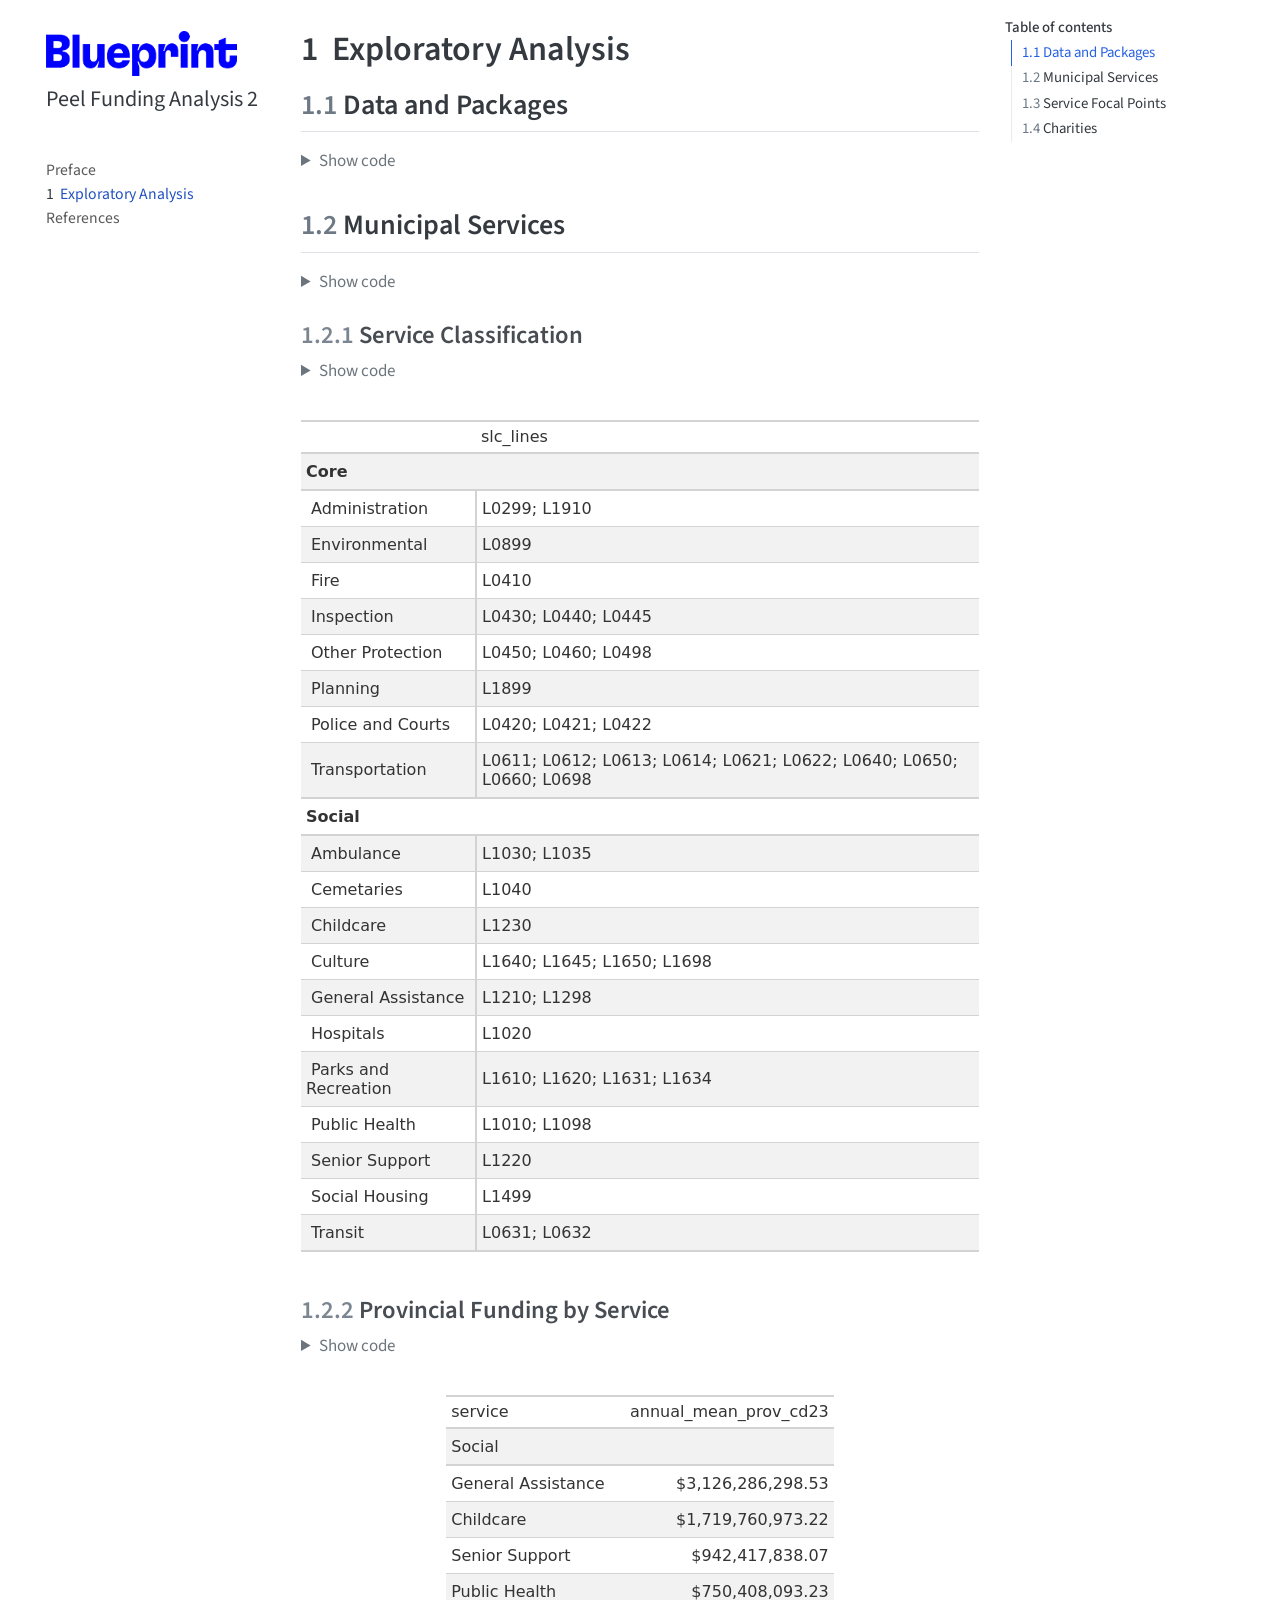
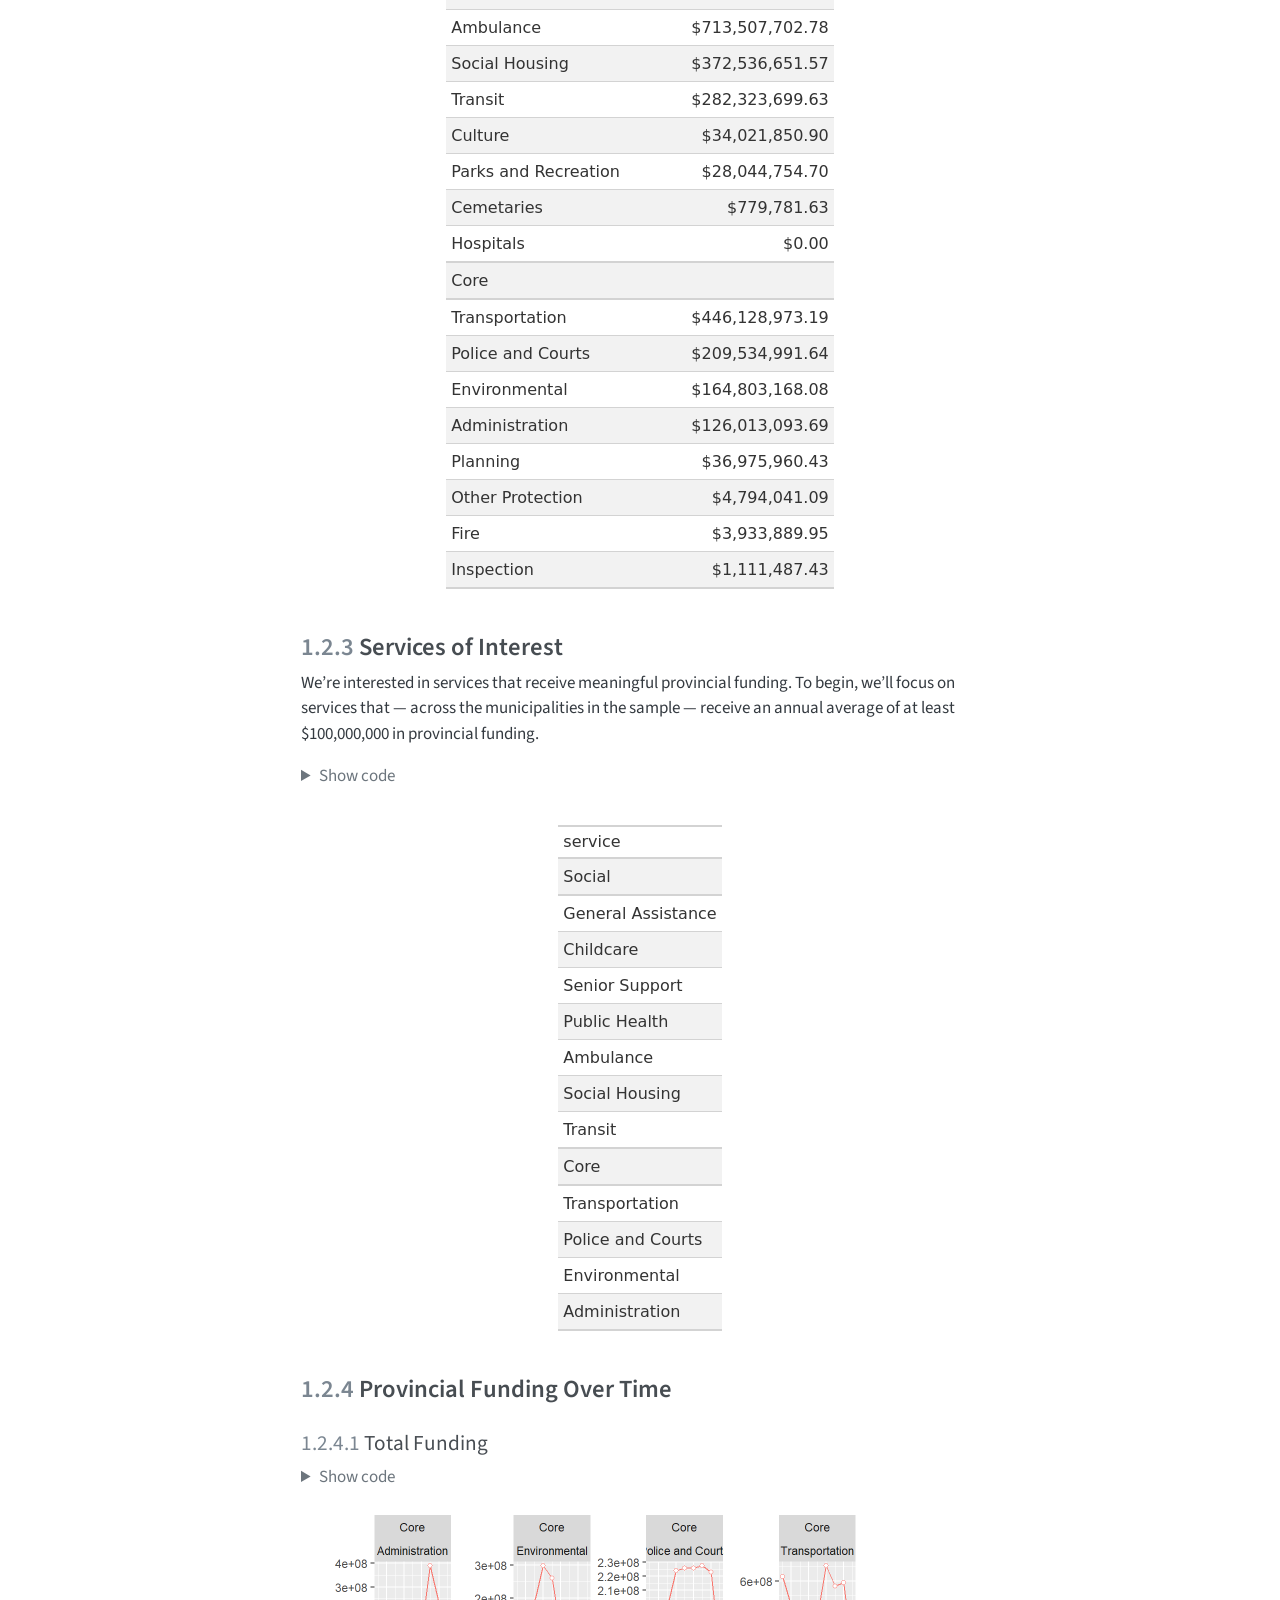
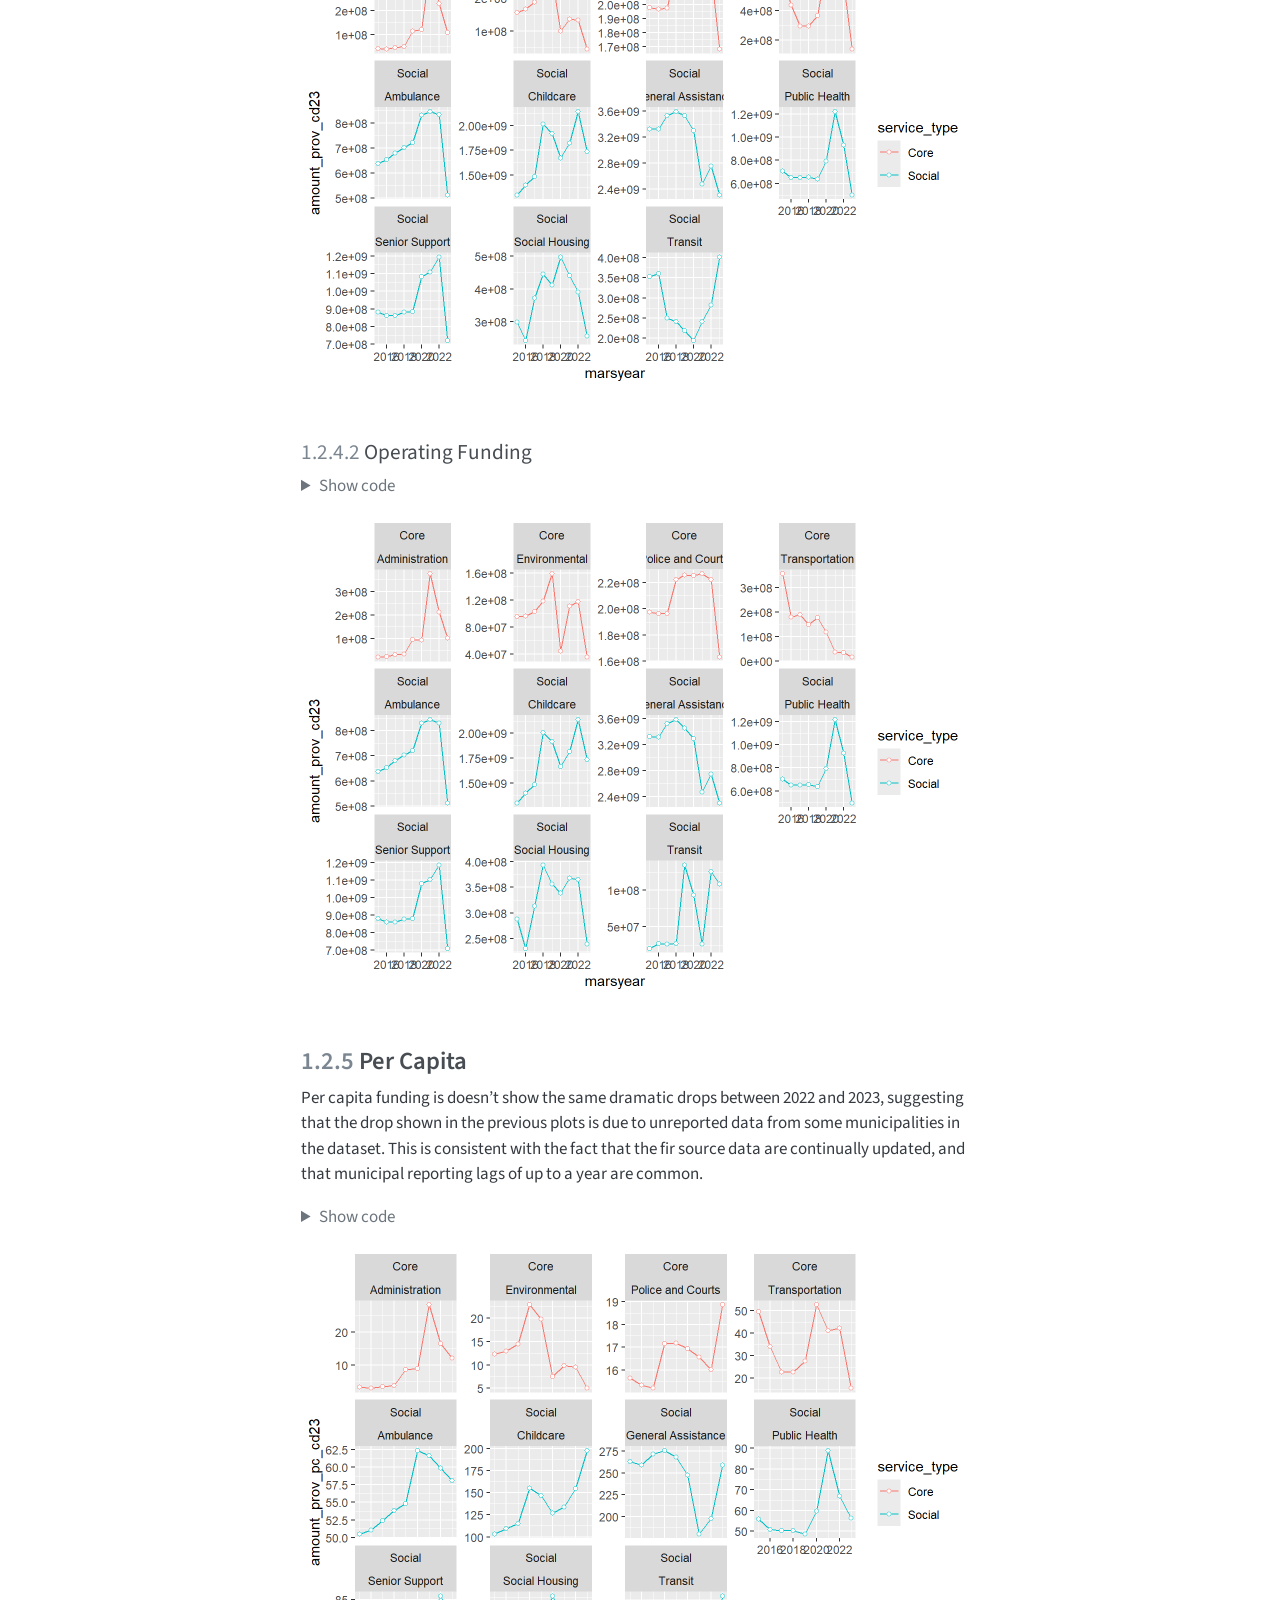
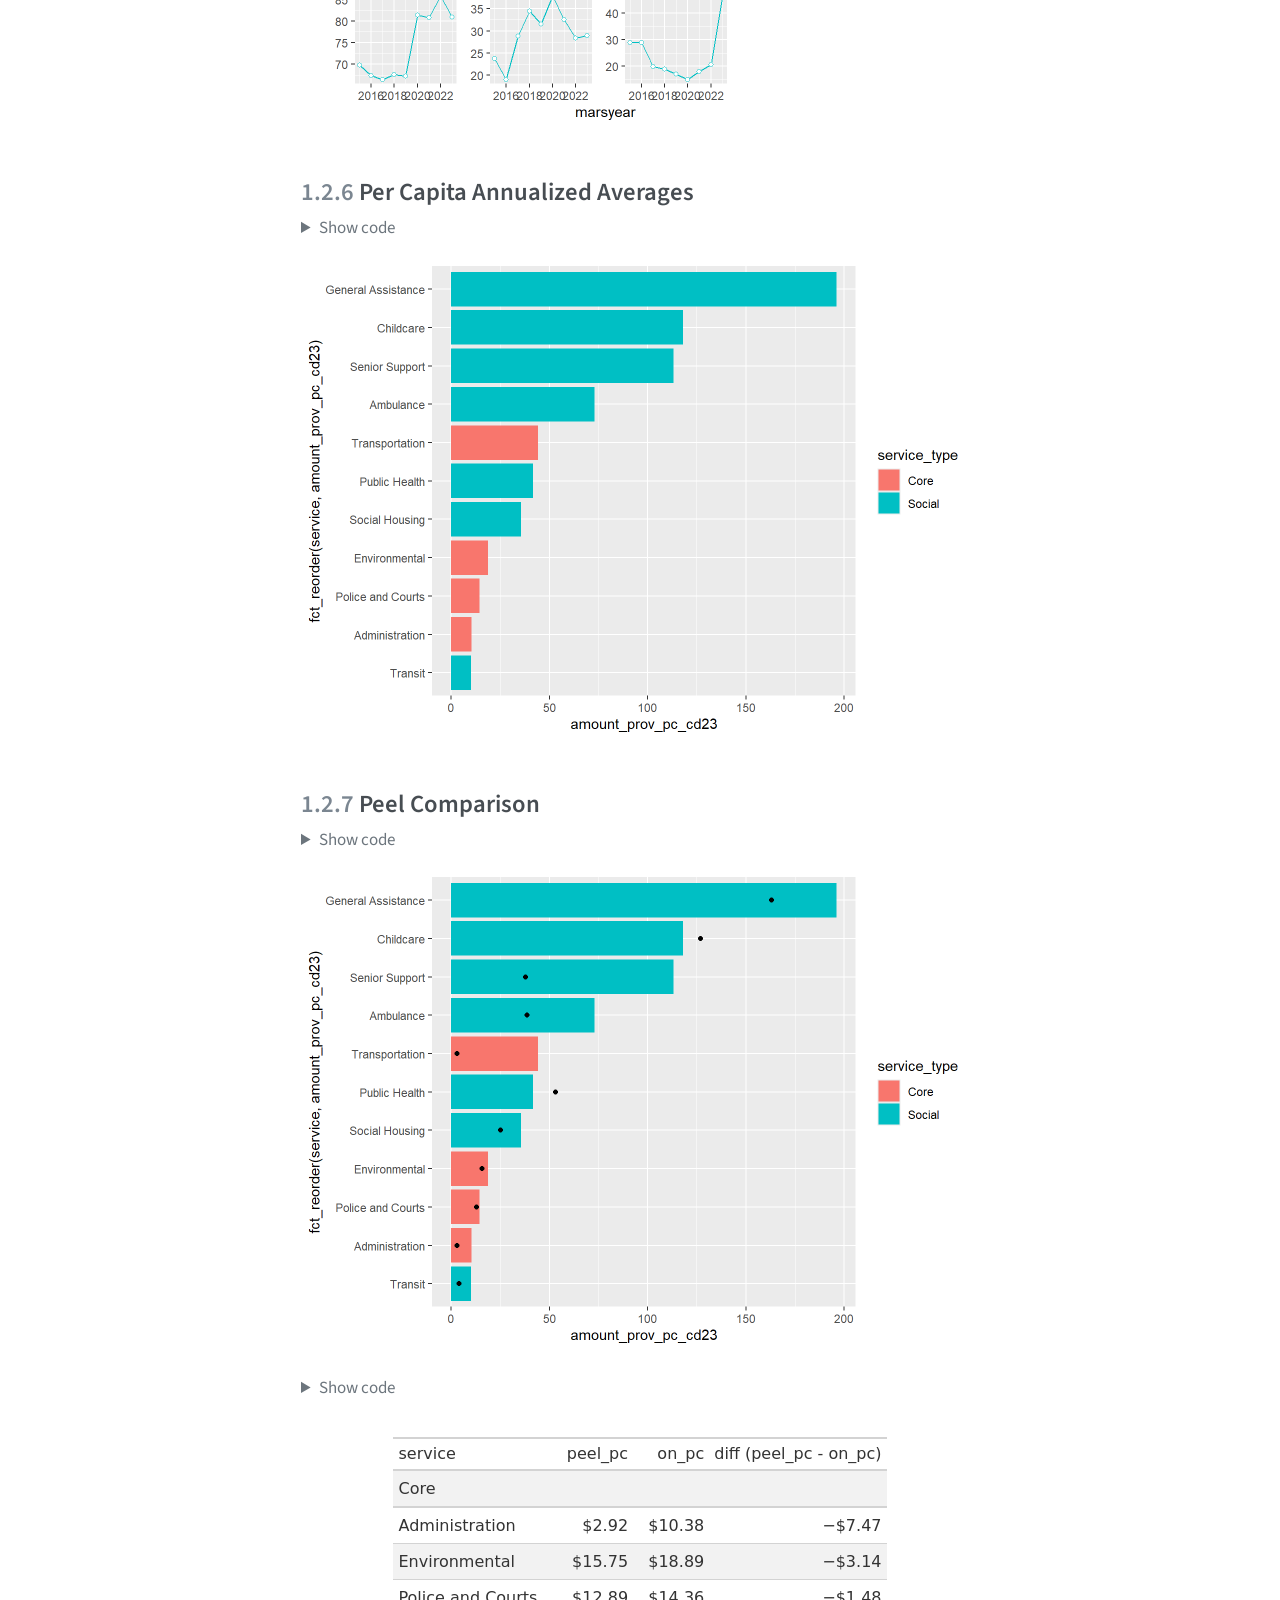
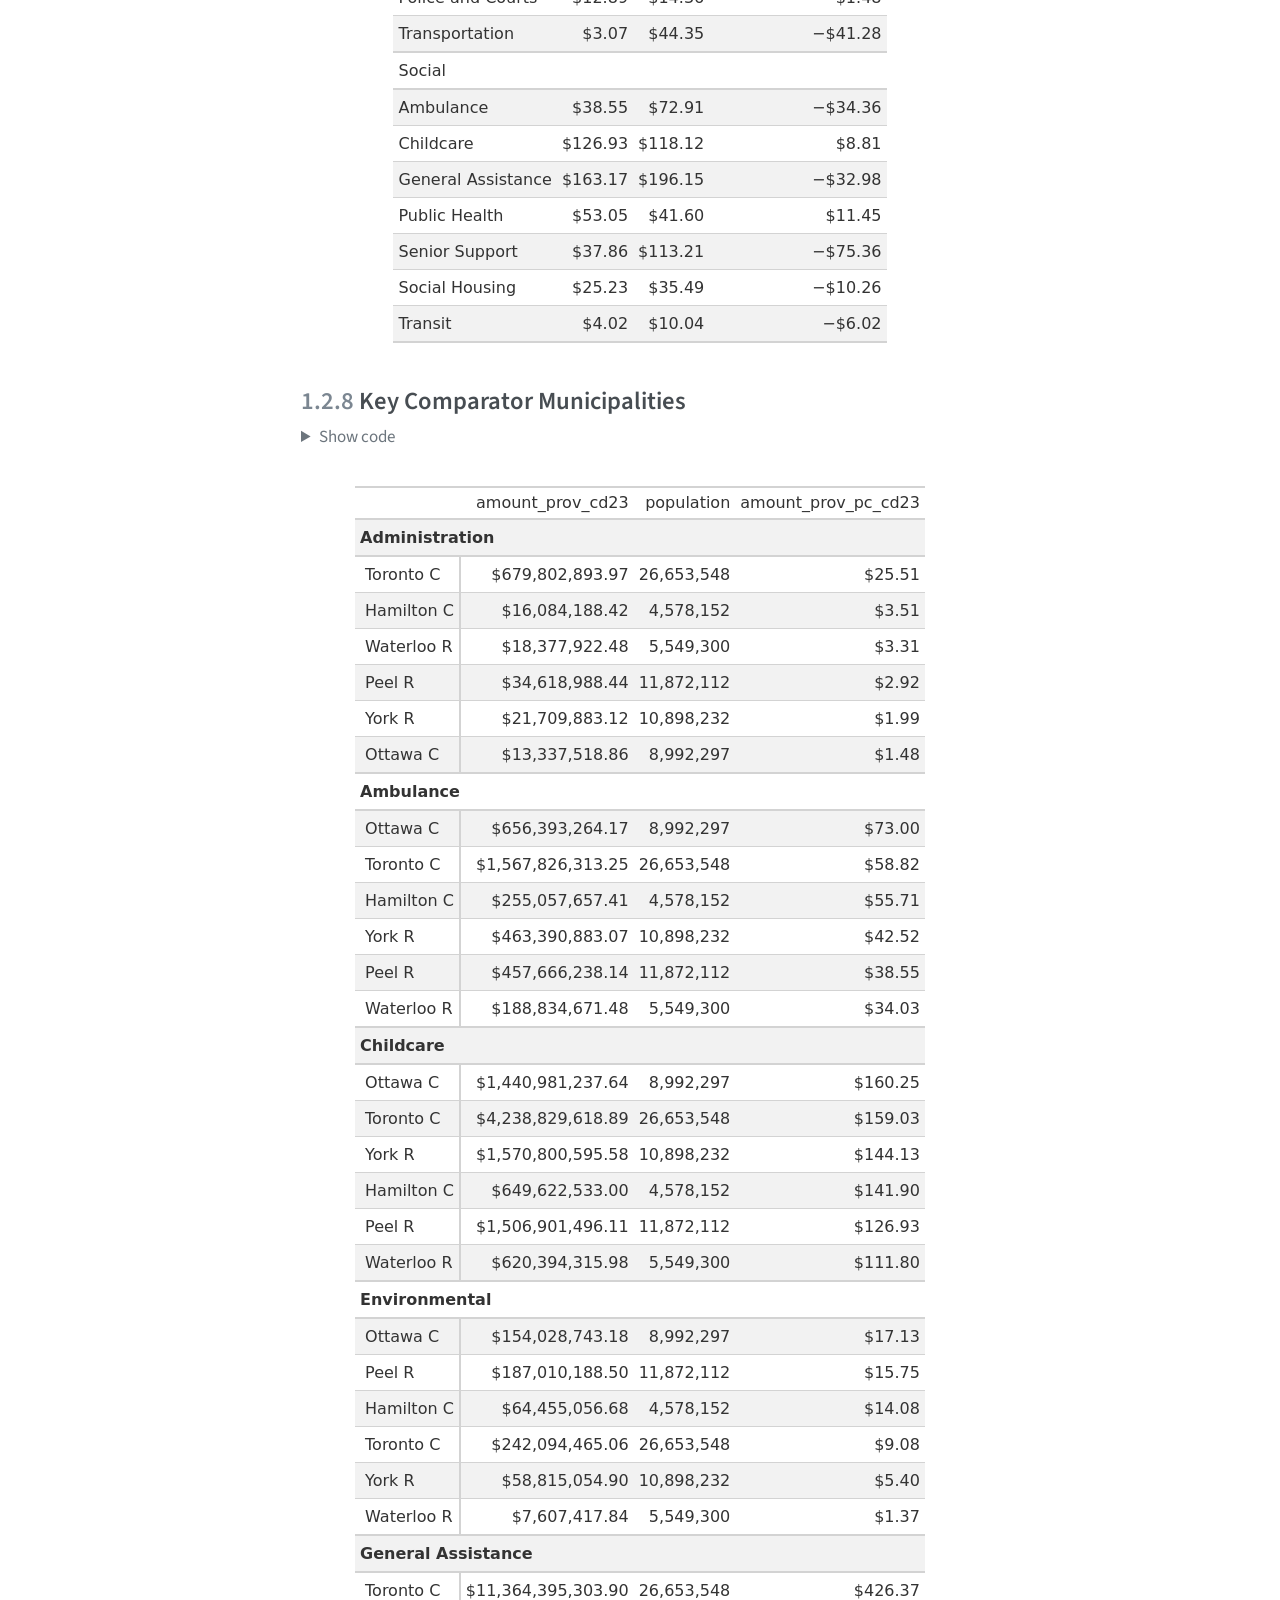
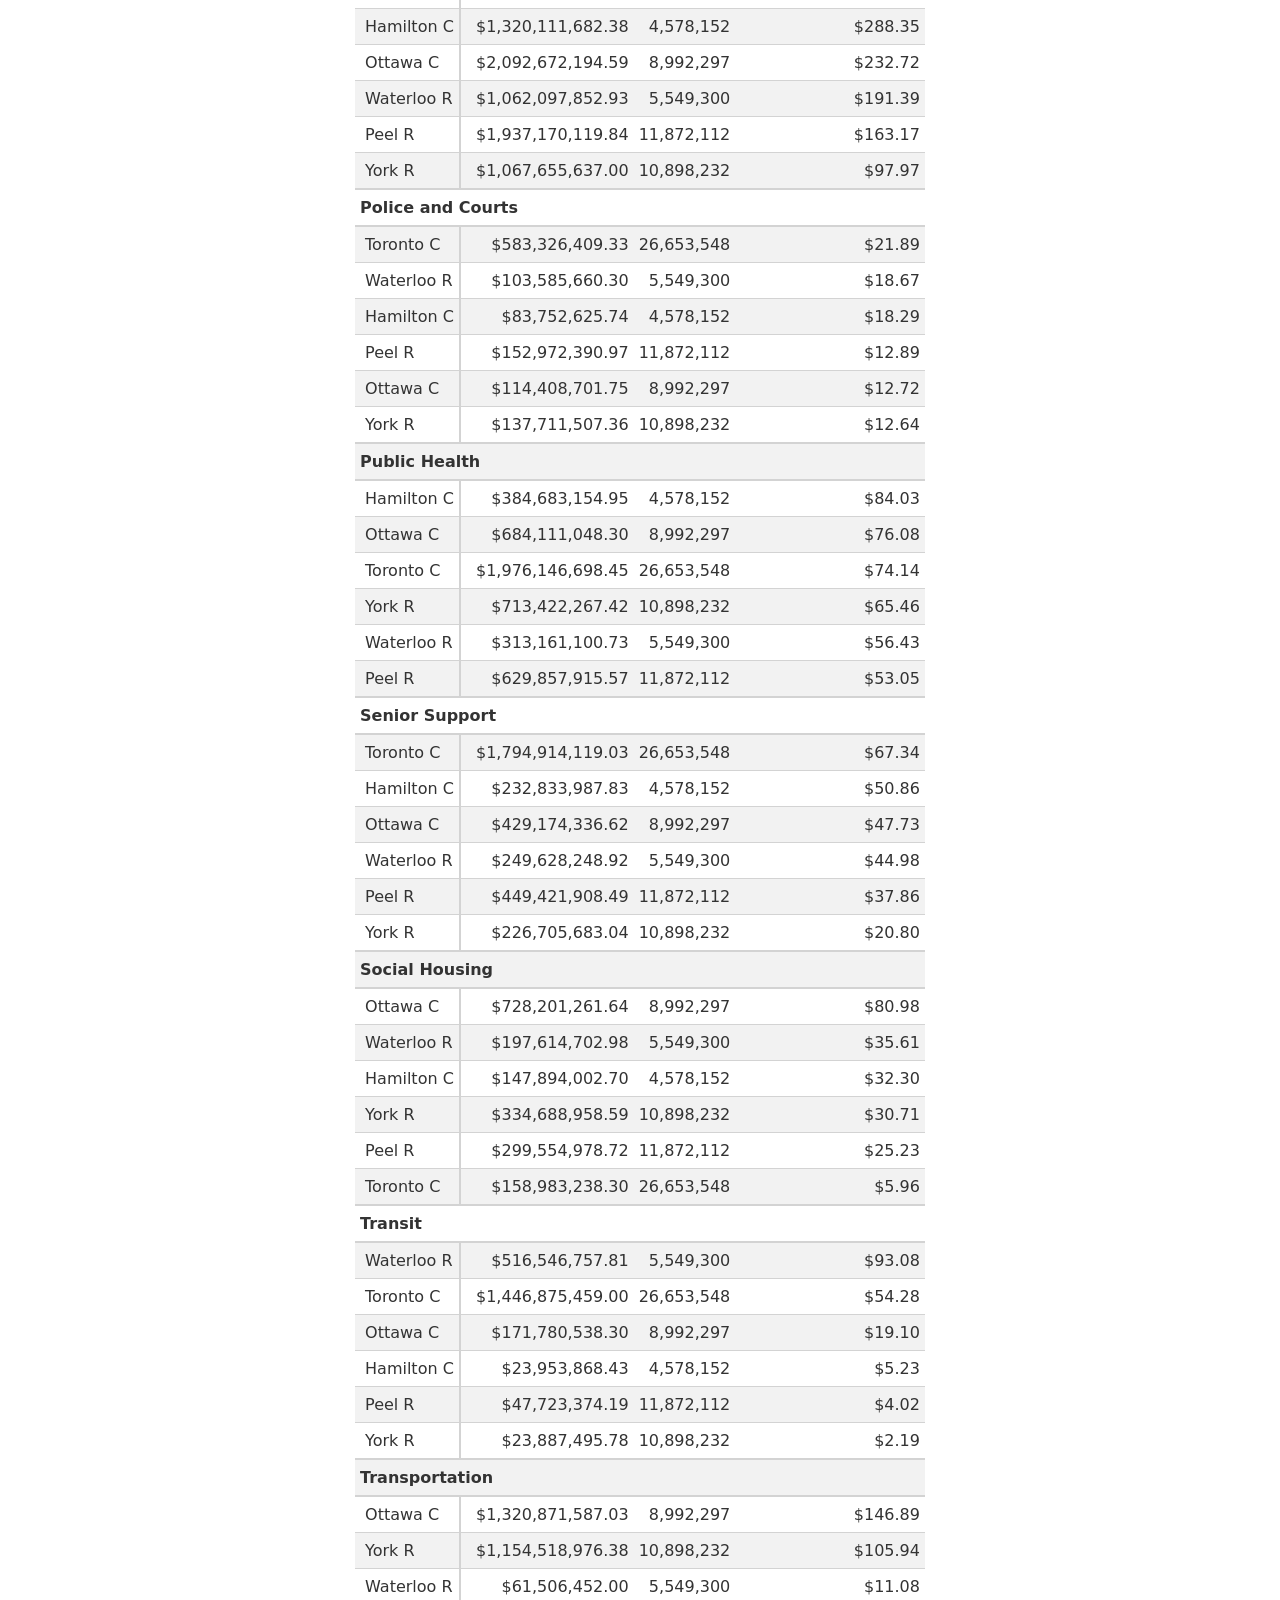
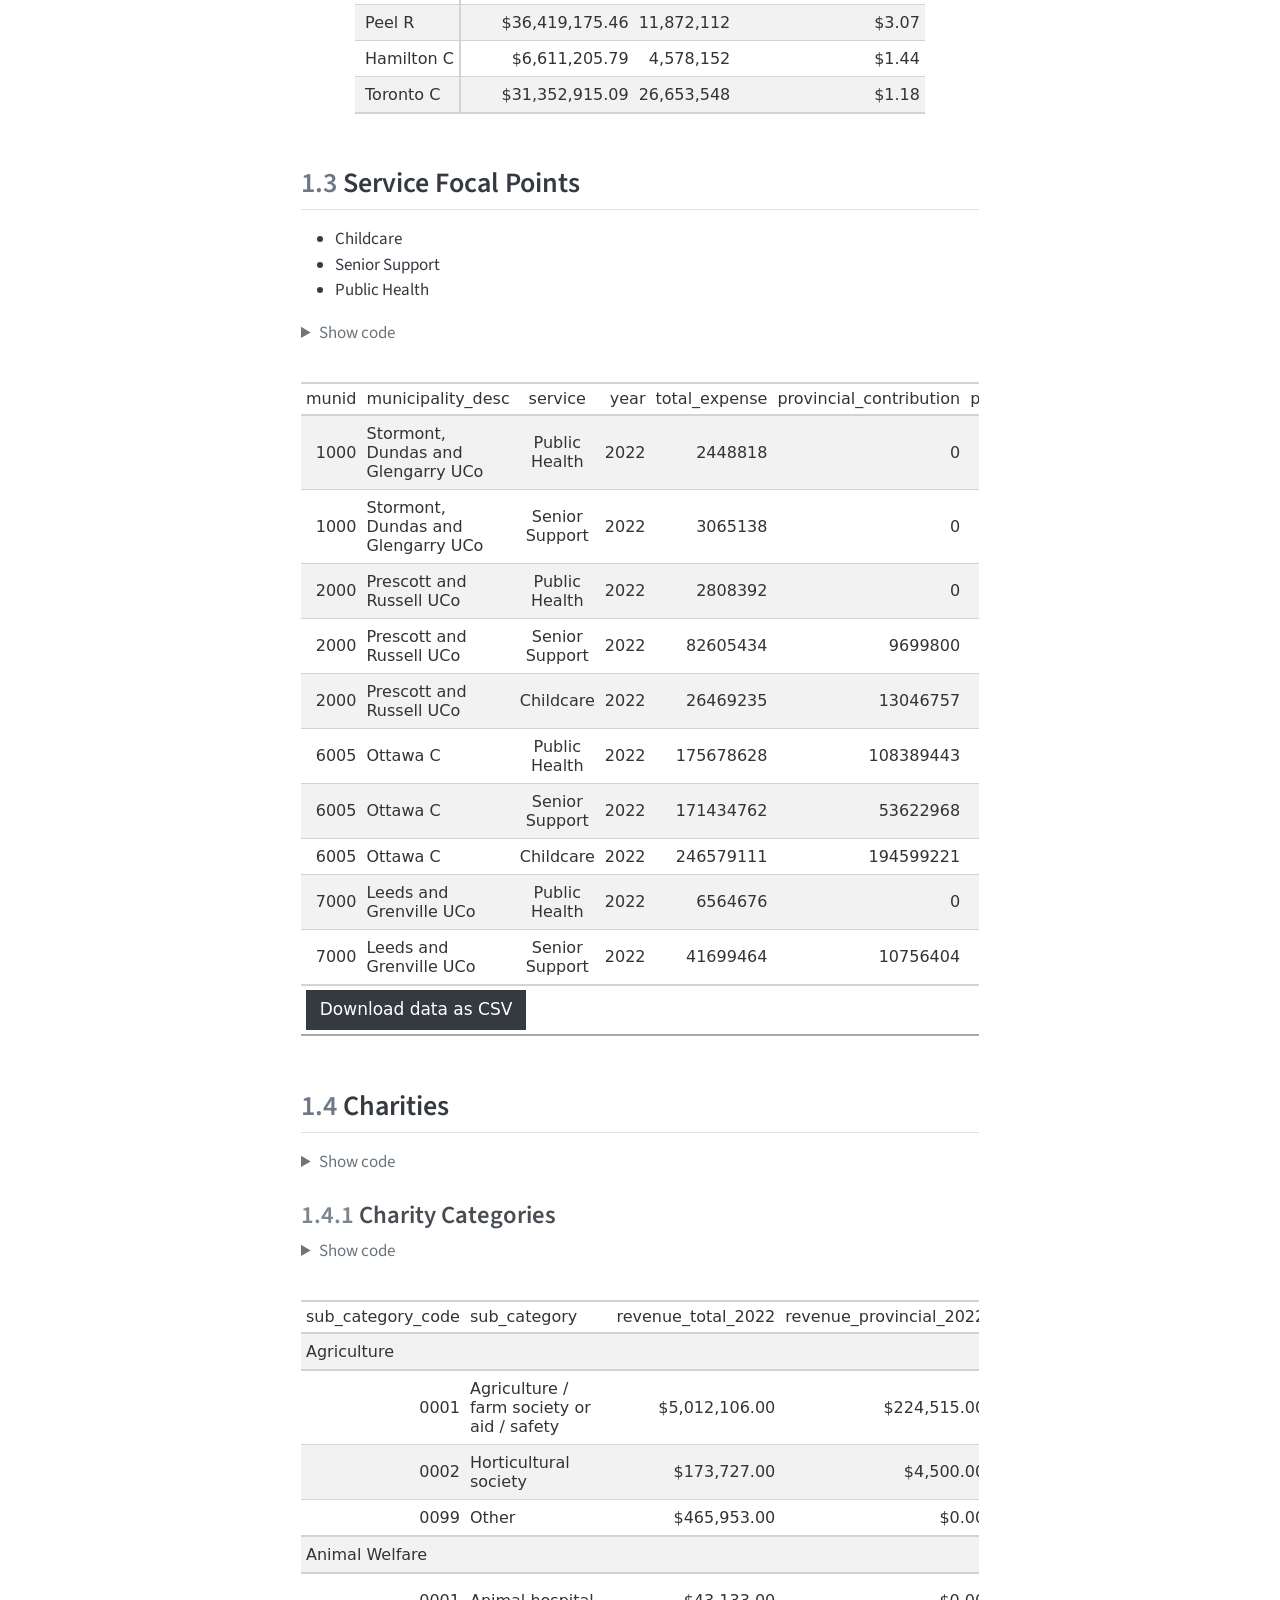
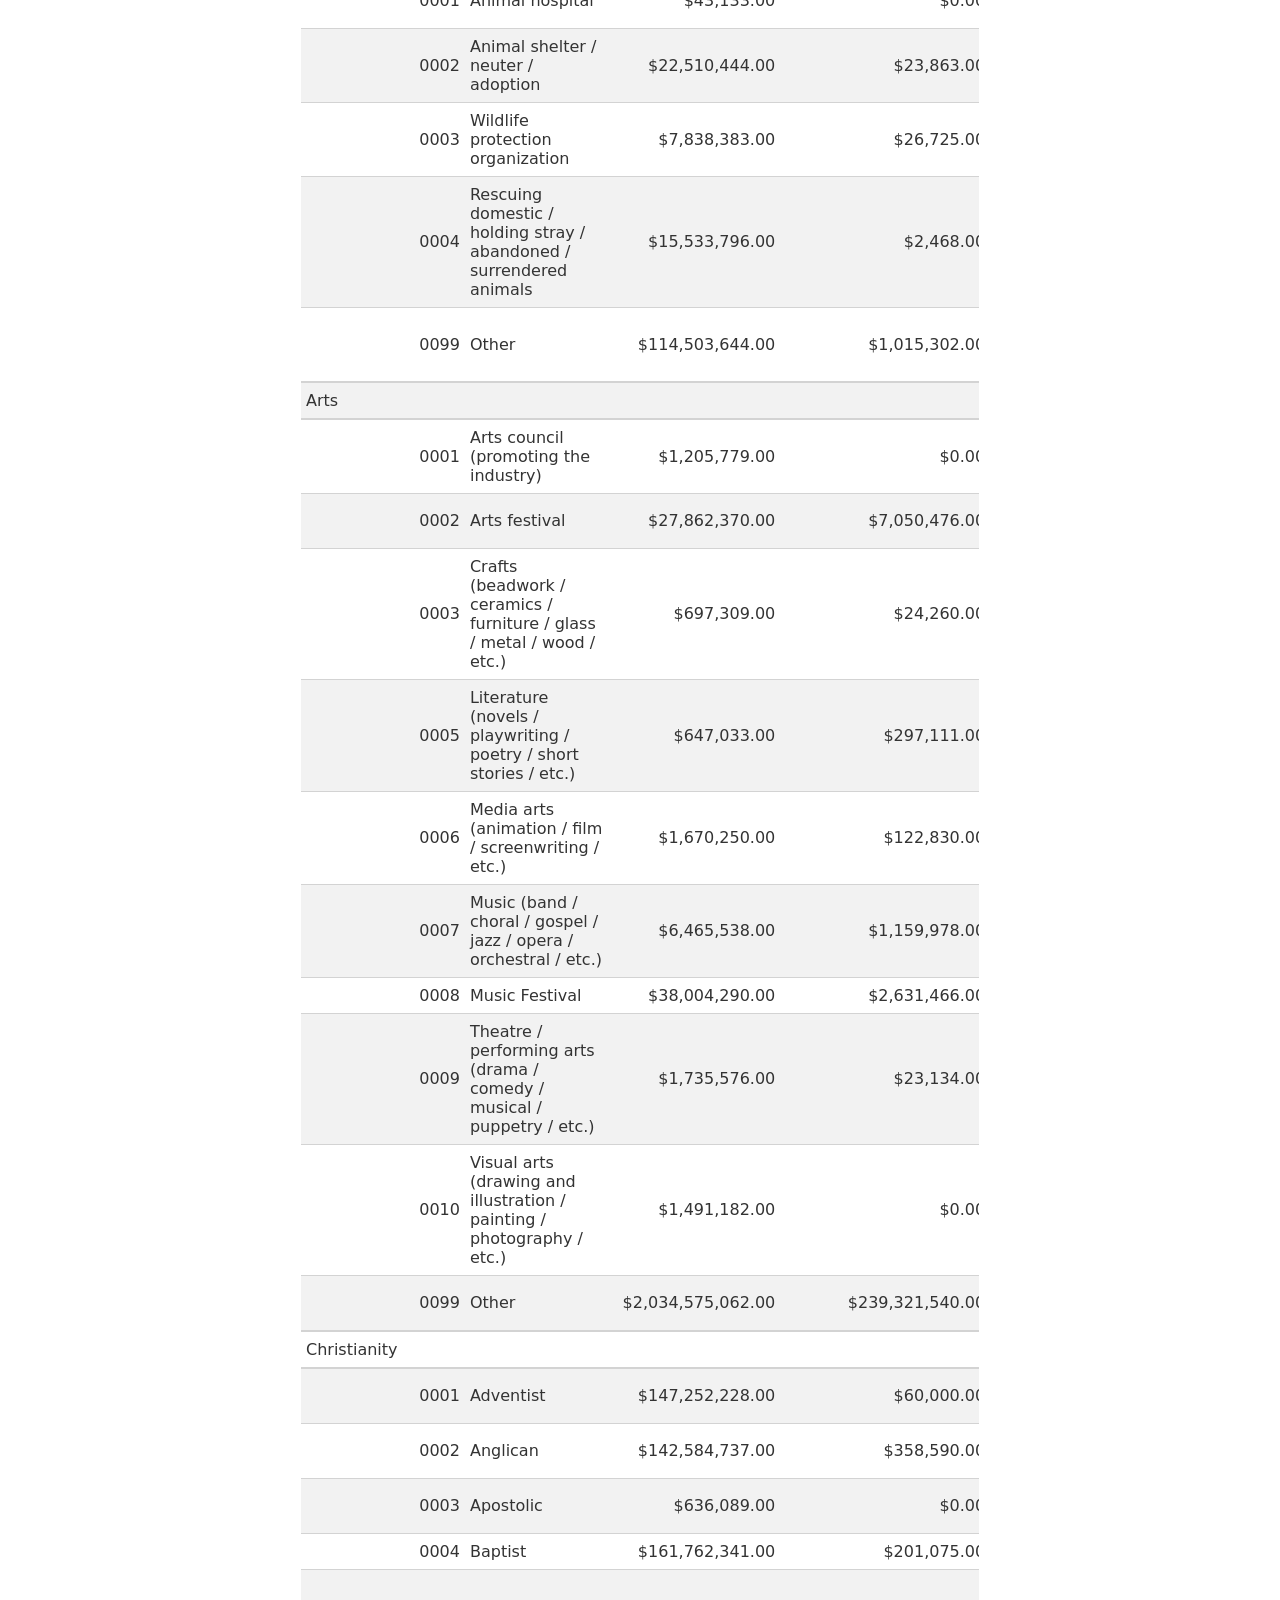
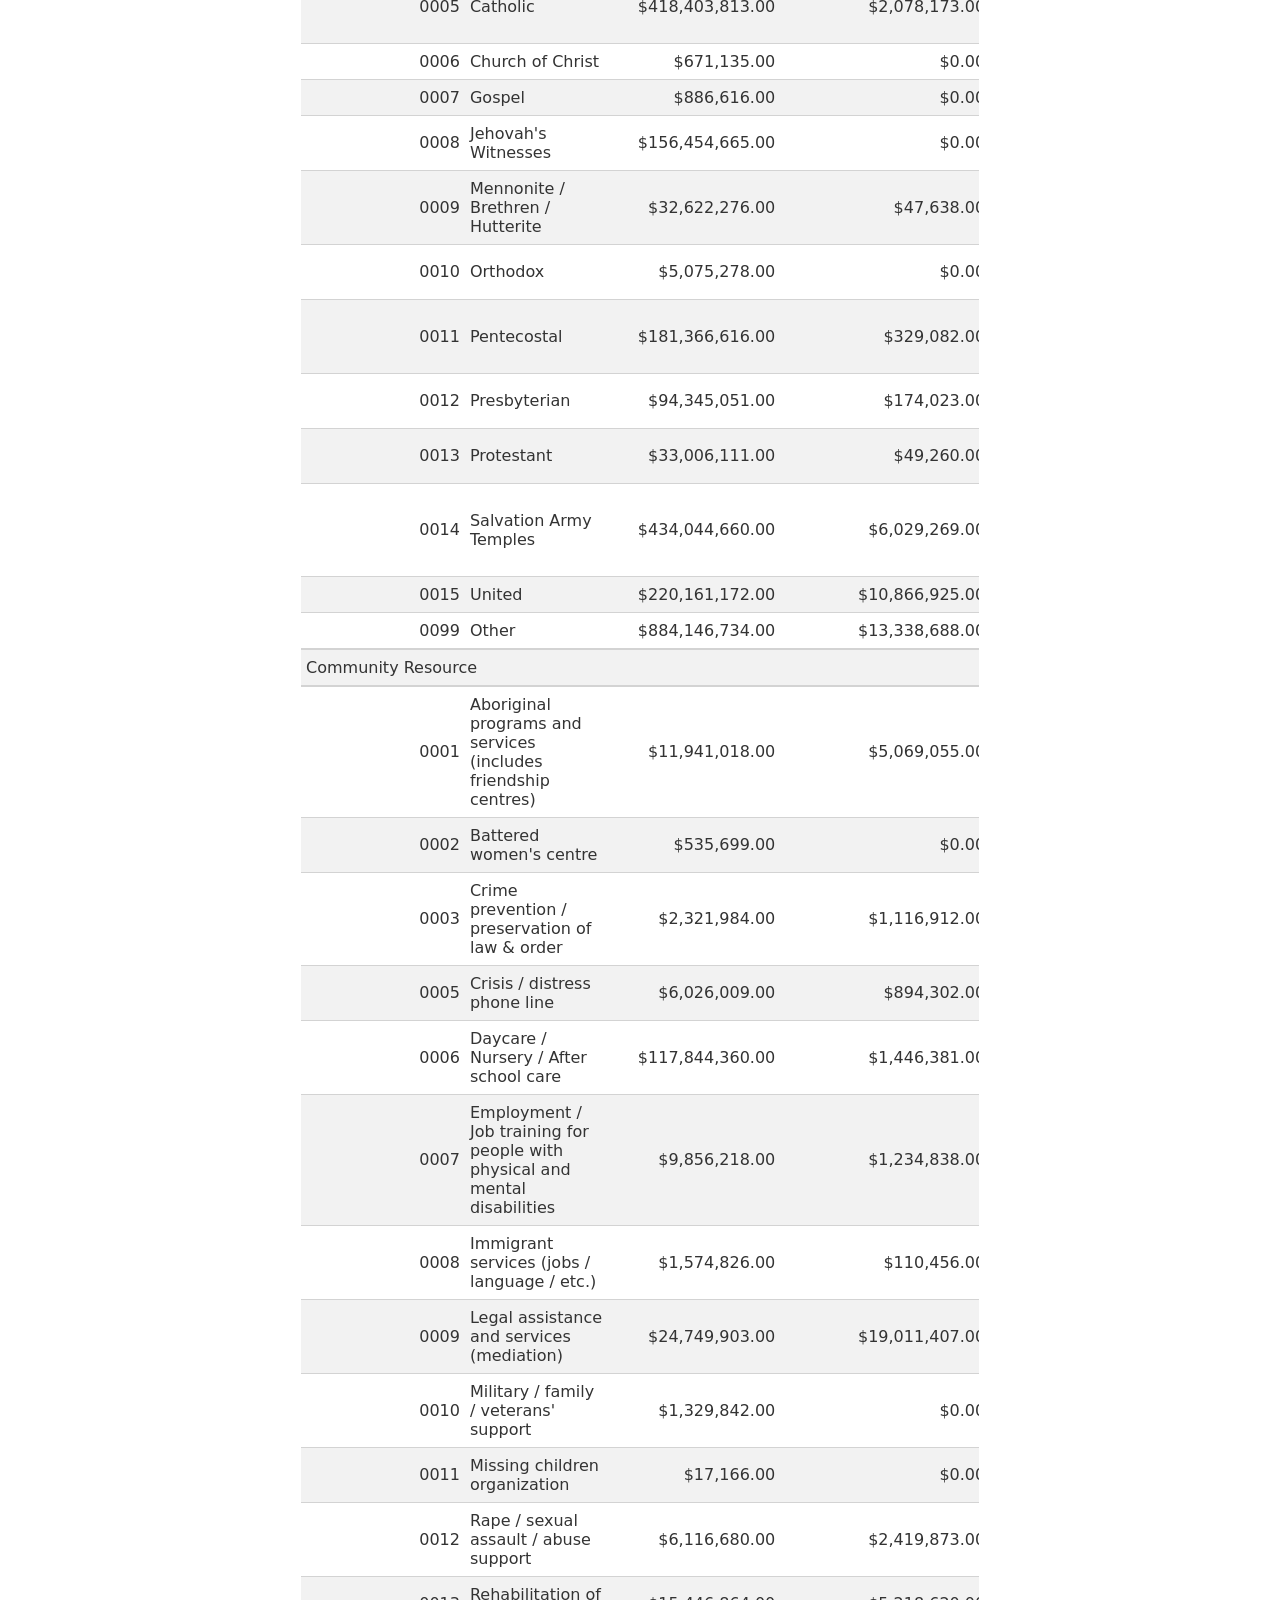
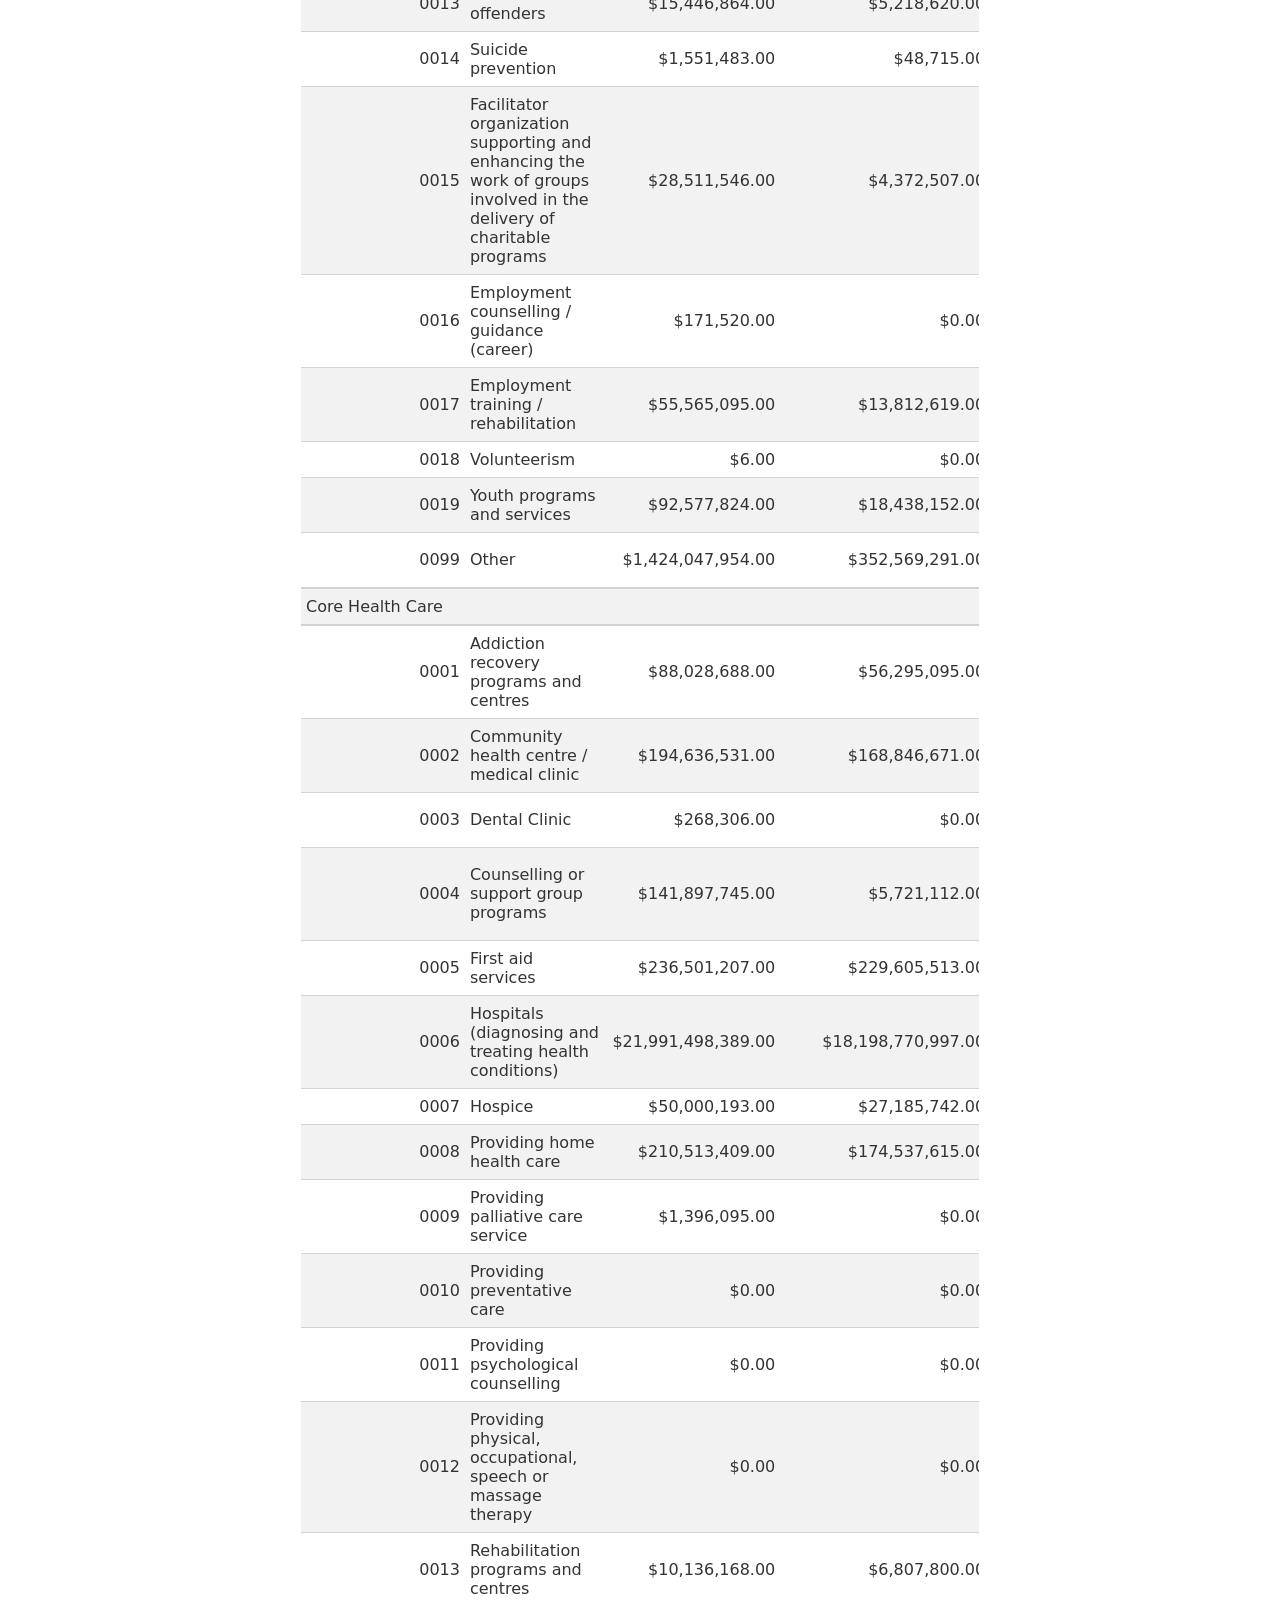
==== docs/exploration.html @ 9a6d300f "rendered results 2024-09-17" ====
<!DOCTYPE html>
<html xmlns="http://www.w3.org/1999/xhtml" lang="en" xml:lang="en"><head>

<meta charset="utf-8">
<meta name="generator" content="quarto-1.4.551">

<meta name="viewport" content="width=device-width, initial-scale=1.0, user-scalable=yes">


<title>Peel Funding Analysis 2 - 1&nbsp; Exploratory Analysis</title>
<style>
code{white-space: pre-wrap;}
span.smallcaps{font-variant: small-caps;}
div.columns{display: flex; gap: min(4vw, 1.5em);}
div.column{flex: auto; overflow-x: auto;}
div.hanging-indent{margin-left: 1.5em; text-indent: -1.5em;}
ul.task-list{list-style: none;}
ul.task-list li input[type="checkbox"] {
  width: 0.8em;
  margin: 0 0.8em 0.2em -1em; /* quarto-specific, see https://github.com/quarto-dev/quarto-cli/issues/4556 */ 
  vertical-align: middle;
}
/* CSS for syntax highlighting */
pre > code.sourceCode { white-space: pre; position: relative; }
pre > code.sourceCode > span { line-height: 1.25; }
pre > code.sourceCode > span:empty { height: 1.2em; }
.sourceCode { overflow: visible; }
code.sourceCode > span { color: inherit; text-decoration: inherit; }
div.sourceCode { margin: 1em 0; }
pre.sourceCode { margin: 0; }
@media screen {
div.sourceCode { overflow: auto; }
}
@media print {
pre > code.sourceCode { white-space: pre-wrap; }
pre > code.sourceCode > span { text-indent: -5em; padding-left: 5em; }
}
pre.numberSource code
  { counter-reset: source-line 0; }
pre.numberSource code > span
  { position: relative; left: -4em; counter-increment: source-line; }
pre.numberSource code > span > a:first-child::before
  { content: counter(source-line);
    position: relative; left: -1em; text-align: right; vertical-align: baseline;
    border: none; display: inline-block;
    -webkit-touch-callout: none; -webkit-user-select: none;
    -khtml-user-select: none; -moz-user-select: none;
    -ms-user-select: none; user-select: none;
    padding: 0 4px; width: 4em;
  }
pre.numberSource { margin-left: 3em;  padding-left: 4px; }
div.sourceCode
  {   }
@media screen {
pre > code.sourceCode > span > a:first-child::before { text-decoration: underline; }
}
</style>


<script src="site_libs/quarto-nav/quarto-nav.js"></script>
<script src="site_libs/quarto-nav/headroom.min.js"></script>
<script src="site_libs/clipboard/clipboard.min.js"></script>
<script src="site_libs/quarto-search/autocomplete.umd.js"></script>
<script src="site_libs/quarto-search/fuse.min.js"></script>
<script src="site_libs/quarto-search/quarto-search.js"></script>
<meta name="quarto:offset" content="./">
<link href="./references.html" rel="next">
<link href="./index.html" rel="prev">
<link href="./favicon.png" rel="icon" type="image/png">
<script src="site_libs/quarto-html/quarto.js"></script>
<script src="site_libs/quarto-html/popper.min.js"></script>
<script src="site_libs/quarto-html/tippy.umd.min.js"></script>
<script src="site_libs/quarto-html/anchor.min.js"></script>
<link href="site_libs/quarto-html/tippy.css" rel="stylesheet">
<link href="site_libs/quarto-html/quarto-syntax-highlighting.css" rel="stylesheet" id="quarto-text-highlighting-styles">
<script src="site_libs/bootstrap/bootstrap.min.js"></script>
<link href="site_libs/bootstrap/bootstrap-icons.css" rel="stylesheet">
<link href="site_libs/bootstrap/bootstrap.min.css" rel="stylesheet" id="quarto-bootstrap" data-mode="light">
<script id="quarto-search-options" type="application/json">{
  "location": "sidebar",
  "copy-button": false,
  "collapse-after": 3,
  "panel-placement": "start",
  "type": "textbox",
  "limit": 50,
  "keyboard-shortcut": [
    "f",
    "/",
    "s"
  ],
  "show-item-context": false,
  "language": {
    "search-no-results-text": "No results",
    "search-matching-documents-text": "matching documents",
    "search-copy-link-title": "Copy link to search",
    "search-hide-matches-text": "Hide additional matches",
    "search-more-match-text": "more match in this document",
    "search-more-matches-text": "more matches in this document",
    "search-clear-button-title": "Clear",
    "search-text-placeholder": "",
    "search-detached-cancel-button-title": "Cancel",
    "search-submit-button-title": "Submit",
    "search-label": "Search"
  }
}</script>


</head>

<body class="nav-sidebar floating">

<div id="quarto-search-results"></div>
  <header id="quarto-header" class="headroom fixed-top">
  <nav class="quarto-secondary-nav">
    <div class="container-fluid d-flex">
      <button type="button" class="quarto-btn-toggle btn" data-bs-toggle="collapse" data-bs-target=".quarto-sidebar-collapse-item" aria-controls="quarto-sidebar" aria-expanded="false" aria-label="Toggle sidebar navigation" onclick="if (window.quartoToggleHeadroom) { window.quartoToggleHeadroom(); }">
        <i class="bi bi-layout-text-sidebar-reverse"></i>
      </button>
        <nav class="quarto-page-breadcrumbs" aria-label="breadcrumb"><ol class="breadcrumb"><li class="breadcrumb-item"><a href="./exploration.html"><span class="chapter-number">1</span>&nbsp; <span class="chapter-title">Exploratory Analysis</span></a></li></ol></nav>
        <a class="flex-grow-1" role="button" data-bs-toggle="collapse" data-bs-target=".quarto-sidebar-collapse-item" aria-controls="quarto-sidebar" aria-expanded="false" aria-label="Toggle sidebar navigation" onclick="if (window.quartoToggleHeadroom) { window.quartoToggleHeadroom(); }">      
        </a>
      <button type="button" class="btn quarto-search-button" aria-label="" onclick="window.quartoOpenSearch();">
        <i class="bi bi-search"></i>
      </button>
    </div>
  </nav>
</header>
<!-- content -->
<div id="quarto-content" class="quarto-container page-columns page-rows-contents page-layout-article">
<!-- sidebar -->
  <nav id="quarto-sidebar" class="sidebar collapse collapse-horizontal quarto-sidebar-collapse-item sidebar-navigation floating overflow-auto">
    <div class="pt-lg-2 mt-2 text-left sidebar-header sidebar-header-stacked">
      <a href="./index.html" class="sidebar-logo-link">
      <img src="./blueprint-logo.png" alt="" class="sidebar-logo py-0 d-lg-inline d-none">
      </a>
    <div class="sidebar-title mb-0 py-0">
      <a href="./">Peel Funding Analysis 2</a> 
    </div>
      </div>
        <div class="mt-2 flex-shrink-0 align-items-center">
        <div class="sidebar-search">
        <div id="quarto-search" class="" title="Search"></div>
        </div>
        </div>
    <div class="sidebar-menu-container"> 
    <ul class="list-unstyled mt-1">
        <li class="sidebar-item">
  <div class="sidebar-item-container"> 
  <a href="./index.html" class="sidebar-item-text sidebar-link">
 <span class="menu-text">Preface</span></a>
  </div>
</li>
        <li class="sidebar-item">
  <div class="sidebar-item-container"> 
  <a href="./exploration.html" class="sidebar-item-text sidebar-link active">
 <span class="menu-text"><span class="chapter-number">1</span>&nbsp; <span class="chapter-title">Exploratory Analysis</span></span></a>
  </div>
</li>
        <li class="sidebar-item">
  <div class="sidebar-item-container"> 
  <a href="./references.html" class="sidebar-item-text sidebar-link">
 <span class="menu-text">References</span></a>
  </div>
</li>
    </ul>
    </div>
</nav>
<div id="quarto-sidebar-glass" class="quarto-sidebar-collapse-item" data-bs-toggle="collapse" data-bs-target=".quarto-sidebar-collapse-item"></div>
<!-- margin-sidebar -->
    <div id="quarto-margin-sidebar" class="sidebar margin-sidebar">
        <nav id="TOC" role="doc-toc" class="toc-active">
    <h2 id="toc-title">Table of contents</h2>
   
  <ul>
  <li><a href="#data-and-packages" id="toc-data-and-packages" class="nav-link active" data-scroll-target="#data-and-packages"><span class="header-section-number">1.1</span> Data and Packages</a></li>
  <li><a href="#municipal-services" id="toc-municipal-services" class="nav-link" data-scroll-target="#municipal-services"><span class="header-section-number">1.2</span> Municipal Services</a>
  <ul class="collapse">
  <li><a href="#service-classification" id="toc-service-classification" class="nav-link" data-scroll-target="#service-classification"><span class="header-section-number">1.2.1</span> Service Classification</a></li>
  <li><a href="#provincial-funding-by-service" id="toc-provincial-funding-by-service" class="nav-link" data-scroll-target="#provincial-funding-by-service"><span class="header-section-number">1.2.2</span> Provincial Funding by Service</a></li>
  <li><a href="#services-of-interest" id="toc-services-of-interest" class="nav-link" data-scroll-target="#services-of-interest"><span class="header-section-number">1.2.3</span> Services of Interest</a></li>
  <li><a href="#provincial-funding-over-time" id="toc-provincial-funding-over-time" class="nav-link" data-scroll-target="#provincial-funding-over-time"><span class="header-section-number">1.2.4</span> Provincial Funding Over Time</a></li>
  <li><a href="#per-capita" id="toc-per-capita" class="nav-link" data-scroll-target="#per-capita"><span class="header-section-number">1.2.5</span> Per Capita</a></li>
  <li><a href="#per-capita-annualized-averages" id="toc-per-capita-annualized-averages" class="nav-link" data-scroll-target="#per-capita-annualized-averages"><span class="header-section-number">1.2.6</span> Per Capita Annualized Averages</a></li>
  <li><a href="#peel-comparison" id="toc-peel-comparison" class="nav-link" data-scroll-target="#peel-comparison"><span class="header-section-number">1.2.7</span> Peel Comparison</a></li>
  <li><a href="#key-comparator-municipalities" id="toc-key-comparator-municipalities" class="nav-link" data-scroll-target="#key-comparator-municipalities"><span class="header-section-number">1.2.8</span> Key Comparator Municipalities</a></li>
  </ul></li>
  <li><a href="#service-focal-points" id="toc-service-focal-points" class="nav-link" data-scroll-target="#service-focal-points"><span class="header-section-number">1.3</span> Service Focal Points</a></li>
  <li><a href="#charities" id="toc-charities" class="nav-link" data-scroll-target="#charities"><span class="header-section-number">1.4</span> Charities</a>
  <ul class="collapse">
  <li><a href="#charity-categories" id="toc-charity-categories" class="nav-link" data-scroll-target="#charity-categories"><span class="header-section-number">1.4.1</span> Charity Categories</a></li>
  <li><a href="#categories-of-interest" id="toc-categories-of-interest" class="nav-link" data-scroll-target="#categories-of-interest"><span class="header-section-number">1.4.2</span> Categories of Interest</a></li>
  <li><a href="#gaps-by-category" id="toc-gaps-by-category" class="nav-link" data-scroll-target="#gaps-by-category"><span class="header-section-number">1.4.3</span> Gaps by Category</a></li>
  <li><a href="#orgs-relieving-poverty" id="toc-orgs-relieving-poverty" class="nav-link" data-scroll-target="#orgs-relieving-poverty"><span class="header-section-number">1.4.4</span> Orgs Relieving Poverty</a></li>
  <li><a href="#core-health-reversal" id="toc-core-health-reversal" class="nav-link" data-scroll-target="#core-health-reversal"><span class="header-section-number">1.4.5</span> Core Health Reversal</a></li>
  <li><a href="#key-comps-on-core-health" id="toc-key-comps-on-core-health" class="nav-link" data-scroll-target="#key-comps-on-core-health"><span class="header-section-number">1.4.6</span> Key Comps on Core Health</a></li>
  <li><a href="#clusters-of-charities" id="toc-clusters-of-charities" class="nav-link" data-scroll-target="#clusters-of-charities"><span class="header-section-number">1.4.7</span> Clusters of Charities</a></li>
  <li><a href="#key-comparator-municipalities-1" id="toc-key-comparator-municipalities-1" class="nav-link" data-scroll-target="#key-comparator-municipalities-1"><span class="header-section-number">1.4.8</span> Key Comparator Municipalities</a></li>
  <li><a href="#updates" id="toc-updates" class="nav-link" data-scroll-target="#updates"><span class="header-section-number">1.4.9</span> Updates</a></li>
  </ul></li>
  </ul>
</nav>
    </div>
<!-- main -->
<main class="content" id="quarto-document-content">

<header id="title-block-header" class="quarto-title-block default">
<div class="quarto-title">
<h1 class="title"><span class="chapter-number">1</span>&nbsp; <span class="chapter-title">Exploratory Analysis</span></h1>
</div>



<div class="quarto-title-meta">

    
  
    
  </div>
  


</header>


<section id="data-and-packages" class="level2" data-number="1.1">
<h2 data-number="1.1" class="anchored" data-anchor-id="data-and-packages"><span class="header-section-number">1.1</span> Data and Packages</h2>
<div class="cell">
<details class="code-fold">
<summary>Show code</summary>
<div class="sourceCode cell-code" id="cb1"><pre class="sourceCode r code-with-copy"><code class="sourceCode r"><span id="cb1-1"><a href="#cb1-1" aria-hidden="true" tabindex="-1"></a><span class="fu">library</span>(tidyverse)</span>
<span id="cb1-2"><a href="#cb1-2" aria-hidden="true" tabindex="-1"></a><span class="fu">library</span>(gt)</span>
<span id="cb1-3"><a href="#cb1-3" aria-hidden="true" tabindex="-1"></a><span class="fu">library</span>(peel.funding.two)</span>
<span id="cb1-4"><a href="#cb1-4" aria-hidden="true" tabindex="-1"></a></span>
<span id="cb1-5"><a href="#cb1-5" aria-hidden="true" tabindex="-1"></a>fetch_clustering <span class="ot">&lt;-</span> memoise<span class="sc">::</span><span class="fu">memoise</span>(<span class="cf">function</span>() {</span>
<span id="cb1-6"><a href="#cb1-6" aria-hidden="true" tabindex="-1"></a>  googlesheets4<span class="sc">::</span><span class="fu">gs4_auth</span>()</span>
<span id="cb1-7"><a href="#cb1-7" aria-hidden="true" tabindex="-1"></a>  googlesheets4<span class="sc">::</span><span class="fu">gs4_find</span>(<span class="st">"t3010-fir-clusters"</span>) <span class="sc">|&gt;</span> </span>
<span id="cb1-8"><a href="#cb1-8" aria-hidden="true" tabindex="-1"></a>    googlesheets4<span class="sc">::</span><span class="fu">read_sheet</span>(<span class="at">sheet =</span> <span class="dv">1</span>)</span>
<span id="cb1-9"><a href="#cb1-9" aria-hidden="true" tabindex="-1"></a>})</span>
<span id="cb1-10"><a href="#cb1-10" aria-hidden="true" tabindex="-1"></a></span>
<span id="cb1-11"><a href="#cb1-11" aria-hidden="true" tabindex="-1"></a>dl_button <span class="ot">&lt;-</span> <span class="cf">function</span>(x, name) {</span>
<span id="cb1-12"><a href="#cb1-12" aria-hidden="true" tabindex="-1"></a>  x <span class="sc">|&gt;</span> </span>
<span id="cb1-13"><a href="#cb1-13" aria-hidden="true" tabindex="-1"></a>    downloadthis<span class="sc">::</span><span class="fu">download_this</span>(</span>
<span id="cb1-14"><a href="#cb1-14" aria-hidden="true" tabindex="-1"></a>      <span class="at">output_name =</span> glue<span class="sc">::</span><span class="fu">glue</span>(<span class="st">"sk-overview_{name}"</span>), </span>
<span id="cb1-15"><a href="#cb1-15" aria-hidden="true" tabindex="-1"></a>      <span class="at">output_extension =</span> <span class="st">".csv"</span>, </span>
<span id="cb1-16"><a href="#cb1-16" aria-hidden="true" tabindex="-1"></a>      <span class="at">button_label =</span> <span class="st">"Download data as CSV"</span>, </span>
<span id="cb1-17"><a href="#cb1-17" aria-hidden="true" tabindex="-1"></a>      <span class="at">button_type =</span> <span class="st">"default"</span>, </span>
<span id="cb1-18"><a href="#cb1-18" aria-hidden="true" tabindex="-1"></a>      <span class="at">has_icon =</span> <span class="cn">TRUE</span>, </span>
<span id="cb1-19"><a href="#cb1-19" aria-hidden="true" tabindex="-1"></a>      <span class="at">icon =</span> <span class="st">"fa fa-save"</span></span>
<span id="cb1-20"><a href="#cb1-20" aria-hidden="true" tabindex="-1"></a>    )</span>
<span id="cb1-21"><a href="#cb1-21" aria-hidden="true" tabindex="-1"></a>}</span>
<span id="cb1-22"><a href="#cb1-22" aria-hidden="true" tabindex="-1"></a></span>
<span id="cb1-23"><a href="#cb1-23" aria-hidden="true" tabindex="-1"></a>key_comps <span class="ot">&lt;-</span> <span class="fu">c</span>(</span>
<span id="cb1-24"><a href="#cb1-24" aria-hidden="true" tabindex="-1"></a>  <span class="dv">21000</span>, <span class="co"># Peel</span></span>
<span id="cb1-25"><a href="#cb1-25" aria-hidden="true" tabindex="-1"></a>  <span class="dv">20002</span>, <span class="co"># Toronto</span></span>
<span id="cb1-26"><a href="#cb1-26" aria-hidden="true" tabindex="-1"></a>  <span class="dv">25005</span>, <span class="co"># Hamilton</span></span>
<span id="cb1-27"><a href="#cb1-27" aria-hidden="true" tabindex="-1"></a>  <span class="dv">19000</span>, <span class="co"># York</span></span>
<span id="cb1-28"><a href="#cb1-28" aria-hidden="true" tabindex="-1"></a>  <span class="dv">6005</span>,  <span class="co"># Ottawa</span></span>
<span id="cb1-29"><a href="#cb1-29" aria-hidden="true" tabindex="-1"></a>  <span class="dv">30000</span> <span class="co"># Waterloo Region</span></span>
<span id="cb1-30"><a href="#cb1-30" aria-hidden="true" tabindex="-1"></a>  <span class="co"># 24000, # Halton</span></span>
<span id="cb1-31"><a href="#cb1-31" aria-hidden="true" tabindex="-1"></a>  <span class="co"># 1000,  # Dundas</span></span>
<span id="cb1-32"><a href="#cb1-32" aria-hidden="true" tabindex="-1"></a>  <span class="co"># 18000, # Durham</span></span>
<span id="cb1-33"><a href="#cb1-33" aria-hidden="true" tabindex="-1"></a>  <span class="co"># 23000, # Wellington</span></span>
<span id="cb1-34"><a href="#cb1-34" aria-hidden="true" tabindex="-1"></a>  <span class="co"># 26000 # Niagara</span></span>
<span id="cb1-35"><a href="#cb1-35" aria-hidden="true" tabindex="-1"></a>)</span></code><button title="Copy to Clipboard" class="code-copy-button"><i class="bi"></i></button></pre></div>
</details>
</div>
</section>
<section id="municipal-services" class="level2" data-number="1.2">
<h2 data-number="1.2" class="anchored" data-anchor-id="municipal-services"><span class="header-section-number">1.2</span> Municipal Services</h2>
<div class="cell">
<details class="code-fold">
<summary>Show code</summary>
<div class="sourceCode cell-code" id="cb2"><pre class="sourceCode r code-with-copy"><code class="sourceCode r"><span id="cb2-1"><a href="#cb2-1" aria-hidden="true" tabindex="-1"></a>fir <span class="ot">&lt;-</span> fir_data <span class="sc">|&gt;</span> </span>
<span id="cb2-2"><a href="#cb2-2" aria-hidden="true" tabindex="-1"></a>  <span class="fu">group_by</span>(munid) <span class="sc">|&gt;</span> </span>
<span id="cb2-3"><a href="#cb2-3" aria-hidden="true" tabindex="-1"></a>  <span class="fu">filter</span>(<span class="fu">min</span>(population) <span class="sc">&gt;</span> <span class="dv">50000</span>)</span></code><button title="Copy to Clipboard" class="code-copy-button"><i class="bi"></i></button></pre></div>
</details>
</div>
<section id="service-classification" class="level3" data-number="1.2.1">
<h3 data-number="1.2.1" class="anchored" data-anchor-id="service-classification"><span class="header-section-number">1.2.1</span> Service Classification</h3>
<div class="cell">
<details class="code-fold">
<summary>Show code</summary>
<div class="sourceCode cell-code" id="cb3"><pre class="sourceCode r code-with-copy"><code class="sourceCode r"><span id="cb3-1"><a href="#cb3-1" aria-hidden="true" tabindex="-1"></a>fir_meta<span class="sc">$</span>service_classification <span class="sc">|&gt;</span> </span>
<span id="cb3-2"><a href="#cb3-2" aria-hidden="true" tabindex="-1"></a>  <span class="fu">group_by</span>(service_type, service, slc_line) <span class="sc">|&gt;</span> </span>
<span id="cb3-3"><a href="#cb3-3" aria-hidden="true" tabindex="-1"></a>  <span class="fu">slice</span>(<span class="dv">1</span>) <span class="sc">|&gt;</span> </span>
<span id="cb3-4"><a href="#cb3-4" aria-hidden="true" tabindex="-1"></a>  <span class="fu">group_by</span>(service_type, service) <span class="sc">|&gt;</span> </span>
<span id="cb3-5"><a href="#cb3-5" aria-hidden="true" tabindex="-1"></a>  <span class="fu">summarize</span>(<span class="at">slc_lines =</span> <span class="fu">str_c</span>(slc_line, <span class="at">collapse =</span> <span class="st">"; "</span>)) <span class="sc">|&gt;</span> </span>
<span id="cb3-6"><a href="#cb3-6" aria-hidden="true" tabindex="-1"></a>  <span class="fu">group_by</span>(service_type) <span class="sc">|&gt;</span> </span>
<span id="cb3-7"><a href="#cb3-7" aria-hidden="true" tabindex="-1"></a>  <span class="fu">gt</span>(<span class="at">rowname_col =</span> <span class="st">"service"</span>) <span class="sc">|&gt;</span> </span>
<span id="cb3-8"><a href="#cb3-8" aria-hidden="true" tabindex="-1"></a>  gt<span class="sc">::</span><span class="fu">tab_stub_indent</span>(<span class="at">rows =</span> <span class="fu">everything</span>()) <span class="sc">|&gt;</span> </span>
<span id="cb3-9"><a href="#cb3-9" aria-hidden="true" tabindex="-1"></a>  gt<span class="sc">::</span><span class="fu">tab_style</span>(</span>
<span id="cb3-10"><a href="#cb3-10" aria-hidden="true" tabindex="-1"></a>    <span class="at">style =</span> gt<span class="sc">::</span><span class="fu">cell_text</span>(<span class="at">weight =</span> <span class="st">"bold"</span>),</span>
<span id="cb3-11"><a href="#cb3-11" aria-hidden="true" tabindex="-1"></a>    <span class="at">locations =</span> gt<span class="sc">::</span><span class="fu">cells_row_groups</span>(<span class="at">groups =</span> <span class="fu">everything</span>())</span>
<span id="cb3-12"><a href="#cb3-12" aria-hidden="true" tabindex="-1"></a>  )</span></code><button title="Copy to Clipboard" class="code-copy-button"><i class="bi"></i></button></pre></div>
</details>
<div class="cell-output-display">
<div>
<div id="jjoulpdprk" style="padding-left:0px;padding-right:0px;padding-top:10px;padding-bottom:10px;overflow-x:auto;overflow-y:auto;width:auto;height:auto;">
<style>#jjoulpdprk table {
  font-family: system-ui, 'Segoe UI', Roboto, Helvetica, Arial, sans-serif, 'Apple Color Emoji', 'Segoe UI Emoji', 'Segoe UI Symbol', 'Noto Color Emoji';
  -webkit-font-smoothing: antialiased;
  -moz-osx-font-smoothing: grayscale;
}

#jjoulpdprk thead, #jjoulpdprk tbody, #jjoulpdprk tfoot, #jjoulpdprk tr, #jjoulpdprk td, #jjoulpdprk th {
  border-style: none;
}

#jjoulpdprk p {
  margin: 0;
  padding: 0;
}

#jjoulpdprk .gt_table {
  display: table;
  border-collapse: collapse;
  line-height: normal;
  margin-left: auto;
  margin-right: auto;
  color: #333333;
  font-size: 16px;
  font-weight: normal;
  font-style: normal;
  background-color: #FFFFFF;
  width: auto;
  border-top-style: solid;
  border-top-width: 2px;
  border-top-color: #A8A8A8;
  border-right-style: none;
  border-right-width: 2px;
  border-right-color: #D3D3D3;
  border-bottom-style: solid;
  border-bottom-width: 2px;
  border-bottom-color: #A8A8A8;
  border-left-style: none;
  border-left-width: 2px;
  border-left-color: #D3D3D3;
}

#jjoulpdprk .gt_caption {
  padding-top: 4px;
  padding-bottom: 4px;
}

#jjoulpdprk .gt_title {
  color: #333333;
  font-size: 125%;
  font-weight: initial;
  padding-top: 4px;
  padding-bottom: 4px;
  padding-left: 5px;
  padding-right: 5px;
  border-bottom-color: #FFFFFF;
  border-bottom-width: 0;
}

#jjoulpdprk .gt_subtitle {
  color: #333333;
  font-size: 85%;
  font-weight: initial;
  padding-top: 3px;
  padding-bottom: 5px;
  padding-left: 5px;
  padding-right: 5px;
  border-top-color: #FFFFFF;
  border-top-width: 0;
}

#jjoulpdprk .gt_heading {
  background-color: #FFFFFF;
  text-align: center;
  border-bottom-color: #FFFFFF;
  border-left-style: none;
  border-left-width: 1px;
  border-left-color: #D3D3D3;
  border-right-style: none;
  border-right-width: 1px;
  border-right-color: #D3D3D3;
}

#jjoulpdprk .gt_bottom_border {
  border-bottom-style: solid;
  border-bottom-width: 2px;
  border-bottom-color: #D3D3D3;
}

#jjoulpdprk .gt_col_headings {
  border-top-style: solid;
  border-top-width: 2px;
  border-top-color: #D3D3D3;
  border-bottom-style: solid;
  border-bottom-width: 2px;
  border-bottom-color: #D3D3D3;
  border-left-style: none;
  border-left-width: 1px;
  border-left-color: #D3D3D3;
  border-right-style: none;
  border-right-width: 1px;
  border-right-color: #D3D3D3;
}

#jjoulpdprk .gt_col_heading {
  color: #333333;
  background-color: #FFFFFF;
  font-size: 100%;
  font-weight: normal;
  text-transform: inherit;
  border-left-style: none;
  border-left-width: 1px;
  border-left-color: #D3D3D3;
  border-right-style: none;
  border-right-width: 1px;
  border-right-color: #D3D3D3;
  vertical-align: bottom;
  padding-top: 5px;
  padding-bottom: 6px;
  padding-left: 5px;
  padding-right: 5px;
  overflow-x: hidden;
}

#jjoulpdprk .gt_column_spanner_outer {
  color: #333333;
  background-color: #FFFFFF;
  font-size: 100%;
  font-weight: normal;
  text-transform: inherit;
  padding-top: 0;
  padding-bottom: 0;
  padding-left: 4px;
  padding-right: 4px;
}

#jjoulpdprk .gt_column_spanner_outer:first-child {
  padding-left: 0;
}

#jjoulpdprk .gt_column_spanner_outer:last-child {
  padding-right: 0;
}

#jjoulpdprk .gt_column_spanner {
  border-bottom-style: solid;
  border-bottom-width: 2px;
  border-bottom-color: #D3D3D3;
  vertical-align: bottom;
  padding-top: 5px;
  padding-bottom: 5px;
  overflow-x: hidden;
  display: inline-block;
  width: 100%;
}

#jjoulpdprk .gt_spanner_row {
  border-bottom-style: hidden;
}

#jjoulpdprk .gt_group_heading {
  padding-top: 8px;
  padding-bottom: 8px;
  padding-left: 5px;
  padding-right: 5px;
  color: #333333;
  background-color: #FFFFFF;
  font-size: 100%;
  font-weight: initial;
  text-transform: inherit;
  border-top-style: solid;
  border-top-width: 2px;
  border-top-color: #D3D3D3;
  border-bottom-style: solid;
  border-bottom-width: 2px;
  border-bottom-color: #D3D3D3;
  border-left-style: none;
  border-left-width: 1px;
  border-left-color: #D3D3D3;
  border-right-style: none;
  border-right-width: 1px;
  border-right-color: #D3D3D3;
  vertical-align: middle;
  text-align: left;
}

#jjoulpdprk .gt_empty_group_heading {
  padding: 0.5px;
  color: #333333;
  background-color: #FFFFFF;
  font-size: 100%;
  font-weight: initial;
  border-top-style: solid;
  border-top-width: 2px;
  border-top-color: #D3D3D3;
  border-bottom-style: solid;
  border-bottom-width: 2px;
  border-bottom-color: #D3D3D3;
  vertical-align: middle;
}

#jjoulpdprk .gt_from_md > :first-child {
  margin-top: 0;
}

#jjoulpdprk .gt_from_md > :last-child {
  margin-bottom: 0;
}

#jjoulpdprk .gt_row {
  padding-top: 8px;
  padding-bottom: 8px;
  padding-left: 5px;
  padding-right: 5px;
  margin: 10px;
  border-top-style: solid;
  border-top-width: 1px;
  border-top-color: #D3D3D3;
  border-left-style: none;
  border-left-width: 1px;
  border-left-color: #D3D3D3;
  border-right-style: none;
  border-right-width: 1px;
  border-right-color: #D3D3D3;
  vertical-align: middle;
  overflow-x: hidden;
}

#jjoulpdprk .gt_stub {
  color: #333333;
  background-color: #FFFFFF;
  font-size: 100%;
  font-weight: initial;
  text-transform: inherit;
  border-right-style: solid;
  border-right-width: 2px;
  border-right-color: #D3D3D3;
  padding-left: 5px;
  padding-right: 5px;
}

#jjoulpdprk .gt_stub_row_group {
  color: #333333;
  background-color: #FFFFFF;
  font-size: 100%;
  font-weight: initial;
  text-transform: inherit;
  border-right-style: solid;
  border-right-width: 2px;
  border-right-color: #D3D3D3;
  padding-left: 5px;
  padding-right: 5px;
  vertical-align: top;
}

#jjoulpdprk .gt_row_group_first td {
  border-top-width: 2px;
}

#jjoulpdprk .gt_row_group_first th {
  border-top-width: 2px;
}

#jjoulpdprk .gt_summary_row {
  color: #333333;
  background-color: #FFFFFF;
  text-transform: inherit;
  padding-top: 8px;
  padding-bottom: 8px;
  padding-left: 5px;
  padding-right: 5px;
}

#jjoulpdprk .gt_first_summary_row {
  border-top-style: solid;
  border-top-color: #D3D3D3;
}

#jjoulpdprk .gt_first_summary_row.thick {
  border-top-width: 2px;
}

#jjoulpdprk .gt_last_summary_row {
  padding-top: 8px;
  padding-bottom: 8px;
  padding-left: 5px;
  padding-right: 5px;
  border-bottom-style: solid;
  border-bottom-width: 2px;
  border-bottom-color: #D3D3D3;
}

#jjoulpdprk .gt_grand_summary_row {
  color: #333333;
  background-color: #FFFFFF;
  text-transform: inherit;
  padding-top: 8px;
  padding-bottom: 8px;
  padding-left: 5px;
  padding-right: 5px;
}

#jjoulpdprk .gt_first_grand_summary_row {
  padding-top: 8px;
  padding-bottom: 8px;
  padding-left: 5px;
  padding-right: 5px;
  border-top-style: double;
  border-top-width: 6px;
  border-top-color: #D3D3D3;
}

#jjoulpdprk .gt_last_grand_summary_row_top {
  padding-top: 8px;
  padding-bottom: 8px;
  padding-left: 5px;
  padding-right: 5px;
  border-bottom-style: double;
  border-bottom-width: 6px;
  border-bottom-color: #D3D3D3;
}

#jjoulpdprk .gt_striped {
  background-color: rgba(128, 128, 128, 0.05);
}

#jjoulpdprk .gt_table_body {
  border-top-style: solid;
  border-top-width: 2px;
  border-top-color: #D3D3D3;
  border-bottom-style: solid;
  border-bottom-width: 2px;
  border-bottom-color: #D3D3D3;
}

#jjoulpdprk .gt_footnotes {
  color: #333333;
  background-color: #FFFFFF;
  border-bottom-style: none;
  border-bottom-width: 2px;
  border-bottom-color: #D3D3D3;
  border-left-style: none;
  border-left-width: 2px;
  border-left-color: #D3D3D3;
  border-right-style: none;
  border-right-width: 2px;
  border-right-color: #D3D3D3;
}

#jjoulpdprk .gt_footnote {
  margin: 0px;
  font-size: 90%;
  padding-top: 4px;
  padding-bottom: 4px;
  padding-left: 5px;
  padding-right: 5px;
}

#jjoulpdprk .gt_sourcenotes {
  color: #333333;
  background-color: #FFFFFF;
  border-bottom-style: none;
  border-bottom-width: 2px;
  border-bottom-color: #D3D3D3;
  border-left-style: none;
  border-left-width: 2px;
  border-left-color: #D3D3D3;
  border-right-style: none;
  border-right-width: 2px;
  border-right-color: #D3D3D3;
}

#jjoulpdprk .gt_sourcenote {
  font-size: 90%;
  padding-top: 4px;
  padding-bottom: 4px;
  padding-left: 5px;
  padding-right: 5px;
}

#jjoulpdprk .gt_left {
  text-align: left;
}

#jjoulpdprk .gt_center {
  text-align: center;
}

#jjoulpdprk .gt_right {
  text-align: right;
  font-variant-numeric: tabular-nums;
}

#jjoulpdprk .gt_font_normal {
  font-weight: normal;
}

#jjoulpdprk .gt_font_bold {
  font-weight: bold;
}

#jjoulpdprk .gt_font_italic {
  font-style: italic;
}

#jjoulpdprk .gt_super {
  font-size: 65%;
}

#jjoulpdprk .gt_footnote_marks {
  font-size: 75%;
  vertical-align: 0.4em;
  position: initial;
}

#jjoulpdprk .gt_asterisk {
  font-size: 100%;
  vertical-align: 0;
}

#jjoulpdprk .gt_indent_1 {
  text-indent: 5px;
}

#jjoulpdprk .gt_indent_2 {
  text-indent: 10px;
}

#jjoulpdprk .gt_indent_3 {
  text-indent: 15px;
}

#jjoulpdprk .gt_indent_4 {
  text-indent: 20px;
}

#jjoulpdprk .gt_indent_5 {
  text-indent: 25px;
}

#jjoulpdprk .katex-display {
  display: inline-flex !important;
  margin-bottom: 0.75em !important;
}

#jjoulpdprk div.Reactable > div.rt-table > div.rt-thead > div.rt-tr.rt-tr-group-header > div.rt-th-group:after {
  height: 0px !important;
}
</style>

<table class="gt_table table table-sm table-striped small" data-quarto-postprocess="true" data-quarto-disable-processing="false" data-quarto-bootstrap="false">
<thead>
<tr class="header gt_col_headings">
<th class="gt_col_heading gt_columns_bottom_border gt_left" data-quarto-table-cell-role="th" scope="col"></th>
<th id="slc_lines" class="gt_col_heading gt_columns_bottom_border gt_left" data-quarto-table-cell-role="th" scope="col">slc_lines</th>
</tr>
</thead>
<tbody class="gt_table_body">
<tr class="odd gt_group_heading_row">
<td colspan="2" id="Core" class="gt_group_heading" data-quarto-table-cell-role="th" style="font-weight: bold" scope="colgroup">Core</td>
</tr>
<tr class="even gt_row_group_first">
<td class="gt_row gt_left gt_stub gt_indent_1" headers="Core stub_1_1 stub_1">Administration</td>
<td class="gt_row gt_left" headers="Core stub_1_1 slc_lines">L0299; L1910</td>
</tr>
<tr class="odd">
<td class="gt_row gt_left gt_stub gt_indent_1" headers="Core stub_1_2 stub_1">Environmental</td>
<td class="gt_row gt_left" headers="Core stub_1_2 slc_lines">L0899</td>
</tr>
<tr class="even">
<td class="gt_row gt_left gt_stub gt_indent_1" headers="Core stub_1_3 stub_1">Fire</td>
<td class="gt_row gt_left" headers="Core stub_1_3 slc_lines">L0410</td>
</tr>
<tr class="odd">
<td class="gt_row gt_left gt_stub gt_indent_1" headers="Core stub_1_4 stub_1">Inspection</td>
<td class="gt_row gt_left" headers="Core stub_1_4 slc_lines">L0430; L0440; L0445</td>
</tr>
<tr class="even">
<td class="gt_row gt_left gt_stub gt_indent_1" headers="Core stub_1_5 stub_1">Other Protection</td>
<td class="gt_row gt_left" headers="Core stub_1_5 slc_lines">L0450; L0460; L0498</td>
</tr>
<tr class="odd">
<td class="gt_row gt_left gt_stub gt_indent_1" headers="Core stub_1_6 stub_1">Planning</td>
<td class="gt_row gt_left" headers="Core stub_1_6 slc_lines">L1899</td>
</tr>
<tr class="even">
<td class="gt_row gt_left gt_stub gt_indent_1" headers="Core stub_1_7 stub_1">Police and Courts</td>
<td class="gt_row gt_left" headers="Core stub_1_7 slc_lines">L0420; L0421; L0422</td>
</tr>
<tr class="odd">
<td class="gt_row gt_left gt_stub gt_indent_1" headers="Core stub_1_8 stub_1">Transportation</td>
<td class="gt_row gt_left" headers="Core stub_1_8 slc_lines">L0611; L0612; L0613; L0614; L0621; L0622; L0640; L0650; L0660; L0698</td>
</tr>
<tr class="even gt_group_heading_row">
<td colspan="2" id="Social" class="gt_group_heading" data-quarto-table-cell-role="th" style="font-weight: bold" scope="colgroup">Social</td>
</tr>
<tr class="odd gt_row_group_first">
<td class="gt_row gt_left gt_stub gt_indent_1" headers="Social stub_1_9 stub_1">Ambulance</td>
<td class="gt_row gt_left" headers="Social stub_1_9 slc_lines">L1030; L1035</td>
</tr>
<tr class="even">
<td class="gt_row gt_left gt_stub gt_indent_1" headers="Social stub_1_10 stub_1">Cemetaries</td>
<td class="gt_row gt_left" headers="Social stub_1_10 slc_lines">L1040</td>
</tr>
<tr class="odd">
<td class="gt_row gt_left gt_stub gt_indent_1" headers="Social stub_1_11 stub_1">Childcare</td>
<td class="gt_row gt_left" headers="Social stub_1_11 slc_lines">L1230</td>
</tr>
<tr class="even">
<td class="gt_row gt_left gt_stub gt_indent_1" headers="Social stub_1_12 stub_1">Culture</td>
<td class="gt_row gt_left" headers="Social stub_1_12 slc_lines">L1640; L1645; L1650; L1698</td>
</tr>
<tr class="odd">
<td class="gt_row gt_left gt_stub gt_indent_1" headers="Social stub_1_13 stub_1">General Assistance</td>
<td class="gt_row gt_left" headers="Social stub_1_13 slc_lines">L1210; L1298</td>
</tr>
<tr class="even">
<td class="gt_row gt_left gt_stub gt_indent_1" headers="Social stub_1_14 stub_1">Hospitals</td>
<td class="gt_row gt_left" headers="Social stub_1_14 slc_lines">L1020</td>
</tr>
<tr class="odd">
<td class="gt_row gt_left gt_stub gt_indent_1" headers="Social stub_1_15 stub_1">Parks and Recreation</td>
<td class="gt_row gt_left" headers="Social stub_1_15 slc_lines">L1610; L1620; L1631; L1634</td>
</tr>
<tr class="even">
<td class="gt_row gt_left gt_stub gt_indent_1" headers="Social stub_1_16 stub_1">Public Health</td>
<td class="gt_row gt_left" headers="Social stub_1_16 slc_lines">L1010; L1098</td>
</tr>
<tr class="odd">
<td class="gt_row gt_left gt_stub gt_indent_1" headers="Social stub_1_17 stub_1">Senior Support</td>
<td class="gt_row gt_left" headers="Social stub_1_17 slc_lines">L1220</td>
</tr>
<tr class="even">
<td class="gt_row gt_left gt_stub gt_indent_1" headers="Social stub_1_18 stub_1">Social Housing</td>
<td class="gt_row gt_left" headers="Social stub_1_18 slc_lines">L1499</td>
</tr>
<tr class="odd">
<td class="gt_row gt_left gt_stub gt_indent_1" headers="Social stub_1_19 stub_1">Transit</td>
<td class="gt_row gt_left" headers="Social stub_1_19 slc_lines">L0631; L0632</td>
</tr>
</tbody>
</table>

</div>
</div>
</div>
</div>
</section>
<section id="provincial-funding-by-service" class="level3" data-number="1.2.2">
<h3 data-number="1.2.2" class="anchored" data-anchor-id="provincial-funding-by-service"><span class="header-section-number">1.2.2</span> Provincial Funding by Service</h3>
<div class="cell">
<details class="code-fold">
<summary>Show code</summary>
<div class="sourceCode cell-code" id="cb4"><pre class="sourceCode r code-with-copy"><code class="sourceCode r"><span id="cb4-1"><a href="#cb4-1" aria-hidden="true" tabindex="-1"></a>prov_contributions <span class="ot">&lt;-</span> fir <span class="sc">|&gt;</span> </span>
<span id="cb4-2"><a href="#cb4-2" aria-hidden="true" tabindex="-1"></a>  <span class="fu">group_by</span>(service_type, service, marsyear) <span class="sc">|&gt;</span> </span>
<span id="cb4-3"><a href="#cb4-3" aria-hidden="true" tabindex="-1"></a>  <span class="fu">filter</span>(cost_payer <span class="sc">==</span> <span class="st">"ontario"</span>) <span class="sc">|&gt;</span></span>
<span id="cb4-4"><a href="#cb4-4" aria-hidden="true" tabindex="-1"></a>  <span class="fu">summarize</span>(</span>
<span id="cb4-5"><a href="#cb4-5" aria-hidden="true" tabindex="-1"></a>    <span class="at">amount_prov_cd23 =</span> <span class="fu">sum</span>(amount_cd23)</span>
<span id="cb4-6"><a href="#cb4-6" aria-hidden="true" tabindex="-1"></a>  ) <span class="sc">|&gt;</span> </span>
<span id="cb4-7"><a href="#cb4-7" aria-hidden="true" tabindex="-1"></a>  <span class="fu">summarize</span>(</span>
<span id="cb4-8"><a href="#cb4-8" aria-hidden="true" tabindex="-1"></a>    <span class="at">annual_mean_prov_cd23 =</span> <span class="fu">mean</span>(amount_prov_cd23, <span class="at">na.rm =</span> <span class="cn">TRUE</span>)</span>
<span id="cb4-9"><a href="#cb4-9" aria-hidden="true" tabindex="-1"></a>  ) <span class="sc">|&gt;</span> </span>
<span id="cb4-10"><a href="#cb4-10" aria-hidden="true" tabindex="-1"></a>  <span class="fu">arrange</span>(<span class="fu">desc</span>(annual_mean_prov_cd23))</span>
<span id="cb4-11"><a href="#cb4-11" aria-hidden="true" tabindex="-1"></a></span>
<span id="cb4-12"><a href="#cb4-12" aria-hidden="true" tabindex="-1"></a>prov_contributions <span class="sc">|&gt;</span> </span>
<span id="cb4-13"><a href="#cb4-13" aria-hidden="true" tabindex="-1"></a>  <span class="fu">gt</span>() <span class="sc">|&gt;</span> </span>
<span id="cb4-14"><a href="#cb4-14" aria-hidden="true" tabindex="-1"></a>  <span class="fu">fmt_currency</span>(<span class="at">columns =</span> <span class="fu">c</span>(annual_mean_prov_cd23))</span></code><button title="Copy to Clipboard" class="code-copy-button"><i class="bi"></i></button></pre></div>
</details>
<div class="cell-output-display">
<div>
<div id="skdmmlxcsq" style="padding-left:0px;padding-right:0px;padding-top:10px;padding-bottom:10px;overflow-x:auto;overflow-y:auto;width:auto;height:auto;">
<style>#skdmmlxcsq table {
  font-family: system-ui, 'Segoe UI', Roboto, Helvetica, Arial, sans-serif, 'Apple Color Emoji', 'Segoe UI Emoji', 'Segoe UI Symbol', 'Noto Color Emoji';
  -webkit-font-smoothing: antialiased;
  -moz-osx-font-smoothing: grayscale;
}

#skdmmlxcsq thead, #skdmmlxcsq tbody, #skdmmlxcsq tfoot, #skdmmlxcsq tr, #skdmmlxcsq td, #skdmmlxcsq th {
  border-style: none;
}

#skdmmlxcsq p {
  margin: 0;
  padding: 0;
}

#skdmmlxcsq .gt_table {
  display: table;
  border-collapse: collapse;
  line-height: normal;
  margin-left: auto;
  margin-right: auto;
  color: #333333;
  font-size: 16px;
  font-weight: normal;
  font-style: normal;
  background-color: #FFFFFF;
  width: auto;
  border-top-style: solid;
  border-top-width: 2px;
  border-top-color: #A8A8A8;
  border-right-style: none;
  border-right-width: 2px;
  border-right-color: #D3D3D3;
  border-bottom-style: solid;
  border-bottom-width: 2px;
  border-bottom-color: #A8A8A8;
  border-left-style: none;
  border-left-width: 2px;
  border-left-color: #D3D3D3;
}

#skdmmlxcsq .gt_caption {
  padding-top: 4px;
  padding-bottom: 4px;
}

#skdmmlxcsq .gt_title {
  color: #333333;
  font-size: 125%;
  font-weight: initial;
  padding-top: 4px;
  padding-bottom: 4px;
  padding-left: 5px;
  padding-right: 5px;
  border-bottom-color: #FFFFFF;
  border-bottom-width: 0;
}

#skdmmlxcsq .gt_subtitle {
  color: #333333;
  font-size: 85%;
  font-weight: initial;
  padding-top: 3px;
  padding-bottom: 5px;
  padding-left: 5px;
  padding-right: 5px;
  border-top-color: #FFFFFF;
  border-top-width: 0;
}

#skdmmlxcsq .gt_heading {
  background-color: #FFFFFF;
  text-align: center;
  border-bottom-color: #FFFFFF;
  border-left-style: none;
  border-left-width: 1px;
  border-left-color: #D3D3D3;
  border-right-style: none;
  border-right-width: 1px;
  border-right-color: #D3D3D3;
}

#skdmmlxcsq .gt_bottom_border {
  border-bottom-style: solid;
  border-bottom-width: 2px;
  border-bottom-color: #D3D3D3;
}

#skdmmlxcsq .gt_col_headings {
  border-top-style: solid;
  border-top-width: 2px;
  border-top-color: #D3D3D3;
  border-bottom-style: solid;
  border-bottom-width: 2px;
  border-bottom-color: #D3D3D3;
  border-left-style: none;
  border-left-width: 1px;
  border-left-color: #D3D3D3;
  border-right-style: none;
  border-right-width: 1px;
  border-right-color: #D3D3D3;
}

#skdmmlxcsq .gt_col_heading {
  color: #333333;
  background-color: #FFFFFF;
  font-size: 100%;
  font-weight: normal;
  text-transform: inherit;
  border-left-style: none;
  border-left-width: 1px;
  border-left-color: #D3D3D3;
  border-right-style: none;
  border-right-width: 1px;
  border-right-color: #D3D3D3;
  vertical-align: bottom;
  padding-top: 5px;
  padding-bottom: 6px;
  padding-left: 5px;
  padding-right: 5px;
  overflow-x: hidden;
}

#skdmmlxcsq .gt_column_spanner_outer {
  color: #333333;
  background-color: #FFFFFF;
  font-size: 100%;
  font-weight: normal;
  text-transform: inherit;
  padding-top: 0;
  padding-bottom: 0;
  padding-left: 4px;
  padding-right: 4px;
}

#skdmmlxcsq .gt_column_spanner_outer:first-child {
  padding-left: 0;
}

#skdmmlxcsq .gt_column_spanner_outer:last-child {
  padding-right: 0;
}

#skdmmlxcsq .gt_column_spanner {
  border-bottom-style: solid;
  border-bottom-width: 2px;
  border-bottom-color: #D3D3D3;
  vertical-align: bottom;
  padding-top: 5px;
  padding-bottom: 5px;
  overflow-x: hidden;
  display: inline-block;
  width: 100%;
}

#skdmmlxcsq .gt_spanner_row {
  border-bottom-style: hidden;
}

#skdmmlxcsq .gt_group_heading {
  padding-top: 8px;
  padding-bottom: 8px;
  padding-left: 5px;
  padding-right: 5px;
  color: #333333;
  background-color: #FFFFFF;
  font-size: 100%;
  font-weight: initial;
  text-transform: inherit;
  border-top-style: solid;
  border-top-width: 2px;
  border-top-color: #D3D3D3;
  border-bottom-style: solid;
  border-bottom-width: 2px;
  border-bottom-color: #D3D3D3;
  border-left-style: none;
  border-left-width: 1px;
  border-left-color: #D3D3D3;
  border-right-style: none;
  border-right-width: 1px;
  border-right-color: #D3D3D3;
  vertical-align: middle;
  text-align: left;
}

#skdmmlxcsq .gt_empty_group_heading {
  padding: 0.5px;
  color: #333333;
  background-color: #FFFFFF;
  font-size: 100%;
  font-weight: initial;
  border-top-style: solid;
  border-top-width: 2px;
  border-top-color: #D3D3D3;
  border-bottom-style: solid;
  border-bottom-width: 2px;
  border-bottom-color: #D3D3D3;
  vertical-align: middle;
}

#skdmmlxcsq .gt_from_md > :first-child {
  margin-top: 0;
}

#skdmmlxcsq .gt_from_md > :last-child {
  margin-bottom: 0;
}

#skdmmlxcsq .gt_row {
  padding-top: 8px;
  padding-bottom: 8px;
  padding-left: 5px;
  padding-right: 5px;
  margin: 10px;
  border-top-style: solid;
  border-top-width: 1px;
  border-top-color: #D3D3D3;
  border-left-style: none;
  border-left-width: 1px;
  border-left-color: #D3D3D3;
  border-right-style: none;
  border-right-width: 1px;
  border-right-color: #D3D3D3;
  vertical-align: middle;
  overflow-x: hidden;
}

#skdmmlxcsq .gt_stub {
  color: #333333;
  background-color: #FFFFFF;
  font-size: 100%;
  font-weight: initial;
  text-transform: inherit;
  border-right-style: solid;
  border-right-width: 2px;
  border-right-color: #D3D3D3;
  padding-left: 5px;
  padding-right: 5px;
}

#skdmmlxcsq .gt_stub_row_group {
  color: #333333;
  background-color: #FFFFFF;
  font-size: 100%;
  font-weight: initial;
  text-transform: inherit;
  border-right-style: solid;
  border-right-width: 2px;
  border-right-color: #D3D3D3;
  padding-left: 5px;
  padding-right: 5px;
  vertical-align: top;
}

#skdmmlxcsq .gt_row_group_first td {
  border-top-width: 2px;
}

#skdmmlxcsq .gt_row_group_first th {
  border-top-width: 2px;
}

#skdmmlxcsq .gt_summary_row {
  color: #333333;
  background-color: #FFFFFF;
  text-transform: inherit;
  padding-top: 8px;
  padding-bottom: 8px;
  padding-left: 5px;
  padding-right: 5px;
}

#skdmmlxcsq .gt_first_summary_row {
  border-top-style: solid;
  border-top-color: #D3D3D3;
}

#skdmmlxcsq .gt_first_summary_row.thick {
  border-top-width: 2px;
}

#skdmmlxcsq .gt_last_summary_row {
  padding-top: 8px;
  padding-bottom: 8px;
  padding-left: 5px;
  padding-right: 5px;
  border-bottom-style: solid;
  border-bottom-width: 2px;
  border-bottom-color: #D3D3D3;
}

#skdmmlxcsq .gt_grand_summary_row {
  color: #333333;
  background-color: #FFFFFF;
  text-transform: inherit;
  padding-top: 8px;
  padding-bottom: 8px;
  padding-left: 5px;
  padding-right: 5px;
}

#skdmmlxcsq .gt_first_grand_summary_row {
  padding-top: 8px;
  padding-bottom: 8px;
  padding-left: 5px;
  padding-right: 5px;
  border-top-style: double;
  border-top-width: 6px;
  border-top-color: #D3D3D3;
}

#skdmmlxcsq .gt_last_grand_summary_row_top {
  padding-top: 8px;
  padding-bottom: 8px;
  padding-left: 5px;
  padding-right: 5px;
  border-bottom-style: double;
  border-bottom-width: 6px;
  border-bottom-color: #D3D3D3;
}

#skdmmlxcsq .gt_striped {
  background-color: rgba(128, 128, 128, 0.05);
}

#skdmmlxcsq .gt_table_body {
  border-top-style: solid;
  border-top-width: 2px;
  border-top-color: #D3D3D3;
  border-bottom-style: solid;
  border-bottom-width: 2px;
  border-bottom-color: #D3D3D3;
}

#skdmmlxcsq .gt_footnotes {
  color: #333333;
  background-color: #FFFFFF;
  border-bottom-style: none;
  border-bottom-width: 2px;
  border-bottom-color: #D3D3D3;
  border-left-style: none;
  border-left-width: 2px;
  border-left-color: #D3D3D3;
  border-right-style: none;
  border-right-width: 2px;
  border-right-color: #D3D3D3;
}

#skdmmlxcsq .gt_footnote {
  margin: 0px;
  font-size: 90%;
  padding-top: 4px;
  padding-bottom: 4px;
  padding-left: 5px;
  padding-right: 5px;
}

#skdmmlxcsq .gt_sourcenotes {
  color: #333333;
  background-color: #FFFFFF;
  border-bottom-style: none;
  border-bottom-width: 2px;
  border-bottom-color: #D3D3D3;
  border-left-style: none;
  border-left-width: 2px;
  border-left-color: #D3D3D3;
  border-right-style: none;
  border-right-width: 2px;
  border-right-color: #D3D3D3;
}

#skdmmlxcsq .gt_sourcenote {
  font-size: 90%;
  padding-top: 4px;
  padding-bottom: 4px;
  padding-left: 5px;
  padding-right: 5px;
}

#skdmmlxcsq .gt_left {
  text-align: left;
}

#skdmmlxcsq .gt_center {
  text-align: center;
}

#skdmmlxcsq .gt_right {
  text-align: right;
  font-variant-numeric: tabular-nums;
}

#skdmmlxcsq .gt_font_normal {
  font-weight: normal;
}

#skdmmlxcsq .gt_font_bold {
  font-weight: bold;
}

#skdmmlxcsq .gt_font_italic {
  font-style: italic;
}

#skdmmlxcsq .gt_super {
  font-size: 65%;
}

#skdmmlxcsq .gt_footnote_marks {
  font-size: 75%;
  vertical-align: 0.4em;
  position: initial;
}

#skdmmlxcsq .gt_asterisk {
  font-size: 100%;
  vertical-align: 0;
}

#skdmmlxcsq .gt_indent_1 {
  text-indent: 5px;
}

#skdmmlxcsq .gt_indent_2 {
  text-indent: 10px;
}

#skdmmlxcsq .gt_indent_3 {
  text-indent: 15px;
}

#skdmmlxcsq .gt_indent_4 {
  text-indent: 20px;
}

#skdmmlxcsq .gt_indent_5 {
  text-indent: 25px;
}

#skdmmlxcsq .katex-display {
  display: inline-flex !important;
  margin-bottom: 0.75em !important;
}

#skdmmlxcsq div.Reactable > div.rt-table > div.rt-thead > div.rt-tr.rt-tr-group-header > div.rt-th-group:after {
  height: 0px !important;
}
</style>

<table class="gt_table table table-sm table-striped small" data-quarto-postprocess="true" data-quarto-disable-processing="false" data-quarto-bootstrap="false">
<thead>
<tr class="header gt_col_headings">
<th id="service" class="gt_col_heading gt_columns_bottom_border gt_left" data-quarto-table-cell-role="th" scope="col">service</th>
<th id="annual_mean_prov_cd23" class="gt_col_heading gt_columns_bottom_border gt_right" data-quarto-table-cell-role="th" scope="col">annual_mean_prov_cd23</th>
</tr>
</thead>
<tbody class="gt_table_body">
<tr class="odd gt_group_heading_row">
<td colspan="2" id="Social" class="gt_group_heading" data-quarto-table-cell-role="th" scope="colgroup">Social</td>
</tr>
<tr class="even gt_row_group_first">
<td class="gt_row gt_left" headers="Social  service">General Assistance</td>
<td class="gt_row gt_right" headers="Social  annual_mean_prov_cd23">$3,126,286,298.53</td>
</tr>
<tr class="odd">
<td class="gt_row gt_left" headers="Social  service">Childcare</td>
<td class="gt_row gt_right" headers="Social  annual_mean_prov_cd23">$1,719,760,973.22</td>
</tr>
<tr class="even">
<td class="gt_row gt_left" headers="Social  service">Senior Support</td>
<td class="gt_row gt_right" headers="Social  annual_mean_prov_cd23">$942,417,838.07</td>
</tr>
<tr class="odd">
<td class="gt_row gt_left" headers="Social  service">Public Health</td>
<td class="gt_row gt_right" headers="Social  annual_mean_prov_cd23">$750,408,093.23</td>
</tr>
<tr class="even">
<td class="gt_row gt_left" headers="Social  service">Ambulance</td>
<td class="gt_row gt_right" headers="Social  annual_mean_prov_cd23">$713,507,702.78</td>
</tr>
<tr class="odd">
<td class="gt_row gt_left" headers="Social  service">Social Housing</td>
<td class="gt_row gt_right" headers="Social  annual_mean_prov_cd23">$372,536,651.57</td>
</tr>
<tr class="even">
<td class="gt_row gt_left" headers="Social  service">Transit</td>
<td class="gt_row gt_right" headers="Social  annual_mean_prov_cd23">$282,323,699.63</td>
</tr>
<tr class="odd">
<td class="gt_row gt_left" headers="Social  service">Culture</td>
<td class="gt_row gt_right" headers="Social  annual_mean_prov_cd23">$34,021,850.90</td>
</tr>
<tr class="even">
<td class="gt_row gt_left" headers="Social  service">Parks and Recreation</td>
<td class="gt_row gt_right" headers="Social  annual_mean_prov_cd23">$28,044,754.70</td>
</tr>
<tr class="odd">
<td class="gt_row gt_left" headers="Social  service">Cemetaries</td>
<td class="gt_row gt_right" headers="Social  annual_mean_prov_cd23">$779,781.63</td>
</tr>
<tr class="even">
<td class="gt_row gt_left" headers="Social  service">Hospitals</td>
<td class="gt_row gt_right" headers="Social  annual_mean_prov_cd23">$0.00</td>
</tr>
<tr class="odd gt_group_heading_row">
<td colspan="2" id="Core" class="gt_group_heading" data-quarto-table-cell-role="th" scope="colgroup">Core</td>
</tr>
<tr class="even gt_row_group_first">
<td class="gt_row gt_left" headers="Core  service">Transportation</td>
<td class="gt_row gt_right" headers="Core  annual_mean_prov_cd23">$446,128,973.19</td>
</tr>
<tr class="odd">
<td class="gt_row gt_left" headers="Core  service">Police and Courts</td>
<td class="gt_row gt_right" headers="Core  annual_mean_prov_cd23">$209,534,991.64</td>
</tr>
<tr class="even">
<td class="gt_row gt_left" headers="Core  service">Environmental</td>
<td class="gt_row gt_right" headers="Core  annual_mean_prov_cd23">$164,803,168.08</td>
</tr>
<tr class="odd">
<td class="gt_row gt_left" headers="Core  service">Administration</td>
<td class="gt_row gt_right" headers="Core  annual_mean_prov_cd23">$126,013,093.69</td>
</tr>
<tr class="even">
<td class="gt_row gt_left" headers="Core  service">Planning</td>
<td class="gt_row gt_right" headers="Core  annual_mean_prov_cd23">$36,975,960.43</td>
</tr>
<tr class="odd">
<td class="gt_row gt_left" headers="Core  service">Other Protection</td>
<td class="gt_row gt_right" headers="Core  annual_mean_prov_cd23">$4,794,041.09</td>
</tr>
<tr class="even">
<td class="gt_row gt_left" headers="Core  service">Fire</td>
<td class="gt_row gt_right" headers="Core  annual_mean_prov_cd23">$3,933,889.95</td>
</tr>
<tr class="odd">
<td class="gt_row gt_left" headers="Core  service">Inspection</td>
<td class="gt_row gt_right" headers="Core  annual_mean_prov_cd23">$1,111,487.43</td>
</tr>
</tbody>
</table>

</div>
</div>
</div>
</div>
</section>
<section id="services-of-interest" class="level3" data-number="1.2.3">
<h3 data-number="1.2.3" class="anchored" data-anchor-id="services-of-interest"><span class="header-section-number">1.2.3</span> Services of Interest</h3>
<p>We’re interested in services that receive meaningful provincial funding. To begin, we’ll focus on services that — across the municipalities in the sample — receive an annual average of at least $100,000,000 in provincial funding.</p>
<div class="cell">
<details class="code-fold">
<summary>Show code</summary>
<div class="sourceCode cell-code" id="cb5"><pre class="sourceCode r code-with-copy"><code class="sourceCode r"><span id="cb5-1"><a href="#cb5-1" aria-hidden="true" tabindex="-1"></a>included_services <span class="ot">&lt;-</span> prov_contributions <span class="sc">|&gt;</span> </span>
<span id="cb5-2"><a href="#cb5-2" aria-hidden="true" tabindex="-1"></a>  <span class="fu">filter</span>(annual_mean_prov_cd23 <span class="sc">&gt;=</span> <span class="fl">1e8</span>)  <span class="sc">|&gt;</span>  </span>
<span id="cb5-3"><a href="#cb5-3" aria-hidden="true" tabindex="-1"></a>  <span class="fu">select</span>(service)</span>
<span id="cb5-4"><a href="#cb5-4" aria-hidden="true" tabindex="-1"></a></span>
<span id="cb5-5"><a href="#cb5-5" aria-hidden="true" tabindex="-1"></a>included_services <span class="sc">|&gt;</span> </span>
<span id="cb5-6"><a href="#cb5-6" aria-hidden="true" tabindex="-1"></a>  <span class="fu">gt</span>()</span></code><button title="Copy to Clipboard" class="code-copy-button"><i class="bi"></i></button></pre></div>
</details>
<div class="cell-output-display">
<div>
<div id="ymboaxyqwc" style="padding-left:0px;padding-right:0px;padding-top:10px;padding-bottom:10px;overflow-x:auto;overflow-y:auto;width:auto;height:auto;">
<style>#ymboaxyqwc table {
  font-family: system-ui, 'Segoe UI', Roboto, Helvetica, Arial, sans-serif, 'Apple Color Emoji', 'Segoe UI Emoji', 'Segoe UI Symbol', 'Noto Color Emoji';
  -webkit-font-smoothing: antialiased;
  -moz-osx-font-smoothing: grayscale;
}

#ymboaxyqwc thead, #ymboaxyqwc tbody, #ymboaxyqwc tfoot, #ymboaxyqwc tr, #ymboaxyqwc td, #ymboaxyqwc th {
  border-style: none;
}

#ymboaxyqwc p {
  margin: 0;
  padding: 0;
}

#ymboaxyqwc .gt_table {
  display: table;
  border-collapse: collapse;
  line-height: normal;
  margin-left: auto;
  margin-right: auto;
  color: #333333;
  font-size: 16px;
  font-weight: normal;
  font-style: normal;
  background-color: #FFFFFF;
  width: auto;
  border-top-style: solid;
  border-top-width: 2px;
  border-top-color: #A8A8A8;
  border-right-style: none;
  border-right-width: 2px;
  border-right-color: #D3D3D3;
  border-bottom-style: solid;
  border-bottom-width: 2px;
  border-bottom-color: #A8A8A8;
  border-left-style: none;
  border-left-width: 2px;
  border-left-color: #D3D3D3;
}

#ymboaxyqwc .gt_caption {
  padding-top: 4px;
  padding-bottom: 4px;
}

#ymboaxyqwc .gt_title {
  color: #333333;
  font-size: 125%;
  font-weight: initial;
  padding-top: 4px;
  padding-bottom: 4px;
  padding-left: 5px;
  padding-right: 5px;
  border-bottom-color: #FFFFFF;
  border-bottom-width: 0;
}

#ymboaxyqwc .gt_subtitle {
  color: #333333;
  font-size: 85%;
  font-weight: initial;
  padding-top: 3px;
  padding-bottom: 5px;
  padding-left: 5px;
  padding-right: 5px;
  border-top-color: #FFFFFF;
  border-top-width: 0;
}

#ymboaxyqwc .gt_heading {
  background-color: #FFFFFF;
  text-align: center;
  border-bottom-color: #FFFFFF;
  border-left-style: none;
  border-left-width: 1px;
  border-left-color: #D3D3D3;
  border-right-style: none;
  border-right-width: 1px;
  border-right-color: #D3D3D3;
}

#ymboaxyqwc .gt_bottom_border {
  border-bottom-style: solid;
  border-bottom-width: 2px;
  border-bottom-color: #D3D3D3;
}

#ymboaxyqwc .gt_col_headings {
  border-top-style: solid;
  border-top-width: 2px;
  border-top-color: #D3D3D3;
  border-bottom-style: solid;
  border-bottom-width: 2px;
  border-bottom-color: #D3D3D3;
  border-left-style: none;
  border-left-width: 1px;
  border-left-color: #D3D3D3;
  border-right-style: none;
  border-right-width: 1px;
  border-right-color: #D3D3D3;
}

#ymboaxyqwc .gt_col_heading {
  color: #333333;
  background-color: #FFFFFF;
  font-size: 100%;
  font-weight: normal;
  text-transform: inherit;
  border-left-style: none;
  border-left-width: 1px;
  border-left-color: #D3D3D3;
  border-right-style: none;
  border-right-width: 1px;
  border-right-color: #D3D3D3;
  vertical-align: bottom;
  padding-top: 5px;
  padding-bottom: 6px;
  padding-left: 5px;
  padding-right: 5px;
  overflow-x: hidden;
}

#ymboaxyqwc .gt_column_spanner_outer {
  color: #333333;
  background-color: #FFFFFF;
  font-size: 100%;
  font-weight: normal;
  text-transform: inherit;
  padding-top: 0;
  padding-bottom: 0;
  padding-left: 4px;
  padding-right: 4px;
}

#ymboaxyqwc .gt_column_spanner_outer:first-child {
  padding-left: 0;
}

#ymboaxyqwc .gt_column_spanner_outer:last-child {
  padding-right: 0;
}

#ymboaxyqwc .gt_column_spanner {
  border-bottom-style: solid;
  border-bottom-width: 2px;
  border-bottom-color: #D3D3D3;
  vertical-align: bottom;
  padding-top: 5px;
  padding-bottom: 5px;
  overflow-x: hidden;
  display: inline-block;
  width: 100%;
}

#ymboaxyqwc .gt_spanner_row {
  border-bottom-style: hidden;
}

#ymboaxyqwc .gt_group_heading {
  padding-top: 8px;
  padding-bottom: 8px;
  padding-left: 5px;
  padding-right: 5px;
  color: #333333;
  background-color: #FFFFFF;
  font-size: 100%;
  font-weight: initial;
  text-transform: inherit;
  border-top-style: solid;
  border-top-width: 2px;
  border-top-color: #D3D3D3;
  border-bottom-style: solid;
  border-bottom-width: 2px;
  border-bottom-color: #D3D3D3;
  border-left-style: none;
  border-left-width: 1px;
  border-left-color: #D3D3D3;
  border-right-style: none;
  border-right-width: 1px;
  border-right-color: #D3D3D3;
  vertical-align: middle;
  text-align: left;
}

#ymboaxyqwc .gt_empty_group_heading {
  padding: 0.5px;
  color: #333333;
  background-color: #FFFFFF;
  font-size: 100%;
  font-weight: initial;
  border-top-style: solid;
  border-top-width: 2px;
  border-top-color: #D3D3D3;
  border-bottom-style: solid;
  border-bottom-width: 2px;
  border-bottom-color: #D3D3D3;
  vertical-align: middle;
}

#ymboaxyqwc .gt_from_md > :first-child {
  margin-top: 0;
}

#ymboaxyqwc .gt_from_md > :last-child {
  margin-bottom: 0;
}

#ymboaxyqwc .gt_row {
  padding-top: 8px;
  padding-bottom: 8px;
  padding-left: 5px;
  padding-right: 5px;
  margin: 10px;
  border-top-style: solid;
  border-top-width: 1px;
  border-top-color: #D3D3D3;
  border-left-style: none;
  border-left-width: 1px;
  border-left-color: #D3D3D3;
  border-right-style: none;
  border-right-width: 1px;
  border-right-color: #D3D3D3;
  vertical-align: middle;
  overflow-x: hidden;
}

#ymboaxyqwc .gt_stub {
  color: #333333;
  background-color: #FFFFFF;
  font-size: 100%;
  font-weight: initial;
  text-transform: inherit;
  border-right-style: solid;
  border-right-width: 2px;
  border-right-color: #D3D3D3;
  padding-left: 5px;
  padding-right: 5px;
}

#ymboaxyqwc .gt_stub_row_group {
  color: #333333;
  background-color: #FFFFFF;
  font-size: 100%;
  font-weight: initial;
  text-transform: inherit;
  border-right-style: solid;
  border-right-width: 2px;
  border-right-color: #D3D3D3;
  padding-left: 5px;
  padding-right: 5px;
  vertical-align: top;
}

#ymboaxyqwc .gt_row_group_first td {
  border-top-width: 2px;
}

#ymboaxyqwc .gt_row_group_first th {
  border-top-width: 2px;
}

#ymboaxyqwc .gt_summary_row {
  color: #333333;
  background-color: #FFFFFF;
  text-transform: inherit;
  padding-top: 8px;
  padding-bottom: 8px;
  padding-left: 5px;
  padding-right: 5px;
}

#ymboaxyqwc .gt_first_summary_row {
  border-top-style: solid;
  border-top-color: #D3D3D3;
}

#ymboaxyqwc .gt_first_summary_row.thick {
  border-top-width: 2px;
}

#ymboaxyqwc .gt_last_summary_row {
  padding-top: 8px;
  padding-bottom: 8px;
  padding-left: 5px;
  padding-right: 5px;
  border-bottom-style: solid;
  border-bottom-width: 2px;
  border-bottom-color: #D3D3D3;
}

#ymboaxyqwc .gt_grand_summary_row {
  color: #333333;
  background-color: #FFFFFF;
  text-transform: inherit;
  padding-top: 8px;
  padding-bottom: 8px;
  padding-left: 5px;
  padding-right: 5px;
}

#ymboaxyqwc .gt_first_grand_summary_row {
  padding-top: 8px;
  padding-bottom: 8px;
  padding-left: 5px;
  padding-right: 5px;
  border-top-style: double;
  border-top-width: 6px;
  border-top-color: #D3D3D3;
}

#ymboaxyqwc .gt_last_grand_summary_row_top {
  padding-top: 8px;
  padding-bottom: 8px;
  padding-left: 5px;
  padding-right: 5px;
  border-bottom-style: double;
  border-bottom-width: 6px;
  border-bottom-color: #D3D3D3;
}

#ymboaxyqwc .gt_striped {
  background-color: rgba(128, 128, 128, 0.05);
}

#ymboaxyqwc .gt_table_body {
  border-top-style: solid;
  border-top-width: 2px;
  border-top-color: #D3D3D3;
  border-bottom-style: solid;
  border-bottom-width: 2px;
  border-bottom-color: #D3D3D3;
}

#ymboaxyqwc .gt_footnotes {
  color: #333333;
  background-color: #FFFFFF;
  border-bottom-style: none;
  border-bottom-width: 2px;
  border-bottom-color: #D3D3D3;
  border-left-style: none;
  border-left-width: 2px;
  border-left-color: #D3D3D3;
  border-right-style: none;
  border-right-width: 2px;
  border-right-color: #D3D3D3;
}

#ymboaxyqwc .gt_footnote {
  margin: 0px;
  font-size: 90%;
  padding-top: 4px;
  padding-bottom: 4px;
  padding-left: 5px;
  padding-right: 5px;
}

#ymboaxyqwc .gt_sourcenotes {
  color: #333333;
  background-color: #FFFFFF;
  border-bottom-style: none;
  border-bottom-width: 2px;
  border-bottom-color: #D3D3D3;
  border-left-style: none;
  border-left-width: 2px;
  border-left-color: #D3D3D3;
  border-right-style: none;
  border-right-width: 2px;
  border-right-color: #D3D3D3;
}

#ymboaxyqwc .gt_sourcenote {
  font-size: 90%;
  padding-top: 4px;
  padding-bottom: 4px;
  padding-left: 5px;
  padding-right: 5px;
}

#ymboaxyqwc .gt_left {
  text-align: left;
}

#ymboaxyqwc .gt_center {
  text-align: center;
}

#ymboaxyqwc .gt_right {
  text-align: right;
  font-variant-numeric: tabular-nums;
}

#ymboaxyqwc .gt_font_normal {
  font-weight: normal;
}

#ymboaxyqwc .gt_font_bold {
  font-weight: bold;
}

#ymboaxyqwc .gt_font_italic {
  font-style: italic;
}

#ymboaxyqwc .gt_super {
  font-size: 65%;
}

#ymboaxyqwc .gt_footnote_marks {
  font-size: 75%;
  vertical-align: 0.4em;
  position: initial;
}

#ymboaxyqwc .gt_asterisk {
  font-size: 100%;
  vertical-align: 0;
}

#ymboaxyqwc .gt_indent_1 {
  text-indent: 5px;
}

#ymboaxyqwc .gt_indent_2 {
  text-indent: 10px;
}

#ymboaxyqwc .gt_indent_3 {
  text-indent: 15px;
}

#ymboaxyqwc .gt_indent_4 {
  text-indent: 20px;
}

#ymboaxyqwc .gt_indent_5 {
  text-indent: 25px;
}

#ymboaxyqwc .katex-display {
  display: inline-flex !important;
  margin-bottom: 0.75em !important;
}

#ymboaxyqwc div.Reactable > div.rt-table > div.rt-thead > div.rt-tr.rt-tr-group-header > div.rt-th-group:after {
  height: 0px !important;
}
</style>

<table class="gt_table table table-sm table-striped small" data-quarto-postprocess="true" data-quarto-disable-processing="false" data-quarto-bootstrap="false">
<thead>
<tr class="header gt_col_headings">
<th id="service" class="gt_col_heading gt_columns_bottom_border gt_left" data-quarto-table-cell-role="th" scope="col">service</th>
</tr>
</thead>
<tbody class="gt_table_body">
<tr class="odd gt_group_heading_row">
<td id="Social" class="gt_group_heading" data-quarto-table-cell-role="th" scope="col">Social</td>
</tr>
<tr class="even gt_row_group_first">
<td class="gt_row gt_left" headers="Social  service">General Assistance</td>
</tr>
<tr class="odd">
<td class="gt_row gt_left" headers="Social  service">Childcare</td>
</tr>
<tr class="even">
<td class="gt_row gt_left" headers="Social  service">Senior Support</td>
</tr>
<tr class="odd">
<td class="gt_row gt_left" headers="Social  service">Public Health</td>
</tr>
<tr class="even">
<td class="gt_row gt_left" headers="Social  service">Ambulance</td>
</tr>
<tr class="odd">
<td class="gt_row gt_left" headers="Social  service">Social Housing</td>
</tr>
<tr class="even">
<td class="gt_row gt_left" headers="Social  service">Transit</td>
</tr>
<tr class="odd gt_group_heading_row">
<td id="Core" class="gt_group_heading" data-quarto-table-cell-role="th" scope="col">Core</td>
</tr>
<tr class="even gt_row_group_first">
<td class="gt_row gt_left" headers="Core  service">Transportation</td>
</tr>
<tr class="odd">
<td class="gt_row gt_left" headers="Core  service">Police and Courts</td>
</tr>
<tr class="even">
<td class="gt_row gt_left" headers="Core  service">Environmental</td>
</tr>
<tr class="odd">
<td class="gt_row gt_left" headers="Core  service">Administration</td>
</tr>
</tbody>
</table>

</div>
</div>
</div>
</div>
</section>
<section id="provincial-funding-over-time" class="level3" data-number="1.2.4">
<h3 data-number="1.2.4" class="anchored" data-anchor-id="provincial-funding-over-time"><span class="header-section-number">1.2.4</span> Provincial Funding Over Time</h3>
<section id="total-funding" class="level4" data-number="1.2.4.1">
<h4 data-number="1.2.4.1" class="anchored" data-anchor-id="total-funding"><span class="header-section-number">1.2.4.1</span> Total Funding</h4>
<div class="cell">
<details class="code-fold">
<summary>Show code</summary>
<div class="sourceCode cell-code" id="cb6"><pre class="sourceCode r code-with-copy"><code class="sourceCode r"><span id="cb6-1"><a href="#cb6-1" aria-hidden="true" tabindex="-1"></a>fir <span class="sc">|&gt;</span> </span>
<span id="cb6-2"><a href="#cb6-2" aria-hidden="true" tabindex="-1"></a>  <span class="fu">semi_join</span>(included_services) <span class="sc">|&gt;</span> </span>
<span id="cb6-3"><a href="#cb6-3" aria-hidden="true" tabindex="-1"></a>  <span class="fu">group_by</span>(marsyear, service_type, service) <span class="sc">|&gt;</span> </span>
<span id="cb6-4"><a href="#cb6-4" aria-hidden="true" tabindex="-1"></a>  <span class="fu">summarize</span>(</span>
<span id="cb6-5"><a href="#cb6-5" aria-hidden="true" tabindex="-1"></a>    <span class="at">amount_prov_cd23 =</span> <span class="fu">sum</span>(amount_cd23 <span class="sc">*</span> (cost_payer <span class="sc">==</span> <span class="st">"ontario"</span>))</span>
<span id="cb6-6"><a href="#cb6-6" aria-hidden="true" tabindex="-1"></a>  ) <span class="sc">|&gt;</span> </span>
<span id="cb6-7"><a href="#cb6-7" aria-hidden="true" tabindex="-1"></a>  <span class="fu">ggplot</span>(<span class="fu">aes</span>(<span class="at">x =</span> marsyear, <span class="at">y =</span> amount_prov_cd23, <span class="at">color =</span> service_type)) <span class="sc">+</span></span>
<span id="cb6-8"><a href="#cb6-8" aria-hidden="true" tabindex="-1"></a>  <span class="fu">geom_path</span>(<span class="fu">aes</span>(<span class="at">group =</span> service)) <span class="sc">+</span> </span>
<span id="cb6-9"><a href="#cb6-9" aria-hidden="true" tabindex="-1"></a>  <span class="fu">geom_point</span>(<span class="at">shape =</span> <span class="dv">21</span>, <span class="at">fill =</span> <span class="st">"white"</span>) <span class="sc">+</span> </span>
<span id="cb6-10"><a href="#cb6-10" aria-hidden="true" tabindex="-1"></a>  <span class="fu">facet_wrap</span>(<span class="sc">~</span>service_type <span class="sc">+</span> service, <span class="at">scales =</span> <span class="st">"free_y"</span>)</span></code><button title="Copy to Clipboard" class="code-copy-button"><i class="bi"></i></button></pre></div>
</details>
<div class="cell-output-display">
<div>
<figure class="figure">
<p><img src="exploration_files/figure-html/fir-prov-over-time-1.png" class="img-fluid figure-img" width="672"></p>
</figure>
</div>
</div>
</div>
</section>
<section id="operating-funding" class="level4" data-number="1.2.4.2">
<h4 data-number="1.2.4.2" class="anchored" data-anchor-id="operating-funding"><span class="header-section-number">1.2.4.2</span> Operating Funding</h4>
<div class="cell">
<details class="code-fold">
<summary>Show code</summary>
<div class="sourceCode cell-code" id="cb7"><pre class="sourceCode r code-with-copy"><code class="sourceCode r"><span id="cb7-1"><a href="#cb7-1" aria-hidden="true" tabindex="-1"></a>fir <span class="sc">|&gt;</span> </span>
<span id="cb7-2"><a href="#cb7-2" aria-hidden="true" tabindex="-1"></a>  <span class="fu">filter</span>(cost_type <span class="sc">==</span> <span class="st">"operating"</span>) <span class="sc">|&gt;</span> </span>
<span id="cb7-3"><a href="#cb7-3" aria-hidden="true" tabindex="-1"></a>  <span class="fu">semi_join</span>(included_services) <span class="sc">|&gt;</span> </span>
<span id="cb7-4"><a href="#cb7-4" aria-hidden="true" tabindex="-1"></a>  <span class="fu">group_by</span>(marsyear, service_type, service) <span class="sc">|&gt;</span> </span>
<span id="cb7-5"><a href="#cb7-5" aria-hidden="true" tabindex="-1"></a>  <span class="fu">summarize</span>(</span>
<span id="cb7-6"><a href="#cb7-6" aria-hidden="true" tabindex="-1"></a>    <span class="at">amount_prov_cd23 =</span> <span class="fu">sum</span>(amount_cd23 <span class="sc">*</span> (cost_payer <span class="sc">==</span> <span class="st">"ontario"</span>))</span>
<span id="cb7-7"><a href="#cb7-7" aria-hidden="true" tabindex="-1"></a>  ) <span class="sc">|&gt;</span> </span>
<span id="cb7-8"><a href="#cb7-8" aria-hidden="true" tabindex="-1"></a>  <span class="fu">ggplot</span>(<span class="fu">aes</span>(<span class="at">x =</span> marsyear, <span class="at">y =</span> amount_prov_cd23, <span class="at">color =</span> service_type)) <span class="sc">+</span></span>
<span id="cb7-9"><a href="#cb7-9" aria-hidden="true" tabindex="-1"></a>  <span class="fu">geom_path</span>(<span class="fu">aes</span>(<span class="at">group =</span> service)) <span class="sc">+</span> </span>
<span id="cb7-10"><a href="#cb7-10" aria-hidden="true" tabindex="-1"></a>  <span class="fu">geom_point</span>(<span class="at">shape =</span> <span class="dv">21</span>, <span class="at">fill =</span> <span class="st">"white"</span>) <span class="sc">+</span> </span>
<span id="cb7-11"><a href="#cb7-11" aria-hidden="true" tabindex="-1"></a>  <span class="fu">facet_wrap</span>(<span class="sc">~</span>service_type <span class="sc">+</span> service, <span class="at">scales =</span> <span class="st">"free_y"</span>)</span></code><button title="Copy to Clipboard" class="code-copy-button"><i class="bi"></i></button></pre></div>
</details>
<div class="cell-output-display">
<div>
<figure class="figure">
<p><img src="exploration_files/figure-html/fir-prov-over-time-opex-1.png" class="img-fluid figure-img" width="672"></p>
</figure>
</div>
</div>
</div>
</section>
</section>
<section id="per-capita" class="level3" data-number="1.2.5">
<h3 data-number="1.2.5" class="anchored" data-anchor-id="per-capita"><span class="header-section-number">1.2.5</span> Per Capita</h3>
<p>Per capita funding is doesn’t show the same dramatic drops between 2022 and 2023, suggesting that the drop shown in the previous plots is due to unreported data from some municipalities in the dataset. This is consistent with the fact that the fir source data are continually updated, and that municipal reporting lags of up to a year are common.</p>
<div class="cell">
<details class="code-fold">
<summary>Show code</summary>
<div class="sourceCode cell-code" id="cb8"><pre class="sourceCode r code-with-copy"><code class="sourceCode r"><span id="cb8-1"><a href="#cb8-1" aria-hidden="true" tabindex="-1"></a>fir <span class="sc">|&gt;</span> </span>
<span id="cb8-2"><a href="#cb8-2" aria-hidden="true" tabindex="-1"></a>  <span class="fu">semi_join</span>(included_services) <span class="sc">|&gt;</span> </span>
<span id="cb8-3"><a href="#cb8-3" aria-hidden="true" tabindex="-1"></a>  <span class="fu">group_by</span>(marsyear, service_type, service, munid) <span class="sc">|&gt;</span> </span>
<span id="cb8-4"><a href="#cb8-4" aria-hidden="true" tabindex="-1"></a>  <span class="fu">summarize</span>(</span>
<span id="cb8-5"><a href="#cb8-5" aria-hidden="true" tabindex="-1"></a>    <span class="at">amount_prov_cd23 =</span> <span class="fu">sum</span>(amount_cd23 <span class="sc">*</span> (cost_payer <span class="sc">==</span> <span class="st">"ontario"</span>)), </span>
<span id="cb8-6"><a href="#cb8-6" aria-hidden="true" tabindex="-1"></a>    <span class="at">population =</span> <span class="fu">first</span>(population),</span>
<span id="cb8-7"><a href="#cb8-7" aria-hidden="true" tabindex="-1"></a>  ) <span class="sc">|&gt;</span> </span>
<span id="cb8-8"><a href="#cb8-8" aria-hidden="true" tabindex="-1"></a>  <span class="fu">summarize</span>(</span>
<span id="cb8-9"><a href="#cb8-9" aria-hidden="true" tabindex="-1"></a>    <span class="at">amount_prov_cd23 =</span> <span class="fu">sum</span>(amount_prov_cd23), </span>
<span id="cb8-10"><a href="#cb8-10" aria-hidden="true" tabindex="-1"></a>    <span class="at">population =</span> <span class="fu">sum</span>(population)</span>
<span id="cb8-11"><a href="#cb8-11" aria-hidden="true" tabindex="-1"></a>  ) <span class="sc">|&gt;</span> </span>
<span id="cb8-12"><a href="#cb8-12" aria-hidden="true" tabindex="-1"></a>  <span class="fu">mutate</span>(</span>
<span id="cb8-13"><a href="#cb8-13" aria-hidden="true" tabindex="-1"></a>    <span class="at">amount_prov_pc_cd23 =</span> amount_prov_cd23 <span class="sc">/</span> population</span>
<span id="cb8-14"><a href="#cb8-14" aria-hidden="true" tabindex="-1"></a>  ) <span class="sc">|&gt;</span> </span>
<span id="cb8-15"><a href="#cb8-15" aria-hidden="true" tabindex="-1"></a>  <span class="fu">ggplot</span>(<span class="fu">aes</span>(<span class="at">x =</span> marsyear, <span class="at">y =</span> amount_prov_pc_cd23, <span class="at">color =</span> service_type)) <span class="sc">+</span></span>
<span id="cb8-16"><a href="#cb8-16" aria-hidden="true" tabindex="-1"></a>  <span class="fu">geom_path</span>(<span class="fu">aes</span>(<span class="at">group =</span> service)) <span class="sc">+</span> </span>
<span id="cb8-17"><a href="#cb8-17" aria-hidden="true" tabindex="-1"></a>  <span class="fu">geom_point</span>(<span class="at">shape =</span> <span class="dv">21</span>, <span class="at">fill =</span> <span class="st">"white"</span>) <span class="sc">+</span> </span>
<span id="cb8-18"><a href="#cb8-18" aria-hidden="true" tabindex="-1"></a>  <span class="fu">facet_wrap</span>(<span class="sc">~</span>service_type <span class="sc">+</span> service, <span class="at">scales =</span> <span class="st">"free_y"</span>)  </span></code><button title="Copy to Clipboard" class="code-copy-button"><i class="bi"></i></button></pre></div>
</details>
<div class="cell-output-display">
<div>
<figure class="figure">
<p><img src="exploration_files/figure-html/fir-prov-per-capita-1.png" class="img-fluid figure-img" width="672"></p>
</figure>
</div>
</div>
</div>
</section>
<section id="per-capita-annualized-averages" class="level3" data-number="1.2.6">
<h3 data-number="1.2.6" class="anchored" data-anchor-id="per-capita-annualized-averages"><span class="header-section-number">1.2.6</span> Per Capita Annualized Averages</h3>
<div class="cell">
<details class="code-fold">
<summary>Show code</summary>
<div class="sourceCode cell-code" id="cb9"><pre class="sourceCode r code-with-copy"><code class="sourceCode r"><span id="cb9-1"><a href="#cb9-1" aria-hidden="true" tabindex="-1"></a>dplt_avg_per_service <span class="ot">&lt;-</span> fir <span class="sc">|&gt;</span> </span>
<span id="cb9-2"><a href="#cb9-2" aria-hidden="true" tabindex="-1"></a>  <span class="fu">semi_join</span>(included_services) <span class="sc">|&gt;</span></span>
<span id="cb9-3"><a href="#cb9-3" aria-hidden="true" tabindex="-1"></a>  <span class="fu">group_by</span>(service_type, service, munid, marsyear) <span class="sc">|&gt;</span> </span>
<span id="cb9-4"><a href="#cb9-4" aria-hidden="true" tabindex="-1"></a>  <span class="fu">summarize</span>(</span>
<span id="cb9-5"><a href="#cb9-5" aria-hidden="true" tabindex="-1"></a>    <span class="at">amount_prov_cd23 =</span> <span class="fu">sum</span>(amount_cd23 <span class="sc">*</span> (cost_payer <span class="sc">==</span> <span class="st">"ontario"</span>)), </span>
<span id="cb9-6"><a href="#cb9-6" aria-hidden="true" tabindex="-1"></a>    <span class="at">population =</span> <span class="fu">first</span>(population),</span>
<span id="cb9-7"><a href="#cb9-7" aria-hidden="true" tabindex="-1"></a>  ) <span class="sc">|&gt;</span> </span>
<span id="cb9-8"><a href="#cb9-8" aria-hidden="true" tabindex="-1"></a>  <span class="fu">summarize</span>(</span>
<span id="cb9-9"><a href="#cb9-9" aria-hidden="true" tabindex="-1"></a>    <span class="at">amount_prov_cd23 =</span> <span class="fu">sum</span>(amount_prov_cd23), </span>
<span id="cb9-10"><a href="#cb9-10" aria-hidden="true" tabindex="-1"></a>    <span class="at">population =</span> <span class="fu">sum</span>(population)</span>
<span id="cb9-11"><a href="#cb9-11" aria-hidden="true" tabindex="-1"></a>  ) <span class="sc">|&gt;</span> </span>
<span id="cb9-12"><a href="#cb9-12" aria-hidden="true" tabindex="-1"></a>  <span class="fu">mutate</span>(</span>
<span id="cb9-13"><a href="#cb9-13" aria-hidden="true" tabindex="-1"></a>    <span class="at">amount_prov_pc_cd23 =</span> amount_prov_cd23 <span class="sc">/</span> population</span>
<span id="cb9-14"><a href="#cb9-14" aria-hidden="true" tabindex="-1"></a>  )  <span class="sc">|&gt;</span> </span>
<span id="cb9-15"><a href="#cb9-15" aria-hidden="true" tabindex="-1"></a>  <span class="fu">summarize</span>(</span>
<span id="cb9-16"><a href="#cb9-16" aria-hidden="true" tabindex="-1"></a>    <span class="fu">across</span>(<span class="fu">matches</span>(<span class="st">"amount_prov"</span>), mean)</span>
<span id="cb9-17"><a href="#cb9-17" aria-hidden="true" tabindex="-1"></a>  ) </span>
<span id="cb9-18"><a href="#cb9-18" aria-hidden="true" tabindex="-1"></a>  </span>
<span id="cb9-19"><a href="#cb9-19" aria-hidden="true" tabindex="-1"></a>dplt_avg_per_service <span class="sc">|&gt;</span> </span>
<span id="cb9-20"><a href="#cb9-20" aria-hidden="true" tabindex="-1"></a>  <span class="fu">ggplot</span>(<span class="fu">aes</span>(<span class="at">x =</span> amount_prov_pc_cd23, <span class="at">y =</span> <span class="fu">fct_reorder</span>(service, amount_prov_pc_cd23))) <span class="sc">+</span> </span>
<span id="cb9-21"><a href="#cb9-21" aria-hidden="true" tabindex="-1"></a>  <span class="fu">geom_col</span>(<span class="fu">aes</span>(<span class="at">fill =</span> service_type))</span></code><button title="Copy to Clipboard" class="code-copy-button"><i class="bi"></i></button></pre></div>
</details>
<div class="cell-output-display">
<div>
<figure class="figure">
<p><img src="exploration_files/figure-html/fir-prov-per-capita-annualized-1.png" class="img-fluid figure-img" width="672"></p>
</figure>
</div>
</div>
</div>
</section>
<section id="peel-comparison" class="level3" data-number="1.2.7">
<h3 data-number="1.2.7" class="anchored" data-anchor-id="peel-comparison"><span class="header-section-number">1.2.7</span> Peel Comparison</h3>
<div class="cell">
<details class="code-fold">
<summary>Show code</summary>
<div class="sourceCode cell-code" id="cb10"><pre class="sourceCode r code-with-copy"><code class="sourceCode r"><span id="cb10-1"><a href="#cb10-1" aria-hidden="true" tabindex="-1"></a>dplt_peel_per_service <span class="ot">&lt;-</span> fir <span class="sc">|&gt;</span> </span>
<span id="cb10-2"><a href="#cb10-2" aria-hidden="true" tabindex="-1"></a>  <span class="fu">filter</span>(municipality_desc <span class="sc">==</span> <span class="st">"Peel R"</span>) <span class="sc">|&gt;</span> </span>
<span id="cb10-3"><a href="#cb10-3" aria-hidden="true" tabindex="-1"></a>  <span class="fu">semi_join</span>(included_services) <span class="sc">|&gt;</span></span>
<span id="cb10-4"><a href="#cb10-4" aria-hidden="true" tabindex="-1"></a>  <span class="fu">group_by</span>(service_type, service, munid, marsyear) <span class="sc">|&gt;</span> </span>
<span id="cb10-5"><a href="#cb10-5" aria-hidden="true" tabindex="-1"></a>  <span class="fu">summarize</span>(</span>
<span id="cb10-6"><a href="#cb10-6" aria-hidden="true" tabindex="-1"></a>    <span class="at">amount_prov_cd23 =</span> <span class="fu">sum</span>(amount_cd23 <span class="sc">*</span> (cost_payer <span class="sc">==</span> <span class="st">"ontario"</span>)), </span>
<span id="cb10-7"><a href="#cb10-7" aria-hidden="true" tabindex="-1"></a>    <span class="at">population =</span> <span class="fu">first</span>(population),</span>
<span id="cb10-8"><a href="#cb10-8" aria-hidden="true" tabindex="-1"></a>  ) <span class="sc">|&gt;</span> </span>
<span id="cb10-9"><a href="#cb10-9" aria-hidden="true" tabindex="-1"></a>  <span class="fu">summarize</span>(</span>
<span id="cb10-10"><a href="#cb10-10" aria-hidden="true" tabindex="-1"></a>    <span class="at">amount_prov_cd23 =</span> <span class="fu">sum</span>(amount_prov_cd23), </span>
<span id="cb10-11"><a href="#cb10-11" aria-hidden="true" tabindex="-1"></a>    <span class="at">population =</span> <span class="fu">sum</span>(population)</span>
<span id="cb10-12"><a href="#cb10-12" aria-hidden="true" tabindex="-1"></a>  ) <span class="sc">|&gt;</span> </span>
<span id="cb10-13"><a href="#cb10-13" aria-hidden="true" tabindex="-1"></a>  <span class="fu">mutate</span>(</span>
<span id="cb10-14"><a href="#cb10-14" aria-hidden="true" tabindex="-1"></a>    <span class="at">amount_prov_pc_cd23 =</span> amount_prov_cd23 <span class="sc">/</span> population</span>
<span id="cb10-15"><a href="#cb10-15" aria-hidden="true" tabindex="-1"></a>  )  <span class="sc">|&gt;</span> </span>
<span id="cb10-16"><a href="#cb10-16" aria-hidden="true" tabindex="-1"></a>  <span class="fu">summarize</span>(</span>
<span id="cb10-17"><a href="#cb10-17" aria-hidden="true" tabindex="-1"></a>    <span class="fu">across</span>(<span class="fu">matches</span>(<span class="st">"amount_prov"</span>), mean)</span>
<span id="cb10-18"><a href="#cb10-18" aria-hidden="true" tabindex="-1"></a>  ) </span>
<span id="cb10-19"><a href="#cb10-19" aria-hidden="true" tabindex="-1"></a></span>
<span id="cb10-20"><a href="#cb10-20" aria-hidden="true" tabindex="-1"></a></span>
<span id="cb10-21"><a href="#cb10-21" aria-hidden="true" tabindex="-1"></a>dplt_avg_per_service <span class="sc">|&gt;</span> </span>
<span id="cb10-22"><a href="#cb10-22" aria-hidden="true" tabindex="-1"></a>  <span class="fu">ggplot</span>(<span class="fu">aes</span>(<span class="at">x =</span> amount_prov_pc_cd23, <span class="at">y =</span> <span class="fu">fct_reorder</span>(service, amount_prov_pc_cd23))) <span class="sc">+</span> </span>
<span id="cb10-23"><a href="#cb10-23" aria-hidden="true" tabindex="-1"></a>  <span class="fu">geom_col</span>(<span class="fu">aes</span>(<span class="at">fill =</span> service_type)) <span class="sc">+</span> </span>
<span id="cb10-24"><a href="#cb10-24" aria-hidden="true" tabindex="-1"></a>  <span class="fu">geom_point</span>(<span class="at">data =</span> dplt_peel_per_service)</span></code><button title="Copy to Clipboard" class="code-copy-button"><i class="bi"></i></button></pre></div>
</details>
<div class="cell-output-display">
<div>
<figure class="figure">
<p><img src="exploration_files/figure-html/fir-peel-comparison-1.png" class="img-fluid figure-img" width="672"></p>
</figure>
</div>
</div>
<details class="code-fold">
<summary>Show code</summary>
<div class="sourceCode cell-code" id="cb11"><pre class="sourceCode r code-with-copy"><code class="sourceCode r"><span id="cb11-1"><a href="#cb11-1" aria-hidden="true" tabindex="-1"></a>dplt_peel_per_service <span class="sc">|&gt;</span> </span>
<span id="cb11-2"><a href="#cb11-2" aria-hidden="true" tabindex="-1"></a>  <span class="fu">select</span>(<span class="sc">-</span>amount_prov_cd23) <span class="sc">|&gt;</span> </span>
<span id="cb11-3"><a href="#cb11-3" aria-hidden="true" tabindex="-1"></a>  <span class="fu">rename</span>(<span class="at">peel_pc =</span> amount_prov_pc_cd23 ) <span class="sc">|&gt;</span> </span>
<span id="cb11-4"><a href="#cb11-4" aria-hidden="true" tabindex="-1"></a>  <span class="fu">left_join</span>(</span>
<span id="cb11-5"><a href="#cb11-5" aria-hidden="true" tabindex="-1"></a>    dplt_avg_per_service <span class="sc">|&gt;</span> </span>
<span id="cb11-6"><a href="#cb11-6" aria-hidden="true" tabindex="-1"></a>      <span class="fu">rename</span>(<span class="at">on_pc =</span> amount_prov_pc_cd23) <span class="sc">|&gt;</span> </span>
<span id="cb11-7"><a href="#cb11-7" aria-hidden="true" tabindex="-1"></a>      <span class="fu">select</span>(service_type, service, on_pc), </span>
<span id="cb11-8"><a href="#cb11-8" aria-hidden="true" tabindex="-1"></a>    <span class="at">by =</span> <span class="fu">c</span>(<span class="st">"service_type"</span>, <span class="st">"service"</span>)</span>
<span id="cb11-9"><a href="#cb11-9" aria-hidden="true" tabindex="-1"></a>  ) <span class="sc">|&gt;</span> </span>
<span id="cb11-10"><a href="#cb11-10" aria-hidden="true" tabindex="-1"></a>  <span class="fu">mutate</span>(</span>
<span id="cb11-11"><a href="#cb11-11" aria-hidden="true" tabindex="-1"></a>    <span class="st">`</span><span class="at">diff (peel_pc - on_pc)</span><span class="st">`</span> <span class="ot">=</span> peel_pc <span class="sc">-</span> on_pc</span>
<span id="cb11-12"><a href="#cb11-12" aria-hidden="true" tabindex="-1"></a>  ) <span class="sc">|&gt;</span> </span>
<span id="cb11-13"><a href="#cb11-13" aria-hidden="true" tabindex="-1"></a>  <span class="fu">gt</span>() <span class="sc">|&gt;</span> </span>
<span id="cb11-14"><a href="#cb11-14" aria-hidden="true" tabindex="-1"></a>  <span class="fu">fmt_currency</span>(<span class="at">columns =</span> <span class="fu">c</span>(<span class="fu">matches</span>(<span class="st">"_pc"</span>)))</span></code><button title="Copy to Clipboard" class="code-copy-button"><i class="bi"></i></button></pre></div>
</details>
<div class="cell-output-display">
<div>
<div id="rntrxjixna" style="padding-left:0px;padding-right:0px;padding-top:10px;padding-bottom:10px;overflow-x:auto;overflow-y:auto;width:auto;height:auto;">
<style>#rntrxjixna table {
  font-family: system-ui, 'Segoe UI', Roboto, Helvetica, Arial, sans-serif, 'Apple Color Emoji', 'Segoe UI Emoji', 'Segoe UI Symbol', 'Noto Color Emoji';
  -webkit-font-smoothing: antialiased;
  -moz-osx-font-smoothing: grayscale;
}

#rntrxjixna thead, #rntrxjixna tbody, #rntrxjixna tfoot, #rntrxjixna tr, #rntrxjixna td, #rntrxjixna th {
  border-style: none;
}

#rntrxjixna p {
  margin: 0;
  padding: 0;
}

#rntrxjixna .gt_table {
  display: table;
  border-collapse: collapse;
  line-height: normal;
  margin-left: auto;
  margin-right: auto;
  color: #333333;
  font-size: 16px;
  font-weight: normal;
  font-style: normal;
  background-color: #FFFFFF;
  width: auto;
  border-top-style: solid;
  border-top-width: 2px;
  border-top-color: #A8A8A8;
  border-right-style: none;
  border-right-width: 2px;
  border-right-color: #D3D3D3;
  border-bottom-style: solid;
  border-bottom-width: 2px;
  border-bottom-color: #A8A8A8;
  border-left-style: none;
  border-left-width: 2px;
  border-left-color: #D3D3D3;
}

#rntrxjixna .gt_caption {
  padding-top: 4px;
  padding-bottom: 4px;
}

#rntrxjixna .gt_title {
  color: #333333;
  font-size: 125%;
  font-weight: initial;
  padding-top: 4px;
  padding-bottom: 4px;
  padding-left: 5px;
  padding-right: 5px;
  border-bottom-color: #FFFFFF;
  border-bottom-width: 0;
}

#rntrxjixna .gt_subtitle {
  color: #333333;
  font-size: 85%;
  font-weight: initial;
  padding-top: 3px;
  padding-bottom: 5px;
  padding-left: 5px;
  padding-right: 5px;
  border-top-color: #FFFFFF;
  border-top-width: 0;
}

#rntrxjixna .gt_heading {
  background-color: #FFFFFF;
  text-align: center;
  border-bottom-color: #FFFFFF;
  border-left-style: none;
  border-left-width: 1px;
  border-left-color: #D3D3D3;
  border-right-style: none;
  border-right-width: 1px;
  border-right-color: #D3D3D3;
}

#rntrxjixna .gt_bottom_border {
  border-bottom-style: solid;
  border-bottom-width: 2px;
  border-bottom-color: #D3D3D3;
}

#rntrxjixna .gt_col_headings {
  border-top-style: solid;
  border-top-width: 2px;
  border-top-color: #D3D3D3;
  border-bottom-style: solid;
  border-bottom-width: 2px;
  border-bottom-color: #D3D3D3;
  border-left-style: none;
  border-left-width: 1px;
  border-left-color: #D3D3D3;
  border-right-style: none;
  border-right-width: 1px;
  border-right-color: #D3D3D3;
}

#rntrxjixna .gt_col_heading {
  color: #333333;
  background-color: #FFFFFF;
  font-size: 100%;
  font-weight: normal;
  text-transform: inherit;
  border-left-style: none;
  border-left-width: 1px;
  border-left-color: #D3D3D3;
  border-right-style: none;
  border-right-width: 1px;
  border-right-color: #D3D3D3;
  vertical-align: bottom;
  padding-top: 5px;
  padding-bottom: 6px;
  padding-left: 5px;
  padding-right: 5px;
  overflow-x: hidden;
}

#rntrxjixna .gt_column_spanner_outer {
  color: #333333;
  background-color: #FFFFFF;
  font-size: 100%;
  font-weight: normal;
  text-transform: inherit;
  padding-top: 0;
  padding-bottom: 0;
  padding-left: 4px;
  padding-right: 4px;
}

#rntrxjixna .gt_column_spanner_outer:first-child {
  padding-left: 0;
}

#rntrxjixna .gt_column_spanner_outer:last-child {
  padding-right: 0;
}

#rntrxjixna .gt_column_spanner {
  border-bottom-style: solid;
  border-bottom-width: 2px;
  border-bottom-color: #D3D3D3;
  vertical-align: bottom;
  padding-top: 5px;
  padding-bottom: 5px;
  overflow-x: hidden;
  display: inline-block;
  width: 100%;
}

#rntrxjixna .gt_spanner_row {
  border-bottom-style: hidden;
}

#rntrxjixna .gt_group_heading {
  padding-top: 8px;
  padding-bottom: 8px;
  padding-left: 5px;
  padding-right: 5px;
  color: #333333;
  background-color: #FFFFFF;
  font-size: 100%;
  font-weight: initial;
  text-transform: inherit;
  border-top-style: solid;
  border-top-width: 2px;
  border-top-color: #D3D3D3;
  border-bottom-style: solid;
  border-bottom-width: 2px;
  border-bottom-color: #D3D3D3;
  border-left-style: none;
  border-left-width: 1px;
  border-left-color: #D3D3D3;
  border-right-style: none;
  border-right-width: 1px;
  border-right-color: #D3D3D3;
  vertical-align: middle;
  text-align: left;
}

#rntrxjixna .gt_empty_group_heading {
  padding: 0.5px;
  color: #333333;
  background-color: #FFFFFF;
  font-size: 100%;
  font-weight: initial;
  border-top-style: solid;
  border-top-width: 2px;
  border-top-color: #D3D3D3;
  border-bottom-style: solid;
  border-bottom-width: 2px;
  border-bottom-color: #D3D3D3;
  vertical-align: middle;
}

#rntrxjixna .gt_from_md > :first-child {
  margin-top: 0;
}

#rntrxjixna .gt_from_md > :last-child {
  margin-bottom: 0;
}

#rntrxjixna .gt_row {
  padding-top: 8px;
  padding-bottom: 8px;
  padding-left: 5px;
  padding-right: 5px;
  margin: 10px;
  border-top-style: solid;
  border-top-width: 1px;
  border-top-color: #D3D3D3;
  border-left-style: none;
  border-left-width: 1px;
  border-left-color: #D3D3D3;
  border-right-style: none;
  border-right-width: 1px;
  border-right-color: #D3D3D3;
  vertical-align: middle;
  overflow-x: hidden;
}

#rntrxjixna .gt_stub {
  color: #333333;
  background-color: #FFFFFF;
  font-size: 100%;
  font-weight: initial;
  text-transform: inherit;
  border-right-style: solid;
  border-right-width: 2px;
  border-right-color: #D3D3D3;
  padding-left: 5px;
  padding-right: 5px;
}

#rntrxjixna .gt_stub_row_group {
  color: #333333;
  background-color: #FFFFFF;
  font-size: 100%;
  font-weight: initial;
  text-transform: inherit;
  border-right-style: solid;
  border-right-width: 2px;
  border-right-color: #D3D3D3;
  padding-left: 5px;
  padding-right: 5px;
  vertical-align: top;
}

#rntrxjixna .gt_row_group_first td {
  border-top-width: 2px;
}

#rntrxjixna .gt_row_group_first th {
  border-top-width: 2px;
}

#rntrxjixna .gt_summary_row {
  color: #333333;
  background-color: #FFFFFF;
  text-transform: inherit;
  padding-top: 8px;
  padding-bottom: 8px;
  padding-left: 5px;
  padding-right: 5px;
}

#rntrxjixna .gt_first_summary_row {
  border-top-style: solid;
  border-top-color: #D3D3D3;
}

#rntrxjixna .gt_first_summary_row.thick {
  border-top-width: 2px;
}

#rntrxjixna .gt_last_summary_row {
  padding-top: 8px;
  padding-bottom: 8px;
  padding-left: 5px;
  padding-right: 5px;
  border-bottom-style: solid;
  border-bottom-width: 2px;
  border-bottom-color: #D3D3D3;
}

#rntrxjixna .gt_grand_summary_row {
  color: #333333;
  background-color: #FFFFFF;
  text-transform: inherit;
  padding-top: 8px;
  padding-bottom: 8px;
  padding-left: 5px;
  padding-right: 5px;
}

#rntrxjixna .gt_first_grand_summary_row {
  padding-top: 8px;
  padding-bottom: 8px;
  padding-left: 5px;
  padding-right: 5px;
  border-top-style: double;
  border-top-width: 6px;
  border-top-color: #D3D3D3;
}

#rntrxjixna .gt_last_grand_summary_row_top {
  padding-top: 8px;
  padding-bottom: 8px;
  padding-left: 5px;
  padding-right: 5px;
  border-bottom-style: double;
  border-bottom-width: 6px;
  border-bottom-color: #D3D3D3;
}

#rntrxjixna .gt_striped {
  background-color: rgba(128, 128, 128, 0.05);
}

#rntrxjixna .gt_table_body {
  border-top-style: solid;
  border-top-width: 2px;
  border-top-color: #D3D3D3;
  border-bottom-style: solid;
  border-bottom-width: 2px;
  border-bottom-color: #D3D3D3;
}

#rntrxjixna .gt_footnotes {
  color: #333333;
  background-color: #FFFFFF;
  border-bottom-style: none;
  border-bottom-width: 2px;
  border-bottom-color: #D3D3D3;
  border-left-style: none;
  border-left-width: 2px;
  border-left-color: #D3D3D3;
  border-right-style: none;
  border-right-width: 2px;
  border-right-color: #D3D3D3;
}

#rntrxjixna .gt_footnote {
  margin: 0px;
  font-size: 90%;
  padding-top: 4px;
  padding-bottom: 4px;
  padding-left: 5px;
  padding-right: 5px;
}

#rntrxjixna .gt_sourcenotes {
  color: #333333;
  background-color: #FFFFFF;
  border-bottom-style: none;
  border-bottom-width: 2px;
  border-bottom-color: #D3D3D3;
  border-left-style: none;
  border-left-width: 2px;
  border-left-color: #D3D3D3;
  border-right-style: none;
  border-right-width: 2px;
  border-right-color: #D3D3D3;
}

#rntrxjixna .gt_sourcenote {
  font-size: 90%;
  padding-top: 4px;
  padding-bottom: 4px;
  padding-left: 5px;
  padding-right: 5px;
}

#rntrxjixna .gt_left {
  text-align: left;
}

#rntrxjixna .gt_center {
  text-align: center;
}

#rntrxjixna .gt_right {
  text-align: right;
  font-variant-numeric: tabular-nums;
}

#rntrxjixna .gt_font_normal {
  font-weight: normal;
}

#rntrxjixna .gt_font_bold {
  font-weight: bold;
}

#rntrxjixna .gt_font_italic {
  font-style: italic;
}

#rntrxjixna .gt_super {
  font-size: 65%;
}

#rntrxjixna .gt_footnote_marks {
  font-size: 75%;
  vertical-align: 0.4em;
  position: initial;
}

#rntrxjixna .gt_asterisk {
  font-size: 100%;
  vertical-align: 0;
}

#rntrxjixna .gt_indent_1 {
  text-indent: 5px;
}

#rntrxjixna .gt_indent_2 {
  text-indent: 10px;
}

#rntrxjixna .gt_indent_3 {
  text-indent: 15px;
}

#rntrxjixna .gt_indent_4 {
  text-indent: 20px;
}

#rntrxjixna .gt_indent_5 {
  text-indent: 25px;
}

#rntrxjixna .katex-display {
  display: inline-flex !important;
  margin-bottom: 0.75em !important;
}

#rntrxjixna div.Reactable > div.rt-table > div.rt-thead > div.rt-tr.rt-tr-group-header > div.rt-th-group:after {
  height: 0px !important;
}
</style>

<table class="gt_table table table-sm table-striped small" data-quarto-postprocess="true" data-quarto-disable-processing="false" data-quarto-bootstrap="false">
<thead>
<tr class="header gt_col_headings">
<th id="service" class="gt_col_heading gt_columns_bottom_border gt_left" data-quarto-table-cell-role="th" scope="col">service</th>
<th id="peel_pc" class="gt_col_heading gt_columns_bottom_border gt_right" data-quarto-table-cell-role="th" scope="col">peel_pc</th>
<th id="on_pc" class="gt_col_heading gt_columns_bottom_border gt_right" data-quarto-table-cell-role="th" scope="col">on_pc</th>
<th id="diff (peel_pc - on_pc)" class="gt_col_heading gt_columns_bottom_border gt_right" data-quarto-table-cell-role="th" scope="col">diff (peel_pc - on_pc)</th>
</tr>
</thead>
<tbody class="gt_table_body">
<tr class="odd gt_group_heading_row">
<td colspan="4" id="Core" class="gt_group_heading" data-quarto-table-cell-role="th" scope="colgroup">Core</td>
</tr>
<tr class="even gt_row_group_first">
<td class="gt_row gt_left" headers="Core  service">Administration</td>
<td class="gt_row gt_right" headers="Core  peel_pc">$2.92</td>
<td class="gt_row gt_right" headers="Core  on_pc">$10.38</td>
<td class="gt_row gt_right" headers="Core  diff (peel_pc - on_pc)">−$7.47</td>
</tr>
<tr class="odd">
<td class="gt_row gt_left" headers="Core  service">Environmental</td>
<td class="gt_row gt_right" headers="Core  peel_pc">$15.75</td>
<td class="gt_row gt_right" headers="Core  on_pc">$18.89</td>
<td class="gt_row gt_right" headers="Core  diff (peel_pc - on_pc)">−$3.14</td>
</tr>
<tr class="even">
<td class="gt_row gt_left" headers="Core  service">Police and Courts</td>
<td class="gt_row gt_right" headers="Core  peel_pc">$12.89</td>
<td class="gt_row gt_right" headers="Core  on_pc">$14.36</td>
<td class="gt_row gt_right" headers="Core  diff (peel_pc - on_pc)">−$1.48</td>
</tr>
<tr class="odd">
<td class="gt_row gt_left" headers="Core  service">Transportation</td>
<td class="gt_row gt_right" headers="Core  peel_pc">$3.07</td>
<td class="gt_row gt_right" headers="Core  on_pc">$44.35</td>
<td class="gt_row gt_right" headers="Core  diff (peel_pc - on_pc)">−$41.28</td>
</tr>
<tr class="even gt_group_heading_row">
<td colspan="4" id="Social" class="gt_group_heading" data-quarto-table-cell-role="th" scope="colgroup">Social</td>
</tr>
<tr class="odd gt_row_group_first">
<td class="gt_row gt_left" headers="Social  service">Ambulance</td>
<td class="gt_row gt_right" headers="Social  peel_pc">$38.55</td>
<td class="gt_row gt_right" headers="Social  on_pc">$72.91</td>
<td class="gt_row gt_right" headers="Social  diff (peel_pc - on_pc)">−$34.36</td>
</tr>
<tr class="even">
<td class="gt_row gt_left" headers="Social  service">Childcare</td>
<td class="gt_row gt_right" headers="Social  peel_pc">$126.93</td>
<td class="gt_row gt_right" headers="Social  on_pc">$118.12</td>
<td class="gt_row gt_right" headers="Social  diff (peel_pc - on_pc)">$8.81</td>
</tr>
<tr class="odd">
<td class="gt_row gt_left" headers="Social  service">General Assistance</td>
<td class="gt_row gt_right" headers="Social  peel_pc">$163.17</td>
<td class="gt_row gt_right" headers="Social  on_pc">$196.15</td>
<td class="gt_row gt_right" headers="Social  diff (peel_pc - on_pc)">−$32.98</td>
</tr>
<tr class="even">
<td class="gt_row gt_left" headers="Social  service">Public Health</td>
<td class="gt_row gt_right" headers="Social  peel_pc">$53.05</td>
<td class="gt_row gt_right" headers="Social  on_pc">$41.60</td>
<td class="gt_row gt_right" headers="Social  diff (peel_pc - on_pc)">$11.45</td>
</tr>
<tr class="odd">
<td class="gt_row gt_left" headers="Social  service">Senior Support</td>
<td class="gt_row gt_right" headers="Social  peel_pc">$37.86</td>
<td class="gt_row gt_right" headers="Social  on_pc">$113.21</td>
<td class="gt_row gt_right" headers="Social  diff (peel_pc - on_pc)">−$75.36</td>
</tr>
<tr class="even">
<td class="gt_row gt_left" headers="Social  service">Social Housing</td>
<td class="gt_row gt_right" headers="Social  peel_pc">$25.23</td>
<td class="gt_row gt_right" headers="Social  on_pc">$35.49</td>
<td class="gt_row gt_right" headers="Social  diff (peel_pc - on_pc)">−$10.26</td>
</tr>
<tr class="odd">
<td class="gt_row gt_left" headers="Social  service">Transit</td>
<td class="gt_row gt_right" headers="Social  peel_pc">$4.02</td>
<td class="gt_row gt_right" headers="Social  on_pc">$10.04</td>
<td class="gt_row gt_right" headers="Social  diff (peel_pc - on_pc)">−$6.02</td>
</tr>
</tbody>
</table>

</div>
</div>
</div>
</div>
</section>
<section id="key-comparator-municipalities" class="level3" data-number="1.2.8">
<h3 data-number="1.2.8" class="anchored" data-anchor-id="key-comparator-municipalities"><span class="header-section-number">1.2.8</span> Key Comparator Municipalities</h3>
<div class="cell">
<details class="code-fold">
<summary>Show code</summary>
<div class="sourceCode cell-code" id="cb12"><pre class="sourceCode r code-with-copy"><code class="sourceCode r"><span id="cb12-1"><a href="#cb12-1" aria-hidden="true" tabindex="-1"></a>dplt_kc_per_service <span class="ot">&lt;-</span> fir <span class="sc">|&gt;</span> </span>
<span id="cb12-2"><a href="#cb12-2" aria-hidden="true" tabindex="-1"></a>  <span class="fu">filter</span>(munid <span class="sc">%in%</span> key_comps) <span class="sc">|&gt;</span> </span>
<span id="cb12-3"><a href="#cb12-3" aria-hidden="true" tabindex="-1"></a>  <span class="fu">semi_join</span>(included_services) <span class="sc">|&gt;</span></span>
<span id="cb12-4"><a href="#cb12-4" aria-hidden="true" tabindex="-1"></a>  <span class="fu">group_by</span>(service_type, service, munid, municipality_desc, marsyear) <span class="sc">|&gt;</span> </span>
<span id="cb12-5"><a href="#cb12-5" aria-hidden="true" tabindex="-1"></a>  <span class="fu">summarize</span>(</span>
<span id="cb12-6"><a href="#cb12-6" aria-hidden="true" tabindex="-1"></a>    <span class="at">amount_prov_cd23 =</span> <span class="fu">sum</span>(amount_cd23 <span class="sc">*</span> (cost_payer <span class="sc">==</span> <span class="st">"ontario"</span>)), </span>
<span id="cb12-7"><a href="#cb12-7" aria-hidden="true" tabindex="-1"></a>    <span class="at">population =</span> <span class="fu">first</span>(population),</span>
<span id="cb12-8"><a href="#cb12-8" aria-hidden="true" tabindex="-1"></a>  ) <span class="sc">|&gt;</span> </span>
<span id="cb12-9"><a href="#cb12-9" aria-hidden="true" tabindex="-1"></a>  <span class="fu">summarize</span>(</span>
<span id="cb12-10"><a href="#cb12-10" aria-hidden="true" tabindex="-1"></a>    <span class="at">amount_prov_cd23 =</span> <span class="fu">sum</span>(amount_prov_cd23), </span>
<span id="cb12-11"><a href="#cb12-11" aria-hidden="true" tabindex="-1"></a>    <span class="at">population =</span> <span class="fu">sum</span>(population)</span>
<span id="cb12-12"><a href="#cb12-12" aria-hidden="true" tabindex="-1"></a>  ) <span class="sc">|&gt;</span> </span>
<span id="cb12-13"><a href="#cb12-13" aria-hidden="true" tabindex="-1"></a>  <span class="fu">mutate</span>(</span>
<span id="cb12-14"><a href="#cb12-14" aria-hidden="true" tabindex="-1"></a>    <span class="at">amount_prov_pc_cd23 =</span> amount_prov_cd23 <span class="sc">/</span> population</span>
<span id="cb12-15"><a href="#cb12-15" aria-hidden="true" tabindex="-1"></a>  )  </span>
<span id="cb12-16"><a href="#cb12-16" aria-hidden="true" tabindex="-1"></a></span>
<span id="cb12-17"><a href="#cb12-17" aria-hidden="true" tabindex="-1"></a>dplt_kc_per_service <span class="sc">|&gt;</span> </span>
<span id="cb12-18"><a href="#cb12-18" aria-hidden="true" tabindex="-1"></a>  <span class="fu">ungroup</span>() <span class="sc">|&gt;</span> </span>
<span id="cb12-19"><a href="#cb12-19" aria-hidden="true" tabindex="-1"></a>  <span class="fu">select</span>(<span class="sc">-</span><span class="fu">c</span>(service_type, munid)) <span class="sc">|&gt;</span> </span>
<span id="cb12-20"><a href="#cb12-20" aria-hidden="true" tabindex="-1"></a>  <span class="fu">arrange</span>(service, <span class="fu">desc</span>(amount_prov_pc_cd23)) <span class="sc">|&gt;</span> </span>
<span id="cb12-21"><a href="#cb12-21" aria-hidden="true" tabindex="-1"></a>  <span class="fu">group_by</span>(service) <span class="sc">|&gt;</span> </span>
<span id="cb12-22"><a href="#cb12-22" aria-hidden="true" tabindex="-1"></a>  <span class="fu">gt</span>(<span class="at">groupname_col =</span> <span class="st">"service"</span>, <span class="at">rowname_col =</span> <span class="st">"municipality_desc"</span>) <span class="sc">|&gt;</span> </span>
<span id="cb12-23"><a href="#cb12-23" aria-hidden="true" tabindex="-1"></a>  gt<span class="sc">::</span><span class="fu">tab_stub_indent</span>(<span class="at">rows =</span> <span class="fu">everything</span>()) <span class="sc">|&gt;</span> </span>
<span id="cb12-24"><a href="#cb12-24" aria-hidden="true" tabindex="-1"></a>  gt<span class="sc">::</span><span class="fu">tab_style</span>(</span>
<span id="cb12-25"><a href="#cb12-25" aria-hidden="true" tabindex="-1"></a>    <span class="at">style =</span> gt<span class="sc">::</span><span class="fu">cell_text</span>(<span class="at">weight =</span> <span class="st">"bold"</span>),</span>
<span id="cb12-26"><a href="#cb12-26" aria-hidden="true" tabindex="-1"></a>    <span class="at">locations =</span> gt<span class="sc">::</span><span class="fu">cells_row_groups</span>(<span class="at">groups =</span> <span class="fu">everything</span>())</span>
<span id="cb12-27"><a href="#cb12-27" aria-hidden="true" tabindex="-1"></a>  ) <span class="sc">|&gt;</span> </span>
<span id="cb12-28"><a href="#cb12-28" aria-hidden="true" tabindex="-1"></a>  <span class="fu">fmt_currency</span>(<span class="at">columns =</span> <span class="fu">c</span>(<span class="fu">matches</span>(<span class="st">"amount"</span>)), <span class="at">decimals =</span> <span class="dv">2</span>) <span class="sc">|&gt;</span></span>
<span id="cb12-29"><a href="#cb12-29" aria-hidden="true" tabindex="-1"></a>  <span class="fu">fmt_number</span>(<span class="at">columns =</span> <span class="fu">c</span>(population), <span class="at">decimals =</span> <span class="dv">0</span>) </span></code><button title="Copy to Clipboard" class="code-copy-button"><i class="bi"></i></button></pre></div>
</details>
<div class="cell-output-display">
<div>
<div id="hmapzboxok" style="padding-left:0px;padding-right:0px;padding-top:10px;padding-bottom:10px;overflow-x:auto;overflow-y:auto;width:auto;height:auto;">
<style>#hmapzboxok table {
  font-family: system-ui, 'Segoe UI', Roboto, Helvetica, Arial, sans-serif, 'Apple Color Emoji', 'Segoe UI Emoji', 'Segoe UI Symbol', 'Noto Color Emoji';
  -webkit-font-smoothing: antialiased;
  -moz-osx-font-smoothing: grayscale;
}

#hmapzboxok thead, #hmapzboxok tbody, #hmapzboxok tfoot, #hmapzboxok tr, #hmapzboxok td, #hmapzboxok th {
  border-style: none;
}

#hmapzboxok p {
  margin: 0;
  padding: 0;
}

#hmapzboxok .gt_table {
  display: table;
  border-collapse: collapse;
  line-height: normal;
  margin-left: auto;
  margin-right: auto;
  color: #333333;
  font-size: 16px;
  font-weight: normal;
  font-style: normal;
  background-color: #FFFFFF;
  width: auto;
  border-top-style: solid;
  border-top-width: 2px;
  border-top-color: #A8A8A8;
  border-right-style: none;
  border-right-width: 2px;
  border-right-color: #D3D3D3;
  border-bottom-style: solid;
  border-bottom-width: 2px;
  border-bottom-color: #A8A8A8;
  border-left-style: none;
  border-left-width: 2px;
  border-left-color: #D3D3D3;
}

#hmapzboxok .gt_caption {
  padding-top: 4px;
  padding-bottom: 4px;
}

#hmapzboxok .gt_title {
  color: #333333;
  font-size: 125%;
  font-weight: initial;
  padding-top: 4px;
  padding-bottom: 4px;
  padding-left: 5px;
  padding-right: 5px;
  border-bottom-color: #FFFFFF;
  border-bottom-width: 0;
}

#hmapzboxok .gt_subtitle {
  color: #333333;
  font-size: 85%;
  font-weight: initial;
  padding-top: 3px;
  padding-bottom: 5px;
  padding-left: 5px;
  padding-right: 5px;
  border-top-color: #FFFFFF;
  border-top-width: 0;
}

#hmapzboxok .gt_heading {
  background-color: #FFFFFF;
  text-align: center;
  border-bottom-color: #FFFFFF;
  border-left-style: none;
  border-left-width: 1px;
  border-left-color: #D3D3D3;
  border-right-style: none;
  border-right-width: 1px;
  border-right-color: #D3D3D3;
}

#hmapzboxok .gt_bottom_border {
  border-bottom-style: solid;
  border-bottom-width: 2px;
  border-bottom-color: #D3D3D3;
}

#hmapzboxok .gt_col_headings {
  border-top-style: solid;
  border-top-width: 2px;
  border-top-color: #D3D3D3;
  border-bottom-style: solid;
  border-bottom-width: 2px;
  border-bottom-color: #D3D3D3;
  border-left-style: none;
  border-left-width: 1px;
  border-left-color: #D3D3D3;
  border-right-style: none;
  border-right-width: 1px;
  border-right-color: #D3D3D3;
}

#hmapzboxok .gt_col_heading {
  color: #333333;
  background-color: #FFFFFF;
  font-size: 100%;
  font-weight: normal;
  text-transform: inherit;
  border-left-style: none;
  border-left-width: 1px;
  border-left-color: #D3D3D3;
  border-right-style: none;
  border-right-width: 1px;
  border-right-color: #D3D3D3;
  vertical-align: bottom;
  padding-top: 5px;
  padding-bottom: 6px;
  padding-left: 5px;
  padding-right: 5px;
  overflow-x: hidden;
}

#hmapzboxok .gt_column_spanner_outer {
  color: #333333;
  background-color: #FFFFFF;
  font-size: 100%;
  font-weight: normal;
  text-transform: inherit;
  padding-top: 0;
  padding-bottom: 0;
  padding-left: 4px;
  padding-right: 4px;
}

#hmapzboxok .gt_column_spanner_outer:first-child {
  padding-left: 0;
}

#hmapzboxok .gt_column_spanner_outer:last-child {
  padding-right: 0;
}

#hmapzboxok .gt_column_spanner {
  border-bottom-style: solid;
  border-bottom-width: 2px;
  border-bottom-color: #D3D3D3;
  vertical-align: bottom;
  padding-top: 5px;
  padding-bottom: 5px;
  overflow-x: hidden;
  display: inline-block;
  width: 100%;
}

#hmapzboxok .gt_spanner_row {
  border-bottom-style: hidden;
}

#hmapzboxok .gt_group_heading {
  padding-top: 8px;
  padding-bottom: 8px;
  padding-left: 5px;
  padding-right: 5px;
  color: #333333;
  background-color: #FFFFFF;
  font-size: 100%;
  font-weight: initial;
  text-transform: inherit;
  border-top-style: solid;
  border-top-width: 2px;
  border-top-color: #D3D3D3;
  border-bottom-style: solid;
  border-bottom-width: 2px;
  border-bottom-color: #D3D3D3;
  border-left-style: none;
  border-left-width: 1px;
  border-left-color: #D3D3D3;
  border-right-style: none;
  border-right-width: 1px;
  border-right-color: #D3D3D3;
  vertical-align: middle;
  text-align: left;
}

#hmapzboxok .gt_empty_group_heading {
  padding: 0.5px;
  color: #333333;
  background-color: #FFFFFF;
  font-size: 100%;
  font-weight: initial;
  border-top-style: solid;
  border-top-width: 2px;
  border-top-color: #D3D3D3;
  border-bottom-style: solid;
  border-bottom-width: 2px;
  border-bottom-color: #D3D3D3;
  vertical-align: middle;
}

#hmapzboxok .gt_from_md > :first-child {
  margin-top: 0;
}

#hmapzboxok .gt_from_md > :last-child {
  margin-bottom: 0;
}

#hmapzboxok .gt_row {
  padding-top: 8px;
  padding-bottom: 8px;
  padding-left: 5px;
  padding-right: 5px;
  margin: 10px;
  border-top-style: solid;
  border-top-width: 1px;
  border-top-color: #D3D3D3;
  border-left-style: none;
  border-left-width: 1px;
  border-left-color: #D3D3D3;
  border-right-style: none;
  border-right-width: 1px;
  border-right-color: #D3D3D3;
  vertical-align: middle;
  overflow-x: hidden;
}

#hmapzboxok .gt_stub {
  color: #333333;
  background-color: #FFFFFF;
  font-size: 100%;
  font-weight: initial;
  text-transform: inherit;
  border-right-style: solid;
  border-right-width: 2px;
  border-right-color: #D3D3D3;
  padding-left: 5px;
  padding-right: 5px;
}

#hmapzboxok .gt_stub_row_group {
  color: #333333;
  background-color: #FFFFFF;
  font-size: 100%;
  font-weight: initial;
  text-transform: inherit;
  border-right-style: solid;
  border-right-width: 2px;
  border-right-color: #D3D3D3;
  padding-left: 5px;
  padding-right: 5px;
  vertical-align: top;
}

#hmapzboxok .gt_row_group_first td {
  border-top-width: 2px;
}

#hmapzboxok .gt_row_group_first th {
  border-top-width: 2px;
}

#hmapzboxok .gt_summary_row {
  color: #333333;
  background-color: #FFFFFF;
  text-transform: inherit;
  padding-top: 8px;
  padding-bottom: 8px;
  padding-left: 5px;
  padding-right: 5px;
}

#hmapzboxok .gt_first_summary_row {
  border-top-style: solid;
  border-top-color: #D3D3D3;
}

#hmapzboxok .gt_first_summary_row.thick {
  border-top-width: 2px;
}

#hmapzboxok .gt_last_summary_row {
  padding-top: 8px;
  padding-bottom: 8px;
  padding-left: 5px;
  padding-right: 5px;
  border-bottom-style: solid;
  border-bottom-width: 2px;
  border-bottom-color: #D3D3D3;
}

#hmapzboxok .gt_grand_summary_row {
  color: #333333;
  background-color: #FFFFFF;
  text-transform: inherit;
  padding-top: 8px;
  padding-bottom: 8px;
  padding-left: 5px;
  padding-right: 5px;
}

#hmapzboxok .gt_first_grand_summary_row {
  padding-top: 8px;
  padding-bottom: 8px;
  padding-left: 5px;
  padding-right: 5px;
  border-top-style: double;
  border-top-width: 6px;
  border-top-color: #D3D3D3;
}

#hmapzboxok .gt_last_grand_summary_row_top {
  padding-top: 8px;
  padding-bottom: 8px;
  padding-left: 5px;
  padding-right: 5px;
  border-bottom-style: double;
  border-bottom-width: 6px;
  border-bottom-color: #D3D3D3;
}

#hmapzboxok .gt_striped {
  background-color: rgba(128, 128, 128, 0.05);
}

#hmapzboxok .gt_table_body {
  border-top-style: solid;
  border-top-width: 2px;
  border-top-color: #D3D3D3;
  border-bottom-style: solid;
  border-bottom-width: 2px;
  border-bottom-color: #D3D3D3;
}

#hmapzboxok .gt_footnotes {
  color: #333333;
  background-color: #FFFFFF;
  border-bottom-style: none;
  border-bottom-width: 2px;
  border-bottom-color: #D3D3D3;
  border-left-style: none;
  border-left-width: 2px;
  border-left-color: #D3D3D3;
  border-right-style: none;
  border-right-width: 2px;
  border-right-color: #D3D3D3;
}

#hmapzboxok .gt_footnote {
  margin: 0px;
  font-size: 90%;
  padding-top: 4px;
  padding-bottom: 4px;
  padding-left: 5px;
  padding-right: 5px;
}

#hmapzboxok .gt_sourcenotes {
  color: #333333;
  background-color: #FFFFFF;
  border-bottom-style: none;
  border-bottom-width: 2px;
  border-bottom-color: #D3D3D3;
  border-left-style: none;
  border-left-width: 2px;
  border-left-color: #D3D3D3;
  border-right-style: none;
  border-right-width: 2px;
  border-right-color: #D3D3D3;
}

#hmapzboxok .gt_sourcenote {
  font-size: 90%;
  padding-top: 4px;
  padding-bottom: 4px;
  padding-left: 5px;
  padding-right: 5px;
}

#hmapzboxok .gt_left {
  text-align: left;
}

#hmapzboxok .gt_center {
  text-align: center;
}

#hmapzboxok .gt_right {
  text-align: right;
  font-variant-numeric: tabular-nums;
}

#hmapzboxok .gt_font_normal {
  font-weight: normal;
}

#hmapzboxok .gt_font_bold {
  font-weight: bold;
}

#hmapzboxok .gt_font_italic {
  font-style: italic;
}

#hmapzboxok .gt_super {
  font-size: 65%;
}

#hmapzboxok .gt_footnote_marks {
  font-size: 75%;
  vertical-align: 0.4em;
  position: initial;
}

#hmapzboxok .gt_asterisk {
  font-size: 100%;
  vertical-align: 0;
}

#hmapzboxok .gt_indent_1 {
  text-indent: 5px;
}

#hmapzboxok .gt_indent_2 {
  text-indent: 10px;
}

#hmapzboxok .gt_indent_3 {
  text-indent: 15px;
}

#hmapzboxok .gt_indent_4 {
  text-indent: 20px;
}

#hmapzboxok .gt_indent_5 {
  text-indent: 25px;
}

#hmapzboxok .katex-display {
  display: inline-flex !important;
  margin-bottom: 0.75em !important;
}

#hmapzboxok div.Reactable > div.rt-table > div.rt-thead > div.rt-tr.rt-tr-group-header > div.rt-th-group:after {
  height: 0px !important;
}
</style>

<table class="gt_table table table-sm table-striped small" data-quarto-postprocess="true" data-quarto-disable-processing="false" data-quarto-bootstrap="false">
<thead>
<tr class="header gt_col_headings">
<th class="gt_col_heading gt_columns_bottom_border gt_left" data-quarto-table-cell-role="th" scope="col"></th>
<th id="amount_prov_cd23" class="gt_col_heading gt_columns_bottom_border gt_right" data-quarto-table-cell-role="th" scope="col">amount_prov_cd23</th>
<th id="population" class="gt_col_heading gt_columns_bottom_border gt_right" data-quarto-table-cell-role="th" scope="col">population</th>
<th id="amount_prov_pc_cd23" class="gt_col_heading gt_columns_bottom_border gt_right" data-quarto-table-cell-role="th" scope="col">amount_prov_pc_cd23</th>
</tr>
</thead>
<tbody class="gt_table_body">
<tr class="odd gt_group_heading_row">
<td colspan="4" id="Administration" class="gt_group_heading" data-quarto-table-cell-role="th" style="font-weight: bold" scope="colgroup">Administration</td>
</tr>
<tr class="even gt_row_group_first">
<td class="gt_row gt_left gt_stub gt_indent_1" headers="Administration stub_1_1 stub_1">Toronto C</td>
<td class="gt_row gt_right" headers="Administration stub_1_1 amount_prov_cd23">$679,802,893.97</td>
<td class="gt_row gt_right" headers="Administration stub_1_1 population">26,653,548</td>
<td class="gt_row gt_right" headers="Administration stub_1_1 amount_prov_pc_cd23">$25.51</td>
</tr>
<tr class="odd">
<td class="gt_row gt_left gt_stub gt_indent_1" headers="Administration stub_1_2 stub_1">Hamilton C</td>
<td class="gt_row gt_right" headers="Administration stub_1_2 amount_prov_cd23">$16,084,188.42</td>
<td class="gt_row gt_right" headers="Administration stub_1_2 population">4,578,152</td>
<td class="gt_row gt_right" headers="Administration stub_1_2 amount_prov_pc_cd23">$3.51</td>
</tr>
<tr class="even">
<td class="gt_row gt_left gt_stub gt_indent_1" headers="Administration stub_1_3 stub_1">Waterloo R</td>
<td class="gt_row gt_right" headers="Administration stub_1_3 amount_prov_cd23">$18,377,922.48</td>
<td class="gt_row gt_right" headers="Administration stub_1_3 population">5,549,300</td>
<td class="gt_row gt_right" headers="Administration stub_1_3 amount_prov_pc_cd23">$3.31</td>
</tr>
<tr class="odd">
<td class="gt_row gt_left gt_stub gt_indent_1" headers="Administration stub_1_4 stub_1">Peel R</td>
<td class="gt_row gt_right" headers="Administration stub_1_4 amount_prov_cd23">$34,618,988.44</td>
<td class="gt_row gt_right" headers="Administration stub_1_4 population">11,872,112</td>
<td class="gt_row gt_right" headers="Administration stub_1_4 amount_prov_pc_cd23">$2.92</td>
</tr>
<tr class="even">
<td class="gt_row gt_left gt_stub gt_indent_1" headers="Administration stub_1_5 stub_1">York R</td>
<td class="gt_row gt_right" headers="Administration stub_1_5 amount_prov_cd23">$21,709,883.12</td>
<td class="gt_row gt_right" headers="Administration stub_1_5 population">10,898,232</td>
<td class="gt_row gt_right" headers="Administration stub_1_5 amount_prov_pc_cd23">$1.99</td>
</tr>
<tr class="odd">
<td class="gt_row gt_left gt_stub gt_indent_1" headers="Administration stub_1_6 stub_1">Ottawa C</td>
<td class="gt_row gt_right" headers="Administration stub_1_6 amount_prov_cd23">$13,337,518.86</td>
<td class="gt_row gt_right" headers="Administration stub_1_6 population">8,992,297</td>
<td class="gt_row gt_right" headers="Administration stub_1_6 amount_prov_pc_cd23">$1.48</td>
</tr>
<tr class="even gt_group_heading_row">
<td colspan="4" id="Ambulance" class="gt_group_heading" data-quarto-table-cell-role="th" style="font-weight: bold" scope="colgroup">Ambulance</td>
</tr>
<tr class="odd gt_row_group_first">
<td class="gt_row gt_left gt_stub gt_indent_1" headers="Ambulance stub_1_7 stub_1">Ottawa C</td>
<td class="gt_row gt_right" headers="Ambulance stub_1_7 amount_prov_cd23">$656,393,264.17</td>
<td class="gt_row gt_right" headers="Ambulance stub_1_7 population">8,992,297</td>
<td class="gt_row gt_right" headers="Ambulance stub_1_7 amount_prov_pc_cd23">$73.00</td>
</tr>
<tr class="even">
<td class="gt_row gt_left gt_stub gt_indent_1" headers="Ambulance stub_1_8 stub_1">Toronto C</td>
<td class="gt_row gt_right" headers="Ambulance stub_1_8 amount_prov_cd23">$1,567,826,313.25</td>
<td class="gt_row gt_right" headers="Ambulance stub_1_8 population">26,653,548</td>
<td class="gt_row gt_right" headers="Ambulance stub_1_8 amount_prov_pc_cd23">$58.82</td>
</tr>
<tr class="odd">
<td class="gt_row gt_left gt_stub gt_indent_1" headers="Ambulance stub_1_9 stub_1">Hamilton C</td>
<td class="gt_row gt_right" headers="Ambulance stub_1_9 amount_prov_cd23">$255,057,657.41</td>
<td class="gt_row gt_right" headers="Ambulance stub_1_9 population">4,578,152</td>
<td class="gt_row gt_right" headers="Ambulance stub_1_9 amount_prov_pc_cd23">$55.71</td>
</tr>
<tr class="even">
<td class="gt_row gt_left gt_stub gt_indent_1" headers="Ambulance stub_1_10 stub_1">York R</td>
<td class="gt_row gt_right" headers="Ambulance stub_1_10 amount_prov_cd23">$463,390,883.07</td>
<td class="gt_row gt_right" headers="Ambulance stub_1_10 population">10,898,232</td>
<td class="gt_row gt_right" headers="Ambulance stub_1_10 amount_prov_pc_cd23">$42.52</td>
</tr>
<tr class="odd">
<td class="gt_row gt_left gt_stub gt_indent_1" headers="Ambulance stub_1_11 stub_1">Peel R</td>
<td class="gt_row gt_right" headers="Ambulance stub_1_11 amount_prov_cd23">$457,666,238.14</td>
<td class="gt_row gt_right" headers="Ambulance stub_1_11 population">11,872,112</td>
<td class="gt_row gt_right" headers="Ambulance stub_1_11 amount_prov_pc_cd23">$38.55</td>
</tr>
<tr class="even">
<td class="gt_row gt_left gt_stub gt_indent_1" headers="Ambulance stub_1_12 stub_1">Waterloo R</td>
<td class="gt_row gt_right" headers="Ambulance stub_1_12 amount_prov_cd23">$188,834,671.48</td>
<td class="gt_row gt_right" headers="Ambulance stub_1_12 population">5,549,300</td>
<td class="gt_row gt_right" headers="Ambulance stub_1_12 amount_prov_pc_cd23">$34.03</td>
</tr>
<tr class="odd gt_group_heading_row">
<td colspan="4" id="Childcare" class="gt_group_heading" data-quarto-table-cell-role="th" style="font-weight: bold" scope="colgroup">Childcare</td>
</tr>
<tr class="even gt_row_group_first">
<td class="gt_row gt_left gt_stub gt_indent_1" headers="Childcare stub_1_13 stub_1">Ottawa C</td>
<td class="gt_row gt_right" headers="Childcare stub_1_13 amount_prov_cd23">$1,440,981,237.64</td>
<td class="gt_row gt_right" headers="Childcare stub_1_13 population">8,992,297</td>
<td class="gt_row gt_right" headers="Childcare stub_1_13 amount_prov_pc_cd23">$160.25</td>
</tr>
<tr class="odd">
<td class="gt_row gt_left gt_stub gt_indent_1" headers="Childcare stub_1_14 stub_1">Toronto C</td>
<td class="gt_row gt_right" headers="Childcare stub_1_14 amount_prov_cd23">$4,238,829,618.89</td>
<td class="gt_row gt_right" headers="Childcare stub_1_14 population">26,653,548</td>
<td class="gt_row gt_right" headers="Childcare stub_1_14 amount_prov_pc_cd23">$159.03</td>
</tr>
<tr class="even">
<td class="gt_row gt_left gt_stub gt_indent_1" headers="Childcare stub_1_15 stub_1">York R</td>
<td class="gt_row gt_right" headers="Childcare stub_1_15 amount_prov_cd23">$1,570,800,595.58</td>
<td class="gt_row gt_right" headers="Childcare stub_1_15 population">10,898,232</td>
<td class="gt_row gt_right" headers="Childcare stub_1_15 amount_prov_pc_cd23">$144.13</td>
</tr>
<tr class="odd">
<td class="gt_row gt_left gt_stub gt_indent_1" headers="Childcare stub_1_16 stub_1">Hamilton C</td>
<td class="gt_row gt_right" headers="Childcare stub_1_16 amount_prov_cd23">$649,622,533.00</td>
<td class="gt_row gt_right" headers="Childcare stub_1_16 population">4,578,152</td>
<td class="gt_row gt_right" headers="Childcare stub_1_16 amount_prov_pc_cd23">$141.90</td>
</tr>
<tr class="even">
<td class="gt_row gt_left gt_stub gt_indent_1" headers="Childcare stub_1_17 stub_1">Peel R</td>
<td class="gt_row gt_right" headers="Childcare stub_1_17 amount_prov_cd23">$1,506,901,496.11</td>
<td class="gt_row gt_right" headers="Childcare stub_1_17 population">11,872,112</td>
<td class="gt_row gt_right" headers="Childcare stub_1_17 amount_prov_pc_cd23">$126.93</td>
</tr>
<tr class="odd">
<td class="gt_row gt_left gt_stub gt_indent_1" headers="Childcare stub_1_18 stub_1">Waterloo R</td>
<td class="gt_row gt_right" headers="Childcare stub_1_18 amount_prov_cd23">$620,394,315.98</td>
<td class="gt_row gt_right" headers="Childcare stub_1_18 population">5,549,300</td>
<td class="gt_row gt_right" headers="Childcare stub_1_18 amount_prov_pc_cd23">$111.80</td>
</tr>
<tr class="even gt_group_heading_row">
<td colspan="4" id="Environmental" class="gt_group_heading" data-quarto-table-cell-role="th" style="font-weight: bold" scope="colgroup">Environmental</td>
</tr>
<tr class="odd gt_row_group_first">
<td class="gt_row gt_left gt_stub gt_indent_1" headers="Environmental stub_1_19 stub_1">Ottawa C</td>
<td class="gt_row gt_right" headers="Environmental stub_1_19 amount_prov_cd23">$154,028,743.18</td>
<td class="gt_row gt_right" headers="Environmental stub_1_19 population">8,992,297</td>
<td class="gt_row gt_right" headers="Environmental stub_1_19 amount_prov_pc_cd23">$17.13</td>
</tr>
<tr class="even">
<td class="gt_row gt_left gt_stub gt_indent_1" headers="Environmental stub_1_20 stub_1">Peel R</td>
<td class="gt_row gt_right" headers="Environmental stub_1_20 amount_prov_cd23">$187,010,188.50</td>
<td class="gt_row gt_right" headers="Environmental stub_1_20 population">11,872,112</td>
<td class="gt_row gt_right" headers="Environmental stub_1_20 amount_prov_pc_cd23">$15.75</td>
</tr>
<tr class="odd">
<td class="gt_row gt_left gt_stub gt_indent_1" headers="Environmental stub_1_21 stub_1">Hamilton C</td>
<td class="gt_row gt_right" headers="Environmental stub_1_21 amount_prov_cd23">$64,455,056.68</td>
<td class="gt_row gt_right" headers="Environmental stub_1_21 population">4,578,152</td>
<td class="gt_row gt_right" headers="Environmental stub_1_21 amount_prov_pc_cd23">$14.08</td>
</tr>
<tr class="even">
<td class="gt_row gt_left gt_stub gt_indent_1" headers="Environmental stub_1_22 stub_1">Toronto C</td>
<td class="gt_row gt_right" headers="Environmental stub_1_22 amount_prov_cd23">$242,094,465.06</td>
<td class="gt_row gt_right" headers="Environmental stub_1_22 population">26,653,548</td>
<td class="gt_row gt_right" headers="Environmental stub_1_22 amount_prov_pc_cd23">$9.08</td>
</tr>
<tr class="odd">
<td class="gt_row gt_left gt_stub gt_indent_1" headers="Environmental stub_1_23 stub_1">York R</td>
<td class="gt_row gt_right" headers="Environmental stub_1_23 amount_prov_cd23">$58,815,054.90</td>
<td class="gt_row gt_right" headers="Environmental stub_1_23 population">10,898,232</td>
<td class="gt_row gt_right" headers="Environmental stub_1_23 amount_prov_pc_cd23">$5.40</td>
</tr>
<tr class="even">
<td class="gt_row gt_left gt_stub gt_indent_1" headers="Environmental stub_1_24 stub_1">Waterloo R</td>
<td class="gt_row gt_right" headers="Environmental stub_1_24 amount_prov_cd23">$7,607,417.84</td>
<td class="gt_row gt_right" headers="Environmental stub_1_24 population">5,549,300</td>
<td class="gt_row gt_right" headers="Environmental stub_1_24 amount_prov_pc_cd23">$1.37</td>
</tr>
<tr class="odd gt_group_heading_row">
<td colspan="4" id="General Assistance" class="gt_group_heading" data-quarto-table-cell-role="th" style="font-weight: bold" scope="colgroup">General Assistance</td>
</tr>
<tr class="even gt_row_group_first">
<td class="gt_row gt_left gt_stub gt_indent_1" headers="General Assistance stub_1_25 stub_1">Toronto C</td>
<td class="gt_row gt_right" headers="General Assistance stub_1_25 amount_prov_cd23">$11,364,395,303.90</td>
<td class="gt_row gt_right" headers="General Assistance stub_1_25 population">26,653,548</td>
<td class="gt_row gt_right" headers="General Assistance stub_1_25 amount_prov_pc_cd23">$426.37</td>
</tr>
<tr class="odd">
<td class="gt_row gt_left gt_stub gt_indent_1" headers="General Assistance stub_1_26 stub_1">Hamilton C</td>
<td class="gt_row gt_right" headers="General Assistance stub_1_26 amount_prov_cd23">$1,320,111,682.38</td>
<td class="gt_row gt_right" headers="General Assistance stub_1_26 population">4,578,152</td>
<td class="gt_row gt_right" headers="General Assistance stub_1_26 amount_prov_pc_cd23">$288.35</td>
</tr>
<tr class="even">
<td class="gt_row gt_left gt_stub gt_indent_1" headers="General Assistance stub_1_27 stub_1">Ottawa C</td>
<td class="gt_row gt_right" headers="General Assistance stub_1_27 amount_prov_cd23">$2,092,672,194.59</td>
<td class="gt_row gt_right" headers="General Assistance stub_1_27 population">8,992,297</td>
<td class="gt_row gt_right" headers="General Assistance stub_1_27 amount_prov_pc_cd23">$232.72</td>
</tr>
<tr class="odd">
<td class="gt_row gt_left gt_stub gt_indent_1" headers="General Assistance stub_1_28 stub_1">Waterloo R</td>
<td class="gt_row gt_right" headers="General Assistance stub_1_28 amount_prov_cd23">$1,062,097,852.93</td>
<td class="gt_row gt_right" headers="General Assistance stub_1_28 population">5,549,300</td>
<td class="gt_row gt_right" headers="General Assistance stub_1_28 amount_prov_pc_cd23">$191.39</td>
</tr>
<tr class="even">
<td class="gt_row gt_left gt_stub gt_indent_1" headers="General Assistance stub_1_29 stub_1">Peel R</td>
<td class="gt_row gt_right" headers="General Assistance stub_1_29 amount_prov_cd23">$1,937,170,119.84</td>
<td class="gt_row gt_right" headers="General Assistance stub_1_29 population">11,872,112</td>
<td class="gt_row gt_right" headers="General Assistance stub_1_29 amount_prov_pc_cd23">$163.17</td>
</tr>
<tr class="odd">
<td class="gt_row gt_left gt_stub gt_indent_1" headers="General Assistance stub_1_30 stub_1">York R</td>
<td class="gt_row gt_right" headers="General Assistance stub_1_30 amount_prov_cd23">$1,067,655,637.00</td>
<td class="gt_row gt_right" headers="General Assistance stub_1_30 population">10,898,232</td>
<td class="gt_row gt_right" headers="General Assistance stub_1_30 amount_prov_pc_cd23">$97.97</td>
</tr>
<tr class="even gt_group_heading_row">
<td colspan="4" id="Police and Courts" class="gt_group_heading" data-quarto-table-cell-role="th" style="font-weight: bold" scope="colgroup">Police and Courts</td>
</tr>
<tr class="odd gt_row_group_first">
<td class="gt_row gt_left gt_stub gt_indent_1" headers="Police and Courts stub_1_31 stub_1">Toronto C</td>
<td class="gt_row gt_right" headers="Police and Courts stub_1_31 amount_prov_cd23">$583,326,409.33</td>
<td class="gt_row gt_right" headers="Police and Courts stub_1_31 population">26,653,548</td>
<td class="gt_row gt_right" headers="Police and Courts stub_1_31 amount_prov_pc_cd23">$21.89</td>
</tr>
<tr class="even">
<td class="gt_row gt_left gt_stub gt_indent_1" headers="Police and Courts stub_1_32 stub_1">Waterloo R</td>
<td class="gt_row gt_right" headers="Police and Courts stub_1_32 amount_prov_cd23">$103,585,660.30</td>
<td class="gt_row gt_right" headers="Police and Courts stub_1_32 population">5,549,300</td>
<td class="gt_row gt_right" headers="Police and Courts stub_1_32 amount_prov_pc_cd23">$18.67</td>
</tr>
<tr class="odd">
<td class="gt_row gt_left gt_stub gt_indent_1" headers="Police and Courts stub_1_33 stub_1">Hamilton C</td>
<td class="gt_row gt_right" headers="Police and Courts stub_1_33 amount_prov_cd23">$83,752,625.74</td>
<td class="gt_row gt_right" headers="Police and Courts stub_1_33 population">4,578,152</td>
<td class="gt_row gt_right" headers="Police and Courts stub_1_33 amount_prov_pc_cd23">$18.29</td>
</tr>
<tr class="even">
<td class="gt_row gt_left gt_stub gt_indent_1" headers="Police and Courts stub_1_34 stub_1">Peel R</td>
<td class="gt_row gt_right" headers="Police and Courts stub_1_34 amount_prov_cd23">$152,972,390.97</td>
<td class="gt_row gt_right" headers="Police and Courts stub_1_34 population">11,872,112</td>
<td class="gt_row gt_right" headers="Police and Courts stub_1_34 amount_prov_pc_cd23">$12.89</td>
</tr>
<tr class="odd">
<td class="gt_row gt_left gt_stub gt_indent_1" headers="Police and Courts stub_1_35 stub_1">Ottawa C</td>
<td class="gt_row gt_right" headers="Police and Courts stub_1_35 amount_prov_cd23">$114,408,701.75</td>
<td class="gt_row gt_right" headers="Police and Courts stub_1_35 population">8,992,297</td>
<td class="gt_row gt_right" headers="Police and Courts stub_1_35 amount_prov_pc_cd23">$12.72</td>
</tr>
<tr class="even">
<td class="gt_row gt_left gt_stub gt_indent_1" headers="Police and Courts stub_1_36 stub_1">York R</td>
<td class="gt_row gt_right" headers="Police and Courts stub_1_36 amount_prov_cd23">$137,711,507.36</td>
<td class="gt_row gt_right" headers="Police and Courts stub_1_36 population">10,898,232</td>
<td class="gt_row gt_right" headers="Police and Courts stub_1_36 amount_prov_pc_cd23">$12.64</td>
</tr>
<tr class="odd gt_group_heading_row">
<td colspan="4" id="Public Health" class="gt_group_heading" data-quarto-table-cell-role="th" style="font-weight: bold" scope="colgroup">Public Health</td>
</tr>
<tr class="even gt_row_group_first">
<td class="gt_row gt_left gt_stub gt_indent_1" headers="Public Health stub_1_37 stub_1">Hamilton C</td>
<td class="gt_row gt_right" headers="Public Health stub_1_37 amount_prov_cd23">$384,683,154.95</td>
<td class="gt_row gt_right" headers="Public Health stub_1_37 population">4,578,152</td>
<td class="gt_row gt_right" headers="Public Health stub_1_37 amount_prov_pc_cd23">$84.03</td>
</tr>
<tr class="odd">
<td class="gt_row gt_left gt_stub gt_indent_1" headers="Public Health stub_1_38 stub_1">Ottawa C</td>
<td class="gt_row gt_right" headers="Public Health stub_1_38 amount_prov_cd23">$684,111,048.30</td>
<td class="gt_row gt_right" headers="Public Health stub_1_38 population">8,992,297</td>
<td class="gt_row gt_right" headers="Public Health stub_1_38 amount_prov_pc_cd23">$76.08</td>
</tr>
<tr class="even">
<td class="gt_row gt_left gt_stub gt_indent_1" headers="Public Health stub_1_39 stub_1">Toronto C</td>
<td class="gt_row gt_right" headers="Public Health stub_1_39 amount_prov_cd23">$1,976,146,698.45</td>
<td class="gt_row gt_right" headers="Public Health stub_1_39 population">26,653,548</td>
<td class="gt_row gt_right" headers="Public Health stub_1_39 amount_prov_pc_cd23">$74.14</td>
</tr>
<tr class="odd">
<td class="gt_row gt_left gt_stub gt_indent_1" headers="Public Health stub_1_40 stub_1">York R</td>
<td class="gt_row gt_right" headers="Public Health stub_1_40 amount_prov_cd23">$713,422,267.42</td>
<td class="gt_row gt_right" headers="Public Health stub_1_40 population">10,898,232</td>
<td class="gt_row gt_right" headers="Public Health stub_1_40 amount_prov_pc_cd23">$65.46</td>
</tr>
<tr class="even">
<td class="gt_row gt_left gt_stub gt_indent_1" headers="Public Health stub_1_41 stub_1">Waterloo R</td>
<td class="gt_row gt_right" headers="Public Health stub_1_41 amount_prov_cd23">$313,161,100.73</td>
<td class="gt_row gt_right" headers="Public Health stub_1_41 population">5,549,300</td>
<td class="gt_row gt_right" headers="Public Health stub_1_41 amount_prov_pc_cd23">$56.43</td>
</tr>
<tr class="odd">
<td class="gt_row gt_left gt_stub gt_indent_1" headers="Public Health stub_1_42 stub_1">Peel R</td>
<td class="gt_row gt_right" headers="Public Health stub_1_42 amount_prov_cd23">$629,857,915.57</td>
<td class="gt_row gt_right" headers="Public Health stub_1_42 population">11,872,112</td>
<td class="gt_row gt_right" headers="Public Health stub_1_42 amount_prov_pc_cd23">$53.05</td>
</tr>
<tr class="even gt_group_heading_row">
<td colspan="4" id="Senior Support" class="gt_group_heading" data-quarto-table-cell-role="th" style="font-weight: bold" scope="colgroup">Senior Support</td>
</tr>
<tr class="odd gt_row_group_first">
<td class="gt_row gt_left gt_stub gt_indent_1" headers="Senior Support stub_1_43 stub_1">Toronto C</td>
<td class="gt_row gt_right" headers="Senior Support stub_1_43 amount_prov_cd23">$1,794,914,119.03</td>
<td class="gt_row gt_right" headers="Senior Support stub_1_43 population">26,653,548</td>
<td class="gt_row gt_right" headers="Senior Support stub_1_43 amount_prov_pc_cd23">$67.34</td>
</tr>
<tr class="even">
<td class="gt_row gt_left gt_stub gt_indent_1" headers="Senior Support stub_1_44 stub_1">Hamilton C</td>
<td class="gt_row gt_right" headers="Senior Support stub_1_44 amount_prov_cd23">$232,833,987.83</td>
<td class="gt_row gt_right" headers="Senior Support stub_1_44 population">4,578,152</td>
<td class="gt_row gt_right" headers="Senior Support stub_1_44 amount_prov_pc_cd23">$50.86</td>
</tr>
<tr class="odd">
<td class="gt_row gt_left gt_stub gt_indent_1" headers="Senior Support stub_1_45 stub_1">Ottawa C</td>
<td class="gt_row gt_right" headers="Senior Support stub_1_45 amount_prov_cd23">$429,174,336.62</td>
<td class="gt_row gt_right" headers="Senior Support stub_1_45 population">8,992,297</td>
<td class="gt_row gt_right" headers="Senior Support stub_1_45 amount_prov_pc_cd23">$47.73</td>
</tr>
<tr class="even">
<td class="gt_row gt_left gt_stub gt_indent_1" headers="Senior Support stub_1_46 stub_1">Waterloo R</td>
<td class="gt_row gt_right" headers="Senior Support stub_1_46 amount_prov_cd23">$249,628,248.92</td>
<td class="gt_row gt_right" headers="Senior Support stub_1_46 population">5,549,300</td>
<td class="gt_row gt_right" headers="Senior Support stub_1_46 amount_prov_pc_cd23">$44.98</td>
</tr>
<tr class="odd">
<td class="gt_row gt_left gt_stub gt_indent_1" headers="Senior Support stub_1_47 stub_1">Peel R</td>
<td class="gt_row gt_right" headers="Senior Support stub_1_47 amount_prov_cd23">$449,421,908.49</td>
<td class="gt_row gt_right" headers="Senior Support stub_1_47 population">11,872,112</td>
<td class="gt_row gt_right" headers="Senior Support stub_1_47 amount_prov_pc_cd23">$37.86</td>
</tr>
<tr class="even">
<td class="gt_row gt_left gt_stub gt_indent_1" headers="Senior Support stub_1_48 stub_1">York R</td>
<td class="gt_row gt_right" headers="Senior Support stub_1_48 amount_prov_cd23">$226,705,683.04</td>
<td class="gt_row gt_right" headers="Senior Support stub_1_48 population">10,898,232</td>
<td class="gt_row gt_right" headers="Senior Support stub_1_48 amount_prov_pc_cd23">$20.80</td>
</tr>
<tr class="odd gt_group_heading_row">
<td colspan="4" id="Social Housing" class="gt_group_heading" data-quarto-table-cell-role="th" style="font-weight: bold" scope="colgroup">Social Housing</td>
</tr>
<tr class="even gt_row_group_first">
<td class="gt_row gt_left gt_stub gt_indent_1" headers="Social Housing stub_1_49 stub_1">Ottawa C</td>
<td class="gt_row gt_right" headers="Social Housing stub_1_49 amount_prov_cd23">$728,201,261.64</td>
<td class="gt_row gt_right" headers="Social Housing stub_1_49 population">8,992,297</td>
<td class="gt_row gt_right" headers="Social Housing stub_1_49 amount_prov_pc_cd23">$80.98</td>
</tr>
<tr class="odd">
<td class="gt_row gt_left gt_stub gt_indent_1" headers="Social Housing stub_1_50 stub_1">Waterloo R</td>
<td class="gt_row gt_right" headers="Social Housing stub_1_50 amount_prov_cd23">$197,614,702.98</td>
<td class="gt_row gt_right" headers="Social Housing stub_1_50 population">5,549,300</td>
<td class="gt_row gt_right" headers="Social Housing stub_1_50 amount_prov_pc_cd23">$35.61</td>
</tr>
<tr class="even">
<td class="gt_row gt_left gt_stub gt_indent_1" headers="Social Housing stub_1_51 stub_1">Hamilton C</td>
<td class="gt_row gt_right" headers="Social Housing stub_1_51 amount_prov_cd23">$147,894,002.70</td>
<td class="gt_row gt_right" headers="Social Housing stub_1_51 population">4,578,152</td>
<td class="gt_row gt_right" headers="Social Housing stub_1_51 amount_prov_pc_cd23">$32.30</td>
</tr>
<tr class="odd">
<td class="gt_row gt_left gt_stub gt_indent_1" headers="Social Housing stub_1_52 stub_1">York R</td>
<td class="gt_row gt_right" headers="Social Housing stub_1_52 amount_prov_cd23">$334,688,958.59</td>
<td class="gt_row gt_right" headers="Social Housing stub_1_52 population">10,898,232</td>
<td class="gt_row gt_right" headers="Social Housing stub_1_52 amount_prov_pc_cd23">$30.71</td>
</tr>
<tr class="even">
<td class="gt_row gt_left gt_stub gt_indent_1" headers="Social Housing stub_1_53 stub_1">Peel R</td>
<td class="gt_row gt_right" headers="Social Housing stub_1_53 amount_prov_cd23">$299,554,978.72</td>
<td class="gt_row gt_right" headers="Social Housing stub_1_53 population">11,872,112</td>
<td class="gt_row gt_right" headers="Social Housing stub_1_53 amount_prov_pc_cd23">$25.23</td>
</tr>
<tr class="odd">
<td class="gt_row gt_left gt_stub gt_indent_1" headers="Social Housing stub_1_54 stub_1">Toronto C</td>
<td class="gt_row gt_right" headers="Social Housing stub_1_54 amount_prov_cd23">$158,983,238.30</td>
<td class="gt_row gt_right" headers="Social Housing stub_1_54 population">26,653,548</td>
<td class="gt_row gt_right" headers="Social Housing stub_1_54 amount_prov_pc_cd23">$5.96</td>
</tr>
<tr class="even gt_group_heading_row">
<td colspan="4" id="Transit" class="gt_group_heading" data-quarto-table-cell-role="th" style="font-weight: bold" scope="colgroup">Transit</td>
</tr>
<tr class="odd gt_row_group_first">
<td class="gt_row gt_left gt_stub gt_indent_1" headers="Transit stub_1_55 stub_1">Waterloo R</td>
<td class="gt_row gt_right" headers="Transit stub_1_55 amount_prov_cd23">$516,546,757.81</td>
<td class="gt_row gt_right" headers="Transit stub_1_55 population">5,549,300</td>
<td class="gt_row gt_right" headers="Transit stub_1_55 amount_prov_pc_cd23">$93.08</td>
</tr>
<tr class="even">
<td class="gt_row gt_left gt_stub gt_indent_1" headers="Transit stub_1_56 stub_1">Toronto C</td>
<td class="gt_row gt_right" headers="Transit stub_1_56 amount_prov_cd23">$1,446,875,459.00</td>
<td class="gt_row gt_right" headers="Transit stub_1_56 population">26,653,548</td>
<td class="gt_row gt_right" headers="Transit stub_1_56 amount_prov_pc_cd23">$54.28</td>
</tr>
<tr class="odd">
<td class="gt_row gt_left gt_stub gt_indent_1" headers="Transit stub_1_57 stub_1">Ottawa C</td>
<td class="gt_row gt_right" headers="Transit stub_1_57 amount_prov_cd23">$171,780,538.30</td>
<td class="gt_row gt_right" headers="Transit stub_1_57 population">8,992,297</td>
<td class="gt_row gt_right" headers="Transit stub_1_57 amount_prov_pc_cd23">$19.10</td>
</tr>
<tr class="even">
<td class="gt_row gt_left gt_stub gt_indent_1" headers="Transit stub_1_58 stub_1">Hamilton C</td>
<td class="gt_row gt_right" headers="Transit stub_1_58 amount_prov_cd23">$23,953,868.43</td>
<td class="gt_row gt_right" headers="Transit stub_1_58 population">4,578,152</td>
<td class="gt_row gt_right" headers="Transit stub_1_58 amount_prov_pc_cd23">$5.23</td>
</tr>
<tr class="odd">
<td class="gt_row gt_left gt_stub gt_indent_1" headers="Transit stub_1_59 stub_1">Peel R</td>
<td class="gt_row gt_right" headers="Transit stub_1_59 amount_prov_cd23">$47,723,374.19</td>
<td class="gt_row gt_right" headers="Transit stub_1_59 population">11,872,112</td>
<td class="gt_row gt_right" headers="Transit stub_1_59 amount_prov_pc_cd23">$4.02</td>
</tr>
<tr class="even">
<td class="gt_row gt_left gt_stub gt_indent_1" headers="Transit stub_1_60 stub_1">York R</td>
<td class="gt_row gt_right" headers="Transit stub_1_60 amount_prov_cd23">$23,887,495.78</td>
<td class="gt_row gt_right" headers="Transit stub_1_60 population">10,898,232</td>
<td class="gt_row gt_right" headers="Transit stub_1_60 amount_prov_pc_cd23">$2.19</td>
</tr>
<tr class="odd gt_group_heading_row">
<td colspan="4" id="Transportation" class="gt_group_heading" data-quarto-table-cell-role="th" style="font-weight: bold" scope="colgroup">Transportation</td>
</tr>
<tr class="even gt_row_group_first">
<td class="gt_row gt_left gt_stub gt_indent_1" headers="Transportation stub_1_61 stub_1">Ottawa C</td>
<td class="gt_row gt_right" headers="Transportation stub_1_61 amount_prov_cd23">$1,320,871,587.03</td>
<td class="gt_row gt_right" headers="Transportation stub_1_61 population">8,992,297</td>
<td class="gt_row gt_right" headers="Transportation stub_1_61 amount_prov_pc_cd23">$146.89</td>
</tr>
<tr class="odd">
<td class="gt_row gt_left gt_stub gt_indent_1" headers="Transportation stub_1_62 stub_1">York R</td>
<td class="gt_row gt_right" headers="Transportation stub_1_62 amount_prov_cd23">$1,154,518,976.38</td>
<td class="gt_row gt_right" headers="Transportation stub_1_62 population">10,898,232</td>
<td class="gt_row gt_right" headers="Transportation stub_1_62 amount_prov_pc_cd23">$105.94</td>
</tr>
<tr class="even">
<td class="gt_row gt_left gt_stub gt_indent_1" headers="Transportation stub_1_63 stub_1">Waterloo R</td>
<td class="gt_row gt_right" headers="Transportation stub_1_63 amount_prov_cd23">$61,506,452.00</td>
<td class="gt_row gt_right" headers="Transportation stub_1_63 population">5,549,300</td>
<td class="gt_row gt_right" headers="Transportation stub_1_63 amount_prov_pc_cd23">$11.08</td>
</tr>
<tr class="odd">
<td class="gt_row gt_left gt_stub gt_indent_1" headers="Transportation stub_1_64 stub_1">Peel R</td>
<td class="gt_row gt_right" headers="Transportation stub_1_64 amount_prov_cd23">$36,419,175.46</td>
<td class="gt_row gt_right" headers="Transportation stub_1_64 population">11,872,112</td>
<td class="gt_row gt_right" headers="Transportation stub_1_64 amount_prov_pc_cd23">$3.07</td>
</tr>
<tr class="even">
<td class="gt_row gt_left gt_stub gt_indent_1" headers="Transportation stub_1_65 stub_1">Hamilton C</td>
<td class="gt_row gt_right" headers="Transportation stub_1_65 amount_prov_cd23">$6,611,205.79</td>
<td class="gt_row gt_right" headers="Transportation stub_1_65 population">4,578,152</td>
<td class="gt_row gt_right" headers="Transportation stub_1_65 amount_prov_pc_cd23">$1.44</td>
</tr>
<tr class="odd">
<td class="gt_row gt_left gt_stub gt_indent_1" headers="Transportation stub_1_66 stub_1">Toronto C</td>
<td class="gt_row gt_right" headers="Transportation stub_1_66 amount_prov_cd23">$31,352,915.09</td>
<td class="gt_row gt_right" headers="Transportation stub_1_66 population">26,653,548</td>
<td class="gt_row gt_right" headers="Transportation stub_1_66 amount_prov_pc_cd23">$1.18</td>
</tr>
</tbody>
</table>

</div>
</div>
</div>
</div>
</section>
</section>
<section id="service-focal-points" class="level2" data-number="1.3">
<h2 data-number="1.3" class="anchored" data-anchor-id="service-focal-points"><span class="header-section-number">1.3</span> Service Focal Points</h2>
<ul>
<li>Childcare</li>
<li>Senior Support</li>
<li>Public Health</li>
</ul>
<div class="cell">
<details class="code-fold">
<summary>Show code</summary>
<div class="sourceCode cell-code" id="cb13"><pre class="sourceCode r code-with-copy"><code class="sourceCode r"><span id="cb13-1"><a href="#cb13-1" aria-hidden="true" tabindex="-1"></a>service_focal_points <span class="ot">&lt;-</span> fir <span class="sc">|&gt;</span> </span>
<span id="cb13-2"><a href="#cb13-2" aria-hidden="true" tabindex="-1"></a>  <span class="fu">filter</span>(</span>
<span id="cb13-3"><a href="#cb13-3" aria-hidden="true" tabindex="-1"></a>    marsyear <span class="sc">==</span> <span class="dv">2022</span>,</span>
<span id="cb13-4"><a href="#cb13-4" aria-hidden="true" tabindex="-1"></a>    service <span class="sc">%in%</span> <span class="fu">c</span>(<span class="st">"Childcare"</span>, <span class="st">"Senior Support"</span>, <span class="st">"Public Health"</span>)) <span class="sc">|&gt;</span></span>
<span id="cb13-5"><a href="#cb13-5" aria-hidden="true" tabindex="-1"></a>  <span class="fu">mutate</span>(<span class="at">service =</span> <span class="fu">factor</span>(service)) <span class="sc">|&gt;</span> </span>
<span id="cb13-6"><a href="#cb13-6" aria-hidden="true" tabindex="-1"></a>  <span class="fu">group_by</span>(munid, municipality_desc, service, <span class="at">year =</span> marsyear) <span class="sc">|&gt;</span> </span>
<span id="cb13-7"><a href="#cb13-7" aria-hidden="true" tabindex="-1"></a>  <span class="fu">summarize</span>(</span>
<span id="cb13-8"><a href="#cb13-8" aria-hidden="true" tabindex="-1"></a>    <span class="at">total_expense =</span> <span class="fu">sum</span>(amount),</span>
<span id="cb13-9"><a href="#cb13-9" aria-hidden="true" tabindex="-1"></a>    <span class="at">provincial_contribution =</span> <span class="fu">sum</span>(amount <span class="sc">*</span> (cost_payer <span class="sc">==</span> <span class="st">"ontario"</span>)), </span>
<span id="cb13-10"><a href="#cb13-10" aria-hidden="true" tabindex="-1"></a>    <span class="at">population =</span> <span class="fu">first</span>(population), </span>
<span id="cb13-11"><a href="#cb13-11" aria-hidden="true" tabindex="-1"></a>    <span class="at">provincial_contribution_pc =</span> provincial_contribution <span class="sc">/</span> population, </span>
<span id="cb13-12"><a href="#cb13-12" aria-hidden="true" tabindex="-1"></a>    <span class="at">.groups =</span> <span class="st">"drop"</span></span>
<span id="cb13-13"><a href="#cb13-13" aria-hidden="true" tabindex="-1"></a>  ) </span>
<span id="cb13-14"><a href="#cb13-14" aria-hidden="true" tabindex="-1"></a></span>
<span id="cb13-15"><a href="#cb13-15" aria-hidden="true" tabindex="-1"></a>service_focal_points <span class="sc">|&gt;</span> </span>
<span id="cb13-16"><a href="#cb13-16" aria-hidden="true" tabindex="-1"></a>  <span class="fu">slice</span>(<span class="dv">1</span><span class="sc">:</span><span class="dv">10</span>) <span class="sc">|&gt;</span> </span>
<span id="cb13-17"><a href="#cb13-17" aria-hidden="true" tabindex="-1"></a>  <span class="fu">gt</span>() <span class="sc">|&gt;</span> </span>
<span id="cb13-18"><a href="#cb13-18" aria-hidden="true" tabindex="-1"></a>  <span class="fu">tab_source_note</span>(</span>
<span id="cb13-19"><a href="#cb13-19" aria-hidden="true" tabindex="-1"></a>    <span class="fu">dl_button</span>(service_focal_points, <span class="st">"tbl-fir-focal-points"</span>)</span>
<span id="cb13-20"><a href="#cb13-20" aria-hidden="true" tabindex="-1"></a>  )</span></code><button title="Copy to Clipboard" class="code-copy-button"><i class="bi"></i></button></pre></div>
</details>
<div class="cell-output-display">
<div>
<div id="dimclyxptr" style="padding-left:0px;padding-right:0px;padding-top:10px;padding-bottom:10px;overflow-x:auto;overflow-y:auto;width:auto;height:auto;">
<style>#dimclyxptr table {
  font-family: system-ui, 'Segoe UI', Roboto, Helvetica, Arial, sans-serif, 'Apple Color Emoji', 'Segoe UI Emoji', 'Segoe UI Symbol', 'Noto Color Emoji';
  -webkit-font-smoothing: antialiased;
  -moz-osx-font-smoothing: grayscale;
}

#dimclyxptr thead, #dimclyxptr tbody, #dimclyxptr tfoot, #dimclyxptr tr, #dimclyxptr td, #dimclyxptr th {
  border-style: none;
}

#dimclyxptr p {
  margin: 0;
  padding: 0;
}

#dimclyxptr .gt_table {
  display: table;
  border-collapse: collapse;
  line-height: normal;
  margin-left: auto;
  margin-right: auto;
  color: #333333;
  font-size: 16px;
  font-weight: normal;
  font-style: normal;
  background-color: #FFFFFF;
  width: auto;
  border-top-style: solid;
  border-top-width: 2px;
  border-top-color: #A8A8A8;
  border-right-style: none;
  border-right-width: 2px;
  border-right-color: #D3D3D3;
  border-bottom-style: solid;
  border-bottom-width: 2px;
  border-bottom-color: #A8A8A8;
  border-left-style: none;
  border-left-width: 2px;
  border-left-color: #D3D3D3;
}

#dimclyxptr .gt_caption {
  padding-top: 4px;
  padding-bottom: 4px;
}

#dimclyxptr .gt_title {
  color: #333333;
  font-size: 125%;
  font-weight: initial;
  padding-top: 4px;
  padding-bottom: 4px;
  padding-left: 5px;
  padding-right: 5px;
  border-bottom-color: #FFFFFF;
  border-bottom-width: 0;
}

#dimclyxptr .gt_subtitle {
  color: #333333;
  font-size: 85%;
  font-weight: initial;
  padding-top: 3px;
  padding-bottom: 5px;
  padding-left: 5px;
  padding-right: 5px;
  border-top-color: #FFFFFF;
  border-top-width: 0;
}

#dimclyxptr .gt_heading {
  background-color: #FFFFFF;
  text-align: center;
  border-bottom-color: #FFFFFF;
  border-left-style: none;
  border-left-width: 1px;
  border-left-color: #D3D3D3;
  border-right-style: none;
  border-right-width: 1px;
  border-right-color: #D3D3D3;
}

#dimclyxptr .gt_bottom_border {
  border-bottom-style: solid;
  border-bottom-width: 2px;
  border-bottom-color: #D3D3D3;
}

#dimclyxptr .gt_col_headings {
  border-top-style: solid;
  border-top-width: 2px;
  border-top-color: #D3D3D3;
  border-bottom-style: solid;
  border-bottom-width: 2px;
  border-bottom-color: #D3D3D3;
  border-left-style: none;
  border-left-width: 1px;
  border-left-color: #D3D3D3;
  border-right-style: none;
  border-right-width: 1px;
  border-right-color: #D3D3D3;
}

#dimclyxptr .gt_col_heading {
  color: #333333;
  background-color: #FFFFFF;
  font-size: 100%;
  font-weight: normal;
  text-transform: inherit;
  border-left-style: none;
  border-left-width: 1px;
  border-left-color: #D3D3D3;
  border-right-style: none;
  border-right-width: 1px;
  border-right-color: #D3D3D3;
  vertical-align: bottom;
  padding-top: 5px;
  padding-bottom: 6px;
  padding-left: 5px;
  padding-right: 5px;
  overflow-x: hidden;
}

#dimclyxptr .gt_column_spanner_outer {
  color: #333333;
  background-color: #FFFFFF;
  font-size: 100%;
  font-weight: normal;
  text-transform: inherit;
  padding-top: 0;
  padding-bottom: 0;
  padding-left: 4px;
  padding-right: 4px;
}

#dimclyxptr .gt_column_spanner_outer:first-child {
  padding-left: 0;
}

#dimclyxptr .gt_column_spanner_outer:last-child {
  padding-right: 0;
}

#dimclyxptr .gt_column_spanner {
  border-bottom-style: solid;
  border-bottom-width: 2px;
  border-bottom-color: #D3D3D3;
  vertical-align: bottom;
  padding-top: 5px;
  padding-bottom: 5px;
  overflow-x: hidden;
  display: inline-block;
  width: 100%;
}

#dimclyxptr .gt_spanner_row {
  border-bottom-style: hidden;
}

#dimclyxptr .gt_group_heading {
  padding-top: 8px;
  padding-bottom: 8px;
  padding-left: 5px;
  padding-right: 5px;
  color: #333333;
  background-color: #FFFFFF;
  font-size: 100%;
  font-weight: initial;
  text-transform: inherit;
  border-top-style: solid;
  border-top-width: 2px;
  border-top-color: #D3D3D3;
  border-bottom-style: solid;
  border-bottom-width: 2px;
  border-bottom-color: #D3D3D3;
  border-left-style: none;
  border-left-width: 1px;
  border-left-color: #D3D3D3;
  border-right-style: none;
  border-right-width: 1px;
  border-right-color: #D3D3D3;
  vertical-align: middle;
  text-align: left;
}

#dimclyxptr .gt_empty_group_heading {
  padding: 0.5px;
  color: #333333;
  background-color: #FFFFFF;
  font-size: 100%;
  font-weight: initial;
  border-top-style: solid;
  border-top-width: 2px;
  border-top-color: #D3D3D3;
  border-bottom-style: solid;
  border-bottom-width: 2px;
  border-bottom-color: #D3D3D3;
  vertical-align: middle;
}

#dimclyxptr .gt_from_md > :first-child {
  margin-top: 0;
}

#dimclyxptr .gt_from_md > :last-child {
  margin-bottom: 0;
}

#dimclyxptr .gt_row {
  padding-top: 8px;
  padding-bottom: 8px;
  padding-left: 5px;
  padding-right: 5px;
  margin: 10px;
  border-top-style: solid;
  border-top-width: 1px;
  border-top-color: #D3D3D3;
  border-left-style: none;
  border-left-width: 1px;
  border-left-color: #D3D3D3;
  border-right-style: none;
  border-right-width: 1px;
  border-right-color: #D3D3D3;
  vertical-align: middle;
  overflow-x: hidden;
}

#dimclyxptr .gt_stub {
  color: #333333;
  background-color: #FFFFFF;
  font-size: 100%;
  font-weight: initial;
  text-transform: inherit;
  border-right-style: solid;
  border-right-width: 2px;
  border-right-color: #D3D3D3;
  padding-left: 5px;
  padding-right: 5px;
}

#dimclyxptr .gt_stub_row_group {
  color: #333333;
  background-color: #FFFFFF;
  font-size: 100%;
  font-weight: initial;
  text-transform: inherit;
  border-right-style: solid;
  border-right-width: 2px;
  border-right-color: #D3D3D3;
  padding-left: 5px;
  padding-right: 5px;
  vertical-align: top;
}

#dimclyxptr .gt_row_group_first td {
  border-top-width: 2px;
}

#dimclyxptr .gt_row_group_first th {
  border-top-width: 2px;
}

#dimclyxptr .gt_summary_row {
  color: #333333;
  background-color: #FFFFFF;
  text-transform: inherit;
  padding-top: 8px;
  padding-bottom: 8px;
  padding-left: 5px;
  padding-right: 5px;
}

#dimclyxptr .gt_first_summary_row {
  border-top-style: solid;
  border-top-color: #D3D3D3;
}

#dimclyxptr .gt_first_summary_row.thick {
  border-top-width: 2px;
}

#dimclyxptr .gt_last_summary_row {
  padding-top: 8px;
  padding-bottom: 8px;
  padding-left: 5px;
  padding-right: 5px;
  border-bottom-style: solid;
  border-bottom-width: 2px;
  border-bottom-color: #D3D3D3;
}

#dimclyxptr .gt_grand_summary_row {
  color: #333333;
  background-color: #FFFFFF;
  text-transform: inherit;
  padding-top: 8px;
  padding-bottom: 8px;
  padding-left: 5px;
  padding-right: 5px;
}

#dimclyxptr .gt_first_grand_summary_row {
  padding-top: 8px;
  padding-bottom: 8px;
  padding-left: 5px;
  padding-right: 5px;
  border-top-style: double;
  border-top-width: 6px;
  border-top-color: #D3D3D3;
}

#dimclyxptr .gt_last_grand_summary_row_top {
  padding-top: 8px;
  padding-bottom: 8px;
  padding-left: 5px;
  padding-right: 5px;
  border-bottom-style: double;
  border-bottom-width: 6px;
  border-bottom-color: #D3D3D3;
}

#dimclyxptr .gt_striped {
  background-color: rgba(128, 128, 128, 0.05);
}

#dimclyxptr .gt_table_body {
  border-top-style: solid;
  border-top-width: 2px;
  border-top-color: #D3D3D3;
  border-bottom-style: solid;
  border-bottom-width: 2px;
  border-bottom-color: #D3D3D3;
}

#dimclyxptr .gt_footnotes {
  color: #333333;
  background-color: #FFFFFF;
  border-bottom-style: none;
  border-bottom-width: 2px;
  border-bottom-color: #D3D3D3;
  border-left-style: none;
  border-left-width: 2px;
  border-left-color: #D3D3D3;
  border-right-style: none;
  border-right-width: 2px;
  border-right-color: #D3D3D3;
}

#dimclyxptr .gt_footnote {
  margin: 0px;
  font-size: 90%;
  padding-top: 4px;
  padding-bottom: 4px;
  padding-left: 5px;
  padding-right: 5px;
}

#dimclyxptr .gt_sourcenotes {
  color: #333333;
  background-color: #FFFFFF;
  border-bottom-style: none;
  border-bottom-width: 2px;
  border-bottom-color: #D3D3D3;
  border-left-style: none;
  border-left-width: 2px;
  border-left-color: #D3D3D3;
  border-right-style: none;
  border-right-width: 2px;
  border-right-color: #D3D3D3;
}

#dimclyxptr .gt_sourcenote {
  font-size: 90%;
  padding-top: 4px;
  padding-bottom: 4px;
  padding-left: 5px;
  padding-right: 5px;
}

#dimclyxptr .gt_left {
  text-align: left;
}

#dimclyxptr .gt_center {
  text-align: center;
}

#dimclyxptr .gt_right {
  text-align: right;
  font-variant-numeric: tabular-nums;
}

#dimclyxptr .gt_font_normal {
  font-weight: normal;
}

#dimclyxptr .gt_font_bold {
  font-weight: bold;
}

#dimclyxptr .gt_font_italic {
  font-style: italic;
}

#dimclyxptr .gt_super {
  font-size: 65%;
}

#dimclyxptr .gt_footnote_marks {
  font-size: 75%;
  vertical-align: 0.4em;
  position: initial;
}

#dimclyxptr .gt_asterisk {
  font-size: 100%;
  vertical-align: 0;
}

#dimclyxptr .gt_indent_1 {
  text-indent: 5px;
}

#dimclyxptr .gt_indent_2 {
  text-indent: 10px;
}

#dimclyxptr .gt_indent_3 {
  text-indent: 15px;
}

#dimclyxptr .gt_indent_4 {
  text-indent: 20px;
}

#dimclyxptr .gt_indent_5 {
  text-indent: 25px;
}

#dimclyxptr .katex-display {
  display: inline-flex !important;
  margin-bottom: 0.75em !important;
}

#dimclyxptr div.Reactable > div.rt-table > div.rt-thead > div.rt-tr.rt-tr-group-header > div.rt-th-group:after {
  height: 0px !important;
}
</style>

<table class="gt_table table table-sm table-striped small" data-quarto-postprocess="true" data-quarto-disable-processing="false" data-quarto-bootstrap="false">
<colgroup>
<col style="width: 12%">
<col style="width: 12%">
<col style="width: 12%">
<col style="width: 12%">
<col style="width: 12%">
<col style="width: 12%">
<col style="width: 12%">
<col style="width: 12%">
</colgroup>
<thead>
<tr class="header gt_col_headings">
<th id="munid" class="gt_col_heading gt_columns_bottom_border gt_right" data-quarto-table-cell-role="th" scope="col">munid</th>
<th id="municipality_desc" class="gt_col_heading gt_columns_bottom_border gt_left" data-quarto-table-cell-role="th" scope="col">municipality_desc</th>
<th id="service" class="gt_col_heading gt_columns_bottom_border gt_center" data-quarto-table-cell-role="th" scope="col">service</th>
<th id="year" class="gt_col_heading gt_columns_bottom_border gt_right" data-quarto-table-cell-role="th" scope="col">year</th>
<th id="total_expense" class="gt_col_heading gt_columns_bottom_border gt_right" data-quarto-table-cell-role="th" scope="col">total_expense</th>
<th id="provincial_contribution" class="gt_col_heading gt_columns_bottom_border gt_right" data-quarto-table-cell-role="th" scope="col">provincial_contribution</th>
<th id="population" class="gt_col_heading gt_columns_bottom_border gt_right" data-quarto-table-cell-role="th" scope="col">population</th>
<th id="provincial_contribution_pc" class="gt_col_heading gt_columns_bottom_border gt_right" data-quarto-table-cell-role="th" scope="col">provincial_contribution_pc</th>
</tr>
</thead>
<tbody class="gt_table_body">
<tr class="odd">
<td class="gt_row gt_right" headers="munid">1000</td>
<td class="gt_row gt_left" headers="municipality_desc">Stormont, Dundas and Glengarry UCo</td>
<td class="gt_row gt_center" headers="service">Public Health</td>
<td class="gt_row gt_right" headers="year">2022</td>
<td class="gt_row gt_right" headers="total_expense">2448818</td>
<td class="gt_row gt_right" headers="provincial_contribution">0</td>
<td class="gt_row gt_right" headers="population">66792</td>
<td class="gt_row gt_right" headers="provincial_contribution_pc">0.00000</td>
</tr>
<tr class="even">
<td class="gt_row gt_right" headers="munid">1000</td>
<td class="gt_row gt_left" headers="municipality_desc">Stormont, Dundas and Glengarry UCo</td>
<td class="gt_row gt_center" headers="service">Senior Support</td>
<td class="gt_row gt_right" headers="year">2022</td>
<td class="gt_row gt_right" headers="total_expense">3065138</td>
<td class="gt_row gt_right" headers="provincial_contribution">0</td>
<td class="gt_row gt_right" headers="population">66792</td>
<td class="gt_row gt_right" headers="provincial_contribution_pc">0.00000</td>
</tr>
<tr class="odd">
<td class="gt_row gt_right" headers="munid">2000</td>
<td class="gt_row gt_left" headers="municipality_desc">Prescott and Russell UCo</td>
<td class="gt_row gt_center" headers="service">Public Health</td>
<td class="gt_row gt_right" headers="year">2022</td>
<td class="gt_row gt_right" headers="total_expense">2808392</td>
<td class="gt_row gt_right" headers="provincial_contribution">0</td>
<td class="gt_row gt_right" headers="population">95639</td>
<td class="gt_row gt_right" headers="provincial_contribution_pc">0.00000</td>
</tr>
<tr class="even">
<td class="gt_row gt_right" headers="munid">2000</td>
<td class="gt_row gt_left" headers="municipality_desc">Prescott and Russell UCo</td>
<td class="gt_row gt_center" headers="service">Senior Support</td>
<td class="gt_row gt_right" headers="year">2022</td>
<td class="gt_row gt_right" headers="total_expense">82605434</td>
<td class="gt_row gt_right" headers="provincial_contribution">9699800</td>
<td class="gt_row gt_right" headers="population">95639</td>
<td class="gt_row gt_right" headers="provincial_contribution_pc">101.42097</td>
</tr>
<tr class="odd">
<td class="gt_row gt_right" headers="munid">2000</td>
<td class="gt_row gt_left" headers="municipality_desc">Prescott and Russell UCo</td>
<td class="gt_row gt_center" headers="service">Childcare</td>
<td class="gt_row gt_right" headers="year">2022</td>
<td class="gt_row gt_right" headers="total_expense">26469235</td>
<td class="gt_row gt_right" headers="provincial_contribution">13046757</td>
<td class="gt_row gt_right" headers="population">95639</td>
<td class="gt_row gt_right" headers="provincial_contribution_pc">136.41670</td>
</tr>
<tr class="even">
<td class="gt_row gt_right" headers="munid">6005</td>
<td class="gt_row gt_left" headers="municipality_desc">Ottawa C</td>
<td class="gt_row gt_center" headers="service">Public Health</td>
<td class="gt_row gt_right" headers="year">2022</td>
<td class="gt_row gt_right" headers="total_expense">175678628</td>
<td class="gt_row gt_right" headers="provincial_contribution">108389443</td>
<td class="gt_row gt_right" headers="population">1067310</td>
<td class="gt_row gt_right" headers="provincial_contribution_pc">101.55385</td>
</tr>
<tr class="odd">
<td class="gt_row gt_right" headers="munid">6005</td>
<td class="gt_row gt_left" headers="municipality_desc">Ottawa C</td>
<td class="gt_row gt_center" headers="service">Senior Support</td>
<td class="gt_row gt_right" headers="year">2022</td>
<td class="gt_row gt_right" headers="total_expense">171434762</td>
<td class="gt_row gt_right" headers="provincial_contribution">53622968</td>
<td class="gt_row gt_right" headers="population">1067310</td>
<td class="gt_row gt_right" headers="provincial_contribution_pc">50.24123</td>
</tr>
<tr class="even">
<td class="gt_row gt_right" headers="munid">6005</td>
<td class="gt_row gt_left" headers="municipality_desc">Ottawa C</td>
<td class="gt_row gt_center" headers="service">Childcare</td>
<td class="gt_row gt_right" headers="year">2022</td>
<td class="gt_row gt_right" headers="total_expense">246579111</td>
<td class="gt_row gt_right" headers="provincial_contribution">194599221</td>
<td class="gt_row gt_right" headers="population">1067310</td>
<td class="gt_row gt_right" headers="provincial_contribution_pc">182.32680</td>
</tr>
<tr class="odd">
<td class="gt_row gt_right" headers="munid">7000</td>
<td class="gt_row gt_left" headers="municipality_desc">Leeds and Grenville UCo</td>
<td class="gt_row gt_center" headers="service">Public Health</td>
<td class="gt_row gt_right" headers="year">2022</td>
<td class="gt_row gt_right" headers="total_expense">6564676</td>
<td class="gt_row gt_right" headers="provincial_contribution">0</td>
<td class="gt_row gt_right" headers="population">56033</td>
<td class="gt_row gt_right" headers="provincial_contribution_pc">0.00000</td>
</tr>
<tr class="even">
<td class="gt_row gt_right" headers="munid">7000</td>
<td class="gt_row gt_left" headers="municipality_desc">Leeds and Grenville UCo</td>
<td class="gt_row gt_center" headers="service">Senior Support</td>
<td class="gt_row gt_right" headers="year">2022</td>
<td class="gt_row gt_right" headers="total_expense">41699464</td>
<td class="gt_row gt_right" headers="provincial_contribution">10756404</td>
<td class="gt_row gt_right" headers="population">56033</td>
<td class="gt_row gt_right" headers="provincial_contribution_pc">191.96552</td>
</tr>
</tbody><tfoot class="gt_sourcenotes">
<tr class="odd">
<td colspan="8" class="gt_sourcenote"><button class="btn btn-default" onclick="
    async function downloadFile(event) {
      event.preventDefault();
      try {
        const response = await fetch('[data-uri]');
        if (!response.ok) throw new Error('Network response failed');
        const blob = await response.blob();
        const blobUrl = window.URL.createObjectURL(blob);
        const a = document.createElement('a');
        a.href = blobUrl;
        a.download = 'sk-overview_tbl-fir-focal-points.csv';
        a.style.display = 'none';
        document.body.appendChild(a);
        a.dispatchEvent(new MouseEvent('click'));
        document.body.removeChild(a);
        setTimeout(() => {
          window.URL.revokeObjectURL(blobUrl);
        }, 100);
        return false;
      } catch (error) {
        console.error('Download failed:', error);
        alert('Download failed. Please try again.');
      }
    }
    downloadFile(event);
  " has_icon="TRUE">
<em></em> Download data as CSV
</button></td>
</tr>
</tfoot>

</table>

</div>
</div>
</div>
</div>
</section>
<section id="charities" class="level2" data-number="1.4">
<h2 data-number="1.4" class="anchored" data-anchor-id="charities"><span class="header-section-number">1.4</span> Charities</h2>
<div class="cell">
<details class="code-fold">
<summary>Show code</summary>
<div class="sourceCode cell-code" id="cb14"><pre class="sourceCode r code-with-copy"><code class="sourceCode r"><span id="cb14-1"><a href="#cb14-1" aria-hidden="true" tabindex="-1"></a>charities <span class="ot">&lt;-</span> t3010 <span class="sc">|&gt;</span> </span>
<span id="cb14-2"><a href="#cb14-2" aria-hidden="true" tabindex="-1"></a>  <span class="fu">filter</span>(data_year <span class="sc">&lt;=</span> <span class="dv">2022</span>) <span class="sc">|&gt;</span> </span>
<span id="cb14-3"><a href="#cb14-3" aria-hidden="true" tabindex="-1"></a>  <span class="fu">mutate</span>(<span class="at">category =</span> <span class="fu">factor</span>(category)) <span class="sc">|&gt;</span> </span>
<span id="cb14-4"><a href="#cb14-4" aria-hidden="true" tabindex="-1"></a>  <span class="fu">left_join</span>(on_cpi, <span class="at">by =</span> <span class="fu">c</span>(<span class="st">"data_year"</span> <span class="ot">=</span> <span class="st">"year"</span>)) <span class="sc">|&gt;</span> </span>
<span id="cb14-5"><a href="#cb14-5" aria-hidden="true" tabindex="-1"></a>  <span class="fu">left_join</span>(fir_statistics, <span class="at">by =</span> <span class="fu">c</span>(<span class="st">"data_year"</span> <span class="ot">=</span> <span class="st">"marsyear"</span>, <span class="st">"munid"</span>)) <span class="sc">|&gt;</span> </span>
<span id="cb14-6"><a href="#cb14-6" aria-hidden="true" tabindex="-1"></a>  <span class="fu">semi_join</span>(fir, <span class="at">by =</span> <span class="fu">c</span>(<span class="st">"munid"</span>)) <span class="sc">|&gt;</span> </span>
<span id="cb14-7"><a href="#cb14-7" aria-hidden="true" tabindex="-1"></a>  <span class="fu">mutate</span>(<span class="fu">across</span>(<span class="fu">matches</span>(<span class="st">"revenue"</span>), <span class="fu">list</span>(<span class="at">cd23 =</span> <span class="sc">~</span> . <span class="sc">*</span> cpi_23f))) <span class="sc">|&gt;</span> </span>
<span id="cb14-8"><a href="#cb14-8" aria-hidden="true" tabindex="-1"></a>  <span class="fu">group_by</span>(munid) <span class="sc">|&gt;</span> </span>
<span id="cb14-9"><a href="#cb14-9" aria-hidden="true" tabindex="-1"></a>  <span class="fu">fill</span>(municipality_desc, <span class="at">.direction =</span> <span class="st">"downup"</span>)</span></code><button title="Copy to Clipboard" class="code-copy-button"><i class="bi"></i></button></pre></div>
</details>
</div>
<section id="charity-categories" class="level3" data-number="1.4.1">
<h3 data-number="1.4.1" class="anchored" data-anchor-id="charity-categories"><span class="header-section-number">1.4.1</span> Charity Categories</h3>
<div class="cell">
<details class="code-fold">
<summary>Show code</summary>
<div class="sourceCode cell-code" id="cb15"><pre class="sourceCode r code-with-copy"><code class="sourceCode r"><span id="cb15-1"><a href="#cb15-1" aria-hidden="true" tabindex="-1"></a>charities <span class="sc">|&gt;</span> </span>
<span id="cb15-2"><a href="#cb15-2" aria-hidden="true" tabindex="-1"></a>  <span class="fu">filter</span>(data_year <span class="sc">==</span> <span class="dv">2022</span>) <span class="sc">|&gt;</span> </span>
<span id="cb15-3"><a href="#cb15-3" aria-hidden="true" tabindex="-1"></a>  <span class="fu">arrange</span>(category_code, sub_category_code, <span class="fu">desc</span>(revenue_total_cd23)) <span class="sc">|&gt;</span> </span>
<span id="cb15-4"><a href="#cb15-4" aria-hidden="true" tabindex="-1"></a>  <span class="fu">group_by</span>(sub_category_code, category, sub_category) <span class="sc">|&gt;</span> </span>
<span id="cb15-5"><a href="#cb15-5" aria-hidden="true" tabindex="-1"></a>  <span class="fu">summarize</span>(</span>
<span id="cb15-6"><a href="#cb15-6" aria-hidden="true" tabindex="-1"></a>    <span class="at">revenue_total_2022 =</span> <span class="fu">sum</span>(revenue_total, <span class="at">na.rm =</span> <span class="cn">TRUE</span>),</span>
<span id="cb15-7"><a href="#cb15-7" aria-hidden="true" tabindex="-1"></a>    <span class="at">revenue_provincial_2022 =</span> <span class="fu">sum</span>(revenue_provincial, <span class="at">na.rm =</span> <span class="cn">TRUE</span>),</span>
<span id="cb15-8"><a href="#cb15-8" aria-hidden="true" tabindex="-1"></a>    <span class="at">example_org =</span> <span class="fu">first</span>(legal_name), </span>
<span id="cb15-9"><a href="#cb15-9" aria-hidden="true" tabindex="-1"></a>  ) <span class="sc">|&gt;</span> </span>
<span id="cb15-10"><a href="#cb15-10" aria-hidden="true" tabindex="-1"></a>  <span class="fu">group_by</span>(category) <span class="sc">|&gt;</span> </span>
<span id="cb15-11"><a href="#cb15-11" aria-hidden="true" tabindex="-1"></a>  <span class="fu">gt</span>() <span class="sc">|&gt;</span> </span>
<span id="cb15-12"><a href="#cb15-12" aria-hidden="true" tabindex="-1"></a>  <span class="fu">fmt_currency</span>(<span class="at">columns =</span> <span class="fu">c</span>(<span class="fu">matches</span>(<span class="st">"revenue"</span>)))</span></code><button title="Copy to Clipboard" class="code-copy-button"><i class="bi"></i></button></pre></div>
</details>
<div class="cell-output-display">
<div>
<div id="gxkvnjkqqv" style="padding-left:0px;padding-right:0px;padding-top:10px;padding-bottom:10px;overflow-x:auto;overflow-y:auto;width:auto;height:auto;">
<style>#gxkvnjkqqv table {
  font-family: system-ui, 'Segoe UI', Roboto, Helvetica, Arial, sans-serif, 'Apple Color Emoji', 'Segoe UI Emoji', 'Segoe UI Symbol', 'Noto Color Emoji';
  -webkit-font-smoothing: antialiased;
  -moz-osx-font-smoothing: grayscale;
}

#gxkvnjkqqv thead, #gxkvnjkqqv tbody, #gxkvnjkqqv tfoot, #gxkvnjkqqv tr, #gxkvnjkqqv td, #gxkvnjkqqv th {
  border-style: none;
}

#gxkvnjkqqv p {
  margin: 0;
  padding: 0;
}

#gxkvnjkqqv .gt_table {
  display: table;
  border-collapse: collapse;
  line-height: normal;
  margin-left: auto;
  margin-right: auto;
  color: #333333;
  font-size: 16px;
  font-weight: normal;
  font-style: normal;
  background-color: #FFFFFF;
  width: auto;
  border-top-style: solid;
  border-top-width: 2px;
  border-top-color: #A8A8A8;
  border-right-style: none;
  border-right-width: 2px;
  border-right-color: #D3D3D3;
  border-bottom-style: solid;
  border-bottom-width: 2px;
  border-bottom-color: #A8A8A8;
  border-left-style: none;
  border-left-width: 2px;
  border-left-color: #D3D3D3;
}

#gxkvnjkqqv .gt_caption {
  padding-top: 4px;
  padding-bottom: 4px;
}

#gxkvnjkqqv .gt_title {
  color: #333333;
  font-size: 125%;
  font-weight: initial;
  padding-top: 4px;
  padding-bottom: 4px;
  padding-left: 5px;
  padding-right: 5px;
  border-bottom-color: #FFFFFF;
  border-bottom-width: 0;
}

#gxkvnjkqqv .gt_subtitle {
  color: #333333;
  font-size: 85%;
  font-weight: initial;
  padding-top: 3px;
  padding-bottom: 5px;
  padding-left: 5px;
  padding-right: 5px;
  border-top-color: #FFFFFF;
  border-top-width: 0;
}

#gxkvnjkqqv .gt_heading {
  background-color: #FFFFFF;
  text-align: center;
  border-bottom-color: #FFFFFF;
  border-left-style: none;
  border-left-width: 1px;
  border-left-color: #D3D3D3;
  border-right-style: none;
  border-right-width: 1px;
  border-right-color: #D3D3D3;
}

#gxkvnjkqqv .gt_bottom_border {
  border-bottom-style: solid;
  border-bottom-width: 2px;
  border-bottom-color: #D3D3D3;
}

#gxkvnjkqqv .gt_col_headings {
  border-top-style: solid;
  border-top-width: 2px;
  border-top-color: #D3D3D3;
  border-bottom-style: solid;
  border-bottom-width: 2px;
  border-bottom-color: #D3D3D3;
  border-left-style: none;
  border-left-width: 1px;
  border-left-color: #D3D3D3;
  border-right-style: none;
  border-right-width: 1px;
  border-right-color: #D3D3D3;
}

#gxkvnjkqqv .gt_col_heading {
  color: #333333;
  background-color: #FFFFFF;
  font-size: 100%;
  font-weight: normal;
  text-transform: inherit;
  border-left-style: none;
  border-left-width: 1px;
  border-left-color: #D3D3D3;
  border-right-style: none;
  border-right-width: 1px;
  border-right-color: #D3D3D3;
  vertical-align: bottom;
  padding-top: 5px;
  padding-bottom: 6px;
  padding-left: 5px;
  padding-right: 5px;
  overflow-x: hidden;
}

#gxkvnjkqqv .gt_column_spanner_outer {
  color: #333333;
  background-color: #FFFFFF;
  font-size: 100%;
  font-weight: normal;
  text-transform: inherit;
  padding-top: 0;
  padding-bottom: 0;
  padding-left: 4px;
  padding-right: 4px;
}

#gxkvnjkqqv .gt_column_spanner_outer:first-child {
  padding-left: 0;
}

#gxkvnjkqqv .gt_column_spanner_outer:last-child {
  padding-right: 0;
}

#gxkvnjkqqv .gt_column_spanner {
  border-bottom-style: solid;
  border-bottom-width: 2px;
  border-bottom-color: #D3D3D3;
  vertical-align: bottom;
  padding-top: 5px;
  padding-bottom: 5px;
  overflow-x: hidden;
  display: inline-block;
  width: 100%;
}

#gxkvnjkqqv .gt_spanner_row {
  border-bottom-style: hidden;
}

#gxkvnjkqqv .gt_group_heading {
  padding-top: 8px;
  padding-bottom: 8px;
  padding-left: 5px;
  padding-right: 5px;
  color: #333333;
  background-color: #FFFFFF;
  font-size: 100%;
  font-weight: initial;
  text-transform: inherit;
  border-top-style: solid;
  border-top-width: 2px;
  border-top-color: #D3D3D3;
  border-bottom-style: solid;
  border-bottom-width: 2px;
  border-bottom-color: #D3D3D3;
  border-left-style: none;
  border-left-width: 1px;
  border-left-color: #D3D3D3;
  border-right-style: none;
  border-right-width: 1px;
  border-right-color: #D3D3D3;
  vertical-align: middle;
  text-align: left;
}

#gxkvnjkqqv .gt_empty_group_heading {
  padding: 0.5px;
  color: #333333;
  background-color: #FFFFFF;
  font-size: 100%;
  font-weight: initial;
  border-top-style: solid;
  border-top-width: 2px;
  border-top-color: #D3D3D3;
  border-bottom-style: solid;
  border-bottom-width: 2px;
  border-bottom-color: #D3D3D3;
  vertical-align: middle;
}

#gxkvnjkqqv .gt_from_md > :first-child {
  margin-top: 0;
}

#gxkvnjkqqv .gt_from_md > :last-child {
  margin-bottom: 0;
}

#gxkvnjkqqv .gt_row {
  padding-top: 8px;
  padding-bottom: 8px;
  padding-left: 5px;
  padding-right: 5px;
  margin: 10px;
  border-top-style: solid;
  border-top-width: 1px;
  border-top-color: #D3D3D3;
  border-left-style: none;
  border-left-width: 1px;
  border-left-color: #D3D3D3;
  border-right-style: none;
  border-right-width: 1px;
  border-right-color: #D3D3D3;
  vertical-align: middle;
  overflow-x: hidden;
}

#gxkvnjkqqv .gt_stub {
  color: #333333;
  background-color: #FFFFFF;
  font-size: 100%;
  font-weight: initial;
  text-transform: inherit;
  border-right-style: solid;
  border-right-width: 2px;
  border-right-color: #D3D3D3;
  padding-left: 5px;
  padding-right: 5px;
}

#gxkvnjkqqv .gt_stub_row_group {
  color: #333333;
  background-color: #FFFFFF;
  font-size: 100%;
  font-weight: initial;
  text-transform: inherit;
  border-right-style: solid;
  border-right-width: 2px;
  border-right-color: #D3D3D3;
  padding-left: 5px;
  padding-right: 5px;
  vertical-align: top;
}

#gxkvnjkqqv .gt_row_group_first td {
  border-top-width: 2px;
}

#gxkvnjkqqv .gt_row_group_first th {
  border-top-width: 2px;
}

#gxkvnjkqqv .gt_summary_row {
  color: #333333;
  background-color: #FFFFFF;
  text-transform: inherit;
  padding-top: 8px;
  padding-bottom: 8px;
  padding-left: 5px;
  padding-right: 5px;
}

#gxkvnjkqqv .gt_first_summary_row {
  border-top-style: solid;
  border-top-color: #D3D3D3;
}

#gxkvnjkqqv .gt_first_summary_row.thick {
  border-top-width: 2px;
}

#gxkvnjkqqv .gt_last_summary_row {
  padding-top: 8px;
  padding-bottom: 8px;
  padding-left: 5px;
  padding-right: 5px;
  border-bottom-style: solid;
  border-bottom-width: 2px;
  border-bottom-color: #D3D3D3;
}

#gxkvnjkqqv .gt_grand_summary_row {
  color: #333333;
  background-color: #FFFFFF;
  text-transform: inherit;
  padding-top: 8px;
  padding-bottom: 8px;
  padding-left: 5px;
  padding-right: 5px;
}

#gxkvnjkqqv .gt_first_grand_summary_row {
  padding-top: 8px;
  padding-bottom: 8px;
  padding-left: 5px;
  padding-right: 5px;
  border-top-style: double;
  border-top-width: 6px;
  border-top-color: #D3D3D3;
}

#gxkvnjkqqv .gt_last_grand_summary_row_top {
  padding-top: 8px;
  padding-bottom: 8px;
  padding-left: 5px;
  padding-right: 5px;
  border-bottom-style: double;
  border-bottom-width: 6px;
  border-bottom-color: #D3D3D3;
}

#gxkvnjkqqv .gt_striped {
  background-color: rgba(128, 128, 128, 0.05);
}

#gxkvnjkqqv .gt_table_body {
  border-top-style: solid;
  border-top-width: 2px;
  border-top-color: #D3D3D3;
  border-bottom-style: solid;
  border-bottom-width: 2px;
  border-bottom-color: #D3D3D3;
}

#gxkvnjkqqv .gt_footnotes {
  color: #333333;
  background-color: #FFFFFF;
  border-bottom-style: none;
  border-bottom-width: 2px;
  border-bottom-color: #D3D3D3;
  border-left-style: none;
  border-left-width: 2px;
  border-left-color: #D3D3D3;
  border-right-style: none;
  border-right-width: 2px;
  border-right-color: #D3D3D3;
}

#gxkvnjkqqv .gt_footnote {
  margin: 0px;
  font-size: 90%;
  padding-top: 4px;
  padding-bottom: 4px;
  padding-left: 5px;
  padding-right: 5px;
}

#gxkvnjkqqv .gt_sourcenotes {
  color: #333333;
  background-color: #FFFFFF;
  border-bottom-style: none;
  border-bottom-width: 2px;
  border-bottom-color: #D3D3D3;
  border-left-style: none;
  border-left-width: 2px;
  border-left-color: #D3D3D3;
  border-right-style: none;
  border-right-width: 2px;
  border-right-color: #D3D3D3;
}

#gxkvnjkqqv .gt_sourcenote {
  font-size: 90%;
  padding-top: 4px;
  padding-bottom: 4px;
  padding-left: 5px;
  padding-right: 5px;
}

#gxkvnjkqqv .gt_left {
  text-align: left;
}

#gxkvnjkqqv .gt_center {
  text-align: center;
}

#gxkvnjkqqv .gt_right {
  text-align: right;
  font-variant-numeric: tabular-nums;
}

#gxkvnjkqqv .gt_font_normal {
  font-weight: normal;
}

#gxkvnjkqqv .gt_font_bold {
  font-weight: bold;
}

#gxkvnjkqqv .gt_font_italic {
  font-style: italic;
}

#gxkvnjkqqv .gt_super {
  font-size: 65%;
}

#gxkvnjkqqv .gt_footnote_marks {
  font-size: 75%;
  vertical-align: 0.4em;
  position: initial;
}

#gxkvnjkqqv .gt_asterisk {
  font-size: 100%;
  vertical-align: 0;
}

#gxkvnjkqqv .gt_indent_1 {
  text-indent: 5px;
}

#gxkvnjkqqv .gt_indent_2 {
  text-indent: 10px;
}

#gxkvnjkqqv .gt_indent_3 {
  text-indent: 15px;
}

#gxkvnjkqqv .gt_indent_4 {
  text-indent: 20px;
}

#gxkvnjkqqv .gt_indent_5 {
  text-indent: 25px;
}

#gxkvnjkqqv .katex-display {
  display: inline-flex !important;
  margin-bottom: 0.75em !important;
}

#gxkvnjkqqv div.Reactable > div.rt-table > div.rt-thead > div.rt-tr.rt-tr-group-header > div.rt-th-group:after {
  height: 0px !important;
}
</style>

<table class="gt_table table table-sm table-striped small" data-quarto-postprocess="true" data-quarto-disable-processing="false" data-quarto-bootstrap="false">
<thead>
<tr class="header gt_col_headings">
<th id="sub_category_code" class="gt_col_heading gt_columns_bottom_border gt_right" data-quarto-table-cell-role="th" scope="col">sub_category_code</th>
<th id="sub_category" class="gt_col_heading gt_columns_bottom_border gt_left" data-quarto-table-cell-role="th" scope="col">sub_category</th>
<th id="revenue_total_2022" class="gt_col_heading gt_columns_bottom_border gt_right" data-quarto-table-cell-role="th" scope="col">revenue_total_2022</th>
<th id="revenue_provincial_2022" class="gt_col_heading gt_columns_bottom_border gt_right" data-quarto-table-cell-role="th" scope="col">revenue_provincial_2022</th>
<th id="example_org" class="gt_col_heading gt_columns_bottom_border gt_left" data-quarto-table-cell-role="th" scope="col">example_org</th>
</tr>
</thead>
<tbody class="gt_table_body">
<tr class="odd gt_group_heading_row">
<td colspan="5" id="Agriculture" class="gt_group_heading" data-quarto-table-cell-role="th" scope="colgroup">Agriculture</td>
</tr>
<tr class="even gt_row_group_first">
<td class="gt_row gt_right" headers="Agriculture  sub_category_code">0001</td>
<td class="gt_row gt_left" headers="Agriculture  sub_category">Agriculture / farm society or aid / safety</td>
<td class="gt_row gt_right" headers="Agriculture  revenue_total_2022">$5,012,106.00</td>
<td class="gt_row gt_right" headers="Agriculture  revenue_provincial_2022">$224,515.00</td>
<td class="gt_row gt_left" headers="Agriculture  example_org">COUNTRY HERITAGE AGRICULTURAL SOCIETY</td>
</tr>
<tr class="odd">
<td class="gt_row gt_right" headers="Agriculture  sub_category_code">0002</td>
<td class="gt_row gt_left" headers="Agriculture  sub_category">Horticultural society</td>
<td class="gt_row gt_right" headers="Agriculture  revenue_total_2022">$173,727.00</td>
<td class="gt_row gt_right" headers="Agriculture  revenue_provincial_2022">$4,500.00</td>
<td class="gt_row gt_left" headers="Agriculture  example_org">ARTHUR AGRICULTURAL SOCIETY</td>
</tr>
<tr class="even">
<td class="gt_row gt_right" headers="Agriculture  sub_category_code">0099</td>
<td class="gt_row gt_left" headers="Agriculture  sub_category">Other</td>
<td class="gt_row gt_right" headers="Agriculture  revenue_total_2022">$465,953.00</td>
<td class="gt_row gt_right" headers="Agriculture  revenue_provincial_2022">$0.00</td>
<td class="gt_row gt_left" headers="Agriculture  example_org">Green Iglu</td>
</tr>
<tr class="odd gt_group_heading_row">
<td colspan="5" id="Animal Welfare" class="gt_group_heading" data-quarto-table-cell-role="th" scope="colgroup">Animal Welfare</td>
</tr>
<tr class="even gt_row_group_first">
<td class="gt_row gt_right" headers="Animal Welfare  sub_category_code">0001</td>
<td class="gt_row gt_left" headers="Animal Welfare  sub_category">Animal hospital</td>
<td class="gt_row gt_right" headers="Animal Welfare  revenue_total_2022">$43,133.00</td>
<td class="gt_row gt_right" headers="Animal Welfare  revenue_provincial_2022">$0.00</td>
<td class="gt_row gt_left" headers="Animal Welfare  example_org">SPAY NEUTER INITIATIVES ASSOCIATION</td>
</tr>
<tr class="odd">
<td class="gt_row gt_right" headers="Animal Welfare  sub_category_code">0002</td>
<td class="gt_row gt_left" headers="Animal Welfare  sub_category">Animal shelter / neuter / adoption</td>
<td class="gt_row gt_right" headers="Animal Welfare  revenue_total_2022">$22,510,444.00</td>
<td class="gt_row gt_right" headers="Animal Welfare  revenue_provincial_2022">$23,863.00</td>
<td class="gt_row gt_left" headers="Animal Welfare  example_org">GEORGIAN TRIANGLE HUMANE SOCIETY</td>
</tr>
<tr class="even">
<td class="gt_row gt_right" headers="Animal Welfare  sub_category_code">0003</td>
<td class="gt_row gt_left" headers="Animal Welfare  sub_category">Wildlife protection organization</td>
<td class="gt_row gt_right" headers="Animal Welfare  revenue_total_2022">$7,838,383.00</td>
<td class="gt_row gt_right" headers="Animal Welfare  revenue_provincial_2022">$26,725.00</td>
<td class="gt_row gt_left" headers="Animal Welfare  example_org">SANDY PINES WILDLIFE CENTRE INCORPORATED</td>
</tr>
<tr class="odd">
<td class="gt_row gt_right" headers="Animal Welfare  sub_category_code">0004</td>
<td class="gt_row gt_left" headers="Animal Welfare  sub_category">Rescuing domestic / holding stray / abandoned / surrendered animals</td>
<td class="gt_row gt_right" headers="Animal Welfare  revenue_total_2022">$15,533,796.00</td>
<td class="gt_row gt_right" headers="Animal Welfare  revenue_provincial_2022">$2,468.00</td>
<td class="gt_row gt_left" headers="Animal Welfare  example_org">Petsmart Charities of Canada - Charités Petsmart du Canada</td>
</tr>
<tr class="even">
<td class="gt_row gt_right" headers="Animal Welfare  sub_category_code">0099</td>
<td class="gt_row gt_left" headers="Animal Welfare  sub_category">Other</td>
<td class="gt_row gt_right" headers="Animal Welfare  revenue_total_2022">$114,503,644.00</td>
<td class="gt_row gt_right" headers="Animal Welfare  revenue_provincial_2022">$1,015,302.00</td>
<td class="gt_row gt_left" headers="Animal Welfare  example_org">WORLD WILDLIFE FUND CANADA FONDS MONDIAL POUR LA NATURE CAN ADA</td>
</tr>
<tr class="odd gt_group_heading_row">
<td colspan="5" id="Arts" class="gt_group_heading" data-quarto-table-cell-role="th" scope="colgroup">Arts</td>
</tr>
<tr class="even gt_row_group_first">
<td class="gt_row gt_right" headers="Arts  sub_category_code">0001</td>
<td class="gt_row gt_left" headers="Arts  sub_category">Arts council (promoting the industry)</td>
<td class="gt_row gt_right" headers="Arts  revenue_total_2022">$1,205,779.00</td>
<td class="gt_row gt_right" headers="Arts  revenue_provincial_2022">$0.00</td>
<td class="gt_row gt_left" headers="Arts  example_org">The Creemore Community Foundation</td>
</tr>
<tr class="odd">
<td class="gt_row gt_right" headers="Arts  sub_category_code">0002</td>
<td class="gt_row gt_left" headers="Arts  sub_category">Arts festival</td>
<td class="gt_row gt_right" headers="Arts  revenue_total_2022">$27,862,370.00</td>
<td class="gt_row gt_right" headers="Arts  revenue_provincial_2022">$7,050,476.00</td>
<td class="gt_row gt_left" headers="Arts  example_org">TORONTO FESTIVAL OF ARTS, CULTURE AND CREATIVITY</td>
</tr>
<tr class="even">
<td class="gt_row gt_right" headers="Arts  sub_category_code">0003</td>
<td class="gt_row gt_left" headers="Arts  sub_category">Crafts (beadwork / ceramics / furniture / glass / metal / wood / etc.)</td>
<td class="gt_row gt_right" headers="Arts  revenue_total_2022">$697,309.00</td>
<td class="gt_row gt_right" headers="Arts  revenue_provincial_2022">$24,260.00</td>
<td class="gt_row gt_left" headers="Arts  example_org">LAKESHORE ARTS COMMITTEE</td>
</tr>
<tr class="odd">
<td class="gt_row gt_right" headers="Arts  sub_category_code">0005</td>
<td class="gt_row gt_left" headers="Arts  sub_category">Literature (novels / playwriting / poetry / short stories / etc.)</td>
<td class="gt_row gt_right" headers="Arts  revenue_total_2022">$647,033.00</td>
<td class="gt_row gt_right" headers="Arts  revenue_provincial_2022">$297,111.00</td>
<td class="gt_row gt_left" headers="Arts  example_org">TORONTO BOOK AND MAGAZINE FAIR</td>
</tr>
<tr class="even">
<td class="gt_row gt_right" headers="Arts  sub_category_code">0006</td>
<td class="gt_row gt_left" headers="Arts  sub_category">Media arts (animation / film / screenwriting / etc.)</td>
<td class="gt_row gt_right" headers="Arts  revenue_total_2022">$1,670,250.00</td>
<td class="gt_row gt_right" headers="Arts  revenue_provincial_2022">$122,830.00</td>
<td class="gt_row gt_left" headers="Arts  example_org">Aurora Films and Performing Arts</td>
</tr>
<tr class="odd">
<td class="gt_row gt_right" headers="Arts  sub_category_code">0007</td>
<td class="gt_row gt_left" headers="Arts  sub_category">Music (band / choral / gospel / jazz / opera / orchestral / etc.)</td>
<td class="gt_row gt_right" headers="Arts  revenue_total_2022">$6,465,538.00</td>
<td class="gt_row gt_right" headers="Arts  revenue_provincial_2022">$1,159,978.00</td>
<td class="gt_row gt_left" headers="Arts  example_org">THE CANADIAN ARABIC ORCHESTRA</td>
</tr>
<tr class="even">
<td class="gt_row gt_right" headers="Arts  sub_category_code">0008</td>
<td class="gt_row gt_left" headers="Arts  sub_category">Music Festival</td>
<td class="gt_row gt_right" headers="Arts  revenue_total_2022">$38,004,290.00</td>
<td class="gt_row gt_right" headers="Arts  revenue_provincial_2022">$2,631,466.00</td>
<td class="gt_row gt_left" headers="Arts  example_org">OTTAWA BLUESFEST</td>
</tr>
<tr class="odd">
<td class="gt_row gt_right" headers="Arts  sub_category_code">0009</td>
<td class="gt_row gt_left" headers="Arts  sub_category">Theatre / performing arts (drama / comedy / musical / puppetry / etc.)</td>
<td class="gt_row gt_right" headers="Arts  revenue_total_2022">$1,735,576.00</td>
<td class="gt_row gt_right" headers="Arts  revenue_provincial_2022">$23,134.00</td>
<td class="gt_row gt_left" headers="Arts  example_org">Art &amp; Water Cultural Group</td>
</tr>
<tr class="even">
<td class="gt_row gt_right" headers="Arts  sub_category_code">0010</td>
<td class="gt_row gt_left" headers="Arts  sub_category">Visual arts (drawing and illustration / painting / photography / etc.)</td>
<td class="gt_row gt_right" headers="Arts  revenue_total_2022">$1,491,182.00</td>
<td class="gt_row gt_right" headers="Arts  revenue_provincial_2022">$0.00</td>
<td class="gt_row gt_left" headers="Arts  example_org">Vega Foundation</td>
</tr>
<tr class="odd">
<td class="gt_row gt_right" headers="Arts  sub_category_code">0099</td>
<td class="gt_row gt_left" headers="Arts  sub_category">Other</td>
<td class="gt_row gt_right" headers="Arts  revenue_total_2022">$2,034,575,062.00</td>
<td class="gt_row gt_right" headers="Arts  revenue_provincial_2022">$239,321,540.00</td>
<td class="gt_row gt_left" headers="Arts  example_org">CANADA COUNCIL FOR THE ARTS CONSEIL DES ARTS DU CANADA</td>
</tr>
<tr class="even gt_group_heading_row">
<td colspan="5" id="Christianity" class="gt_group_heading" data-quarto-table-cell-role="th" scope="colgroup">Christianity</td>
</tr>
<tr class="odd gt_row_group_first">
<td class="gt_row gt_right" headers="Christianity  sub_category_code">0001</td>
<td class="gt_row gt_left" headers="Christianity  sub_category">Adventist</td>
<td class="gt_row gt_right" headers="Christianity  revenue_total_2022">$147,252,228.00</td>
<td class="gt_row gt_right" headers="Christianity  revenue_provincial_2022">$60,000.00</td>
<td class="gt_row gt_left" headers="Christianity  example_org">SEVENTH-DAY ADVENTIST CHURCH IN CANADA</td>
</tr>
<tr class="even">
<td class="gt_row gt_right" headers="Christianity  sub_category_code">0002</td>
<td class="gt_row gt_left" headers="Christianity  sub_category">Anglican</td>
<td class="gt_row gt_right" headers="Christianity  revenue_total_2022">$142,584,737.00</td>
<td class="gt_row gt_right" headers="Christianity  revenue_provincial_2022">$358,590.00</td>
<td class="gt_row gt_left" headers="Christianity  example_org">INCORPORATED SYNOD OF THE DIOCESE OF TORONTO</td>
</tr>
<tr class="odd">
<td class="gt_row gt_right" headers="Christianity  sub_category_code">0003</td>
<td class="gt_row gt_left" headers="Christianity  sub_category">Apostolic</td>
<td class="gt_row gt_right" headers="Christianity  revenue_total_2022">$636,089.00</td>
<td class="gt_row gt_right" headers="Christianity  revenue_provincial_2022">$0.00</td>
<td class="gt_row gt_left" headers="Christianity  example_org">DURHAM HEIGHTS BIBLE RETREAT INC.</td>
</tr>
<tr class="even">
<td class="gt_row gt_right" headers="Christianity  sub_category_code">0004</td>
<td class="gt_row gt_left" headers="Christianity  sub_category">Baptist</td>
<td class="gt_row gt_right" headers="Christianity  revenue_total_2022">$161,762,341.00</td>
<td class="gt_row gt_right" headers="Christianity  revenue_provincial_2022">$201,075.00</td>
<td class="gt_row gt_left" headers="Christianity  example_org">HOPE BIBLE CHURCH OAKVILLE</td>
</tr>
<tr class="odd">
<td class="gt_row gt_right" headers="Christianity  sub_category_code">0005</td>
<td class="gt_row gt_left" headers="Christianity  sub_category">Catholic</td>
<td class="gt_row gt_right" headers="Christianity  revenue_total_2022">$418,403,813.00</td>
<td class="gt_row gt_right" headers="Christianity  revenue_provincial_2022">$2,078,173.00</td>
<td class="gt_row gt_left" headers="Christianity  example_org">ROMAN CATHOLIC EPISCOPAL CORPORATION FOR THE DIOCESE OF TORONTO, IN CANADA</td>
</tr>
<tr class="even">
<td class="gt_row gt_right" headers="Christianity  sub_category_code">0006</td>
<td class="gt_row gt_left" headers="Christianity  sub_category">Church of Christ</td>
<td class="gt_row gt_right" headers="Christianity  revenue_total_2022">$671,135.00</td>
<td class="gt_row gt_right" headers="Christianity  revenue_provincial_2022">$0.00</td>
<td class="gt_row gt_left" headers="Christianity  example_org">YAHWEH MINISTRIES TORONTO INC.</td>
</tr>
<tr class="odd">
<td class="gt_row gt_right" headers="Christianity  sub_category_code">0007</td>
<td class="gt_row gt_left" headers="Christianity  sub_category">Gospel</td>
<td class="gt_row gt_right" headers="Christianity  revenue_total_2022">$886,616.00</td>
<td class="gt_row gt_right" headers="Christianity  revenue_provincial_2022">$0.00</td>
<td class="gt_row gt_left" headers="Christianity  example_org">Gospel of Christ Outreach Church</td>
</tr>
<tr class="even">
<td class="gt_row gt_right" headers="Christianity  sub_category_code">0008</td>
<td class="gt_row gt_left" headers="Christianity  sub_category">Jehovah's Witnesses</td>
<td class="gt_row gt_right" headers="Christianity  revenue_total_2022">$156,454,665.00</td>
<td class="gt_row gt_right" headers="Christianity  revenue_provincial_2022">$0.00</td>
<td class="gt_row gt_left" headers="Christianity  example_org">Watch Tower Bible and Tract Society of Canada</td>
</tr>
<tr class="odd">
<td class="gt_row gt_right" headers="Christianity  sub_category_code">0009</td>
<td class="gt_row gt_left" headers="Christianity  sub_category">Mennonite / Brethren / Hutterite</td>
<td class="gt_row gt_right" headers="Christianity  revenue_total_2022">$32,622,276.00</td>
<td class="gt_row gt_right" headers="Christianity  revenue_provincial_2022">$47,638.00</td>
<td class="gt_row gt_left" headers="Christianity  example_org">OLD ORDER MENNONITE CONFERENCE</td>
</tr>
<tr class="even">
<td class="gt_row gt_right" headers="Christianity  sub_category_code">0010</td>
<td class="gt_row gt_left" headers="Christianity  sub_category">Orthodox</td>
<td class="gt_row gt_right" headers="Christianity  revenue_total_2022">$5,075,278.00</td>
<td class="gt_row gt_right" headers="Christianity  revenue_provincial_2022">$0.00</td>
<td class="gt_row gt_left" headers="Christianity  example_org">ST STEFAN SERBIAN ORTHODOX CHURCH-SCHOOL CONGREGATION</td>
</tr>
<tr class="odd">
<td class="gt_row gt_right" headers="Christianity  sub_category_code">0011</td>
<td class="gt_row gt_left" headers="Christianity  sub_category">Pentecostal</td>
<td class="gt_row gt_right" headers="Christianity  revenue_total_2022">$181,366,616.00</td>
<td class="gt_row gt_right" headers="Christianity  revenue_provincial_2022">$329,082.00</td>
<td class="gt_row gt_left" headers="Christianity  example_org">THE PENTECOSTAL ASSEMBLIES OF CANADA/LES ASSEMBLEES DE LA PENTECOTE DU CANADA</td>
</tr>
<tr class="even">
<td class="gt_row gt_right" headers="Christianity  sub_category_code">0012</td>
<td class="gt_row gt_left" headers="Christianity  sub_category">Presbyterian</td>
<td class="gt_row gt_right" headers="Christianity  revenue_total_2022">$94,345,051.00</td>
<td class="gt_row gt_right" headers="Christianity  revenue_provincial_2022">$174,023.00</td>
<td class="gt_row gt_left" headers="Christianity  example_org">THE EAST FAITH KOREAN PRESBYTERIAN CHURCH</td>
</tr>
<tr class="odd">
<td class="gt_row gt_right" headers="Christianity  sub_category_code">0013</td>
<td class="gt_row gt_left" headers="Christianity  sub_category">Protestant</td>
<td class="gt_row gt_right" headers="Christianity  revenue_total_2022">$33,006,111.00</td>
<td class="gt_row gt_right" headers="Christianity  revenue_provincial_2022">$49,260.00</td>
<td class="gt_row gt_left" headers="Christianity  example_org">CHRIST THE KING LUTHERAN CHURCH</td>
</tr>
<tr class="even">
<td class="gt_row gt_right" headers="Christianity  sub_category_code">0014</td>
<td class="gt_row gt_left" headers="Christianity  sub_category">Salvation Army Temples</td>
<td class="gt_row gt_right" headers="Christianity  revenue_total_2022">$434,044,660.00</td>
<td class="gt_row gt_right" headers="Christianity  revenue_provincial_2022">$6,029,269.00</td>
<td class="gt_row gt_left" headers="Christianity  example_org">THE GOVERNING COUNCIL OF THE SALVATION ARMY IN CANADA/CONSEIL DE DIRECTION DE L'ARMÉE DU SALUT DU CANADA</td>
</tr>
<tr class="odd">
<td class="gt_row gt_right" headers="Christianity  sub_category_code">0015</td>
<td class="gt_row gt_left" headers="Christianity  sub_category">United</td>
<td class="gt_row gt_right" headers="Christianity  revenue_total_2022">$220,161,172.00</td>
<td class="gt_row gt_right" headers="Christianity  revenue_provincial_2022">$10,866,925.00</td>
<td class="gt_row gt_left" headers="Christianity  example_org">THE UNITED CHURCH OF CANADA</td>
</tr>
<tr class="even">
<td class="gt_row gt_right" headers="Christianity  sub_category_code">0099</td>
<td class="gt_row gt_left" headers="Christianity  sub_category">Other</td>
<td class="gt_row gt_right" headers="Christianity  revenue_total_2022">$884,146,734.00</td>
<td class="gt_row gt_right" headers="Christianity  revenue_provincial_2022">$13,338,688.00</td>
<td class="gt_row gt_left" headers="Christianity  example_org">THE SCOTT MISSION</td>
</tr>
<tr class="odd gt_group_heading_row">
<td colspan="5" id="Community Resource" class="gt_group_heading" data-quarto-table-cell-role="th" scope="colgroup">Community Resource</td>
</tr>
<tr class="even gt_row_group_first">
<td class="gt_row gt_right" headers="Community Resource  sub_category_code">0001</td>
<td class="gt_row gt_left" headers="Community Resource  sub_category">Aboriginal programs and services (includes friendship centres)</td>
<td class="gt_row gt_right" headers="Community Resource  revenue_total_2022">$11,941,018.00</td>
<td class="gt_row gt_right" headers="Community Resource  revenue_provincial_2022">$5,069,055.00</td>
<td class="gt_row gt_left" headers="Community Resource  example_org">NOGOJIWANONG FRIENDSHIP CENTRE</td>
</tr>
<tr class="odd">
<td class="gt_row gt_right" headers="Community Resource  sub_category_code">0002</td>
<td class="gt_row gt_left" headers="Community Resource  sub_category">Battered women's centre</td>
<td class="gt_row gt_right" headers="Community Resource  revenue_total_2022">$535,699.00</td>
<td class="gt_row gt_right" headers="Community Resource  revenue_provincial_2022">$0.00</td>
<td class="gt_row gt_left" headers="Community Resource  example_org">SEEDS-SUPPORTING EVERY EVE'S DAUGHTER SAFELY</td>
</tr>
<tr class="even">
<td class="gt_row gt_right" headers="Community Resource  sub_category_code">0003</td>
<td class="gt_row gt_left" headers="Community Resource  sub_category">Crime prevention / preservation of law &amp; order</td>
<td class="gt_row gt_right" headers="Community Resource  revenue_total_2022">$2,321,984.00</td>
<td class="gt_row gt_right" headers="Community Resource  revenue_provincial_2022">$1,116,912.00</td>
<td class="gt_row gt_left" headers="Community Resource  example_org">OTTAWA VICTIM SERVICES INC./SERVICES AUX VICTIMES D'OTTAWA INC.</td>
</tr>
<tr class="odd">
<td class="gt_row gt_right" headers="Community Resource  sub_category_code">0005</td>
<td class="gt_row gt_left" headers="Community Resource  sub_category">Crisis / distress phone line</td>
<td class="gt_row gt_right" headers="Community Resource  revenue_total_2022">$6,026,009.00</td>
<td class="gt_row gt_right" headers="Community Resource  revenue_provincial_2022">$894,302.00</td>
<td class="gt_row gt_left" headers="Community Resource  example_org">CRISIS SERVICES CANADA</td>
</tr>
<tr class="even">
<td class="gt_row gt_right" headers="Community Resource  sub_category_code">0006</td>
<td class="gt_row gt_left" headers="Community Resource  sub_category">Daycare / Nursery / After school care</td>
<td class="gt_row gt_right" headers="Community Resource  revenue_total_2022">$117,844,360.00</td>
<td class="gt_row gt_right" headers="Community Resource  revenue_provincial_2022">$1,446,381.00</td>
<td class="gt_row gt_left" headers="Community Resource  example_org">YORK PROFESSIONAL CARE &amp; EDUCATION INC.</td>
</tr>
<tr class="odd">
<td class="gt_row gt_right" headers="Community Resource  sub_category_code">0007</td>
<td class="gt_row gt_left" headers="Community Resource  sub_category">Employment / Job training for people with physical and mental disabilities</td>
<td class="gt_row gt_right" headers="Community Resource  revenue_total_2022">$9,856,218.00</td>
<td class="gt_row gt_right" headers="Community Resource  revenue_provincial_2022">$1,234,838.00</td>
<td class="gt_row gt_left" headers="Community Resource  example_org">DANI DEVELOPING AND NURTURING INDEPENDENCE</td>
</tr>
<tr class="even">
<td class="gt_row gt_right" headers="Community Resource  sub_category_code">0008</td>
<td class="gt_row gt_left" headers="Community Resource  sub_category">Immigrant services (jobs / language / etc.)</td>
<td class="gt_row gt_right" headers="Community Resource  revenue_total_2022">$1,574,826.00</td>
<td class="gt_row gt_right" headers="Community Resource  revenue_provincial_2022">$110,456.00</td>
<td class="gt_row gt_left" headers="Community Resource  example_org">Pathways International Canada</td>
</tr>
<tr class="odd">
<td class="gt_row gt_right" headers="Community Resource  sub_category_code">0009</td>
<td class="gt_row gt_left" headers="Community Resource  sub_category">Legal assistance and services (mediation)</td>
<td class="gt_row gt_right" headers="Community Resource  revenue_total_2022">$24,749,903.00</td>
<td class="gt_row gt_right" headers="Community Resource  revenue_provincial_2022">$19,011,407.00</td>
<td class="gt_row gt_left" headers="Community Resource  example_org">ASSOCIATED YOUTH SERVICES OF PEEL</td>
</tr>
<tr class="even">
<td class="gt_row gt_right" headers="Community Resource  sub_category_code">0010</td>
<td class="gt_row gt_left" headers="Community Resource  sub_category">Military / family / veterans' support</td>
<td class="gt_row gt_right" headers="Community Resource  revenue_total_2022">$1,329,842.00</td>
<td class="gt_row gt_right" headers="Community Resource  revenue_provincial_2022">$0.00</td>
<td class="gt_row gt_left" headers="Community Resource  example_org">THE V-42 FOUNDATION</td>
</tr>
<tr class="odd">
<td class="gt_row gt_right" headers="Community Resource  sub_category_code">0011</td>
<td class="gt_row gt_left" headers="Community Resource  sub_category">Missing children organization</td>
<td class="gt_row gt_right" headers="Community Resource  revenue_total_2022">$17,166.00</td>
<td class="gt_row gt_right" headers="Community Resource  revenue_provincial_2022">$0.00</td>
<td class="gt_row gt_left" headers="Community Resource  example_org">MASONICHIP FOUNDATION OF ONTARIO</td>
</tr>
<tr class="even">
<td class="gt_row gt_right" headers="Community Resource  sub_category_code">0012</td>
<td class="gt_row gt_left" headers="Community Resource  sub_category">Rape / sexual assault / abuse support</td>
<td class="gt_row gt_right" headers="Community Resource  revenue_total_2022">$6,116,680.00</td>
<td class="gt_row gt_right" headers="Community Resource  revenue_provincial_2022">$2,419,873.00</td>
<td class="gt_row gt_left" headers="Community Resource  example_org">VOICE FOUND</td>
</tr>
<tr class="odd">
<td class="gt_row gt_right" headers="Community Resource  sub_category_code">0013</td>
<td class="gt_row gt_left" headers="Community Resource  sub_category">Rehabilitation of offenders</td>
<td class="gt_row gt_right" headers="Community Resource  revenue_total_2022">$15,446,864.00</td>
<td class="gt_row gt_right" headers="Community Resource  revenue_provincial_2022">$5,218,620.00</td>
<td class="gt_row gt_left" headers="Community Resource  example_org">THUNDER WOMAN HEALING LODGE SOCIETY</td>
</tr>
<tr class="even">
<td class="gt_row gt_right" headers="Community Resource  sub_category_code">0014</td>
<td class="gt_row gt_left" headers="Community Resource  sub_category">Suicide prevention</td>
<td class="gt_row gt_right" headers="Community Resource  revenue_total_2022">$1,551,483.00</td>
<td class="gt_row gt_right" headers="Community Resource  revenue_provincial_2022">$48,715.00</td>
<td class="gt_row gt_left" headers="Community Resource  example_org">SOCIAL SERVICES AND COMMUNAL MATTERS FUND</td>
</tr>
<tr class="odd">
<td class="gt_row gt_right" headers="Community Resource  sub_category_code">0015</td>
<td class="gt_row gt_left" headers="Community Resource  sub_category">Facilitator organization supporting and enhancing the work of groups involved in the delivery of charitable programs</td>
<td class="gt_row gt_right" headers="Community Resource  revenue_total_2022">$28,511,546.00</td>
<td class="gt_row gt_right" headers="Community Resource  revenue_provincial_2022">$4,372,507.00</td>
<td class="gt_row gt_left" headers="Community Resource  example_org">Cornerstone Housing For Women / Le pilier logements pour femmes</td>
</tr>
<tr class="even">
<td class="gt_row gt_right" headers="Community Resource  sub_category_code">0016</td>
<td class="gt_row gt_left" headers="Community Resource  sub_category">Employment counselling / guidance (career)</td>
<td class="gt_row gt_right" headers="Community Resource  revenue_total_2022">$171,520.00</td>
<td class="gt_row gt_right" headers="Community Resource  revenue_provincial_2022">$0.00</td>
<td class="gt_row gt_left" headers="Community Resource  example_org">Innovators and Entrepreneurs Foundation</td>
</tr>
<tr class="odd">
<td class="gt_row gt_right" headers="Community Resource  sub_category_code">0017</td>
<td class="gt_row gt_left" headers="Community Resource  sub_category">Employment training / rehabilitation</td>
<td class="gt_row gt_right" headers="Community Resource  revenue_total_2022">$55,565,095.00</td>
<td class="gt_row gt_right" headers="Community Resource  revenue_provincial_2022">$13,812,619.00</td>
<td class="gt_row gt_left" headers="Community Resource  example_org">MIZIWE BIIK ABORIGINAL EMPLOYMENT AND TRAINING</td>
</tr>
<tr class="even">
<td class="gt_row gt_right" headers="Community Resource  sub_category_code">0018</td>
<td class="gt_row gt_left" headers="Community Resource  sub_category">Volunteerism</td>
<td class="gt_row gt_right" headers="Community Resource  revenue_total_2022">$6.00</td>
<td class="gt_row gt_right" headers="Community Resource  revenue_provincial_2022">$0.00</td>
<td class="gt_row gt_left" headers="Community Resource  example_org">Volunteer Success</td>
</tr>
<tr class="odd">
<td class="gt_row gt_right" headers="Community Resource  sub_category_code">0019</td>
<td class="gt_row gt_left" headers="Community Resource  sub_category">Youth programs and services</td>
<td class="gt_row gt_right" headers="Community Resource  revenue_total_2022">$92,577,824.00</td>
<td class="gt_row gt_right" headers="Community Resource  revenue_provincial_2022">$18,438,152.00</td>
<td class="gt_row gt_left" headers="Community Resource  example_org">RIGHT TO PLAY INTERNATIONAL</td>
</tr>
<tr class="even">
<td class="gt_row gt_right" headers="Community Resource  sub_category_code">0099</td>
<td class="gt_row gt_left" headers="Community Resource  sub_category">Other</td>
<td class="gt_row gt_right" headers="Community Resource  revenue_total_2022">$1,424,047,954.00</td>
<td class="gt_row gt_right" headers="Community Resource  revenue_provincial_2022">$352,569,291.00</td>
<td class="gt_row gt_left" headers="Community Resource  example_org">INTERNATIONAL DEVELOPMENT RESEARCH CENTRE</td>
</tr>
<tr class="odd gt_group_heading_row">
<td colspan="5" id="Core Health Care" class="gt_group_heading" data-quarto-table-cell-role="th" scope="colgroup">Core Health Care</td>
</tr>
<tr class="even gt_row_group_first">
<td class="gt_row gt_right" headers="Core Health Care  sub_category_code">0001</td>
<td class="gt_row gt_left" headers="Core Health Care  sub_category">Addiction recovery programs and centres</td>
<td class="gt_row gt_right" headers="Core Health Care  revenue_total_2022">$88,028,688.00</td>
<td class="gt_row gt_right" headers="Core Health Care  revenue_provincial_2022">$56,295,095.00</td>
<td class="gt_row gt_left" headers="Core Health Care  example_org">ADDICTION SERVICES CENTRAL ONTARIO</td>
</tr>
<tr class="odd">
<td class="gt_row gt_right" headers="Core Health Care  sub_category_code">0002</td>
<td class="gt_row gt_left" headers="Core Health Care  sub_category">Community health centre / medical clinic</td>
<td class="gt_row gt_right" headers="Core Health Care  revenue_total_2022">$194,636,531.00</td>
<td class="gt_row gt_right" headers="Core Health Care  revenue_provincial_2022">$168,846,671.00</td>
<td class="gt_row gt_left" headers="Core Health Care  example_org">YOUTHDALE TREATMENT CENTRES</td>
</tr>
<tr class="even">
<td class="gt_row gt_right" headers="Core Health Care  sub_category_code">0003</td>
<td class="gt_row gt_left" headers="Core Health Care  sub_category">Dental Clinic</td>
<td class="gt_row gt_right" headers="Core Health Care  revenue_total_2022">$268,306.00</td>
<td class="gt_row gt_right" headers="Core Health Care  revenue_provincial_2022">$0.00</td>
<td class="gt_row gt_left" headers="Core Health Care  example_org">DR. BORNA MEISAMI COMMEMORATIVE FOUNDATION</td>
</tr>
<tr class="odd">
<td class="gt_row gt_right" headers="Core Health Care  sub_category_code">0004</td>
<td class="gt_row gt_left" headers="Core Health Care  sub_category">Counselling or support group programs</td>
<td class="gt_row gt_right" headers="Core Health Care  revenue_total_2022">$141,897,745.00</td>
<td class="gt_row gt_right" headers="Core Health Care  revenue_provincial_2022">$5,721,112.00</td>
<td class="gt_row gt_left" headers="Core Health Care  example_org">OTTAWA HOSPITAL RESEARCH INSTITUTE/ INSTITUT DE RECHERCHE DE L'HOPITAL D'OTTAWA</td>
</tr>
<tr class="even">
<td class="gt_row gt_right" headers="Core Health Care  sub_category_code">0005</td>
<td class="gt_row gt_left" headers="Core Health Care  sub_category">First aid services</td>
<td class="gt_row gt_right" headers="Core Health Care  revenue_total_2022">$236,501,207.00</td>
<td class="gt_row gt_right" headers="Core Health Care  revenue_provincial_2022">$229,605,513.00</td>
<td class="gt_row gt_left" headers="Core Health Care  example_org">ORNGE</td>
</tr>
<tr class="odd">
<td class="gt_row gt_right" headers="Core Health Care  sub_category_code">0006</td>
<td class="gt_row gt_left" headers="Core Health Care  sub_category">Hospitals (diagnosing and treating health conditions)</td>
<td class="gt_row gt_right" headers="Core Health Care  revenue_total_2022">$21,991,498,389.00</td>
<td class="gt_row gt_right" headers="Core Health Care  revenue_provincial_2022">$18,198,770,997.00</td>
<td class="gt_row gt_left" headers="Core Health Care  example_org">UNIVERSITY HEALTH NETWORK / RÉSEAU UNIVERSITAIRE DE SANTÉ</td>
</tr>
<tr class="even">
<td class="gt_row gt_right" headers="Core Health Care  sub_category_code">0007</td>
<td class="gt_row gt_left" headers="Core Health Care  sub_category">Hospice</td>
<td class="gt_row gt_right" headers="Core Health Care  revenue_total_2022">$50,000,193.00</td>
<td class="gt_row gt_right" headers="Core Health Care  revenue_provincial_2022">$27,185,742.00</td>
<td class="gt_row gt_left" headers="Core Health Care  example_org">MARIANHILL INC</td>
</tr>
<tr class="odd">
<td class="gt_row gt_right" headers="Core Health Care  sub_category_code">0008</td>
<td class="gt_row gt_left" headers="Core Health Care  sub_category">Providing home health care</td>
<td class="gt_row gt_right" headers="Core Health Care  revenue_total_2022">$210,513,409.00</td>
<td class="gt_row gt_right" headers="Core Health Care  revenue_provincial_2022">$174,537,615.00</td>
<td class="gt_row gt_left" headers="Core Health Care  example_org">VICTORIAN ORDER OF NURSES FOR CANADA-ONTARIO BRANCH</td>
</tr>
<tr class="even">
<td class="gt_row gt_right" headers="Core Health Care  sub_category_code">0009</td>
<td class="gt_row gt_left" headers="Core Health Care  sub_category">Providing palliative care service</td>
<td class="gt_row gt_right" headers="Core Health Care  revenue_total_2022">$1,396,095.00</td>
<td class="gt_row gt_right" headers="Core Health Care  revenue_provincial_2022">$0.00</td>
<td class="gt_row gt_left" headers="Core Health Care  example_org">THE BRIDGE HOSPICE</td>
</tr>
<tr class="odd">
<td class="gt_row gt_right" headers="Core Health Care  sub_category_code">0010</td>
<td class="gt_row gt_left" headers="Core Health Care  sub_category">Providing preventative care</td>
<td class="gt_row gt_right" headers="Core Health Care  revenue_total_2022">$0.00</td>
<td class="gt_row gt_right" headers="Core Health Care  revenue_provincial_2022">$0.00</td>
<td class="gt_row gt_left" headers="Core Health Care  example_org">Aid for Aids Canada</td>
</tr>
<tr class="even">
<td class="gt_row gt_right" headers="Core Health Care  sub_category_code">0011</td>
<td class="gt_row gt_left" headers="Core Health Care  sub_category">Providing psychological counselling</td>
<td class="gt_row gt_right" headers="Core Health Care  revenue_total_2022">$0.00</td>
<td class="gt_row gt_right" headers="Core Health Care  revenue_provincial_2022">$0.00</td>
<td class="gt_row gt_left" headers="Core Health Care  example_org">Bridging With Support.</td>
</tr>
<tr class="odd">
<td class="gt_row gt_right" headers="Core Health Care  sub_category_code">0012</td>
<td class="gt_row gt_left" headers="Core Health Care  sub_category">Providing physical, occupational, speech or massage therapy</td>
<td class="gt_row gt_right" headers="Core Health Care  revenue_total_2022">$0.00</td>
<td class="gt_row gt_right" headers="Core Health Care  revenue_provincial_2022">$0.00</td>
<td class="gt_row gt_left" headers="Core Health Care  example_org">Bryan &amp; Amanda Bickell Foundation</td>
</tr>
<tr class="even">
<td class="gt_row gt_right" headers="Core Health Care  sub_category_code">0013</td>
<td class="gt_row gt_left" headers="Core Health Care  sub_category">Rehabilitation programs and centres</td>
<td class="gt_row gt_right" headers="Core Health Care  revenue_total_2022">$10,136,168.00</td>
<td class="gt_row gt_right" headers="Core Health Care  revenue_provincial_2022">$6,807,800.00</td>
<td class="gt_row gt_left" headers="Core Health Care  example_org">PINE RIVER INSTITUTE</td>
</tr>
<tr class="odd">
<td class="gt_row gt_right" headers="Core Health Care  sub_category_code">0014</td>
<td class="gt_row gt_left" headers="Core Health Care  sub_category">Treatment / preventative care for specific disease / health condition</td>
<td class="gt_row gt_right" headers="Core Health Care  revenue_total_2022">$158,640,424.00</td>
<td class="gt_row gt_right" headers="Core Health Care  revenue_provincial_2022">$63,949,317.00</td>
<td class="gt_row gt_left" headers="Core Health Care  example_org">VISION LOSS REHABILITATION CANADA/ RÉADAPTATION EN DÉFICIENCE VISUELLE CANADA</td>
</tr>
<tr class="even">
<td class="gt_row gt_right" headers="Core Health Care  sub_category_code">0099</td>
<td class="gt_row gt_left" headers="Core Health Care  sub_category">Other</td>
<td class="gt_row gt_right" headers="Core Health Care  revenue_total_2022">$5,305,177,967.00</td>
<td class="gt_row gt_right" headers="Core Health Care  revenue_provincial_2022">$3,469,223,970.00</td>
<td class="gt_row gt_left" headers="Core Health Care  example_org">CENTRE FOR ADDICTION AND MENTAL HEALTH</td>
</tr>
<tr class="odd gt_group_heading_row">
<td colspan="5" id="Education in the arts" class="gt_group_heading" data-quarto-table-cell-role="th" scope="colgroup">Education in the arts</td>
</tr>
<tr class="even gt_row_group_first">
<td class="gt_row gt_right" headers="Education in the arts  sub_category_code">0001</td>
<td class="gt_row gt_left" headers="Education in the arts  sub_category">Art school (painting / sculpture / drawing / forms of visual arts)</td>
<td class="gt_row gt_right" headers="Education in the arts  revenue_total_2022">$6,258,379.00</td>
<td class="gt_row gt_right" headers="Education in the arts  revenue_provincial_2022">$474,609.00</td>
<td class="gt_row gt_left" headers="Education in the arts  example_org">Thrive Youth Development Canada</td>
</tr>
<tr class="odd">
<td class="gt_row gt_right" headers="Education in the arts  sub_category_code">0002</td>
<td class="gt_row gt_left" headers="Education in the arts  sub_category">Music conservatory / school / society</td>
<td class="gt_row gt_right" headers="Education in the arts  revenue_total_2022">$8,825,555.00</td>
<td class="gt_row gt_right" headers="Education in the arts  revenue_provincial_2022">$526,955.00</td>
<td class="gt_row gt_left" headers="Education in the arts  example_org">TORONTO SUMMER MUSIC FOUNDATION - LA FONDATION DE MUSIQUE D'ETE DE TORONTO</td>
</tr>
<tr class="even">
<td class="gt_row gt_right" headers="Education in the arts  sub_category_code">0003</td>
<td class="gt_row gt_left" headers="Education in the arts  sub_category">Theatre / film / drama school / society / company</td>
<td class="gt_row gt_right" headers="Education in the arts  revenue_total_2022">$57,905,274.00</td>
<td class="gt_row gt_right" headers="Education in the arts  revenue_provincial_2022">$7,491,664.00</td>
<td class="gt_row gt_left" headers="Education in the arts  example_org">WHY NOT THEATRE</td>
</tr>
<tr class="odd">
<td class="gt_row gt_right" headers="Education in the arts  sub_category_code">0004</td>
<td class="gt_row gt_left" headers="Education in the arts  sub_category">Scholarships / bursaries / awards (studying performance arts)</td>
<td class="gt_row gt_right" headers="Education in the arts  revenue_total_2022">$266,155.00</td>
<td class="gt_row gt_right" headers="Education in the arts  revenue_provincial_2022">$0.00</td>
<td class="gt_row gt_left" headers="Education in the arts  example_org">CHAMBER FACTORY: WORKS FOR SMALL ENSEMBLES</td>
</tr>
<tr class="even">
<td class="gt_row gt_right" headers="Education in the arts  sub_category_code">0099</td>
<td class="gt_row gt_left" headers="Education in the arts  sub_category">Other</td>
<td class="gt_row gt_right" headers="Education in the arts  revenue_total_2022">$64,884,345.00</td>
<td class="gt_row gt_right" headers="Education in the arts  revenue_provincial_2022">$4,378,126.00</td>
<td class="gt_row gt_left" headers="Education in the arts  example_org">NATIONAL ARTS CENTRE FOUNDATION/FONDATION CENTRE NATIONAL DES ARTS</td>
</tr>
<tr class="odd gt_group_heading_row">
<td colspan="5" id="Educational organizations not elsewhere categorized" class="gt_group_heading" data-quarto-table-cell-role="th" scope="colgroup">Educational organizations not elsewhere categorized</td>
</tr>
<tr class="even gt_row_group_first">
<td class="gt_row gt_right" headers="Educational organizations not elsewhere categorized  sub_category_code">0001</td>
<td class="gt_row gt_left" headers="Educational organizations not elsewhere categorized  sub_category">Cadets</td>
<td class="gt_row gt_right" headers="Educational organizations not elsewhere categorized  revenue_total_2022">$1,472,882.00</td>
<td class="gt_row gt_right" headers="Educational organizations not elsewhere categorized  revenue_provincial_2022">$3,373.00</td>
<td class="gt_row gt_left" headers="Educational organizations not elsewhere categorized  example_org">540 GOLDEN HAWKS - ROYAL CANADIAN AIR CADET SQUADRON SPONSOR COMMITTEE</td>
</tr>
<tr class="odd">
<td class="gt_row gt_right" headers="Educational organizations not elsewhere categorized  sub_category_code">0002</td>
<td class="gt_row gt_left" headers="Educational organizations not elsewhere categorized  sub_category">Guides</td>
<td class="gt_row gt_right" headers="Educational organizations not elsewhere categorized  revenue_total_2022">$31,881,985.00</td>
<td class="gt_row gt_right" headers="Educational organizations not elsewhere categorized  revenue_provincial_2022">$204,217.00</td>
<td class="gt_row gt_left" headers="Educational organizations not elsewhere categorized  example_org">Girl Guides of Canada/Guides Du Canada</td>
</tr>
<tr class="even">
<td class="gt_row gt_right" headers="Educational organizations not elsewhere categorized  sub_category_code">0099</td>
<td class="gt_row gt_left" headers="Educational organizations not elsewhere categorized  sub_category">Other</td>
<td class="gt_row gt_right" headers="Educational organizations not elsewhere categorized  revenue_total_2022">$2,837,884,091.00</td>
<td class="gt_row gt_right" headers="Educational organizations not elsewhere categorized  revenue_provincial_2022">$1,476,193,088.00</td>
<td class="gt_row gt_left" headers="Educational organizations not elsewhere categorized  example_org">YORK REGION DISTRICT SCHOOL BOARD</td>
</tr>
<tr class="odd gt_group_heading_row">
<td colspan="5" id="Environment" class="gt_group_heading" data-quarto-table-cell-role="th" scope="colgroup">Environment</td>
</tr>
<tr class="even gt_row_group_first">
<td class="gt_row gt_right" headers="Environment  sub_category_code">0001</td>
<td class="gt_row gt_left" headers="Environment  sub_category">Conservation of nature / habitat group / ecosystem preservation etc.</td>
<td class="gt_row gt_right" headers="Environment  revenue_total_2022">$82,793,795.00</td>
<td class="gt_row gt_right" headers="Environment  revenue_provincial_2022">$2,891,891.00</td>
<td class="gt_row gt_left" headers="Environment  example_org">ESSEX REGION CONSERVATION AUTHORITY</td>
</tr>
<tr class="odd">
<td class="gt_row gt_right" headers="Environment  sub_category_code">0002</td>
<td class="gt_row gt_left" headers="Environment  sub_category">Pollution Reduction</td>
<td class="gt_row gt_right" headers="Environment  revenue_total_2022">$96,472.00</td>
<td class="gt_row gt_right" headers="Environment  revenue_provincial_2022">$0.00</td>
<td class="gt_row gt_left" headers="Environment  example_org">Don't Mess with the Don</td>
</tr>
<tr class="even">
<td class="gt_row gt_right" headers="Environment  sub_category_code">0099</td>
<td class="gt_row gt_left" headers="Environment  sub_category">Other</td>
<td class="gt_row gt_right" headers="Environment  revenue_total_2022">$22,565,655.00</td>
<td class="gt_row gt_right" headers="Environment  revenue_provincial_2022">$381,686.00</td>
<td class="gt_row gt_left" headers="Environment  example_org">CENTRAL LAKE ONTARIO CONSERVATION AUTHORITY</td>
</tr>
<tr class="odd gt_group_heading_row">
<td colspan="5" id="Foundations" class="gt_group_heading" data-quarto-table-cell-role="th" scope="colgroup">Foundations</td>
</tr>
<tr class="even gt_row_group_first">
<td class="gt_row gt_right" headers="Foundations  sub_category_code">0001</td>
<td class="gt_row gt_left" headers="Foundations  sub_category">Foundations for specified community benefit</td>
<td class="gt_row gt_right" headers="Foundations  revenue_total_2022">$2,421,048,813.00</td>
<td class="gt_row gt_right" headers="Foundations  revenue_provincial_2022">$77,276,427.00</td>
<td class="gt_row gt_left" headers="Foundations  example_org">CANADAHELPS CANADON</td>
</tr>
<tr class="odd">
<td class="gt_row gt_right" headers="Foundations  sub_category_code">0002</td>
<td class="gt_row gt_left" headers="Foundations  sub_category">Foundations funding community benefit QDs in general</td>
<td class="gt_row gt_right" headers="Foundations  revenue_total_2022">$3,785,998,380.00</td>
<td class="gt_row gt_right" headers="Foundations  revenue_provincial_2022">$15,309,395.00</td>
<td class="gt_row gt_left" headers="Foundations  example_org">BAYCREST CENTRE FOR GERIATRIC CARE</td>
</tr>
<tr class="even gt_group_heading_row">
<td colspan="5" id="Foundations Advancing Education" class="gt_group_heading" data-quarto-table-cell-role="th" scope="colgroup">Foundations Advancing Education</td>
</tr>
<tr class="odd gt_row_group_first">
<td class="gt_row gt_right" headers="Foundations Advancing Education  sub_category_code">0001</td>
<td class="gt_row gt_left" headers="Foundations Advancing Education  sub_category">Foundations for specified educational charities</td>
<td class="gt_row gt_right" headers="Foundations Advancing Education  revenue_total_2022">$105,816,754.00</td>
<td class="gt_row gt_right" headers="Foundations Advancing Education  revenue_provincial_2022">$12,222,877.00</td>
<td class="gt_row gt_left" headers="Foundations Advancing Education  example_org">TEMERTY FOUNDATION</td>
</tr>
<tr class="even">
<td class="gt_row gt_right" headers="Foundations Advancing Education  sub_category_code">0002</td>
<td class="gt_row gt_left" headers="Foundations Advancing Education  sub_category">Foundations funding educational QDs in general</td>
<td class="gt_row gt_right" headers="Foundations Advancing Education  revenue_total_2022">$357,802,160.00</td>
<td class="gt_row gt_right" headers="Foundations Advancing Education  revenue_provincial_2022">$72,274,303.00</td>
<td class="gt_row gt_left" headers="Foundations Advancing Education  example_org">JEWISH HERITAGE FOUNDATION OF CANADA</td>
</tr>
<tr class="odd gt_group_heading_row">
<td colspan="5" id="Foundations Advancing Religions" class="gt_group_heading" data-quarto-table-cell-role="th" scope="colgroup">Foundations Advancing Religions</td>
</tr>
<tr class="even gt_row_group_first">
<td class="gt_row gt_right" headers="Foundations Advancing Religions  sub_category_code">0001</td>
<td class="gt_row gt_left" headers="Foundations Advancing Religions  sub_category">Foundations for specified religious charities</td>
<td class="gt_row gt_right" headers="Foundations Advancing Religions  revenue_total_2022">$33,066,256.00</td>
<td class="gt_row gt_right" headers="Foundations Advancing Religions  revenue_provincial_2022">$0.00</td>
<td class="gt_row gt_left" headers="Foundations Advancing Religions  example_org">BOCHASANWASI SHRI AKSHAR PURUSHOTTAM SWAMINARAYAN SANSTHA MANDIR DEVELOPMENT INC.</td>
</tr>
<tr class="odd">
<td class="gt_row gt_right" headers="Foundations Advancing Religions  sub_category_code">0002</td>
<td class="gt_row gt_left" headers="Foundations Advancing Religions  sub_category">Foundations funding religious QDs in general</td>
<td class="gt_row gt_right" headers="Foundations Advancing Religions  revenue_total_2022">$14,836,677.00</td>
<td class="gt_row gt_right" headers="Foundations Advancing Religions  revenue_provincial_2022">$0.00</td>
<td class="gt_row gt_left" headers="Foundations Advancing Religions  example_org">BAHA'I FOUNDATION CANADA / FONDATION BAHA'IE CANADA</td>
</tr>
<tr class="even gt_group_heading_row">
<td colspan="5" id="Foundations Relieving Poverty" class="gt_group_heading" data-quarto-table-cell-role="th" scope="colgroup">Foundations Relieving Poverty</td>
</tr>
<tr class="odd gt_row_group_first">
<td class="gt_row gt_right" headers="Foundations Relieving Poverty  sub_category_code">0001</td>
<td class="gt_row gt_left" headers="Foundations Relieving Poverty  sub_category">Foundations for specified poverty charities</td>
<td class="gt_row gt_right" headers="Foundations Relieving Poverty  revenue_total_2022">$54,699.00</td>
<td class="gt_row gt_right" headers="Foundations Relieving Poverty  revenue_provincial_2022">$0.00</td>
<td class="gt_row gt_left" headers="Foundations Relieving Poverty  example_org">Société de Saint-Vincent de Paul-Conseil national du Canada Society of Saint-Vincent de Paul-National council of Canada</td>
</tr>
<tr class="even">
<td class="gt_row gt_right" headers="Foundations Relieving Poverty  sub_category_code">0002</td>
<td class="gt_row gt_left" headers="Foundations Relieving Poverty  sub_category">Foundations funding poverty QDs in general</td>
<td class="gt_row gt_right" headers="Foundations Relieving Poverty  revenue_total_2022">$490,540.00</td>
<td class="gt_row gt_right" headers="Foundations Relieving Poverty  revenue_provincial_2022">$0.00</td>
<td class="gt_row gt_left" headers="Foundations Relieving Poverty  example_org">VISITING HOMEMAKERS ASSOCIATION FOUNDATION FOR COMMUNITY HEALTH</td>
</tr>
<tr class="odd gt_group_heading_row">
<td colspan="5" id="Islam" class="gt_group_heading" data-quarto-table-cell-role="th" scope="colgroup">Islam</td>
</tr>
<tr class="even gt_row_group_first">
<td class="gt_row gt_right" headers="Islam  sub_category_code">0001</td>
<td class="gt_row gt_left" headers="Islam  sub_category">Ahmadi</td>
<td class="gt_row gt_right" headers="Islam  revenue_total_2022">$593,937.00</td>
<td class="gt_row gt_right" headers="Islam  revenue_provincial_2022">$0.00</td>
<td class="gt_row gt_left" headers="Islam  example_org">Majlis Ansarullah Canada</td>
</tr>
<tr class="odd">
<td class="gt_row gt_right" headers="Islam  sub_category_code">0005</td>
<td class="gt_row gt_left" headers="Islam  sub_category">Shia</td>
<td class="gt_row gt_right" headers="Islam  revenue_total_2022">$282,275.00</td>
<td class="gt_row gt_right" headers="Islam  revenue_provincial_2022">$0.00</td>
<td class="gt_row gt_left" headers="Islam  example_org">IMAM ALI MASJID OF OTTAWA</td>
</tr>
<tr class="even">
<td class="gt_row gt_right" headers="Islam  sub_category_code">0007</td>
<td class="gt_row gt_left" headers="Islam  sub_category">Sunni</td>
<td class="gt_row gt_right" headers="Islam  revenue_total_2022">$148,493.00</td>
<td class="gt_row gt_right" headers="Islam  revenue_provincial_2022">$0.00</td>
<td class="gt_row gt_left" headers="Islam  example_org">SAYYIDUNA UTHMAN ISLAMIC ACADEMY</td>
</tr>
<tr class="odd">
<td class="gt_row gt_right" headers="Islam  sub_category_code">0099</td>
<td class="gt_row gt_left" headers="Islam  sub_category">Other</td>
<td class="gt_row gt_right" headers="Islam  revenue_total_2022">$218,969,492.00</td>
<td class="gt_row gt_right" headers="Islam  revenue_provincial_2022">$4,869,785.00</td>
<td class="gt_row gt_left" headers="Islam  example_org">MUSLIM ASSOCIATION OF CANADA</td>
</tr>
<tr class="even gt_group_heading_row">
<td colspan="5" id="NASO" class="gt_group_heading" data-quarto-table-cell-role="th" scope="colgroup">NASO</td>
</tr>
<tr class="odd gt_row_group_first">
<td class="gt_row gt_right" headers="NASO  sub_category_code">0001</td>
<td class="gt_row gt_left" headers="NASO  sub_category">NASO</td>
<td class="gt_row gt_right" headers="NASO  revenue_total_2022">$13,335,751.00</td>
<td class="gt_row gt_right" headers="NASO  revenue_provincial_2022">$528,523.00</td>
<td class="gt_row gt_left" headers="NASO  example_org">CANADIAN COUNTRY MUSIC ASSOCIATION</td>
</tr>
<tr class="even gt_group_heading_row">
<td colspan="5" id="Organizations Relieving Poverty" class="gt_group_heading" data-quarto-table-cell-role="th" scope="colgroup">Organizations Relieving Poverty</td>
</tr>
<tr class="odd gt_row_group_first">
<td class="gt_row gt_right" headers="Organizations Relieving Poverty  sub_category_code">0001</td>
<td class="gt_row gt_left" headers="Organizations Relieving Poverty  sub_category">Facilitator organization supporting, improving, and enhancing the work of groups involved in the relief of poverty</td>
<td class="gt_row gt_right" headers="Organizations Relieving Poverty  revenue_total_2022">$345,309.00</td>
<td class="gt_row gt_right" headers="Organizations Relieving Poverty  revenue_provincial_2022">$0.00</td>
<td class="gt_row gt_left" headers="Organizations Relieving Poverty  example_org">The Grenadines Initiative</td>
</tr>
<tr class="even">
<td class="gt_row gt_right" headers="Organizations Relieving Poverty  sub_category_code">0002</td>
<td class="gt_row gt_left" headers="Organizations Relieving Poverty  sub_category">Humanitarian assistance (outside of Canada)</td>
<td class="gt_row gt_right" headers="Organizations Relieving Poverty  revenue_total_2022">$7,068,333.00</td>
<td class="gt_row gt_right" headers="Organizations Relieving Poverty  revenue_provincial_2022">$0.00</td>
<td class="gt_row gt_left" headers="Organizations Relieving Poverty  example_org">Muslim Hands</td>
</tr>
<tr class="odd">
<td class="gt_row gt_right" headers="Organizations Relieving Poverty  sub_category_code">0003</td>
<td class="gt_row gt_left" headers="Organizations Relieving Poverty  sub_category">Medical services not otherwise covered by basic health care (dental / optometry / counselling)</td>
<td class="gt_row gt_right" headers="Organizations Relieving Poverty  revenue_total_2022">$268,001.00</td>
<td class="gt_row gt_right" headers="Organizations Relieving Poverty  revenue_provincial_2022">$0.00</td>
<td class="gt_row gt_left" headers="Organizations Relieving Poverty  example_org">The Blue Rose Cancer Foundation</td>
</tr>
<tr class="even">
<td class="gt_row gt_right" headers="Organizations Relieving Poverty  sub_category_code">0004</td>
<td class="gt_row gt_left" headers="Organizations Relieving Poverty  sub_category">Operating a food bank</td>
<td class="gt_row gt_right" headers="Organizations Relieving Poverty  revenue_total_2022">$53,706,831.00</td>
<td class="gt_row gt_right" headers="Organizations Relieving Poverty  revenue_provincial_2022">$649,611.00</td>
<td class="gt_row gt_left" headers="Organizations Relieving Poverty  example_org">ONTARIO ASSOCIATION OF FOOD BANKS</td>
</tr>
<tr class="odd">
<td class="gt_row gt_right" headers="Organizations Relieving Poverty  sub_category_code">0005</td>
<td class="gt_row gt_left" headers="Organizations Relieving Poverty  sub_category">Operating a micro-lending program</td>
<td class="gt_row gt_right" headers="Organizations Relieving Poverty  revenue_total_2022">$150.00</td>
<td class="gt_row gt_right" headers="Organizations Relieving Poverty  revenue_provincial_2022">$0.00</td>
<td class="gt_row gt_left" headers="Organizations Relieving Poverty  example_org">MICROBANK OF JAMAICA/MICROBANQUE DU JAMAIQUE</td>
</tr>
<tr class="even">
<td class="gt_row gt_right" headers="Organizations Relieving Poverty  sub_category_code">0006</td>
<td class="gt_row gt_left" headers="Organizations Relieving Poverty  sub_category">Operating a shelter</td>
<td class="gt_row gt_right" headers="Organizations Relieving Poverty  revenue_total_2022">$19,017,977.00</td>
<td class="gt_row gt_right" headers="Organizations Relieving Poverty  revenue_provincial_2022">$42,778.00</td>
<td class="gt_row gt_left" headers="Organizations Relieving Poverty  example_org">THE GOVERNING COUNCIL OF THE SALVATION ARMY IN CANADA/CONSEIL DE DIRECTION DE L'ARMÉE DU SALUT DU CANADA</td>
</tr>
<tr class="odd">
<td class="gt_row gt_right" headers="Organizations Relieving Poverty  sub_category_code">0007</td>
<td class="gt_row gt_left" headers="Organizations Relieving Poverty  sub_category">Orphanage</td>
<td class="gt_row gt_right" headers="Organizations Relieving Poverty  revenue_total_2022">$7,378,076.00</td>
<td class="gt_row gt_right" headers="Organizations Relieving Poverty  revenue_provincial_2022">$0.00</td>
<td class="gt_row gt_left" headers="Organizations Relieving Poverty  example_org">MULLY CHILDREN'S FAMILY CANADA</td>
</tr>
<tr class="even">
<td class="gt_row gt_right" headers="Organizations Relieving Poverty  sub_category_code">0008</td>
<td class="gt_row gt_left" headers="Organizations Relieving Poverty  sub_category">Pro-bono legal services</td>
<td class="gt_row gt_right" headers="Organizations Relieving Poverty  revenue_total_2022">$0.00</td>
<td class="gt_row gt_right" headers="Organizations Relieving Poverty  revenue_provincial_2022">$0.00</td>
<td class="gt_row gt_left" headers="Organizations Relieving Poverty  example_org">Institute for the Protection of Vulnerable Persons</td>
</tr>
<tr class="odd">
<td class="gt_row gt_right" headers="Organizations Relieving Poverty  sub_category_code">0009</td>
<td class="gt_row gt_left" headers="Organizations Relieving Poverty  sub_category">Providing low-cost housing</td>
<td class="gt_row gt_right" headers="Organizations Relieving Poverty  revenue_total_2022">$140,027,792.00</td>
<td class="gt_row gt_right" headers="Organizations Relieving Poverty  revenue_provincial_2022">$31,597,747.00</td>
<td class="gt_row gt_left" headers="Organizations Relieving Poverty  example_org">HABITAT FOR HUMANITY PETERBOROUGH &amp; KAWARTHA REGION</td>
</tr>
<tr class="even">
<td class="gt_row gt_right" headers="Organizations Relieving Poverty  sub_category_code">0010</td>
<td class="gt_row gt_left" headers="Organizations Relieving Poverty  sub_category">Providing meals (including breakfast programs)</td>
<td class="gt_row gt_right" headers="Organizations Relieving Poverty  revenue_total_2022">$4,638,716.00</td>
<td class="gt_row gt_right" headers="Organizations Relieving Poverty  revenue_provincial_2022">$98,641.00</td>
<td class="gt_row gt_left" headers="Organizations Relieving Poverty  example_org">Terra Bay Food Services Inc.</td>
</tr>
<tr class="odd">
<td class="gt_row gt_right" headers="Organizations Relieving Poverty  sub_category_code">0013</td>
<td class="gt_row gt_left" headers="Organizations Relieving Poverty  sub_category">Providing material assistance (clothing / computers / equipment)</td>
<td class="gt_row gt_right" headers="Organizations Relieving Poverty  revenue_total_2022">$370,369,324.00</td>
<td class="gt_row gt_right" headers="Organizations Relieving Poverty  revenue_provincial_2022">$96,153,839.00</td>
<td class="gt_row gt_left" headers="Organizations Relieving Poverty  example_org">WORLD VISION CANADA-VISION MONDIALE CANADA</td>
</tr>
<tr class="even">
<td class="gt_row gt_right" headers="Organizations Relieving Poverty  sub_category_code">0014</td>
<td class="gt_row gt_left" headers="Organizations Relieving Poverty  sub_category">Providing work related clothing / career development tools / work integration (resume writing / interview tips)</td>
<td class="gt_row gt_right" headers="Organizations Relieving Poverty  revenue_total_2022">$885,689.00</td>
<td class="gt_row gt_right" headers="Organizations Relieving Poverty  revenue_provincial_2022">$0.00</td>
<td class="gt_row gt_left" headers="Organizations Relieving Poverty  example_org">The Prosperity Project</td>
</tr>
<tr class="odd">
<td class="gt_row gt_right" headers="Organizations Relieving Poverty  sub_category_code">0015</td>
<td class="gt_row gt_left" headers="Organizations Relieving Poverty  sub_category">Refugee (support and settlement assistance)</td>
<td class="gt_row gt_right" headers="Organizations Relieving Poverty  revenue_total_2022">$92,331,933.00</td>
<td class="gt_row gt_right" headers="Organizations Relieving Poverty  revenue_provincial_2022">$11,444,982.00</td>
<td class="gt_row gt_left" headers="Organizations Relieving Poverty  example_org">POLYCULTURAL IMMIGRANT AND COMMUNITY SERVICES</td>
</tr>
<tr class="even">
<td class="gt_row gt_right" headers="Organizations Relieving Poverty  sub_category_code">0099</td>
<td class="gt_row gt_left" headers="Organizations Relieving Poverty  sub_category">Other</td>
<td class="gt_row gt_right" headers="Organizations Relieving Poverty  revenue_total_2022">$7,732,050,685.00</td>
<td class="gt_row gt_right" headers="Organizations Relieving Poverty  revenue_provincial_2022">$3,385,064,732.00</td>
<td class="gt_row gt_left" headers="Organizations Relieving Poverty  example_org">FAMILY SERVICE TORONTO</td>
</tr>
<tr class="odd gt_group_heading_row">
<td colspan="5" id="Other Religions" class="gt_group_heading" data-quarto-table-cell-role="th" scope="colgroup">Other Religions</td>
</tr>
<tr class="even gt_row_group_first">
<td class="gt_row gt_right" headers="Other Religions  sub_category_code">0001</td>
<td class="gt_row gt_left" headers="Other Religions  sub_category">Baha'i</td>
<td class="gt_row gt_right" headers="Other Religions  revenue_total_2022">$28,356,997.00</td>
<td class="gt_row gt_right" headers="Other Religions  revenue_provincial_2022">$136.00</td>
<td class="gt_row gt_left" headers="Other Religions  example_org">NATIONAL SPIRITUAL ASSEMBLY OF THE BAHA'IS OF CANADA</td>
</tr>
<tr class="odd">
<td class="gt_row gt_right" headers="Other Religions  sub_category_code">0002</td>
<td class="gt_row gt_left" headers="Other Religions  sub_category">Buddhism</td>
<td class="gt_row gt_right" headers="Other Religions  revenue_total_2022">$28,365,480.00</td>
<td class="gt_row gt_right" headers="Other Religions  revenue_provincial_2022">$156,575.00</td>
<td class="gt_row gt_left" headers="Other Religions  example_org">TAI BAY BUDDHIST TEMPLE OF TORONTO</td>
</tr>
<tr class="even">
<td class="gt_row gt_right" headers="Other Religions  sub_category_code">0003</td>
<td class="gt_row gt_left" headers="Other Religions  sub_category">Hinduism</td>
<td class="gt_row gt_right" headers="Other Religions  revenue_total_2022">$27,081,136.00</td>
<td class="gt_row gt_right" headers="Other Religions  revenue_provincial_2022">$1,000,898.00</td>
<td class="gt_row gt_left" headers="Other Religions  example_org">WORLD ASSOCIATION FOR CHRISTIAN COMMUNICATION</td>
</tr>
<tr class="odd">
<td class="gt_row gt_right" headers="Other Religions  sub_category_code">0004</td>
<td class="gt_row gt_left" headers="Other Religions  sub_category">Jainism</td>
<td class="gt_row gt_right" headers="Other Religions  revenue_total_2022">$255,851.00</td>
<td class="gt_row gt_right" headers="Other Religions  revenue_provincial_2022">$0.00</td>
<td class="gt_row gt_left" headers="Other Religions  example_org">SHRIMAD RAJCHANDRA MISSION DHARAMPUR (CANADA)</td>
</tr>
<tr class="even">
<td class="gt_row gt_right" headers="Other Religions  sub_category_code">0005</td>
<td class="gt_row gt_left" headers="Other Religions  sub_category">Sikhism</td>
<td class="gt_row gt_right" headers="Other Religions  revenue_total_2022">$25,187,565.00</td>
<td class="gt_row gt_right" headers="Other Religions  revenue_provincial_2022">$27,500.00</td>
<td class="gt_row gt_left" headers="Other Religions  example_org">SRI GURU NANAK SIKH CENTRE BRAMPTON</td>
</tr>
<tr class="odd">
<td class="gt_row gt_right" headers="Other Religions  sub_category_code">0099</td>
<td class="gt_row gt_left" headers="Other Religions  sub_category">Other</td>
<td class="gt_row gt_right" headers="Other Religions  revenue_total_2022">$940,058.00</td>
<td class="gt_row gt_right" headers="Other Religions  revenue_provincial_2022">$0.00</td>
<td class="gt_row gt_left" headers="Other Religions  example_org">International Society for Krishna Consciousness (ISKCON Muskoka)</td>
</tr>
<tr class="even gt_group_heading_row">
<td colspan="5" id="Relief of the Aged" class="gt_group_heading" data-quarto-table-cell-role="th" scope="colgroup">Relief of the Aged</td>
</tr>
<tr class="odd gt_row_group_first">
<td class="gt_row gt_right" headers="Relief of the Aged  sub_category_code">0001</td>
<td class="gt_row gt_left" headers="Relief of the Aged  sub_category">Adapting residential accommodation</td>
<td class="gt_row gt_right" headers="Relief of the Aged  revenue_total_2022">$292,691.00</td>
<td class="gt_row gt_right" headers="Relief of the Aged  revenue_provincial_2022">$0.00</td>
<td class="gt_row gt_left" headers="Relief of the Aged  example_org">LANG YI FOUNDATION</td>
</tr>
<tr class="even">
<td class="gt_row gt_right" headers="Relief of the Aged  sub_category_code">0002</td>
<td class="gt_row gt_left" headers="Relief of the Aged  sub_category">Home support/services (personal care / meals / housekeeping / shopping assistance / laundry / home repair)</td>
<td class="gt_row gt_right" headers="Relief of the Aged  revenue_total_2022">$1,436,011.00</td>
<td class="gt_row gt_right" headers="Relief of the Aged  revenue_provincial_2022">$306,350.00</td>
<td class="gt_row gt_left" headers="Relief of the Aged  example_org">BRAMPTON MEALS-ON-WHEELS</td>
</tr>
<tr class="odd">
<td class="gt_row gt_right" headers="Relief of the Aged  sub_category_code">0003</td>
<td class="gt_row gt_left" headers="Relief of the Aged  sub_category">Nursing home / senior's home with care</td>
<td class="gt_row gt_right" headers="Relief of the Aged  revenue_total_2022">$54,042,972.00</td>
<td class="gt_row gt_right" headers="Relief of the Aged  revenue_provincial_2022">$39,191,119.00</td>
<td class="gt_row gt_left" headers="Relief of the Aged  example_org">GLEN HILL TERRACE CHRISTIAN HOMES INC.</td>
</tr>
<tr class="even">
<td class="gt_row gt_right" headers="Relief of the Aged  sub_category_code">0004</td>
<td class="gt_row gt_left" headers="Relief of the Aged  sub_category">Relieving isolation (companionship / accompaniment to social outings)</td>
<td class="gt_row gt_right" headers="Relief of the Aged  revenue_total_2022">$2,391,437.00</td>
<td class="gt_row gt_right" headers="Relief of the Aged  revenue_provincial_2022">$266,538.00</td>
<td class="gt_row gt_left" headers="Relief of the Aged  example_org">Bowmanville Older Adult Association</td>
</tr>
<tr class="odd">
<td class="gt_row gt_right" headers="Relief of the Aged  sub_category_code">0005</td>
<td class="gt_row gt_left" headers="Relief of the Aged  sub_category">Seniors' outreach programs (housekeeping / tax preparation, etc.)</td>
<td class="gt_row gt_right" headers="Relief of the Aged  revenue_total_2022">$38,029,447.00</td>
<td class="gt_row gt_right" headers="Relief of the Aged  revenue_provincial_2022">$26,354,569.00</td>
<td class="gt_row gt_left" headers="Relief of the Aged  example_org">FRIULI LONG TERM CARE</td>
</tr>
<tr class="even">
<td class="gt_row gt_right" headers="Relief of the Aged  sub_category_code">0007</td>
<td class="gt_row gt_left" headers="Relief of the Aged  sub_category">Transportation for seniors</td>
<td class="gt_row gt_right" headers="Relief of the Aged  revenue_total_2022">$672,150.00</td>
<td class="gt_row gt_right" headers="Relief of the Aged  revenue_provincial_2022">$118,000.00</td>
<td class="gt_row gt_left" headers="Relief of the Aged  example_org">RAMESES SHRINE HOSPITAL TRANSPORTATION FUND</td>
</tr>
<tr class="odd">
<td class="gt_row gt_right" headers="Relief of the Aged  sub_category_code">0099</td>
<td class="gt_row gt_left" headers="Relief of the Aged  sub_category">Other</td>
<td class="gt_row gt_right" headers="Relief of the Aged  revenue_total_2022">$441,123.00</td>
<td class="gt_row gt_right" headers="Relief of the Aged  revenue_provincial_2022">$114,395.00</td>
<td class="gt_row gt_left" headers="Relief of the Aged  example_org">RETRAITE EN ACTION</td>
</tr>
<tr class="even gt_group_heading_row">
<td colspan="5" id="Research" class="gt_group_heading" data-quarto-table-cell-role="th" scope="colgroup">Research</td>
</tr>
<tr class="odd gt_row_group_first">
<td class="gt_row gt_right" headers="Research  sub_category_code">0001</td>
<td class="gt_row gt_left" headers="Research  sub_category">Medical research (health sciences / disease)</td>
<td class="gt_row gt_right" headers="Research  revenue_total_2022">$216,473,836.00</td>
<td class="gt_row gt_right" headers="Research  revenue_provincial_2022">$32,583,726.00</td>
<td class="gt_row gt_left" headers="Research  example_org">SUNNYBROOK RESEARCH INSTITUTE</td>
</tr>
<tr class="even">
<td class="gt_row gt_right" headers="Research  sub_category_code">0002</td>
<td class="gt_row gt_left" headers="Research  sub_category">Environmental research (ecosystem / conservation / wildlife)</td>
<td class="gt_row gt_right" headers="Research  revenue_total_2022">$3,285,312.00</td>
<td class="gt_row gt_right" headers="Research  revenue_provincial_2022">$0.00</td>
<td class="gt_row gt_left" headers="Research  example_org">Canadian Climate Institute L'institut climatique du Canada</td>
</tr>
<tr class="odd">
<td class="gt_row gt_right" headers="Research  sub_category_code">0003</td>
<td class="gt_row gt_left" headers="Research  sub_category">Social sciences / humanities research (politics / law / linguistics / economics / psychology)</td>
<td class="gt_row gt_right" headers="Research  revenue_total_2022">$450,221.00</td>
<td class="gt_row gt_right" headers="Research  revenue_provincial_2022">$0.00</td>
<td class="gt_row gt_left" headers="Research  example_org">Remedy Institute</td>
</tr>
<tr class="even">
<td class="gt_row gt_right" headers="Research  sub_category_code">0004</td>
<td class="gt_row gt_left" headers="Research  sub_category">Public policy research institutes economic / social policy</td>
<td class="gt_row gt_right" headers="Research  revenue_total_2022">$2,678,690.00</td>
<td class="gt_row gt_right" headers="Research  revenue_provincial_2022">$0.00</td>
<td class="gt_row gt_left" headers="Research  example_org">Yaqeen Institute for Islamic Research Canada</td>
</tr>
<tr class="odd">
<td class="gt_row gt_right" headers="Research  sub_category_code">0006</td>
<td class="gt_row gt_left" headers="Research  sub_category">Sciences / physics / chemistry</td>
<td class="gt_row gt_right" headers="Research  revenue_total_2022">$37,678,029.00</td>
<td class="gt_row gt_right" headers="Research  revenue_provincial_2022">$66,416.00</td>
<td class="gt_row gt_left" headers="Research  example_org">Quantum Valley Ideas Laboratories</td>
</tr>
<tr class="even">
<td class="gt_row gt_right" headers="Research  sub_category_code">0099</td>
<td class="gt_row gt_left" headers="Research  sub_category">Other</td>
<td class="gt_row gt_right" headers="Research  revenue_total_2022">$1,362,589.00</td>
<td class="gt_row gt_right" headers="Research  revenue_provincial_2022">$17,676.00</td>
<td class="gt_row gt_left" headers="Research  example_org">Historic Jerusalem</td>
</tr>
<tr class="odd gt_group_heading_row">
<td colspan="5" id="Support of Religion" class="gt_group_heading" data-quarto-table-cell-role="th" scope="colgroup">Support of Religion</td>
</tr>
<tr class="even gt_row_group_first">
<td class="gt_row gt_right" headers="Support of Religion  sub_category_code">0001</td>
<td class="gt_row gt_left" headers="Support of Religion  sub_category">Cemeteries (religious)</td>
<td class="gt_row gt_right" headers="Support of Religion  revenue_total_2022">$2,720.00</td>
<td class="gt_row gt_right" headers="Support of Religion  revenue_provincial_2022">$0.00</td>
<td class="gt_row gt_left" headers="Support of Religion  example_org">Ummati Cemetery</td>
</tr>
<tr class="odd">
<td class="gt_row gt_right" headers="Support of Religion  sub_category_code">0002</td>
<td class="gt_row gt_left" headers="Support of Religion  sub_category">Convents and Monasteries</td>
<td class="gt_row gt_right" headers="Support of Religion  revenue_total_2022">$88,610,219.00</td>
<td class="gt_row gt_right" headers="Support of Religion  revenue_provincial_2022">$1,588,606.00</td>
<td class="gt_row gt_left" headers="Support of Religion  example_org">The Sisters of St. Joseph for the Diocese of Toronto, in Upper Canada</td>
</tr>
<tr class="even">
<td class="gt_row gt_right" headers="Support of Religion  sub_category_code">0004</td>
<td class="gt_row gt_left" headers="Support of Religion  sub_category">Crusade - one-time event</td>
<td class="gt_row gt_right" headers="Support of Religion  revenue_total_2022">$29,779.00</td>
<td class="gt_row gt_right" headers="Support of Religion  revenue_provincial_2022">$0.00</td>
<td class="gt_row gt_left" headers="Support of Religion  example_org">WORDFIRST MINISTRIES OF CANADA</td>
</tr>
<tr class="odd">
<td class="gt_row gt_right" headers="Support of Religion  sub_category_code">0005</td>
<td class="gt_row gt_left" headers="Support of Religion  sub_category">Mission / Missionary organization</td>
<td class="gt_row gt_right" headers="Support of Religion  revenue_total_2022">$264,110,276.00</td>
<td class="gt_row gt_right" headers="Support of Religion  revenue_provincial_2022">$1,158,122.00</td>
<td class="gt_row gt_left" headers="Support of Religion  example_org">MSC CANADA</td>
</tr>
<tr class="even">
<td class="gt_row gt_right" headers="Support of Religion  sub_category_code">0006</td>
<td class="gt_row gt_left" headers="Support of Religion  sub_category">Fund / endowment for specific faith based organization</td>
<td class="gt_row gt_right" headers="Support of Religion  revenue_total_2022">−$4,850,590.00</td>
<td class="gt_row gt_right" headers="Support of Religion  revenue_provincial_2022">$0.00</td>
<td class="gt_row gt_left" headers="Support of Religion  example_org">Adoration United Reformed Church</td>
</tr>
<tr class="odd">
<td class="gt_row gt_right" headers="Support of Religion  sub_category_code">0007</td>
<td class="gt_row gt_left" headers="Support of Religion  sub_category">Music - ministries / religious festivals</td>
<td class="gt_row gt_right" headers="Support of Religion  revenue_total_2022">$10,885.00</td>
<td class="gt_row gt_right" headers="Support of Religion  revenue_provincial_2022">$0.00</td>
<td class="gt_row gt_left" headers="Support of Religion  example_org">DOULOS GOSPEL MUSIC MINISTRY</td>
</tr>
<tr class="even">
<td class="gt_row gt_right" headers="Support of Religion  sub_category_code">0010</td>
<td class="gt_row gt_left" headers="Support of Religion  sub_category">Pastoral care - hospice / hospital / prison</td>
<td class="gt_row gt_right" headers="Support of Religion  revenue_total_2022">$5,696.00</td>
<td class="gt_row gt_right" headers="Support of Religion  revenue_provincial_2022">$0.00</td>
<td class="gt_row gt_left" headers="Support of Religion  example_org">Jewish Services Canada-Chabad</td>
</tr>
<tr class="odd">
<td class="gt_row gt_right" headers="Support of Religion  sub_category_code">0012</td>
<td class="gt_row gt_left" headers="Support of Religion  sub_category">Prayer fellowships / ministries / circles</td>
<td class="gt_row gt_right" headers="Support of Religion  revenue_total_2022">$6,170,346.00</td>
<td class="gt_row gt_right" headers="Support of Religion  revenue_provincial_2022">$7,500.00</td>
<td class="gt_row gt_left" headers="Support of Religion  example_org">Jesus Alive Gospel Outreach Canada</td>
</tr>
<tr class="even">
<td class="gt_row gt_right" headers="Support of Religion  sub_category_code">0013</td>
<td class="gt_row gt_left" headers="Support of Religion  sub_category">Providing and maintaining facilities / title-holding entities</td>
<td class="gt_row gt_right" headers="Support of Religion  revenue_total_2022">$2,168,752.00</td>
<td class="gt_row gt_right" headers="Support of Religion  revenue_provincial_2022">$0.00</td>
<td class="gt_row gt_left" headers="Support of Religion  example_org">WOODVALE PENTECOSTAL CHURCH PROPERTY CORPORATION</td>
</tr>
<tr class="odd">
<td class="gt_row gt_right" headers="Support of Religion  sub_category_code">0014</td>
<td class="gt_row gt_left" headers="Support of Religion  sub_category">Religious education classes (bible study)</td>
<td class="gt_row gt_right" headers="Support of Religion  revenue_total_2022">$462,622.00</td>
<td class="gt_row gt_right" headers="Support of Religion  revenue_provincial_2022">$0.00</td>
<td class="gt_row gt_left" headers="Support of Religion  example_org">TORONTO HIFZ ACADEMY</td>
</tr>
<tr class="even">
<td class="gt_row gt_right" headers="Support of Religion  sub_category_code">0016</td>
<td class="gt_row gt_left" headers="Support of Religion  sub_category">Retreats - marriage encounter / spiritual / youth</td>
<td class="gt_row gt_right" headers="Support of Religion  revenue_total_2022">$13,815,150.00</td>
<td class="gt_row gt_right" headers="Support of Religion  revenue_provincial_2022">$0.00</td>
<td class="gt_row gt_left" headers="Support of Religion  example_org">OORAH CHARITABLE ORGANIZATION OEUVRE DE BIENFAISANCE OORAH</td>
</tr>
<tr class="odd">
<td class="gt_row gt_right" headers="Support of Religion  sub_category_code">0017</td>
<td class="gt_row gt_left" headers="Support of Religion  sub_category">Scholarships / bursaries / awards (religious courses)</td>
<td class="gt_row gt_right" headers="Support of Religion  revenue_total_2022">$83,038.00</td>
<td class="gt_row gt_right" headers="Support of Religion  revenue_provincial_2022">$0.00</td>
<td class="gt_row gt_left" headers="Support of Religion  example_org">Canadian Priests for the Third Millennium</td>
</tr>
<tr class="even">
<td class="gt_row gt_right" headers="Support of Religion  sub_category_code">0018</td>
<td class="gt_row gt_left" headers="Support of Religion  sub_category">Facilitator organization supporting and enhancing the work of groups involved in the advancement of religion</td>
<td class="gt_row gt_right" headers="Support of Religion  revenue_total_2022">$7,624,930.00</td>
<td class="gt_row gt_right" headers="Support of Religion  revenue_provincial_2022">$0.00</td>
<td class="gt_row gt_left" headers="Support of Religion  example_org">CANADIAN RELIGIOUS ADMINISTRATIVE SERVICES INC./SERVICES ADMINISTRATIFS RELIGIEUX CANADIENS INC.</td>
</tr>
<tr class="odd">
<td class="gt_row gt_right" headers="Support of Religion  sub_category_code">0019</td>
<td class="gt_row gt_left" headers="Support of Religion  sub_category">Youth ministries / camps</td>
<td class="gt_row gt_right" headers="Support of Religion  revenue_total_2022">$9,547,072.00</td>
<td class="gt_row gt_right" headers="Support of Religion  revenue_provincial_2022">$56,215.00</td>
<td class="gt_row gt_left" headers="Support of Religion  example_org">Jewish Youth Network</td>
</tr>
<tr class="even">
<td class="gt_row gt_right" headers="Support of Religion  sub_category_code">0099</td>
<td class="gt_row gt_left" headers="Support of Religion  sub_category">Other</td>
<td class="gt_row gt_right" headers="Support of Religion  revenue_total_2022">$998,391,096.00</td>
<td class="gt_row gt_right" headers="Support of Religion  revenue_provincial_2022">$277,059,576.00</td>
<td class="gt_row gt_left" headers="Support of Religion  example_org">YMCA OF GREATER TORONTO</td>
</tr>
<tr class="odd gt_group_heading_row">
<td colspan="5" id="Support of schools and education" class="gt_group_heading" data-quarto-table-cell-role="th" scope="colgroup">Support of schools and education</td>
</tr>
<tr class="even gt_row_group_first">
<td class="gt_row gt_right" headers="Support of schools and education  sub_category_code">0001</td>
<td class="gt_row gt_left" headers="Support of schools and education  sub_category">School councils (parent-teacher associations)</td>
<td class="gt_row gt_right" headers="Support of schools and education  revenue_total_2022">$649,066.00</td>
<td class="gt_row gt_right" headers="Support of schools and education  revenue_provincial_2022">$0.00</td>
<td class="gt_row gt_left" headers="Support of schools and education  example_org">O L P H PARENT-SCHOOL EDUCATION FUTURE FUND</td>
</tr>
<tr class="odd">
<td class="gt_row gt_right" headers="Support of schools and education  sub_category_code">0002</td>
<td class="gt_row gt_left" headers="Support of schools and education  sub_category">Tutoring programs or services</td>
<td class="gt_row gt_right" headers="Support of schools and education  revenue_total_2022">$959,149.00</td>
<td class="gt_row gt_right" headers="Support of schools and education  revenue_provincial_2022">$30,177.00</td>
<td class="gt_row gt_left" headers="Support of schools and education  example_org">CHAPTER ONE CANADA</td>
</tr>
<tr class="even">
<td class="gt_row gt_right" headers="Support of schools and education  sub_category_code">0003</td>
<td class="gt_row gt_left" headers="Support of schools and education  sub_category">Scholarships / bursaries / awards (scholastic achievement)</td>
<td class="gt_row gt_right" headers="Support of schools and education  revenue_total_2022">$34,410,586.00</td>
<td class="gt_row gt_right" headers="Support of schools and education  revenue_provincial_2022">$5,661,816.00</td>
<td class="gt_row gt_left" headers="Support of schools and education  example_org">HESEG FOUNDATION</td>
</tr>
<tr class="odd">
<td class="gt_row gt_right" headers="Support of schools and education  sub_category_code">0004</td>
<td class="gt_row gt_left" headers="Support of schools and education  sub_category">Literary / debating society</td>
<td class="gt_row gt_right" headers="Support of schools and education  revenue_total_2022">$4,955,221.00</td>
<td class="gt_row gt_right" headers="Support of schools and education  revenue_provincial_2022">$50,113.00</td>
<td class="gt_row gt_left" headers="Support of schools and education  example_org">MACDONALD-LAURIER INSTITUTE / L'INSTITUT MACDONALD-LAURIER</td>
</tr>
<tr class="even">
<td class="gt_row gt_right" headers="Support of schools and education  sub_category_code">0005</td>
<td class="gt_row gt_left" headers="Support of schools and education  sub_category">Literacy groups</td>
<td class="gt_row gt_right" headers="Support of schools and education  revenue_total_2022">$8,351,761.00</td>
<td class="gt_row gt_right" headers="Support of schools and education  revenue_provincial_2022">$2,000,984.00</td>
<td class="gt_row gt_left" headers="Support of schools and education  example_org">INDIGO LOVE OF READING FOUNDATION/FONDATION INDIGO POUR L'AMOUR DE LA LECTURE</td>
</tr>
<tr class="odd">
<td class="gt_row gt_right" headers="Support of schools and education  sub_category_code">0006</td>
<td class="gt_row gt_left" headers="Support of schools and education  sub_category">Construction of schools / Renovations / building supplies</td>
<td class="gt_row gt_right" headers="Support of schools and education  revenue_total_2022">$44,077.00</td>
<td class="gt_row gt_right" headers="Support of schools and education  revenue_provincial_2022">$0.00</td>
<td class="gt_row gt_left" headers="Support of schools and education  example_org">GVAMS Foundation</td>
</tr>
<tr class="even">
<td class="gt_row gt_right" headers="Support of schools and education  sub_category_code">0007</td>
<td class="gt_row gt_left" headers="Support of schools and education  sub_category">Educational aids / school supplies</td>
<td class="gt_row gt_right" headers="Support of schools and education  revenue_total_2022">$226,363.00</td>
<td class="gt_row gt_right" headers="Support of schools and education  revenue_provincial_2022">$0.00</td>
<td class="gt_row gt_left" headers="Support of schools and education  example_org">IGNITE DURHAM LEARNING FOUNDATION</td>
</tr>
<tr class="odd">
<td class="gt_row gt_right" headers="Support of schools and education  sub_category_code">0008</td>
<td class="gt_row gt_left" headers="Support of schools and education  sub_category">Fund for specific college / university / school</td>
<td class="gt_row gt_right" headers="Support of schools and education  revenue_total_2022">$2,446,390.00</td>
<td class="gt_row gt_right" headers="Support of schools and education  revenue_provincial_2022">$0.00</td>
<td class="gt_row gt_left" headers="Support of schools and education  example_org">THE P E &amp; E HART TRUST</td>
</tr>
<tr class="even">
<td class="gt_row gt_right" headers="Support of schools and education  sub_category_code">0009</td>
<td class="gt_row gt_left" headers="Support of schools and education  sub_category">Facilitator organization supporting and enhancing the work of groups involved in the advancement of education</td>
<td class="gt_row gt_right" headers="Support of schools and education  revenue_total_2022">$15,428,796.00</td>
<td class="gt_row gt_right" headers="Support of schools and education  revenue_provincial_2022">$0.00</td>
<td class="gt_row gt_left" headers="Support of schools and education  example_org">Project Learning Tree Canada Apprendre par les arbres Canada</td>
</tr>
<tr class="odd">
<td class="gt_row gt_right" headers="Support of schools and education  sub_category_code">0099</td>
<td class="gt_row gt_left" headers="Support of schools and education  sub_category">Other</td>
<td class="gt_row gt_right" headers="Support of schools and education  revenue_total_2022">$2,448,950,457.00</td>
<td class="gt_row gt_right" headers="Support of schools and education  revenue_provincial_2022">$802,392,095.00</td>
<td class="gt_row gt_left" headers="Support of schools and education  example_org">HALTON CATHOLIC DISTRICT SCHOOL BOARD</td>
</tr>
<tr class="even gt_group_heading_row">
<td colspan="5" id="Teaching Institutions" class="gt_group_heading" data-quarto-table-cell-role="th" scope="colgroup">Teaching Institutions</td>
</tr>
<tr class="odd gt_row_group_first">
<td class="gt_row gt_right" headers="Teaching Institutions  sub_category_code">0001</td>
<td class="gt_row gt_left" headers="Teaching Institutions  sub_category">Preschool (early-childhood education / junior kindergarten)</td>
<td class="gt_row gt_right" headers="Teaching Institutions  revenue_total_2022">$32,028,466.00</td>
<td class="gt_row gt_right" headers="Teaching Institutions  revenue_provincial_2022">$2,741,546.00</td>
<td class="gt_row gt_left" headers="Teaching Institutions  example_org">INUUQATIGIIT CENTRE FOR INUIT CHILDREN, YOUTH AND FAMILIES</td>
</tr>
<tr class="even">
<td class="gt_row gt_right" headers="Teaching Institutions  sub_category_code">0002</td>
<td class="gt_row gt_left" headers="Teaching Institutions  sub_category">Kindergarten</td>
<td class="gt_row gt_right" headers="Teaching Institutions  revenue_total_2022">$736,686.00</td>
<td class="gt_row gt_right" headers="Teaching Institutions  revenue_provincial_2022">$0.00</td>
<td class="gt_row gt_left" headers="Teaching Institutions  example_org">ENGLISH AT FIRST</td>
</tr>
<tr class="odd">
<td class="gt_row gt_right" headers="Teaching Institutions  sub_category_code">0003</td>
<td class="gt_row gt_left" headers="Teaching Institutions  sub_category">Public elementary school</td>
<td class="gt_row gt_right" headers="Teaching Institutions  revenue_total_2022">$4,115,146.00</td>
<td class="gt_row gt_right" headers="Teaching Institutions  revenue_provincial_2022">$0.00</td>
<td class="gt_row gt_left" headers="Teaching Institutions  example_org">THE KITCHENER-WATERLOO BILINGUAL SCHOOL</td>
</tr>
<tr class="even">
<td class="gt_row gt_right" headers="Teaching Institutions  sub_category_code">0004</td>
<td class="gt_row gt_left" headers="Teaching Institutions  sub_category">Independent elementary schools (includes religious)</td>
<td class="gt_row gt_right" headers="Teaching Institutions  revenue_total_2022">$48,572,247.00</td>
<td class="gt_row gt_right" headers="Teaching Institutions  revenue_provincial_2022">$76,834.00</td>
<td class="gt_row gt_left" headers="Teaching Institutions  example_org">BIALIK HEBREW DAY SCHOOL</td>
</tr>
<tr class="odd">
<td class="gt_row gt_right" headers="Teaching Institutions  sub_category_code">0007</td>
<td class="gt_row gt_left" headers="Teaching Institutions  sub_category">Public secondary school</td>
<td class="gt_row gt_right" headers="Teaching Institutions  revenue_total_2022">$1,613,409.00</td>
<td class="gt_row gt_right" headers="Teaching Institutions  revenue_provincial_2022">$0.00</td>
<td class="gt_row gt_left" headers="Teaching Institutions  example_org">BAIS CHOMESH HIGH SCHOOL FOR GIRLS</td>
</tr>
<tr class="even">
<td class="gt_row gt_right" headers="Teaching Institutions  sub_category_code">0008</td>
<td class="gt_row gt_left" headers="Teaching Institutions  sub_category">Independent secondary school (including religious)</td>
<td class="gt_row gt_right" headers="Teaching Institutions  revenue_total_2022">$27,369,584.00</td>
<td class="gt_row gt_right" headers="Teaching Institutions  revenue_provincial_2022">$0.00</td>
<td class="gt_row gt_left" headers="Teaching Institutions  example_org">KING'S CHRISTIAN COLLEGIATE</td>
</tr>
<tr class="odd">
<td class="gt_row gt_right" headers="Teaching Institutions  sub_category_code">0009</td>
<td class="gt_row gt_left" headers="Teaching Institutions  sub_category">Public district board (all grades)</td>
<td class="gt_row gt_right" headers="Teaching Institutions  revenue_total_2022">$4,675,314,830.00</td>
<td class="gt_row gt_right" headers="Teaching Institutions  revenue_provincial_2022">$3,736,372,487.00</td>
<td class="gt_row gt_left" headers="Teaching Institutions  example_org">OTTAWA-CARLETON DISTRICT SCHOOL BOARD</td>
</tr>
<tr class="even">
<td class="gt_row gt_right" headers="Teaching Institutions  sub_category_code">0011</td>
<td class="gt_row gt_left" headers="Teaching Institutions  sub_category">School association / board / district</td>
<td class="gt_row gt_right" headers="Teaching Institutions  revenue_total_2022">$3,658,564,465.00</td>
<td class="gt_row gt_right" headers="Teaching Institutions  revenue_provincial_2022">$1,657,404,470.00</td>
<td class="gt_row gt_left" headers="Teaching Institutions  example_org">TORONTO DISTRICT SCHOOL BOARD</td>
</tr>
<tr class="odd">
<td class="gt_row gt_right" headers="Teaching Institutions  sub_category_code">0012</td>
<td class="gt_row gt_left" headers="Teaching Institutions  sub_category">Schools for students with intellectual disabilities (physical / communicative / mental or social learning difficulties)</td>
<td class="gt_row gt_right" headers="Teaching Institutions  revenue_total_2022">$21,750,796.00</td>
<td class="gt_row gt_right" headers="Teaching Institutions  revenue_provincial_2022">$8,953,919.00</td>
<td class="gt_row gt_left" headers="Teaching Institutions  example_org">BLOORVIEW MACMILLAN SCHOOL AUTHORITY</td>
</tr>
<tr class="even">
<td class="gt_row gt_right" headers="Teaching Institutions  sub_category_code">0013</td>
<td class="gt_row gt_left" headers="Teaching Institutions  sub_category">Vocational / technical school</td>
<td class="gt_row gt_right" headers="Teaching Institutions  revenue_total_2022">$29,228,724.00</td>
<td class="gt_row gt_right" headers="Teaching Institutions  revenue_provincial_2022">$6,715,078.00</td>
<td class="gt_row gt_left" headers="Teaching Institutions  example_org">Toronto Leadership Centre</td>
</tr>
<tr class="odd">
<td class="gt_row gt_right" headers="Teaching Institutions  sub_category_code">0014</td>
<td class="gt_row gt_left" headers="Teaching Institutions  sub_category">College (includes religious)</td>
<td class="gt_row gt_right" headers="Teaching Institutions  revenue_total_2022">$499,936,374.00</td>
<td class="gt_row gt_right" headers="Teaching Institutions  revenue_provincial_2022">$186,156,951.00</td>
<td class="gt_row gt_left" headers="Teaching Institutions  example_org">UNIVERSITY OF ONTARIO INSTITUTE OF TECHNOLOGY</td>
</tr>
<tr class="even">
<td class="gt_row gt_right" headers="Teaching Institutions  sub_category_code">0016</td>
<td class="gt_row gt_left" headers="Teaching Institutions  sub_category">Educational camps</td>
<td class="gt_row gt_right" headers="Teaching Institutions  revenue_total_2022">$1,798,991.00</td>
<td class="gt_row gt_right" headers="Teaching Institutions  revenue_provincial_2022">$114,986.00</td>
<td class="gt_row gt_left" headers="Teaching Institutions  example_org">CAMP SOLELIM</td>
</tr>
<tr class="odd">
<td class="gt_row gt_right" headers="Teaching Institutions  sub_category_code">0099</td>
<td class="gt_row gt_left" headers="Teaching Institutions  sub_category">Other</td>
<td class="gt_row gt_right" headers="Teaching Institutions  revenue_total_2022">$21,990,633,419.00</td>
<td class="gt_row gt_right" headers="Teaching Institutions  revenue_provincial_2022">$8,688,492,744.00</td>
<td class="gt_row gt_left" headers="Teaching Institutions  example_org">THE GOVERNING COUNCIL OF THE UNIVERSITY OF TORONTO</td>
</tr>
<tr class="even gt_group_heading_row">
<td colspan="5" id="Upholding Human Rights" class="gt_group_heading" data-quarto-table-cell-role="th" scope="colgroup">Upholding Human Rights</td>
</tr>
<tr class="odd gt_row_group_first">
<td class="gt_row gt_right" headers="Upholding Human Rights  sub_category_code">0001</td>
<td class="gt_row gt_left" headers="Upholding Human Rights  sub_category">Increasing public awareness and promoting respect of human rights issues</td>
<td class="gt_row gt_right" headers="Upholding Human Rights  revenue_total_2022">$4,193,800.00</td>
<td class="gt_row gt_right" headers="Upholding Human Rights  revenue_provincial_2022">$0.00</td>
<td class="gt_row gt_left" headers="Upholding Human Rights  example_org">The Democracy Fund</td>
</tr>
<tr class="even">
<td class="gt_row gt_right" headers="Upholding Human Rights  sub_category_code">0003</td>
<td class="gt_row gt_left" headers="Upholding Human Rights  sub_category">Upholding human rights law / administration and enforcement of human rights law</td>
<td class="gt_row gt_right" headers="Upholding Human Rights  revenue_total_2022">$158,780.00</td>
<td class="gt_row gt_right" headers="Upholding Human Rights  revenue_provincial_2022">$0.00</td>
<td class="gt_row gt_left" headers="Upholding Human Rights  example_org">Foundation for Public Policy Development (FPPD)</td>
</tr>
<tr class="odd">
<td class="gt_row gt_right" headers="Upholding Human Rights  sub_category_code">0099</td>
<td class="gt_row gt_left" headers="Upholding Human Rights  sub_category">Other</td>
<td class="gt_row gt_right" headers="Upholding Human Rights  revenue_total_2022">$11,970,226.00</td>
<td class="gt_row gt_right" headers="Upholding Human Rights  revenue_provincial_2022">$0.00</td>
<td class="gt_row gt_left" headers="Upholding Human Rights  example_org">WE Charity</td>
</tr>
<tr class="even gt_group_heading_row">
<td colspan="5" id="Health Care Products" class="gt_group_heading" data-quarto-table-cell-role="th" scope="colgroup">Health Care Products</td>
</tr>
<tr class="odd gt_row_group_first">
<td class="gt_row gt_right" headers="Health Care Products  sub_category_code">0002</td>
<td class="gt_row gt_left" headers="Health Care Products  sub_category">Medical equipment / supplies (for use inside or outside Canada)</td>
<td class="gt_row gt_right" headers="Health Care Products  revenue_total_2022">$458,915.00</td>
<td class="gt_row gt_right" headers="Health Care Products  revenue_provincial_2022">$0.00</td>
<td class="gt_row gt_left" headers="Health Care Products  example_org">Purinapaq - Mobility Without Borders</td>
</tr>
<tr class="even">
<td class="gt_row gt_right" headers="Health Care Products  sub_category_code">0099</td>
<td class="gt_row gt_left" headers="Health Care Products  sub_category">Other</td>
<td class="gt_row gt_right" headers="Health Care Products  revenue_total_2022">$965,173.00</td>
<td class="gt_row gt_right" headers="Health Care Products  revenue_provincial_2022">$0.00</td>
<td class="gt_row gt_left" headers="Health Care Products  example_org">Evidence-Based Social Enterprises Canada</td>
</tr>
<tr class="odd gt_group_heading_row">
<td colspan="5" id="Protective Health Care" class="gt_group_heading" data-quarto-table-cell-role="th" scope="colgroup">Protective Health Care</td>
</tr>
<tr class="even gt_row_group_first">
<td class="gt_row gt_right" headers="Protective Health Care  sub_category_code">0002</td>
<td class="gt_row gt_left" headers="Protective Health Care  sub_category">Disaster relief</td>
<td class="gt_row gt_right" headers="Protective Health Care  revenue_total_2022">$111,444,497.00</td>
<td class="gt_row gt_right" headers="Protective Health Care  revenue_provincial_2022">$679,308.00</td>
<td class="gt_row gt_left" headers="Protective Health Care  example_org">ISLAMIC RELIEF - IR CANADA</td>
</tr>
<tr class="odd">
<td class="gt_row gt_right" headers="Protective Health Care  sub_category_code">0003</td>
<td class="gt_row gt_left" headers="Protective Health Care  sub_category">Voluntary Fire-fighting services</td>
<td class="gt_row gt_right" headers="Protective Health Care  revenue_total_2022">$15,292,823.00</td>
<td class="gt_row gt_right" headers="Protective Health Care  revenue_provincial_2022">$544,426.00</td>
<td class="gt_row gt_left" headers="Protective Health Care  example_org">NIAGARA PENINSULA CONSERVATION AUTHORITY</td>
</tr>
<tr class="even">
<td class="gt_row gt_right" headers="Protective Health Care  sub_category_code">0005</td>
<td class="gt_row gt_left" headers="Protective Health Care  sub_category">Safety council / society</td>
<td class="gt_row gt_right" headers="Protective Health Care  revenue_total_2022">$881,438.00</td>
<td class="gt_row gt_right" headers="Protective Health Care  revenue_provincial_2022">$0.00</td>
<td class="gt_row gt_left" headers="Protective Health Care  example_org">CHILDREN'S SAFETY VILLAGE OF WINDSOR AND ESSEX COUNTY</td>
</tr>
<tr class="odd">
<td class="gt_row gt_right" headers="Protective Health Care  sub_category_code">0006</td>
<td class="gt_row gt_left" headers="Protective Health Care  sub_category">Search and rescue / lifesaving services</td>
<td class="gt_row gt_right" headers="Protective Health Care  revenue_total_2022">$1,491,200.00</td>
<td class="gt_row gt_right" headers="Protective Health Care  revenue_provincial_2022">$0.00</td>
<td class="gt_row gt_left" headers="Protective Health Care  example_org">CANADIAN COAST GUARD AUXILIARY (NATIONAL) INC</td>
</tr>
<tr class="even">
<td class="gt_row gt_right" headers="Protective Health Care  sub_category_code">0099</td>
<td class="gt_row gt_left" headers="Protective Health Care  sub_category">Other</td>
<td class="gt_row gt_right" headers="Protective Health Care  revenue_total_2022">$2,951.00</td>
<td class="gt_row gt_right" headers="Protective Health Care  revenue_provincial_2022">$0.00</td>
<td class="gt_row gt_left" headers="Protective Health Care  example_org">Safe Food Matters Inc.</td>
</tr>
<tr class="odd gt_group_heading_row">
<td colspan="5" id="Public Amenities" class="gt_group_heading" data-quarto-table-cell-role="th" scope="colgroup">Public Amenities</td>
</tr>
<tr class="even gt_row_group_first">
<td class="gt_row gt_right" headers="Public Amenities  sub_category_code">0002</td>
<td class="gt_row gt_left" headers="Public Amenities  sub_category">Archives</td>
<td class="gt_row gt_right" headers="Public Amenities  revenue_total_2022">$1,010,417.00</td>
<td class="gt_row gt_right" headers="Public Amenities  revenue_provincial_2022">$0.00</td>
<td class="gt_row gt_left" headers="Public Amenities  example_org">ESTONIAN MUSEUM CANADA</td>
</tr>
<tr class="odd">
<td class="gt_row gt_right" headers="Public Amenities  sub_category_code">0003</td>
<td class="gt_row gt_left" headers="Public Amenities  sub_category">Art gallery</td>
<td class="gt_row gt_right" headers="Public Amenities  revenue_total_2022">$8,747,020.00</td>
<td class="gt_row gt_right" headers="Public Amenities  revenue_provincial_2022">$783,714.00</td>
<td class="gt_row gt_left" headers="Public Amenities  example_org">MUSEUM OF CONTEMPORARY NTO_CANADA/MUSEE D'ART CONTEMPORAIN_TORONTO_CANADA</td>
</tr>
<tr class="even">
<td class="gt_row gt_right" headers="Public Amenities  sub_category_code">0004</td>
<td class="gt_row gt_left" headers="Public Amenities  sub_category">Botanical garden</td>
<td class="gt_row gt_right" headers="Public Amenities  revenue_total_2022">$183,111.00</td>
<td class="gt_row gt_right" headers="Public Amenities  revenue_provincial_2022">$0.00</td>
<td class="gt_row gt_left" headers="Public Amenities  example_org">CANADENSIS BOTANICAL GARDEN SOCIETY / SOCIÉTÉ DU JARDIN BOTANIQUE CANADENSIS</td>
</tr>
<tr class="odd">
<td class="gt_row gt_right" headers="Public Amenities  sub_category_code">0005</td>
<td class="gt_row gt_left" headers="Public Amenities  sub_category">Camps / recreation</td>
<td class="gt_row gt_right" headers="Public Amenities  revenue_total_2022">$288,759,717.00</td>
<td class="gt_row gt_right" headers="Public Amenities  revenue_provincial_2022">$65,993,245.00</td>
<td class="gt_row gt_left" headers="Public Amenities  example_org">WOODGREEN COMMUNITY SERVICES</td>
</tr>
<tr class="even">
<td class="gt_row gt_right" headers="Public Amenities  sub_category_code">0006</td>
<td class="gt_row gt_left" headers="Public Amenities  sub_category">Cemetery (secular)</td>
<td class="gt_row gt_right" headers="Public Amenities  revenue_total_2022">$4,203,973.00</td>
<td class="gt_row gt_right" headers="Public Amenities  revenue_provincial_2022">$0.00</td>
<td class="gt_row gt_left" headers="Public Amenities  example_org">BATHURST LAWN MEMORIAL PARK</td>
</tr>
<tr class="odd">
<td class="gt_row gt_right" headers="Public Amenities  sub_category_code">0007</td>
<td class="gt_row gt_left" headers="Public Amenities  sub_category">Community Centre / hall</td>
<td class="gt_row gt_right" headers="Public Amenities  revenue_total_2022">$62,945,237.00</td>
<td class="gt_row gt_right" headers="Public Amenities  revenue_provincial_2022">$8,209,263.00</td>
<td class="gt_row gt_left" headers="Public Amenities  example_org">PROSSERMAN JEWISH COMMUNITY CENTRE</td>
</tr>
<tr class="even">
<td class="gt_row gt_right" headers="Public Amenities  sub_category_code">0008</td>
<td class="gt_row gt_left" headers="Public Amenities  sub_category">Hall of fame</td>
<td class="gt_row gt_right" headers="Public Amenities  revenue_total_2022">$3,642,437.00</td>
<td class="gt_row gt_right" headers="Public Amenities  revenue_provincial_2022">$0.00</td>
<td class="gt_row gt_left" headers="Public Amenities  example_org">CANADA'S WALK OF FAME - ALLÉE DES CÉLÉBRITÉS CANADIENNES</td>
</tr>
<tr class="odd">
<td class="gt_row gt_right" headers="Public Amenities  sub_category_code">0009</td>
<td class="gt_row gt_left" headers="Public Amenities  sub_category">Heritage / Historical site</td>
<td class="gt_row gt_right" headers="Public Amenities  revenue_total_2022">$596,229,215.00</td>
<td class="gt_row gt_right" headers="Public Amenities  revenue_provincial_2022">$40,949,882.00</td>
<td class="gt_row gt_left" headers="Public Amenities  example_org">THE NATURE CONSERVANCY OF CANADA/LA SOCIETE CANADIENNE POUR LA CONSERVATION DE LA NATURE</td>
</tr>
<tr class="even">
<td class="gt_row gt_right" headers="Public Amenities  sub_category_code">0010</td>
<td class="gt_row gt_left" headers="Public Amenities  sub_category">Library</td>
<td class="gt_row gt_right" headers="Public Amenities  revenue_total_2022">$233,474,000.00</td>
<td class="gt_row gt_right" headers="Public Amenities  revenue_provincial_2022">$5,986,593.00</td>
<td class="gt_row gt_left" headers="Public Amenities  example_org">TORONTO PUBLIC LIBRARY BOARD</td>
</tr>
<tr class="odd">
<td class="gt_row gt_right" headers="Public Amenities  sub_category_code">0011</td>
<td class="gt_row gt_left" headers="Public Amenities  sub_category">Memorial</td>
<td class="gt_row gt_right" headers="Public Amenities  revenue_total_2022">$261,253.00</td>
<td class="gt_row gt_right" headers="Public Amenities  revenue_provincial_2022">$0.00</td>
<td class="gt_row gt_left" headers="Public Amenities  example_org">SHREE GANESH YAG PARIWAR</td>
</tr>
<tr class="even">
<td class="gt_row gt_right" headers="Public Amenities  sub_category_code">0012</td>
<td class="gt_row gt_left" headers="Public Amenities  sub_category">Museum</td>
<td class="gt_row gt_right" headers="Public Amenities  revenue_total_2022">$28,673,891.00</td>
<td class="gt_row gt_right" headers="Public Amenities  revenue_provincial_2022">$1,048,049.00</td>
<td class="gt_row gt_left" headers="Public Amenities  example_org">THE AGA KHAN MUSEUM - LE MUSEE AGA KHAN</td>
</tr>
<tr class="odd">
<td class="gt_row gt_right" headers="Public Amenities  sub_category_code">0013</td>
<td class="gt_row gt_left" headers="Public Amenities  sub_category">National and provincial parks</td>
<td class="gt_row gt_right" headers="Public Amenities  revenue_total_2022">$46,584.00</td>
<td class="gt_row gt_right" headers="Public Amenities  revenue_provincial_2022">$0.00</td>
<td class="gt_row gt_left" headers="Public Amenities  example_org">THE FRIENDS OF NANCY ISLAND HISTORIC SITE AND WASAGA BEACH P</td>
</tr>
<tr class="even">
<td class="gt_row gt_right" headers="Public Amenities  sub_category_code">0014</td>
<td class="gt_row gt_left" headers="Public Amenities  sub_category">Nature centre / society / trails</td>
<td class="gt_row gt_right" headers="Public Amenities  revenue_total_2022">$1,480,537.00</td>
<td class="gt_row gt_right" headers="Public Amenities  revenue_provincial_2022">$374,227.00</td>
<td class="gt_row gt_left" headers="Public Amenities  example_org">EASTERN ONTARIO TRAILS ALLIANCE</td>
</tr>
<tr class="odd">
<td class="gt_row gt_right" headers="Public Amenities  sub_category_code">0015</td>
<td class="gt_row gt_left" headers="Public Amenities  sub_category">Performing arts centre / facility</td>
<td class="gt_row gt_right" headers="Public Amenities  revenue_total_2022">$417,070.00</td>
<td class="gt_row gt_right" headers="Public Amenities  revenue_provincial_2022">$32,200.00</td>
<td class="gt_row gt_left" headers="Public Amenities  example_org">FOCUS MEDIA ARTS CENTRE</td>
</tr>
<tr class="even">
<td class="gt_row gt_right" headers="Public Amenities  sub_category_code">0016</td>
<td class="gt_row gt_left" headers="Public Amenities  sub_category">Public recreation / arenas / parks / playgrounds / pools</td>
<td class="gt_row gt_right" headers="Public Amenities  revenue_total_2022">$9,911,603.00</td>
<td class="gt_row gt_right" headers="Public Amenities  revenue_provincial_2022">$496,647.00</td>
<td class="gt_row gt_left" headers="Public Amenities  example_org">YOUTH CENTRE FOR SPORTS DEVELOPMENT</td>
</tr>
<tr class="odd">
<td class="gt_row gt_right" headers="Public Amenities  sub_category_code">0017</td>
<td class="gt_row gt_left" headers="Public Amenities  sub_category">Zoo / zoological society</td>
<td class="gt_row gt_right" headers="Public Amenities  revenue_total_2022">$1,137,051.00</td>
<td class="gt_row gt_right" headers="Public Amenities  revenue_provincial_2022">$0.00</td>
<td class="gt_row gt_left" headers="Public Amenities  example_org">INDIAN RIVER REPTILE ZOO</td>
</tr>
<tr class="even">
<td class="gt_row gt_right" headers="Public Amenities  sub_category_code">0099</td>
<td class="gt_row gt_left" headers="Public Amenities  sub_category">Other</td>
<td class="gt_row gt_right" headers="Public Amenities  revenue_total_2022">$470,038,454.00</td>
<td class="gt_row gt_right" headers="Public Amenities  revenue_provincial_2022">$78,054,351.00</td>
<td class="gt_row gt_left" headers="Public Amenities  example_org">ROYAL ONTARIO MUSEUM</td>
</tr>
<tr class="odd gt_group_heading_row">
<td colspan="5" id="Judaism" class="gt_group_heading" data-quarto-table-cell-role="th" scope="colgroup">Judaism</td>
</tr>
<tr class="even gt_row_group_first">
<td class="gt_row gt_right" headers="Judaism  sub_category_code">0003</td>
<td class="gt_row gt_left" headers="Judaism  sub_category">Orthodox</td>
<td class="gt_row gt_right" headers="Judaism  revenue_total_2022">$1,046,489.00</td>
<td class="gt_row gt_right" headers="Judaism  revenue_provincial_2022">$0.00</td>
<td class="gt_row gt_left" headers="Judaism  example_org">MISASKIM CANADA</td>
</tr>
<tr class="odd">
<td class="gt_row gt_right" headers="Judaism  sub_category_code">0099</td>
<td class="gt_row gt_left" headers="Judaism  sub_category">Other</td>
<td class="gt_row gt_right" headers="Judaism  revenue_total_2022">$154,793,096.00</td>
<td class="gt_row gt_right" headers="Judaism  revenue_provincial_2022">$944,245.00</td>
<td class="gt_row gt_left" headers="Judaism  example_org">YESHIVAT YESODEI HATORA</td>
</tr>
<tr class="even gt_group_heading_row">
<td colspan="5" id="Supportive Health Care" class="gt_group_heading" data-quarto-table-cell-role="th" scope="colgroup">Supportive Health Care</td>
</tr>
<tr class="odd gt_row_group_first">
<td class="gt_row gt_right" headers="Supportive Health Care  sub_category_code">0003</td>
<td class="gt_row gt_left" headers="Supportive Health Care  sub_category">Family planning / birth control / pregnancy crisis counseling</td>
<td class="gt_row gt_right" headers="Supportive Health Care  revenue_total_2022">$3,152,357.00</td>
<td class="gt_row gt_right" headers="Supportive Health Care  revenue_provincial_2022">$0.00</td>
<td class="gt_row gt_left" headers="Supportive Health Care  example_org">NIAGARA LIFE WELLAND CENTRE</td>
</tr>
<tr class="even">
<td class="gt_row gt_right" headers="Supportive Health Care  sub_category_code">0004</td>
<td class="gt_row gt_left" headers="Supportive Health Care  sub_category">General health promotion / prevention</td>
<td class="gt_row gt_right" headers="Supportive Health Care  revenue_total_2022">$59,214,514.00</td>
<td class="gt_row gt_right" headers="Supportive Health Care  revenue_provincial_2022">$22,512,870.00</td>
<td class="gt_row gt_left" headers="Supportive Health Care  example_org">MOVEMBER CANADA</td>
</tr>
<tr class="odd">
<td class="gt_row gt_right" headers="Supportive Health Care  sub_category_code">0005</td>
<td class="gt_row gt_left" headers="Supportive Health Care  sub_category">Health Boards - established by province</td>
<td class="gt_row gt_right" headers="Supportive Health Care  revenue_total_2022">$17,493,888.00</td>
<td class="gt_row gt_right" headers="Supportive Health Care  revenue_provincial_2022">$14,504,783.00</td>
<td class="gt_row gt_left" headers="Supportive Health Care  example_org">BOARD OF HEALTH FOR THE PETERBOROUGH COUNTY-CITY HEALTH UNIT</td>
</tr>
<tr class="even">
<td class="gt_row gt_right" headers="Supportive Health Care  sub_category_code">0007</td>
<td class="gt_row gt_left" headers="Supportive Health Care  sub_category">Health counselling and group support programs</td>
<td class="gt_row gt_right" headers="Supportive Health Care  revenue_total_2022">$1,762,314.00</td>
<td class="gt_row gt_right" headers="Supportive Health Care  revenue_provincial_2022">$0.00</td>
<td class="gt_row gt_left" headers="Supportive Health Care  example_org">Birth Mark</td>
</tr>
<tr class="odd">
<td class="gt_row gt_right" headers="Supportive Health Care  sub_category_code">0009</td>
<td class="gt_row gt_left" headers="Supportive Health Care  sub_category">Health / medical conference / seminars</td>
<td class="gt_row gt_right" headers="Supportive Health Care  revenue_total_2022">$8,842,981.00</td>
<td class="gt_row gt_right" headers="Supportive Health Care  revenue_provincial_2022">$395,436.00</td>
<td class="gt_row gt_left" headers="Supportive Health Care  example_org">Jack.org</td>
</tr>
<tr class="even">
<td class="gt_row gt_right" headers="Supportive Health Care  sub_category_code">0010</td>
<td class="gt_row gt_left" headers="Supportive Health Care  sub_category">Hospital auxiliaries</td>
<td class="gt_row gt_right" headers="Supportive Health Care  revenue_total_2022">−$220,361.00</td>
<td class="gt_row gt_right" headers="Supportive Health Care  revenue_provincial_2022">$0.00</td>
<td class="gt_row gt_left" headers="Supportive Health Care  example_org">THE AUXILIARY OF LAKERIDGE HEALTH OSHAWA</td>
</tr>
<tr class="odd">
<td class="gt_row gt_right" headers="Supportive Health Care  sub_category_code">0011</td>
<td class="gt_row gt_left" headers="Supportive Health Care  sub_category">Providing comfort items (cope with hospitalization / health condition)</td>
<td class="gt_row gt_right" headers="Supportive Health Care  revenue_total_2022">$23,805,956.00</td>
<td class="gt_row gt_right" headers="Supportive Health Care  revenue_provincial_2022">$0.00</td>
<td class="gt_row gt_left" headers="Supportive Health Care  example_org">Make-A-Wish Foundation of Canada Fondation Rêves d'enfants Canada</td>
</tr>
<tr class="even">
<td class="gt_row gt_right" headers="Supportive Health Care  sub_category_code">0012</td>
<td class="gt_row gt_left" headers="Supportive Health Care  sub_category">Respite for caregivers of persons with serious health conditions</td>
<td class="gt_row gt_right" headers="Supportive Health Care  revenue_total_2022">$17,971,530.00</td>
<td class="gt_row gt_right" headers="Supportive Health Care  revenue_provincial_2022">$11,420,042.00</td>
<td class="gt_row gt_left" headers="Supportive Health Care  example_org">THE GOVERNING COUNCIL OF THE SALVATION ARMY IN CANADA/CONSEIL DE DIRECTION DE L'ARMÉE DU SALUT DU CANADA</td>
</tr>
<tr class="odd">
<td class="gt_row gt_right" headers="Supportive Health Care  sub_category_code">0013</td>
<td class="gt_row gt_left" headers="Supportive Health Care  sub_category">Services that facilitate the delivery of health care</td>
<td class="gt_row gt_right" headers="Supportive Health Care  revenue_total_2022">$137,618.00</td>
<td class="gt_row gt_right" headers="Supportive Health Care  revenue_provincial_2022">$0.00</td>
<td class="gt_row gt_left" headers="Supportive Health Care  example_org">Love Them All</td>
</tr>
<tr class="even">
<td class="gt_row gt_right" headers="Supportive Health Care  sub_category_code">0014</td>
<td class="gt_row gt_left" headers="Supportive Health Care  sub_category">Services for adults and children with developmental disabilities</td>
<td class="gt_row gt_right" headers="Supportive Health Care  revenue_total_2022">$45,044,403.00</td>
<td class="gt_row gt_right" headers="Supportive Health Care  revenue_provincial_2022">$37,368,593.00</td>
<td class="gt_row gt_left" headers="Supportive Health Care  example_org">VITA COMMUNITY LIVING SERVICES OF TORONTO INC</td>
</tr>
<tr class="odd">
<td class="gt_row gt_right" headers="Supportive Health Care  sub_category_code">0015</td>
<td class="gt_row gt_left" headers="Supportive Health Care  sub_category">Transportation to medical appointments</td>
<td class="gt_row gt_right" headers="Supportive Health Care  revenue_total_2022">$0.00</td>
<td class="gt_row gt_right" headers="Supportive Health Care  revenue_provincial_2022">$0.00</td>
<td class="gt_row gt_left" headers="Supportive Health Care  example_org">Aeromedical</td>
</tr>
<tr class="even">
<td class="gt_row gt_right" headers="Supportive Health Care  sub_category_code">0016</td>
<td class="gt_row gt_left" headers="Supportive Health Care  sub_category">Voluntary Association for specific hospital / home</td>
<td class="gt_row gt_right" headers="Supportive Health Care  revenue_total_2022">$16,717,040.00</td>
<td class="gt_row gt_right" headers="Supportive Health Care  revenue_provincial_2022">$8,932,779.00</td>
<td class="gt_row gt_left" headers="Supportive Health Care  example_org">WABANO CENTRE FOR ABORIGINAL HEALTH INC</td>
</tr>
<tr class="odd">
<td class="gt_row gt_right" headers="Supportive Health Care  sub_category_code">0099</td>
<td class="gt_row gt_left" headers="Supportive Health Care  sub_category">Other</td>
<td class="gt_row gt_right" headers="Supportive Health Care  revenue_total_2022">$2,138,877,627.00</td>
<td class="gt_row gt_right" headers="Supportive Health Care  revenue_provincial_2022">$1,594,531,126.00</td>
<td class="gt_row gt_left" headers="Supportive Health Care  example_org">CANADIAN BLOOD SERVICES / SOCIETE CANADIENNE DU SANG</td>
</tr>
<tr class="even gt_group_heading_row">
<td colspan="5" id="Complementary or Alternative Health Care" class="gt_group_heading" data-quarto-table-cell-role="th" scope="colgroup">Complementary or Alternative Health Care</td>
</tr>
<tr class="odd gt_row_group_first">
<td class="gt_row gt_right" headers="Complementary or Alternative Health Care  sub_category_code">0005</td>
<td class="gt_row gt_left" headers="Complementary or Alternative Health Care  sub_category">Therapeutic programs for persons with disabilities</td>
<td class="gt_row gt_right" headers="Complementary or Alternative Health Care  revenue_total_2022">$11,121,391.00</td>
<td class="gt_row gt_right" headers="Complementary or Alternative Health Care  revenue_provincial_2022">$3,141,451.00</td>
<td class="gt_row gt_left" headers="Complementary or Alternative Health Care  example_org">ABILITIES CENTRE DURHAM</td>
</tr>
<tr class="even">
<td class="gt_row gt_right" headers="Complementary or Alternative Health Care  sub_category_code">0007</td>
<td class="gt_row gt_left" headers="Complementary or Alternative Health Care  sub_category">Providing physical fitness and wellness facilities / programs</td>
<td class="gt_row gt_right" headers="Complementary or Alternative Health Care  revenue_total_2022">$72,607.00</td>
<td class="gt_row gt_right" headers="Complementary or Alternative Health Care  revenue_provincial_2022">$0.00</td>
<td class="gt_row gt_left" headers="Complementary or Alternative Health Care  example_org">DWARF ATHLETIC ASSOCIATION OF CANADA INC.</td>
</tr>
<tr class="odd">
<td class="gt_row gt_right" headers="Complementary or Alternative Health Care  sub_category_code">0099</td>
<td class="gt_row gt_left" headers="Complementary or Alternative Health Care  sub_category">Other</td>
<td class="gt_row gt_right" headers="Complementary or Alternative Health Care  revenue_total_2022">$672,419.00</td>
<td class="gt_row gt_right" headers="Complementary or Alternative Health Care  revenue_provincial_2022">$0.00</td>
<td class="gt_row gt_left" headers="Complementary or Alternative Health Care  example_org">CROW SHIELD LODGE</td>
</tr>
</tbody>
</table>

</div>
</div>
</div>
</div>
</section>
<section id="categories-of-interest" class="level3" data-number="1.4.2">
<h3 data-number="1.4.2" class="anchored" data-anchor-id="categories-of-interest"><span class="header-section-number">1.4.2</span> Categories of Interest</h3>
<p>We’re interested in categories of charity that meet the following criteria:</p>
<ul>
<li>The category receives a meaningful amount of provincial funding.</li>
<li>The category implies that most of its member organizations deliver some form of universally accessible social service.</li>
</ul>
<div class="cell">
<details class="code-fold">
<summary>Show code</summary>
<div class="sourceCode cell-code" id="cb16"><pre class="sourceCode r code-with-copy"><code class="sourceCode r"><span id="cb16-1"><a href="#cb16-1" aria-hidden="true" tabindex="-1"></a>dplt_ch_cat <span class="ot">&lt;-</span> charities <span class="sc">|&gt;</span> </span>
<span id="cb16-2"><a href="#cb16-2" aria-hidden="true" tabindex="-1"></a>  <span class="fu">group_by</span>(category, data_year, munid) <span class="sc">|&gt;</span> </span>
<span id="cb16-3"><a href="#cb16-3" aria-hidden="true" tabindex="-1"></a>  <span class="fu">summarize</span>(</span>
<span id="cb16-4"><a href="#cb16-4" aria-hidden="true" tabindex="-1"></a>    <span class="at">n =</span> <span class="fu">n</span>(), </span>
<span id="cb16-5"><a href="#cb16-5" aria-hidden="true" tabindex="-1"></a>    <span class="at">revenue_total_cd23 =</span> <span class="fu">sum</span>(revenue_total_cd23, <span class="at">na.rm =</span> <span class="cn">TRUE</span>), </span>
<span id="cb16-6"><a href="#cb16-6" aria-hidden="true" tabindex="-1"></a>    <span class="at">revenue_provincial_cd23 =</span> <span class="fu">sum</span>(revenue_provincial_cd23, <span class="at">na.rm =</span> <span class="cn">TRUE</span>), </span>
<span id="cb16-7"><a href="#cb16-7" aria-hidden="true" tabindex="-1"></a>    <span class="at">population =</span> <span class="fu">first</span>(population)</span>
<span id="cb16-8"><a href="#cb16-8" aria-hidden="true" tabindex="-1"></a>  ) <span class="sc">|&gt;</span> </span>
<span id="cb16-9"><a href="#cb16-9" aria-hidden="true" tabindex="-1"></a>  <span class="fu">summarize</span>(</span>
<span id="cb16-10"><a href="#cb16-10" aria-hidden="true" tabindex="-1"></a>    <span class="fu">across</span>(<span class="fu">matches</span>(<span class="st">"revenue|^n$|population"</span>), <span class="sc">~</span><span class="fu">sum</span>(.x, <span class="at">na.rm =</span> <span class="cn">TRUE</span>)), </span>
<span id="cb16-11"><a href="#cb16-11" aria-hidden="true" tabindex="-1"></a>  ) <span class="sc">|&gt;</span></span>
<span id="cb16-12"><a href="#cb16-12" aria-hidden="true" tabindex="-1"></a>  <span class="fu">mutate</span>(</span>
<span id="cb16-13"><a href="#cb16-13" aria-hidden="true" tabindex="-1"></a>    <span class="at">revenue_provincial_pc_cd23 =</span> revenue_provincial_cd23 <span class="sc">/</span> population,</span>
<span id="cb16-14"><a href="#cb16-14" aria-hidden="true" tabindex="-1"></a>    <span class="at">revenue_total_pc_cd23 =</span> revenue_total_cd23 <span class="sc">/</span> population</span>
<span id="cb16-15"><a href="#cb16-15" aria-hidden="true" tabindex="-1"></a>  ) <span class="sc">|&gt;</span> </span>
<span id="cb16-16"><a href="#cb16-16" aria-hidden="true" tabindex="-1"></a>  <span class="fu">summarize</span>(</span>
<span id="cb16-17"><a href="#cb16-17" aria-hidden="true" tabindex="-1"></a>    <span class="fu">across</span>(<span class="fu">matches</span>(<span class="st">"revenue|n"</span>), mean)</span>
<span id="cb16-18"><a href="#cb16-18" aria-hidden="true" tabindex="-1"></a>  )</span>
<span id="cb16-19"><a href="#cb16-19" aria-hidden="true" tabindex="-1"></a></span>
<span id="cb16-20"><a href="#cb16-20" aria-hidden="true" tabindex="-1"></a>fir <span class="sc">|&gt;</span> </span>
<span id="cb16-21"><a href="#cb16-21" aria-hidden="true" tabindex="-1"></a>  <span class="fu">anti_join</span>(charities, <span class="at">by =</span> <span class="fu">c</span>(<span class="st">"munid"</span>)) <span class="sc">|&gt;</span> </span>
<span id="cb16-22"><a href="#cb16-22" aria-hidden="true" tabindex="-1"></a>  <span class="fu">count</span>(munid)</span></code><button title="Copy to Clipboard" class="code-copy-button"><i class="bi"></i></button></pre></div>
</details>
<div class="cell-output cell-output-stdout">
<pre><code># A tibble: 1 × 2
# Groups:   munid [1]
  munid     n
  &lt;int&gt; &lt;int&gt;
1 23008  1512</code></pre>
</div>
<details class="code-fold">
<summary>Show code</summary>
<div class="sourceCode cell-code" id="cb18"><pre class="sourceCode r code-with-copy"><code class="sourceCode r"><span id="cb18-1"><a href="#cb18-1" aria-hidden="true" tabindex="-1"></a>dplt_ch_cat <span class="sc">|&gt;</span> </span>
<span id="cb18-2"><a href="#cb18-2" aria-hidden="true" tabindex="-1"></a>  <span class="fu">arrange</span>(<span class="fu">desc</span>(revenue_provincial_cd23)) <span class="sc">|&gt;</span> </span>
<span id="cb18-3"><a href="#cb18-3" aria-hidden="true" tabindex="-1"></a>  <span class="fu">gt</span>() <span class="sc">|&gt;</span> </span>
<span id="cb18-4"><a href="#cb18-4" aria-hidden="true" tabindex="-1"></a>  <span class="fu">fmt_currency</span>(<span class="at">columns =</span> <span class="fu">c</span>(<span class="fu">matches</span>(<span class="st">"revenue_(prov|total)"</span>)), <span class="at">decimals =</span> <span class="dv">0</span>) <span class="sc">|&gt;</span> </span>
<span id="cb18-5"><a href="#cb18-5" aria-hidden="true" tabindex="-1"></a>  <span class="fu">fmt_currency</span>(<span class="at">columns =</span> <span class="fu">c</span>(<span class="fu">matches</span>(<span class="st">"_pc_"</span>)), <span class="at">decimals =</span> <span class="dv">2</span>) <span class="sc">|&gt;</span> </span>
<span id="cb18-6"><a href="#cb18-6" aria-hidden="true" tabindex="-1"></a>  <span class="fu">fmt_number</span>(<span class="at">columns =</span> <span class="fu">c</span>(n), <span class="at">decimals =</span> <span class="dv">0</span>)  </span></code><button title="Copy to Clipboard" class="code-copy-button"><i class="bi"></i></button></pre></div>
</details>
<div class="cell-output-display">
<div>
<div id="xsnpaxmdvp" style="padding-left:0px;padding-right:0px;padding-top:10px;padding-bottom:10px;overflow-x:auto;overflow-y:auto;width:auto;height:auto;">
<style>#xsnpaxmdvp table {
  font-family: system-ui, 'Segoe UI', Roboto, Helvetica, Arial, sans-serif, 'Apple Color Emoji', 'Segoe UI Emoji', 'Segoe UI Symbol', 'Noto Color Emoji';
  -webkit-font-smoothing: antialiased;
  -moz-osx-font-smoothing: grayscale;
}

#xsnpaxmdvp thead, #xsnpaxmdvp tbody, #xsnpaxmdvp tfoot, #xsnpaxmdvp tr, #xsnpaxmdvp td, #xsnpaxmdvp th {
  border-style: none;
}

#xsnpaxmdvp p {
  margin: 0;
  padding: 0;
}

#xsnpaxmdvp .gt_table {
  display: table;
  border-collapse: collapse;
  line-height: normal;
  margin-left: auto;
  margin-right: auto;
  color: #333333;
  font-size: 16px;
  font-weight: normal;
  font-style: normal;
  background-color: #FFFFFF;
  width: auto;
  border-top-style: solid;
  border-top-width: 2px;
  border-top-color: #A8A8A8;
  border-right-style: none;
  border-right-width: 2px;
  border-right-color: #D3D3D3;
  border-bottom-style: solid;
  border-bottom-width: 2px;
  border-bottom-color: #A8A8A8;
  border-left-style: none;
  border-left-width: 2px;
  border-left-color: #D3D3D3;
}

#xsnpaxmdvp .gt_caption {
  padding-top: 4px;
  padding-bottom: 4px;
}

#xsnpaxmdvp .gt_title {
  color: #333333;
  font-size: 125%;
  font-weight: initial;
  padding-top: 4px;
  padding-bottom: 4px;
  padding-left: 5px;
  padding-right: 5px;
  border-bottom-color: #FFFFFF;
  border-bottom-width: 0;
}

#xsnpaxmdvp .gt_subtitle {
  color: #333333;
  font-size: 85%;
  font-weight: initial;
  padding-top: 3px;
  padding-bottom: 5px;
  padding-left: 5px;
  padding-right: 5px;
  border-top-color: #FFFFFF;
  border-top-width: 0;
}

#xsnpaxmdvp .gt_heading {
  background-color: #FFFFFF;
  text-align: center;
  border-bottom-color: #FFFFFF;
  border-left-style: none;
  border-left-width: 1px;
  border-left-color: #D3D3D3;
  border-right-style: none;
  border-right-width: 1px;
  border-right-color: #D3D3D3;
}

#xsnpaxmdvp .gt_bottom_border {
  border-bottom-style: solid;
  border-bottom-width: 2px;
  border-bottom-color: #D3D3D3;
}

#xsnpaxmdvp .gt_col_headings {
  border-top-style: solid;
  border-top-width: 2px;
  border-top-color: #D3D3D3;
  border-bottom-style: solid;
  border-bottom-width: 2px;
  border-bottom-color: #D3D3D3;
  border-left-style: none;
  border-left-width: 1px;
  border-left-color: #D3D3D3;
  border-right-style: none;
  border-right-width: 1px;
  border-right-color: #D3D3D3;
}

#xsnpaxmdvp .gt_col_heading {
  color: #333333;
  background-color: #FFFFFF;
  font-size: 100%;
  font-weight: normal;
  text-transform: inherit;
  border-left-style: none;
  border-left-width: 1px;
  border-left-color: #D3D3D3;
  border-right-style: none;
  border-right-width: 1px;
  border-right-color: #D3D3D3;
  vertical-align: bottom;
  padding-top: 5px;
  padding-bottom: 6px;
  padding-left: 5px;
  padding-right: 5px;
  overflow-x: hidden;
}

#xsnpaxmdvp .gt_column_spanner_outer {
  color: #333333;
  background-color: #FFFFFF;
  font-size: 100%;
  font-weight: normal;
  text-transform: inherit;
  padding-top: 0;
  padding-bottom: 0;
  padding-left: 4px;
  padding-right: 4px;
}

#xsnpaxmdvp .gt_column_spanner_outer:first-child {
  padding-left: 0;
}

#xsnpaxmdvp .gt_column_spanner_outer:last-child {
  padding-right: 0;
}

#xsnpaxmdvp .gt_column_spanner {
  border-bottom-style: solid;
  border-bottom-width: 2px;
  border-bottom-color: #D3D3D3;
  vertical-align: bottom;
  padding-top: 5px;
  padding-bottom: 5px;
  overflow-x: hidden;
  display: inline-block;
  width: 100%;
}

#xsnpaxmdvp .gt_spanner_row {
  border-bottom-style: hidden;
}

#xsnpaxmdvp .gt_group_heading {
  padding-top: 8px;
  padding-bottom: 8px;
  padding-left: 5px;
  padding-right: 5px;
  color: #333333;
  background-color: #FFFFFF;
  font-size: 100%;
  font-weight: initial;
  text-transform: inherit;
  border-top-style: solid;
  border-top-width: 2px;
  border-top-color: #D3D3D3;
  border-bottom-style: solid;
  border-bottom-width: 2px;
  border-bottom-color: #D3D3D3;
  border-left-style: none;
  border-left-width: 1px;
  border-left-color: #D3D3D3;
  border-right-style: none;
  border-right-width: 1px;
  border-right-color: #D3D3D3;
  vertical-align: middle;
  text-align: left;
}

#xsnpaxmdvp .gt_empty_group_heading {
  padding: 0.5px;
  color: #333333;
  background-color: #FFFFFF;
  font-size: 100%;
  font-weight: initial;
  border-top-style: solid;
  border-top-width: 2px;
  border-top-color: #D3D3D3;
  border-bottom-style: solid;
  border-bottom-width: 2px;
  border-bottom-color: #D3D3D3;
  vertical-align: middle;
}

#xsnpaxmdvp .gt_from_md > :first-child {
  margin-top: 0;
}

#xsnpaxmdvp .gt_from_md > :last-child {
  margin-bottom: 0;
}

#xsnpaxmdvp .gt_row {
  padding-top: 8px;
  padding-bottom: 8px;
  padding-left: 5px;
  padding-right: 5px;
  margin: 10px;
  border-top-style: solid;
  border-top-width: 1px;
  border-top-color: #D3D3D3;
  border-left-style: none;
  border-left-width: 1px;
  border-left-color: #D3D3D3;
  border-right-style: none;
  border-right-width: 1px;
  border-right-color: #D3D3D3;
  vertical-align: middle;
  overflow-x: hidden;
}

#xsnpaxmdvp .gt_stub {
  color: #333333;
  background-color: #FFFFFF;
  font-size: 100%;
  font-weight: initial;
  text-transform: inherit;
  border-right-style: solid;
  border-right-width: 2px;
  border-right-color: #D3D3D3;
  padding-left: 5px;
  padding-right: 5px;
}

#xsnpaxmdvp .gt_stub_row_group {
  color: #333333;
  background-color: #FFFFFF;
  font-size: 100%;
  font-weight: initial;
  text-transform: inherit;
  border-right-style: solid;
  border-right-width: 2px;
  border-right-color: #D3D3D3;
  padding-left: 5px;
  padding-right: 5px;
  vertical-align: top;
}

#xsnpaxmdvp .gt_row_group_first td {
  border-top-width: 2px;
}

#xsnpaxmdvp .gt_row_group_first th {
  border-top-width: 2px;
}

#xsnpaxmdvp .gt_summary_row {
  color: #333333;
  background-color: #FFFFFF;
  text-transform: inherit;
  padding-top: 8px;
  padding-bottom: 8px;
  padding-left: 5px;
  padding-right: 5px;
}

#xsnpaxmdvp .gt_first_summary_row {
  border-top-style: solid;
  border-top-color: #D3D3D3;
}

#xsnpaxmdvp .gt_first_summary_row.thick {
  border-top-width: 2px;
}

#xsnpaxmdvp .gt_last_summary_row {
  padding-top: 8px;
  padding-bottom: 8px;
  padding-left: 5px;
  padding-right: 5px;
  border-bottom-style: solid;
  border-bottom-width: 2px;
  border-bottom-color: #D3D3D3;
}

#xsnpaxmdvp .gt_grand_summary_row {
  color: #333333;
  background-color: #FFFFFF;
  text-transform: inherit;
  padding-top: 8px;
  padding-bottom: 8px;
  padding-left: 5px;
  padding-right: 5px;
}

#xsnpaxmdvp .gt_first_grand_summary_row {
  padding-top: 8px;
  padding-bottom: 8px;
  padding-left: 5px;
  padding-right: 5px;
  border-top-style: double;
  border-top-width: 6px;
  border-top-color: #D3D3D3;
}

#xsnpaxmdvp .gt_last_grand_summary_row_top {
  padding-top: 8px;
  padding-bottom: 8px;
  padding-left: 5px;
  padding-right: 5px;
  border-bottom-style: double;
  border-bottom-width: 6px;
  border-bottom-color: #D3D3D3;
}

#xsnpaxmdvp .gt_striped {
  background-color: rgba(128, 128, 128, 0.05);
}

#xsnpaxmdvp .gt_table_body {
  border-top-style: solid;
  border-top-width: 2px;
  border-top-color: #D3D3D3;
  border-bottom-style: solid;
  border-bottom-width: 2px;
  border-bottom-color: #D3D3D3;
}

#xsnpaxmdvp .gt_footnotes {
  color: #333333;
  background-color: #FFFFFF;
  border-bottom-style: none;
  border-bottom-width: 2px;
  border-bottom-color: #D3D3D3;
  border-left-style: none;
  border-left-width: 2px;
  border-left-color: #D3D3D3;
  border-right-style: none;
  border-right-width: 2px;
  border-right-color: #D3D3D3;
}

#xsnpaxmdvp .gt_footnote {
  margin: 0px;
  font-size: 90%;
  padding-top: 4px;
  padding-bottom: 4px;
  padding-left: 5px;
  padding-right: 5px;
}

#xsnpaxmdvp .gt_sourcenotes {
  color: #333333;
  background-color: #FFFFFF;
  border-bottom-style: none;
  border-bottom-width: 2px;
  border-bottom-color: #D3D3D3;
  border-left-style: none;
  border-left-width: 2px;
  border-left-color: #D3D3D3;
  border-right-style: none;
  border-right-width: 2px;
  border-right-color: #D3D3D3;
}

#xsnpaxmdvp .gt_sourcenote {
  font-size: 90%;
  padding-top: 4px;
  padding-bottom: 4px;
  padding-left: 5px;
  padding-right: 5px;
}

#xsnpaxmdvp .gt_left {
  text-align: left;
}

#xsnpaxmdvp .gt_center {
  text-align: center;
}

#xsnpaxmdvp .gt_right {
  text-align: right;
  font-variant-numeric: tabular-nums;
}

#xsnpaxmdvp .gt_font_normal {
  font-weight: normal;
}

#xsnpaxmdvp .gt_font_bold {
  font-weight: bold;
}

#xsnpaxmdvp .gt_font_italic {
  font-style: italic;
}

#xsnpaxmdvp .gt_super {
  font-size: 65%;
}

#xsnpaxmdvp .gt_footnote_marks {
  font-size: 75%;
  vertical-align: 0.4em;
  position: initial;
}

#xsnpaxmdvp .gt_asterisk {
  font-size: 100%;
  vertical-align: 0;
}

#xsnpaxmdvp .gt_indent_1 {
  text-indent: 5px;
}

#xsnpaxmdvp .gt_indent_2 {
  text-indent: 10px;
}

#xsnpaxmdvp .gt_indent_3 {
  text-indent: 15px;
}

#xsnpaxmdvp .gt_indent_4 {
  text-indent: 20px;
}

#xsnpaxmdvp .gt_indent_5 {
  text-indent: 25px;
}

#xsnpaxmdvp .katex-display {
  display: inline-flex !important;
  margin-bottom: 0.75em !important;
}

#xsnpaxmdvp div.Reactable > div.rt-table > div.rt-thead > div.rt-tr.rt-tr-group-header > div.rt-th-group:after {
  height: 0px !important;
}
</style>

<table class="gt_table table table-sm table-striped small" data-quarto-postprocess="true" data-quarto-disable-processing="false" data-quarto-bootstrap="false">
<thead>
<tr class="header gt_col_headings">
<th id="category" class="gt_col_heading gt_columns_bottom_border gt_center" data-quarto-table-cell-role="th" scope="col">category</th>
<th id="n" class="gt_col_heading gt_columns_bottom_border gt_right" data-quarto-table-cell-role="th" scope="col">n</th>
<th id="revenue_total_cd23" class="gt_col_heading gt_columns_bottom_border gt_right" data-quarto-table-cell-role="th" scope="col">revenue_total_cd23</th>
<th id="revenue_provincial_cd23" class="gt_col_heading gt_columns_bottom_border gt_right" data-quarto-table-cell-role="th" scope="col">revenue_provincial_cd23</th>
<th id="population" class="gt_col_heading gt_columns_bottom_border gt_right" data-quarto-table-cell-role="th" scope="col">population</th>
<th id="revenue_provincial_pc_cd23" class="gt_col_heading gt_columns_bottom_border gt_right" data-quarto-table-cell-role="th" scope="col">revenue_provincial_pc_cd23</th>
<th id="revenue_total_pc_cd23" class="gt_col_heading gt_columns_bottom_border gt_right" data-quarto-table-cell-role="th" scope="col">revenue_total_pc_cd23</th>
</tr>
</thead>
<tbody class="gt_table_body">
<tr class="odd">
<td class="gt_row gt_center" headers="category">Core Health Care</td>
<td class="gt_row gt_right" headers="n">818</td>
<td class="gt_row gt_right" headers="revenue_total_cd23">$29,312,056,509</td>
<td class="gt_row gt_right" headers="revenue_provincial_cd23">$23,157,541,353</td>
<td class="gt_row gt_right" headers="population">12616369</td>
<td class="gt_row gt_right" headers="revenue_provincial_pc_cd23">$1,836.15</td>
<td class="gt_row gt_right" headers="revenue_total_pc_cd23">$2,324.18</td>
</tr>
<tr class="even">
<td class="gt_row gt_center" headers="category">Teaching Institutions</td>
<td class="gt_row gt_right" headers="n">761</td>
<td class="gt_row gt_right" headers="revenue_total_cd23">$33,655,730,140</td>
<td class="gt_row gt_right" headers="revenue_provincial_cd23">$16,682,438,542</td>
<td class="gt_row gt_right" headers="population">12869055</td>
<td class="gt_row gt_right" headers="revenue_provincial_pc_cd23">$1,298.24</td>
<td class="gt_row gt_right" headers="revenue_total_pc_cd23">$2,617.36</td>
</tr>
<tr class="odd">
<td class="gt_row gt_center" headers="category">Organizations Relieving Poverty</td>
<td class="gt_row gt_right" headers="n">2,336</td>
<td class="gt_row gt_right" headers="revenue_total_cd23">$14,864,085,585</td>
<td class="gt_row gt_right" headers="revenue_provincial_cd23">$3,651,190,034</td>
<td class="gt_row gt_right" headers="population">12779019</td>
<td class="gt_row gt_right" headers="revenue_provincial_pc_cd23">$285.69</td>
<td class="gt_row gt_right" headers="revenue_total_pc_cd23">$1,173.84</td>
</tr>
<tr class="even">
<td class="gt_row gt_center" headers="category">Supportive Health Care</td>
<td class="gt_row gt_right" headers="n">420</td>
<td class="gt_row gt_right" headers="revenue_total_cd23">$2,445,713,403</td>
<td class="gt_row gt_right" headers="revenue_provincial_cd23">$1,761,508,374</td>
<td class="gt_row gt_right" headers="population">12230566</td>
<td class="gt_row gt_right" headers="revenue_provincial_pc_cd23">$144.06</td>
<td class="gt_row gt_right" headers="revenue_total_pc_cd23">$200.07</td>
</tr>
<tr class="odd">
<td class="gt_row gt_center" headers="category">Educational organizations not elsewhere categorized</td>
<td class="gt_row gt_right" headers="n">328</td>
<td class="gt_row gt_right" headers="revenue_total_cd23">$3,083,495,283</td>
<td class="gt_row gt_right" headers="revenue_provincial_cd23">$1,540,264,491</td>
<td class="gt_row gt_right" headers="population">12325879</td>
<td class="gt_row gt_right" headers="revenue_provincial_pc_cd23">$124.98</td>
<td class="gt_row gt_right" headers="revenue_total_pc_cd23">$250.31</td>
</tr>
<tr class="even">
<td class="gt_row gt_center" headers="category">Support of schools and education</td>
<td class="gt_row gt_right" headers="n">1,012</td>
<td class="gt_row gt_right" headers="revenue_total_cd23">$2,913,344,236</td>
<td class="gt_row gt_right" headers="revenue_provincial_cd23">$825,180,984</td>
<td class="gt_row gt_right" headers="population">13064588</td>
<td class="gt_row gt_right" headers="revenue_provincial_pc_cd23">$63.18</td>
<td class="gt_row gt_right" headers="revenue_total_pc_cd23">$223.84</td>
</tr>
<tr class="odd">
<td class="gt_row gt_center" headers="category">Community Resource</td>
<td class="gt_row gt_right" headers="n">831</td>
<td class="gt_row gt_right" headers="revenue_total_cd23">$1,841,595,437</td>
<td class="gt_row gt_right" headers="revenue_provincial_cd23">$480,570,903</td>
<td class="gt_row gt_right" headers="population">13162938</td>
<td class="gt_row gt_right" headers="revenue_provincial_pc_cd23">$36.61</td>
<td class="gt_row gt_right" headers="revenue_total_pc_cd23">$140.12</td>
</tr>
<tr class="even">
<td class="gt_row gt_center" headers="category">Support of Religion</td>
<td class="gt_row gt_right" headers="n">1,136</td>
<td class="gt_row gt_right" headers="revenue_total_cd23">$1,662,759,676</td>
<td class="gt_row gt_right" headers="revenue_provincial_cd23">$294,118,471</td>
<td class="gt_row gt_right" headers="population">13029779</td>
<td class="gt_row gt_right" headers="revenue_provincial_pc_cd23">$22.57</td>
<td class="gt_row gt_right" headers="revenue_total_pc_cd23">$127.67</td>
</tr>
<tr class="odd">
<td class="gt_row gt_center" headers="category">Arts</td>
<td class="gt_row gt_right" headers="n">623</td>
<td class="gt_row gt_right" headers="revenue_total_cd23">$2,028,335,001</td>
<td class="gt_row gt_right" headers="revenue_provincial_cd23">$268,687,849</td>
<td class="gt_row gt_right" headers="population">12396495</td>
<td class="gt_row gt_right" headers="revenue_provincial_pc_cd23">$21.70</td>
<td class="gt_row gt_right" headers="revenue_total_pc_cd23">$163.65</td>
</tr>
<tr class="even">
<td class="gt_row gt_center" headers="category">Foundations</td>
<td class="gt_row gt_right" headers="n">2,887</td>
<td class="gt_row gt_right" headers="revenue_total_cd23">$8,256,937,091</td>
<td class="gt_row gt_right" headers="revenue_provincial_cd23">$205,167,982</td>
<td class="gt_row gt_right" headers="population">13198479</td>
<td class="gt_row gt_right" headers="revenue_provincial_pc_cd23">$15.59</td>
<td class="gt_row gt_right" headers="revenue_total_pc_cd23">$625.93</td>
</tr>
<tr class="odd">
<td class="gt_row gt_center" headers="category">Public Amenities</td>
<td class="gt_row gt_right" headers="n">1,011</td>
<td class="gt_row gt_right" headers="revenue_total_cd23">$1,796,814,860</td>
<td class="gt_row gt_right" headers="revenue_provincial_cd23">$195,503,031</td>
<td class="gt_row gt_right" headers="population">12907336</td>
<td class="gt_row gt_right" headers="revenue_provincial_pc_cd23">$15.14</td>
<td class="gt_row gt_right" headers="revenue_total_pc_cd23">$139.32</td>
</tr>
<tr class="even">
<td class="gt_row gt_center" headers="category">Foundations Advancing Education</td>
<td class="gt_row gt_right" headers="n">362</td>
<td class="gt_row gt_right" headers="revenue_total_cd23">$897,496,264</td>
<td class="gt_row gt_right" headers="revenue_provincial_cd23">$101,362,204</td>
<td class="gt_row gt_right" headers="population">11611568</td>
<td class="gt_row gt_right" headers="revenue_provincial_pc_cd23">$8.74</td>
<td class="gt_row gt_right" headers="revenue_total_pc_cd23">$77.53</td>
</tr>
<tr class="odd">
<td class="gt_row gt_center" headers="category">Relief of the Aged</td>
<td class="gt_row gt_right" headers="n">77</td>
<td class="gt_row gt_right" headers="revenue_total_cd23">$117,421,947</td>
<td class="gt_row gt_right" headers="revenue_provincial_cd23">$76,906,132</td>
<td class="gt_row gt_right" headers="population">10311295</td>
<td class="gt_row gt_right" headers="revenue_provincial_pc_cd23">$7.49</td>
<td class="gt_row gt_right" headers="revenue_total_pc_cd23">$11.43</td>
</tr>
<tr class="even">
<td class="gt_row gt_center" headers="category">Christianity</td>
<td class="gt_row gt_right" headers="n">6,429</td>
<td class="gt_row gt_right" headers="revenue_total_cd23">$3,285,966,153</td>
<td class="gt_row gt_right" headers="revenue_provincial_cd23">$32,857,600</td>
<td class="gt_row gt_right" headers="population">13320746</td>
<td class="gt_row gt_right" headers="revenue_provincial_pc_cd23">$2.46</td>
<td class="gt_row gt_right" headers="revenue_total_pc_cd23">$246.87</td>
</tr>
<tr class="odd">
<td class="gt_row gt_center" headers="category">Research</td>
<td class="gt_row gt_right" headers="n">83</td>
<td class="gt_row gt_right" headers="revenue_total_cd23">$256,352,386</td>
<td class="gt_row gt_right" headers="revenue_provincial_cd23">$22,282,212</td>
<td class="gt_row gt_right" headers="population">10192311</td>
<td class="gt_row gt_right" headers="revenue_provincial_pc_cd23">$2.18</td>
<td class="gt_row gt_right" headers="revenue_total_pc_cd23">$25.21</td>
</tr>
<tr class="even">
<td class="gt_row gt_center" headers="category">Education in the arts</td>
<td class="gt_row gt_right" headers="n">504</td>
<td class="gt_row gt_right" headers="revenue_total_cd23">$134,862,913</td>
<td class="gt_row gt_right" headers="revenue_provincial_cd23">$10,581,914</td>
<td class="gt_row gt_right" headers="population">12305588</td>
<td class="gt_row gt_right" headers="revenue_provincial_pc_cd23">$0.86</td>
<td class="gt_row gt_right" headers="revenue_total_pc_cd23">$10.97</td>
</tr>
<tr class="odd">
<td class="gt_row gt_center" headers="category">Islam</td>
<td class="gt_row gt_right" headers="n">180</td>
<td class="gt_row gt_right" headers="revenue_total_cd23">$202,955,992</td>
<td class="gt_row gt_right" headers="revenue_provincial_cd23">$4,473,296</td>
<td class="gt_row gt_right" headers="population">10985190</td>
<td class="gt_row gt_right" headers="revenue_provincial_pc_cd23">$0.41</td>
<td class="gt_row gt_right" headers="revenue_total_pc_cd23">$18.44</td>
</tr>
<tr class="even">
<td class="gt_row gt_center" headers="category">Environment</td>
<td class="gt_row gt_right" headers="n">80</td>
<td class="gt_row gt_right" headers="revenue_total_cd23">$88,853,943</td>
<td class="gt_row gt_right" headers="revenue_provincial_cd23">$3,027,206</td>
<td class="gt_row gt_right" headers="population">11016974</td>
<td class="gt_row gt_right" headers="revenue_provincial_pc_cd23">$0.27</td>
<td class="gt_row gt_right" headers="revenue_total_pc_cd23">$8.02</td>
</tr>
<tr class="odd">
<td class="gt_row gt_center" headers="category">Complementary or Alternative Health Care</td>
<td class="gt_row gt_right" headers="n">37</td>
<td class="gt_row gt_right" headers="revenue_total_cd23">$10,239,915</td>
<td class="gt_row gt_right" headers="revenue_provincial_cd23">$2,048,190</td>
<td class="gt_row gt_right" headers="population">9601798</td>
<td class="gt_row gt_right" headers="revenue_provincial_pc_cd23">$0.21</td>
<td class="gt_row gt_right" headers="revenue_total_pc_cd23">$1.07</td>
</tr>
<tr class="even">
<td class="gt_row gt_center" headers="category">Animal Welfare</td>
<td class="gt_row gt_right" headers="n">222</td>
<td class="gt_row gt_right" headers="revenue_total_cd23">$163,949,626</td>
<td class="gt_row gt_right" headers="revenue_provincial_cd23">$1,164,137</td>
<td class="gt_row gt_right" headers="population">12515125</td>
<td class="gt_row gt_right" headers="revenue_provincial_pc_cd23">$0.09</td>
<td class="gt_row gt_right" headers="revenue_total_pc_cd23">$13.10</td>
</tr>
<tr class="odd">
<td class="gt_row gt_center" headers="category">Judaism</td>
<td class="gt_row gt_right" headers="n">178</td>
<td class="gt_row gt_right" headers="revenue_total_cd23">$162,749,100</td>
<td class="gt_row gt_right" headers="revenue_provincial_cd23">$707,993</td>
<td class="gt_row gt_right" headers="population">9858229</td>
<td class="gt_row gt_right" headers="revenue_provincial_pc_cd23">$0.07</td>
<td class="gt_row gt_right" headers="revenue_total_pc_cd23">$16.51</td>
</tr>
<tr class="even">
<td class="gt_row gt_center" headers="category">Protective Health Care</td>
<td class="gt_row gt_right" headers="n">60</td>
<td class="gt_row gt_right" headers="revenue_total_cd23">$130,639,722</td>
<td class="gt_row gt_right" headers="revenue_provincial_cd23">$657,891</td>
<td class="gt_row gt_right" headers="population">9383080</td>
<td class="gt_row gt_right" headers="revenue_provincial_pc_cd23">$0.07</td>
<td class="gt_row gt_right" headers="revenue_total_pc_cd23">$13.93</td>
</tr>
<tr class="odd">
<td class="gt_row gt_center" headers="category">NASO</td>
<td class="gt_row gt_right" headers="n">23</td>
<td class="gt_row gt_right" headers="revenue_total_cd23">$12,913,659</td>
<td class="gt_row gt_right" headers="revenue_provincial_cd23">$650,865</td>
<td class="gt_row gt_right" headers="population">5225950</td>
<td class="gt_row gt_right" headers="revenue_provincial_pc_cd23">$0.12</td>
<td class="gt_row gt_right" headers="revenue_total_pc_cd23">$2.47</td>
</tr>
<tr class="even">
<td class="gt_row gt_center" headers="category">Other Religions</td>
<td class="gt_row gt_right" headers="n">331</td>
<td class="gt_row gt_right" headers="revenue_total_cd23">$112,595,906</td>
<td class="gt_row gt_right" headers="revenue_provincial_cd23">$478,362</td>
<td class="gt_row gt_right" headers="population">12071680</td>
<td class="gt_row gt_right" headers="revenue_provincial_pc_cd23">$0.04</td>
<td class="gt_row gt_right" headers="revenue_total_pc_cd23">$9.33</td>
</tr>
<tr class="odd">
<td class="gt_row gt_center" headers="category">Upholding Human Rights</td>
<td class="gt_row gt_right" headers="n">14</td>
<td class="gt_row gt_right" headers="revenue_total_cd23">$58,260,132</td>
<td class="gt_row gt_right" headers="revenue_provincial_cd23">$452,824</td>
<td class="gt_row gt_right" headers="population">6272833</td>
<td class="gt_row gt_right" headers="revenue_provincial_pc_cd23">$0.08</td>
<td class="gt_row gt_right" headers="revenue_total_pc_cd23">$9.76</td>
</tr>
<tr class="even">
<td class="gt_row gt_center" headers="category">Agriculture</td>
<td class="gt_row gt_right" headers="n">21</td>
<td class="gt_row gt_right" headers="revenue_total_cd23">$3,800,202</td>
<td class="gt_row gt_right" headers="revenue_provincial_cd23">$222,029</td>
<td class="gt_row gt_right" headers="population">8379281</td>
<td class="gt_row gt_right" headers="revenue_provincial_pc_cd23">$0.03</td>
<td class="gt_row gt_right" headers="revenue_total_pc_cd23">$0.48</td>
</tr>
<tr class="odd">
<td class="gt_row gt_center" headers="category">Foundations Advancing Religions</td>
<td class="gt_row gt_right" headers="n">100</td>
<td class="gt_row gt_right" headers="revenue_total_cd23">$53,127,474</td>
<td class="gt_row gt_right" headers="revenue_provincial_cd23">$30,682</td>
<td class="gt_row gt_right" headers="population">10505352</td>
<td class="gt_row gt_right" headers="revenue_provincial_pc_cd23">$0.00</td>
<td class="gt_row gt_right" headers="revenue_total_pc_cd23">$5.07</td>
</tr>
<tr class="even">
<td class="gt_row gt_center" headers="category">Foundations Relieving Poverty</td>
<td class="gt_row gt_right" headers="n">5</td>
<td class="gt_row gt_right" headers="revenue_total_cd23">$698,597</td>
<td class="gt_row gt_right" headers="revenue_provincial_cd23">$0</td>
<td class="gt_row gt_right" headers="population">5486457</td>
<td class="gt_row gt_right" headers="revenue_provincial_pc_cd23">$0.00</td>
<td class="gt_row gt_right" headers="revenue_total_pc_cd23">$0.13</td>
</tr>
<tr class="odd">
<td class="gt_row gt_center" headers="category">Health Care Products</td>
<td class="gt_row gt_right" headers="n">4</td>
<td class="gt_row gt_right" headers="revenue_total_cd23">$1,043,842</td>
<td class="gt_row gt_right" headers="revenue_provincial_cd23">$0</td>
<td class="gt_row gt_right" headers="population">4076275</td>
<td class="gt_row gt_right" headers="revenue_provincial_pc_cd23">$0.00</td>
<td class="gt_row gt_right" headers="revenue_total_pc_cd23">$0.25</td>
</tr>
</tbody>
</table>

</div>
</div>
</div>
</div>
</section>
<section id="gaps-by-category" class="level3" data-number="1.4.3">
<h3 data-number="1.4.3" class="anchored" data-anchor-id="gaps-by-category"><span class="header-section-number">1.4.3</span> Gaps by Category</h3>
<div class="cell">
<details class="code-fold">
<summary>Show code</summary>
<div class="sourceCode cell-code" id="cb19"><pre class="sourceCode r code-with-copy"><code class="sourceCode r"><span id="cb19-1"><a href="#cb19-1" aria-hidden="true" tabindex="-1"></a>dplt_ch_cat_peel <span class="ot">&lt;-</span> charities <span class="sc">|&gt;</span> </span>
<span id="cb19-2"><a href="#cb19-2" aria-hidden="true" tabindex="-1"></a>  <span class="fu">filter</span>(municipality_desc <span class="sc">==</span> <span class="st">"Peel R"</span>) <span class="sc">|&gt;</span> </span>
<span id="cb19-3"><a href="#cb19-3" aria-hidden="true" tabindex="-1"></a>  <span class="fu">group_by</span>(category, data_year) <span class="sc">|&gt;</span> </span>
<span id="cb19-4"><a href="#cb19-4" aria-hidden="true" tabindex="-1"></a>  <span class="fu">summarize</span>(</span>
<span id="cb19-5"><a href="#cb19-5" aria-hidden="true" tabindex="-1"></a>    <span class="at">n =</span> <span class="fu">n</span>(), </span>
<span id="cb19-6"><a href="#cb19-6" aria-hidden="true" tabindex="-1"></a>    <span class="at">revenue_provincial_cd23 =</span> <span class="fu">sum</span>(revenue_provincial_cd23, <span class="at">na.rm =</span> <span class="cn">TRUE</span>), </span>
<span id="cb19-7"><a href="#cb19-7" aria-hidden="true" tabindex="-1"></a>    <span class="at">population =</span> <span class="fu">first</span>(population)</span>
<span id="cb19-8"><a href="#cb19-8" aria-hidden="true" tabindex="-1"></a>  ) <span class="sc">|&gt;</span></span>
<span id="cb19-9"><a href="#cb19-9" aria-hidden="true" tabindex="-1"></a>  <span class="fu">mutate</span>(</span>
<span id="cb19-10"><a href="#cb19-10" aria-hidden="true" tabindex="-1"></a>    <span class="at">peel_pc_cd23 =</span> revenue_provincial_cd23 <span class="sc">/</span> population</span>
<span id="cb19-11"><a href="#cb19-11" aria-hidden="true" tabindex="-1"></a>  ) <span class="sc">|&gt;</span> </span>
<span id="cb19-12"><a href="#cb19-12" aria-hidden="true" tabindex="-1"></a>  <span class="fu">summarize</span>(</span>
<span id="cb19-13"><a href="#cb19-13" aria-hidden="true" tabindex="-1"></a>    <span class="at">peel_pc_cd23 =</span> <span class="fu">mean</span>(peel_pc_cd23)</span>
<span id="cb19-14"><a href="#cb19-14" aria-hidden="true" tabindex="-1"></a>  ) </span>
<span id="cb19-15"><a href="#cb19-15" aria-hidden="true" tabindex="-1"></a></span>
<span id="cb19-16"><a href="#cb19-16" aria-hidden="true" tabindex="-1"></a>dplt_ch_cat <span class="sc">|&gt;</span> </span>
<span id="cb19-17"><a href="#cb19-17" aria-hidden="true" tabindex="-1"></a>  <span class="fu">ungroup</span>() <span class="sc">|&gt;</span> </span>
<span id="cb19-18"><a href="#cb19-18" aria-hidden="true" tabindex="-1"></a>  <span class="fu">select</span>(</span>
<span id="cb19-19"><a href="#cb19-19" aria-hidden="true" tabindex="-1"></a>    category, </span>
<span id="cb19-20"><a href="#cb19-20" aria-hidden="true" tabindex="-1"></a>    <span class="at">on_pc_cd23 =</span> revenue_provincial_pc_cd23</span>
<span id="cb19-21"><a href="#cb19-21" aria-hidden="true" tabindex="-1"></a>  ) <span class="sc">|&gt;</span> </span>
<span id="cb19-22"><a href="#cb19-22" aria-hidden="true" tabindex="-1"></a>  <span class="fu">left_join</span>(</span>
<span id="cb19-23"><a href="#cb19-23" aria-hidden="true" tabindex="-1"></a>    dplt_ch_cat_peel, </span>
<span id="cb19-24"><a href="#cb19-24" aria-hidden="true" tabindex="-1"></a>    <span class="at">by =</span> <span class="fu">c</span>(<span class="st">"category"</span>)</span>
<span id="cb19-25"><a href="#cb19-25" aria-hidden="true" tabindex="-1"></a>  ) <span class="sc">|&gt;</span></span>
<span id="cb19-26"><a href="#cb19-26" aria-hidden="true" tabindex="-1"></a>  <span class="fu">mutate</span>(</span>
<span id="cb19-27"><a href="#cb19-27" aria-hidden="true" tabindex="-1"></a>    <span class="at">peel_pc_cd23 =</span> <span class="fu">case_when</span>(</span>
<span id="cb19-28"><a href="#cb19-28" aria-hidden="true" tabindex="-1"></a>      <span class="fu">is.na</span>(peel_pc_cd23) <span class="sc">~</span> <span class="dv">0</span>, </span>
<span id="cb19-29"><a href="#cb19-29" aria-hidden="true" tabindex="-1"></a>      <span class="cn">TRUE</span> <span class="sc">~</span> peel_pc_cd23</span>
<span id="cb19-30"><a href="#cb19-30" aria-hidden="true" tabindex="-1"></a>    ),</span>
<span id="cb19-31"><a href="#cb19-31" aria-hidden="true" tabindex="-1"></a>    <span class="st">`</span><span class="at">diff (peel_pc - on_pc)</span><span class="st">`</span> <span class="ot">=</span> peel_pc_cd23 <span class="sc">-</span> on_pc_cd23</span>
<span id="cb19-32"><a href="#cb19-32" aria-hidden="true" tabindex="-1"></a>  ) <span class="sc">|&gt;</span></span>
<span id="cb19-33"><a href="#cb19-33" aria-hidden="true" tabindex="-1"></a>  <span class="fu">arrange</span>(<span class="st">`</span><span class="at">diff (peel_pc - on_pc)</span><span class="st">`</span>) <span class="sc">|&gt;</span></span>
<span id="cb19-34"><a href="#cb19-34" aria-hidden="true" tabindex="-1"></a>  <span class="fu">gt</span>() <span class="sc">|&gt;</span> </span>
<span id="cb19-35"><a href="#cb19-35" aria-hidden="true" tabindex="-1"></a>  <span class="fu">fmt_currency</span>(<span class="at">columns =</span> <span class="fu">c</span>(<span class="fu">matches</span>(<span class="st">"_pc"</span>)))</span></code><button title="Copy to Clipboard" class="code-copy-button"><i class="bi"></i></button></pre></div>
</details>
<div class="cell-output-display">
<div>
<div id="fhwbcrhdhq" style="padding-left:0px;padding-right:0px;padding-top:10px;padding-bottom:10px;overflow-x:auto;overflow-y:auto;width:auto;height:auto;">
<style>#fhwbcrhdhq table {
  font-family: system-ui, 'Segoe UI', Roboto, Helvetica, Arial, sans-serif, 'Apple Color Emoji', 'Segoe UI Emoji', 'Segoe UI Symbol', 'Noto Color Emoji';
  -webkit-font-smoothing: antialiased;
  -moz-osx-font-smoothing: grayscale;
}

#fhwbcrhdhq thead, #fhwbcrhdhq tbody, #fhwbcrhdhq tfoot, #fhwbcrhdhq tr, #fhwbcrhdhq td, #fhwbcrhdhq th {
  border-style: none;
}

#fhwbcrhdhq p {
  margin: 0;
  padding: 0;
}

#fhwbcrhdhq .gt_table {
  display: table;
  border-collapse: collapse;
  line-height: normal;
  margin-left: auto;
  margin-right: auto;
  color: #333333;
  font-size: 16px;
  font-weight: normal;
  font-style: normal;
  background-color: #FFFFFF;
  width: auto;
  border-top-style: solid;
  border-top-width: 2px;
  border-top-color: #A8A8A8;
  border-right-style: none;
  border-right-width: 2px;
  border-right-color: #D3D3D3;
  border-bottom-style: solid;
  border-bottom-width: 2px;
  border-bottom-color: #A8A8A8;
  border-left-style: none;
  border-left-width: 2px;
  border-left-color: #D3D3D3;
}

#fhwbcrhdhq .gt_caption {
  padding-top: 4px;
  padding-bottom: 4px;
}

#fhwbcrhdhq .gt_title {
  color: #333333;
  font-size: 125%;
  font-weight: initial;
  padding-top: 4px;
  padding-bottom: 4px;
  padding-left: 5px;
  padding-right: 5px;
  border-bottom-color: #FFFFFF;
  border-bottom-width: 0;
}

#fhwbcrhdhq .gt_subtitle {
  color: #333333;
  font-size: 85%;
  font-weight: initial;
  padding-top: 3px;
  padding-bottom: 5px;
  padding-left: 5px;
  padding-right: 5px;
  border-top-color: #FFFFFF;
  border-top-width: 0;
}

#fhwbcrhdhq .gt_heading {
  background-color: #FFFFFF;
  text-align: center;
  border-bottom-color: #FFFFFF;
  border-left-style: none;
  border-left-width: 1px;
  border-left-color: #D3D3D3;
  border-right-style: none;
  border-right-width: 1px;
  border-right-color: #D3D3D3;
}

#fhwbcrhdhq .gt_bottom_border {
  border-bottom-style: solid;
  border-bottom-width: 2px;
  border-bottom-color: #D3D3D3;
}

#fhwbcrhdhq .gt_col_headings {
  border-top-style: solid;
  border-top-width: 2px;
  border-top-color: #D3D3D3;
  border-bottom-style: solid;
  border-bottom-width: 2px;
  border-bottom-color: #D3D3D3;
  border-left-style: none;
  border-left-width: 1px;
  border-left-color: #D3D3D3;
  border-right-style: none;
  border-right-width: 1px;
  border-right-color: #D3D3D3;
}

#fhwbcrhdhq .gt_col_heading {
  color: #333333;
  background-color: #FFFFFF;
  font-size: 100%;
  font-weight: normal;
  text-transform: inherit;
  border-left-style: none;
  border-left-width: 1px;
  border-left-color: #D3D3D3;
  border-right-style: none;
  border-right-width: 1px;
  border-right-color: #D3D3D3;
  vertical-align: bottom;
  padding-top: 5px;
  padding-bottom: 6px;
  padding-left: 5px;
  padding-right: 5px;
  overflow-x: hidden;
}

#fhwbcrhdhq .gt_column_spanner_outer {
  color: #333333;
  background-color: #FFFFFF;
  font-size: 100%;
  font-weight: normal;
  text-transform: inherit;
  padding-top: 0;
  padding-bottom: 0;
  padding-left: 4px;
  padding-right: 4px;
}

#fhwbcrhdhq .gt_column_spanner_outer:first-child {
  padding-left: 0;
}

#fhwbcrhdhq .gt_column_spanner_outer:last-child {
  padding-right: 0;
}

#fhwbcrhdhq .gt_column_spanner {
  border-bottom-style: solid;
  border-bottom-width: 2px;
  border-bottom-color: #D3D3D3;
  vertical-align: bottom;
  padding-top: 5px;
  padding-bottom: 5px;
  overflow-x: hidden;
  display: inline-block;
  width: 100%;
}

#fhwbcrhdhq .gt_spanner_row {
  border-bottom-style: hidden;
}

#fhwbcrhdhq .gt_group_heading {
  padding-top: 8px;
  padding-bottom: 8px;
  padding-left: 5px;
  padding-right: 5px;
  color: #333333;
  background-color: #FFFFFF;
  font-size: 100%;
  font-weight: initial;
  text-transform: inherit;
  border-top-style: solid;
  border-top-width: 2px;
  border-top-color: #D3D3D3;
  border-bottom-style: solid;
  border-bottom-width: 2px;
  border-bottom-color: #D3D3D3;
  border-left-style: none;
  border-left-width: 1px;
  border-left-color: #D3D3D3;
  border-right-style: none;
  border-right-width: 1px;
  border-right-color: #D3D3D3;
  vertical-align: middle;
  text-align: left;
}

#fhwbcrhdhq .gt_empty_group_heading {
  padding: 0.5px;
  color: #333333;
  background-color: #FFFFFF;
  font-size: 100%;
  font-weight: initial;
  border-top-style: solid;
  border-top-width: 2px;
  border-top-color: #D3D3D3;
  border-bottom-style: solid;
  border-bottom-width: 2px;
  border-bottom-color: #D3D3D3;
  vertical-align: middle;
}

#fhwbcrhdhq .gt_from_md > :first-child {
  margin-top: 0;
}

#fhwbcrhdhq .gt_from_md > :last-child {
  margin-bottom: 0;
}

#fhwbcrhdhq .gt_row {
  padding-top: 8px;
  padding-bottom: 8px;
  padding-left: 5px;
  padding-right: 5px;
  margin: 10px;
  border-top-style: solid;
  border-top-width: 1px;
  border-top-color: #D3D3D3;
  border-left-style: none;
  border-left-width: 1px;
  border-left-color: #D3D3D3;
  border-right-style: none;
  border-right-width: 1px;
  border-right-color: #D3D3D3;
  vertical-align: middle;
  overflow-x: hidden;
}

#fhwbcrhdhq .gt_stub {
  color: #333333;
  background-color: #FFFFFF;
  font-size: 100%;
  font-weight: initial;
  text-transform: inherit;
  border-right-style: solid;
  border-right-width: 2px;
  border-right-color: #D3D3D3;
  padding-left: 5px;
  padding-right: 5px;
}

#fhwbcrhdhq .gt_stub_row_group {
  color: #333333;
  background-color: #FFFFFF;
  font-size: 100%;
  font-weight: initial;
  text-transform: inherit;
  border-right-style: solid;
  border-right-width: 2px;
  border-right-color: #D3D3D3;
  padding-left: 5px;
  padding-right: 5px;
  vertical-align: top;
}

#fhwbcrhdhq .gt_row_group_first td {
  border-top-width: 2px;
}

#fhwbcrhdhq .gt_row_group_first th {
  border-top-width: 2px;
}

#fhwbcrhdhq .gt_summary_row {
  color: #333333;
  background-color: #FFFFFF;
  text-transform: inherit;
  padding-top: 8px;
  padding-bottom: 8px;
  padding-left: 5px;
  padding-right: 5px;
}

#fhwbcrhdhq .gt_first_summary_row {
  border-top-style: solid;
  border-top-color: #D3D3D3;
}

#fhwbcrhdhq .gt_first_summary_row.thick {
  border-top-width: 2px;
}

#fhwbcrhdhq .gt_last_summary_row {
  padding-top: 8px;
  padding-bottom: 8px;
  padding-left: 5px;
  padding-right: 5px;
  border-bottom-style: solid;
  border-bottom-width: 2px;
  border-bottom-color: #D3D3D3;
}

#fhwbcrhdhq .gt_grand_summary_row {
  color: #333333;
  background-color: #FFFFFF;
  text-transform: inherit;
  padding-top: 8px;
  padding-bottom: 8px;
  padding-left: 5px;
  padding-right: 5px;
}

#fhwbcrhdhq .gt_first_grand_summary_row {
  padding-top: 8px;
  padding-bottom: 8px;
  padding-left: 5px;
  padding-right: 5px;
  border-top-style: double;
  border-top-width: 6px;
  border-top-color: #D3D3D3;
}

#fhwbcrhdhq .gt_last_grand_summary_row_top {
  padding-top: 8px;
  padding-bottom: 8px;
  padding-left: 5px;
  padding-right: 5px;
  border-bottom-style: double;
  border-bottom-width: 6px;
  border-bottom-color: #D3D3D3;
}

#fhwbcrhdhq .gt_striped {
  background-color: rgba(128, 128, 128, 0.05);
}

#fhwbcrhdhq .gt_table_body {
  border-top-style: solid;
  border-top-width: 2px;
  border-top-color: #D3D3D3;
  border-bottom-style: solid;
  border-bottom-width: 2px;
  border-bottom-color: #D3D3D3;
}

#fhwbcrhdhq .gt_footnotes {
  color: #333333;
  background-color: #FFFFFF;
  border-bottom-style: none;
  border-bottom-width: 2px;
  border-bottom-color: #D3D3D3;
  border-left-style: none;
  border-left-width: 2px;
  border-left-color: #D3D3D3;
  border-right-style: none;
  border-right-width: 2px;
  border-right-color: #D3D3D3;
}

#fhwbcrhdhq .gt_footnote {
  margin: 0px;
  font-size: 90%;
  padding-top: 4px;
  padding-bottom: 4px;
  padding-left: 5px;
  padding-right: 5px;
}

#fhwbcrhdhq .gt_sourcenotes {
  color: #333333;
  background-color: #FFFFFF;
  border-bottom-style: none;
  border-bottom-width: 2px;
  border-bottom-color: #D3D3D3;
  border-left-style: none;
  border-left-width: 2px;
  border-left-color: #D3D3D3;
  border-right-style: none;
  border-right-width: 2px;
  border-right-color: #D3D3D3;
}

#fhwbcrhdhq .gt_sourcenote {
  font-size: 90%;
  padding-top: 4px;
  padding-bottom: 4px;
  padding-left: 5px;
  padding-right: 5px;
}

#fhwbcrhdhq .gt_left {
  text-align: left;
}

#fhwbcrhdhq .gt_center {
  text-align: center;
}

#fhwbcrhdhq .gt_right {
  text-align: right;
  font-variant-numeric: tabular-nums;
}

#fhwbcrhdhq .gt_font_normal {
  font-weight: normal;
}

#fhwbcrhdhq .gt_font_bold {
  font-weight: bold;
}

#fhwbcrhdhq .gt_font_italic {
  font-style: italic;
}

#fhwbcrhdhq .gt_super {
  font-size: 65%;
}

#fhwbcrhdhq .gt_footnote_marks {
  font-size: 75%;
  vertical-align: 0.4em;
  position: initial;
}

#fhwbcrhdhq .gt_asterisk {
  font-size: 100%;
  vertical-align: 0;
}

#fhwbcrhdhq .gt_indent_1 {
  text-indent: 5px;
}

#fhwbcrhdhq .gt_indent_2 {
  text-indent: 10px;
}

#fhwbcrhdhq .gt_indent_3 {
  text-indent: 15px;
}

#fhwbcrhdhq .gt_indent_4 {
  text-indent: 20px;
}

#fhwbcrhdhq .gt_indent_5 {
  text-indent: 25px;
}

#fhwbcrhdhq .katex-display {
  display: inline-flex !important;
  margin-bottom: 0.75em !important;
}

#fhwbcrhdhq div.Reactable > div.rt-table > div.rt-thead > div.rt-tr.rt-tr-group-header > div.rt-th-group:after {
  height: 0px !important;
}
</style>

<table class="gt_table table table-sm table-striped small" data-quarto-postprocess="true" data-quarto-disable-processing="false" data-quarto-bootstrap="false">
<thead>
<tr class="header gt_col_headings">
<th id="category" class="gt_col_heading gt_columns_bottom_border gt_center" data-quarto-table-cell-role="th" scope="col">category</th>
<th id="on_pc_cd23" class="gt_col_heading gt_columns_bottom_border gt_right" data-quarto-table-cell-role="th" scope="col">on_pc_cd23</th>
<th id="peel_pc_cd23" class="gt_col_heading gt_columns_bottom_border gt_right" data-quarto-table-cell-role="th" scope="col">peel_pc_cd23</th>
<th id="diff (peel_pc - on_pc)" class="gt_col_heading gt_columns_bottom_border gt_right" data-quarto-table-cell-role="th" scope="col">diff (peel_pc - on_pc)</th>
</tr>
</thead>
<tbody class="gt_table_body">
<tr class="odd">
<td class="gt_row gt_center" headers="category">Core Health Care</td>
<td class="gt_row gt_right" headers="on_pc_cd23">$1,836.15</td>
<td class="gt_row gt_right" headers="peel_pc_cd23">$983.83</td>
<td class="gt_row gt_right" headers="diff (peel_pc - on_pc)">−$852.32</td>
</tr>
<tr class="even">
<td class="gt_row gt_center" headers="category">Supportive Health Care</td>
<td class="gt_row gt_right" headers="on_pc_cd23">$144.06</td>
<td class="gt_row gt_right" headers="peel_pc_cd23">$1.75</td>
<td class="gt_row gt_right" headers="diff (peel_pc - on_pc)">−$142.31</td>
</tr>
<tr class="odd">
<td class="gt_row gt_center" headers="category">Organizations Relieving Poverty</td>
<td class="gt_row gt_right" headers="on_pc_cd23">$285.69</td>
<td class="gt_row gt_right" headers="peel_pc_cd23">$158.52</td>
<td class="gt_row gt_right" headers="diff (peel_pc - on_pc)">−$127.17</td>
</tr>
<tr class="even">
<td class="gt_row gt_center" headers="category">Educational organizations not elsewhere categorized</td>
<td class="gt_row gt_right" headers="on_pc_cd23">$124.98</td>
<td class="gt_row gt_right" headers="peel_pc_cd23">$0.00</td>
<td class="gt_row gt_right" headers="diff (peel_pc - on_pc)">−$124.98</td>
</tr>
<tr class="odd">
<td class="gt_row gt_center" headers="category">Support of schools and education</td>
<td class="gt_row gt_right" headers="on_pc_cd23">$63.18</td>
<td class="gt_row gt_right" headers="peel_pc_cd23">$0.93</td>
<td class="gt_row gt_right" headers="diff (peel_pc - on_pc)">−$62.25</td>
</tr>
<tr class="even">
<td class="gt_row gt_center" headers="category">Support of Religion</td>
<td class="gt_row gt_right" headers="on_pc_cd23">$22.57</td>
<td class="gt_row gt_right" headers="peel_pc_cd23">$0.18</td>
<td class="gt_row gt_right" headers="diff (peel_pc - on_pc)">−$22.39</td>
</tr>
<tr class="odd">
<td class="gt_row gt_center" headers="category">Arts</td>
<td class="gt_row gt_right" headers="on_pc_cd23">$21.70</td>
<td class="gt_row gt_right" headers="peel_pc_cd23">$0.63</td>
<td class="gt_row gt_right" headers="diff (peel_pc - on_pc)">−$21.07</td>
</tr>
<tr class="even">
<td class="gt_row gt_center" headers="category">Community Resource</td>
<td class="gt_row gt_right" headers="on_pc_cd23">$36.61</td>
<td class="gt_row gt_right" headers="peel_pc_cd23">$22.54</td>
<td class="gt_row gt_right" headers="diff (peel_pc - on_pc)">−$14.07</td>
</tr>
<tr class="odd">
<td class="gt_row gt_center" headers="category">Public Amenities</td>
<td class="gt_row gt_right" headers="on_pc_cd23">$15.14</td>
<td class="gt_row gt_right" headers="peel_pc_cd23">$2.14</td>
<td class="gt_row gt_right" headers="diff (peel_pc - on_pc)">−$12.99</td>
</tr>
<tr class="even">
<td class="gt_row gt_center" headers="category">Foundations Advancing Education</td>
<td class="gt_row gt_right" headers="on_pc_cd23">$8.74</td>
<td class="gt_row gt_right" headers="peel_pc_cd23">$0.00</td>
<td class="gt_row gt_right" headers="diff (peel_pc - on_pc)">−$8.74</td>
</tr>
<tr class="odd">
<td class="gt_row gt_center" headers="category">Relief of the Aged</td>
<td class="gt_row gt_right" headers="on_pc_cd23">$7.49</td>
<td class="gt_row gt_right" headers="peel_pc_cd23">$0.47</td>
<td class="gt_row gt_right" headers="diff (peel_pc - on_pc)">−$7.02</td>
</tr>
<tr class="even">
<td class="gt_row gt_center" headers="category">Foundations</td>
<td class="gt_row gt_right" headers="on_pc_cd23">$15.59</td>
<td class="gt_row gt_right" headers="peel_pc_cd23">$9.15</td>
<td class="gt_row gt_right" headers="diff (peel_pc - on_pc)">−$6.44</td>
</tr>
<tr class="odd">
<td class="gt_row gt_center" headers="category">Research</td>
<td class="gt_row gt_right" headers="on_pc_cd23">$2.18</td>
<td class="gt_row gt_right" headers="peel_pc_cd23">$0.21</td>
<td class="gt_row gt_right" headers="diff (peel_pc - on_pc)">−$1.97</td>
</tr>
<tr class="even">
<td class="gt_row gt_center" headers="category">Christianity</td>
<td class="gt_row gt_right" headers="on_pc_cd23">$2.46</td>
<td class="gt_row gt_right" headers="peel_pc_cd23">$0.52</td>
<td class="gt_row gt_right" headers="diff (peel_pc - on_pc)">−$1.94</td>
</tr>
<tr class="odd">
<td class="gt_row gt_center" headers="category">Education in the arts</td>
<td class="gt_row gt_right" headers="on_pc_cd23">$0.86</td>
<td class="gt_row gt_right" headers="peel_pc_cd23">$0.09</td>
<td class="gt_row gt_right" headers="diff (peel_pc - on_pc)">−$0.77</td>
</tr>
<tr class="even">
<td class="gt_row gt_center" headers="category">Environment</td>
<td class="gt_row gt_right" headers="on_pc_cd23">$0.27</td>
<td class="gt_row gt_right" headers="peel_pc_cd23">$0.03</td>
<td class="gt_row gt_right" headers="diff (peel_pc - on_pc)">−$0.25</td>
</tr>
<tr class="odd">
<td class="gt_row gt_center" headers="category">Complementary or Alternative Health Care</td>
<td class="gt_row gt_right" headers="on_pc_cd23">$0.21</td>
<td class="gt_row gt_right" headers="peel_pc_cd23">$0.00</td>
<td class="gt_row gt_right" headers="diff (peel_pc - on_pc)">−$0.21</td>
</tr>
<tr class="even">
<td class="gt_row gt_center" headers="category">NASO</td>
<td class="gt_row gt_right" headers="on_pc_cd23">$0.12</td>
<td class="gt_row gt_right" headers="peel_pc_cd23">$0.00</td>
<td class="gt_row gt_right" headers="diff (peel_pc - on_pc)">−$0.12</td>
</tr>
<tr class="odd">
<td class="gt_row gt_center" headers="category">Animal Welfare</td>
<td class="gt_row gt_right" headers="on_pc_cd23">$0.09</td>
<td class="gt_row gt_right" headers="peel_pc_cd23">$0.00</td>
<td class="gt_row gt_right" headers="diff (peel_pc - on_pc)">−$0.09</td>
</tr>
<tr class="even">
<td class="gt_row gt_center" headers="category">Upholding Human Rights</td>
<td class="gt_row gt_right" headers="on_pc_cd23">$0.08</td>
<td class="gt_row gt_right" headers="peel_pc_cd23">$0.00</td>
<td class="gt_row gt_right" headers="diff (peel_pc - on_pc)">−$0.08</td>
</tr>
<tr class="odd">
<td class="gt_row gt_center" headers="category">Judaism</td>
<td class="gt_row gt_right" headers="on_pc_cd23">$0.07</td>
<td class="gt_row gt_right" headers="peel_pc_cd23">$0.00</td>
<td class="gt_row gt_right" headers="diff (peel_pc - on_pc)">−$0.07</td>
</tr>
<tr class="even">
<td class="gt_row gt_center" headers="category">Agriculture</td>
<td class="gt_row gt_right" headers="on_pc_cd23">$0.03</td>
<td class="gt_row gt_right" headers="peel_pc_cd23">$0.00</td>
<td class="gt_row gt_right" headers="diff (peel_pc - on_pc)">−$0.03</td>
</tr>
<tr class="odd">
<td class="gt_row gt_center" headers="category">Foundations Advancing Religions</td>
<td class="gt_row gt_right" headers="on_pc_cd23">$0.00</td>
<td class="gt_row gt_right" headers="peel_pc_cd23">$0.00</td>
<td class="gt_row gt_right" headers="diff (peel_pc - on_pc)">−$0.00</td>
</tr>
<tr class="even">
<td class="gt_row gt_center" headers="category">Foundations Relieving Poverty</td>
<td class="gt_row gt_right" headers="on_pc_cd23">$0.00</td>
<td class="gt_row gt_right" headers="peel_pc_cd23">$0.00</td>
<td class="gt_row gt_right" headers="diff (peel_pc - on_pc)">$0.00</td>
</tr>
<tr class="odd">
<td class="gt_row gt_center" headers="category">Health Care Products</td>
<td class="gt_row gt_right" headers="on_pc_cd23">$0.00</td>
<td class="gt_row gt_right" headers="peel_pc_cd23">$0.00</td>
<td class="gt_row gt_right" headers="diff (peel_pc - on_pc)">$0.00</td>
</tr>
<tr class="even">
<td class="gt_row gt_center" headers="category">Protective Health Care</td>
<td class="gt_row gt_right" headers="on_pc_cd23">$0.07</td>
<td class="gt_row gt_right" headers="peel_pc_cd23">$0.12</td>
<td class="gt_row gt_right" headers="diff (peel_pc - on_pc)">$0.06</td>
</tr>
<tr class="odd">
<td class="gt_row gt_center" headers="category">Other Religions</td>
<td class="gt_row gt_right" headers="on_pc_cd23">$0.04</td>
<td class="gt_row gt_right" headers="peel_pc_cd23">$0.16</td>
<td class="gt_row gt_right" headers="diff (peel_pc - on_pc)">$0.12</td>
</tr>
<tr class="even">
<td class="gt_row gt_center" headers="category">Islam</td>
<td class="gt_row gt_right" headers="on_pc_cd23">$0.41</td>
<td class="gt_row gt_right" headers="peel_pc_cd23">$2.81</td>
<td class="gt_row gt_right" headers="diff (peel_pc - on_pc)">$2.41</td>
</tr>
<tr class="odd">
<td class="gt_row gt_center" headers="category">Teaching Institutions</td>
<td class="gt_row gt_right" headers="on_pc_cd23">$1,298.24</td>
<td class="gt_row gt_right" headers="peel_pc_cd23">$1,470.02</td>
<td class="gt_row gt_right" headers="diff (peel_pc - on_pc)">$171.78</td>
</tr>
</tbody>
</table>

</div>
</div>
</div>
</div>
</section>
<section id="orgs-relieving-poverty" class="level3" data-number="1.4.4">
<h3 data-number="1.4.4" class="anchored" data-anchor-id="orgs-relieving-poverty"><span class="header-section-number">1.4.4</span> Orgs Relieving Poverty</h3>
<div class="cell">
<details class="code-fold">
<summary>Show code</summary>
<div class="sourceCode cell-code" id="cb20"><pre class="sourceCode r code-with-copy"><code class="sourceCode r"><span id="cb20-1"><a href="#cb20-1" aria-hidden="true" tabindex="-1"></a>tbl_orps <span class="ot">&lt;-</span> charities <span class="sc">|&gt;</span> </span>
<span id="cb20-2"><a href="#cb20-2" aria-hidden="true" tabindex="-1"></a>  <span class="fu">filter</span>(municipality_desc <span class="sc">==</span> <span class="st">"Peel R"</span>, category <span class="sc">==</span> <span class="st">"Organizations Relieving Poverty"</span>) <span class="sc">|&gt;</span></span>
<span id="cb20-3"><a href="#cb20-3" aria-hidden="true" tabindex="-1"></a>  <span class="fu">group_by</span>(legal_name, sub_category) <span class="sc">|&gt;</span> </span>
<span id="cb20-4"><a href="#cb20-4" aria-hidden="true" tabindex="-1"></a>  <span class="fu">summarize</span>(</span>
<span id="cb20-5"><a href="#cb20-5" aria-hidden="true" tabindex="-1"></a>    <span class="at">revenue_total_cd23 =</span> <span class="fu">mean</span>(revenue_total_cd23)</span>
<span id="cb20-6"><a href="#cb20-6" aria-hidden="true" tabindex="-1"></a>  ) <span class="sc">|&gt;</span></span>
<span id="cb20-7"><a href="#cb20-7" aria-hidden="true" tabindex="-1"></a>  <span class="fu">arrange</span>(sub_category, <span class="fu">desc</span>(revenue_total_cd23))  <span class="sc">|&gt;</span> </span>
<span id="cb20-8"><a href="#cb20-8" aria-hidden="true" tabindex="-1"></a>  <span class="fu">select</span>(legal_name, sub_category, revenue_total_cd23) </span>
<span id="cb20-9"><a href="#cb20-9" aria-hidden="true" tabindex="-1"></a></span>
<span id="cb20-10"><a href="#cb20-10" aria-hidden="true" tabindex="-1"></a></span>
<span id="cb20-11"><a href="#cb20-11" aria-hidden="true" tabindex="-1"></a>tbl_orps <span class="sc">|&gt;</span>  </span>
<span id="cb20-12"><a href="#cb20-12" aria-hidden="true" tabindex="-1"></a>  <span class="fu">group_by</span>(sub_category) <span class="sc">|&gt;</span> </span>
<span id="cb20-13"><a href="#cb20-13" aria-hidden="true" tabindex="-1"></a>  <span class="fu">slice</span>(<span class="dv">1</span><span class="sc">:</span><span class="dv">3</span>) <span class="sc">|&gt;</span> </span>
<span id="cb20-14"><a href="#cb20-14" aria-hidden="true" tabindex="-1"></a>  <span class="fu">ungroup</span>() <span class="sc">|&gt;</span> </span>
<span id="cb20-15"><a href="#cb20-15" aria-hidden="true" tabindex="-1"></a>  <span class="fu">gt</span>() <span class="sc">|&gt;</span> </span>
<span id="cb20-16"><a href="#cb20-16" aria-hidden="true" tabindex="-1"></a>  <span class="fu">fmt_currency</span>(<span class="at">columns =</span> <span class="fu">c</span>(revenue_total_cd23)) <span class="sc">|&gt;</span> </span>
<span id="cb20-17"><a href="#cb20-17" aria-hidden="true" tabindex="-1"></a>  <span class="fu">tab_source_note</span>(</span>
<span id="cb20-18"><a href="#cb20-18" aria-hidden="true" tabindex="-1"></a>    <span class="fu">dl_button</span>(tbl_orps, <span class="st">"tbl-peel-charities-orps"</span>)</span>
<span id="cb20-19"><a href="#cb20-19" aria-hidden="true" tabindex="-1"></a>  )</span></code><button title="Copy to Clipboard" class="code-copy-button"><i class="bi"></i></button></pre></div>
</details>
<div class="cell-output-display">
<div>
<div id="mkzgeubvgg" style="padding-left:0px;padding-right:0px;padding-top:10px;padding-bottom:10px;overflow-x:auto;overflow-y:auto;width:auto;height:auto;">
<style>#mkzgeubvgg table {
  font-family: system-ui, 'Segoe UI', Roboto, Helvetica, Arial, sans-serif, 'Apple Color Emoji', 'Segoe UI Emoji', 'Segoe UI Symbol', 'Noto Color Emoji';
  -webkit-font-smoothing: antialiased;
  -moz-osx-font-smoothing: grayscale;
}

#mkzgeubvgg thead, #mkzgeubvgg tbody, #mkzgeubvgg tfoot, #mkzgeubvgg tr, #mkzgeubvgg td, #mkzgeubvgg th {
  border-style: none;
}

#mkzgeubvgg p {
  margin: 0;
  padding: 0;
}

#mkzgeubvgg .gt_table {
  display: table;
  border-collapse: collapse;
  line-height: normal;
  margin-left: auto;
  margin-right: auto;
  color: #333333;
  font-size: 16px;
  font-weight: normal;
  font-style: normal;
  background-color: #FFFFFF;
  width: auto;
  border-top-style: solid;
  border-top-width: 2px;
  border-top-color: #A8A8A8;
  border-right-style: none;
  border-right-width: 2px;
  border-right-color: #D3D3D3;
  border-bottom-style: solid;
  border-bottom-width: 2px;
  border-bottom-color: #A8A8A8;
  border-left-style: none;
  border-left-width: 2px;
  border-left-color: #D3D3D3;
}

#mkzgeubvgg .gt_caption {
  padding-top: 4px;
  padding-bottom: 4px;
}

#mkzgeubvgg .gt_title {
  color: #333333;
  font-size: 125%;
  font-weight: initial;
  padding-top: 4px;
  padding-bottom: 4px;
  padding-left: 5px;
  padding-right: 5px;
  border-bottom-color: #FFFFFF;
  border-bottom-width: 0;
}

#mkzgeubvgg .gt_subtitle {
  color: #333333;
  font-size: 85%;
  font-weight: initial;
  padding-top: 3px;
  padding-bottom: 5px;
  padding-left: 5px;
  padding-right: 5px;
  border-top-color: #FFFFFF;
  border-top-width: 0;
}

#mkzgeubvgg .gt_heading {
  background-color: #FFFFFF;
  text-align: center;
  border-bottom-color: #FFFFFF;
  border-left-style: none;
  border-left-width: 1px;
  border-left-color: #D3D3D3;
  border-right-style: none;
  border-right-width: 1px;
  border-right-color: #D3D3D3;
}

#mkzgeubvgg .gt_bottom_border {
  border-bottom-style: solid;
  border-bottom-width: 2px;
  border-bottom-color: #D3D3D3;
}

#mkzgeubvgg .gt_col_headings {
  border-top-style: solid;
  border-top-width: 2px;
  border-top-color: #D3D3D3;
  border-bottom-style: solid;
  border-bottom-width: 2px;
  border-bottom-color: #D3D3D3;
  border-left-style: none;
  border-left-width: 1px;
  border-left-color: #D3D3D3;
  border-right-style: none;
  border-right-width: 1px;
  border-right-color: #D3D3D3;
}

#mkzgeubvgg .gt_col_heading {
  color: #333333;
  background-color: #FFFFFF;
  font-size: 100%;
  font-weight: normal;
  text-transform: inherit;
  border-left-style: none;
  border-left-width: 1px;
  border-left-color: #D3D3D3;
  border-right-style: none;
  border-right-width: 1px;
  border-right-color: #D3D3D3;
  vertical-align: bottom;
  padding-top: 5px;
  padding-bottom: 6px;
  padding-left: 5px;
  padding-right: 5px;
  overflow-x: hidden;
}

#mkzgeubvgg .gt_column_spanner_outer {
  color: #333333;
  background-color: #FFFFFF;
  font-size: 100%;
  font-weight: normal;
  text-transform: inherit;
  padding-top: 0;
  padding-bottom: 0;
  padding-left: 4px;
  padding-right: 4px;
}

#mkzgeubvgg .gt_column_spanner_outer:first-child {
  padding-left: 0;
}

#mkzgeubvgg .gt_column_spanner_outer:last-child {
  padding-right: 0;
}

#mkzgeubvgg .gt_column_spanner {
  border-bottom-style: solid;
  border-bottom-width: 2px;
  border-bottom-color: #D3D3D3;
  vertical-align: bottom;
  padding-top: 5px;
  padding-bottom: 5px;
  overflow-x: hidden;
  display: inline-block;
  width: 100%;
}

#mkzgeubvgg .gt_spanner_row {
  border-bottom-style: hidden;
}

#mkzgeubvgg .gt_group_heading {
  padding-top: 8px;
  padding-bottom: 8px;
  padding-left: 5px;
  padding-right: 5px;
  color: #333333;
  background-color: #FFFFFF;
  font-size: 100%;
  font-weight: initial;
  text-transform: inherit;
  border-top-style: solid;
  border-top-width: 2px;
  border-top-color: #D3D3D3;
  border-bottom-style: solid;
  border-bottom-width: 2px;
  border-bottom-color: #D3D3D3;
  border-left-style: none;
  border-left-width: 1px;
  border-left-color: #D3D3D3;
  border-right-style: none;
  border-right-width: 1px;
  border-right-color: #D3D3D3;
  vertical-align: middle;
  text-align: left;
}

#mkzgeubvgg .gt_empty_group_heading {
  padding: 0.5px;
  color: #333333;
  background-color: #FFFFFF;
  font-size: 100%;
  font-weight: initial;
  border-top-style: solid;
  border-top-width: 2px;
  border-top-color: #D3D3D3;
  border-bottom-style: solid;
  border-bottom-width: 2px;
  border-bottom-color: #D3D3D3;
  vertical-align: middle;
}

#mkzgeubvgg .gt_from_md > :first-child {
  margin-top: 0;
}

#mkzgeubvgg .gt_from_md > :last-child {
  margin-bottom: 0;
}

#mkzgeubvgg .gt_row {
  padding-top: 8px;
  padding-bottom: 8px;
  padding-left: 5px;
  padding-right: 5px;
  margin: 10px;
  border-top-style: solid;
  border-top-width: 1px;
  border-top-color: #D3D3D3;
  border-left-style: none;
  border-left-width: 1px;
  border-left-color: #D3D3D3;
  border-right-style: none;
  border-right-width: 1px;
  border-right-color: #D3D3D3;
  vertical-align: middle;
  overflow-x: hidden;
}

#mkzgeubvgg .gt_stub {
  color: #333333;
  background-color: #FFFFFF;
  font-size: 100%;
  font-weight: initial;
  text-transform: inherit;
  border-right-style: solid;
  border-right-width: 2px;
  border-right-color: #D3D3D3;
  padding-left: 5px;
  padding-right: 5px;
}

#mkzgeubvgg .gt_stub_row_group {
  color: #333333;
  background-color: #FFFFFF;
  font-size: 100%;
  font-weight: initial;
  text-transform: inherit;
  border-right-style: solid;
  border-right-width: 2px;
  border-right-color: #D3D3D3;
  padding-left: 5px;
  padding-right: 5px;
  vertical-align: top;
}

#mkzgeubvgg .gt_row_group_first td {
  border-top-width: 2px;
}

#mkzgeubvgg .gt_row_group_first th {
  border-top-width: 2px;
}

#mkzgeubvgg .gt_summary_row {
  color: #333333;
  background-color: #FFFFFF;
  text-transform: inherit;
  padding-top: 8px;
  padding-bottom: 8px;
  padding-left: 5px;
  padding-right: 5px;
}

#mkzgeubvgg .gt_first_summary_row {
  border-top-style: solid;
  border-top-color: #D3D3D3;
}

#mkzgeubvgg .gt_first_summary_row.thick {
  border-top-width: 2px;
}

#mkzgeubvgg .gt_last_summary_row {
  padding-top: 8px;
  padding-bottom: 8px;
  padding-left: 5px;
  padding-right: 5px;
  border-bottom-style: solid;
  border-bottom-width: 2px;
  border-bottom-color: #D3D3D3;
}

#mkzgeubvgg .gt_grand_summary_row {
  color: #333333;
  background-color: #FFFFFF;
  text-transform: inherit;
  padding-top: 8px;
  padding-bottom: 8px;
  padding-left: 5px;
  padding-right: 5px;
}

#mkzgeubvgg .gt_first_grand_summary_row {
  padding-top: 8px;
  padding-bottom: 8px;
  padding-left: 5px;
  padding-right: 5px;
  border-top-style: double;
  border-top-width: 6px;
  border-top-color: #D3D3D3;
}

#mkzgeubvgg .gt_last_grand_summary_row_top {
  padding-top: 8px;
  padding-bottom: 8px;
  padding-left: 5px;
  padding-right: 5px;
  border-bottom-style: double;
  border-bottom-width: 6px;
  border-bottom-color: #D3D3D3;
}

#mkzgeubvgg .gt_striped {
  background-color: rgba(128, 128, 128, 0.05);
}

#mkzgeubvgg .gt_table_body {
  border-top-style: solid;
  border-top-width: 2px;
  border-top-color: #D3D3D3;
  border-bottom-style: solid;
  border-bottom-width: 2px;
  border-bottom-color: #D3D3D3;
}

#mkzgeubvgg .gt_footnotes {
  color: #333333;
  background-color: #FFFFFF;
  border-bottom-style: none;
  border-bottom-width: 2px;
  border-bottom-color: #D3D3D3;
  border-left-style: none;
  border-left-width: 2px;
  border-left-color: #D3D3D3;
  border-right-style: none;
  border-right-width: 2px;
  border-right-color: #D3D3D3;
}

#mkzgeubvgg .gt_footnote {
  margin: 0px;
  font-size: 90%;
  padding-top: 4px;
  padding-bottom: 4px;
  padding-left: 5px;
  padding-right: 5px;
}

#mkzgeubvgg .gt_sourcenotes {
  color: #333333;
  background-color: #FFFFFF;
  border-bottom-style: none;
  border-bottom-width: 2px;
  border-bottom-color: #D3D3D3;
  border-left-style: none;
  border-left-width: 2px;
  border-left-color: #D3D3D3;
  border-right-style: none;
  border-right-width: 2px;
  border-right-color: #D3D3D3;
}

#mkzgeubvgg .gt_sourcenote {
  font-size: 90%;
  padding-top: 4px;
  padding-bottom: 4px;
  padding-left: 5px;
  padding-right: 5px;
}

#mkzgeubvgg .gt_left {
  text-align: left;
}

#mkzgeubvgg .gt_center {
  text-align: center;
}

#mkzgeubvgg .gt_right {
  text-align: right;
  font-variant-numeric: tabular-nums;
}

#mkzgeubvgg .gt_font_normal {
  font-weight: normal;
}

#mkzgeubvgg .gt_font_bold {
  font-weight: bold;
}

#mkzgeubvgg .gt_font_italic {
  font-style: italic;
}

#mkzgeubvgg .gt_super {
  font-size: 65%;
}

#mkzgeubvgg .gt_footnote_marks {
  font-size: 75%;
  vertical-align: 0.4em;
  position: initial;
}

#mkzgeubvgg .gt_asterisk {
  font-size: 100%;
  vertical-align: 0;
}

#mkzgeubvgg .gt_indent_1 {
  text-indent: 5px;
}

#mkzgeubvgg .gt_indent_2 {
  text-indent: 10px;
}

#mkzgeubvgg .gt_indent_3 {
  text-indent: 15px;
}

#mkzgeubvgg .gt_indent_4 {
  text-indent: 20px;
}

#mkzgeubvgg .gt_indent_5 {
  text-indent: 25px;
}

#mkzgeubvgg .katex-display {
  display: inline-flex !important;
  margin-bottom: 0.75em !important;
}

#mkzgeubvgg div.Reactable > div.rt-table > div.rt-thead > div.rt-tr.rt-tr-group-header > div.rt-th-group:after {
  height: 0px !important;
}
</style>

<table class="gt_table table table-sm table-striped small" data-quarto-postprocess="true" data-quarto-disable-processing="false" data-quarto-bootstrap="false">
<colgroup>
<col style="width: 33%">
<col style="width: 33%">
<col style="width: 33%">
</colgroup>
<thead>
<tr class="header gt_col_headings">
<th id="legal_name" class="gt_col_heading gt_columns_bottom_border gt_left" data-quarto-table-cell-role="th" scope="col">legal_name</th>
<th id="sub_category" class="gt_col_heading gt_columns_bottom_border gt_left" data-quarto-table-cell-role="th" scope="col">sub_category</th>
<th id="revenue_total_cd23" class="gt_col_heading gt_columns_bottom_border gt_right" data-quarto-table-cell-role="th" scope="col">revenue_total_cd23</th>
</tr>
</thead>
<tbody class="gt_table_body">
<tr class="odd">
<td class="gt_row gt_left" headers="legal_name">Muslim Hands</td>
<td class="gt_row gt_left" headers="sub_category">Humanitarian assistance (outside of Canada)</td>
<td class="gt_row gt_right" headers="revenue_total_cd23">$2,538,519.28</td>
</tr>
<tr class="even">
<td class="gt_row gt_left" headers="legal_name">EEKAI FOUNDATION</td>
<td class="gt_row gt_left" headers="sub_category">Humanitarian assistance (outside of Canada)</td>
<td class="gt_row gt_right" headers="revenue_total_cd23">$177,930.83</td>
</tr>
<tr class="odd">
<td class="gt_row gt_left" headers="legal_name">Rebuild Hope</td>
<td class="gt_row gt_left" headers="sub_category">Humanitarian assistance (outside of Canada)</td>
<td class="gt_row gt_right" headers="revenue_total_cd23">$65,147.12</td>
</tr>
<tr class="even">
<td class="gt_row gt_left" headers="legal_name">SIKHS SERVING CANADA ASSOCIATION</td>
<td class="gt_row gt_left" headers="sub_category">Operating a food bank</td>
<td class="gt_row gt_right" headers="revenue_total_cd23">$1,698,898.67</td>
</tr>
<tr class="odd">
<td class="gt_row gt_left" headers="legal_name">EDEN FOOD FOR CHANGE</td>
<td class="gt_row gt_left" headers="sub_category">Operating a food bank</td>
<td class="gt_row gt_right" headers="revenue_total_cd23">$1,478,208.10</td>
</tr>
<tr class="even">
<td class="gt_row gt_left" headers="legal_name">PEEL POVERTY MANAGEMENT CENTRE</td>
<td class="gt_row gt_left" headers="sub_category">Operating a food bank</td>
<td class="gt_row gt_right" headers="revenue_total_cd23">$168,643.88</td>
</tr>
<tr class="odd">
<td class="gt_row gt_left" headers="legal_name">THE GOVERNING COUNCIL OF THE SALVATION ARMY IN CANADA/CONSEIL DE DIRECTION DE L'ARMÉE DU SALUT DU CANADA</td>
<td class="gt_row gt_left" headers="sub_category">Operating a shelter</td>
<td class="gt_row gt_right" headers="revenue_total_cd23">$15,722,990.36</td>
</tr>
<tr class="even">
<td class="gt_row gt_left" headers="legal_name">TEAMWORK CHILDREN'S SERVICES INTERNATIONAL</td>
<td class="gt_row gt_left" headers="sub_category">Orphanage</td>
<td class="gt_row gt_right" headers="revenue_total_cd23">$71,518.14</td>
</tr>
<tr class="odd">
<td class="gt_row gt_left" headers="legal_name">Food Banks Canada/Banques Alimentaires Canada</td>
<td class="gt_row gt_left" headers="sub_category">Other</td>
<td class="gt_row gt_right" headers="revenue_total_cd23">$104,974,023.34</td>
</tr>
<tr class="even">
<td class="gt_row gt_left" headers="legal_name">THE CHILDREN'S AID SOCIETY OF THE REGION OF PEEL</td>
<td class="gt_row gt_left" headers="sub_category">Other</td>
<td class="gt_row gt_right" headers="revenue_total_cd23">$83,302,638.61</td>
</tr>
<tr class="odd">
<td class="gt_row gt_left" headers="legal_name">PLASP CHILD CARE SERVICES</td>
<td class="gt_row gt_left" headers="sub_category">Other</td>
<td class="gt_row gt_right" headers="revenue_total_cd23">$68,906,136.12</td>
</tr>
<tr class="even">
<td class="gt_row gt_left" headers="legal_name">Brampton Bramalea Christian Fellowship Residences Ltd.</td>
<td class="gt_row gt_left" headers="sub_category">Providing low-cost housing</td>
<td class="gt_row gt_right" headers="revenue_total_cd23">$1,605,144.60</td>
</tr>
<tr class="odd">
<td class="gt_row gt_left" headers="legal_name">BRAMPTON CALEDON COMMUNITY HOUSING</td>
<td class="gt_row gt_left" headers="sub_category">Providing low-cost housing</td>
<td class="gt_row gt_right" headers="revenue_total_cd23">$692,206.53</td>
</tr>
<tr class="even">
<td class="gt_row gt_left" headers="legal_name">ABBEYFIELD HOUSES SOCIETY OF CALEDON</td>
<td class="gt_row gt_left" headers="sub_category">Providing low-cost housing</td>
<td class="gt_row gt_right" headers="revenue_total_cd23">$325,116.84</td>
</tr>
<tr class="odd">
<td class="gt_row gt_left" headers="legal_name">WORLD VISION CANADA-VISION MONDIALE CANADA</td>
<td class="gt_row gt_left" headers="sub_category">Providing material assistance (clothing / computers / equipment)</td>
<td class="gt_row gt_right" headers="revenue_total_cd23">$468,209,339.56</td>
</tr>
<tr class="even">
<td class="gt_row gt_left" headers="legal_name">JAKES HOUSE FOR AUTISTIC CHILDREN</td>
<td class="gt_row gt_left" headers="sub_category">Providing material assistance (clothing / computers / equipment)</td>
<td class="gt_row gt_right" headers="revenue_total_cd23">$1,742,203.20</td>
</tr>
<tr class="odd">
<td class="gt_row gt_left" headers="legal_name">LAKESHORE COMMUNITY OUTREACH CENTRE INC.</td>
<td class="gt_row gt_left" headers="sub_category">Providing material assistance (clothing / computers / equipment)</td>
<td class="gt_row gt_right" headers="revenue_total_cd23">$1,340,422.75</td>
</tr>
<tr class="even">
<td class="gt_row gt_left" headers="legal_name">HOPE 4 HUMANITY ISLAMIC CHARITY</td>
<td class="gt_row gt_left" headers="sub_category">Providing meals (including breakfast programs)</td>
<td class="gt_row gt_right" headers="revenue_total_cd23">$65,218.78</td>
</tr>
<tr class="odd">
<td class="gt_row gt_left" headers="legal_name">Road to Zero Waste (RZW)</td>
<td class="gt_row gt_left" headers="sub_category">Providing meals (including breakfast programs)</td>
<td class="gt_row gt_right" headers="revenue_total_cd23">$24,408.26</td>
</tr>
<tr class="even">
<td class="gt_row gt_left" headers="legal_name">SOTERIAH INTERNATIONAL</td>
<td class="gt_row gt_left" headers="sub_category">Providing meals (including breakfast programs)</td>
<td class="gt_row gt_right" headers="revenue_total_cd23">$6,227.60</td>
</tr>
<tr class="odd">
<td class="gt_row gt_left" headers="legal_name">The Bartley Skills Development Program</td>
<td class="gt_row gt_left" headers="sub_category">Providing work related clothing / career development tools / work integration (resume writing / interview tips)</td>
<td class="gt_row gt_right" headers="revenue_total_cd23">$46,716.34</td>
</tr>
<tr class="even">
<td class="gt_row gt_left" headers="legal_name">NEWCOMER CENTRE OF PEEL</td>
<td class="gt_row gt_left" headers="sub_category">Refugee (support and settlement assistance)</td>
<td class="gt_row gt_right" headers="revenue_total_cd23">$11,219,992.20</td>
</tr>
<tr class="odd">
<td class="gt_row gt_left" headers="legal_name">Refugee Girls Worldwide</td>
<td class="gt_row gt_left" headers="sub_category">Refugee (support and settlement assistance)</td>
<td class="gt_row gt_right" headers="revenue_total_cd23">$231,926.61</td>
</tr>
<tr class="even">
<td class="gt_row gt_left" headers="legal_name">Ontario Inter-Cultural Community Services</td>
<td class="gt_row gt_left" headers="sub_category">Refugee (support and settlement assistance)</td>
<td class="gt_row gt_right" headers="revenue_total_cd23">$187,455.04</td>
</tr>
</tbody><tfoot class="gt_sourcenotes">
<tr class="odd">
<td colspan="3" class="gt_sourcenote"><button class="btn btn-default" onclick="
    async function downloadFile(event) {
      event.preventDefault();
      try {
        const response = await fetch('[data-uri]');
        if (!response.ok) throw new Error('Network response failed');
        const blob = await response.blob();
        const blobUrl = window.URL.createObjectURL(blob);
        const a = document.createElement('a');
        a.href = blobUrl;
        a.download = 'sk-overview_tbl-peel-charities-orps.csv';
        a.style.display = 'none';
        document.body.appendChild(a);
        a.dispatchEvent(new MouseEvent('click'));
        document.body.removeChild(a);
        setTimeout(() => {
          window.URL.revokeObjectURL(blobUrl);
        }, 100);
        return false;
      } catch (error) {
        console.error('Download failed:', error);
        alert('Download failed. Please try again.');
      }
    }
    downloadFile(event);
  " has_icon="TRUE">
<em></em> Download data as CSV
</button></td>
</tr>
</tfoot>

</table>

</div>
</div>
</div>
</div>
</section>
<section id="core-health-reversal" class="level3" data-number="1.4.5">
<h3 data-number="1.4.5" class="anchored" data-anchor-id="core-health-reversal"><span class="header-section-number">1.4.5</span> Core Health Reversal</h3>
<div class="cell">
<details class="code-fold">
<summary>Show code</summary>
<div class="sourceCode cell-code" id="cb21"><pre class="sourceCode r code-with-copy"><code class="sourceCode r"><span id="cb21-1"><a href="#cb21-1" aria-hidden="true" tabindex="-1"></a>charities <span class="sc">|&gt;</span> </span>
<span id="cb21-2"><a href="#cb21-2" aria-hidden="true" tabindex="-1"></a>  <span class="fu">filter</span>(municipality_desc <span class="sc">==</span> <span class="st">"Peel R"</span>, category <span class="sc">==</span> <span class="st">"Core Health Care"</span>) <span class="sc">|&gt;</span></span>
<span id="cb21-3"><a href="#cb21-3" aria-hidden="true" tabindex="-1"></a>  <span class="fu">group_by</span>(legal_name, sub_category) <span class="sc">|&gt;</span> </span>
<span id="cb21-4"><a href="#cb21-4" aria-hidden="true" tabindex="-1"></a>  <span class="fu">summarize</span>(</span>
<span id="cb21-5"><a href="#cb21-5" aria-hidden="true" tabindex="-1"></a>    <span class="at">revenue_provincial_cd23 =</span> <span class="fu">mean</span>(revenue_provincial_cd23)</span>
<span id="cb21-6"><a href="#cb21-6" aria-hidden="true" tabindex="-1"></a>  ) <span class="sc">|&gt;</span></span>
<span id="cb21-7"><a href="#cb21-7" aria-hidden="true" tabindex="-1"></a>  <span class="fu">arrange</span>(<span class="fu">desc</span>(revenue_provincial_cd23))  <span class="sc">|&gt;</span> </span>
<span id="cb21-8"><a href="#cb21-8" aria-hidden="true" tabindex="-1"></a>  <span class="fu">select</span>(legal_name, sub_category, revenue_provincial_cd23) <span class="sc">|&gt;</span> </span>
<span id="cb21-9"><a href="#cb21-9" aria-hidden="true" tabindex="-1"></a>  <span class="fu">ungroup</span>() <span class="sc">|&gt;</span> </span>
<span id="cb21-10"><a href="#cb21-10" aria-hidden="true" tabindex="-1"></a>  <span class="fu">head</span>() <span class="sc">|&gt;</span> </span>
<span id="cb21-11"><a href="#cb21-11" aria-hidden="true" tabindex="-1"></a>  <span class="fu">gt</span>() <span class="sc">|&gt;</span> </span>
<span id="cb21-12"><a href="#cb21-12" aria-hidden="true" tabindex="-1"></a>  <span class="fu">fmt_currency</span>(<span class="at">columns =</span> <span class="fu">c</span>(revenue_provincial_cd23))</span></code><button title="Copy to Clipboard" class="code-copy-button"><i class="bi"></i></button></pre></div>
</details>
<div class="cell-output-display">
<div>
<div id="nrpkbfldkd" style="padding-left:0px;padding-right:0px;padding-top:10px;padding-bottom:10px;overflow-x:auto;overflow-y:auto;width:auto;height:auto;">
<style>#nrpkbfldkd table {
  font-family: system-ui, 'Segoe UI', Roboto, Helvetica, Arial, sans-serif, 'Apple Color Emoji', 'Segoe UI Emoji', 'Segoe UI Symbol', 'Noto Color Emoji';
  -webkit-font-smoothing: antialiased;
  -moz-osx-font-smoothing: grayscale;
}

#nrpkbfldkd thead, #nrpkbfldkd tbody, #nrpkbfldkd tfoot, #nrpkbfldkd tr, #nrpkbfldkd td, #nrpkbfldkd th {
  border-style: none;
}

#nrpkbfldkd p {
  margin: 0;
  padding: 0;
}

#nrpkbfldkd .gt_table {
  display: table;
  border-collapse: collapse;
  line-height: normal;
  margin-left: auto;
  margin-right: auto;
  color: #333333;
  font-size: 16px;
  font-weight: normal;
  font-style: normal;
  background-color: #FFFFFF;
  width: auto;
  border-top-style: solid;
  border-top-width: 2px;
  border-top-color: #A8A8A8;
  border-right-style: none;
  border-right-width: 2px;
  border-right-color: #D3D3D3;
  border-bottom-style: solid;
  border-bottom-width: 2px;
  border-bottom-color: #A8A8A8;
  border-left-style: none;
  border-left-width: 2px;
  border-left-color: #D3D3D3;
}

#nrpkbfldkd .gt_caption {
  padding-top: 4px;
  padding-bottom: 4px;
}

#nrpkbfldkd .gt_title {
  color: #333333;
  font-size: 125%;
  font-weight: initial;
  padding-top: 4px;
  padding-bottom: 4px;
  padding-left: 5px;
  padding-right: 5px;
  border-bottom-color: #FFFFFF;
  border-bottom-width: 0;
}

#nrpkbfldkd .gt_subtitle {
  color: #333333;
  font-size: 85%;
  font-weight: initial;
  padding-top: 3px;
  padding-bottom: 5px;
  padding-left: 5px;
  padding-right: 5px;
  border-top-color: #FFFFFF;
  border-top-width: 0;
}

#nrpkbfldkd .gt_heading {
  background-color: #FFFFFF;
  text-align: center;
  border-bottom-color: #FFFFFF;
  border-left-style: none;
  border-left-width: 1px;
  border-left-color: #D3D3D3;
  border-right-style: none;
  border-right-width: 1px;
  border-right-color: #D3D3D3;
}

#nrpkbfldkd .gt_bottom_border {
  border-bottom-style: solid;
  border-bottom-width: 2px;
  border-bottom-color: #D3D3D3;
}

#nrpkbfldkd .gt_col_headings {
  border-top-style: solid;
  border-top-width: 2px;
  border-top-color: #D3D3D3;
  border-bottom-style: solid;
  border-bottom-width: 2px;
  border-bottom-color: #D3D3D3;
  border-left-style: none;
  border-left-width: 1px;
  border-left-color: #D3D3D3;
  border-right-style: none;
  border-right-width: 1px;
  border-right-color: #D3D3D3;
}

#nrpkbfldkd .gt_col_heading {
  color: #333333;
  background-color: #FFFFFF;
  font-size: 100%;
  font-weight: normal;
  text-transform: inherit;
  border-left-style: none;
  border-left-width: 1px;
  border-left-color: #D3D3D3;
  border-right-style: none;
  border-right-width: 1px;
  border-right-color: #D3D3D3;
  vertical-align: bottom;
  padding-top: 5px;
  padding-bottom: 6px;
  padding-left: 5px;
  padding-right: 5px;
  overflow-x: hidden;
}

#nrpkbfldkd .gt_column_spanner_outer {
  color: #333333;
  background-color: #FFFFFF;
  font-size: 100%;
  font-weight: normal;
  text-transform: inherit;
  padding-top: 0;
  padding-bottom: 0;
  padding-left: 4px;
  padding-right: 4px;
}

#nrpkbfldkd .gt_column_spanner_outer:first-child {
  padding-left: 0;
}

#nrpkbfldkd .gt_column_spanner_outer:last-child {
  padding-right: 0;
}

#nrpkbfldkd .gt_column_spanner {
  border-bottom-style: solid;
  border-bottom-width: 2px;
  border-bottom-color: #D3D3D3;
  vertical-align: bottom;
  padding-top: 5px;
  padding-bottom: 5px;
  overflow-x: hidden;
  display: inline-block;
  width: 100%;
}

#nrpkbfldkd .gt_spanner_row {
  border-bottom-style: hidden;
}

#nrpkbfldkd .gt_group_heading {
  padding-top: 8px;
  padding-bottom: 8px;
  padding-left: 5px;
  padding-right: 5px;
  color: #333333;
  background-color: #FFFFFF;
  font-size: 100%;
  font-weight: initial;
  text-transform: inherit;
  border-top-style: solid;
  border-top-width: 2px;
  border-top-color: #D3D3D3;
  border-bottom-style: solid;
  border-bottom-width: 2px;
  border-bottom-color: #D3D3D3;
  border-left-style: none;
  border-left-width: 1px;
  border-left-color: #D3D3D3;
  border-right-style: none;
  border-right-width: 1px;
  border-right-color: #D3D3D3;
  vertical-align: middle;
  text-align: left;
}

#nrpkbfldkd .gt_empty_group_heading {
  padding: 0.5px;
  color: #333333;
  background-color: #FFFFFF;
  font-size: 100%;
  font-weight: initial;
  border-top-style: solid;
  border-top-width: 2px;
  border-top-color: #D3D3D3;
  border-bottom-style: solid;
  border-bottom-width: 2px;
  border-bottom-color: #D3D3D3;
  vertical-align: middle;
}

#nrpkbfldkd .gt_from_md > :first-child {
  margin-top: 0;
}

#nrpkbfldkd .gt_from_md > :last-child {
  margin-bottom: 0;
}

#nrpkbfldkd .gt_row {
  padding-top: 8px;
  padding-bottom: 8px;
  padding-left: 5px;
  padding-right: 5px;
  margin: 10px;
  border-top-style: solid;
  border-top-width: 1px;
  border-top-color: #D3D3D3;
  border-left-style: none;
  border-left-width: 1px;
  border-left-color: #D3D3D3;
  border-right-style: none;
  border-right-width: 1px;
  border-right-color: #D3D3D3;
  vertical-align: middle;
  overflow-x: hidden;
}

#nrpkbfldkd .gt_stub {
  color: #333333;
  background-color: #FFFFFF;
  font-size: 100%;
  font-weight: initial;
  text-transform: inherit;
  border-right-style: solid;
  border-right-width: 2px;
  border-right-color: #D3D3D3;
  padding-left: 5px;
  padding-right: 5px;
}

#nrpkbfldkd .gt_stub_row_group {
  color: #333333;
  background-color: #FFFFFF;
  font-size: 100%;
  font-weight: initial;
  text-transform: inherit;
  border-right-style: solid;
  border-right-width: 2px;
  border-right-color: #D3D3D3;
  padding-left: 5px;
  padding-right: 5px;
  vertical-align: top;
}

#nrpkbfldkd .gt_row_group_first td {
  border-top-width: 2px;
}

#nrpkbfldkd .gt_row_group_first th {
  border-top-width: 2px;
}

#nrpkbfldkd .gt_summary_row {
  color: #333333;
  background-color: #FFFFFF;
  text-transform: inherit;
  padding-top: 8px;
  padding-bottom: 8px;
  padding-left: 5px;
  padding-right: 5px;
}

#nrpkbfldkd .gt_first_summary_row {
  border-top-style: solid;
  border-top-color: #D3D3D3;
}

#nrpkbfldkd .gt_first_summary_row.thick {
  border-top-width: 2px;
}

#nrpkbfldkd .gt_last_summary_row {
  padding-top: 8px;
  padding-bottom: 8px;
  padding-left: 5px;
  padding-right: 5px;
  border-bottom-style: solid;
  border-bottom-width: 2px;
  border-bottom-color: #D3D3D3;
}

#nrpkbfldkd .gt_grand_summary_row {
  color: #333333;
  background-color: #FFFFFF;
  text-transform: inherit;
  padding-top: 8px;
  padding-bottom: 8px;
  padding-left: 5px;
  padding-right: 5px;
}

#nrpkbfldkd .gt_first_grand_summary_row {
  padding-top: 8px;
  padding-bottom: 8px;
  padding-left: 5px;
  padding-right: 5px;
  border-top-style: double;
  border-top-width: 6px;
  border-top-color: #D3D3D3;
}

#nrpkbfldkd .gt_last_grand_summary_row_top {
  padding-top: 8px;
  padding-bottom: 8px;
  padding-left: 5px;
  padding-right: 5px;
  border-bottom-style: double;
  border-bottom-width: 6px;
  border-bottom-color: #D3D3D3;
}

#nrpkbfldkd .gt_striped {
  background-color: rgba(128, 128, 128, 0.05);
}

#nrpkbfldkd .gt_table_body {
  border-top-style: solid;
  border-top-width: 2px;
  border-top-color: #D3D3D3;
  border-bottom-style: solid;
  border-bottom-width: 2px;
  border-bottom-color: #D3D3D3;
}

#nrpkbfldkd .gt_footnotes {
  color: #333333;
  background-color: #FFFFFF;
  border-bottom-style: none;
  border-bottom-width: 2px;
  border-bottom-color: #D3D3D3;
  border-left-style: none;
  border-left-width: 2px;
  border-left-color: #D3D3D3;
  border-right-style: none;
  border-right-width: 2px;
  border-right-color: #D3D3D3;
}

#nrpkbfldkd .gt_footnote {
  margin: 0px;
  font-size: 90%;
  padding-top: 4px;
  padding-bottom: 4px;
  padding-left: 5px;
  padding-right: 5px;
}

#nrpkbfldkd .gt_sourcenotes {
  color: #333333;
  background-color: #FFFFFF;
  border-bottom-style: none;
  border-bottom-width: 2px;
  border-bottom-color: #D3D3D3;
  border-left-style: none;
  border-left-width: 2px;
  border-left-color: #D3D3D3;
  border-right-style: none;
  border-right-width: 2px;
  border-right-color: #D3D3D3;
}

#nrpkbfldkd .gt_sourcenote {
  font-size: 90%;
  padding-top: 4px;
  padding-bottom: 4px;
  padding-left: 5px;
  padding-right: 5px;
}

#nrpkbfldkd .gt_left {
  text-align: left;
}

#nrpkbfldkd .gt_center {
  text-align: center;
}

#nrpkbfldkd .gt_right {
  text-align: right;
  font-variant-numeric: tabular-nums;
}

#nrpkbfldkd .gt_font_normal {
  font-weight: normal;
}

#nrpkbfldkd .gt_font_bold {
  font-weight: bold;
}

#nrpkbfldkd .gt_font_italic {
  font-style: italic;
}

#nrpkbfldkd .gt_super {
  font-size: 65%;
}

#nrpkbfldkd .gt_footnote_marks {
  font-size: 75%;
  vertical-align: 0.4em;
  position: initial;
}

#nrpkbfldkd .gt_asterisk {
  font-size: 100%;
  vertical-align: 0;
}

#nrpkbfldkd .gt_indent_1 {
  text-indent: 5px;
}

#nrpkbfldkd .gt_indent_2 {
  text-indent: 10px;
}

#nrpkbfldkd .gt_indent_3 {
  text-indent: 15px;
}

#nrpkbfldkd .gt_indent_4 {
  text-indent: 20px;
}

#nrpkbfldkd .gt_indent_5 {
  text-indent: 25px;
}

#nrpkbfldkd .katex-display {
  display: inline-flex !important;
  margin-bottom: 0.75em !important;
}

#nrpkbfldkd div.Reactable > div.rt-table > div.rt-thead > div.rt-tr.rt-tr-group-header > div.rt-th-group:after {
  height: 0px !important;
}
</style>

<table class="gt_table table table-sm table-striped small" data-quarto-postprocess="true" data-quarto-disable-processing="false" data-quarto-bootstrap="false">
<thead>
<tr class="header gt_col_headings">
<th id="legal_name" class="gt_col_heading gt_columns_bottom_border gt_left" data-quarto-table-cell-role="th" scope="col">legal_name</th>
<th id="sub_category" class="gt_col_heading gt_columns_bottom_border gt_left" data-quarto-table-cell-role="th" scope="col">sub_category</th>
<th id="revenue_provincial_cd23" class="gt_col_heading gt_columns_bottom_border gt_right" data-quarto-table-cell-role="th" scope="col">revenue_provincial_cd23</th>
</tr>
</thead>
<tbody class="gt_table_body">
<tr class="odd">
<td class="gt_row gt_left" headers="legal_name">WILLIAM OSLER HEALTH SYSTEM</td>
<td class="gt_row gt_left" headers="sub_category">Hospitals (diagnosing and treating health conditions)</td>
<td class="gt_row gt_right" headers="revenue_provincial_cd23">$942,062,875.67</td>
</tr>
<tr class="even">
<td class="gt_row gt_left" headers="legal_name">ORNGE</td>
<td class="gt_row gt_left" headers="sub_category">First aid services</td>
<td class="gt_row gt_right" headers="revenue_provincial_cd23">$243,941,687.68</td>
</tr>
<tr class="odd">
<td class="gt_row gt_left" headers="legal_name">ERINOAKKIDS CENTRE FOR TREATMENT AND DEVELOPMENT</td>
<td class="gt_row gt_left" headers="sub_category">Other</td>
<td class="gt_row gt_right" headers="revenue_provincial_cd23">$114,905,615.23</td>
</tr>
<tr class="even">
<td class="gt_row gt_left" headers="legal_name">HEADWATERS HEALTH CARE CENTRE</td>
<td class="gt_row gt_left" headers="sub_category">Hospitals (diagnosing and treating health conditions)</td>
<td class="gt_row gt_right" headers="revenue_provincial_cd23">$76,858,160.48</td>
</tr>
<tr class="odd">
<td class="gt_row gt_left" headers="legal_name">COMMUNITY LIVING MISSISSAUGA</td>
<td class="gt_row gt_left" headers="sub_category">Other</td>
<td class="gt_row gt_right" headers="revenue_provincial_cd23">$38,187,641.10</td>
</tr>
<tr class="even">
<td class="gt_row gt_left" headers="legal_name">BRAMPTON CALEDON COMMUNITY LIVING</td>
<td class="gt_row gt_left" headers="sub_category">Other</td>
<td class="gt_row gt_right" headers="revenue_provincial_cd23">$29,070,305.19</td>
</tr>
</tbody>
</table>

</div>
</div>
</div>
</div>
</section>
<section id="key-comps-on-core-health" class="level3" data-number="1.4.6">
<h3 data-number="1.4.6" class="anchored" data-anchor-id="key-comps-on-core-health"><span class="header-section-number">1.4.6</span> Key Comps on Core Health</h3>
<div class="cell">
<details class="code-fold">
<summary>Show code</summary>
<div class="sourceCode cell-code" id="cb22"><pre class="sourceCode r code-with-copy"><code class="sourceCode r"><span id="cb22-1"><a href="#cb22-1" aria-hidden="true" tabindex="-1"></a>charities <span class="sc">|&gt;</span> </span>
<span id="cb22-2"><a href="#cb22-2" aria-hidden="true" tabindex="-1"></a>  <span class="fu">filter</span>(category <span class="sc">==</span> <span class="st">"Core Health Care"</span>) <span class="sc">|&gt;</span> </span>
<span id="cb22-3"><a href="#cb22-3" aria-hidden="true" tabindex="-1"></a>  <span class="fu">group_by</span>(munid, municipality_desc, data_year) <span class="sc">|&gt;</span> </span>
<span id="cb22-4"><a href="#cb22-4" aria-hidden="true" tabindex="-1"></a>  <span class="fu">summarize</span>(</span>
<span id="cb22-5"><a href="#cb22-5" aria-hidden="true" tabindex="-1"></a>    <span class="at">revenue_provincial_cd23 =</span> <span class="fu">sum</span>(revenue_provincial_cd23, <span class="at">na.rm =</span> <span class="cn">TRUE</span>), </span>
<span id="cb22-6"><a href="#cb22-6" aria-hidden="true" tabindex="-1"></a>    <span class="at">population =</span> <span class="fu">first</span>(population)</span>
<span id="cb22-7"><a href="#cb22-7" aria-hidden="true" tabindex="-1"></a>  ) </span></code><button title="Copy to Clipboard" class="code-copy-button"><i class="bi"></i></button></pre></div>
</details>
<div class="cell-output cell-output-stdout">
<pre><code># A tibble: 144 × 5
# Groups:   munid, municipality_desc [36]
   munid municipality_desc           data_year revenue_provincial_c…¹ population
   &lt;int&gt; &lt;chr&gt;                           &lt;dbl&gt;                  &lt;dbl&gt;      &lt;dbl&gt;
 1  1000 Stormont, Dundas and Gleng…      2019              72544265.      65353
 2  1000 Stormont, Dundas and Gleng…      2020              74594785.      65353
 3  1000 Stormont, Dundas and Gleng…      2021              80096506.      65353
 4  1000 Stormont, Dundas and Gleng…      2022              73998636       66792
 5  2000 Prescott and Russell UCo         2019                     0       89333
 6  2000 Prescott and Russell UCo         2020                     0       89333
 7  2000 Prescott and Russell UCo         2021                     0       95639
 8  2000 Prescott and Russell UCo         2022                     0       95639
 9  6005 Ottawa C                         2019            2902791850.     934243
10  6005 Ottawa C                         2020            2965148415.    1018001
# ℹ 134 more rows
# ℹ abbreviated name: ¹​revenue_provincial_cd23</code></pre>
</div>
</div>
</section>
<section id="clusters-of-charities" class="level3" data-number="1.4.7">
<h3 data-number="1.4.7" class="anchored" data-anchor-id="clusters-of-charities"><span class="header-section-number">1.4.7</span> Clusters of Charities</h3>
<div class="cell">
<details class="code-fold">
<summary>Show code</summary>
<div class="sourceCode cell-code" id="cb24"><pre class="sourceCode r code-with-copy"><code class="sourceCode r"><span id="cb24-1"><a href="#cb24-1" aria-hidden="true" tabindex="-1"></a>clusters <span class="ot">&lt;-</span> <span class="fu">fetch_clustering</span>() <span class="sc">|&gt;</span> </span>
<span id="cb24-2"><a href="#cb24-2" aria-hidden="true" tabindex="-1"></a>  <span class="fu">mutate</span>(<span class="fu">across</span>(<span class="fu">matches</span>(<span class="st">"code|line"</span>), str_trim))</span>
<span id="cb24-3"><a href="#cb24-3" aria-hidden="true" tabindex="-1"></a></span>
<span id="cb24-4"><a href="#cb24-4" aria-hidden="true" tabindex="-1"></a>charities <span class="sc">|&gt;</span> </span>
<span id="cb24-5"><a href="#cb24-5" aria-hidden="true" tabindex="-1"></a>  <span class="fu">count</span>(category_code, sub_category_code) </span></code><button title="Copy to Clipboard" class="code-copy-button"><i class="bi"></i></button></pre></div>
</details>
<div class="cell-output cell-output-stdout">
<pre><code># A tibble: 2,406 × 4
# Groups:   munid [40]
   munid category_code sub_category_code     n
   &lt;int&gt; &lt;chr&gt;         &lt;chr&gt;             &lt;int&gt;
 1  1000 0001          0009                  6
 2  1000 0001          0099                 33
 3  1000 0010          0004                  4
 4  1000 0011          0099                  4
 5  1000 0012          0002                  8
 6  1000 0012          0003                  8
 7  1000 0013          0001                  3
 8  1000 0015          0002                  8
 9  1000 0030          0002                  8
10  1000 0030          0004                  8
# ℹ 2,396 more rows</code></pre>
</div>
<details class="code-fold">
<summary>Show code</summary>
<div class="sourceCode cell-code" id="cb26"><pre class="sourceCode r code-with-copy"><code class="sourceCode r"><span id="cb26-1"><a href="#cb26-1" aria-hidden="true" tabindex="-1"></a>t3010_clusters <span class="ot">&lt;-</span> clusters <span class="sc">|&gt;</span> </span>
<span id="cb26-2"><a href="#cb26-2" aria-hidden="true" tabindex="-1"></a>  <span class="fu">filter</span>(data_source <span class="sc">==</span> <span class="st">"cra"</span>) <span class="sc">|&gt;</span> </span>
<span id="cb26-3"><a href="#cb26-3" aria-hidden="true" tabindex="-1"></a>  <span class="fu">select</span>(<span class="sc">-</span>slc_line) </span>
<span id="cb26-4"><a href="#cb26-4" aria-hidden="true" tabindex="-1"></a></span>
<span id="cb26-5"><a href="#cb26-5" aria-hidden="true" tabindex="-1"></a>missing <span class="ot">&lt;-</span> t3010_clusters <span class="sc">|&gt;</span> </span>
<span id="cb26-6"><a href="#cb26-6" aria-hidden="true" tabindex="-1"></a>  <span class="fu">anti_join</span>(charities, <span class="at">by =</span> <span class="fu">c</span>(<span class="st">"category_code"</span>, <span class="st">"sub_category_code"</span>))  <span class="sc">|&gt;</span> </span>
<span id="cb26-7"><a href="#cb26-7" aria-hidden="true" tabindex="-1"></a>  <span class="fu">mutate</span>(<span class="at">in_data =</span> <span class="st">"Not in T3010 data"</span>)</span>
<span id="cb26-8"><a href="#cb26-8" aria-hidden="true" tabindex="-1"></a></span>
<span id="cb26-9"><a href="#cb26-9" aria-hidden="true" tabindex="-1"></a>present <span class="ot">&lt;-</span> t3010_clusters <span class="sc">|&gt;</span> </span>
<span id="cb26-10"><a href="#cb26-10" aria-hidden="true" tabindex="-1"></a>  <span class="fu">semi_join</span>(charities, <span class="at">by =</span> <span class="fu">c</span>(<span class="st">"category_code"</span>, <span class="st">"sub_category_code"</span>)) <span class="sc">|&gt;</span> </span>
<span id="cb26-11"><a href="#cb26-11" aria-hidden="true" tabindex="-1"></a>  <span class="fu">mutate</span>(<span class="at">in_data =</span> <span class="st">"In T3010 data"</span>)</span>
<span id="cb26-12"><a href="#cb26-12" aria-hidden="true" tabindex="-1"></a></span>
<span id="cb26-13"><a href="#cb26-13" aria-hidden="true" tabindex="-1"></a><span class="fu">bind_rows</span>(missing, present) <span class="sc">|&gt;</span> </span>
<span id="cb26-14"><a href="#cb26-14" aria-hidden="true" tabindex="-1"></a>  <span class="fu">select</span>(<span class="sc">-</span>data_source) <span class="sc">|&gt;</span> </span>
<span id="cb26-15"><a href="#cb26-15" aria-hidden="true" tabindex="-1"></a>  <span class="fu">group_by</span>(in_data) <span class="sc">|&gt;</span> </span>
<span id="cb26-16"><a href="#cb26-16" aria-hidden="true" tabindex="-1"></a>  <span class="fu">gt</span>(<span class="at">groupname_col =</span> <span class="st">"in_data"</span>, <span class="at">rowname_col =</span> <span class="st">"cluster"</span>) <span class="sc">|&gt;</span> </span>
<span id="cb26-17"><a href="#cb26-17" aria-hidden="true" tabindex="-1"></a>  gt<span class="sc">::</span><span class="fu">tab_stub_indent</span>(<span class="at">rows =</span> <span class="fu">everything</span>()) <span class="sc">|&gt;</span> </span>
<span id="cb26-18"><a href="#cb26-18" aria-hidden="true" tabindex="-1"></a>  gt<span class="sc">::</span><span class="fu">tab_style</span>(</span>
<span id="cb26-19"><a href="#cb26-19" aria-hidden="true" tabindex="-1"></a>    <span class="at">style =</span> gt<span class="sc">::</span><span class="fu">cell_text</span>(<span class="at">weight =</span> <span class="st">"bold"</span>),</span>
<span id="cb26-20"><a href="#cb26-20" aria-hidden="true" tabindex="-1"></a>    <span class="at">locations =</span> gt<span class="sc">::</span><span class="fu">cells_row_groups</span>(<span class="at">groups =</span> <span class="fu">everything</span>())</span>
<span id="cb26-21"><a href="#cb26-21" aria-hidden="true" tabindex="-1"></a>  )</span></code><button title="Copy to Clipboard" class="code-copy-button"><i class="bi"></i></button></pre></div>
</details>
<div class="cell-output-display">
<div>
<div id="sqpffdkuqz" style="padding-left:0px;padding-right:0px;padding-top:10px;padding-bottom:10px;overflow-x:auto;overflow-y:auto;width:auto;height:auto;">
<style>#sqpffdkuqz table {
  font-family: system-ui, 'Segoe UI', Roboto, Helvetica, Arial, sans-serif, 'Apple Color Emoji', 'Segoe UI Emoji', 'Segoe UI Symbol', 'Noto Color Emoji';
  -webkit-font-smoothing: antialiased;
  -moz-osx-font-smoothing: grayscale;
}

#sqpffdkuqz thead, #sqpffdkuqz tbody, #sqpffdkuqz tfoot, #sqpffdkuqz tr, #sqpffdkuqz td, #sqpffdkuqz th {
  border-style: none;
}

#sqpffdkuqz p {
  margin: 0;
  padding: 0;
}

#sqpffdkuqz .gt_table {
  display: table;
  border-collapse: collapse;
  line-height: normal;
  margin-left: auto;
  margin-right: auto;
  color: #333333;
  font-size: 16px;
  font-weight: normal;
  font-style: normal;
  background-color: #FFFFFF;
  width: auto;
  border-top-style: solid;
  border-top-width: 2px;
  border-top-color: #A8A8A8;
  border-right-style: none;
  border-right-width: 2px;
  border-right-color: #D3D3D3;
  border-bottom-style: solid;
  border-bottom-width: 2px;
  border-bottom-color: #A8A8A8;
  border-left-style: none;
  border-left-width: 2px;
  border-left-color: #D3D3D3;
}

#sqpffdkuqz .gt_caption {
  padding-top: 4px;
  padding-bottom: 4px;
}

#sqpffdkuqz .gt_title {
  color: #333333;
  font-size: 125%;
  font-weight: initial;
  padding-top: 4px;
  padding-bottom: 4px;
  padding-left: 5px;
  padding-right: 5px;
  border-bottom-color: #FFFFFF;
  border-bottom-width: 0;
}

#sqpffdkuqz .gt_subtitle {
  color: #333333;
  font-size: 85%;
  font-weight: initial;
  padding-top: 3px;
  padding-bottom: 5px;
  padding-left: 5px;
  padding-right: 5px;
  border-top-color: #FFFFFF;
  border-top-width: 0;
}

#sqpffdkuqz .gt_heading {
  background-color: #FFFFFF;
  text-align: center;
  border-bottom-color: #FFFFFF;
  border-left-style: none;
  border-left-width: 1px;
  border-left-color: #D3D3D3;
  border-right-style: none;
  border-right-width: 1px;
  border-right-color: #D3D3D3;
}

#sqpffdkuqz .gt_bottom_border {
  border-bottom-style: solid;
  border-bottom-width: 2px;
  border-bottom-color: #D3D3D3;
}

#sqpffdkuqz .gt_col_headings {
  border-top-style: solid;
  border-top-width: 2px;
  border-top-color: #D3D3D3;
  border-bottom-style: solid;
  border-bottom-width: 2px;
  border-bottom-color: #D3D3D3;
  border-left-style: none;
  border-left-width: 1px;
  border-left-color: #D3D3D3;
  border-right-style: none;
  border-right-width: 1px;
  border-right-color: #D3D3D3;
}

#sqpffdkuqz .gt_col_heading {
  color: #333333;
  background-color: #FFFFFF;
  font-size: 100%;
  font-weight: normal;
  text-transform: inherit;
  border-left-style: none;
  border-left-width: 1px;
  border-left-color: #D3D3D3;
  border-right-style: none;
  border-right-width: 1px;
  border-right-color: #D3D3D3;
  vertical-align: bottom;
  padding-top: 5px;
  padding-bottom: 6px;
  padding-left: 5px;
  padding-right: 5px;
  overflow-x: hidden;
}

#sqpffdkuqz .gt_column_spanner_outer {
  color: #333333;
  background-color: #FFFFFF;
  font-size: 100%;
  font-weight: normal;
  text-transform: inherit;
  padding-top: 0;
  padding-bottom: 0;
  padding-left: 4px;
  padding-right: 4px;
}

#sqpffdkuqz .gt_column_spanner_outer:first-child {
  padding-left: 0;
}

#sqpffdkuqz .gt_column_spanner_outer:last-child {
  padding-right: 0;
}

#sqpffdkuqz .gt_column_spanner {
  border-bottom-style: solid;
  border-bottom-width: 2px;
  border-bottom-color: #D3D3D3;
  vertical-align: bottom;
  padding-top: 5px;
  padding-bottom: 5px;
  overflow-x: hidden;
  display: inline-block;
  width: 100%;
}

#sqpffdkuqz .gt_spanner_row {
  border-bottom-style: hidden;
}

#sqpffdkuqz .gt_group_heading {
  padding-top: 8px;
  padding-bottom: 8px;
  padding-left: 5px;
  padding-right: 5px;
  color: #333333;
  background-color: #FFFFFF;
  font-size: 100%;
  font-weight: initial;
  text-transform: inherit;
  border-top-style: solid;
  border-top-width: 2px;
  border-top-color: #D3D3D3;
  border-bottom-style: solid;
  border-bottom-width: 2px;
  border-bottom-color: #D3D3D3;
  border-left-style: none;
  border-left-width: 1px;
  border-left-color: #D3D3D3;
  border-right-style: none;
  border-right-width: 1px;
  border-right-color: #D3D3D3;
  vertical-align: middle;
  text-align: left;
}

#sqpffdkuqz .gt_empty_group_heading {
  padding: 0.5px;
  color: #333333;
  background-color: #FFFFFF;
  font-size: 100%;
  font-weight: initial;
  border-top-style: solid;
  border-top-width: 2px;
  border-top-color: #D3D3D3;
  border-bottom-style: solid;
  border-bottom-width: 2px;
  border-bottom-color: #D3D3D3;
  vertical-align: middle;
}

#sqpffdkuqz .gt_from_md > :first-child {
  margin-top: 0;
}

#sqpffdkuqz .gt_from_md > :last-child {
  margin-bottom: 0;
}

#sqpffdkuqz .gt_row {
  padding-top: 8px;
  padding-bottom: 8px;
  padding-left: 5px;
  padding-right: 5px;
  margin: 10px;
  border-top-style: solid;
  border-top-width: 1px;
  border-top-color: #D3D3D3;
  border-left-style: none;
  border-left-width: 1px;
  border-left-color: #D3D3D3;
  border-right-style: none;
  border-right-width: 1px;
  border-right-color: #D3D3D3;
  vertical-align: middle;
  overflow-x: hidden;
}

#sqpffdkuqz .gt_stub {
  color: #333333;
  background-color: #FFFFFF;
  font-size: 100%;
  font-weight: initial;
  text-transform: inherit;
  border-right-style: solid;
  border-right-width: 2px;
  border-right-color: #D3D3D3;
  padding-left: 5px;
  padding-right: 5px;
}

#sqpffdkuqz .gt_stub_row_group {
  color: #333333;
  background-color: #FFFFFF;
  font-size: 100%;
  font-weight: initial;
  text-transform: inherit;
  border-right-style: solid;
  border-right-width: 2px;
  border-right-color: #D3D3D3;
  padding-left: 5px;
  padding-right: 5px;
  vertical-align: top;
}

#sqpffdkuqz .gt_row_group_first td {
  border-top-width: 2px;
}

#sqpffdkuqz .gt_row_group_first th {
  border-top-width: 2px;
}

#sqpffdkuqz .gt_summary_row {
  color: #333333;
  background-color: #FFFFFF;
  text-transform: inherit;
  padding-top: 8px;
  padding-bottom: 8px;
  padding-left: 5px;
  padding-right: 5px;
}

#sqpffdkuqz .gt_first_summary_row {
  border-top-style: solid;
  border-top-color: #D3D3D3;
}

#sqpffdkuqz .gt_first_summary_row.thick {
  border-top-width: 2px;
}

#sqpffdkuqz .gt_last_summary_row {
  padding-top: 8px;
  padding-bottom: 8px;
  padding-left: 5px;
  padding-right: 5px;
  border-bottom-style: solid;
  border-bottom-width: 2px;
  border-bottom-color: #D3D3D3;
}

#sqpffdkuqz .gt_grand_summary_row {
  color: #333333;
  background-color: #FFFFFF;
  text-transform: inherit;
  padding-top: 8px;
  padding-bottom: 8px;
  padding-left: 5px;
  padding-right: 5px;
}

#sqpffdkuqz .gt_first_grand_summary_row {
  padding-top: 8px;
  padding-bottom: 8px;
  padding-left: 5px;
  padding-right: 5px;
  border-top-style: double;
  border-top-width: 6px;
  border-top-color: #D3D3D3;
}

#sqpffdkuqz .gt_last_grand_summary_row_top {
  padding-top: 8px;
  padding-bottom: 8px;
  padding-left: 5px;
  padding-right: 5px;
  border-bottom-style: double;
  border-bottom-width: 6px;
  border-bottom-color: #D3D3D3;
}

#sqpffdkuqz .gt_striped {
  background-color: rgba(128, 128, 128, 0.05);
}

#sqpffdkuqz .gt_table_body {
  border-top-style: solid;
  border-top-width: 2px;
  border-top-color: #D3D3D3;
  border-bottom-style: solid;
  border-bottom-width: 2px;
  border-bottom-color: #D3D3D3;
}

#sqpffdkuqz .gt_footnotes {
  color: #333333;
  background-color: #FFFFFF;
  border-bottom-style: none;
  border-bottom-width: 2px;
  border-bottom-color: #D3D3D3;
  border-left-style: none;
  border-left-width: 2px;
  border-left-color: #D3D3D3;
  border-right-style: none;
  border-right-width: 2px;
  border-right-color: #D3D3D3;
}

#sqpffdkuqz .gt_footnote {
  margin: 0px;
  font-size: 90%;
  padding-top: 4px;
  padding-bottom: 4px;
  padding-left: 5px;
  padding-right: 5px;
}

#sqpffdkuqz .gt_sourcenotes {
  color: #333333;
  background-color: #FFFFFF;
  border-bottom-style: none;
  border-bottom-width: 2px;
  border-bottom-color: #D3D3D3;
  border-left-style: none;
  border-left-width: 2px;
  border-left-color: #D3D3D3;
  border-right-style: none;
  border-right-width: 2px;
  border-right-color: #D3D3D3;
}

#sqpffdkuqz .gt_sourcenote {
  font-size: 90%;
  padding-top: 4px;
  padding-bottom: 4px;
  padding-left: 5px;
  padding-right: 5px;
}

#sqpffdkuqz .gt_left {
  text-align: left;
}

#sqpffdkuqz .gt_center {
  text-align: center;
}

#sqpffdkuqz .gt_right {
  text-align: right;
  font-variant-numeric: tabular-nums;
}

#sqpffdkuqz .gt_font_normal {
  font-weight: normal;
}

#sqpffdkuqz .gt_font_bold {
  font-weight: bold;
}

#sqpffdkuqz .gt_font_italic {
  font-style: italic;
}

#sqpffdkuqz .gt_super {
  font-size: 65%;
}

#sqpffdkuqz .gt_footnote_marks {
  font-size: 75%;
  vertical-align: 0.4em;
  position: initial;
}

#sqpffdkuqz .gt_asterisk {
  font-size: 100%;
  vertical-align: 0;
}

#sqpffdkuqz .gt_indent_1 {
  text-indent: 5px;
}

#sqpffdkuqz .gt_indent_2 {
  text-indent: 10px;
}

#sqpffdkuqz .gt_indent_3 {
  text-indent: 15px;
}

#sqpffdkuqz .gt_indent_4 {
  text-indent: 20px;
}

#sqpffdkuqz .gt_indent_5 {
  text-indent: 25px;
}

#sqpffdkuqz .katex-display {
  display: inline-flex !important;
  margin-bottom: 0.75em !important;
}

#sqpffdkuqz div.Reactable > div.rt-table > div.rt-thead > div.rt-tr.rt-tr-group-header > div.rt-th-group:after {
  height: 0px !important;
}
</style>

<table class="gt_table table table-sm table-striped small" data-quarto-postprocess="true" data-quarto-disable-processing="false" data-quarto-bootstrap="false">
<thead>
<tr class="header gt_col_headings">
<th class="gt_col_heading gt_columns_bottom_border gt_left" data-quarto-table-cell-role="th" scope="col"></th>
<th id="category_code" class="gt_col_heading gt_columns_bottom_border gt_right" data-quarto-table-cell-role="th" scope="col">category_code</th>
<th id="sub_category_code" class="gt_col_heading gt_columns_bottom_border gt_right" data-quarto-table-cell-role="th" scope="col">sub_category_code</th>
</tr>
</thead>
<tbody class="gt_table_body">
<tr class="odd gt_group_heading_row">
<td colspan="3" id="Not in T3010 data" class="gt_group_heading" data-quarto-table-cell-role="th" style="font-weight: bold" scope="colgroup">Not in T3010 data</td>
</tr>
<tr class="even gt_row_group_first">
<td class="gt_row gt_left gt_stub gt_indent_1" headers="Not in T3010 data stub_1_1 stub_1">General Assistance</td>
<td class="gt_row gt_right" headers="Not in T3010 data stub_1_1 category_code">0001</td>
<td class="gt_row gt_right" headers="Not in T3010 data stub_1_1 sub_category_code">0012</td>
</tr>
<tr class="odd">
<td class="gt_row gt_left gt_stub gt_indent_1" headers="Not in T3010 data stub_1_2 stub_1">Senior and Disability Support</td>
<td class="gt_row gt_right" headers="Not in T3010 data stub_1_2 category_code">0110</td>
<td class="gt_row gt_right" headers="Not in T3010 data stub_1_2 sub_category_code">0006</td>
</tr>
<tr class="even">
<td class="gt_row gt_left gt_stub gt_indent_1" headers="Not in T3010 data stub_1_3 stub_1">Senior and Disability Support</td>
<td class="gt_row gt_right" headers="Not in T3010 data stub_1_3 category_code">0150</td>
<td class="gt_row gt_right" headers="Not in T3010 data stub_1_3 sub_category_code">0006</td>
</tr>
<tr class="odd">
<td class="gt_row gt_left gt_stub gt_indent_1" headers="Not in T3010 data stub_1_4 stub_1">Emergency Services</td>
<td class="gt_row gt_right" headers="Not in T3010 data stub_1_4 category_code">0120</td>
<td class="gt_row gt_right" headers="Not in T3010 data stub_1_4 sub_category_code">0001</td>
</tr>
<tr class="even">
<td class="gt_row gt_left gt_stub gt_indent_1" headers="Not in T3010 data stub_1_5 stub_1">Public Health</td>
<td class="gt_row gt_right" headers="Not in T3010 data stub_1_5 category_code">0001</td>
<td class="gt_row gt_right" headers="Not in T3010 data stub_1_5 sub_category_code">0011</td>
</tr>
<tr class="odd">
<td class="gt_row gt_left gt_stub gt_indent_1" headers="Not in T3010 data stub_1_6 stub_1">Public Health</td>
<td class="gt_row gt_right" headers="Not in T3010 data stub_1_6 category_code">0110</td>
<td class="gt_row gt_right" headers="Not in T3010 data stub_1_6 sub_category_code">0001</td>
</tr>
<tr class="even">
<td class="gt_row gt_left gt_stub gt_indent_1" headers="Not in T3010 data stub_1_7 stub_1">Public Health</td>
<td class="gt_row gt_right" headers="Not in T3010 data stub_1_7 category_code">0110</td>
<td class="gt_row gt_right" headers="Not in T3010 data stub_1_7 sub_category_code">0002</td>
</tr>
<tr class="odd gt_group_heading_row">
<td colspan="3" id="In T3010 data" class="gt_group_heading" data-quarto-table-cell-role="th" style="font-weight: bold" scope="colgroup">In T3010 data</td>
</tr>
<tr class="even gt_row_group_first">
<td class="gt_row gt_left gt_stub gt_indent_1" headers="In T3010 data stub_1_8 stub_1">Food Security</td>
<td class="gt_row gt_right" headers="In T3010 data stub_1_8 category_code">0001</td>
<td class="gt_row gt_right" headers="In T3010 data stub_1_8 sub_category_code">0004</td>
</tr>
<tr class="odd">
<td class="gt_row gt_left gt_stub gt_indent_1" headers="In T3010 data stub_1_9 stub_1">Food Security</td>
<td class="gt_row gt_right" headers="In T3010 data stub_1_9 category_code">0001</td>
<td class="gt_row gt_right" headers="In T3010 data stub_1_9 sub_category_code">0010</td>
</tr>
<tr class="even">
<td class="gt_row gt_left gt_stub gt_indent_1" headers="In T3010 data stub_1_10 stub_1">General Assistance</td>
<td class="gt_row gt_right" headers="In T3010 data stub_1_10 category_code">0001</td>
<td class="gt_row gt_right" headers="In T3010 data stub_1_10 sub_category_code">0013</td>
</tr>
<tr class="odd">
<td class="gt_row gt_left gt_stub gt_indent_1" headers="In T3010 data stub_1_11 stub_1">General Assistance</td>
<td class="gt_row gt_right" headers="In T3010 data stub_1_11 category_code">0001</td>
<td class="gt_row gt_right" headers="In T3010 data stub_1_11 sub_category_code">0014</td>
</tr>
<tr class="even">
<td class="gt_row gt_left gt_stub gt_indent_1" headers="In T3010 data stub_1_12 stub_1">General Assistance</td>
<td class="gt_row gt_right" headers="In T3010 data stub_1_12 category_code">0002</td>
<td class="gt_row gt_right" headers="In T3010 data stub_1_12 sub_category_code">0001</td>
</tr>
<tr class="odd">
<td class="gt_row gt_left gt_stub gt_indent_1" headers="In T3010 data stub_1_13 stub_1">General Assistance</td>
<td class="gt_row gt_right" headers="In T3010 data stub_1_13 category_code">0002</td>
<td class="gt_row gt_right" headers="In T3010 data stub_1_13 sub_category_code">0002</td>
</tr>
<tr class="even">
<td class="gt_row gt_left gt_stub gt_indent_1" headers="In T3010 data stub_1_14 stub_1">Housing</td>
<td class="gt_row gt_right" headers="In T3010 data stub_1_14 category_code">0001</td>
<td class="gt_row gt_right" headers="In T3010 data stub_1_14 sub_category_code">0006</td>
</tr>
<tr class="odd">
<td class="gt_row gt_left gt_stub gt_indent_1" headers="In T3010 data stub_1_15 stub_1">Housing</td>
<td class="gt_row gt_right" headers="In T3010 data stub_1_15 category_code">0001</td>
<td class="gt_row gt_right" headers="In T3010 data stub_1_15 sub_category_code">0009</td>
</tr>
<tr class="even">
<td class="gt_row gt_left gt_stub gt_indent_1" headers="In T3010 data stub_1_16 stub_1">Senior and Disability Support</td>
<td class="gt_row gt_right" headers="In T3010 data stub_1_16 category_code">0110</td>
<td class="gt_row gt_right" headers="In T3010 data stub_1_16 sub_category_code">0012</td>
</tr>
<tr class="odd">
<td class="gt_row gt_left gt_stub gt_indent_1" headers="In T3010 data stub_1_17 stub_1">Senior and Disability Support</td>
<td class="gt_row gt_right" headers="In T3010 data stub_1_17 category_code">0001</td>
<td class="gt_row gt_right" headers="In T3010 data stub_1_17 sub_category_code">0001</td>
</tr>
<tr class="even">
<td class="gt_row gt_left gt_stub gt_indent_1" headers="In T3010 data stub_1_18 stub_1">Senior and Disability Support</td>
<td class="gt_row gt_right" headers="In T3010 data stub_1_18 category_code">0100</td>
<td class="gt_row gt_right" headers="In T3010 data stub_1_18 sub_category_code">0008</td>
</tr>
<tr class="odd">
<td class="gt_row gt_left gt_stub gt_indent_1" headers="In T3010 data stub_1_19 stub_1">Senior and Disability Support</td>
<td class="gt_row gt_right" headers="In T3010 data stub_1_19 category_code">0100</td>
<td class="gt_row gt_right" headers="In T3010 data stub_1_19 sub_category_code">0009</td>
</tr>
<tr class="even">
<td class="gt_row gt_left gt_stub gt_indent_1" headers="In T3010 data stub_1_20 stub_1">Senior and Disability Support</td>
<td class="gt_row gt_right" headers="In T3010 data stub_1_20 category_code">0100</td>
<td class="gt_row gt_right" headers="In T3010 data stub_1_20 sub_category_code">0010</td>
</tr>
<tr class="odd">
<td class="gt_row gt_left gt_stub gt_indent_1" headers="In T3010 data stub_1_21 stub_1">Senior and Disability Support</td>
<td class="gt_row gt_right" headers="In T3010 data stub_1_21 category_code">0110</td>
<td class="gt_row gt_right" headers="In T3010 data stub_1_21 sub_category_code">0014</td>
</tr>
<tr class="even">
<td class="gt_row gt_left gt_stub gt_indent_1" headers="In T3010 data stub_1_22 stub_1">Senior and Disability Support</td>
<td class="gt_row gt_right" headers="In T3010 data stub_1_22 category_code">0110</td>
<td class="gt_row gt_right" headers="In T3010 data stub_1_22 sub_category_code">0015</td>
</tr>
<tr class="odd">
<td class="gt_row gt_left gt_stub gt_indent_1" headers="In T3010 data stub_1_23 stub_1">Senior and Disability Support</td>
<td class="gt_row gt_right" headers="In T3010 data stub_1_23 category_code">0150</td>
<td class="gt_row gt_right" headers="In T3010 data stub_1_23 sub_category_code">0002</td>
</tr>
<tr class="even">
<td class="gt_row gt_left gt_stub gt_indent_1" headers="In T3010 data stub_1_24 stub_1">Senior and Disability Support</td>
<td class="gt_row gt_right" headers="In T3010 data stub_1_24 category_code">0150</td>
<td class="gt_row gt_right" headers="In T3010 data stub_1_24 sub_category_code">0003</td>
</tr>
<tr class="odd">
<td class="gt_row gt_left gt_stub gt_indent_1" headers="In T3010 data stub_1_25 stub_1">Senior and Disability Support</td>
<td class="gt_row gt_right" headers="In T3010 data stub_1_25 category_code">0150</td>
<td class="gt_row gt_right" headers="In T3010 data stub_1_25 sub_category_code">0004</td>
</tr>
<tr class="even">
<td class="gt_row gt_left gt_stub gt_indent_1" headers="In T3010 data stub_1_26 stub_1">Senior and Disability Support</td>
<td class="gt_row gt_right" headers="In T3010 data stub_1_26 category_code">0150</td>
<td class="gt_row gt_right" headers="In T3010 data stub_1_26 sub_category_code">0005</td>
</tr>
<tr class="odd">
<td class="gt_row gt_left gt_stub gt_indent_1" headers="In T3010 data stub_1_27 stub_1">Senior and Disability Support</td>
<td class="gt_row gt_right" headers="In T3010 data stub_1_27 category_code">0150</td>
<td class="gt_row gt_right" headers="In T3010 data stub_1_27 sub_category_code">0007</td>
</tr>
<tr class="even">
<td class="gt_row gt_left gt_stub gt_indent_1" headers="In T3010 data stub_1_28 stub_1">Childcare</td>
<td class="gt_row gt_right" headers="In T3010 data stub_1_28 category_code">0160</td>
<td class="gt_row gt_right" headers="In T3010 data stub_1_28 sub_category_code">0006</td>
</tr>
<tr class="odd">
<td class="gt_row gt_left gt_stub gt_indent_1" headers="In T3010 data stub_1_29 stub_1">Public Health</td>
<td class="gt_row gt_right" headers="In T3010 data stub_1_29 category_code">0100</td>
<td class="gt_row gt_right" headers="In T3010 data stub_1_29 sub_category_code">0001</td>
</tr>
<tr class="even">
<td class="gt_row gt_left gt_stub gt_indent_1" headers="In T3010 data stub_1_30 stub_1">Public Health</td>
<td class="gt_row gt_right" headers="In T3010 data stub_1_30 category_code">0100</td>
<td class="gt_row gt_right" headers="In T3010 data stub_1_30 sub_category_code">0004</td>
</tr>
<tr class="odd">
<td class="gt_row gt_left gt_stub gt_indent_1" headers="In T3010 data stub_1_31 stub_1">Public Health</td>
<td class="gt_row gt_right" headers="In T3010 data stub_1_31 category_code">0100</td>
<td class="gt_row gt_right" headers="In T3010 data stub_1_31 sub_category_code">0011</td>
</tr>
<tr class="even">
<td class="gt_row gt_left gt_stub gt_indent_1" headers="In T3010 data stub_1_32 stub_1">Employment Supports</td>
<td class="gt_row gt_right" headers="In T3010 data stub_1_32 category_code">0160</td>
<td class="gt_row gt_right" headers="In T3010 data stub_1_32 sub_category_code">0007</td>
</tr>
<tr class="odd">
<td class="gt_row gt_left gt_stub gt_indent_1" headers="In T3010 data stub_1_33 stub_1">Employment Supports</td>
<td class="gt_row gt_right" headers="In T3010 data stub_1_33 category_code">0160</td>
<td class="gt_row gt_right" headers="In T3010 data stub_1_33 sub_category_code">0008</td>
</tr>
<tr class="even">
<td class="gt_row gt_left gt_stub gt_indent_1" headers="In T3010 data stub_1_34 stub_1">Public Health</td>
<td class="gt_row gt_right" headers="In T3010 data stub_1_34 category_code">0110</td>
<td class="gt_row gt_right" headers="In T3010 data stub_1_34 sub_category_code">0007</td>
</tr>
<tr class="odd">
<td class="gt_row gt_left gt_stub gt_indent_1" headers="In T3010 data stub_1_35 stub_1">Public Health</td>
<td class="gt_row gt_right" headers="In T3010 data stub_1_35 category_code">0110</td>
<td class="gt_row gt_right" headers="In T3010 data stub_1_35 sub_category_code">0011</td>
</tr>
<tr class="even">
<td class="gt_row gt_left gt_stub gt_indent_1" headers="In T3010 data stub_1_36 stub_1">Public Health</td>
<td class="gt_row gt_right" headers="In T3010 data stub_1_36 category_code">0100</td>
<td class="gt_row gt_right" headers="In T3010 data stub_1_36 sub_category_code">0014</td>
</tr>
<tr class="odd">
<td class="gt_row gt_left gt_stub gt_indent_1" headers="In T3010 data stub_1_37 stub_1">Public Health</td>
<td class="gt_row gt_right" headers="In T3010 data stub_1_37 category_code">0110</td>
<td class="gt_row gt_right" headers="In T3010 data stub_1_37 sub_category_code">0004</td>
</tr>
<tr class="even">
<td class="gt_row gt_left gt_stub gt_indent_1" headers="In T3010 data stub_1_38 stub_1">Legal Aid</td>
<td class="gt_row gt_right" headers="In T3010 data stub_1_38 category_code">0160</td>
<td class="gt_row gt_right" headers="In T3010 data stub_1_38 sub_category_code">0009</td>
</tr>
<tr class="odd">
<td class="gt_row gt_left gt_stub gt_indent_1" headers="In T3010 data stub_1_39 stub_1">Legal Aid</td>
<td class="gt_row gt_right" headers="In T3010 data stub_1_39 category_code">0001</td>
<td class="gt_row gt_right" headers="In T3010 data stub_1_39 sub_category_code">0008</td>
</tr>
<tr class="even">
<td class="gt_row gt_left gt_stub gt_indent_1" headers="In T3010 data stub_1_40 stub_1">Community Programs</td>
<td class="gt_row gt_right" headers="In T3010 data stub_1_40 category_code">0011</td>
<td class="gt_row gt_right" headers="In T3010 data stub_1_40 sub_category_code">0002</td>
</tr>
<tr class="odd">
<td class="gt_row gt_left gt_stub gt_indent_1" headers="In T3010 data stub_1_41 stub_1">Community Programs</td>
<td class="gt_row gt_right" headers="In T3010 data stub_1_41 category_code">0011</td>
<td class="gt_row gt_right" headers="In T3010 data stub_1_41 sub_category_code">0005</td>
</tr>
<tr class="even">
<td class="gt_row gt_left gt_stub gt_indent_1" headers="In T3010 data stub_1_42 stub_1">Public Health</td>
<td class="gt_row gt_right" headers="In T3010 data stub_1_42 category_code">0110</td>
<td class="gt_row gt_right" headers="In T3010 data stub_1_42 sub_category_code">0003</td>
</tr>
<tr class="odd">
<td class="gt_row gt_left gt_stub gt_indent_1" headers="In T3010 data stub_1_43 stub_1">Housing</td>
<td class="gt_row gt_right" headers="In T3010 data stub_1_43 category_code">0160</td>
<td class="gt_row gt_right" headers="In T3010 data stub_1_43 sub_category_code">0002</td>
</tr>
</tbody>
</table>

</div>
</div>
</div>
</div>
</section>
<section id="key-comparator-municipalities-1" class="level3" data-number="1.4.8">
<h3 data-number="1.4.8" class="anchored" data-anchor-id="key-comparator-municipalities-1"><span class="header-section-number">1.4.8</span> Key Comparator Municipalities</h3>
<div class="cell">
<details class="code-fold">
<summary>Show code</summary>
<div class="sourceCode cell-code" id="cb27"><pre class="sourceCode r code-with-copy"><code class="sourceCode r"><span id="cb27-1"><a href="#cb27-1" aria-hidden="true" tabindex="-1"></a>kc_sample_pop <span class="ot">&lt;-</span> fir <span class="sc">|&gt;</span> </span>
<span id="cb27-2"><a href="#cb27-2" aria-hidden="true" tabindex="-1"></a>  <span class="fu">filter</span>(munid <span class="sc">%in%</span> key_comps) <span class="sc">|&gt;</span> </span>
<span id="cb27-3"><a href="#cb27-3" aria-hidden="true" tabindex="-1"></a>  <span class="fu">group_by</span>(marsyear, munid) <span class="sc">|&gt;</span> </span>
<span id="cb27-4"><a href="#cb27-4" aria-hidden="true" tabindex="-1"></a>  <span class="fu">slice</span>(<span class="dv">1</span>) <span class="sc">|&gt;</span> </span>
<span id="cb27-5"><a href="#cb27-5" aria-hidden="true" tabindex="-1"></a>  <span class="fu">pull</span>(population) <span class="sc">|&gt;</span> </span>
<span id="cb27-6"><a href="#cb27-6" aria-hidden="true" tabindex="-1"></a>  <span class="fu">sum</span>()</span>
<span id="cb27-7"><a href="#cb27-7" aria-hidden="true" tabindex="-1"></a></span>
<span id="cb27-8"><a href="#cb27-8" aria-hidden="true" tabindex="-1"></a>dplt_ch_cat_kc <span class="ot">&lt;-</span> charities <span class="sc">|&gt;</span></span>
<span id="cb27-9"><a href="#cb27-9" aria-hidden="true" tabindex="-1"></a>  <span class="fu">filter</span>(munid <span class="sc">%in%</span> key_comps, data_year <span class="sc">&lt;=</span> <span class="dv">2022</span>) <span class="sc">|&gt;</span> </span>
<span id="cb27-10"><a href="#cb27-10" aria-hidden="true" tabindex="-1"></a>  <span class="fu">group_by</span>(category, municipality_desc, munid, data_year) <span class="sc">|&gt;</span> </span>
<span id="cb27-11"><a href="#cb27-11" aria-hidden="true" tabindex="-1"></a>  <span class="fu">summarize</span>(</span>
<span id="cb27-12"><a href="#cb27-12" aria-hidden="true" tabindex="-1"></a>    <span class="at">n =</span> <span class="fu">n</span>(), </span>
<span id="cb27-13"><a href="#cb27-13" aria-hidden="true" tabindex="-1"></a>    <span class="at">revenue_total_cd23 =</span> <span class="fu">sum</span>(revenue_total_cd23, <span class="at">na.rm =</span> <span class="cn">TRUE</span>), </span>
<span id="cb27-14"><a href="#cb27-14" aria-hidden="true" tabindex="-1"></a>    <span class="at">revenue_provincial_cd23 =</span> <span class="fu">sum</span>(revenue_provincial_cd23, <span class="at">na.rm =</span> <span class="cn">TRUE</span>), </span>
<span id="cb27-15"><a href="#cb27-15" aria-hidden="true" tabindex="-1"></a>    <span class="at">population =</span> <span class="fu">first</span>(population)</span>
<span id="cb27-16"><a href="#cb27-16" aria-hidden="true" tabindex="-1"></a>  ) <span class="sc">|&gt;</span></span>
<span id="cb27-17"><a href="#cb27-17" aria-hidden="true" tabindex="-1"></a>  <span class="fu">group_by</span>(category, municipality_desc) <span class="sc">|&gt;</span> </span>
<span id="cb27-18"><a href="#cb27-18" aria-hidden="true" tabindex="-1"></a>  <span class="fu">summarize</span>(</span>
<span id="cb27-19"><a href="#cb27-19" aria-hidden="true" tabindex="-1"></a>    <span class="fu">across</span>(<span class="fu">matches</span>(<span class="st">"revenue|population"</span>), mean)</span>
<span id="cb27-20"><a href="#cb27-20" aria-hidden="true" tabindex="-1"></a>  ) <span class="sc">|&gt;</span> </span>
<span id="cb27-21"><a href="#cb27-21" aria-hidden="true" tabindex="-1"></a>  <span class="fu">mutate</span>(</span>
<span id="cb27-22"><a href="#cb27-22" aria-hidden="true" tabindex="-1"></a>    <span class="at">revenue_provincial_pc_cd23 =</span> revenue_provincial_cd23 <span class="sc">/</span> population,</span>
<span id="cb27-23"><a href="#cb27-23" aria-hidden="true" tabindex="-1"></a>    <span class="at">revenue_total_pc_cd23 =</span> revenue_total_cd23 <span class="sc">/</span> population</span>
<span id="cb27-24"><a href="#cb27-24" aria-hidden="true" tabindex="-1"></a>  )</span>
<span id="cb27-25"><a href="#cb27-25" aria-hidden="true" tabindex="-1"></a></span>
<span id="cb27-26"><a href="#cb27-26" aria-hidden="true" tabindex="-1"></a></span>
<span id="cb27-27"><a href="#cb27-27" aria-hidden="true" tabindex="-1"></a>dplt_ch_cat_kc <span class="sc">|&gt;</span> </span>
<span id="cb27-28"><a href="#cb27-28" aria-hidden="true" tabindex="-1"></a>  <span class="fu">filter</span>(category <span class="sc">%in%</span> <span class="fu">c</span>(<span class="st">"Community Resource"</span>, <span class="st">"Organizations Relieving Poverty"</span>, <span class="st">"Core Health Care"</span>, <span class="st">"Teaching Institutions"</span>)) <span class="sc">|&gt;</span> </span>
<span id="cb27-29"><a href="#cb27-29" aria-hidden="true" tabindex="-1"></a>  <span class="fu">ggplot</span>(<span class="fu">aes</span>(<span class="at">x =</span> revenue_provincial_pc_cd23, <span class="at">y =</span> category)) <span class="sc">+</span> </span>
<span id="cb27-30"><a href="#cb27-30" aria-hidden="true" tabindex="-1"></a>  <span class="fu">geom_col</span>(<span class="fu">aes</span>(<span class="at">x =</span> weighted_mean), <span class="at">data =</span> <span class="cf">function</span>(d) d <span class="sc">|&gt;</span> <span class="fu">group_by</span>(category) <span class="sc">|&gt;</span> <span class="fu">summarize</span>(<span class="at">weighted_mean =</span> <span class="fu">weighted.mean</span>(revenue_provincial_pc_cd23, population))) <span class="sc">+</span></span>
<span id="cb27-31"><a href="#cb27-31" aria-hidden="true" tabindex="-1"></a>  <span class="fu">geom_point</span>(<span class="fu">aes</span>(<span class="at">color =</span> municipality_desc), <span class="at">size =</span> <span class="dv">3</span>, <span class="at">shape =</span> <span class="dv">21</span>, <span class="at">stroke =</span> <span class="dv">2</span>)</span></code><button title="Copy to Clipboard" class="code-copy-button"><i class="bi"></i></button></pre></div>
</details>
<div class="cell-output-display">
<div>
<figure class="figure">
<p><img src="exploration_files/figure-html/ch-key-comps-1.png" class="img-fluid figure-img" width="672"></p>
</figure>
</div>
</div>
<details class="code-fold">
<summary>Show code</summary>
<div class="sourceCode cell-code" id="cb28"><pre class="sourceCode r code-with-copy"><code class="sourceCode r"><span id="cb28-1"><a href="#cb28-1" aria-hidden="true" tabindex="-1"></a>dplt_ch_cat_kc <span class="sc">|&gt;</span></span>
<span id="cb28-2"><a href="#cb28-2" aria-hidden="true" tabindex="-1"></a>  <span class="fu">ungroup</span>() <span class="sc">|&gt;</span> </span>
<span id="cb28-3"><a href="#cb28-3" aria-hidden="true" tabindex="-1"></a>  <span class="fu">filter</span>(category <span class="sc">%in%</span> <span class="fu">c</span>(<span class="st">"Community Resource"</span>, <span class="st">"Organizations Relieving Poverty"</span>, <span class="st">"Core Health Care"</span>, <span class="st">"Teaching Institutions"</span>)) <span class="sc">|&gt;</span> </span>
<span id="cb28-4"><a href="#cb28-4" aria-hidden="true" tabindex="-1"></a>  <span class="fu">select</span>(category, municipality_desc, revenue_provincial_pc_cd23) <span class="sc">|&gt;</span></span>
<span id="cb28-5"><a href="#cb28-5" aria-hidden="true" tabindex="-1"></a>  <span class="fu">pivot_wider</span>(<span class="at">names_from =</span> municipality_desc, <span class="at">values_from =</span> revenue_provincial_pc_cd23) <span class="sc">|&gt;</span></span>
<span id="cb28-6"><a href="#cb28-6" aria-hidden="true" tabindex="-1"></a>  <span class="fu">gt</span>(<span class="at">rowname_col =</span> <span class="st">"category"</span>) <span class="sc">|&gt;</span> </span>
<span id="cb28-7"><a href="#cb28-7" aria-hidden="true" tabindex="-1"></a>  <span class="fu">tab_stub_indent</span>(<span class="at">rows =</span> <span class="fu">everything</span>()) <span class="sc">|&gt;</span></span>
<span id="cb28-8"><a href="#cb28-8" aria-hidden="true" tabindex="-1"></a>  <span class="fu">fmt_currency</span>(<span class="at">columns =</span> <span class="fu">c</span>(<span class="fu">matches</span>(<span class="st">"(R|C)$"</span>)), <span class="at">decimals =</span> <span class="dv">0</span>) <span class="sc">|&gt;</span> </span>
<span id="cb28-9"><a href="#cb28-9" aria-hidden="true" tabindex="-1"></a>  <span class="fu">fmt_currency</span>(<span class="at">columns =</span> <span class="fu">c</span>(<span class="fu">matches</span>(<span class="st">"_pc_"</span>)), <span class="at">decimals =</span> <span class="dv">2</span>) <span class="sc">|&gt;</span> </span>
<span id="cb28-10"><a href="#cb28-10" aria-hidden="true" tabindex="-1"></a>  <span class="fu">tab_source_note</span>(</span>
<span id="cb28-11"><a href="#cb28-11" aria-hidden="true" tabindex="-1"></a>    <span class="fu">dl_button</span>(dplt_ch_cat_kc, <span class="st">"tbl-charities-key-comps"</span>)</span>
<span id="cb28-12"><a href="#cb28-12" aria-hidden="true" tabindex="-1"></a>  )</span></code><button title="Copy to Clipboard" class="code-copy-button"><i class="bi"></i></button></pre></div>
</details>
<div class="cell-output-display">
<div>
<div id="iszwzuvwvz" style="padding-left:0px;padding-right:0px;padding-top:10px;padding-bottom:10px;overflow-x:auto;overflow-y:auto;width:auto;height:auto;">
<style>#iszwzuvwvz table {
  font-family: system-ui, 'Segoe UI', Roboto, Helvetica, Arial, sans-serif, 'Apple Color Emoji', 'Segoe UI Emoji', 'Segoe UI Symbol', 'Noto Color Emoji';
  -webkit-font-smoothing: antialiased;
  -moz-osx-font-smoothing: grayscale;
}

#iszwzuvwvz thead, #iszwzuvwvz tbody, #iszwzuvwvz tfoot, #iszwzuvwvz tr, #iszwzuvwvz td, #iszwzuvwvz th {
  border-style: none;
}

#iszwzuvwvz p {
  margin: 0;
  padding: 0;
}

#iszwzuvwvz .gt_table {
  display: table;
  border-collapse: collapse;
  line-height: normal;
  margin-left: auto;
  margin-right: auto;
  color: #333333;
  font-size: 16px;
  font-weight: normal;
  font-style: normal;
  background-color: #FFFFFF;
  width: auto;
  border-top-style: solid;
  border-top-width: 2px;
  border-top-color: #A8A8A8;
  border-right-style: none;
  border-right-width: 2px;
  border-right-color: #D3D3D3;
  border-bottom-style: solid;
  border-bottom-width: 2px;
  border-bottom-color: #A8A8A8;
  border-left-style: none;
  border-left-width: 2px;
  border-left-color: #D3D3D3;
}

#iszwzuvwvz .gt_caption {
  padding-top: 4px;
  padding-bottom: 4px;
}

#iszwzuvwvz .gt_title {
  color: #333333;
  font-size: 125%;
  font-weight: initial;
  padding-top: 4px;
  padding-bottom: 4px;
  padding-left: 5px;
  padding-right: 5px;
  border-bottom-color: #FFFFFF;
  border-bottom-width: 0;
}

#iszwzuvwvz .gt_subtitle {
  color: #333333;
  font-size: 85%;
  font-weight: initial;
  padding-top: 3px;
  padding-bottom: 5px;
  padding-left: 5px;
  padding-right: 5px;
  border-top-color: #FFFFFF;
  border-top-width: 0;
}

#iszwzuvwvz .gt_heading {
  background-color: #FFFFFF;
  text-align: center;
  border-bottom-color: #FFFFFF;
  border-left-style: none;
  border-left-width: 1px;
  border-left-color: #D3D3D3;
  border-right-style: none;
  border-right-width: 1px;
  border-right-color: #D3D3D3;
}

#iszwzuvwvz .gt_bottom_border {
  border-bottom-style: solid;
  border-bottom-width: 2px;
  border-bottom-color: #D3D3D3;
}

#iszwzuvwvz .gt_col_headings {
  border-top-style: solid;
  border-top-width: 2px;
  border-top-color: #D3D3D3;
  border-bottom-style: solid;
  border-bottom-width: 2px;
  border-bottom-color: #D3D3D3;
  border-left-style: none;
  border-left-width: 1px;
  border-left-color: #D3D3D3;
  border-right-style: none;
  border-right-width: 1px;
  border-right-color: #D3D3D3;
}

#iszwzuvwvz .gt_col_heading {
  color: #333333;
  background-color: #FFFFFF;
  font-size: 100%;
  font-weight: normal;
  text-transform: inherit;
  border-left-style: none;
  border-left-width: 1px;
  border-left-color: #D3D3D3;
  border-right-style: none;
  border-right-width: 1px;
  border-right-color: #D3D3D3;
  vertical-align: bottom;
  padding-top: 5px;
  padding-bottom: 6px;
  padding-left: 5px;
  padding-right: 5px;
  overflow-x: hidden;
}

#iszwzuvwvz .gt_column_spanner_outer {
  color: #333333;
  background-color: #FFFFFF;
  font-size: 100%;
  font-weight: normal;
  text-transform: inherit;
  padding-top: 0;
  padding-bottom: 0;
  padding-left: 4px;
  padding-right: 4px;
}

#iszwzuvwvz .gt_column_spanner_outer:first-child {
  padding-left: 0;
}

#iszwzuvwvz .gt_column_spanner_outer:last-child {
  padding-right: 0;
}

#iszwzuvwvz .gt_column_spanner {
  border-bottom-style: solid;
  border-bottom-width: 2px;
  border-bottom-color: #D3D3D3;
  vertical-align: bottom;
  padding-top: 5px;
  padding-bottom: 5px;
  overflow-x: hidden;
  display: inline-block;
  width: 100%;
}

#iszwzuvwvz .gt_spanner_row {
  border-bottom-style: hidden;
}

#iszwzuvwvz .gt_group_heading {
  padding-top: 8px;
  padding-bottom: 8px;
  padding-left: 5px;
  padding-right: 5px;
  color: #333333;
  background-color: #FFFFFF;
  font-size: 100%;
  font-weight: initial;
  text-transform: inherit;
  border-top-style: solid;
  border-top-width: 2px;
  border-top-color: #D3D3D3;
  border-bottom-style: solid;
  border-bottom-width: 2px;
  border-bottom-color: #D3D3D3;
  border-left-style: none;
  border-left-width: 1px;
  border-left-color: #D3D3D3;
  border-right-style: none;
  border-right-width: 1px;
  border-right-color: #D3D3D3;
  vertical-align: middle;
  text-align: left;
}

#iszwzuvwvz .gt_empty_group_heading {
  padding: 0.5px;
  color: #333333;
  background-color: #FFFFFF;
  font-size: 100%;
  font-weight: initial;
  border-top-style: solid;
  border-top-width: 2px;
  border-top-color: #D3D3D3;
  border-bottom-style: solid;
  border-bottom-width: 2px;
  border-bottom-color: #D3D3D3;
  vertical-align: middle;
}

#iszwzuvwvz .gt_from_md > :first-child {
  margin-top: 0;
}

#iszwzuvwvz .gt_from_md > :last-child {
  margin-bottom: 0;
}

#iszwzuvwvz .gt_row {
  padding-top: 8px;
  padding-bottom: 8px;
  padding-left: 5px;
  padding-right: 5px;
  margin: 10px;
  border-top-style: solid;
  border-top-width: 1px;
  border-top-color: #D3D3D3;
  border-left-style: none;
  border-left-width: 1px;
  border-left-color: #D3D3D3;
  border-right-style: none;
  border-right-width: 1px;
  border-right-color: #D3D3D3;
  vertical-align: middle;
  overflow-x: hidden;
}

#iszwzuvwvz .gt_stub {
  color: #333333;
  background-color: #FFFFFF;
  font-size: 100%;
  font-weight: initial;
  text-transform: inherit;
  border-right-style: solid;
  border-right-width: 2px;
  border-right-color: #D3D3D3;
  padding-left: 5px;
  padding-right: 5px;
}

#iszwzuvwvz .gt_stub_row_group {
  color: #333333;
  background-color: #FFFFFF;
  font-size: 100%;
  font-weight: initial;
  text-transform: inherit;
  border-right-style: solid;
  border-right-width: 2px;
  border-right-color: #D3D3D3;
  padding-left: 5px;
  padding-right: 5px;
  vertical-align: top;
}

#iszwzuvwvz .gt_row_group_first td {
  border-top-width: 2px;
}

#iszwzuvwvz .gt_row_group_first th {
  border-top-width: 2px;
}

#iszwzuvwvz .gt_summary_row {
  color: #333333;
  background-color: #FFFFFF;
  text-transform: inherit;
  padding-top: 8px;
  padding-bottom: 8px;
  padding-left: 5px;
  padding-right: 5px;
}

#iszwzuvwvz .gt_first_summary_row {
  border-top-style: solid;
  border-top-color: #D3D3D3;
}

#iszwzuvwvz .gt_first_summary_row.thick {
  border-top-width: 2px;
}

#iszwzuvwvz .gt_last_summary_row {
  padding-top: 8px;
  padding-bottom: 8px;
  padding-left: 5px;
  padding-right: 5px;
  border-bottom-style: solid;
  border-bottom-width: 2px;
  border-bottom-color: #D3D3D3;
}

#iszwzuvwvz .gt_grand_summary_row {
  color: #333333;
  background-color: #FFFFFF;
  text-transform: inherit;
  padding-top: 8px;
  padding-bottom: 8px;
  padding-left: 5px;
  padding-right: 5px;
}

#iszwzuvwvz .gt_first_grand_summary_row {
  padding-top: 8px;
  padding-bottom: 8px;
  padding-left: 5px;
  padding-right: 5px;
  border-top-style: double;
  border-top-width: 6px;
  border-top-color: #D3D3D3;
}

#iszwzuvwvz .gt_last_grand_summary_row_top {
  padding-top: 8px;
  padding-bottom: 8px;
  padding-left: 5px;
  padding-right: 5px;
  border-bottom-style: double;
  border-bottom-width: 6px;
  border-bottom-color: #D3D3D3;
}

#iszwzuvwvz .gt_striped {
  background-color: rgba(128, 128, 128, 0.05);
}

#iszwzuvwvz .gt_table_body {
  border-top-style: solid;
  border-top-width: 2px;
  border-top-color: #D3D3D3;
  border-bottom-style: solid;
  border-bottom-width: 2px;
  border-bottom-color: #D3D3D3;
}

#iszwzuvwvz .gt_footnotes {
  color: #333333;
  background-color: #FFFFFF;
  border-bottom-style: none;
  border-bottom-width: 2px;
  border-bottom-color: #D3D3D3;
  border-left-style: none;
  border-left-width: 2px;
  border-left-color: #D3D3D3;
  border-right-style: none;
  border-right-width: 2px;
  border-right-color: #D3D3D3;
}

#iszwzuvwvz .gt_footnote {
  margin: 0px;
  font-size: 90%;
  padding-top: 4px;
  padding-bottom: 4px;
  padding-left: 5px;
  padding-right: 5px;
}

#iszwzuvwvz .gt_sourcenotes {
  color: #333333;
  background-color: #FFFFFF;
  border-bottom-style: none;
  border-bottom-width: 2px;
  border-bottom-color: #D3D3D3;
  border-left-style: none;
  border-left-width: 2px;
  border-left-color: #D3D3D3;
  border-right-style: none;
  border-right-width: 2px;
  border-right-color: #D3D3D3;
}

#iszwzuvwvz .gt_sourcenote {
  font-size: 90%;
  padding-top: 4px;
  padding-bottom: 4px;
  padding-left: 5px;
  padding-right: 5px;
}

#iszwzuvwvz .gt_left {
  text-align: left;
}

#iszwzuvwvz .gt_center {
  text-align: center;
}

#iszwzuvwvz .gt_right {
  text-align: right;
  font-variant-numeric: tabular-nums;
}

#iszwzuvwvz .gt_font_normal {
  font-weight: normal;
}

#iszwzuvwvz .gt_font_bold {
  font-weight: bold;
}

#iszwzuvwvz .gt_font_italic {
  font-style: italic;
}

#iszwzuvwvz .gt_super {
  font-size: 65%;
}

#iszwzuvwvz .gt_footnote_marks {
  font-size: 75%;
  vertical-align: 0.4em;
  position: initial;
}

#iszwzuvwvz .gt_asterisk {
  font-size: 100%;
  vertical-align: 0;
}

#iszwzuvwvz .gt_indent_1 {
  text-indent: 5px;
}

#iszwzuvwvz .gt_indent_2 {
  text-indent: 10px;
}

#iszwzuvwvz .gt_indent_3 {
  text-indent: 15px;
}

#iszwzuvwvz .gt_indent_4 {
  text-indent: 20px;
}

#iszwzuvwvz .gt_indent_5 {
  text-indent: 25px;
}

#iszwzuvwvz .katex-display {
  display: inline-flex !important;
  margin-bottom: 0.75em !important;
}

#iszwzuvwvz div.Reactable > div.rt-table > div.rt-thead > div.rt-tr.rt-tr-group-header > div.rt-th-group:after {
  height: 0px !important;
}
</style>

<table class="gt_table table table-sm table-striped small" data-quarto-postprocess="true" data-quarto-disable-processing="false" data-quarto-bootstrap="false">
<colgroup>
<col style="width: 14%">
<col style="width: 14%">
<col style="width: 14%">
<col style="width: 14%">
<col style="width: 14%">
<col style="width: 14%">
<col style="width: 14%">
</colgroup>
<thead>
<tr class="header gt_col_headings">
<th class="gt_col_heading gt_columns_bottom_border gt_left" data-quarto-table-cell-role="th" scope="col"></th>
<th id="Hamilton C" class="gt_col_heading gt_columns_bottom_border gt_right" data-quarto-table-cell-role="th" scope="col">Hamilton C</th>
<th id="Ottawa C" class="gt_col_heading gt_columns_bottom_border gt_right" data-quarto-table-cell-role="th" scope="col">Ottawa C</th>
<th id="Peel R" class="gt_col_heading gt_columns_bottom_border gt_right" data-quarto-table-cell-role="th" scope="col">Peel R</th>
<th id="Toronto C" class="gt_col_heading gt_columns_bottom_border gt_right" data-quarto-table-cell-role="th" scope="col">Toronto C</th>
<th id="Waterloo R" class="gt_col_heading gt_columns_bottom_border gt_right" data-quarto-table-cell-role="th" scope="col">Waterloo R</th>
<th id="York R" class="gt_col_heading gt_columns_bottom_border gt_right" data-quarto-table-cell-role="th" scope="col">York R</th>
</tr>
</thead>
<tbody class="gt_table_body">
<tr class="odd">
<td class="gt_row gt_center gt_stub gt_indent_1" headers="stub_1_1 stub_1">Community Resource</td>
<td class="gt_row gt_right" headers="stub_1_1 Hamilton C">$5</td>
<td class="gt_row gt_right" headers="stub_1_1 Ottawa C">$35</td>
<td class="gt_row gt_right" headers="stub_1_1 Peel R">$23</td>
<td class="gt_row gt_right" headers="stub_1_1 Toronto C">$60</td>
<td class="gt_row gt_right" headers="stub_1_1 Waterloo R">$38</td>
<td class="gt_row gt_right" headers="stub_1_1 York R">$48</td>
</tr>
<tr class="even">
<td class="gt_row gt_center gt_stub gt_indent_1" headers="stub_1_2 stub_1">Core Health Care</td>
<td class="gt_row gt_right" headers="stub_1_2 Hamilton C">$43</td>
<td class="gt_row gt_right" headers="stub_1_2 Ottawa C">$2,921</td>
<td class="gt_row gt_right" headers="stub_1_2 Peel R">$984</td>
<td class="gt_row gt_right" headers="stub_1_2 Toronto C">$3,563</td>
<td class="gt_row gt_right" headers="stub_1_2 Waterloo R">$324</td>
<td class="gt_row gt_right" headers="stub_1_2 York R">$1,122</td>
</tr>
<tr class="odd">
<td class="gt_row gt_center gt_stub gt_indent_1" headers="stub_1_3 stub_1">Organizations Relieving Poverty</td>
<td class="gt_row gt_right" headers="stub_1_3 Hamilton C">$69</td>
<td class="gt_row gt_right" headers="stub_1_3 Ottawa C">$401</td>
<td class="gt_row gt_right" headers="stub_1_3 Peel R">$159</td>
<td class="gt_row gt_right" headers="stub_1_3 Toronto C">$497</td>
<td class="gt_row gt_right" headers="stub_1_3 Waterloo R">$78</td>
<td class="gt_row gt_right" headers="stub_1_3 York R">$123</td>
</tr>
<tr class="even">
<td class="gt_row gt_center gt_stub gt_indent_1" headers="stub_1_4 stub_1">Teaching Institutions</td>
<td class="gt_row gt_right" headers="stub_1_4 Hamilton C">$11</td>
<td class="gt_row gt_right" headers="stub_1_4 Ottawa C">$2,876</td>
<td class="gt_row gt_right" headers="stub_1_4 Peel R">$1,470</td>
<td class="gt_row gt_right" headers="stub_1_4 Toronto C">$1,973</td>
<td class="gt_row gt_right" headers="stub_1_4 Waterloo R">$672</td>
<td class="gt_row gt_right" headers="stub_1_4 York R">$590</td>
</tr>
</tbody><tfoot class="gt_sourcenotes">
<tr class="odd">
<td colspan="7" class="gt_sourcenote"><button class="btn btn-default" onclick="
    async function downloadFile(event) {
      event.preventDefault();
      try {
        const response = await fetch('[data-uri]');
        if (!response.ok) throw new Error('Network response failed');
        const blob = await response.blob();
        const blobUrl = window.URL.createObjectURL(blob);
        const a = document.createElement('a');
        a.href = blobUrl;
        a.download = 'sk-overview_tbl-charities-key-comps.csv';
        a.style.display = 'none';
        document.body.appendChild(a);
        a.dispatchEvent(new MouseEvent('click'));
        document.body.removeChild(a);
        setTimeout(() => {
          window.URL.revokeObjectURL(blobUrl);
        }, 100);
        return false;
      } catch (error) {
        console.error('Download failed:', error);
        alert('Download failed. Please try again.');
      }
    }
    downloadFile(event);
  " has_icon="TRUE">
<em></em> Download data as CSV
</button></td>
</tr>
</tfoot>

</table>

</div>
</div>
</div>
</div>
</section>
<section id="updates" class="level3" data-number="1.4.9">
<h3 data-number="1.4.9" class="anchored" data-anchor-id="updates"><span class="header-section-number">1.4.9</span> Updates</h3>
<ul>
<li>Changes from year to year</li>
</ul>


</section>
</section>

</main> <!-- /main -->
<script id="quarto-html-after-body" type="application/javascript">
window.document.addEventListener("DOMContentLoaded", function (event) {
  const toggleBodyColorMode = (bsSheetEl) => {
    const mode = bsSheetEl.getAttribute("data-mode");
    const bodyEl = window.document.querySelector("body");
    if (mode === "dark") {
      bodyEl.classList.add("quarto-dark");
      bodyEl.classList.remove("quarto-light");
    } else {
      bodyEl.classList.add("quarto-light");
      bodyEl.classList.remove("quarto-dark");
    }
  }
  const toggleBodyColorPrimary = () => {
    const bsSheetEl = window.document.querySelector("link#quarto-bootstrap");
    if (bsSheetEl) {
      toggleBodyColorMode(bsSheetEl);
    }
  }
  toggleBodyColorPrimary();  
  const icon = "";
  const anchorJS = new window.AnchorJS();
  anchorJS.options = {
    placement: 'right',
    icon: icon
  };
  anchorJS.add('.anchored');
  const isCodeAnnotation = (el) => {
    for (const clz of el.classList) {
      if (clz.startsWith('code-annotation-')) {                     
        return true;
      }
    }
    return false;
  }
  const clipboard = new window.ClipboardJS('.code-copy-button', {
    text: function(trigger) {
      const codeEl = trigger.previousElementSibling.cloneNode(true);
      for (const childEl of codeEl.children) {
        if (isCodeAnnotation(childEl)) {
          childEl.remove();
        }
      }
      return codeEl.innerText;
    }
  });
  clipboard.on('success', function(e) {
    // button target
    const button = e.trigger;
    // don't keep focus
    button.blur();
    // flash "checked"
    button.classList.add('code-copy-button-checked');
    var currentTitle = button.getAttribute("title");
    button.setAttribute("title", "Copied!");
    let tooltip;
    if (window.bootstrap) {
      button.setAttribute("data-bs-toggle", "tooltip");
      button.setAttribute("data-bs-placement", "left");
      button.setAttribute("data-bs-title", "Copied!");
      tooltip = new bootstrap.Tooltip(button, 
        { trigger: "manual", 
          customClass: "code-copy-button-tooltip",
          offset: [0, -8]});
      tooltip.show();    
    }
    setTimeout(function() {
      if (tooltip) {
        tooltip.hide();
        button.removeAttribute("data-bs-title");
        button.removeAttribute("data-bs-toggle");
        button.removeAttribute("data-bs-placement");
      }
      button.setAttribute("title", currentTitle);
      button.classList.remove('code-copy-button-checked');
    }, 1000);
    // clear code selection
    e.clearSelection();
  });
    var localhostRegex = new RegExp(/^(?:http|https):\/\/localhost\:?[0-9]*\//);
    var mailtoRegex = new RegExp(/^mailto:/);
      var filterRegex = new RegExp('/' + window.location.host + '/');
    var isInternal = (href) => {
        return filterRegex.test(href) || localhostRegex.test(href) || mailtoRegex.test(href);
    }
    // Inspect non-navigation links and adorn them if external
 	var links = window.document.querySelectorAll('a[href]:not(.nav-link):not(.navbar-brand):not(.toc-action):not(.sidebar-link):not(.sidebar-item-toggle):not(.pagination-link):not(.no-external):not([aria-hidden]):not(.dropdown-item):not(.quarto-navigation-tool)');
    for (var i=0; i<links.length; i++) {
      const link = links[i];
      if (!isInternal(link.href)) {
        // undo the damage that might have been done by quarto-nav.js in the case of
        // links that we want to consider external
        if (link.dataset.originalHref !== undefined) {
          link.href = link.dataset.originalHref;
        }
      }
    }
  function tippyHover(el, contentFn, onTriggerFn, onUntriggerFn) {
    const config = {
      allowHTML: true,
      maxWidth: 500,
      delay: 100,
      arrow: false,
      appendTo: function(el) {
          return el.parentElement;
      },
      interactive: true,
      interactiveBorder: 10,
      theme: 'quarto',
      placement: 'bottom-start',
    };
    if (contentFn) {
      config.content = contentFn;
    }
    if (onTriggerFn) {
      config.onTrigger = onTriggerFn;
    }
    if (onUntriggerFn) {
      config.onUntrigger = onUntriggerFn;
    }
    window.tippy(el, config); 
  }
  const noterefs = window.document.querySelectorAll('a[role="doc-noteref"]');
  for (var i=0; i<noterefs.length; i++) {
    const ref = noterefs[i];
    tippyHover(ref, function() {
      // use id or data attribute instead here
      let href = ref.getAttribute('data-footnote-href') || ref.getAttribute('href');
      try { href = new URL(href).hash; } catch {}
      const id = href.replace(/^#\/?/, "");
      const note = window.document.getElementById(id);
      if (note) {
        return note.innerHTML;
      } else {
        return "";
      }
    });
  }
  const xrefs = window.document.querySelectorAll('a.quarto-xref');
  const processXRef = (id, note) => {
    // Strip column container classes
    const stripColumnClz = (el) => {
      el.classList.remove("page-full", "page-columns");
      if (el.children) {
        for (const child of el.children) {
          stripColumnClz(child);
        }
      }
    }
    stripColumnClz(note)
    if (id === null || id.startsWith('sec-')) {
      // Special case sections, only their first couple elements
      const container = document.createElement("div");
      if (note.children && note.children.length > 2) {
        container.appendChild(note.children[0].cloneNode(true));
        for (let i = 1; i < note.children.length; i++) {
          const child = note.children[i];
          if (child.tagName === "P" && child.innerText === "") {
            continue;
          } else {
            container.appendChild(child.cloneNode(true));
            break;
          }
        }
        if (window.Quarto?.typesetMath) {
          window.Quarto.typesetMath(container);
        }
        return container.innerHTML
      } else {
        if (window.Quarto?.typesetMath) {
          window.Quarto.typesetMath(note);
        }
        return note.innerHTML;
      }
    } else {
      // Remove any anchor links if they are present
      const anchorLink = note.querySelector('a.anchorjs-link');
      if (anchorLink) {
        anchorLink.remove();
      }
      if (window.Quarto?.typesetMath) {
        window.Quarto.typesetMath(note);
      }
      // TODO in 1.5, we should make sure this works without a callout special case
      if (note.classList.contains("callout")) {
        return note.outerHTML;
      } else {
        return note.innerHTML;
      }
    }
  }
  for (var i=0; i<xrefs.length; i++) {
    const xref = xrefs[i];
    tippyHover(xref, undefined, function(instance) {
      instance.disable();
      let url = xref.getAttribute('href');
      let hash = undefined; 
      if (url.startsWith('#')) {
        hash = url;
      } else {
        try { hash = new URL(url).hash; } catch {}
      }
      if (hash) {
        const id = hash.replace(/^#\/?/, "");
        const note = window.document.getElementById(id);
        if (note !== null) {
          try {
            const html = processXRef(id, note.cloneNode(true));
            instance.setContent(html);
          } finally {
            instance.enable();
            instance.show();
          }
        } else {
          // See if we can fetch this
          fetch(url.split('#')[0])
          .then(res => res.text())
          .then(html => {
            const parser = new DOMParser();
            const htmlDoc = parser.parseFromString(html, "text/html");
            const note = htmlDoc.getElementById(id);
            if (note !== null) {
              const html = processXRef(id, note);
              instance.setContent(html);
            } 
          }).finally(() => {
            instance.enable();
            instance.show();
          });
        }
      } else {
        // See if we can fetch a full url (with no hash to target)
        // This is a special case and we should probably do some content thinning / targeting
        fetch(url)
        .then(res => res.text())
        .then(html => {
          const parser = new DOMParser();
          const htmlDoc = parser.parseFromString(html, "text/html");
          const note = htmlDoc.querySelector('main.content');
          if (note !== null) {
            // This should only happen for chapter cross references
            // (since there is no id in the URL)
            // remove the first header
            if (note.children.length > 0 && note.children[0].tagName === "HEADER") {
              note.children[0].remove();
            }
            const html = processXRef(null, note);
            instance.setContent(html);
          } 
        }).finally(() => {
          instance.enable();
          instance.show();
        });
      }
    }, function(instance) {
    });
  }
      let selectedAnnoteEl;
      const selectorForAnnotation = ( cell, annotation) => {
        let cellAttr = 'data-code-cell="' + cell + '"';
        let lineAttr = 'data-code-annotation="' +  annotation + '"';
        const selector = 'span[' + cellAttr + '][' + lineAttr + ']';
        return selector;
      }
      const selectCodeLines = (annoteEl) => {
        const doc = window.document;
        const targetCell = annoteEl.getAttribute("data-target-cell");
        const targetAnnotation = annoteEl.getAttribute("data-target-annotation");
        const annoteSpan = window.document.querySelector(selectorForAnnotation(targetCell, targetAnnotation));
        const lines = annoteSpan.getAttribute("data-code-lines").split(",");
        const lineIds = lines.map((line) => {
          return targetCell + "-" + line;
        })
        let top = null;
        let height = null;
        let parent = null;
        if (lineIds.length > 0) {
            //compute the position of the single el (top and bottom and make a div)
            const el = window.document.getElementById(lineIds[0]);
            top = el.offsetTop;
            height = el.offsetHeight;
            parent = el.parentElement.parentElement;
          if (lineIds.length > 1) {
            const lastEl = window.document.getElementById(lineIds[lineIds.length - 1]);
            const bottom = lastEl.offsetTop + lastEl.offsetHeight;
            height = bottom - top;
          }
          if (top !== null && height !== null && parent !== null) {
            // cook up a div (if necessary) and position it 
            let div = window.document.getElementById("code-annotation-line-highlight");
            if (div === null) {
              div = window.document.createElement("div");
              div.setAttribute("id", "code-annotation-line-highlight");
              div.style.position = 'absolute';
              parent.appendChild(div);
            }
            div.style.top = top - 2 + "px";
            div.style.height = height + 4 + "px";
            div.style.left = 0;
            let gutterDiv = window.document.getElementById("code-annotation-line-highlight-gutter");
            if (gutterDiv === null) {
              gutterDiv = window.document.createElement("div");
              gutterDiv.setAttribute("id", "code-annotation-line-highlight-gutter");
              gutterDiv.style.position = 'absolute';
              const codeCell = window.document.getElementById(targetCell);
              const gutter = codeCell.querySelector('.code-annotation-gutter');
              gutter.appendChild(gutterDiv);
            }
            gutterDiv.style.top = top - 2 + "px";
            gutterDiv.style.height = height + 4 + "px";
          }
          selectedAnnoteEl = annoteEl;
        }
      };
      const unselectCodeLines = () => {
        const elementsIds = ["code-annotation-line-highlight", "code-annotation-line-highlight-gutter"];
        elementsIds.forEach((elId) => {
          const div = window.document.getElementById(elId);
          if (div) {
            div.remove();
          }
        });
        selectedAnnoteEl = undefined;
      };
        // Handle positioning of the toggle
    window.addEventListener(
      "resize",
      throttle(() => {
        elRect = undefined;
        if (selectedAnnoteEl) {
          selectCodeLines(selectedAnnoteEl);
        }
      }, 10)
    );
    function throttle(fn, ms) {
    let throttle = false;
    let timer;
      return (...args) => {
        if(!throttle) { // first call gets through
            fn.apply(this, args);
            throttle = true;
        } else { // all the others get throttled
            if(timer) clearTimeout(timer); // cancel #2
            timer = setTimeout(() => {
              fn.apply(this, args);
              timer = throttle = false;
            }, ms);
        }
      };
    }
      // Attach click handler to the DT
      const annoteDls = window.document.querySelectorAll('dt[data-target-cell]');
      for (const annoteDlNode of annoteDls) {
        annoteDlNode.addEventListener('click', (event) => {
          const clickedEl = event.target;
          if (clickedEl !== selectedAnnoteEl) {
            unselectCodeLines();
            const activeEl = window.document.querySelector('dt[data-target-cell].code-annotation-active');
            if (activeEl) {
              activeEl.classList.remove('code-annotation-active');
            }
            selectCodeLines(clickedEl);
            clickedEl.classList.add('code-annotation-active');
          } else {
            // Unselect the line
            unselectCodeLines();
            clickedEl.classList.remove('code-annotation-active');
          }
        });
      }
  const findCites = (el) => {
    const parentEl = el.parentElement;
    if (parentEl) {
      const cites = parentEl.dataset.cites;
      if (cites) {
        return {
          el,
          cites: cites.split(' ')
        };
      } else {
        return findCites(el.parentElement)
      }
    } else {
      return undefined;
    }
  };
  var bibliorefs = window.document.querySelectorAll('a[role="doc-biblioref"]');
  for (var i=0; i<bibliorefs.length; i++) {
    const ref = bibliorefs[i];
    const citeInfo = findCites(ref);
    if (citeInfo) {
      tippyHover(citeInfo.el, function() {
        var popup = window.document.createElement('div');
        citeInfo.cites.forEach(function(cite) {
          var citeDiv = window.document.createElement('div');
          citeDiv.classList.add('hanging-indent');
          citeDiv.classList.add('csl-entry');
          var biblioDiv = window.document.getElementById('ref-' + cite);
          if (biblioDiv) {
            citeDiv.innerHTML = biblioDiv.innerHTML;
          }
          popup.appendChild(citeDiv);
        });
        return popup.innerHTML;
      });
    }
  }
});
</script>
<nav class="page-navigation">
  <div class="nav-page nav-page-previous">
      <a href="./index.html" class="pagination-link" aria-label="Preface">
        <i class="bi bi-arrow-left-short"></i> <span class="nav-page-text">Preface</span>
      </a>          
  </div>
  <div class="nav-page nav-page-next">
      <a href="./references.html" class="pagination-link" aria-label="References">
        <span class="nav-page-text">References</span> <i class="bi bi-arrow-right-short"></i>
      </a>
  </div>
</nav>
</div> <!-- /content -->




</body></html>
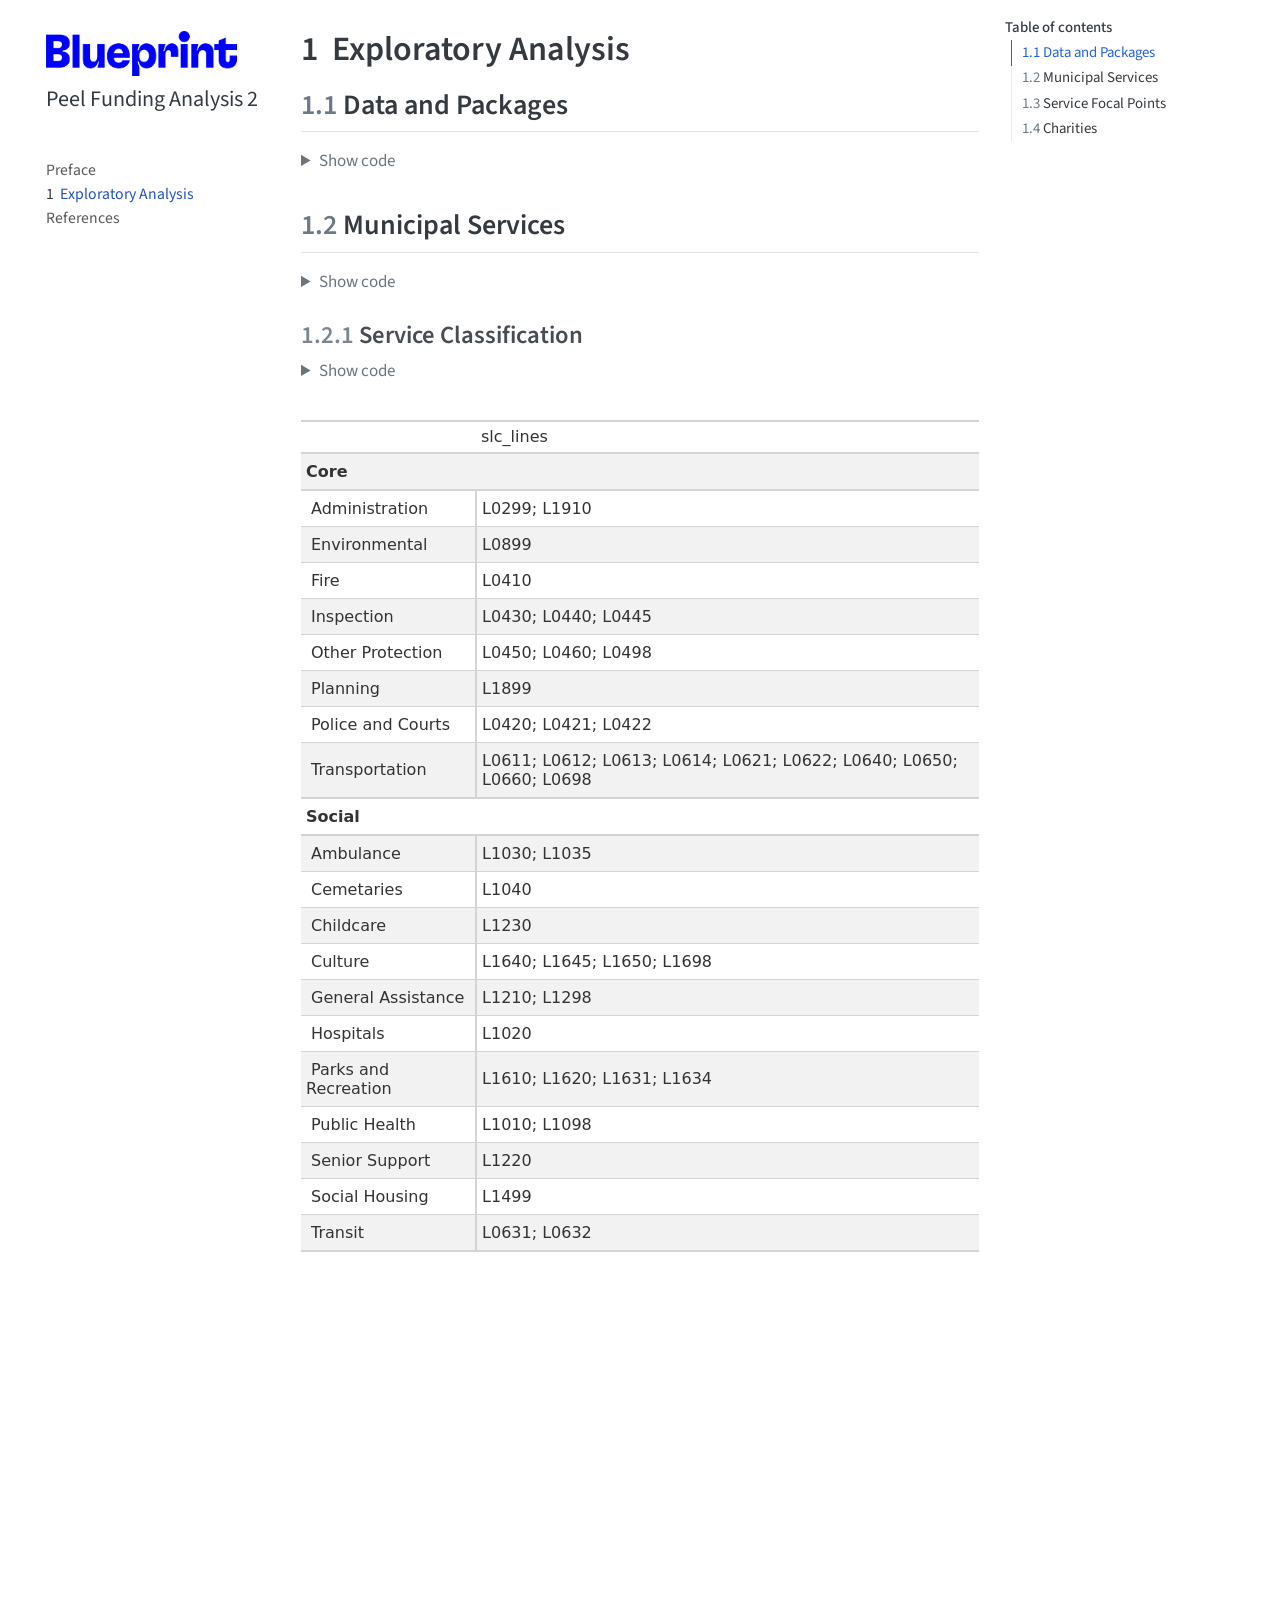
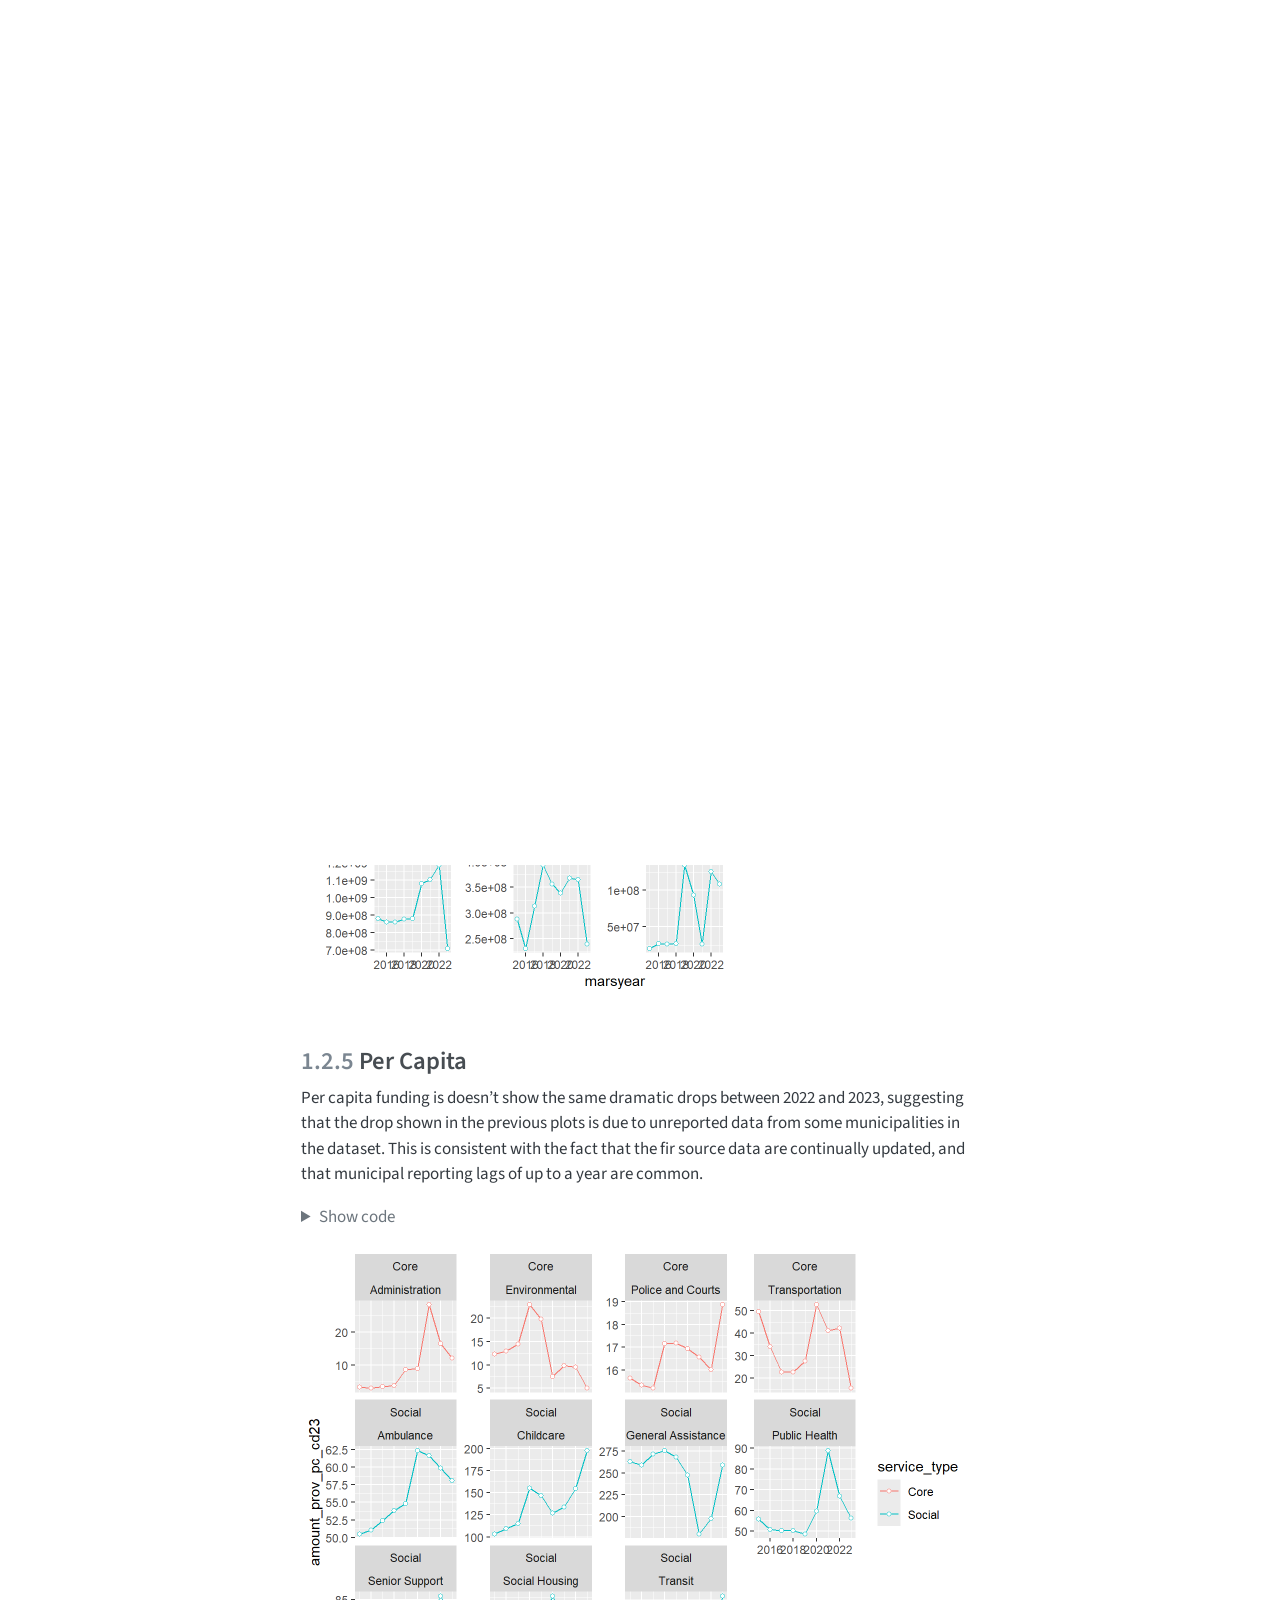
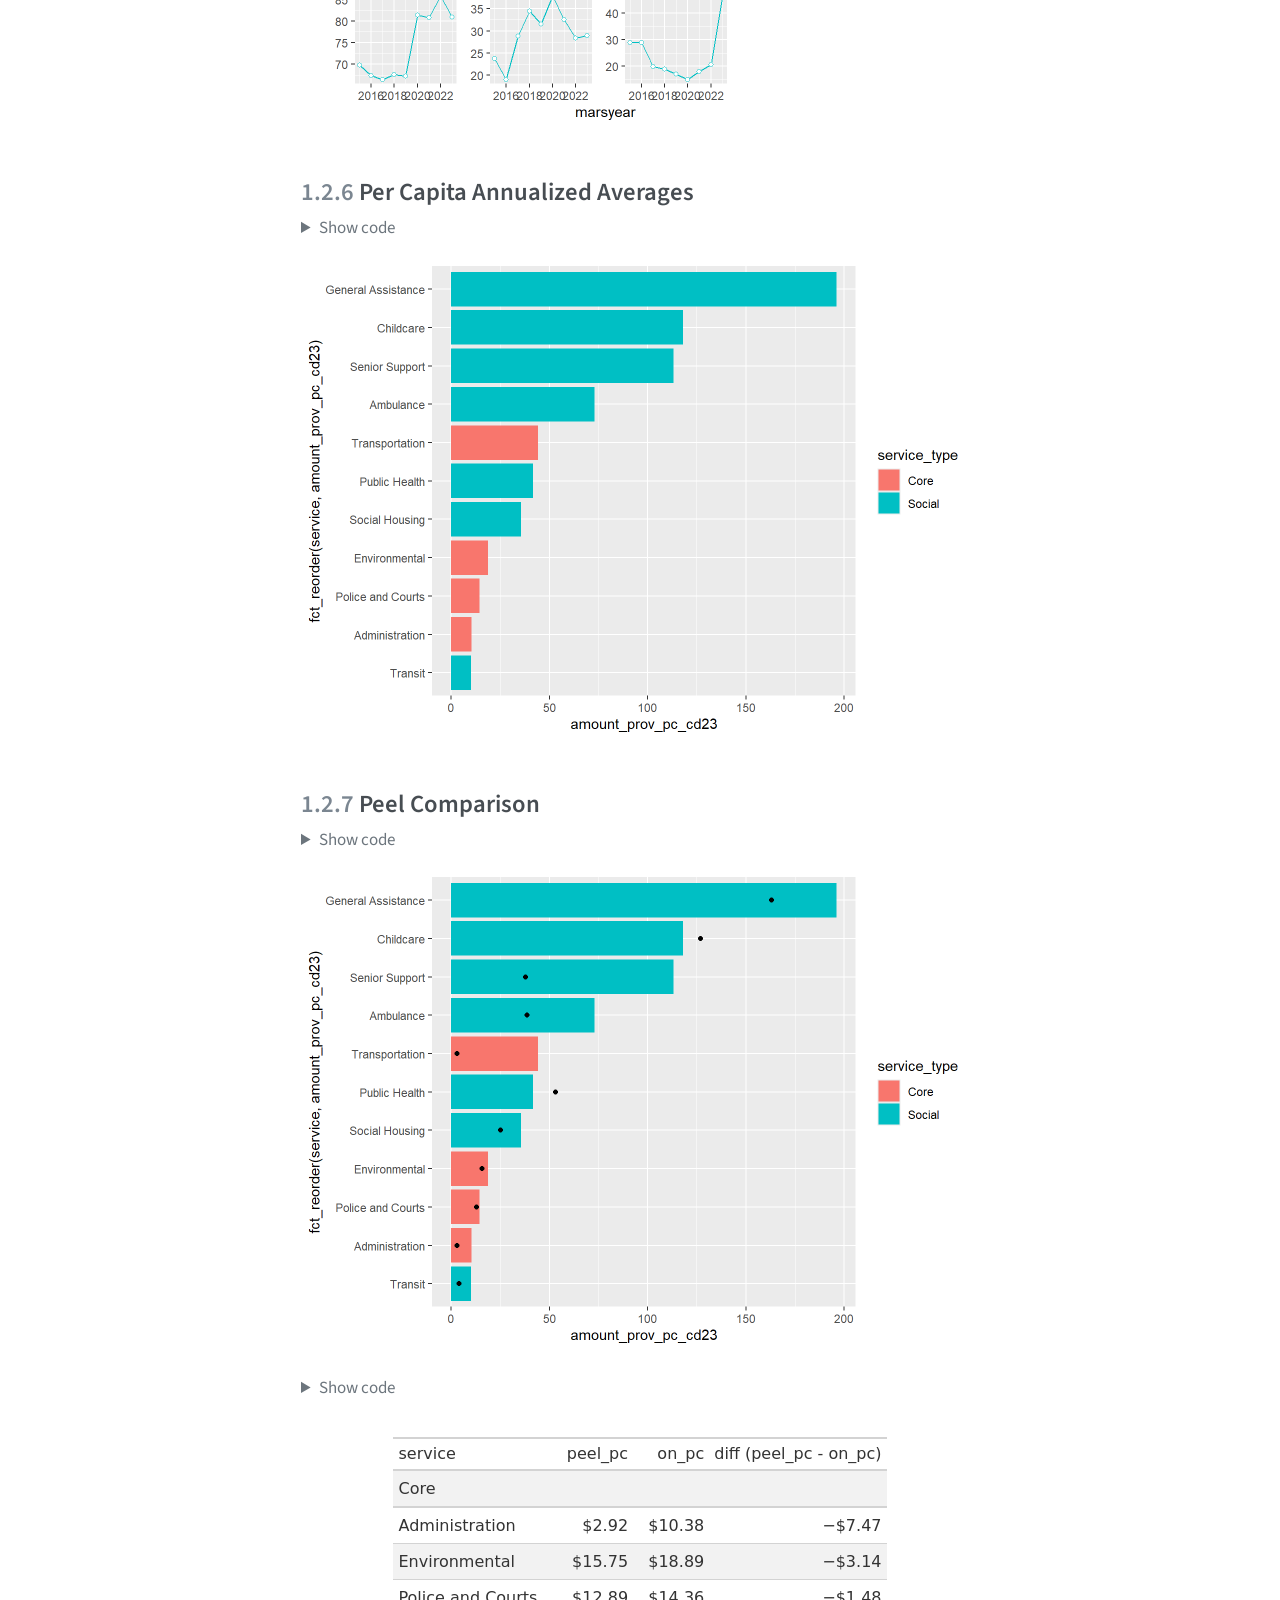
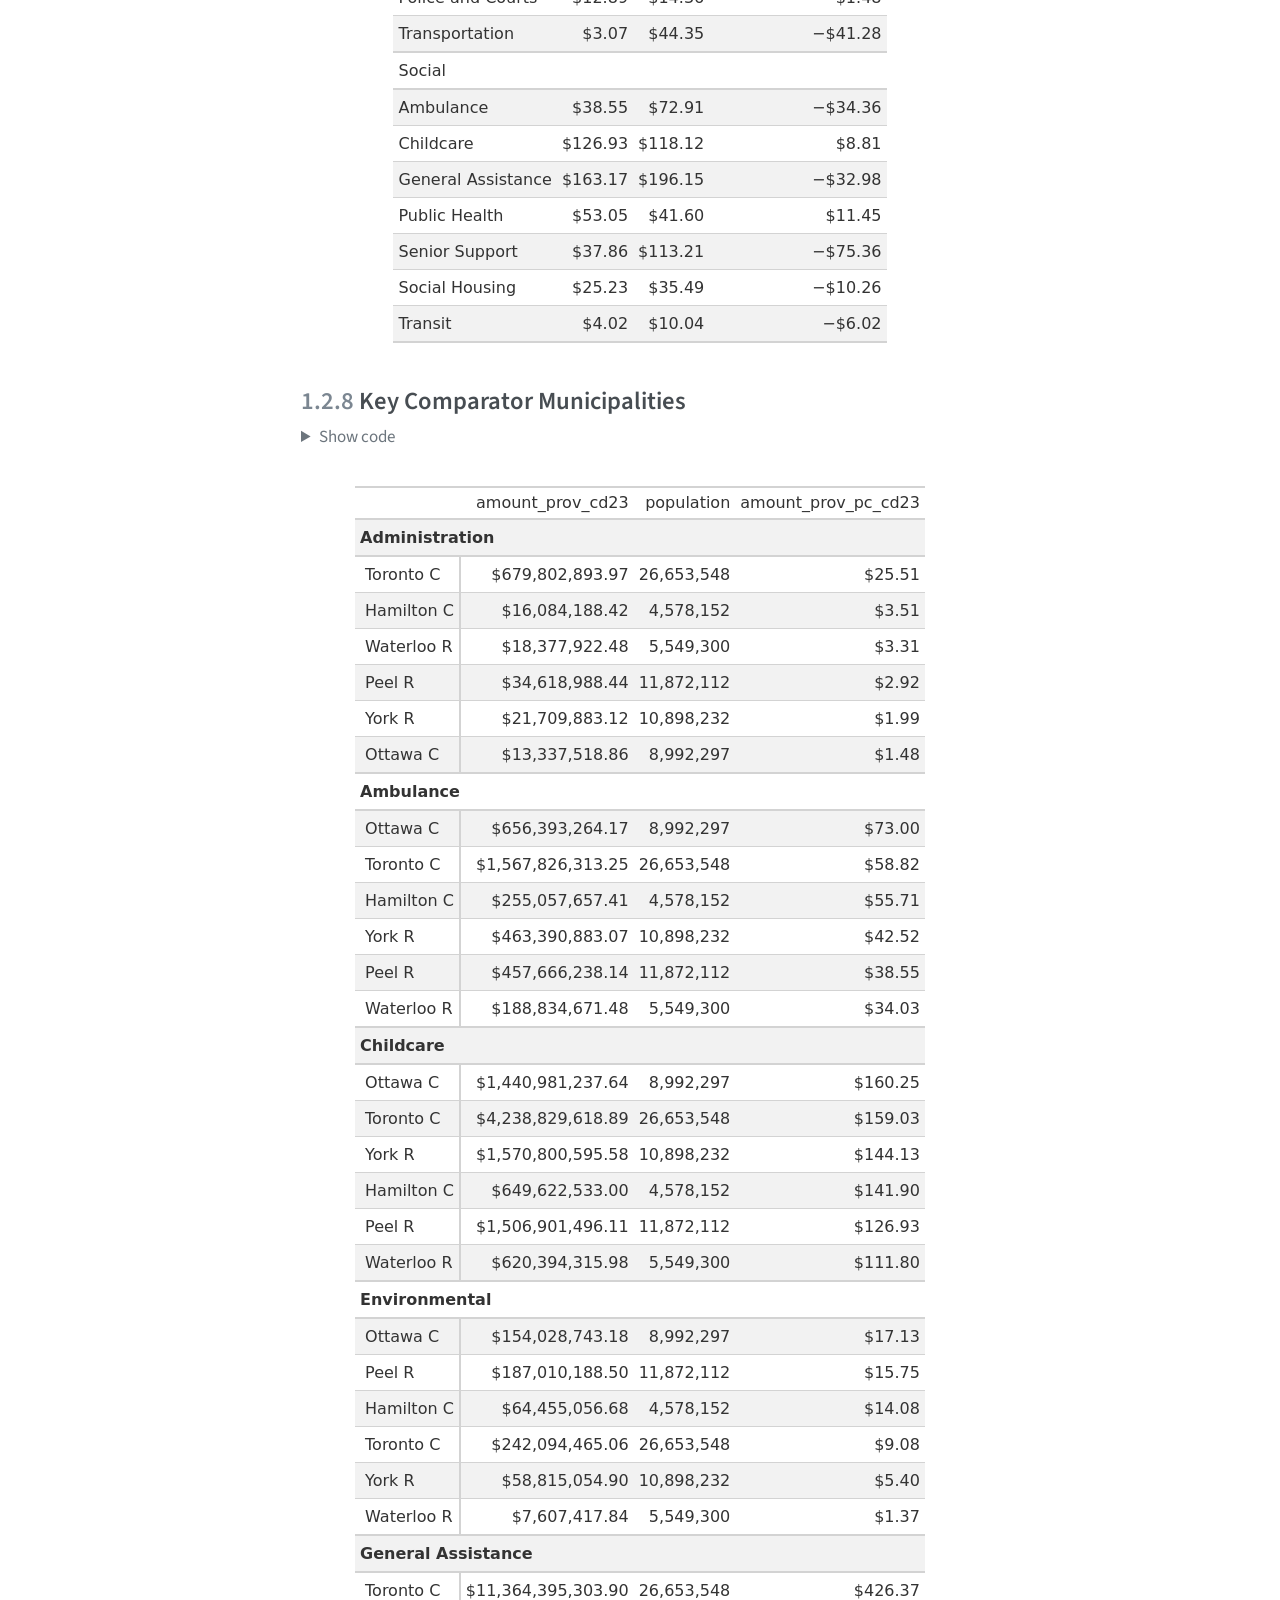
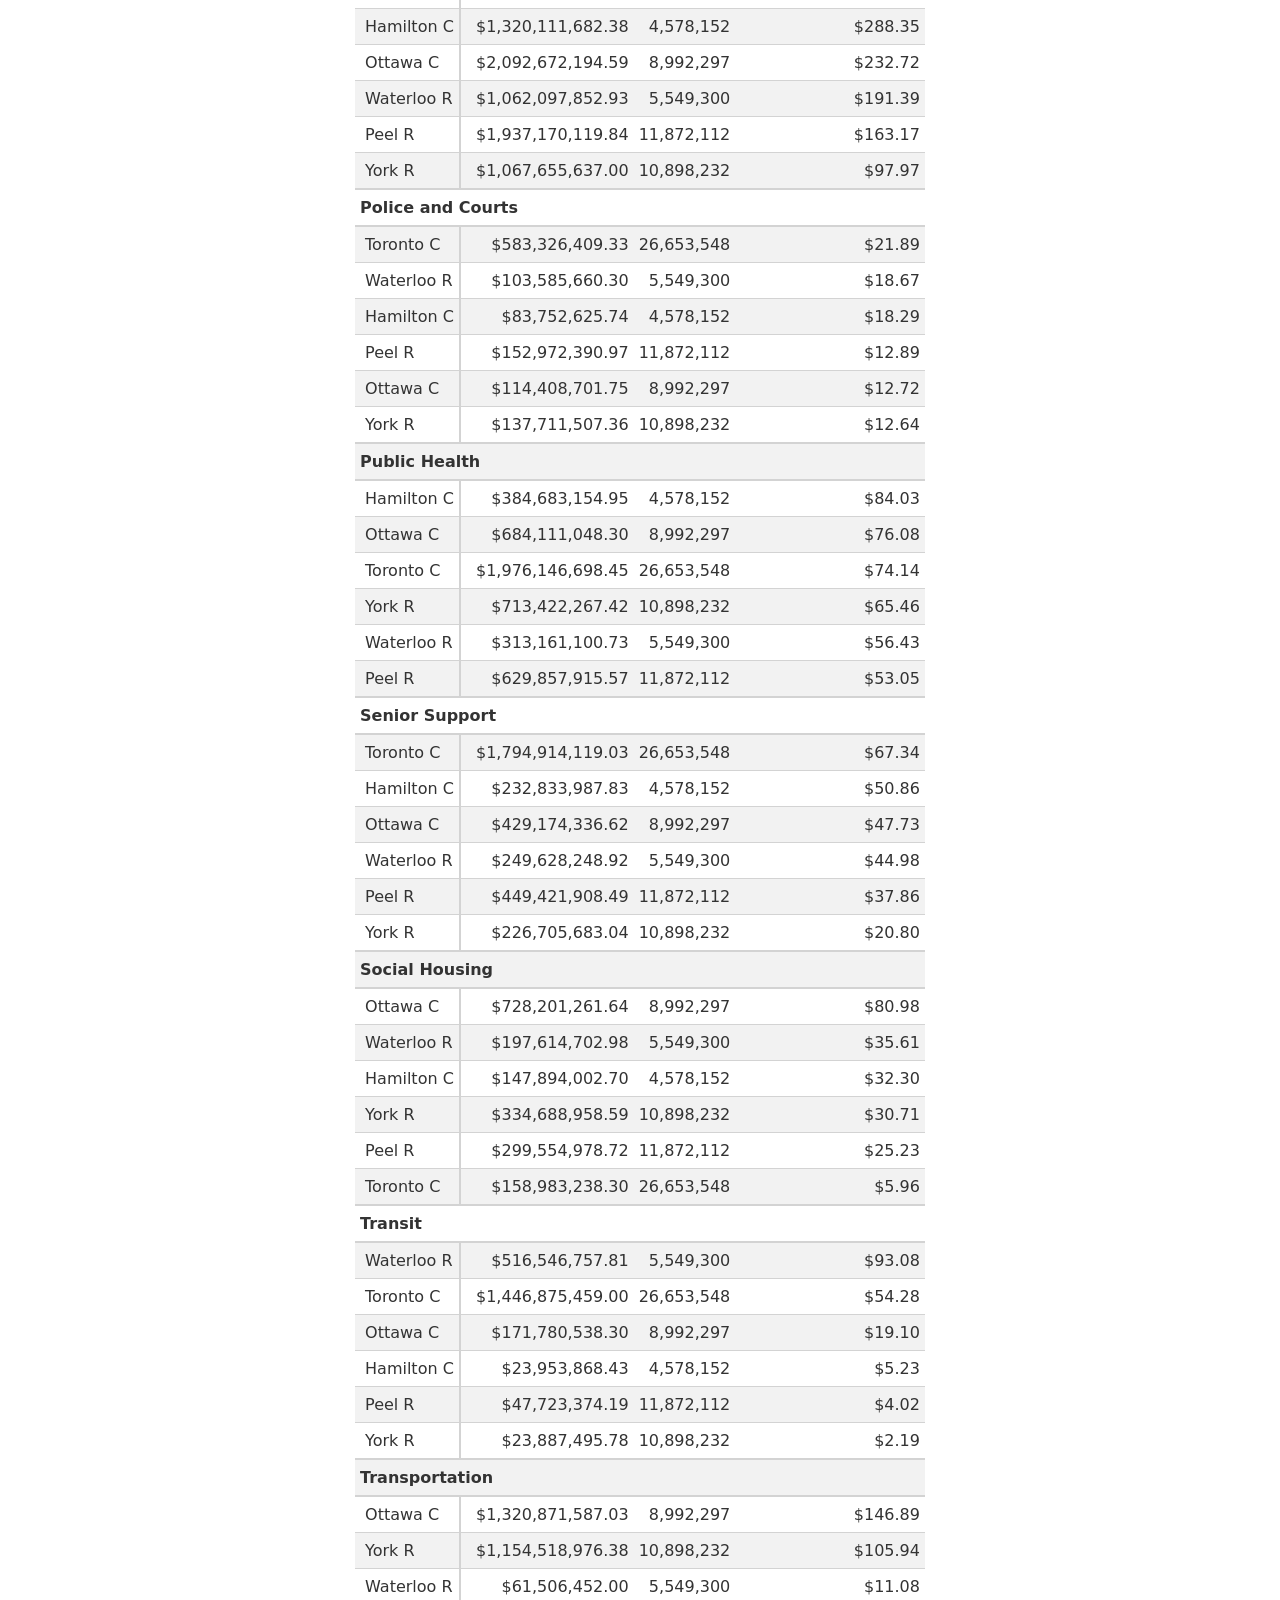
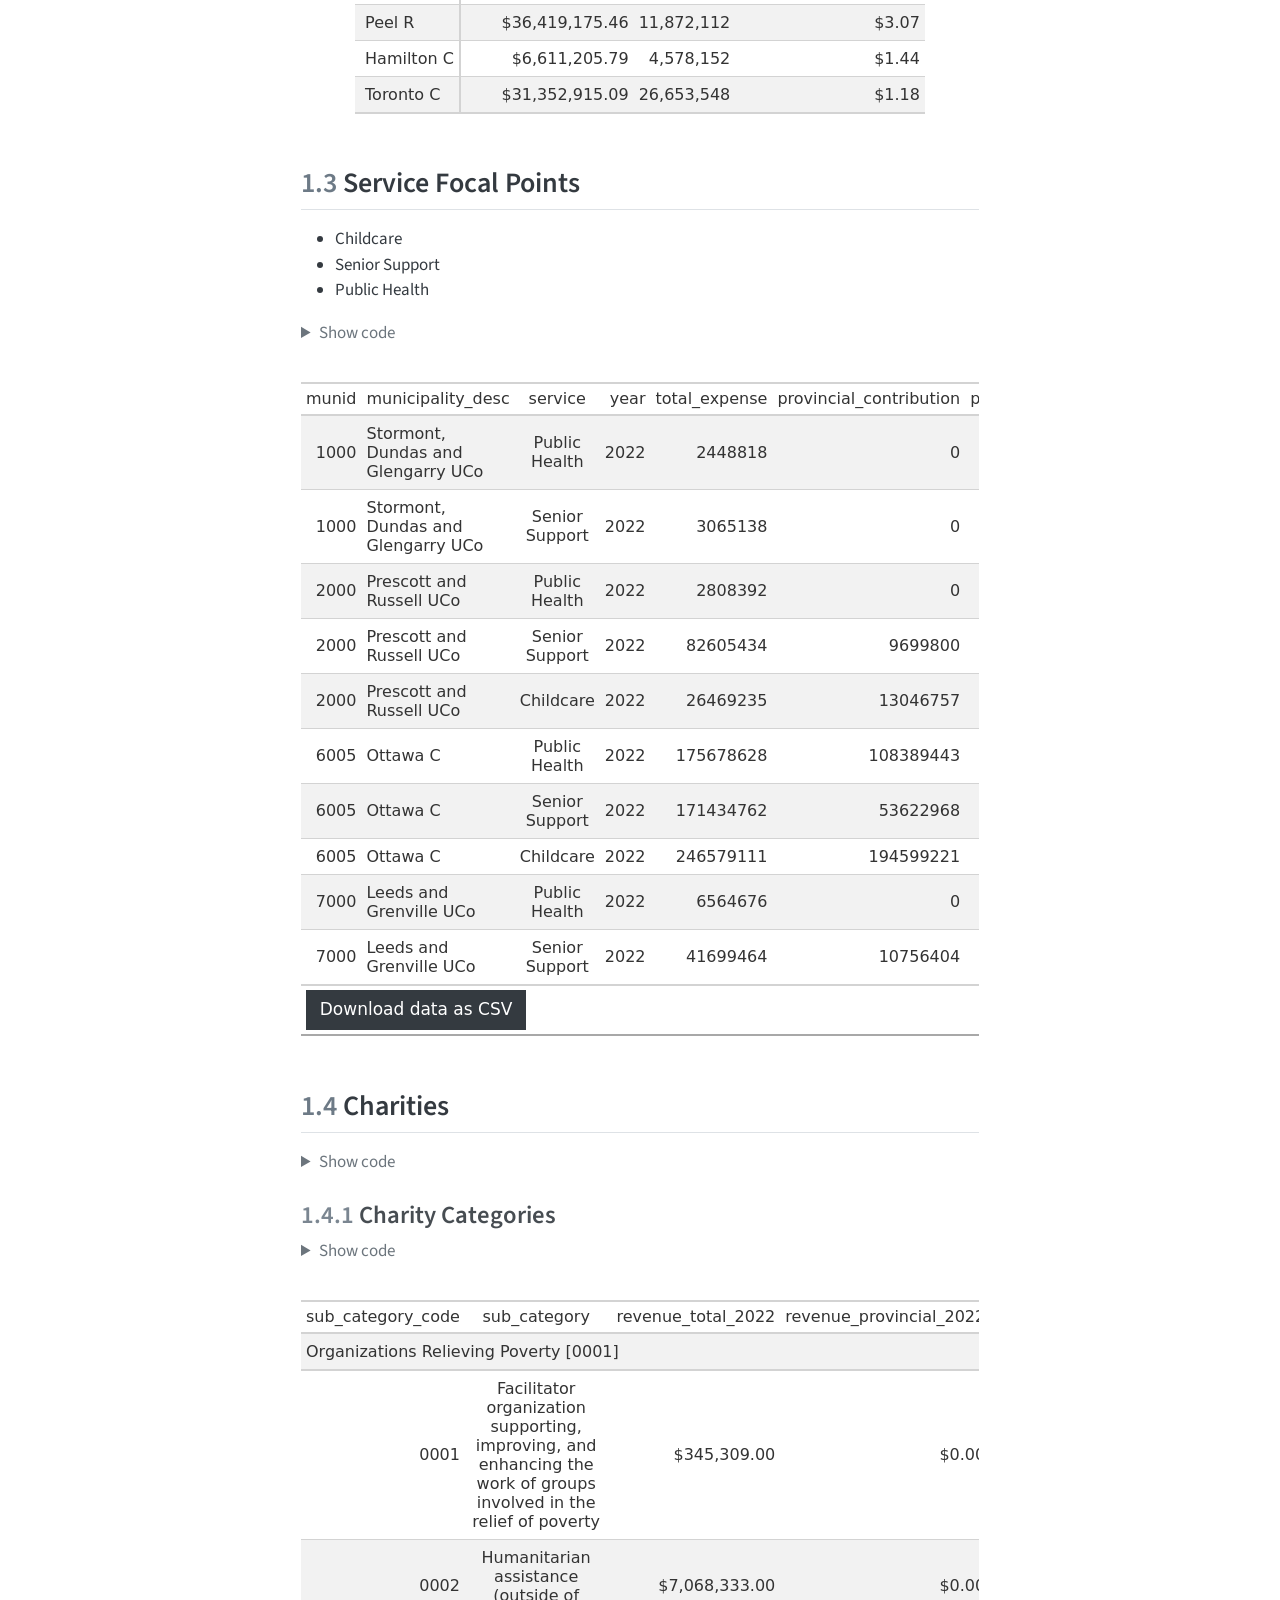
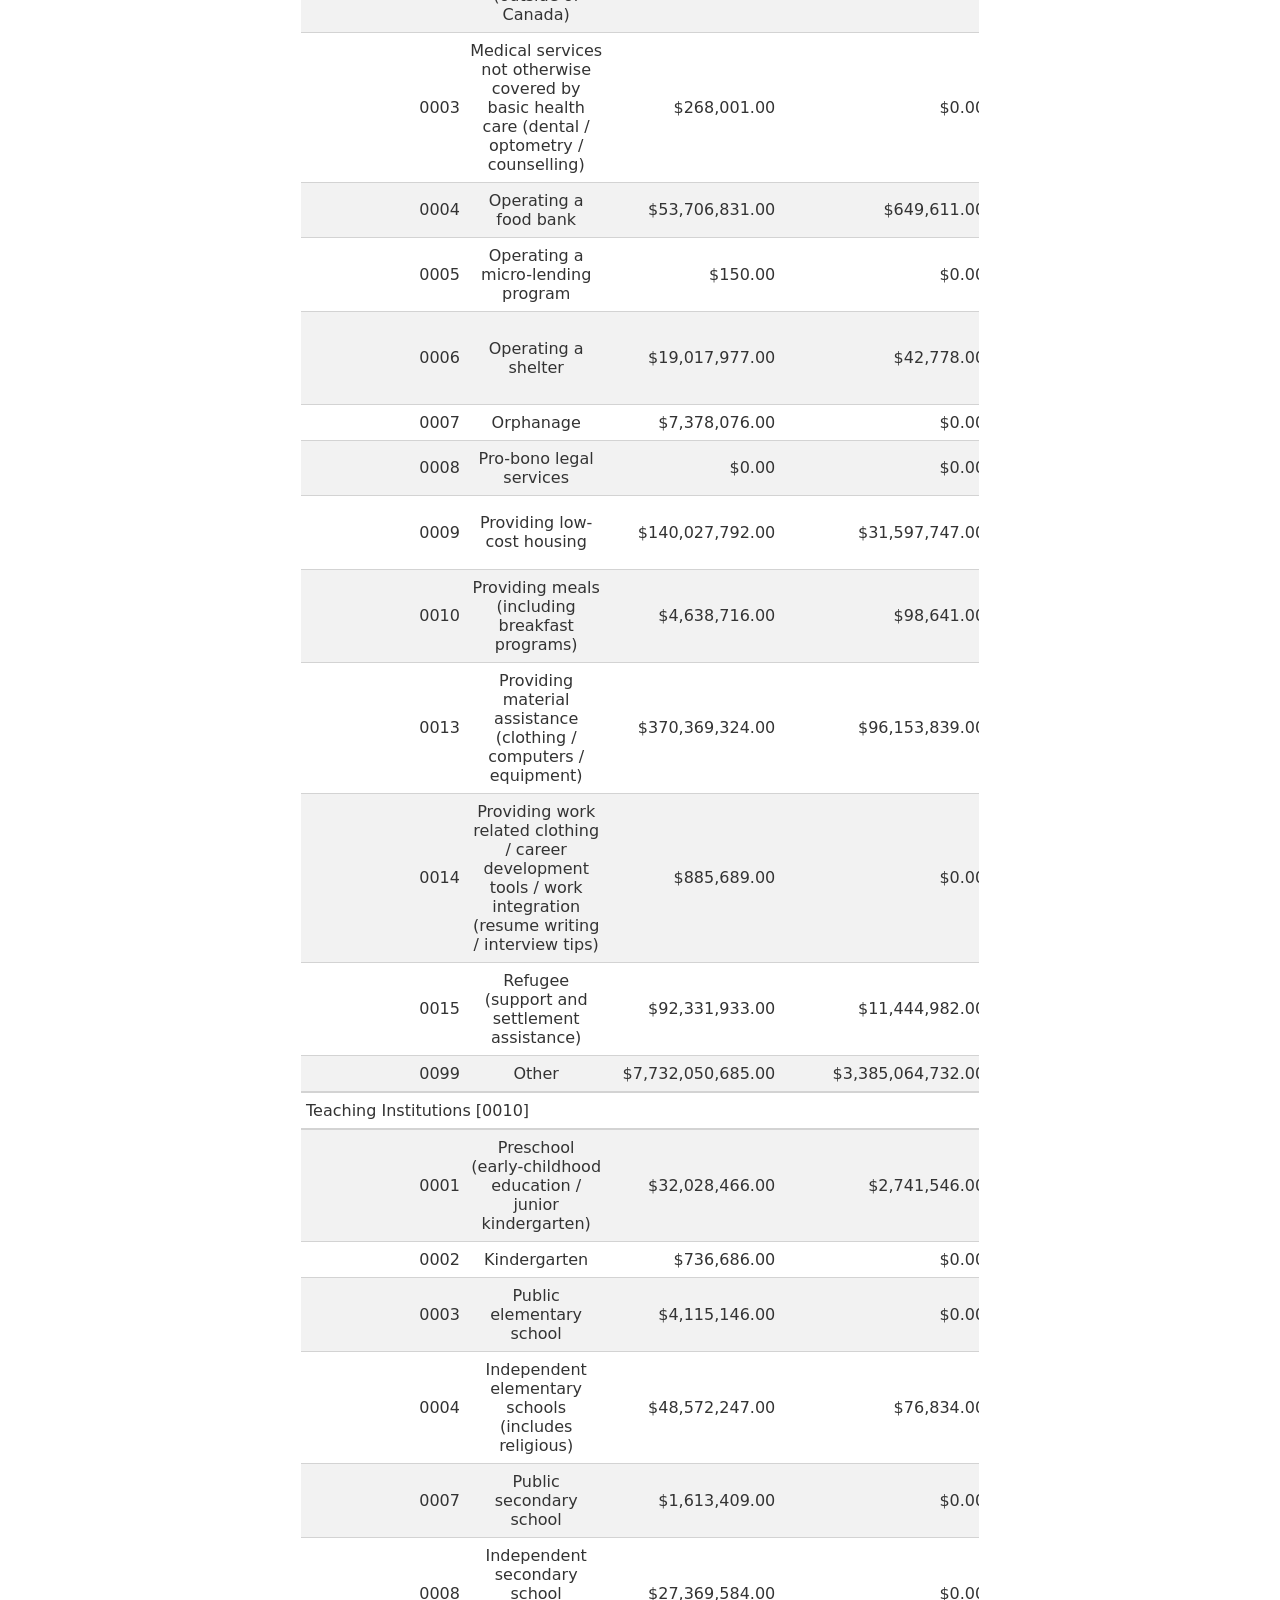
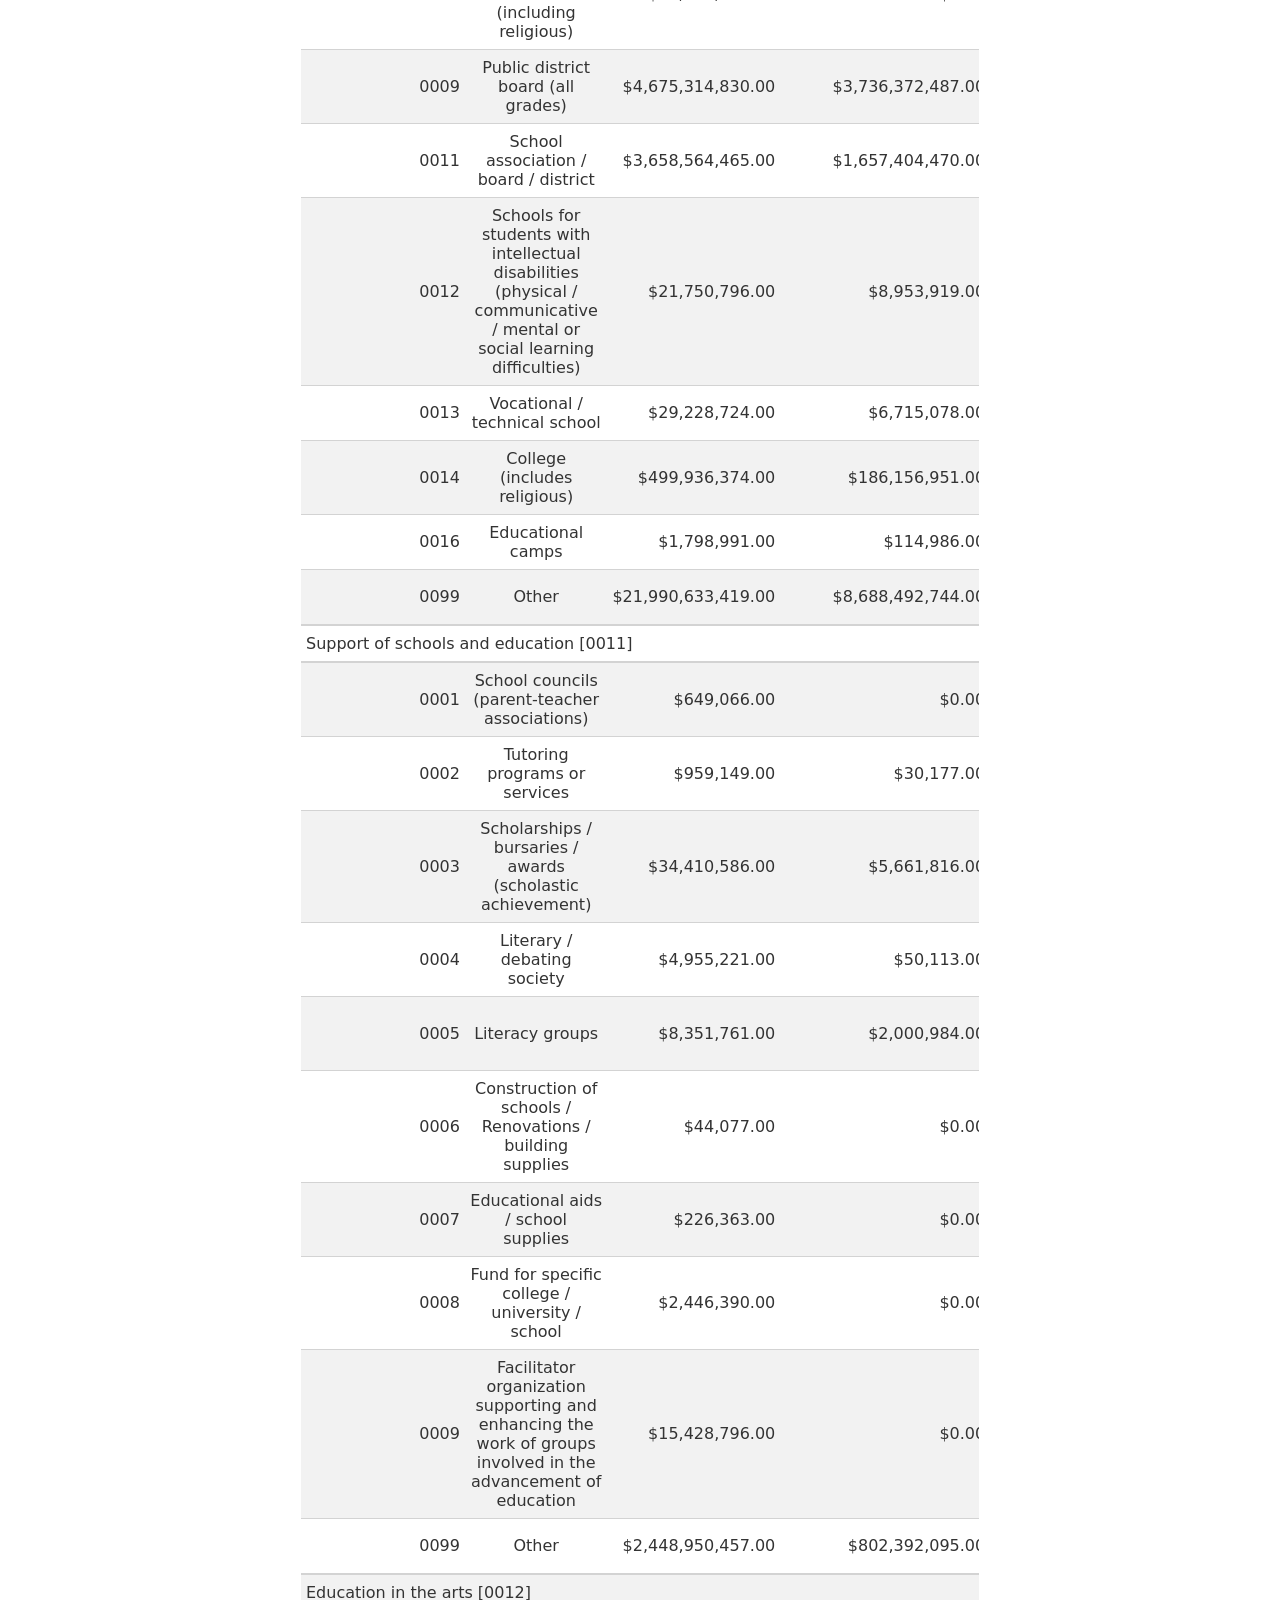
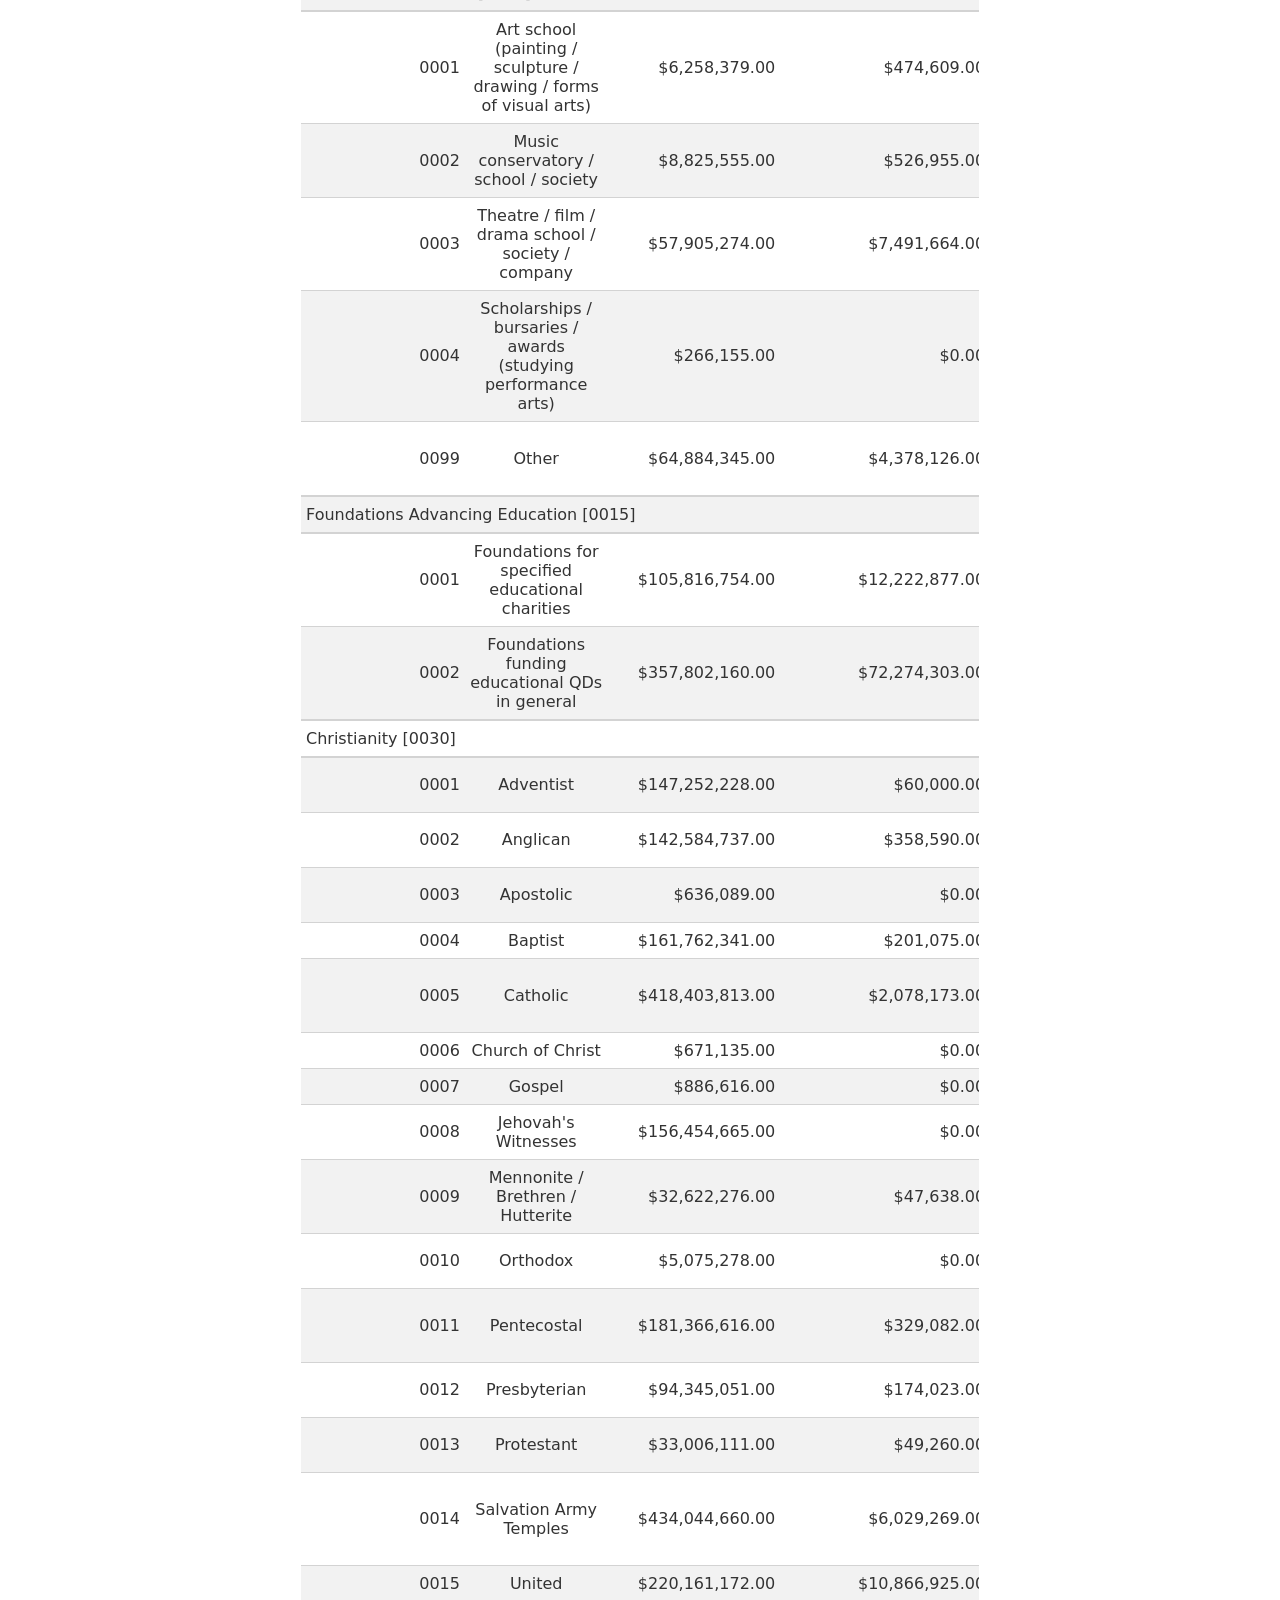
==== commit 567d3a50: "Draft clustering" ====
--- a/docs/exploration.html
+++ b/docs/exploration.html
@@ -194,8 +194,9 @@
   <li><a href="#core-health-reversal" id="toc-core-health-reversal" class="nav-link" data-scroll-target="#core-health-reversal"><span class="header-section-number">1.4.5</span> Core Health Reversal</a></li>
   <li><a href="#key-comps-on-core-health" id="toc-key-comps-on-core-health" class="nav-link" data-scroll-target="#key-comps-on-core-health"><span class="header-section-number">1.4.6</span> Key Comps on Core Health</a></li>
   <li><a href="#clusters-of-charities" id="toc-clusters-of-charities" class="nav-link" data-scroll-target="#clusters-of-charities"><span class="header-section-number">1.4.7</span> Clusters of Charities</a></li>
-  <li><a href="#key-comparator-municipalities-1" id="toc-key-comparator-municipalities-1" class="nav-link" data-scroll-target="#key-comparator-municipalities-1"><span class="header-section-number">1.4.8</span> Key Comparator Municipalities</a></li>
-  <li><a href="#updates" id="toc-updates" class="nav-link" data-scroll-target="#updates"><span class="header-section-number">1.4.9</span> Updates</a></li>
+  <li><a href="#example-organizations-in-peel-by-cluster" id="toc-example-organizations-in-peel-by-cluster" class="nav-link" data-scroll-target="#example-organizations-in-peel-by-cluster"><span class="header-section-number">1.4.8</span> Example Organizations in Peel by Cluster</a></li>
+  <li><a href="#key-comparator-municipalities-1" id="toc-key-comparator-municipalities-1" class="nav-link" data-scroll-target="#key-comparator-municipalities-1"><span class="header-section-number">1.4.9</span> Key Comparator Municipalities</a></li>
+  <li><a href="#updates" id="toc-updates" class="nav-link" data-scroll-target="#updates"><span class="header-section-number">1.4.10</span> Updates</a></li>
   </ul></li>
   </ul>
 </nav>
@@ -234,34 +235,52 @@
 <span id="cb1-5"><a href="#cb1-5" aria-hidden="true" tabindex="-1"></a>fetch_clustering <span class="ot">&lt;-</span> memoise<span class="sc">::</span><span class="fu">memoise</span>(<span class="cf">function</span>() {</span>
 <span id="cb1-6"><a href="#cb1-6" aria-hidden="true" tabindex="-1"></a>  googlesheets4<span class="sc">::</span><span class="fu">gs4_auth</span>()</span>
 <span id="cb1-7"><a href="#cb1-7" aria-hidden="true" tabindex="-1"></a>  googlesheets4<span class="sc">::</span><span class="fu">gs4_find</span>(<span class="st">"t3010-fir-clusters"</span>) <span class="sc">|&gt;</span> </span>
-<span id="cb1-8"><a href="#cb1-8" aria-hidden="true" tabindex="-1"></a>    googlesheets4<span class="sc">::</span><span class="fu">read_sheet</span>(<span class="at">sheet =</span> <span class="dv">1</span>)</span>
-<span id="cb1-9"><a href="#cb1-9" aria-hidden="true" tabindex="-1"></a>})</span>
-<span id="cb1-10"><a href="#cb1-10" aria-hidden="true" tabindex="-1"></a></span>
-<span id="cb1-11"><a href="#cb1-11" aria-hidden="true" tabindex="-1"></a>dl_button <span class="ot">&lt;-</span> <span class="cf">function</span>(x, name) {</span>
-<span id="cb1-12"><a href="#cb1-12" aria-hidden="true" tabindex="-1"></a>  x <span class="sc">|&gt;</span> </span>
-<span id="cb1-13"><a href="#cb1-13" aria-hidden="true" tabindex="-1"></a>    downloadthis<span class="sc">::</span><span class="fu">download_this</span>(</span>
-<span id="cb1-14"><a href="#cb1-14" aria-hidden="true" tabindex="-1"></a>      <span class="at">output_name =</span> glue<span class="sc">::</span><span class="fu">glue</span>(<span class="st">"sk-overview_{name}"</span>), </span>
-<span id="cb1-15"><a href="#cb1-15" aria-hidden="true" tabindex="-1"></a>      <span class="at">output_extension =</span> <span class="st">".csv"</span>, </span>
-<span id="cb1-16"><a href="#cb1-16" aria-hidden="true" tabindex="-1"></a>      <span class="at">button_label =</span> <span class="st">"Download data as CSV"</span>, </span>
-<span id="cb1-17"><a href="#cb1-17" aria-hidden="true" tabindex="-1"></a>      <span class="at">button_type =</span> <span class="st">"default"</span>, </span>
-<span id="cb1-18"><a href="#cb1-18" aria-hidden="true" tabindex="-1"></a>      <span class="at">has_icon =</span> <span class="cn">TRUE</span>, </span>
-<span id="cb1-19"><a href="#cb1-19" aria-hidden="true" tabindex="-1"></a>      <span class="at">icon =</span> <span class="st">"fa fa-save"</span></span>
-<span id="cb1-20"><a href="#cb1-20" aria-hidden="true" tabindex="-1"></a>    )</span>
-<span id="cb1-21"><a href="#cb1-21" aria-hidden="true" tabindex="-1"></a>}</span>
-<span id="cb1-22"><a href="#cb1-22" aria-hidden="true" tabindex="-1"></a></span>
-<span id="cb1-23"><a href="#cb1-23" aria-hidden="true" tabindex="-1"></a>key_comps <span class="ot">&lt;-</span> <span class="fu">c</span>(</span>
-<span id="cb1-24"><a href="#cb1-24" aria-hidden="true" tabindex="-1"></a>  <span class="dv">21000</span>, <span class="co"># Peel</span></span>
-<span id="cb1-25"><a href="#cb1-25" aria-hidden="true" tabindex="-1"></a>  <span class="dv">20002</span>, <span class="co"># Toronto</span></span>
-<span id="cb1-26"><a href="#cb1-26" aria-hidden="true" tabindex="-1"></a>  <span class="dv">25005</span>, <span class="co"># Hamilton</span></span>
-<span id="cb1-27"><a href="#cb1-27" aria-hidden="true" tabindex="-1"></a>  <span class="dv">19000</span>, <span class="co"># York</span></span>
-<span id="cb1-28"><a href="#cb1-28" aria-hidden="true" tabindex="-1"></a>  <span class="dv">6005</span>,  <span class="co"># Ottawa</span></span>
-<span id="cb1-29"><a href="#cb1-29" aria-hidden="true" tabindex="-1"></a>  <span class="dv">30000</span> <span class="co"># Waterloo Region</span></span>
-<span id="cb1-30"><a href="#cb1-30" aria-hidden="true" tabindex="-1"></a>  <span class="co"># 24000, # Halton</span></span>
-<span id="cb1-31"><a href="#cb1-31" aria-hidden="true" tabindex="-1"></a>  <span class="co"># 1000,  # Dundas</span></span>
-<span id="cb1-32"><a href="#cb1-32" aria-hidden="true" tabindex="-1"></a>  <span class="co"># 18000, # Durham</span></span>
-<span id="cb1-33"><a href="#cb1-33" aria-hidden="true" tabindex="-1"></a>  <span class="co"># 23000, # Wellington</span></span>
-<span id="cb1-34"><a href="#cb1-34" aria-hidden="true" tabindex="-1"></a>  <span class="co"># 26000 # Niagara</span></span>
-<span id="cb1-35"><a href="#cb1-35" aria-hidden="true" tabindex="-1"></a>)</span></code><button title="Copy to Clipboard" class="code-copy-button"><i class="bi"></i></button></pre></div>
+<span id="cb1-8"><a href="#cb1-8" aria-hidden="true" tabindex="-1"></a>    googlesheets4<span class="sc">::</span><span class="fu">read_sheet</span>(<span class="at">sheet =</span> <span class="st">"t3010"</span>) <span class="sc">|&gt;</span> </span>
+<span id="cb1-9"><a href="#cb1-9" aria-hidden="true" tabindex="-1"></a>    dplyr<span class="sc">::</span><span class="fu">mutate</span>(<span class="at">analysis_category =</span> <span class="fu">fct_relevel</span>(</span>
+<span id="cb1-10"><a href="#cb1-10" aria-hidden="true" tabindex="-1"></a>      analysis_category, </span>
+<span id="cb1-11"><a href="#cb1-11" aria-hidden="true" tabindex="-1"></a>      <span class="st">"Public Health"</span>, </span>
+<span id="cb1-12"><a href="#cb1-12" aria-hidden="true" tabindex="-1"></a>      <span class="st">"Childcare"</span>, </span>
+<span id="cb1-13"><a href="#cb1-13" aria-hidden="true" tabindex="-1"></a>      <span class="st">"Senior Support"</span>, </span>
+<span id="cb1-14"><a href="#cb1-14" aria-hidden="true" tabindex="-1"></a>      <span class="st">"General Assistance"</span>, </span>
+<span id="cb1-15"><a href="#cb1-15" aria-hidden="true" tabindex="-1"></a>      <span class="st">"Social Housing"</span>, </span>
+<span id="cb1-16"><a href="#cb1-16" aria-hidden="true" tabindex="-1"></a>      <span class="st">"Legal Aid"</span>, </span>
+<span id="cb1-17"><a href="#cb1-17" aria-hidden="true" tabindex="-1"></a>      <span class="st">"Environment"</span>, </span>
+<span id="cb1-18"><a href="#cb1-18" aria-hidden="true" tabindex="-1"></a>      <span class="st">"Emergency Services"</span>, </span>
+<span id="cb1-19"><a href="#cb1-19" aria-hidden="true" tabindex="-1"></a>      <span class="st">"Employment Programs"</span>, </span>
+<span id="cb1-20"><a href="#cb1-20" aria-hidden="true" tabindex="-1"></a>      <span class="st">"Hospitals"</span>, </span>
+<span id="cb1-21"><a href="#cb1-21" aria-hidden="true" tabindex="-1"></a>      <span class="st">"Immigrant Services"</span>, </span>
+<span id="cb1-22"><a href="#cb1-22" aria-hidden="true" tabindex="-1"></a>      <span class="st">"Indigenous Services"</span>, </span>
+<span id="cb1-23"><a href="#cb1-23" aria-hidden="true" tabindex="-1"></a>      <span class="st">"Protection"</span>,</span>
+<span id="cb1-24"><a href="#cb1-24" aria-hidden="true" tabindex="-1"></a>      <span class="st">"INVESTIGATE"</span>, </span>
+<span id="cb1-25"><a href="#cb1-25" aria-hidden="true" tabindex="-1"></a>      <span class="st">"EXCLUDE"</span></span>
+<span id="cb1-26"><a href="#cb1-26" aria-hidden="true" tabindex="-1"></a>    ))</span>
+<span id="cb1-27"><a href="#cb1-27" aria-hidden="true" tabindex="-1"></a>})</span>
+<span id="cb1-28"><a href="#cb1-28" aria-hidden="true" tabindex="-1"></a></span>
+<span id="cb1-29"><a href="#cb1-29" aria-hidden="true" tabindex="-1"></a>dl_button <span class="ot">&lt;-</span> <span class="cf">function</span>(x, name) {</span>
+<span id="cb1-30"><a href="#cb1-30" aria-hidden="true" tabindex="-1"></a>  x <span class="sc">|&gt;</span> </span>
+<span id="cb1-31"><a href="#cb1-31" aria-hidden="true" tabindex="-1"></a>    downloadthis<span class="sc">::</span><span class="fu">download_this</span>(</span>
+<span id="cb1-32"><a href="#cb1-32" aria-hidden="true" tabindex="-1"></a>      <span class="at">output_name =</span> glue<span class="sc">::</span><span class="fu">glue</span>(<span class="st">"sk-overview_{name}"</span>), </span>
+<span id="cb1-33"><a href="#cb1-33" aria-hidden="true" tabindex="-1"></a>      <span class="at">output_extension =</span> <span class="st">".csv"</span>, </span>
+<span id="cb1-34"><a href="#cb1-34" aria-hidden="true" tabindex="-1"></a>      <span class="at">button_label =</span> <span class="st">"Download data as CSV"</span>, </span>
+<span id="cb1-35"><a href="#cb1-35" aria-hidden="true" tabindex="-1"></a>      <span class="at">button_type =</span> <span class="st">"default"</span>, </span>
+<span id="cb1-36"><a href="#cb1-36" aria-hidden="true" tabindex="-1"></a>      <span class="at">has_icon =</span> <span class="cn">TRUE</span>, </span>
+<span id="cb1-37"><a href="#cb1-37" aria-hidden="true" tabindex="-1"></a>      <span class="at">icon =</span> <span class="st">"fa fa-save"</span></span>
+<span id="cb1-38"><a href="#cb1-38" aria-hidden="true" tabindex="-1"></a>    )</span>
+<span id="cb1-39"><a href="#cb1-39" aria-hidden="true" tabindex="-1"></a>}</span>
+<span id="cb1-40"><a href="#cb1-40" aria-hidden="true" tabindex="-1"></a></span>
+<span id="cb1-41"><a href="#cb1-41" aria-hidden="true" tabindex="-1"></a>key_comps <span class="ot">&lt;-</span> <span class="fu">c</span>(</span>
+<span id="cb1-42"><a href="#cb1-42" aria-hidden="true" tabindex="-1"></a>  <span class="dv">21000</span>, <span class="co"># Peel</span></span>
+<span id="cb1-43"><a href="#cb1-43" aria-hidden="true" tabindex="-1"></a>  <span class="dv">20002</span>, <span class="co"># Toronto</span></span>
+<span id="cb1-44"><a href="#cb1-44" aria-hidden="true" tabindex="-1"></a>  <span class="dv">25005</span>, <span class="co"># Hamilton</span></span>
+<span id="cb1-45"><a href="#cb1-45" aria-hidden="true" tabindex="-1"></a>  <span class="dv">19000</span>, <span class="co"># York</span></span>
+<span id="cb1-46"><a href="#cb1-46" aria-hidden="true" tabindex="-1"></a>  <span class="dv">6005</span>,  <span class="co"># Ottawa</span></span>
+<span id="cb1-47"><a href="#cb1-47" aria-hidden="true" tabindex="-1"></a>  <span class="dv">30000</span> <span class="co"># Waterloo Region</span></span>
+<span id="cb1-48"><a href="#cb1-48" aria-hidden="true" tabindex="-1"></a>  <span class="co"># 24000, # Halton</span></span>
+<span id="cb1-49"><a href="#cb1-49" aria-hidden="true" tabindex="-1"></a>  <span class="co"># 1000,  # Dundas</span></span>
+<span id="cb1-50"><a href="#cb1-50" aria-hidden="true" tabindex="-1"></a>  <span class="co"># 18000, # Durham</span></span>
+<span id="cb1-51"><a href="#cb1-51" aria-hidden="true" tabindex="-1"></a>  <span class="co"># 23000, # Wellington</span></span>
+<span id="cb1-52"><a href="#cb1-52" aria-hidden="true" tabindex="-1"></a>  <span class="co"># 26000 # Niagara</span></span>
+<span id="cb1-53"><a href="#cb1-53" aria-hidden="true" tabindex="-1"></a>)</span></code><button title="Copy to Clipboard" class="code-copy-button"><i class="bi"></i></button></pre></div>
 </details>
 </div>
 </section>
@@ -4257,16 +4276,17 @@
 <summary>Show code</summary>
 <div class="sourceCode cell-code" id="cb15"><pre class="sourceCode r code-with-copy"><code class="sourceCode r"><span id="cb15-1"><a href="#cb15-1" aria-hidden="true" tabindex="-1"></a>charities <span class="sc">|&gt;</span> </span>
 <span id="cb15-2"><a href="#cb15-2" aria-hidden="true" tabindex="-1"></a>  <span class="fu">filter</span>(data_year <span class="sc">==</span> <span class="dv">2022</span>) <span class="sc">|&gt;</span> </span>
-<span id="cb15-3"><a href="#cb15-3" aria-hidden="true" tabindex="-1"></a>  <span class="fu">arrange</span>(category_code, sub_category_code, <span class="fu">desc</span>(revenue_total_cd23)) <span class="sc">|&gt;</span> </span>
-<span id="cb15-4"><a href="#cb15-4" aria-hidden="true" tabindex="-1"></a>  <span class="fu">group_by</span>(sub_category_code, category, sub_category) <span class="sc">|&gt;</span> </span>
-<span id="cb15-5"><a href="#cb15-5" aria-hidden="true" tabindex="-1"></a>  <span class="fu">summarize</span>(</span>
-<span id="cb15-6"><a href="#cb15-6" aria-hidden="true" tabindex="-1"></a>    <span class="at">revenue_total_2022 =</span> <span class="fu">sum</span>(revenue_total, <span class="at">na.rm =</span> <span class="cn">TRUE</span>),</span>
-<span id="cb15-7"><a href="#cb15-7" aria-hidden="true" tabindex="-1"></a>    <span class="at">revenue_provincial_2022 =</span> <span class="fu">sum</span>(revenue_provincial, <span class="at">na.rm =</span> <span class="cn">TRUE</span>),</span>
-<span id="cb15-8"><a href="#cb15-8" aria-hidden="true" tabindex="-1"></a>    <span class="at">example_org =</span> <span class="fu">first</span>(legal_name), </span>
-<span id="cb15-9"><a href="#cb15-9" aria-hidden="true" tabindex="-1"></a>  ) <span class="sc">|&gt;</span> </span>
-<span id="cb15-10"><a href="#cb15-10" aria-hidden="true" tabindex="-1"></a>  <span class="fu">group_by</span>(category) <span class="sc">|&gt;</span> </span>
-<span id="cb15-11"><a href="#cb15-11" aria-hidden="true" tabindex="-1"></a>  <span class="fu">gt</span>() <span class="sc">|&gt;</span> </span>
-<span id="cb15-12"><a href="#cb15-12" aria-hidden="true" tabindex="-1"></a>  <span class="fu">fmt_currency</span>(<span class="at">columns =</span> <span class="fu">c</span>(<span class="fu">matches</span>(<span class="st">"revenue"</span>)))</span></code><button title="Copy to Clipboard" class="code-copy-button"><i class="bi"></i></button></pre></div>
+<span id="cb15-3"><a href="#cb15-3" aria-hidden="true" tabindex="-1"></a>  <span class="fu">arrange</span>(category_code, sub_category_code, <span class="fu">desc</span>(revenue_total_cd23)) <span class="sc">|&gt;</span></span>
+<span id="cb15-4"><a href="#cb15-4" aria-hidden="true" tabindex="-1"></a>  <span class="fu">mutate</span>(<span class="at">category =</span> <span class="fu">fct_inorder</span>(glue<span class="sc">::</span><span class="fu">glue</span>(<span class="st">"{category} [{category_code}]"</span>)), <span class="at">sub_category =</span> <span class="fu">fct_inorder</span>(sub_category)) <span class="sc">|&gt;</span></span>
+<span id="cb15-5"><a href="#cb15-5" aria-hidden="true" tabindex="-1"></a>  <span class="fu">group_by</span>(sub_category_code, category, sub_category) <span class="sc">|&gt;</span> </span>
+<span id="cb15-6"><a href="#cb15-6" aria-hidden="true" tabindex="-1"></a>  <span class="fu">summarize</span>(</span>
+<span id="cb15-7"><a href="#cb15-7" aria-hidden="true" tabindex="-1"></a>    <span class="at">revenue_total_2022 =</span> <span class="fu">sum</span>(revenue_total, <span class="at">na.rm =</span> <span class="cn">TRUE</span>),</span>
+<span id="cb15-8"><a href="#cb15-8" aria-hidden="true" tabindex="-1"></a>    <span class="at">revenue_provincial_2022 =</span> <span class="fu">sum</span>(revenue_provincial, <span class="at">na.rm =</span> <span class="cn">TRUE</span>),</span>
+<span id="cb15-9"><a href="#cb15-9" aria-hidden="true" tabindex="-1"></a>    <span class="at">example_org =</span> <span class="fu">first</span>(legal_name), </span>
+<span id="cb15-10"><a href="#cb15-10" aria-hidden="true" tabindex="-1"></a>  ) <span class="sc">|&gt;</span> </span>
+<span id="cb15-11"><a href="#cb15-11" aria-hidden="true" tabindex="-1"></a>  <span class="fu">group_by</span>(category) <span class="sc">|&gt;</span> </span>
+<span id="cb15-12"><a href="#cb15-12" aria-hidden="true" tabindex="-1"></a>  <span class="fu">gt</span>() <span class="sc">|&gt;</span> </span>
+<span id="cb15-13"><a href="#cb15-13" aria-hidden="true" tabindex="-1"></a>  <span class="fu">fmt_currency</span>(<span class="at">columns =</span> <span class="fu">c</span>(<span class="fu">matches</span>(<span class="st">"revenue"</span>)))</span></code><button title="Copy to Clipboard" class="code-copy-button"><i class="bi"></i></button></pre></div>
 </details>
 <div class="cell-output-display">
 <div>
@@ -4724,7 +4744,7 @@
 <thead>
 <tr class="header gt_col_headings">
 <th id="sub_category_code" class="gt_col_heading gt_columns_bottom_border gt_right" data-quarto-table-cell-role="th" scope="col">sub_category_code</th>
-<th id="sub_category" class="gt_col_heading gt_columns_bottom_border gt_left" data-quarto-table-cell-role="th" scope="col">sub_category</th>
+<th id="sub_category" class="gt_col_heading gt_columns_bottom_border gt_center" data-quarto-table-cell-role="th" scope="col">sub_category</th>
 <th id="revenue_total_2022" class="gt_col_heading gt_columns_bottom_border gt_right" data-quarto-table-cell-role="th" scope="col">revenue_total_2022</th>
 <th id="revenue_provincial_2022" class="gt_col_heading gt_columns_bottom_border gt_right" data-quarto-table-cell-role="th" scope="col">revenue_provincial_2022</th>
 <th id="example_org" class="gt_col_heading gt_columns_bottom_border gt_left" data-quarto-table-cell-role="th" scope="col">example_org</th>
@@ -4732,1547 +4752,1547 @@
 </thead>
 <tbody class="gt_table_body">
 <tr class="odd gt_group_heading_row">
-<td colspan="5" id="Agriculture" class="gt_group_heading" data-quarto-table-cell-role="th" scope="colgroup">Agriculture</td>
+<td colspan="5" id="Organizations Relieving Poverty [0001]" class="gt_group_heading" data-quarto-table-cell-role="th" scope="colgroup">Organizations Relieving Poverty [0001]</td>
 </tr>
 <tr class="even gt_row_group_first">
-<td class="gt_row gt_right" headers="Agriculture  sub_category_code">0001</td>
-<td class="gt_row gt_left" headers="Agriculture  sub_category">Agriculture / farm society or aid / safety</td>
-<td class="gt_row gt_right" headers="Agriculture  revenue_total_2022">$5,012,106.00</td>
-<td class="gt_row gt_right" headers="Agriculture  revenue_provincial_2022">$224,515.00</td>
-<td class="gt_row gt_left" headers="Agriculture  example_org">COUNTRY HERITAGE AGRICULTURAL SOCIETY</td>
-</tr>
-<tr class="odd">
-<td class="gt_row gt_right" headers="Agriculture  sub_category_code">0002</td>
-<td class="gt_row gt_left" headers="Agriculture  sub_category">Horticultural society</td>
-<td class="gt_row gt_right" headers="Agriculture  revenue_total_2022">$173,727.00</td>
-<td class="gt_row gt_right" headers="Agriculture  revenue_provincial_2022">$4,500.00</td>
-<td class="gt_row gt_left" headers="Agriculture  example_org">ARTHUR AGRICULTURAL SOCIETY</td>
-</tr>
-<tr class="even">
-<td class="gt_row gt_right" headers="Agriculture  sub_category_code">0099</td>
-<td class="gt_row gt_left" headers="Agriculture  sub_category">Other</td>
-<td class="gt_row gt_right" headers="Agriculture  revenue_total_2022">$465,953.00</td>
-<td class="gt_row gt_right" headers="Agriculture  revenue_provincial_2022">$0.00</td>
-<td class="gt_row gt_left" headers="Agriculture  example_org">Green Iglu</td>
+<td class="gt_row gt_right" headers="Organizations Relieving Poverty [0001]  sub_category_code">0001</td>
+<td class="gt_row gt_center" headers="Organizations Relieving Poverty [0001]  sub_category">Facilitator organization supporting, improving, and enhancing the work of groups involved in the relief of poverty</td>
+<td class="gt_row gt_right" headers="Organizations Relieving Poverty [0001]  revenue_total_2022">$345,309.00</td>
+<td class="gt_row gt_right" headers="Organizations Relieving Poverty [0001]  revenue_provincial_2022">$0.00</td>
+<td class="gt_row gt_left" headers="Organizations Relieving Poverty [0001]  example_org">The Grenadines Initiative</td>
+</tr>
+<tr class="odd">
+<td class="gt_row gt_right" headers="Organizations Relieving Poverty [0001]  sub_category_code">0002</td>
+<td class="gt_row gt_center" headers="Organizations Relieving Poverty [0001]  sub_category">Humanitarian assistance (outside of Canada)</td>
+<td class="gt_row gt_right" headers="Organizations Relieving Poverty [0001]  revenue_total_2022">$7,068,333.00</td>
+<td class="gt_row gt_right" headers="Organizations Relieving Poverty [0001]  revenue_provincial_2022">$0.00</td>
+<td class="gt_row gt_left" headers="Organizations Relieving Poverty [0001]  example_org">Muslim Hands</td>
+</tr>
+<tr class="even">
+<td class="gt_row gt_right" headers="Organizations Relieving Poverty [0001]  sub_category_code">0003</td>
+<td class="gt_row gt_center" headers="Organizations Relieving Poverty [0001]  sub_category">Medical services not otherwise covered by basic health care (dental / optometry / counselling)</td>
+<td class="gt_row gt_right" headers="Organizations Relieving Poverty [0001]  revenue_total_2022">$268,001.00</td>
+<td class="gt_row gt_right" headers="Organizations Relieving Poverty [0001]  revenue_provincial_2022">$0.00</td>
+<td class="gt_row gt_left" headers="Organizations Relieving Poverty [0001]  example_org">The Blue Rose Cancer Foundation</td>
+</tr>
+<tr class="odd">
+<td class="gt_row gt_right" headers="Organizations Relieving Poverty [0001]  sub_category_code">0004</td>
+<td class="gt_row gt_center" headers="Organizations Relieving Poverty [0001]  sub_category">Operating a food bank</td>
+<td class="gt_row gt_right" headers="Organizations Relieving Poverty [0001]  revenue_total_2022">$53,706,831.00</td>
+<td class="gt_row gt_right" headers="Organizations Relieving Poverty [0001]  revenue_provincial_2022">$649,611.00</td>
+<td class="gt_row gt_left" headers="Organizations Relieving Poverty [0001]  example_org">ONTARIO ASSOCIATION OF FOOD BANKS</td>
+</tr>
+<tr class="even">
+<td class="gt_row gt_right" headers="Organizations Relieving Poverty [0001]  sub_category_code">0005</td>
+<td class="gt_row gt_center" headers="Organizations Relieving Poverty [0001]  sub_category">Operating a micro-lending program</td>
+<td class="gt_row gt_right" headers="Organizations Relieving Poverty [0001]  revenue_total_2022">$150.00</td>
+<td class="gt_row gt_right" headers="Organizations Relieving Poverty [0001]  revenue_provincial_2022">$0.00</td>
+<td class="gt_row gt_left" headers="Organizations Relieving Poverty [0001]  example_org">MICROBANK OF JAMAICA/MICROBANQUE DU JAMAIQUE</td>
+</tr>
+<tr class="odd">
+<td class="gt_row gt_right" headers="Organizations Relieving Poverty [0001]  sub_category_code">0006</td>
+<td class="gt_row gt_center" headers="Organizations Relieving Poverty [0001]  sub_category">Operating a shelter</td>
+<td class="gt_row gt_right" headers="Organizations Relieving Poverty [0001]  revenue_total_2022">$19,017,977.00</td>
+<td class="gt_row gt_right" headers="Organizations Relieving Poverty [0001]  revenue_provincial_2022">$42,778.00</td>
+<td class="gt_row gt_left" headers="Organizations Relieving Poverty [0001]  example_org">THE GOVERNING COUNCIL OF THE SALVATION ARMY IN CANADA/CONSEIL DE DIRECTION DE L'ARMÉE DU SALUT DU CANADA</td>
+</tr>
+<tr class="even">
+<td class="gt_row gt_right" headers="Organizations Relieving Poverty [0001]  sub_category_code">0007</td>
+<td class="gt_row gt_center" headers="Organizations Relieving Poverty [0001]  sub_category">Orphanage</td>
+<td class="gt_row gt_right" headers="Organizations Relieving Poverty [0001]  revenue_total_2022">$7,378,076.00</td>
+<td class="gt_row gt_right" headers="Organizations Relieving Poverty [0001]  revenue_provincial_2022">$0.00</td>
+<td class="gt_row gt_left" headers="Organizations Relieving Poverty [0001]  example_org">MULLY CHILDREN'S FAMILY CANADA</td>
+</tr>
+<tr class="odd">
+<td class="gt_row gt_right" headers="Organizations Relieving Poverty [0001]  sub_category_code">0008</td>
+<td class="gt_row gt_center" headers="Organizations Relieving Poverty [0001]  sub_category">Pro-bono legal services</td>
+<td class="gt_row gt_right" headers="Organizations Relieving Poverty [0001]  revenue_total_2022">$0.00</td>
+<td class="gt_row gt_right" headers="Organizations Relieving Poverty [0001]  revenue_provincial_2022">$0.00</td>
+<td class="gt_row gt_left" headers="Organizations Relieving Poverty [0001]  example_org">Institute for the Protection of Vulnerable Persons</td>
+</tr>
+<tr class="even">
+<td class="gt_row gt_right" headers="Organizations Relieving Poverty [0001]  sub_category_code">0009</td>
+<td class="gt_row gt_center" headers="Organizations Relieving Poverty [0001]  sub_category">Providing low-cost housing</td>
+<td class="gt_row gt_right" headers="Organizations Relieving Poverty [0001]  revenue_total_2022">$140,027,792.00</td>
+<td class="gt_row gt_right" headers="Organizations Relieving Poverty [0001]  revenue_provincial_2022">$31,597,747.00</td>
+<td class="gt_row gt_left" headers="Organizations Relieving Poverty [0001]  example_org">HABITAT FOR HUMANITY PETERBOROUGH &amp; KAWARTHA REGION</td>
+</tr>
+<tr class="odd">
+<td class="gt_row gt_right" headers="Organizations Relieving Poverty [0001]  sub_category_code">0010</td>
+<td class="gt_row gt_center" headers="Organizations Relieving Poverty [0001]  sub_category">Providing meals (including breakfast programs)</td>
+<td class="gt_row gt_right" headers="Organizations Relieving Poverty [0001]  revenue_total_2022">$4,638,716.00</td>
+<td class="gt_row gt_right" headers="Organizations Relieving Poverty [0001]  revenue_provincial_2022">$98,641.00</td>
+<td class="gt_row gt_left" headers="Organizations Relieving Poverty [0001]  example_org">Terra Bay Food Services Inc.</td>
+</tr>
+<tr class="even">
+<td class="gt_row gt_right" headers="Organizations Relieving Poverty [0001]  sub_category_code">0013</td>
+<td class="gt_row gt_center" headers="Organizations Relieving Poverty [0001]  sub_category">Providing material assistance (clothing / computers / equipment)</td>
+<td class="gt_row gt_right" headers="Organizations Relieving Poverty [0001]  revenue_total_2022">$370,369,324.00</td>
+<td class="gt_row gt_right" headers="Organizations Relieving Poverty [0001]  revenue_provincial_2022">$96,153,839.00</td>
+<td class="gt_row gt_left" headers="Organizations Relieving Poverty [0001]  example_org">WORLD VISION CANADA-VISION MONDIALE CANADA</td>
+</tr>
+<tr class="odd">
+<td class="gt_row gt_right" headers="Organizations Relieving Poverty [0001]  sub_category_code">0014</td>
+<td class="gt_row gt_center" headers="Organizations Relieving Poverty [0001]  sub_category">Providing work related clothing / career development tools / work integration (resume writing / interview tips)</td>
+<td class="gt_row gt_right" headers="Organizations Relieving Poverty [0001]  revenue_total_2022">$885,689.00</td>
+<td class="gt_row gt_right" headers="Organizations Relieving Poverty [0001]  revenue_provincial_2022">$0.00</td>
+<td class="gt_row gt_left" headers="Organizations Relieving Poverty [0001]  example_org">The Prosperity Project</td>
+</tr>
+<tr class="even">
+<td class="gt_row gt_right" headers="Organizations Relieving Poverty [0001]  sub_category_code">0015</td>
+<td class="gt_row gt_center" headers="Organizations Relieving Poverty [0001]  sub_category">Refugee (support and settlement assistance)</td>
+<td class="gt_row gt_right" headers="Organizations Relieving Poverty [0001]  revenue_total_2022">$92,331,933.00</td>
+<td class="gt_row gt_right" headers="Organizations Relieving Poverty [0001]  revenue_provincial_2022">$11,444,982.00</td>
+<td class="gt_row gt_left" headers="Organizations Relieving Poverty [0001]  example_org">POLYCULTURAL IMMIGRANT AND COMMUNITY SERVICES</td>
+</tr>
+<tr class="odd">
+<td class="gt_row gt_right" headers="Organizations Relieving Poverty [0001]  sub_category_code">0099</td>
+<td class="gt_row gt_center" headers="Organizations Relieving Poverty [0001]  sub_category">Other</td>
+<td class="gt_row gt_right" headers="Organizations Relieving Poverty [0001]  revenue_total_2022">$7,732,050,685.00</td>
+<td class="gt_row gt_right" headers="Organizations Relieving Poverty [0001]  revenue_provincial_2022">$3,385,064,732.00</td>
+<td class="gt_row gt_left" headers="Organizations Relieving Poverty [0001]  example_org">FAMILY SERVICE TORONTO</td>
+</tr>
+<tr class="even gt_group_heading_row">
+<td colspan="5" id="Teaching Institutions [0010]" class="gt_group_heading" data-quarto-table-cell-role="th" scope="colgroup">Teaching Institutions [0010]</td>
+</tr>
+<tr class="odd gt_row_group_first">
+<td class="gt_row gt_right" headers="Teaching Institutions [0010]  sub_category_code">0001</td>
+<td class="gt_row gt_center" headers="Teaching Institutions [0010]  sub_category">Preschool (early-childhood education / junior kindergarten)</td>
+<td class="gt_row gt_right" headers="Teaching Institutions [0010]  revenue_total_2022">$32,028,466.00</td>
+<td class="gt_row gt_right" headers="Teaching Institutions [0010]  revenue_provincial_2022">$2,741,546.00</td>
+<td class="gt_row gt_left" headers="Teaching Institutions [0010]  example_org">INUUQATIGIIT CENTRE FOR INUIT CHILDREN, YOUTH AND FAMILIES</td>
+</tr>
+<tr class="even">
+<td class="gt_row gt_right" headers="Teaching Institutions [0010]  sub_category_code">0002</td>
+<td class="gt_row gt_center" headers="Teaching Institutions [0010]  sub_category">Kindergarten</td>
+<td class="gt_row gt_right" headers="Teaching Institutions [0010]  revenue_total_2022">$736,686.00</td>
+<td class="gt_row gt_right" headers="Teaching Institutions [0010]  revenue_provincial_2022">$0.00</td>
+<td class="gt_row gt_left" headers="Teaching Institutions [0010]  example_org">ENGLISH AT FIRST</td>
+</tr>
+<tr class="odd">
+<td class="gt_row gt_right" headers="Teaching Institutions [0010]  sub_category_code">0003</td>
+<td class="gt_row gt_center" headers="Teaching Institutions [0010]  sub_category">Public elementary school</td>
+<td class="gt_row gt_right" headers="Teaching Institutions [0010]  revenue_total_2022">$4,115,146.00</td>
+<td class="gt_row gt_right" headers="Teaching Institutions [0010]  revenue_provincial_2022">$0.00</td>
+<td class="gt_row gt_left" headers="Teaching Institutions [0010]  example_org">THE KITCHENER-WATERLOO BILINGUAL SCHOOL</td>
+</tr>
+<tr class="even">
+<td class="gt_row gt_right" headers="Teaching Institutions [0010]  sub_category_code">0004</td>
+<td class="gt_row gt_center" headers="Teaching Institutions [0010]  sub_category">Independent elementary schools (includes religious)</td>
+<td class="gt_row gt_right" headers="Teaching Institutions [0010]  revenue_total_2022">$48,572,247.00</td>
+<td class="gt_row gt_right" headers="Teaching Institutions [0010]  revenue_provincial_2022">$76,834.00</td>
+<td class="gt_row gt_left" headers="Teaching Institutions [0010]  example_org">BIALIK HEBREW DAY SCHOOL</td>
+</tr>
+<tr class="odd">
+<td class="gt_row gt_right" headers="Teaching Institutions [0010]  sub_category_code">0007</td>
+<td class="gt_row gt_center" headers="Teaching Institutions [0010]  sub_category">Public secondary school</td>
+<td class="gt_row gt_right" headers="Teaching Institutions [0010]  revenue_total_2022">$1,613,409.00</td>
+<td class="gt_row gt_right" headers="Teaching Institutions [0010]  revenue_provincial_2022">$0.00</td>
+<td class="gt_row gt_left" headers="Teaching Institutions [0010]  example_org">BAIS CHOMESH HIGH SCHOOL FOR GIRLS</td>
+</tr>
+<tr class="even">
+<td class="gt_row gt_right" headers="Teaching Institutions [0010]  sub_category_code">0008</td>
+<td class="gt_row gt_center" headers="Teaching Institutions [0010]  sub_category">Independent secondary school (including religious)</td>
+<td class="gt_row gt_right" headers="Teaching Institutions [0010]  revenue_total_2022">$27,369,584.00</td>
+<td class="gt_row gt_right" headers="Teaching Institutions [0010]  revenue_provincial_2022">$0.00</td>
+<td class="gt_row gt_left" headers="Teaching Institutions [0010]  example_org">KING'S CHRISTIAN COLLEGIATE</td>
+</tr>
+<tr class="odd">
+<td class="gt_row gt_right" headers="Teaching Institutions [0010]  sub_category_code">0009</td>
+<td class="gt_row gt_center" headers="Teaching Institutions [0010]  sub_category">Public district board (all grades)</td>
+<td class="gt_row gt_right" headers="Teaching Institutions [0010]  revenue_total_2022">$4,675,314,830.00</td>
+<td class="gt_row gt_right" headers="Teaching Institutions [0010]  revenue_provincial_2022">$3,736,372,487.00</td>
+<td class="gt_row gt_left" headers="Teaching Institutions [0010]  example_org">OTTAWA-CARLETON DISTRICT SCHOOL BOARD</td>
+</tr>
+<tr class="even">
+<td class="gt_row gt_right" headers="Teaching Institutions [0010]  sub_category_code">0011</td>
+<td class="gt_row gt_center" headers="Teaching Institutions [0010]  sub_category">School association / board / district</td>
+<td class="gt_row gt_right" headers="Teaching Institutions [0010]  revenue_total_2022">$3,658,564,465.00</td>
+<td class="gt_row gt_right" headers="Teaching Institutions [0010]  revenue_provincial_2022">$1,657,404,470.00</td>
+<td class="gt_row gt_left" headers="Teaching Institutions [0010]  example_org">TORONTO DISTRICT SCHOOL BOARD</td>
+</tr>
+<tr class="odd">
+<td class="gt_row gt_right" headers="Teaching Institutions [0010]  sub_category_code">0012</td>
+<td class="gt_row gt_center" headers="Teaching Institutions [0010]  sub_category">Schools for students with intellectual disabilities (physical / communicative / mental or social learning difficulties)</td>
+<td class="gt_row gt_right" headers="Teaching Institutions [0010]  revenue_total_2022">$21,750,796.00</td>
+<td class="gt_row gt_right" headers="Teaching Institutions [0010]  revenue_provincial_2022">$8,953,919.00</td>
+<td class="gt_row gt_left" headers="Teaching Institutions [0010]  example_org">BLOORVIEW MACMILLAN SCHOOL AUTHORITY</td>
+</tr>
+<tr class="even">
+<td class="gt_row gt_right" headers="Teaching Institutions [0010]  sub_category_code">0013</td>
+<td class="gt_row gt_center" headers="Teaching Institutions [0010]  sub_category">Vocational / technical school</td>
+<td class="gt_row gt_right" headers="Teaching Institutions [0010]  revenue_total_2022">$29,228,724.00</td>
+<td class="gt_row gt_right" headers="Teaching Institutions [0010]  revenue_provincial_2022">$6,715,078.00</td>
+<td class="gt_row gt_left" headers="Teaching Institutions [0010]  example_org">Toronto Leadership Centre</td>
+</tr>
+<tr class="odd">
+<td class="gt_row gt_right" headers="Teaching Institutions [0010]  sub_category_code">0014</td>
+<td class="gt_row gt_center" headers="Teaching Institutions [0010]  sub_category">College (includes religious)</td>
+<td class="gt_row gt_right" headers="Teaching Institutions [0010]  revenue_total_2022">$499,936,374.00</td>
+<td class="gt_row gt_right" headers="Teaching Institutions [0010]  revenue_provincial_2022">$186,156,951.00</td>
+<td class="gt_row gt_left" headers="Teaching Institutions [0010]  example_org">UNIVERSITY OF ONTARIO INSTITUTE OF TECHNOLOGY</td>
+</tr>
+<tr class="even">
+<td class="gt_row gt_right" headers="Teaching Institutions [0010]  sub_category_code">0016</td>
+<td class="gt_row gt_center" headers="Teaching Institutions [0010]  sub_category">Educational camps</td>
+<td class="gt_row gt_right" headers="Teaching Institutions [0010]  revenue_total_2022">$1,798,991.00</td>
+<td class="gt_row gt_right" headers="Teaching Institutions [0010]  revenue_provincial_2022">$114,986.00</td>
+<td class="gt_row gt_left" headers="Teaching Institutions [0010]  example_org">CAMP SOLELIM</td>
+</tr>
+<tr class="odd">
+<td class="gt_row gt_right" headers="Teaching Institutions [0010]  sub_category_code">0099</td>
+<td class="gt_row gt_center" headers="Teaching Institutions [0010]  sub_category">Other</td>
+<td class="gt_row gt_right" headers="Teaching Institutions [0010]  revenue_total_2022">$21,990,633,419.00</td>
+<td class="gt_row gt_right" headers="Teaching Institutions [0010]  revenue_provincial_2022">$8,688,492,744.00</td>
+<td class="gt_row gt_left" headers="Teaching Institutions [0010]  example_org">THE GOVERNING COUNCIL OF THE UNIVERSITY OF TORONTO</td>
+</tr>
+<tr class="even gt_group_heading_row">
+<td colspan="5" id="Support of schools and education [0011]" class="gt_group_heading" data-quarto-table-cell-role="th" scope="colgroup">Support of schools and education [0011]</td>
+</tr>
+<tr class="odd gt_row_group_first">
+<td class="gt_row gt_right" headers="Support of schools and education [0011]  sub_category_code">0001</td>
+<td class="gt_row gt_center" headers="Support of schools and education [0011]  sub_category">School councils (parent-teacher associations)</td>
+<td class="gt_row gt_right" headers="Support of schools and education [0011]  revenue_total_2022">$649,066.00</td>
+<td class="gt_row gt_right" headers="Support of schools and education [0011]  revenue_provincial_2022">$0.00</td>
+<td class="gt_row gt_left" headers="Support of schools and education [0011]  example_org">O L P H PARENT-SCHOOL EDUCATION FUTURE FUND</td>
+</tr>
+<tr class="even">
+<td class="gt_row gt_right" headers="Support of schools and education [0011]  sub_category_code">0002</td>
+<td class="gt_row gt_center" headers="Support of schools and education [0011]  sub_category">Tutoring programs or services</td>
+<td class="gt_row gt_right" headers="Support of schools and education [0011]  revenue_total_2022">$959,149.00</td>
+<td class="gt_row gt_right" headers="Support of schools and education [0011]  revenue_provincial_2022">$30,177.00</td>
+<td class="gt_row gt_left" headers="Support of schools and education [0011]  example_org">CHAPTER ONE CANADA</td>
+</tr>
+<tr class="odd">
+<td class="gt_row gt_right" headers="Support of schools and education [0011]  sub_category_code">0003</td>
+<td class="gt_row gt_center" headers="Support of schools and education [0011]  sub_category">Scholarships / bursaries / awards (scholastic achievement)</td>
+<td class="gt_row gt_right" headers="Support of schools and education [0011]  revenue_total_2022">$34,410,586.00</td>
+<td class="gt_row gt_right" headers="Support of schools and education [0011]  revenue_provincial_2022">$5,661,816.00</td>
+<td class="gt_row gt_left" headers="Support of schools and education [0011]  example_org">HESEG FOUNDATION</td>
+</tr>
+<tr class="even">
+<td class="gt_row gt_right" headers="Support of schools and education [0011]  sub_category_code">0004</td>
+<td class="gt_row gt_center" headers="Support of schools and education [0011]  sub_category">Literary / debating society</td>
+<td class="gt_row gt_right" headers="Support of schools and education [0011]  revenue_total_2022">$4,955,221.00</td>
+<td class="gt_row gt_right" headers="Support of schools and education [0011]  revenue_provincial_2022">$50,113.00</td>
+<td class="gt_row gt_left" headers="Support of schools and education [0011]  example_org">MACDONALD-LAURIER INSTITUTE / L'INSTITUT MACDONALD-LAURIER</td>
+</tr>
+<tr class="odd">
+<td class="gt_row gt_right" headers="Support of schools and education [0011]  sub_category_code">0005</td>
+<td class="gt_row gt_center" headers="Support of schools and education [0011]  sub_category">Literacy groups</td>
+<td class="gt_row gt_right" headers="Support of schools and education [0011]  revenue_total_2022">$8,351,761.00</td>
+<td class="gt_row gt_right" headers="Support of schools and education [0011]  revenue_provincial_2022">$2,000,984.00</td>
+<td class="gt_row gt_left" headers="Support of schools and education [0011]  example_org">INDIGO LOVE OF READING FOUNDATION/FONDATION INDIGO POUR L'AMOUR DE LA LECTURE</td>
+</tr>
+<tr class="even">
+<td class="gt_row gt_right" headers="Support of schools and education [0011]  sub_category_code">0006</td>
+<td class="gt_row gt_center" headers="Support of schools and education [0011]  sub_category">Construction of schools / Renovations / building supplies</td>
+<td class="gt_row gt_right" headers="Support of schools and education [0011]  revenue_total_2022">$44,077.00</td>
+<td class="gt_row gt_right" headers="Support of schools and education [0011]  revenue_provincial_2022">$0.00</td>
+<td class="gt_row gt_left" headers="Support of schools and education [0011]  example_org">GVAMS Foundation</td>
+</tr>
+<tr class="odd">
+<td class="gt_row gt_right" headers="Support of schools and education [0011]  sub_category_code">0007</td>
+<td class="gt_row gt_center" headers="Support of schools and education [0011]  sub_category">Educational aids / school supplies</td>
+<td class="gt_row gt_right" headers="Support of schools and education [0011]  revenue_total_2022">$226,363.00</td>
+<td class="gt_row gt_right" headers="Support of schools and education [0011]  revenue_provincial_2022">$0.00</td>
+<td class="gt_row gt_left" headers="Support of schools and education [0011]  example_org">IGNITE DURHAM LEARNING FOUNDATION</td>
+</tr>
+<tr class="even">
+<td class="gt_row gt_right" headers="Support of schools and education [0011]  sub_category_code">0008</td>
+<td class="gt_row gt_center" headers="Support of schools and education [0011]  sub_category">Fund for specific college / university / school</td>
+<td class="gt_row gt_right" headers="Support of schools and education [0011]  revenue_total_2022">$2,446,390.00</td>
+<td class="gt_row gt_right" headers="Support of schools and education [0011]  revenue_provincial_2022">$0.00</td>
+<td class="gt_row gt_left" headers="Support of schools and education [0011]  example_org">THE P E &amp; E HART TRUST</td>
+</tr>
+<tr class="odd">
+<td class="gt_row gt_right" headers="Support of schools and education [0011]  sub_category_code">0009</td>
+<td class="gt_row gt_center" headers="Support of schools and education [0011]  sub_category">Facilitator organization supporting and enhancing the work of groups involved in the advancement of education</td>
+<td class="gt_row gt_right" headers="Support of schools and education [0011]  revenue_total_2022">$15,428,796.00</td>
+<td class="gt_row gt_right" headers="Support of schools and education [0011]  revenue_provincial_2022">$0.00</td>
+<td class="gt_row gt_left" headers="Support of schools and education [0011]  example_org">Project Learning Tree Canada Apprendre par les arbres Canada</td>
+</tr>
+<tr class="even">
+<td class="gt_row gt_right" headers="Support of schools and education [0011]  sub_category_code">0099</td>
+<td class="gt_row gt_center" headers="Support of schools and education [0011]  sub_category">Other</td>
+<td class="gt_row gt_right" headers="Support of schools and education [0011]  revenue_total_2022">$2,448,950,457.00</td>
+<td class="gt_row gt_right" headers="Support of schools and education [0011]  revenue_provincial_2022">$802,392,095.00</td>
+<td class="gt_row gt_left" headers="Support of schools and education [0011]  example_org">HALTON CATHOLIC DISTRICT SCHOOL BOARD</td>
 </tr>
 <tr class="odd gt_group_heading_row">
-<td colspan="5" id="Animal Welfare" class="gt_group_heading" data-quarto-table-cell-role="th" scope="colgroup">Animal Welfare</td>
+<td colspan="5" id="Education in the arts [0012]" class="gt_group_heading" data-quarto-table-cell-role="th" scope="colgroup">Education in the arts [0012]</td>
 </tr>
 <tr class="even gt_row_group_first">
-<td class="gt_row gt_right" headers="Animal Welfare  sub_category_code">0001</td>
-<td class="gt_row gt_left" headers="Animal Welfare  sub_category">Animal hospital</td>
-<td class="gt_row gt_right" headers="Animal Welfare  revenue_total_2022">$43,133.00</td>
-<td class="gt_row gt_right" headers="Animal Welfare  revenue_provincial_2022">$0.00</td>
-<td class="gt_row gt_left" headers="Animal Welfare  example_org">SPAY NEUTER INITIATIVES ASSOCIATION</td>
-</tr>
-<tr class="odd">
-<td class="gt_row gt_right" headers="Animal Welfare  sub_category_code">0002</td>
-<td class="gt_row gt_left" headers="Animal Welfare  sub_category">Animal shelter / neuter / adoption</td>
-<td class="gt_row gt_right" headers="Animal Welfare  revenue_total_2022">$22,510,444.00</td>
-<td class="gt_row gt_right" headers="Animal Welfare  revenue_provincial_2022">$23,863.00</td>
-<td class="gt_row gt_left" headers="Animal Welfare  example_org">GEORGIAN TRIANGLE HUMANE SOCIETY</td>
-</tr>
-<tr class="even">
-<td class="gt_row gt_right" headers="Animal Welfare  sub_category_code">0003</td>
-<td class="gt_row gt_left" headers="Animal Welfare  sub_category">Wildlife protection organization</td>
-<td class="gt_row gt_right" headers="Animal Welfare  revenue_total_2022">$7,838,383.00</td>
-<td class="gt_row gt_right" headers="Animal Welfare  revenue_provincial_2022">$26,725.00</td>
-<td class="gt_row gt_left" headers="Animal Welfare  example_org">SANDY PINES WILDLIFE CENTRE INCORPORATED</td>
-</tr>
-<tr class="odd">
-<td class="gt_row gt_right" headers="Animal Welfare  sub_category_code">0004</td>
-<td class="gt_row gt_left" headers="Animal Welfare  sub_category">Rescuing domestic / holding stray / abandoned / surrendered animals</td>
-<td class="gt_row gt_right" headers="Animal Welfare  revenue_total_2022">$15,533,796.00</td>
-<td class="gt_row gt_right" headers="Animal Welfare  revenue_provincial_2022">$2,468.00</td>
-<td class="gt_row gt_left" headers="Animal Welfare  example_org">Petsmart Charities of Canada - Charités Petsmart du Canada</td>
-</tr>
-<tr class="even">
-<td class="gt_row gt_right" headers="Animal Welfare  sub_category_code">0099</td>
-<td class="gt_row gt_left" headers="Animal Welfare  sub_category">Other</td>
-<td class="gt_row gt_right" headers="Animal Welfare  revenue_total_2022">$114,503,644.00</td>
-<td class="gt_row gt_right" headers="Animal Welfare  revenue_provincial_2022">$1,015,302.00</td>
-<td class="gt_row gt_left" headers="Animal Welfare  example_org">WORLD WILDLIFE FUND CANADA FONDS MONDIAL POUR LA NATURE CAN ADA</td>
+<td class="gt_row gt_right" headers="Education in the arts [0012]  sub_category_code">0001</td>
+<td class="gt_row gt_center" headers="Education in the arts [0012]  sub_category">Art school (painting / sculpture / drawing / forms of visual arts)</td>
+<td class="gt_row gt_right" headers="Education in the arts [0012]  revenue_total_2022">$6,258,379.00</td>
+<td class="gt_row gt_right" headers="Education in the arts [0012]  revenue_provincial_2022">$474,609.00</td>
+<td class="gt_row gt_left" headers="Education in the arts [0012]  example_org">Thrive Youth Development Canada</td>
+</tr>
+<tr class="odd">
+<td class="gt_row gt_right" headers="Education in the arts [0012]  sub_category_code">0002</td>
+<td class="gt_row gt_center" headers="Education in the arts [0012]  sub_category">Music conservatory / school / society</td>
+<td class="gt_row gt_right" headers="Education in the arts [0012]  revenue_total_2022">$8,825,555.00</td>
+<td class="gt_row gt_right" headers="Education in the arts [0012]  revenue_provincial_2022">$526,955.00</td>
+<td class="gt_row gt_left" headers="Education in the arts [0012]  example_org">TORONTO SUMMER MUSIC FOUNDATION - LA FONDATION DE MUSIQUE D'ETE DE TORONTO</td>
+</tr>
+<tr class="even">
+<td class="gt_row gt_right" headers="Education in the arts [0012]  sub_category_code">0003</td>
+<td class="gt_row gt_center" headers="Education in the arts [0012]  sub_category">Theatre / film / drama school / society / company</td>
+<td class="gt_row gt_right" headers="Education in the arts [0012]  revenue_total_2022">$57,905,274.00</td>
+<td class="gt_row gt_right" headers="Education in the arts [0012]  revenue_provincial_2022">$7,491,664.00</td>
+<td class="gt_row gt_left" headers="Education in the arts [0012]  example_org">WHY NOT THEATRE</td>
+</tr>
+<tr class="odd">
+<td class="gt_row gt_right" headers="Education in the arts [0012]  sub_category_code">0004</td>
+<td class="gt_row gt_center" headers="Education in the arts [0012]  sub_category">Scholarships / bursaries / awards (studying performance arts)</td>
+<td class="gt_row gt_right" headers="Education in the arts [0012]  revenue_total_2022">$266,155.00</td>
+<td class="gt_row gt_right" headers="Education in the arts [0012]  revenue_provincial_2022">$0.00</td>
+<td class="gt_row gt_left" headers="Education in the arts [0012]  example_org">CHAMBER FACTORY: WORKS FOR SMALL ENSEMBLES</td>
+</tr>
+<tr class="even">
+<td class="gt_row gt_right" headers="Education in the arts [0012]  sub_category_code">0099</td>
+<td class="gt_row gt_center" headers="Education in the arts [0012]  sub_category">Other</td>
+<td class="gt_row gt_right" headers="Education in the arts [0012]  revenue_total_2022">$64,884,345.00</td>
+<td class="gt_row gt_right" headers="Education in the arts [0012]  revenue_provincial_2022">$4,378,126.00</td>
+<td class="gt_row gt_left" headers="Education in the arts [0012]  example_org">NATIONAL ARTS CENTRE FOUNDATION/FONDATION CENTRE NATIONAL DES ARTS</td>
 </tr>
 <tr class="odd gt_group_heading_row">
-<td colspan="5" id="Arts" class="gt_group_heading" data-quarto-table-cell-role="th" scope="colgroup">Arts</td>
+<td colspan="5" id="Foundations Advancing Education [0015]" class="gt_group_heading" data-quarto-table-cell-role="th" scope="colgroup">Foundations Advancing Education [0015]</td>
 </tr>
 <tr class="even gt_row_group_first">
-<td class="gt_row gt_right" headers="Arts  sub_category_code">0001</td>
-<td class="gt_row gt_left" headers="Arts  sub_category">Arts council (promoting the industry)</td>
-<td class="gt_row gt_right" headers="Arts  revenue_total_2022">$1,205,779.00</td>
-<td class="gt_row gt_right" headers="Arts  revenue_provincial_2022">$0.00</td>
-<td class="gt_row gt_left" headers="Arts  example_org">The Creemore Community Foundation</td>
-</tr>
-<tr class="odd">
-<td class="gt_row gt_right" headers="Arts  sub_category_code">0002</td>
-<td class="gt_row gt_left" headers="Arts  sub_category">Arts festival</td>
-<td class="gt_row gt_right" headers="Arts  revenue_total_2022">$27,862,370.00</td>
-<td class="gt_row gt_right" headers="Arts  revenue_provincial_2022">$7,050,476.00</td>
-<td class="gt_row gt_left" headers="Arts  example_org">TORONTO FESTIVAL OF ARTS, CULTURE AND CREATIVITY</td>
-</tr>
-<tr class="even">
-<td class="gt_row gt_right" headers="Arts  sub_category_code">0003</td>
-<td class="gt_row gt_left" headers="Arts  sub_category">Crafts (beadwork / ceramics / furniture / glass / metal / wood / etc.)</td>
-<td class="gt_row gt_right" headers="Arts  revenue_total_2022">$697,309.00</td>
-<td class="gt_row gt_right" headers="Arts  revenue_provincial_2022">$24,260.00</td>
-<td class="gt_row gt_left" headers="Arts  example_org">LAKESHORE ARTS COMMITTEE</td>
-</tr>
-<tr class="odd">
-<td class="gt_row gt_right" headers="Arts  sub_category_code">0005</td>
-<td class="gt_row gt_left" headers="Arts  sub_category">Literature (novels / playwriting / poetry / short stories / etc.)</td>
-<td class="gt_row gt_right" headers="Arts  revenue_total_2022">$647,033.00</td>
-<td class="gt_row gt_right" headers="Arts  revenue_provincial_2022">$297,111.00</td>
-<td class="gt_row gt_left" headers="Arts  example_org">TORONTO BOOK AND MAGAZINE FAIR</td>
-</tr>
-<tr class="even">
-<td class="gt_row gt_right" headers="Arts  sub_category_code">0006</td>
-<td class="gt_row gt_left" headers="Arts  sub_category">Media arts (animation / film / screenwriting / etc.)</td>
-<td class="gt_row gt_right" headers="Arts  revenue_total_2022">$1,670,250.00</td>
-<td class="gt_row gt_right" headers="Arts  revenue_provincial_2022">$122,830.00</td>
-<td class="gt_row gt_left" headers="Arts  example_org">Aurora Films and Performing Arts</td>
-</tr>
-<tr class="odd">
-<td class="gt_row gt_right" headers="Arts  sub_category_code">0007</td>
-<td class="gt_row gt_left" headers="Arts  sub_category">Music (band / choral / gospel / jazz / opera / orchestral / etc.)</td>
-<td class="gt_row gt_right" headers="Arts  revenue_total_2022">$6,465,538.00</td>
-<td class="gt_row gt_right" headers="Arts  revenue_provincial_2022">$1,159,978.00</td>
-<td class="gt_row gt_left" headers="Arts  example_org">THE CANADIAN ARABIC ORCHESTRA</td>
-</tr>
-<tr class="even">
-<td class="gt_row gt_right" headers="Arts  sub_category_code">0008</td>
-<td class="gt_row gt_left" headers="Arts  sub_category">Music Festival</td>
-<td class="gt_row gt_right" headers="Arts  revenue_total_2022">$38,004,290.00</td>
-<td class="gt_row gt_right" headers="Arts  revenue_provincial_2022">$2,631,466.00</td>
-<td class="gt_row gt_left" headers="Arts  example_org">OTTAWA BLUESFEST</td>
-</tr>
-<tr class="odd">
-<td class="gt_row gt_right" headers="Arts  sub_category_code">0009</td>
-<td class="gt_row gt_left" headers="Arts  sub_category">Theatre / performing arts (drama / comedy / musical / puppetry / etc.)</td>
-<td class="gt_row gt_right" headers="Arts  revenue_total_2022">$1,735,576.00</td>
-<td class="gt_row gt_right" headers="Arts  revenue_provincial_2022">$23,134.00</td>
-<td class="gt_row gt_left" headers="Arts  example_org">Art &amp; Water Cultural Group</td>
-</tr>
-<tr class="even">
-<td class="gt_row gt_right" headers="Arts  sub_category_code">0010</td>
-<td class="gt_row gt_left" headers="Arts  sub_category">Visual arts (drawing and illustration / painting / photography / etc.)</td>
-<td class="gt_row gt_right" headers="Arts  revenue_total_2022">$1,491,182.00</td>
-<td class="gt_row gt_right" headers="Arts  revenue_provincial_2022">$0.00</td>
-<td class="gt_row gt_left" headers="Arts  example_org">Vega Foundation</td>
-</tr>
-<tr class="odd">
-<td class="gt_row gt_right" headers="Arts  sub_category_code">0099</td>
-<td class="gt_row gt_left" headers="Arts  sub_category">Other</td>
-<td class="gt_row gt_right" headers="Arts  revenue_total_2022">$2,034,575,062.00</td>
-<td class="gt_row gt_right" headers="Arts  revenue_provincial_2022">$239,321,540.00</td>
-<td class="gt_row gt_left" headers="Arts  example_org">CANADA COUNCIL FOR THE ARTS CONSEIL DES ARTS DU CANADA</td>
+<td class="gt_row gt_right" headers="Foundations Advancing Education [0015]  sub_category_code">0001</td>
+<td class="gt_row gt_center" headers="Foundations Advancing Education [0015]  sub_category">Foundations for specified educational charities</td>
+<td class="gt_row gt_right" headers="Foundations Advancing Education [0015]  revenue_total_2022">$105,816,754.00</td>
+<td class="gt_row gt_right" headers="Foundations Advancing Education [0015]  revenue_provincial_2022">$12,222,877.00</td>
+<td class="gt_row gt_left" headers="Foundations Advancing Education [0015]  example_org">TEMERTY FOUNDATION</td>
+</tr>
+<tr class="odd">
+<td class="gt_row gt_right" headers="Foundations Advancing Education [0015]  sub_category_code">0002</td>
+<td class="gt_row gt_center" headers="Foundations Advancing Education [0015]  sub_category">Foundations funding educational QDs in general</td>
+<td class="gt_row gt_right" headers="Foundations Advancing Education [0015]  revenue_total_2022">$357,802,160.00</td>
+<td class="gt_row gt_right" headers="Foundations Advancing Education [0015]  revenue_provincial_2022">$72,274,303.00</td>
+<td class="gt_row gt_left" headers="Foundations Advancing Education [0015]  example_org">JEWISH HERITAGE FOUNDATION OF CANADA</td>
 </tr>
 <tr class="even gt_group_heading_row">
-<td colspan="5" id="Christianity" class="gt_group_heading" data-quarto-table-cell-role="th" scope="colgroup">Christianity</td>
+<td colspan="5" id="Christianity [0030]" class="gt_group_heading" data-quarto-table-cell-role="th" scope="colgroup">Christianity [0030]</td>
 </tr>
 <tr class="odd gt_row_group_first">
-<td class="gt_row gt_right" headers="Christianity  sub_category_code">0001</td>
-<td class="gt_row gt_left" headers="Christianity  sub_category">Adventist</td>
-<td class="gt_row gt_right" headers="Christianity  revenue_total_2022">$147,252,228.00</td>
-<td class="gt_row gt_right" headers="Christianity  revenue_provincial_2022">$60,000.00</td>
-<td class="gt_row gt_left" headers="Christianity  example_org">SEVENTH-DAY ADVENTIST CHURCH IN CANADA</td>
-</tr>
-<tr class="even">
-<td class="gt_row gt_right" headers="Christianity  sub_category_code">0002</td>
-<td class="gt_row gt_left" headers="Christianity  sub_category">Anglican</td>
-<td class="gt_row gt_right" headers="Christianity  revenue_total_2022">$142,584,737.00</td>
-<td class="gt_row gt_right" headers="Christianity  revenue_provincial_2022">$358,590.00</td>
-<td class="gt_row gt_left" headers="Christianity  example_org">INCORPORATED SYNOD OF THE DIOCESE OF TORONTO</td>
-</tr>
-<tr class="odd">
-<td class="gt_row gt_right" headers="Christianity  sub_category_code">0003</td>
-<td class="gt_row gt_left" headers="Christianity  sub_category">Apostolic</td>
-<td class="gt_row gt_right" headers="Christianity  revenue_total_2022">$636,089.00</td>
-<td class="gt_row gt_right" headers="Christianity  revenue_provincial_2022">$0.00</td>
-<td class="gt_row gt_left" headers="Christianity  example_org">DURHAM HEIGHTS BIBLE RETREAT INC.</td>
-</tr>
-<tr class="even">
-<td class="gt_row gt_right" headers="Christianity  sub_category_code">0004</td>
-<td class="gt_row gt_left" headers="Christianity  sub_category">Baptist</td>
-<td class="gt_row gt_right" headers="Christianity  revenue_total_2022">$161,762,341.00</td>
-<td class="gt_row gt_right" headers="Christianity  revenue_provincial_2022">$201,075.00</td>
-<td class="gt_row gt_left" headers="Christianity  example_org">HOPE BIBLE CHURCH OAKVILLE</td>
-</tr>
-<tr class="odd">
-<td class="gt_row gt_right" headers="Christianity  sub_category_code">0005</td>
-<td class="gt_row gt_left" headers="Christianity  sub_category">Catholic</td>
-<td class="gt_row gt_right" headers="Christianity  revenue_total_2022">$418,403,813.00</td>
-<td class="gt_row gt_right" headers="Christianity  revenue_provincial_2022">$2,078,173.00</td>
-<td class="gt_row gt_left" headers="Christianity  example_org">ROMAN CATHOLIC EPISCOPAL CORPORATION FOR THE DIOCESE OF TORONTO, IN CANADA</td>
-</tr>
-<tr class="even">
-<td class="gt_row gt_right" headers="Christianity  sub_category_code">0006</td>
-<td class="gt_row gt_left" headers="Christianity  sub_category">Church of Christ</td>
-<td class="gt_row gt_right" headers="Christianity  revenue_total_2022">$671,135.00</td>
-<td class="gt_row gt_right" headers="Christianity  revenue_provincial_2022">$0.00</td>
-<td class="gt_row gt_left" headers="Christianity  example_org">YAHWEH MINISTRIES TORONTO INC.</td>
-</tr>
-<tr class="odd">
-<td class="gt_row gt_right" headers="Christianity  sub_category_code">0007</td>
-<td class="gt_row gt_left" headers="Christianity  sub_category">Gospel</td>
-<td class="gt_row gt_right" headers="Christianity  revenue_total_2022">$886,616.00</td>
-<td class="gt_row gt_right" headers="Christianity  revenue_provincial_2022">$0.00</td>
-<td class="gt_row gt_left" headers="Christianity  example_org">Gospel of Christ Outreach Church</td>
-</tr>
-<tr class="even">
-<td class="gt_row gt_right" headers="Christianity  sub_category_code">0008</td>
-<td class="gt_row gt_left" headers="Christianity  sub_category">Jehovah's Witnesses</td>
-<td class="gt_row gt_right" headers="Christianity  revenue_total_2022">$156,454,665.00</td>
-<td class="gt_row gt_right" headers="Christianity  revenue_provincial_2022">$0.00</td>
-<td class="gt_row gt_left" headers="Christianity  example_org">Watch Tower Bible and Tract Society of Canada</td>
-</tr>
-<tr class="odd">
-<td class="gt_row gt_right" headers="Christianity  sub_category_code">0009</td>
-<td class="gt_row gt_left" headers="Christianity  sub_category">Mennonite / Brethren / Hutterite</td>
-<td class="gt_row gt_right" headers="Christianity  revenue_total_2022">$32,622,276.00</td>
-<td class="gt_row gt_right" headers="Christianity  revenue_provincial_2022">$47,638.00</td>
-<td class="gt_row gt_left" headers="Christianity  example_org">OLD ORDER MENNONITE CONFERENCE</td>
-</tr>
-<tr class="even">
-<td class="gt_row gt_right" headers="Christianity  sub_category_code">0010</td>
-<td class="gt_row gt_left" headers="Christianity  sub_category">Orthodox</td>
-<td class="gt_row gt_right" headers="Christianity  revenue_total_2022">$5,075,278.00</td>
-<td class="gt_row gt_right" headers="Christianity  revenue_provincial_2022">$0.00</td>
-<td class="gt_row gt_left" headers="Christianity  example_org">ST STEFAN SERBIAN ORTHODOX CHURCH-SCHOOL CONGREGATION</td>
-</tr>
-<tr class="odd">
-<td class="gt_row gt_right" headers="Christianity  sub_category_code">0011</td>
-<td class="gt_row gt_left" headers="Christianity  sub_category">Pentecostal</td>
-<td class="gt_row gt_right" headers="Christianity  revenue_total_2022">$181,366,616.00</td>
-<td class="gt_row gt_right" headers="Christianity  revenue_provincial_2022">$329,082.00</td>
-<td class="gt_row gt_left" headers="Christianity  example_org">THE PENTECOSTAL ASSEMBLIES OF CANADA/LES ASSEMBLEES DE LA PENTECOTE DU CANADA</td>
-</tr>
-<tr class="even">
-<td class="gt_row gt_right" headers="Christianity  sub_category_code">0012</td>
-<td class="gt_row gt_left" headers="Christianity  sub_category">Presbyterian</td>
-<td class="gt_row gt_right" headers="Christianity  revenue_total_2022">$94,345,051.00</td>
-<td class="gt_row gt_right" headers="Christianity  revenue_provincial_2022">$174,023.00</td>
-<td class="gt_row gt_left" headers="Christianity  example_org">THE EAST FAITH KOREAN PRESBYTERIAN CHURCH</td>
-</tr>
-<tr class="odd">
-<td class="gt_row gt_right" headers="Christianity  sub_category_code">0013</td>
-<td class="gt_row gt_left" headers="Christianity  sub_category">Protestant</td>
-<td class="gt_row gt_right" headers="Christianity  revenue_total_2022">$33,006,111.00</td>
-<td class="gt_row gt_right" headers="Christianity  revenue_provincial_2022">$49,260.00</td>
-<td class="gt_row gt_left" headers="Christianity  example_org">CHRIST THE KING LUTHERAN CHURCH</td>
-</tr>
-<tr class="even">
-<td class="gt_row gt_right" headers="Christianity  sub_category_code">0014</td>
-<td class="gt_row gt_left" headers="Christianity  sub_category">Salvation Army Temples</td>
-<td class="gt_row gt_right" headers="Christianity  revenue_total_2022">$434,044,660.00</td>
-<td class="gt_row gt_right" headers="Christianity  revenue_provincial_2022">$6,029,269.00</td>
-<td class="gt_row gt_left" headers="Christianity  example_org">THE GOVERNING COUNCIL OF THE SALVATION ARMY IN CANADA/CONSEIL DE DIRECTION DE L'ARMÉE DU SALUT DU CANADA</td>
-</tr>
-<tr class="odd">
-<td class="gt_row gt_right" headers="Christianity  sub_category_code">0015</td>
-<td class="gt_row gt_left" headers="Christianity  sub_category">United</td>
-<td class="gt_row gt_right" headers="Christianity  revenue_total_2022">$220,161,172.00</td>
-<td class="gt_row gt_right" headers="Christianity  revenue_provincial_2022">$10,866,925.00</td>
-<td class="gt_row gt_left" headers="Christianity  example_org">THE UNITED CHURCH OF CANADA</td>
-</tr>
-<tr class="even">
-<td class="gt_row gt_right" headers="Christianity  sub_category_code">0099</td>
-<td class="gt_row gt_left" headers="Christianity  sub_category">Other</td>
-<td class="gt_row gt_right" headers="Christianity  revenue_total_2022">$884,146,734.00</td>
-<td class="gt_row gt_right" headers="Christianity  revenue_provincial_2022">$13,338,688.00</td>
-<td class="gt_row gt_left" headers="Christianity  example_org">THE SCOTT MISSION</td>
+<td class="gt_row gt_right" headers="Christianity [0030]  sub_category_code">0001</td>
+<td class="gt_row gt_center" headers="Christianity [0030]  sub_category">Adventist</td>
+<td class="gt_row gt_right" headers="Christianity [0030]  revenue_total_2022">$147,252,228.00</td>
+<td class="gt_row gt_right" headers="Christianity [0030]  revenue_provincial_2022">$60,000.00</td>
+<td class="gt_row gt_left" headers="Christianity [0030]  example_org">SEVENTH-DAY ADVENTIST CHURCH IN CANADA</td>
+</tr>
+<tr class="even">
+<td class="gt_row gt_right" headers="Christianity [0030]  sub_category_code">0002</td>
+<td class="gt_row gt_center" headers="Christianity [0030]  sub_category">Anglican</td>
+<td class="gt_row gt_right" headers="Christianity [0030]  revenue_total_2022">$142,584,737.00</td>
+<td class="gt_row gt_right" headers="Christianity [0030]  revenue_provincial_2022">$358,590.00</td>
+<td class="gt_row gt_left" headers="Christianity [0030]  example_org">INCORPORATED SYNOD OF THE DIOCESE OF TORONTO</td>
+</tr>
+<tr class="odd">
+<td class="gt_row gt_right" headers="Christianity [0030]  sub_category_code">0003</td>
+<td class="gt_row gt_center" headers="Christianity [0030]  sub_category">Apostolic</td>
+<td class="gt_row gt_right" headers="Christianity [0030]  revenue_total_2022">$636,089.00</td>
+<td class="gt_row gt_right" headers="Christianity [0030]  revenue_provincial_2022">$0.00</td>
+<td class="gt_row gt_left" headers="Christianity [0030]  example_org">DURHAM HEIGHTS BIBLE RETREAT INC.</td>
+</tr>
+<tr class="even">
+<td class="gt_row gt_right" headers="Christianity [0030]  sub_category_code">0004</td>
+<td class="gt_row gt_center" headers="Christianity [0030]  sub_category">Baptist</td>
+<td class="gt_row gt_right" headers="Christianity [0030]  revenue_total_2022">$161,762,341.00</td>
+<td class="gt_row gt_right" headers="Christianity [0030]  revenue_provincial_2022">$201,075.00</td>
+<td class="gt_row gt_left" headers="Christianity [0030]  example_org">HOPE BIBLE CHURCH OAKVILLE</td>
+</tr>
+<tr class="odd">
+<td class="gt_row gt_right" headers="Christianity [0030]  sub_category_code">0005</td>
+<td class="gt_row gt_center" headers="Christianity [0030]  sub_category">Catholic</td>
+<td class="gt_row gt_right" headers="Christianity [0030]  revenue_total_2022">$418,403,813.00</td>
+<td class="gt_row gt_right" headers="Christianity [0030]  revenue_provincial_2022">$2,078,173.00</td>
+<td class="gt_row gt_left" headers="Christianity [0030]  example_org">ROMAN CATHOLIC EPISCOPAL CORPORATION FOR THE DIOCESE OF TORONTO, IN CANADA</td>
+</tr>
+<tr class="even">
+<td class="gt_row gt_right" headers="Christianity [0030]  sub_category_code">0006</td>
+<td class="gt_row gt_center" headers="Christianity [0030]  sub_category">Church of Christ</td>
+<td class="gt_row gt_right" headers="Christianity [0030]  revenue_total_2022">$671,135.00</td>
+<td class="gt_row gt_right" headers="Christianity [0030]  revenue_provincial_2022">$0.00</td>
+<td class="gt_row gt_left" headers="Christianity [0030]  example_org">YAHWEH MINISTRIES TORONTO INC.</td>
+</tr>
+<tr class="odd">
+<td class="gt_row gt_right" headers="Christianity [0030]  sub_category_code">0007</td>
+<td class="gt_row gt_center" headers="Christianity [0030]  sub_category">Gospel</td>
+<td class="gt_row gt_right" headers="Christianity [0030]  revenue_total_2022">$886,616.00</td>
+<td class="gt_row gt_right" headers="Christianity [0030]  revenue_provincial_2022">$0.00</td>
+<td class="gt_row gt_left" headers="Christianity [0030]  example_org">Gospel of Christ Outreach Church</td>
+</tr>
+<tr class="even">
+<td class="gt_row gt_right" headers="Christianity [0030]  sub_category_code">0008</td>
+<td class="gt_row gt_center" headers="Christianity [0030]  sub_category">Jehovah's Witnesses</td>
+<td class="gt_row gt_right" headers="Christianity [0030]  revenue_total_2022">$156,454,665.00</td>
+<td class="gt_row gt_right" headers="Christianity [0030]  revenue_provincial_2022">$0.00</td>
+<td class="gt_row gt_left" headers="Christianity [0030]  example_org">Watch Tower Bible and Tract Society of Canada</td>
+</tr>
+<tr class="odd">
+<td class="gt_row gt_right" headers="Christianity [0030]  sub_category_code">0009</td>
+<td class="gt_row gt_center" headers="Christianity [0030]  sub_category">Mennonite / Brethren / Hutterite</td>
+<td class="gt_row gt_right" headers="Christianity [0030]  revenue_total_2022">$32,622,276.00</td>
+<td class="gt_row gt_right" headers="Christianity [0030]  revenue_provincial_2022">$47,638.00</td>
+<td class="gt_row gt_left" headers="Christianity [0030]  example_org">OLD ORDER MENNONITE CONFERENCE</td>
+</tr>
+<tr class="even">
+<td class="gt_row gt_right" headers="Christianity [0030]  sub_category_code">0010</td>
+<td class="gt_row gt_center" headers="Christianity [0030]  sub_category">Orthodox</td>
+<td class="gt_row gt_right" headers="Christianity [0030]  revenue_total_2022">$5,075,278.00</td>
+<td class="gt_row gt_right" headers="Christianity [0030]  revenue_provincial_2022">$0.00</td>
+<td class="gt_row gt_left" headers="Christianity [0030]  example_org">ST STEFAN SERBIAN ORTHODOX CHURCH-SCHOOL CONGREGATION</td>
+</tr>
+<tr class="odd">
+<td class="gt_row gt_right" headers="Christianity [0030]  sub_category_code">0011</td>
+<td class="gt_row gt_center" headers="Christianity [0030]  sub_category">Pentecostal</td>
+<td class="gt_row gt_right" headers="Christianity [0030]  revenue_total_2022">$181,366,616.00</td>
+<td class="gt_row gt_right" headers="Christianity [0030]  revenue_provincial_2022">$329,082.00</td>
+<td class="gt_row gt_left" headers="Christianity [0030]  example_org">THE PENTECOSTAL ASSEMBLIES OF CANADA/LES ASSEMBLEES DE LA PENTECOTE DU CANADA</td>
+</tr>
+<tr class="even">
+<td class="gt_row gt_right" headers="Christianity [0030]  sub_category_code">0012</td>
+<td class="gt_row gt_center" headers="Christianity [0030]  sub_category">Presbyterian</td>
+<td class="gt_row gt_right" headers="Christianity [0030]  revenue_total_2022">$94,345,051.00</td>
+<td class="gt_row gt_right" headers="Christianity [0030]  revenue_provincial_2022">$174,023.00</td>
+<td class="gt_row gt_left" headers="Christianity [0030]  example_org">THE EAST FAITH KOREAN PRESBYTERIAN CHURCH</td>
+</tr>
+<tr class="odd">
+<td class="gt_row gt_right" headers="Christianity [0030]  sub_category_code">0013</td>
+<td class="gt_row gt_center" headers="Christianity [0030]  sub_category">Protestant</td>
+<td class="gt_row gt_right" headers="Christianity [0030]  revenue_total_2022">$33,006,111.00</td>
+<td class="gt_row gt_right" headers="Christianity [0030]  revenue_provincial_2022">$49,260.00</td>
+<td class="gt_row gt_left" headers="Christianity [0030]  example_org">CHRIST THE KING LUTHERAN CHURCH</td>
+</tr>
+<tr class="even">
+<td class="gt_row gt_right" headers="Christianity [0030]  sub_category_code">0014</td>
+<td class="gt_row gt_center" headers="Christianity [0030]  sub_category">Salvation Army Temples</td>
+<td class="gt_row gt_right" headers="Christianity [0030]  revenue_total_2022">$434,044,660.00</td>
+<td class="gt_row gt_right" headers="Christianity [0030]  revenue_provincial_2022">$6,029,269.00</td>
+<td class="gt_row gt_left" headers="Christianity [0030]  example_org">THE GOVERNING COUNCIL OF THE SALVATION ARMY IN CANADA/CONSEIL DE DIRECTION DE L'ARMÉE DU SALUT DU CANADA</td>
+</tr>
+<tr class="odd">
+<td class="gt_row gt_right" headers="Christianity [0030]  sub_category_code">0015</td>
+<td class="gt_row gt_center" headers="Christianity [0030]  sub_category">United</td>
+<td class="gt_row gt_right" headers="Christianity [0030]  revenue_total_2022">$220,161,172.00</td>
+<td class="gt_row gt_right" headers="Christianity [0030]  revenue_provincial_2022">$10,866,925.00</td>
+<td class="gt_row gt_left" headers="Christianity [0030]  example_org">THE UNITED CHURCH OF CANADA</td>
+</tr>
+<tr class="even">
+<td class="gt_row gt_right" headers="Christianity [0030]  sub_category_code">0099</td>
+<td class="gt_row gt_center" headers="Christianity [0030]  sub_category">Other</td>
+<td class="gt_row gt_right" headers="Christianity [0030]  revenue_total_2022">$884,146,734.00</td>
+<td class="gt_row gt_right" headers="Christianity [0030]  revenue_provincial_2022">$13,338,688.00</td>
+<td class="gt_row gt_left" headers="Christianity [0030]  example_org">THE SCOTT MISSION</td>
 </tr>
 <tr class="odd gt_group_heading_row">
-<td colspan="5" id="Community Resource" class="gt_group_heading" data-quarto-table-cell-role="th" scope="colgroup">Community Resource</td>
+<td colspan="5" id="Support of Religion [0070]" class="gt_group_heading" data-quarto-table-cell-role="th" scope="colgroup">Support of Religion [0070]</td>
 </tr>
 <tr class="even gt_row_group_first">
-<td class="gt_row gt_right" headers="Community Resource  sub_category_code">0001</td>
-<td class="gt_row gt_left" headers="Community Resource  sub_category">Aboriginal programs and services (includes friendship centres)</td>
-<td class="gt_row gt_right" headers="Community Resource  revenue_total_2022">$11,941,018.00</td>
-<td class="gt_row gt_right" headers="Community Resource  revenue_provincial_2022">$5,069,055.00</td>
-<td class="gt_row gt_left" headers="Community Resource  example_org">NOGOJIWANONG FRIENDSHIP CENTRE</td>
-</tr>
-<tr class="odd">
-<td class="gt_row gt_right" headers="Community Resource  sub_category_code">0002</td>
-<td class="gt_row gt_left" headers="Community Resource  sub_category">Battered women's centre</td>
-<td class="gt_row gt_right" headers="Community Resource  revenue_total_2022">$535,699.00</td>
-<td class="gt_row gt_right" headers="Community Resource  revenue_provincial_2022">$0.00</td>
-<td class="gt_row gt_left" headers="Community Resource  example_org">SEEDS-SUPPORTING EVERY EVE'S DAUGHTER SAFELY</td>
-</tr>
-<tr class="even">
-<td class="gt_row gt_right" headers="Community Resource  sub_category_code">0003</td>
-<td class="gt_row gt_left" headers="Community Resource  sub_category">Crime prevention / preservation of law &amp; order</td>
-<td class="gt_row gt_right" headers="Community Resource  revenue_total_2022">$2,321,984.00</td>
-<td class="gt_row gt_right" headers="Community Resource  revenue_provincial_2022">$1,116,912.00</td>
-<td class="gt_row gt_left" headers="Community Resource  example_org">OTTAWA VICTIM SERVICES INC./SERVICES AUX VICTIMES D'OTTAWA INC.</td>
-</tr>
-<tr class="odd">
-<td class="gt_row gt_right" headers="Community Resource  sub_category_code">0005</td>
-<td class="gt_row gt_left" headers="Community Resource  sub_category">Crisis / distress phone line</td>
-<td class="gt_row gt_right" headers="Community Resource  revenue_total_2022">$6,026,009.00</td>
-<td class="gt_row gt_right" headers="Community Resource  revenue_provincial_2022">$894,302.00</td>
-<td class="gt_row gt_left" headers="Community Resource  example_org">CRISIS SERVICES CANADA</td>
-</tr>
-<tr class="even">
-<td class="gt_row gt_right" headers="Community Resource  sub_category_code">0006</td>
-<td class="gt_row gt_left" headers="Community Resource  sub_category">Daycare / Nursery / After school care</td>
-<td class="gt_row gt_right" headers="Community Resource  revenue_total_2022">$117,844,360.00</td>
-<td class="gt_row gt_right" headers="Community Resource  revenue_provincial_2022">$1,446,381.00</td>
-<td class="gt_row gt_left" headers="Community Resource  example_org">YORK PROFESSIONAL CARE &amp; EDUCATION INC.</td>
-</tr>
-<tr class="odd">
-<td class="gt_row gt_right" headers="Community Resource  sub_category_code">0007</td>
-<td class="gt_row gt_left" headers="Community Resource  sub_category">Employment / Job training for people with physical and mental disabilities</td>
-<td class="gt_row gt_right" headers="Community Resource  revenue_total_2022">$9,856,218.00</td>
-<td class="gt_row gt_right" headers="Community Resource  revenue_provincial_2022">$1,234,838.00</td>
-<td class="gt_row gt_left" headers="Community Resource  example_org">DANI DEVELOPING AND NURTURING INDEPENDENCE</td>
-</tr>
-<tr class="even">
-<td class="gt_row gt_right" headers="Community Resource  sub_category_code">0008</td>
-<td class="gt_row gt_left" headers="Community Resource  sub_category">Immigrant services (jobs / language / etc.)</td>
-<td class="gt_row gt_right" headers="Community Resource  revenue_total_2022">$1,574,826.00</td>
-<td class="gt_row gt_right" headers="Community Resource  revenue_provincial_2022">$110,456.00</td>
-<td class="gt_row gt_left" headers="Community Resource  example_org">Pathways International Canada</td>
-</tr>
-<tr class="odd">
-<td class="gt_row gt_right" headers="Community Resource  sub_category_code">0009</td>
-<td class="gt_row gt_left" headers="Community Resource  sub_category">Legal assistance and services (mediation)</td>
-<td class="gt_row gt_right" headers="Community Resource  revenue_total_2022">$24,749,903.00</td>
-<td class="gt_row gt_right" headers="Community Resource  revenue_provincial_2022">$19,011,407.00</td>
-<td class="gt_row gt_left" headers="Community Resource  example_org">ASSOCIATED YOUTH SERVICES OF PEEL</td>
-</tr>
-<tr class="even">
-<td class="gt_row gt_right" headers="Community Resource  sub_category_code">0010</td>
-<td class="gt_row gt_left" headers="Community Resource  sub_category">Military / family / veterans' support</td>
-<td class="gt_row gt_right" headers="Community Resource  revenue_total_2022">$1,329,842.00</td>
-<td class="gt_row gt_right" headers="Community Resource  revenue_provincial_2022">$0.00</td>
-<td class="gt_row gt_left" headers="Community Resource  example_org">THE V-42 FOUNDATION</td>
-</tr>
-<tr class="odd">
-<td class="gt_row gt_right" headers="Community Resource  sub_category_code">0011</td>
-<td class="gt_row gt_left" headers="Community Resource  sub_category">Missing children organization</td>
-<td class="gt_row gt_right" headers="Community Resource  revenue_total_2022">$17,166.00</td>
-<td class="gt_row gt_right" headers="Community Resource  revenue_provincial_2022">$0.00</td>
-<td class="gt_row gt_left" headers="Community Resource  example_org">MASONICHIP FOUNDATION OF ONTARIO</td>
-</tr>
-<tr class="even">
-<td class="gt_row gt_right" headers="Community Resource  sub_category_code">0012</td>
-<td class="gt_row gt_left" headers="Community Resource  sub_category">Rape / sexual assault / abuse support</td>
-<td class="gt_row gt_right" headers="Community Resource  revenue_total_2022">$6,116,680.00</td>
-<td class="gt_row gt_right" headers="Community Resource  revenue_provincial_2022">$2,419,873.00</td>
-<td class="gt_row gt_left" headers="Community Resource  example_org">VOICE FOUND</td>
-</tr>
-<tr class="odd">
-<td class="gt_row gt_right" headers="Community Resource  sub_category_code">0013</td>
-<td class="gt_row gt_left" headers="Community Resource  sub_category">Rehabilitation of offenders</td>
-<td class="gt_row gt_right" headers="Community Resource  revenue_total_2022">$15,446,864.00</td>
-<td class="gt_row gt_right" headers="Community Resource  revenue_provincial_2022">$5,218,620.00</td>
-<td class="gt_row gt_left" headers="Community Resource  example_org">THUNDER WOMAN HEALING LODGE SOCIETY</td>
-</tr>
-<tr class="even">
-<td class="gt_row gt_right" headers="Community Resource  sub_category_code">0014</td>
-<td class="gt_row gt_left" headers="Community Resource  sub_category">Suicide prevention</td>
-<td class="gt_row gt_right" headers="Community Resource  revenue_total_2022">$1,551,483.00</td>
-<td class="gt_row gt_right" headers="Community Resource  revenue_provincial_2022">$48,715.00</td>
-<td class="gt_row gt_left" headers="Community Resource  example_org">SOCIAL SERVICES AND COMMUNAL MATTERS FUND</td>
-</tr>
-<tr class="odd">
-<td class="gt_row gt_right" headers="Community Resource  sub_category_code">0015</td>
-<td class="gt_row gt_left" headers="Community Resource  sub_category">Facilitator organization supporting and enhancing the work of groups involved in the delivery of charitable programs</td>
-<td class="gt_row gt_right" headers="Community Resource  revenue_total_2022">$28,511,546.00</td>
-<td class="gt_row gt_right" headers="Community Resource  revenue_provincial_2022">$4,372,507.00</td>
-<td class="gt_row gt_left" headers="Community Resource  example_org">Cornerstone Housing For Women / Le pilier logements pour femmes</td>
-</tr>
-<tr class="even">
-<td class="gt_row gt_right" headers="Community Resource  sub_category_code">0016</td>
-<td class="gt_row gt_left" headers="Community Resource  sub_category">Employment counselling / guidance (career)</td>
-<td class="gt_row gt_right" headers="Community Resource  revenue_total_2022">$171,520.00</td>
-<td class="gt_row gt_right" headers="Community Resource  revenue_provincial_2022">$0.00</td>
-<td class="gt_row gt_left" headers="Community Resource  example_org">Innovators and Entrepreneurs Foundation</td>
-</tr>
-<tr class="odd">
-<td class="gt_row gt_right" headers="Community Resource  sub_category_code">0017</td>
-<td class="gt_row gt_left" headers="Community Resource  sub_category">Employment training / rehabilitation</td>
-<td class="gt_row gt_right" headers="Community Resource  revenue_total_2022">$55,565,095.00</td>
-<td class="gt_row gt_right" headers="Community Resource  revenue_provincial_2022">$13,812,619.00</td>
-<td class="gt_row gt_left" headers="Community Resource  example_org">MIZIWE BIIK ABORIGINAL EMPLOYMENT AND TRAINING</td>
-</tr>
-<tr class="even">
-<td class="gt_row gt_right" headers="Community Resource  sub_category_code">0018</td>
-<td class="gt_row gt_left" headers="Community Resource  sub_category">Volunteerism</td>
-<td class="gt_row gt_right" headers="Community Resource  revenue_total_2022">$6.00</td>
-<td class="gt_row gt_right" headers="Community Resource  revenue_provincial_2022">$0.00</td>
-<td class="gt_row gt_left" headers="Community Resource  example_org">Volunteer Success</td>
-</tr>
-<tr class="odd">
-<td class="gt_row gt_right" headers="Community Resource  sub_category_code">0019</td>
-<td class="gt_row gt_left" headers="Community Resource  sub_category">Youth programs and services</td>
-<td class="gt_row gt_right" headers="Community Resource  revenue_total_2022">$92,577,824.00</td>
-<td class="gt_row gt_right" headers="Community Resource  revenue_provincial_2022">$18,438,152.00</td>
-<td class="gt_row gt_left" headers="Community Resource  example_org">RIGHT TO PLAY INTERNATIONAL</td>
-</tr>
-<tr class="even">
-<td class="gt_row gt_right" headers="Community Resource  sub_category_code">0099</td>
-<td class="gt_row gt_left" headers="Community Resource  sub_category">Other</td>
-<td class="gt_row gt_right" headers="Community Resource  revenue_total_2022">$1,424,047,954.00</td>
-<td class="gt_row gt_right" headers="Community Resource  revenue_provincial_2022">$352,569,291.00</td>
-<td class="gt_row gt_left" headers="Community Resource  example_org">INTERNATIONAL DEVELOPMENT RESEARCH CENTRE</td>
+<td class="gt_row gt_right" headers="Support of Religion [0070]  sub_category_code">0001</td>
+<td class="gt_row gt_center" headers="Support of Religion [0070]  sub_category">Cemeteries (religious)</td>
+<td class="gt_row gt_right" headers="Support of Religion [0070]  revenue_total_2022">$2,720.00</td>
+<td class="gt_row gt_right" headers="Support of Religion [0070]  revenue_provincial_2022">$0.00</td>
+<td class="gt_row gt_left" headers="Support of Religion [0070]  example_org">Ummati Cemetery</td>
+</tr>
+<tr class="odd">
+<td class="gt_row gt_right" headers="Support of Religion [0070]  sub_category_code">0002</td>
+<td class="gt_row gt_center" headers="Support of Religion [0070]  sub_category">Convents and Monasteries</td>
+<td class="gt_row gt_right" headers="Support of Religion [0070]  revenue_total_2022">$88,610,219.00</td>
+<td class="gt_row gt_right" headers="Support of Religion [0070]  revenue_provincial_2022">$1,588,606.00</td>
+<td class="gt_row gt_left" headers="Support of Religion [0070]  example_org">The Sisters of St. Joseph for the Diocese of Toronto, in Upper Canada</td>
+</tr>
+<tr class="even">
+<td class="gt_row gt_right" headers="Support of Religion [0070]  sub_category_code">0004</td>
+<td class="gt_row gt_center" headers="Support of Religion [0070]  sub_category">Crusade - one-time event</td>
+<td class="gt_row gt_right" headers="Support of Religion [0070]  revenue_total_2022">$29,779.00</td>
+<td class="gt_row gt_right" headers="Support of Religion [0070]  revenue_provincial_2022">$0.00</td>
+<td class="gt_row gt_left" headers="Support of Religion [0070]  example_org">WORDFIRST MINISTRIES OF CANADA</td>
+</tr>
+<tr class="odd">
+<td class="gt_row gt_right" headers="Support of Religion [0070]  sub_category_code">0005</td>
+<td class="gt_row gt_center" headers="Support of Religion [0070]  sub_category">Mission / Missionary organization</td>
+<td class="gt_row gt_right" headers="Support of Religion [0070]  revenue_total_2022">$264,110,276.00</td>
+<td class="gt_row gt_right" headers="Support of Religion [0070]  revenue_provincial_2022">$1,158,122.00</td>
+<td class="gt_row gt_left" headers="Support of Religion [0070]  example_org">MSC CANADA</td>
+</tr>
+<tr class="even">
+<td class="gt_row gt_right" headers="Support of Religion [0070]  sub_category_code">0006</td>
+<td class="gt_row gt_center" headers="Support of Religion [0070]  sub_category">Fund / endowment for specific faith based organization</td>
+<td class="gt_row gt_right" headers="Support of Religion [0070]  revenue_total_2022">−$4,850,590.00</td>
+<td class="gt_row gt_right" headers="Support of Religion [0070]  revenue_provincial_2022">$0.00</td>
+<td class="gt_row gt_left" headers="Support of Religion [0070]  example_org">Adoration United Reformed Church</td>
+</tr>
+<tr class="odd">
+<td class="gt_row gt_right" headers="Support of Religion [0070]  sub_category_code">0007</td>
+<td class="gt_row gt_center" headers="Support of Religion [0070]  sub_category">Music - ministries / religious festivals</td>
+<td class="gt_row gt_right" headers="Support of Religion [0070]  revenue_total_2022">$10,885.00</td>
+<td class="gt_row gt_right" headers="Support of Religion [0070]  revenue_provincial_2022">$0.00</td>
+<td class="gt_row gt_left" headers="Support of Religion [0070]  example_org">DOULOS GOSPEL MUSIC MINISTRY</td>
+</tr>
+<tr class="even">
+<td class="gt_row gt_right" headers="Support of Religion [0070]  sub_category_code">0010</td>
+<td class="gt_row gt_center" headers="Support of Religion [0070]  sub_category">Pastoral care - hospice / hospital / prison</td>
+<td class="gt_row gt_right" headers="Support of Religion [0070]  revenue_total_2022">$5,696.00</td>
+<td class="gt_row gt_right" headers="Support of Religion [0070]  revenue_provincial_2022">$0.00</td>
+<td class="gt_row gt_left" headers="Support of Religion [0070]  example_org">Jewish Services Canada-Chabad</td>
+</tr>
+<tr class="odd">
+<td class="gt_row gt_right" headers="Support of Religion [0070]  sub_category_code">0012</td>
+<td class="gt_row gt_center" headers="Support of Religion [0070]  sub_category">Prayer fellowships / ministries / circles</td>
+<td class="gt_row gt_right" headers="Support of Religion [0070]  revenue_total_2022">$6,170,346.00</td>
+<td class="gt_row gt_right" headers="Support of Religion [0070]  revenue_provincial_2022">$7,500.00</td>
+<td class="gt_row gt_left" headers="Support of Religion [0070]  example_org">Jesus Alive Gospel Outreach Canada</td>
+</tr>
+<tr class="even">
+<td class="gt_row gt_right" headers="Support of Religion [0070]  sub_category_code">0013</td>
+<td class="gt_row gt_center" headers="Support of Religion [0070]  sub_category">Providing and maintaining facilities / title-holding entities</td>
+<td class="gt_row gt_right" headers="Support of Religion [0070]  revenue_total_2022">$2,168,752.00</td>
+<td class="gt_row gt_right" headers="Support of Religion [0070]  revenue_provincial_2022">$0.00</td>
+<td class="gt_row gt_left" headers="Support of Religion [0070]  example_org">WOODVALE PENTECOSTAL CHURCH PROPERTY CORPORATION</td>
+</tr>
+<tr class="odd">
+<td class="gt_row gt_right" headers="Support of Religion [0070]  sub_category_code">0014</td>
+<td class="gt_row gt_center" headers="Support of Religion [0070]  sub_category">Religious education classes (bible study)</td>
+<td class="gt_row gt_right" headers="Support of Religion [0070]  revenue_total_2022">$462,622.00</td>
+<td class="gt_row gt_right" headers="Support of Religion [0070]  revenue_provincial_2022">$0.00</td>
+<td class="gt_row gt_left" headers="Support of Religion [0070]  example_org">TORONTO HIFZ ACADEMY</td>
+</tr>
+<tr class="even">
+<td class="gt_row gt_right" headers="Support of Religion [0070]  sub_category_code">0016</td>
+<td class="gt_row gt_center" headers="Support of Religion [0070]  sub_category">Retreats - marriage encounter / spiritual / youth</td>
+<td class="gt_row gt_right" headers="Support of Religion [0070]  revenue_total_2022">$13,815,150.00</td>
+<td class="gt_row gt_right" headers="Support of Religion [0070]  revenue_provincial_2022">$0.00</td>
+<td class="gt_row gt_left" headers="Support of Religion [0070]  example_org">OORAH CHARITABLE ORGANIZATION OEUVRE DE BIENFAISANCE OORAH</td>
+</tr>
+<tr class="odd">
+<td class="gt_row gt_right" headers="Support of Religion [0070]  sub_category_code">0017</td>
+<td class="gt_row gt_center" headers="Support of Religion [0070]  sub_category">Scholarships / bursaries / awards (religious courses)</td>
+<td class="gt_row gt_right" headers="Support of Religion [0070]  revenue_total_2022">$83,038.00</td>
+<td class="gt_row gt_right" headers="Support of Religion [0070]  revenue_provincial_2022">$0.00</td>
+<td class="gt_row gt_left" headers="Support of Religion [0070]  example_org">Canadian Priests for the Third Millennium</td>
+</tr>
+<tr class="even">
+<td class="gt_row gt_right" headers="Support of Religion [0070]  sub_category_code">0018</td>
+<td class="gt_row gt_center" headers="Support of Religion [0070]  sub_category">Facilitator organization supporting and enhancing the work of groups involved in the advancement of religion</td>
+<td class="gt_row gt_right" headers="Support of Religion [0070]  revenue_total_2022">$7,624,930.00</td>
+<td class="gt_row gt_right" headers="Support of Religion [0070]  revenue_provincial_2022">$0.00</td>
+<td class="gt_row gt_left" headers="Support of Religion [0070]  example_org">CANADIAN RELIGIOUS ADMINISTRATIVE SERVICES INC./SERVICES ADMINISTRATIFS RELIGIEUX CANADIENS INC.</td>
+</tr>
+<tr class="odd">
+<td class="gt_row gt_right" headers="Support of Religion [0070]  sub_category_code">0019</td>
+<td class="gt_row gt_center" headers="Support of Religion [0070]  sub_category">Youth ministries / camps</td>
+<td class="gt_row gt_right" headers="Support of Religion [0070]  revenue_total_2022">$9,547,072.00</td>
+<td class="gt_row gt_right" headers="Support of Religion [0070]  revenue_provincial_2022">$56,215.00</td>
+<td class="gt_row gt_left" headers="Support of Religion [0070]  example_org">Jewish Youth Network</td>
+</tr>
+<tr class="even">
+<td class="gt_row gt_right" headers="Support of Religion [0070]  sub_category_code">0099</td>
+<td class="gt_row gt_center" headers="Support of Religion [0070]  sub_category">Other</td>
+<td class="gt_row gt_right" headers="Support of Religion [0070]  revenue_total_2022">$998,391,096.00</td>
+<td class="gt_row gt_right" headers="Support of Religion [0070]  revenue_provincial_2022">$277,059,576.00</td>
+<td class="gt_row gt_left" headers="Support of Religion [0070]  example_org">YMCA OF GREATER TORONTO</td>
 </tr>
 <tr class="odd gt_group_heading_row">
-<td colspan="5" id="Core Health Care" class="gt_group_heading" data-quarto-table-cell-role="th" scope="colgroup">Core Health Care</td>
+<td colspan="5" id="Core Health Care [0100]" class="gt_group_heading" data-quarto-table-cell-role="th" scope="colgroup">Core Health Care [0100]</td>
 </tr>
 <tr class="even gt_row_group_first">
-<td class="gt_row gt_right" headers="Core Health Care  sub_category_code">0001</td>
-<td class="gt_row gt_left" headers="Core Health Care  sub_category">Addiction recovery programs and centres</td>
-<td class="gt_row gt_right" headers="Core Health Care  revenue_total_2022">$88,028,688.00</td>
-<td class="gt_row gt_right" headers="Core Health Care  revenue_provincial_2022">$56,295,095.00</td>
-<td class="gt_row gt_left" headers="Core Health Care  example_org">ADDICTION SERVICES CENTRAL ONTARIO</td>
-</tr>
-<tr class="odd">
-<td class="gt_row gt_right" headers="Core Health Care  sub_category_code">0002</td>
-<td class="gt_row gt_left" headers="Core Health Care  sub_category">Community health centre / medical clinic</td>
-<td class="gt_row gt_right" headers="Core Health Care  revenue_total_2022">$194,636,531.00</td>
-<td class="gt_row gt_right" headers="Core Health Care  revenue_provincial_2022">$168,846,671.00</td>
-<td class="gt_row gt_left" headers="Core Health Care  example_org">YOUTHDALE TREATMENT CENTRES</td>
-</tr>
-<tr class="even">
-<td class="gt_row gt_right" headers="Core Health Care  sub_category_code">0003</td>
-<td class="gt_row gt_left" headers="Core Health Care  sub_category">Dental Clinic</td>
-<td class="gt_row gt_right" headers="Core Health Care  revenue_total_2022">$268,306.00</td>
-<td class="gt_row gt_right" headers="Core Health Care  revenue_provincial_2022">$0.00</td>
-<td class="gt_row gt_left" headers="Core Health Care  example_org">DR. BORNA MEISAMI COMMEMORATIVE FOUNDATION</td>
-</tr>
-<tr class="odd">
-<td class="gt_row gt_right" headers="Core Health Care  sub_category_code">0004</td>
-<td class="gt_row gt_left" headers="Core Health Care  sub_category">Counselling or support group programs</td>
-<td class="gt_row gt_right" headers="Core Health Care  revenue_total_2022">$141,897,745.00</td>
-<td class="gt_row gt_right" headers="Core Health Care  revenue_provincial_2022">$5,721,112.00</td>
-<td class="gt_row gt_left" headers="Core Health Care  example_org">OTTAWA HOSPITAL RESEARCH INSTITUTE/ INSTITUT DE RECHERCHE DE L'HOPITAL D'OTTAWA</td>
-</tr>
-<tr class="even">
-<td class="gt_row gt_right" headers="Core Health Care  sub_category_code">0005</td>
-<td class="gt_row gt_left" headers="Core Health Care  sub_category">First aid services</td>
-<td class="gt_row gt_right" headers="Core Health Care  revenue_total_2022">$236,501,207.00</td>
-<td class="gt_row gt_right" headers="Core Health Care  revenue_provincial_2022">$229,605,513.00</td>
-<td class="gt_row gt_left" headers="Core Health Care  example_org">ORNGE</td>
-</tr>
-<tr class="odd">
-<td class="gt_row gt_right" headers="Core Health Care  sub_category_code">0006</td>
-<td class="gt_row gt_left" headers="Core Health Care  sub_category">Hospitals (diagnosing and treating health conditions)</td>
-<td class="gt_row gt_right" headers="Core Health Care  revenue_total_2022">$21,991,498,389.00</td>
-<td class="gt_row gt_right" headers="Core Health Care  revenue_provincial_2022">$18,198,770,997.00</td>
-<td class="gt_row gt_left" headers="Core Health Care  example_org">UNIVERSITY HEALTH NETWORK / RÉSEAU UNIVERSITAIRE DE SANTÉ</td>
-</tr>
-<tr class="even">
-<td class="gt_row gt_right" headers="Core Health Care  sub_category_code">0007</td>
-<td class="gt_row gt_left" headers="Core Health Care  sub_category">Hospice</td>
-<td class="gt_row gt_right" headers="Core Health Care  revenue_total_2022">$50,000,193.00</td>
-<td class="gt_row gt_right" headers="Core Health Care  revenue_provincial_2022">$27,185,742.00</td>
-<td class="gt_row gt_left" headers="Core Health Care  example_org">MARIANHILL INC</td>
-</tr>
-<tr class="odd">
-<td class="gt_row gt_right" headers="Core Health Care  sub_category_code">0008</td>
-<td class="gt_row gt_left" headers="Core Health Care  sub_category">Providing home health care</td>
-<td class="gt_row gt_right" headers="Core Health Care  revenue_total_2022">$210,513,409.00</td>
-<td class="gt_row gt_right" headers="Core Health Care  revenue_provincial_2022">$174,537,615.00</td>
-<td class="gt_row gt_left" headers="Core Health Care  example_org">VICTORIAN ORDER OF NURSES FOR CANADA-ONTARIO BRANCH</td>
-</tr>
-<tr class="even">
-<td class="gt_row gt_right" headers="Core Health Care  sub_category_code">0009</td>
-<td class="gt_row gt_left" headers="Core Health Care  sub_category">Providing palliative care service</td>
-<td class="gt_row gt_right" headers="Core Health Care  revenue_total_2022">$1,396,095.00</td>
-<td class="gt_row gt_right" headers="Core Health Care  revenue_provincial_2022">$0.00</td>
-<td class="gt_row gt_left" headers="Core Health Care  example_org">THE BRIDGE HOSPICE</td>
-</tr>
-<tr class="odd">
-<td class="gt_row gt_right" headers="Core Health Care  sub_category_code">0010</td>
-<td class="gt_row gt_left" headers="Core Health Care  sub_category">Providing preventative care</td>
-<td class="gt_row gt_right" headers="Core Health Care  revenue_total_2022">$0.00</td>
-<td class="gt_row gt_right" headers="Core Health Care  revenue_provincial_2022">$0.00</td>
-<td class="gt_row gt_left" headers="Core Health Care  example_org">Aid for Aids Canada</td>
-</tr>
-<tr class="even">
-<td class="gt_row gt_right" headers="Core Health Care  sub_category_code">0011</td>
-<td class="gt_row gt_left" headers="Core Health Care  sub_category">Providing psychological counselling</td>
-<td class="gt_row gt_right" headers="Core Health Care  revenue_total_2022">$0.00</td>
-<td class="gt_row gt_right" headers="Core Health Care  revenue_provincial_2022">$0.00</td>
-<td class="gt_row gt_left" headers="Core Health Care  example_org">Bridging With Support.</td>
-</tr>
-<tr class="odd">
-<td class="gt_row gt_right" headers="Core Health Care  sub_category_code">0012</td>
-<td class="gt_row gt_left" headers="Core Health Care  sub_category">Providing physical, occupational, speech or massage therapy</td>
-<td class="gt_row gt_right" headers="Core Health Care  revenue_total_2022">$0.00</td>
-<td class="gt_row gt_right" headers="Core Health Care  revenue_provincial_2022">$0.00</td>
-<td class="gt_row gt_left" headers="Core Health Care  example_org">Bryan &amp; Amanda Bickell Foundation</td>
-</tr>
-<tr class="even">
-<td class="gt_row gt_right" headers="Core Health Care  sub_category_code">0013</td>
-<td class="gt_row gt_left" headers="Core Health Care  sub_category">Rehabilitation programs and centres</td>
-<td class="gt_row gt_right" headers="Core Health Care  revenue_total_2022">$10,136,168.00</td>
-<td class="gt_row gt_right" headers="Core Health Care  revenue_provincial_2022">$6,807,800.00</td>
-<td class="gt_row gt_left" headers="Core Health Care  example_org">PINE RIVER INSTITUTE</td>
-</tr>
-<tr class="odd">
-<td class="gt_row gt_right" headers="Core Health Care  sub_category_code">0014</td>
-<td class="gt_row gt_left" headers="Core Health Care  sub_category">Treatment / preventative care for specific disease / health condition</td>
-<td class="gt_row gt_right" headers="Core Health Care  revenue_total_2022">$158,640,424.00</td>
-<td class="gt_row gt_right" headers="Core Health Care  revenue_provincial_2022">$63,949,317.00</td>
-<td class="gt_row gt_left" headers="Core Health Care  example_org">VISION LOSS REHABILITATION CANADA/ RÉADAPTATION EN DÉFICIENCE VISUELLE CANADA</td>
-</tr>
-<tr class="even">
-<td class="gt_row gt_right" headers="Core Health Care  sub_category_code">0099</td>
-<td class="gt_row gt_left" headers="Core Health Care  sub_category">Other</td>
-<td class="gt_row gt_right" headers="Core Health Care  revenue_total_2022">$5,305,177,967.00</td>
-<td class="gt_row gt_right" headers="Core Health Care  revenue_provincial_2022">$3,469,223,970.00</td>
-<td class="gt_row gt_left" headers="Core Health Care  example_org">CENTRE FOR ADDICTION AND MENTAL HEALTH</td>
+<td class="gt_row gt_right" headers="Core Health Care [0100]  sub_category_code">0001</td>
+<td class="gt_row gt_center" headers="Core Health Care [0100]  sub_category">Addiction recovery programs and centres</td>
+<td class="gt_row gt_right" headers="Core Health Care [0100]  revenue_total_2022">$88,028,688.00</td>
+<td class="gt_row gt_right" headers="Core Health Care [0100]  revenue_provincial_2022">$56,295,095.00</td>
+<td class="gt_row gt_left" headers="Core Health Care [0100]  example_org">ADDICTION SERVICES CENTRAL ONTARIO</td>
+</tr>
+<tr class="odd">
+<td class="gt_row gt_right" headers="Core Health Care [0100]  sub_category_code">0002</td>
+<td class="gt_row gt_center" headers="Core Health Care [0100]  sub_category">Community health centre / medical clinic</td>
+<td class="gt_row gt_right" headers="Core Health Care [0100]  revenue_total_2022">$194,636,531.00</td>
+<td class="gt_row gt_right" headers="Core Health Care [0100]  revenue_provincial_2022">$168,846,671.00</td>
+<td class="gt_row gt_left" headers="Core Health Care [0100]  example_org">YOUTHDALE TREATMENT CENTRES</td>
+</tr>
+<tr class="even">
+<td class="gt_row gt_right" headers="Core Health Care [0100]  sub_category_code">0003</td>
+<td class="gt_row gt_center" headers="Core Health Care [0100]  sub_category">Dental Clinic</td>
+<td class="gt_row gt_right" headers="Core Health Care [0100]  revenue_total_2022">$268,306.00</td>
+<td class="gt_row gt_right" headers="Core Health Care [0100]  revenue_provincial_2022">$0.00</td>
+<td class="gt_row gt_left" headers="Core Health Care [0100]  example_org">DR. BORNA MEISAMI COMMEMORATIVE FOUNDATION</td>
+</tr>
+<tr class="odd">
+<td class="gt_row gt_right" headers="Core Health Care [0100]  sub_category_code">0004</td>
+<td class="gt_row gt_center" headers="Core Health Care [0100]  sub_category">Counselling or support group programs</td>
+<td class="gt_row gt_right" headers="Core Health Care [0100]  revenue_total_2022">$141,897,745.00</td>
+<td class="gt_row gt_right" headers="Core Health Care [0100]  revenue_provincial_2022">$5,721,112.00</td>
+<td class="gt_row gt_left" headers="Core Health Care [0100]  example_org">OTTAWA HOSPITAL RESEARCH INSTITUTE/ INSTITUT DE RECHERCHE DE L'HOPITAL D'OTTAWA</td>
+</tr>
+<tr class="even">
+<td class="gt_row gt_right" headers="Core Health Care [0100]  sub_category_code">0005</td>
+<td class="gt_row gt_center" headers="Core Health Care [0100]  sub_category">First aid services</td>
+<td class="gt_row gt_right" headers="Core Health Care [0100]  revenue_total_2022">$236,501,207.00</td>
+<td class="gt_row gt_right" headers="Core Health Care [0100]  revenue_provincial_2022">$229,605,513.00</td>
+<td class="gt_row gt_left" headers="Core Health Care [0100]  example_org">ORNGE</td>
+</tr>
+<tr class="odd">
+<td class="gt_row gt_right" headers="Core Health Care [0100]  sub_category_code">0006</td>
+<td class="gt_row gt_center" headers="Core Health Care [0100]  sub_category">Hospitals (diagnosing and treating health conditions)</td>
+<td class="gt_row gt_right" headers="Core Health Care [0100]  revenue_total_2022">$21,991,498,389.00</td>
+<td class="gt_row gt_right" headers="Core Health Care [0100]  revenue_provincial_2022">$18,198,770,997.00</td>
+<td class="gt_row gt_left" headers="Core Health Care [0100]  example_org">UNIVERSITY HEALTH NETWORK / RÉSEAU UNIVERSITAIRE DE SANTÉ</td>
+</tr>
+<tr class="even">
+<td class="gt_row gt_right" headers="Core Health Care [0100]  sub_category_code">0007</td>
+<td class="gt_row gt_center" headers="Core Health Care [0100]  sub_category">Hospice</td>
+<td class="gt_row gt_right" headers="Core Health Care [0100]  revenue_total_2022">$50,000,193.00</td>
+<td class="gt_row gt_right" headers="Core Health Care [0100]  revenue_provincial_2022">$27,185,742.00</td>
+<td class="gt_row gt_left" headers="Core Health Care [0100]  example_org">MARIANHILL INC</td>
+</tr>
+<tr class="odd">
+<td class="gt_row gt_right" headers="Core Health Care [0100]  sub_category_code">0008</td>
+<td class="gt_row gt_center" headers="Core Health Care [0100]  sub_category">Providing home health care</td>
+<td class="gt_row gt_right" headers="Core Health Care [0100]  revenue_total_2022">$210,513,409.00</td>
+<td class="gt_row gt_right" headers="Core Health Care [0100]  revenue_provincial_2022">$174,537,615.00</td>
+<td class="gt_row gt_left" headers="Core Health Care [0100]  example_org">VICTORIAN ORDER OF NURSES FOR CANADA-ONTARIO BRANCH</td>
+</tr>
+<tr class="even">
+<td class="gt_row gt_right" headers="Core Health Care [0100]  sub_category_code">0009</td>
+<td class="gt_row gt_center" headers="Core Health Care [0100]  sub_category">Providing palliative care service</td>
+<td class="gt_row gt_right" headers="Core Health Care [0100]  revenue_total_2022">$1,396,095.00</td>
+<td class="gt_row gt_right" headers="Core Health Care [0100]  revenue_provincial_2022">$0.00</td>
+<td class="gt_row gt_left" headers="Core Health Care [0100]  example_org">THE BRIDGE HOSPICE</td>
+</tr>
+<tr class="odd">
+<td class="gt_row gt_right" headers="Core Health Care [0100]  sub_category_code">0010</td>
+<td class="gt_row gt_center" headers="Core Health Care [0100]  sub_category">Providing preventative care</td>
+<td class="gt_row gt_right" headers="Core Health Care [0100]  revenue_total_2022">$0.00</td>
+<td class="gt_row gt_right" headers="Core Health Care [0100]  revenue_provincial_2022">$0.00</td>
+<td class="gt_row gt_left" headers="Core Health Care [0100]  example_org">Aid for Aids Canada</td>
+</tr>
+<tr class="even">
+<td class="gt_row gt_right" headers="Core Health Care [0100]  sub_category_code">0011</td>
+<td class="gt_row gt_center" headers="Core Health Care [0100]  sub_category">Providing psychological counselling</td>
+<td class="gt_row gt_right" headers="Core Health Care [0100]  revenue_total_2022">$0.00</td>
+<td class="gt_row gt_right" headers="Core Health Care [0100]  revenue_provincial_2022">$0.00</td>
+<td class="gt_row gt_left" headers="Core Health Care [0100]  example_org">Bridging With Support.</td>
+</tr>
+<tr class="odd">
+<td class="gt_row gt_right" headers="Core Health Care [0100]  sub_category_code">0012</td>
+<td class="gt_row gt_center" headers="Core Health Care [0100]  sub_category">Providing physical, occupational, speech or massage therapy</td>
+<td class="gt_row gt_right" headers="Core Health Care [0100]  revenue_total_2022">$0.00</td>
+<td class="gt_row gt_right" headers="Core Health Care [0100]  revenue_provincial_2022">$0.00</td>
+<td class="gt_row gt_left" headers="Core Health Care [0100]  example_org">Bryan &amp; Amanda Bickell Foundation</td>
+</tr>
+<tr class="even">
+<td class="gt_row gt_right" headers="Core Health Care [0100]  sub_category_code">0013</td>
+<td class="gt_row gt_center" headers="Core Health Care [0100]  sub_category">Rehabilitation programs and centres</td>
+<td class="gt_row gt_right" headers="Core Health Care [0100]  revenue_total_2022">$10,136,168.00</td>
+<td class="gt_row gt_right" headers="Core Health Care [0100]  revenue_provincial_2022">$6,807,800.00</td>
+<td class="gt_row gt_left" headers="Core Health Care [0100]  example_org">PINE RIVER INSTITUTE</td>
+</tr>
+<tr class="odd">
+<td class="gt_row gt_right" headers="Core Health Care [0100]  sub_category_code">0014</td>
+<td class="gt_row gt_center" headers="Core Health Care [0100]  sub_category">Treatment / preventative care for specific disease / health condition</td>
+<td class="gt_row gt_right" headers="Core Health Care [0100]  revenue_total_2022">$158,640,424.00</td>
+<td class="gt_row gt_right" headers="Core Health Care [0100]  revenue_provincial_2022">$63,949,317.00</td>
+<td class="gt_row gt_left" headers="Core Health Care [0100]  example_org">VISION LOSS REHABILITATION CANADA/ RÉADAPTATION EN DÉFICIENCE VISUELLE CANADA</td>
+</tr>
+<tr class="even">
+<td class="gt_row gt_right" headers="Core Health Care [0100]  sub_category_code">0099</td>
+<td class="gt_row gt_center" headers="Core Health Care [0100]  sub_category">Other</td>
+<td class="gt_row gt_right" headers="Core Health Care [0100]  revenue_total_2022">$5,305,177,967.00</td>
+<td class="gt_row gt_right" headers="Core Health Care [0100]  revenue_provincial_2022">$3,469,223,970.00</td>
+<td class="gt_row gt_left" headers="Core Health Care [0100]  example_org">CENTRE FOR ADDICTION AND MENTAL HEALTH</td>
 </tr>
 <tr class="odd gt_group_heading_row">
-<td colspan="5" id="Education in the arts" class="gt_group_heading" data-quarto-table-cell-role="th" scope="colgroup">Education in the arts</td>
+<td colspan="5" id="Community Resource [0160]" class="gt_group_heading" data-quarto-table-cell-role="th" scope="colgroup">Community Resource [0160]</td>
 </tr>
 <tr class="even gt_row_group_first">
-<td class="gt_row gt_right" headers="Education in the arts  sub_category_code">0001</td>
-<td class="gt_row gt_left" headers="Education in the arts  sub_category">Art school (painting / sculpture / drawing / forms of visual arts)</td>
-<td class="gt_row gt_right" headers="Education in the arts  revenue_total_2022">$6,258,379.00</td>
-<td class="gt_row gt_right" headers="Education in the arts  revenue_provincial_2022">$474,609.00</td>
-<td class="gt_row gt_left" headers="Education in the arts  example_org">Thrive Youth Development Canada</td>
-</tr>
-<tr class="odd">
-<td class="gt_row gt_right" headers="Education in the arts  sub_category_code">0002</td>
-<td class="gt_row gt_left" headers="Education in the arts  sub_category">Music conservatory / school / society</td>
-<td class="gt_row gt_right" headers="Education in the arts  revenue_total_2022">$8,825,555.00</td>
-<td class="gt_row gt_right" headers="Education in the arts  revenue_provincial_2022">$526,955.00</td>
-<td class="gt_row gt_left" headers="Education in the arts  example_org">TORONTO SUMMER MUSIC FOUNDATION - LA FONDATION DE MUSIQUE D'ETE DE TORONTO</td>
-</tr>
-<tr class="even">
-<td class="gt_row gt_right" headers="Education in the arts  sub_category_code">0003</td>
-<td class="gt_row gt_left" headers="Education in the arts  sub_category">Theatre / film / drama school / society / company</td>
-<td class="gt_row gt_right" headers="Education in the arts  revenue_total_2022">$57,905,274.00</td>
-<td class="gt_row gt_right" headers="Education in the arts  revenue_provincial_2022">$7,491,664.00</td>
-<td class="gt_row gt_left" headers="Education in the arts  example_org">WHY NOT THEATRE</td>
-</tr>
-<tr class="odd">
-<td class="gt_row gt_right" headers="Education in the arts  sub_category_code">0004</td>
-<td class="gt_row gt_left" headers="Education in the arts  sub_category">Scholarships / bursaries / awards (studying performance arts)</td>
-<td class="gt_row gt_right" headers="Education in the arts  revenue_total_2022">$266,155.00</td>
-<td class="gt_row gt_right" headers="Education in the arts  revenue_provincial_2022">$0.00</td>
-<td class="gt_row gt_left" headers="Education in the arts  example_org">CHAMBER FACTORY: WORKS FOR SMALL ENSEMBLES</td>
-</tr>
-<tr class="even">
-<td class="gt_row gt_right" headers="Education in the arts  sub_category_code">0099</td>
-<td class="gt_row gt_left" headers="Education in the arts  sub_category">Other</td>
-<td class="gt_row gt_right" headers="Education in the arts  revenue_total_2022">$64,884,345.00</td>
-<td class="gt_row gt_right" headers="Education in the arts  revenue_provincial_2022">$4,378,126.00</td>
-<td class="gt_row gt_left" headers="Education in the arts  example_org">NATIONAL ARTS CENTRE FOUNDATION/FONDATION CENTRE NATIONAL DES ARTS</td>
+<td class="gt_row gt_right" headers="Community Resource [0160]  sub_category_code">0001</td>
+<td class="gt_row gt_center" headers="Community Resource [0160]  sub_category">Aboriginal programs and services (includes friendship centres)</td>
+<td class="gt_row gt_right" headers="Community Resource [0160]  revenue_total_2022">$11,941,018.00</td>
+<td class="gt_row gt_right" headers="Community Resource [0160]  revenue_provincial_2022">$5,069,055.00</td>
+<td class="gt_row gt_left" headers="Community Resource [0160]  example_org">NOGOJIWANONG FRIENDSHIP CENTRE</td>
+</tr>
+<tr class="odd">
+<td class="gt_row gt_right" headers="Community Resource [0160]  sub_category_code">0002</td>
+<td class="gt_row gt_center" headers="Community Resource [0160]  sub_category">Battered women's centre</td>
+<td class="gt_row gt_right" headers="Community Resource [0160]  revenue_total_2022">$535,699.00</td>
+<td class="gt_row gt_right" headers="Community Resource [0160]  revenue_provincial_2022">$0.00</td>
+<td class="gt_row gt_left" headers="Community Resource [0160]  example_org">SEEDS-SUPPORTING EVERY EVE'S DAUGHTER SAFELY</td>
+</tr>
+<tr class="even">
+<td class="gt_row gt_right" headers="Community Resource [0160]  sub_category_code">0003</td>
+<td class="gt_row gt_center" headers="Community Resource [0160]  sub_category">Crime prevention / preservation of law &amp; order</td>
+<td class="gt_row gt_right" headers="Community Resource [0160]  revenue_total_2022">$2,321,984.00</td>
+<td class="gt_row gt_right" headers="Community Resource [0160]  revenue_provincial_2022">$1,116,912.00</td>
+<td class="gt_row gt_left" headers="Community Resource [0160]  example_org">OTTAWA VICTIM SERVICES INC./SERVICES AUX VICTIMES D'OTTAWA INC.</td>
+</tr>
+<tr class="odd">
+<td class="gt_row gt_right" headers="Community Resource [0160]  sub_category_code">0005</td>
+<td class="gt_row gt_center" headers="Community Resource [0160]  sub_category">Crisis / distress phone line</td>
+<td class="gt_row gt_right" headers="Community Resource [0160]  revenue_total_2022">$6,026,009.00</td>
+<td class="gt_row gt_right" headers="Community Resource [0160]  revenue_provincial_2022">$894,302.00</td>
+<td class="gt_row gt_left" headers="Community Resource [0160]  example_org">CRISIS SERVICES CANADA</td>
+</tr>
+<tr class="even">
+<td class="gt_row gt_right" headers="Community Resource [0160]  sub_category_code">0006</td>
+<td class="gt_row gt_center" headers="Community Resource [0160]  sub_category">Daycare / Nursery / After school care</td>
+<td class="gt_row gt_right" headers="Community Resource [0160]  revenue_total_2022">$117,844,360.00</td>
+<td class="gt_row gt_right" headers="Community Resource [0160]  revenue_provincial_2022">$1,446,381.00</td>
+<td class="gt_row gt_left" headers="Community Resource [0160]  example_org">YORK PROFESSIONAL CARE &amp; EDUCATION INC.</td>
+</tr>
+<tr class="odd">
+<td class="gt_row gt_right" headers="Community Resource [0160]  sub_category_code">0007</td>
+<td class="gt_row gt_center" headers="Community Resource [0160]  sub_category">Employment / Job training for people with physical and mental disabilities</td>
+<td class="gt_row gt_right" headers="Community Resource [0160]  revenue_total_2022">$9,856,218.00</td>
+<td class="gt_row gt_right" headers="Community Resource [0160]  revenue_provincial_2022">$1,234,838.00</td>
+<td class="gt_row gt_left" headers="Community Resource [0160]  example_org">DANI DEVELOPING AND NURTURING INDEPENDENCE</td>
+</tr>
+<tr class="even">
+<td class="gt_row gt_right" headers="Community Resource [0160]  sub_category_code">0008</td>
+<td class="gt_row gt_center" headers="Community Resource [0160]  sub_category">Immigrant services (jobs / language / etc.)</td>
+<td class="gt_row gt_right" headers="Community Resource [0160]  revenue_total_2022">$1,574,826.00</td>
+<td class="gt_row gt_right" headers="Community Resource [0160]  revenue_provincial_2022">$110,456.00</td>
+<td class="gt_row gt_left" headers="Community Resource [0160]  example_org">Pathways International Canada</td>
+</tr>
+<tr class="odd">
+<td class="gt_row gt_right" headers="Community Resource [0160]  sub_category_code">0009</td>
+<td class="gt_row gt_center" headers="Community Resource [0160]  sub_category">Legal assistance and services (mediation)</td>
+<td class="gt_row gt_right" headers="Community Resource [0160]  revenue_total_2022">$24,749,903.00</td>
+<td class="gt_row gt_right" headers="Community Resource [0160]  revenue_provincial_2022">$19,011,407.00</td>
+<td class="gt_row gt_left" headers="Community Resource [0160]  example_org">ASSOCIATED YOUTH SERVICES OF PEEL</td>
+</tr>
+<tr class="even">
+<td class="gt_row gt_right" headers="Community Resource [0160]  sub_category_code">0010</td>
+<td class="gt_row gt_center" headers="Community Resource [0160]  sub_category">Military / family / veterans' support</td>
+<td class="gt_row gt_right" headers="Community Resource [0160]  revenue_total_2022">$1,329,842.00</td>
+<td class="gt_row gt_right" headers="Community Resource [0160]  revenue_provincial_2022">$0.00</td>
+<td class="gt_row gt_left" headers="Community Resource [0160]  example_org">THE V-42 FOUNDATION</td>
+</tr>
+<tr class="odd">
+<td class="gt_row gt_right" headers="Community Resource [0160]  sub_category_code">0011</td>
+<td class="gt_row gt_center" headers="Community Resource [0160]  sub_category">Missing children organization</td>
+<td class="gt_row gt_right" headers="Community Resource [0160]  revenue_total_2022">$17,166.00</td>
+<td class="gt_row gt_right" headers="Community Resource [0160]  revenue_provincial_2022">$0.00</td>
+<td class="gt_row gt_left" headers="Community Resource [0160]  example_org">MASONICHIP FOUNDATION OF ONTARIO</td>
+</tr>
+<tr class="even">
+<td class="gt_row gt_right" headers="Community Resource [0160]  sub_category_code">0012</td>
+<td class="gt_row gt_center" headers="Community Resource [0160]  sub_category">Rape / sexual assault / abuse support</td>
+<td class="gt_row gt_right" headers="Community Resource [0160]  revenue_total_2022">$6,116,680.00</td>
+<td class="gt_row gt_right" headers="Community Resource [0160]  revenue_provincial_2022">$2,419,873.00</td>
+<td class="gt_row gt_left" headers="Community Resource [0160]  example_org">VOICE FOUND</td>
+</tr>
+<tr class="odd">
+<td class="gt_row gt_right" headers="Community Resource [0160]  sub_category_code">0013</td>
+<td class="gt_row gt_center" headers="Community Resource [0160]  sub_category">Rehabilitation of offenders</td>
+<td class="gt_row gt_right" headers="Community Resource [0160]  revenue_total_2022">$15,446,864.00</td>
+<td class="gt_row gt_right" headers="Community Resource [0160]  revenue_provincial_2022">$5,218,620.00</td>
+<td class="gt_row gt_left" headers="Community Resource [0160]  example_org">THUNDER WOMAN HEALING LODGE SOCIETY</td>
+</tr>
+<tr class="even">
+<td class="gt_row gt_right" headers="Community Resource [0160]  sub_category_code">0014</td>
+<td class="gt_row gt_center" headers="Community Resource [0160]  sub_category">Suicide prevention</td>
+<td class="gt_row gt_right" headers="Community Resource [0160]  revenue_total_2022">$1,551,483.00</td>
+<td class="gt_row gt_right" headers="Community Resource [0160]  revenue_provincial_2022">$48,715.00</td>
+<td class="gt_row gt_left" headers="Community Resource [0160]  example_org">SOCIAL SERVICES AND COMMUNAL MATTERS FUND</td>
+</tr>
+<tr class="odd">
+<td class="gt_row gt_right" headers="Community Resource [0160]  sub_category_code">0015</td>
+<td class="gt_row gt_center" headers="Community Resource [0160]  sub_category">Facilitator organization supporting and enhancing the work of groups involved in the delivery of charitable programs</td>
+<td class="gt_row gt_right" headers="Community Resource [0160]  revenue_total_2022">$28,511,546.00</td>
+<td class="gt_row gt_right" headers="Community Resource [0160]  revenue_provincial_2022">$4,372,507.00</td>
+<td class="gt_row gt_left" headers="Community Resource [0160]  example_org">Cornerstone Housing For Women / Le pilier logements pour femmes</td>
+</tr>
+<tr class="even">
+<td class="gt_row gt_right" headers="Community Resource [0160]  sub_category_code">0016</td>
+<td class="gt_row gt_center" headers="Community Resource [0160]  sub_category">Employment counselling / guidance (career)</td>
+<td class="gt_row gt_right" headers="Community Resource [0160]  revenue_total_2022">$171,520.00</td>
+<td class="gt_row gt_right" headers="Community Resource [0160]  revenue_provincial_2022">$0.00</td>
+<td class="gt_row gt_left" headers="Community Resource [0160]  example_org">Innovators and Entrepreneurs Foundation</td>
+</tr>
+<tr class="odd">
+<td class="gt_row gt_right" headers="Community Resource [0160]  sub_category_code">0017</td>
+<td class="gt_row gt_center" headers="Community Resource [0160]  sub_category">Employment training / rehabilitation</td>
+<td class="gt_row gt_right" headers="Community Resource [0160]  revenue_total_2022">$55,565,095.00</td>
+<td class="gt_row gt_right" headers="Community Resource [0160]  revenue_provincial_2022">$13,812,619.00</td>
+<td class="gt_row gt_left" headers="Community Resource [0160]  example_org">MIZIWE BIIK ABORIGINAL EMPLOYMENT AND TRAINING</td>
+</tr>
+<tr class="even">
+<td class="gt_row gt_right" headers="Community Resource [0160]  sub_category_code">0018</td>
+<td class="gt_row gt_center" headers="Community Resource [0160]  sub_category">Volunteerism</td>
+<td class="gt_row gt_right" headers="Community Resource [0160]  revenue_total_2022">$6.00</td>
+<td class="gt_row gt_right" headers="Community Resource [0160]  revenue_provincial_2022">$0.00</td>
+<td class="gt_row gt_left" headers="Community Resource [0160]  example_org">Volunteer Success</td>
+</tr>
+<tr class="odd">
+<td class="gt_row gt_right" headers="Community Resource [0160]  sub_category_code">0019</td>
+<td class="gt_row gt_center" headers="Community Resource [0160]  sub_category">Youth programs and services</td>
+<td class="gt_row gt_right" headers="Community Resource [0160]  revenue_total_2022">$92,577,824.00</td>
+<td class="gt_row gt_right" headers="Community Resource [0160]  revenue_provincial_2022">$18,438,152.00</td>
+<td class="gt_row gt_left" headers="Community Resource [0160]  example_org">RIGHT TO PLAY INTERNATIONAL</td>
+</tr>
+<tr class="even">
+<td class="gt_row gt_right" headers="Community Resource [0160]  sub_category_code">0099</td>
+<td class="gt_row gt_center" headers="Community Resource [0160]  sub_category">Other</td>
+<td class="gt_row gt_right" headers="Community Resource [0160]  revenue_total_2022">$1,424,047,954.00</td>
+<td class="gt_row gt_right" headers="Community Resource [0160]  revenue_provincial_2022">$352,569,291.00</td>
+<td class="gt_row gt_left" headers="Community Resource [0160]  example_org">INTERNATIONAL DEVELOPMENT RESEARCH CENTRE</td>
 </tr>
 <tr class="odd gt_group_heading_row">
-<td colspan="5" id="Educational organizations not elsewhere categorized" class="gt_group_heading" data-quarto-table-cell-role="th" scope="colgroup">Educational organizations not elsewhere categorized</td>
+<td colspan="5" id="Animal Welfare [0180]" class="gt_group_heading" data-quarto-table-cell-role="th" scope="colgroup">Animal Welfare [0180]</td>
 </tr>
 <tr class="even gt_row_group_first">
-<td class="gt_row gt_right" headers="Educational organizations not elsewhere categorized  sub_category_code">0001</td>
-<td class="gt_row gt_left" headers="Educational organizations not elsewhere categorized  sub_category">Cadets</td>
-<td class="gt_row gt_right" headers="Educational organizations not elsewhere categorized  revenue_total_2022">$1,472,882.00</td>
-<td class="gt_row gt_right" headers="Educational organizations not elsewhere categorized  revenue_provincial_2022">$3,373.00</td>
-<td class="gt_row gt_left" headers="Educational organizations not elsewhere categorized  example_org">540 GOLDEN HAWKS - ROYAL CANADIAN AIR CADET SQUADRON SPONSOR COMMITTEE</td>
-</tr>
-<tr class="odd">
-<td class="gt_row gt_right" headers="Educational organizations not elsewhere categorized  sub_category_code">0002</td>
-<td class="gt_row gt_left" headers="Educational organizations not elsewhere categorized  sub_category">Guides</td>
-<td class="gt_row gt_right" headers="Educational organizations not elsewhere categorized  revenue_total_2022">$31,881,985.00</td>
-<td class="gt_row gt_right" headers="Educational organizations not elsewhere categorized  revenue_provincial_2022">$204,217.00</td>
-<td class="gt_row gt_left" headers="Educational organizations not elsewhere categorized  example_org">Girl Guides of Canada/Guides Du Canada</td>
-</tr>
-<tr class="even">
-<td class="gt_row gt_right" headers="Educational organizations not elsewhere categorized  sub_category_code">0099</td>
-<td class="gt_row gt_left" headers="Educational organizations not elsewhere categorized  sub_category">Other</td>
-<td class="gt_row gt_right" headers="Educational organizations not elsewhere categorized  revenue_total_2022">$2,837,884,091.00</td>
-<td class="gt_row gt_right" headers="Educational organizations not elsewhere categorized  revenue_provincial_2022">$1,476,193,088.00</td>
-<td class="gt_row gt_left" headers="Educational organizations not elsewhere categorized  example_org">YORK REGION DISTRICT SCHOOL BOARD</td>
+<td class="gt_row gt_right" headers="Animal Welfare [0180]  sub_category_code">0001</td>
+<td class="gt_row gt_center" headers="Animal Welfare [0180]  sub_category">Animal hospital</td>
+<td class="gt_row gt_right" headers="Animal Welfare [0180]  revenue_total_2022">$43,133.00</td>
+<td class="gt_row gt_right" headers="Animal Welfare [0180]  revenue_provincial_2022">$0.00</td>
+<td class="gt_row gt_left" headers="Animal Welfare [0180]  example_org">SPAY NEUTER INITIATIVES ASSOCIATION</td>
+</tr>
+<tr class="odd">
+<td class="gt_row gt_right" headers="Animal Welfare [0180]  sub_category_code">0002</td>
+<td class="gt_row gt_center" headers="Animal Welfare [0180]  sub_category">Animal shelter / neuter / adoption</td>
+<td class="gt_row gt_right" headers="Animal Welfare [0180]  revenue_total_2022">$22,510,444.00</td>
+<td class="gt_row gt_right" headers="Animal Welfare [0180]  revenue_provincial_2022">$23,863.00</td>
+<td class="gt_row gt_left" headers="Animal Welfare [0180]  example_org">GEORGIAN TRIANGLE HUMANE SOCIETY</td>
+</tr>
+<tr class="even">
+<td class="gt_row gt_right" headers="Animal Welfare [0180]  sub_category_code">0003</td>
+<td class="gt_row gt_center" headers="Animal Welfare [0180]  sub_category">Wildlife protection organization</td>
+<td class="gt_row gt_right" headers="Animal Welfare [0180]  revenue_total_2022">$7,838,383.00</td>
+<td class="gt_row gt_right" headers="Animal Welfare [0180]  revenue_provincial_2022">$26,725.00</td>
+<td class="gt_row gt_left" headers="Animal Welfare [0180]  example_org">SANDY PINES WILDLIFE CENTRE INCORPORATED</td>
+</tr>
+<tr class="odd">
+<td class="gt_row gt_right" headers="Animal Welfare [0180]  sub_category_code">0004</td>
+<td class="gt_row gt_center" headers="Animal Welfare [0180]  sub_category">Rescuing domestic / holding stray / abandoned / surrendered animals</td>
+<td class="gt_row gt_right" headers="Animal Welfare [0180]  revenue_total_2022">$15,533,796.00</td>
+<td class="gt_row gt_right" headers="Animal Welfare [0180]  revenue_provincial_2022">$2,468.00</td>
+<td class="gt_row gt_left" headers="Animal Welfare [0180]  example_org">Petsmart Charities of Canada - Charités Petsmart du Canada</td>
+</tr>
+<tr class="even">
+<td class="gt_row gt_right" headers="Animal Welfare [0180]  sub_category_code">0099</td>
+<td class="gt_row gt_center" headers="Animal Welfare [0180]  sub_category">Other</td>
+<td class="gt_row gt_right" headers="Animal Welfare [0180]  revenue_total_2022">$114,503,644.00</td>
+<td class="gt_row gt_right" headers="Animal Welfare [0180]  revenue_provincial_2022">$1,015,302.00</td>
+<td class="gt_row gt_left" headers="Animal Welfare [0180]  example_org">WORLD WILDLIFE FUND CANADA FONDS MONDIAL POUR LA NATURE CAN ADA</td>
 </tr>
 <tr class="odd gt_group_heading_row">
-<td colspan="5" id="Environment" class="gt_group_heading" data-quarto-table-cell-role="th" scope="colgroup">Environment</td>
+<td colspan="5" id="Arts [0190]" class="gt_group_heading" data-quarto-table-cell-role="th" scope="colgroup">Arts [0190]</td>
 </tr>
 <tr class="even gt_row_group_first">
-<td class="gt_row gt_right" headers="Environment  sub_category_code">0001</td>
-<td class="gt_row gt_left" headers="Environment  sub_category">Conservation of nature / habitat group / ecosystem preservation etc.</td>
-<td class="gt_row gt_right" headers="Environment  revenue_total_2022">$82,793,795.00</td>
-<td class="gt_row gt_right" headers="Environment  revenue_provincial_2022">$2,891,891.00</td>
-<td class="gt_row gt_left" headers="Environment  example_org">ESSEX REGION CONSERVATION AUTHORITY</td>
-</tr>
-<tr class="odd">
-<td class="gt_row gt_right" headers="Environment  sub_category_code">0002</td>
-<td class="gt_row gt_left" headers="Environment  sub_category">Pollution Reduction</td>
-<td class="gt_row gt_right" headers="Environment  revenue_total_2022">$96,472.00</td>
-<td class="gt_row gt_right" headers="Environment  revenue_provincial_2022">$0.00</td>
-<td class="gt_row gt_left" headers="Environment  example_org">Don't Mess with the Don</td>
-</tr>
-<tr class="even">
-<td class="gt_row gt_right" headers="Environment  sub_category_code">0099</td>
-<td class="gt_row gt_left" headers="Environment  sub_category">Other</td>
-<td class="gt_row gt_right" headers="Environment  revenue_total_2022">$22,565,655.00</td>
-<td class="gt_row gt_right" headers="Environment  revenue_provincial_2022">$381,686.00</td>
-<td class="gt_row gt_left" headers="Environment  example_org">CENTRAL LAKE ONTARIO CONSERVATION AUTHORITY</td>
+<td class="gt_row gt_right" headers="Arts [0190]  sub_category_code">0001</td>
+<td class="gt_row gt_center" headers="Arts [0190]  sub_category">Arts council (promoting the industry)</td>
+<td class="gt_row gt_right" headers="Arts [0190]  revenue_total_2022">$1,205,779.00</td>
+<td class="gt_row gt_right" headers="Arts [0190]  revenue_provincial_2022">$0.00</td>
+<td class="gt_row gt_left" headers="Arts [0190]  example_org">The Creemore Community Foundation</td>
+</tr>
+<tr class="odd">
+<td class="gt_row gt_right" headers="Arts [0190]  sub_category_code">0002</td>
+<td class="gt_row gt_center" headers="Arts [0190]  sub_category">Arts festival</td>
+<td class="gt_row gt_right" headers="Arts [0190]  revenue_total_2022">$27,862,370.00</td>
+<td class="gt_row gt_right" headers="Arts [0190]  revenue_provincial_2022">$7,050,476.00</td>
+<td class="gt_row gt_left" headers="Arts [0190]  example_org">TORONTO FESTIVAL OF ARTS, CULTURE AND CREATIVITY</td>
+</tr>
+<tr class="even">
+<td class="gt_row gt_right" headers="Arts [0190]  sub_category_code">0003</td>
+<td class="gt_row gt_center" headers="Arts [0190]  sub_category">Crafts (beadwork / ceramics / furniture / glass / metal / wood / etc.)</td>
+<td class="gt_row gt_right" headers="Arts [0190]  revenue_total_2022">$697,309.00</td>
+<td class="gt_row gt_right" headers="Arts [0190]  revenue_provincial_2022">$24,260.00</td>
+<td class="gt_row gt_left" headers="Arts [0190]  example_org">LAKESHORE ARTS COMMITTEE</td>
+</tr>
+<tr class="odd">
+<td class="gt_row gt_right" headers="Arts [0190]  sub_category_code">0005</td>
+<td class="gt_row gt_center" headers="Arts [0190]  sub_category">Literature (novels / playwriting / poetry / short stories / etc.)</td>
+<td class="gt_row gt_right" headers="Arts [0190]  revenue_total_2022">$647,033.00</td>
+<td class="gt_row gt_right" headers="Arts [0190]  revenue_provincial_2022">$297,111.00</td>
+<td class="gt_row gt_left" headers="Arts [0190]  example_org">TORONTO BOOK AND MAGAZINE FAIR</td>
+</tr>
+<tr class="even">
+<td class="gt_row gt_right" headers="Arts [0190]  sub_category_code">0006</td>
+<td class="gt_row gt_center" headers="Arts [0190]  sub_category">Media arts (animation / film / screenwriting / etc.)</td>
+<td class="gt_row gt_right" headers="Arts [0190]  revenue_total_2022">$1,670,250.00</td>
+<td class="gt_row gt_right" headers="Arts [0190]  revenue_provincial_2022">$122,830.00</td>
+<td class="gt_row gt_left" headers="Arts [0190]  example_org">Aurora Films and Performing Arts</td>
+</tr>
+<tr class="odd">
+<td class="gt_row gt_right" headers="Arts [0190]  sub_category_code">0007</td>
+<td class="gt_row gt_center" headers="Arts [0190]  sub_category">Music (band / choral / gospel / jazz / opera / orchestral / etc.)</td>
+<td class="gt_row gt_right" headers="Arts [0190]  revenue_total_2022">$6,465,538.00</td>
+<td class="gt_row gt_right" headers="Arts [0190]  revenue_provincial_2022">$1,159,978.00</td>
+<td class="gt_row gt_left" headers="Arts [0190]  example_org">THE CANADIAN ARABIC ORCHESTRA</td>
+</tr>
+<tr class="even">
+<td class="gt_row gt_right" headers="Arts [0190]  sub_category_code">0008</td>
+<td class="gt_row gt_center" headers="Arts [0190]  sub_category">Music Festival</td>
+<td class="gt_row gt_right" headers="Arts [0190]  revenue_total_2022">$38,004,290.00</td>
+<td class="gt_row gt_right" headers="Arts [0190]  revenue_provincial_2022">$2,631,466.00</td>
+<td class="gt_row gt_left" headers="Arts [0190]  example_org">OTTAWA BLUESFEST</td>
+</tr>
+<tr class="odd">
+<td class="gt_row gt_right" headers="Arts [0190]  sub_category_code">0009</td>
+<td class="gt_row gt_center" headers="Arts [0190]  sub_category">Theatre / performing arts (drama / comedy / musical / puppetry / etc.)</td>
+<td class="gt_row gt_right" headers="Arts [0190]  revenue_total_2022">$1,735,576.00</td>
+<td class="gt_row gt_right" headers="Arts [0190]  revenue_provincial_2022">$23,134.00</td>
+<td class="gt_row gt_left" headers="Arts [0190]  example_org">Art &amp; Water Cultural Group</td>
+</tr>
+<tr class="even">
+<td class="gt_row gt_right" headers="Arts [0190]  sub_category_code">0010</td>
+<td class="gt_row gt_center" headers="Arts [0190]  sub_category">Visual arts (drawing and illustration / painting / photography / etc.)</td>
+<td class="gt_row gt_right" headers="Arts [0190]  revenue_total_2022">$1,491,182.00</td>
+<td class="gt_row gt_right" headers="Arts [0190]  revenue_provincial_2022">$0.00</td>
+<td class="gt_row gt_left" headers="Arts [0190]  example_org">Vega Foundation</td>
+</tr>
+<tr class="odd">
+<td class="gt_row gt_right" headers="Arts [0190]  sub_category_code">0099</td>
+<td class="gt_row gt_center" headers="Arts [0190]  sub_category">Other</td>
+<td class="gt_row gt_right" headers="Arts [0190]  revenue_total_2022">$2,034,575,062.00</td>
+<td class="gt_row gt_right" headers="Arts [0190]  revenue_provincial_2022">$239,321,540.00</td>
+<td class="gt_row gt_left" headers="Arts [0190]  example_org">CANADA COUNCIL FOR THE ARTS CONSEIL DES ARTS DU CANADA</td>
+</tr>
+<tr class="even gt_group_heading_row">
+<td colspan="5" id="Foundations [0210]" class="gt_group_heading" data-quarto-table-cell-role="th" scope="colgroup">Foundations [0210]</td>
+</tr>
+<tr class="odd gt_row_group_first">
+<td class="gt_row gt_right" headers="Foundations [0210]  sub_category_code">0001</td>
+<td class="gt_row gt_center" headers="Foundations [0210]  sub_category">Foundations for specified community benefit</td>
+<td class="gt_row gt_right" headers="Foundations [0210]  revenue_total_2022">$2,421,048,813.00</td>
+<td class="gt_row gt_right" headers="Foundations [0210]  revenue_provincial_2022">$77,276,427.00</td>
+<td class="gt_row gt_left" headers="Foundations [0210]  example_org">CANADAHELPS CANADON</td>
+</tr>
+<tr class="even">
+<td class="gt_row gt_right" headers="Foundations [0210]  sub_category_code">0002</td>
+<td class="gt_row gt_center" headers="Foundations [0210]  sub_category">Foundations funding community benefit QDs in general</td>
+<td class="gt_row gt_right" headers="Foundations [0210]  revenue_total_2022">$3,785,998,380.00</td>
+<td class="gt_row gt_right" headers="Foundations [0210]  revenue_provincial_2022">$15,309,395.00</td>
+<td class="gt_row gt_left" headers="Foundations [0210]  example_org">BAYCREST CENTRE FOR GERIATRIC CARE</td>
 </tr>
 <tr class="odd gt_group_heading_row">
-<td colspan="5" id="Foundations" class="gt_group_heading" data-quarto-table-cell-role="th" scope="colgroup">Foundations</td>
+<td colspan="5" id="Agriculture [0175]" class="gt_group_heading" data-quarto-table-cell-role="th" scope="colgroup">Agriculture [0175]</td>
 </tr>
 <tr class="even gt_row_group_first">
-<td class="gt_row gt_right" headers="Foundations  sub_category_code">0001</td>
-<td class="gt_row gt_left" headers="Foundations  sub_category">Foundations for specified community benefit</td>
-<td class="gt_row gt_right" headers="Foundations  revenue_total_2022">$2,421,048,813.00</td>
-<td class="gt_row gt_right" headers="Foundations  revenue_provincial_2022">$77,276,427.00</td>
-<td class="gt_row gt_left" headers="Foundations  example_org">CANADAHELPS CANADON</td>
-</tr>
-<tr class="odd">
-<td class="gt_row gt_right" headers="Foundations  sub_category_code">0002</td>
-<td class="gt_row gt_left" headers="Foundations  sub_category">Foundations funding community benefit QDs in general</td>
-<td class="gt_row gt_right" headers="Foundations  revenue_total_2022">$3,785,998,380.00</td>
-<td class="gt_row gt_right" headers="Foundations  revenue_provincial_2022">$15,309,395.00</td>
-<td class="gt_row gt_left" headers="Foundations  example_org">BAYCREST CENTRE FOR GERIATRIC CARE</td>
+<td class="gt_row gt_right" headers="Agriculture [0175]  sub_category_code">0001</td>
+<td class="gt_row gt_center" headers="Agriculture [0175]  sub_category">Agriculture / farm society or aid / safety</td>
+<td class="gt_row gt_right" headers="Agriculture [0175]  revenue_total_2022">$5,012,106.00</td>
+<td class="gt_row gt_right" headers="Agriculture [0175]  revenue_provincial_2022">$224,515.00</td>
+<td class="gt_row gt_left" headers="Agriculture [0175]  example_org">COUNTRY HERITAGE AGRICULTURAL SOCIETY</td>
+</tr>
+<tr class="odd">
+<td class="gt_row gt_right" headers="Agriculture [0175]  sub_category_code">0002</td>
+<td class="gt_row gt_center" headers="Agriculture [0175]  sub_category">Horticultural society</td>
+<td class="gt_row gt_right" headers="Agriculture [0175]  revenue_total_2022">$173,727.00</td>
+<td class="gt_row gt_right" headers="Agriculture [0175]  revenue_provincial_2022">$4,500.00</td>
+<td class="gt_row gt_left" headers="Agriculture [0175]  example_org">ARTHUR AGRICULTURAL SOCIETY</td>
+</tr>
+<tr class="even">
+<td class="gt_row gt_right" headers="Agriculture [0175]  sub_category_code">0099</td>
+<td class="gt_row gt_center" headers="Agriculture [0175]  sub_category">Other</td>
+<td class="gt_row gt_right" headers="Agriculture [0175]  revenue_total_2022">$465,953.00</td>
+<td class="gt_row gt_right" headers="Agriculture [0175]  revenue_provincial_2022">$0.00</td>
+<td class="gt_row gt_left" headers="Agriculture [0175]  example_org">Green Iglu</td>
+</tr>
+<tr class="odd gt_group_heading_row">
+<td colspan="5" id="Foundations Relieving Poverty [0002]" class="gt_group_heading" data-quarto-table-cell-role="th" scope="colgroup">Foundations Relieving Poverty [0002]</td>
+</tr>
+<tr class="even gt_row_group_first">
+<td class="gt_row gt_right" headers="Foundations Relieving Poverty [0002]  sub_category_code">0001</td>
+<td class="gt_row gt_center" headers="Foundations Relieving Poverty [0002]  sub_category">Foundations for specified poverty charities</td>
+<td class="gt_row gt_right" headers="Foundations Relieving Poverty [0002]  revenue_total_2022">$54,699.00</td>
+<td class="gt_row gt_right" headers="Foundations Relieving Poverty [0002]  revenue_provincial_2022">$0.00</td>
+<td class="gt_row gt_left" headers="Foundations Relieving Poverty [0002]  example_org">Société de Saint-Vincent de Paul-Conseil national du Canada Society of Saint-Vincent de Paul-National council of Canada</td>
+</tr>
+<tr class="odd">
+<td class="gt_row gt_right" headers="Foundations Relieving Poverty [0002]  sub_category_code">0002</td>
+<td class="gt_row gt_center" headers="Foundations Relieving Poverty [0002]  sub_category">Foundations funding poverty QDs in general</td>
+<td class="gt_row gt_right" headers="Foundations Relieving Poverty [0002]  revenue_total_2022">$490,540.00</td>
+<td class="gt_row gt_right" headers="Foundations Relieving Poverty [0002]  revenue_provincial_2022">$0.00</td>
+<td class="gt_row gt_left" headers="Foundations Relieving Poverty [0002]  example_org">VISITING HOMEMAKERS ASSOCIATION FOUNDATION FOR COMMUNITY HEALTH</td>
 </tr>
 <tr class="even gt_group_heading_row">
-<td colspan="5" id="Foundations Advancing Education" class="gt_group_heading" data-quarto-table-cell-role="th" scope="colgroup">Foundations Advancing Education</td>
+<td colspan="5" id="Educational organizations not elsewhere categorized [0013]" class="gt_group_heading" data-quarto-table-cell-role="th" scope="colgroup">Educational organizations not elsewhere categorized [0013]</td>
 </tr>
 <tr class="odd gt_row_group_first">
-<td class="gt_row gt_right" headers="Foundations Advancing Education  sub_category_code">0001</td>
-<td class="gt_row gt_left" headers="Foundations Advancing Education  sub_category">Foundations for specified educational charities</td>
-<td class="gt_row gt_right" headers="Foundations Advancing Education  revenue_total_2022">$105,816,754.00</td>
-<td class="gt_row gt_right" headers="Foundations Advancing Education  revenue_provincial_2022">$12,222,877.00</td>
-<td class="gt_row gt_left" headers="Foundations Advancing Education  example_org">TEMERTY FOUNDATION</td>
-</tr>
-<tr class="even">
-<td class="gt_row gt_right" headers="Foundations Advancing Education  sub_category_code">0002</td>
-<td class="gt_row gt_left" headers="Foundations Advancing Education  sub_category">Foundations funding educational QDs in general</td>
-<td class="gt_row gt_right" headers="Foundations Advancing Education  revenue_total_2022">$357,802,160.00</td>
-<td class="gt_row gt_right" headers="Foundations Advancing Education  revenue_provincial_2022">$72,274,303.00</td>
-<td class="gt_row gt_left" headers="Foundations Advancing Education  example_org">JEWISH HERITAGE FOUNDATION OF CANADA</td>
+<td class="gt_row gt_right" headers="Educational organizations not elsewhere categorized [0013]  sub_category_code">0001</td>
+<td class="gt_row gt_center" headers="Educational organizations not elsewhere categorized [0013]  sub_category">Cadets</td>
+<td class="gt_row gt_right" headers="Educational organizations not elsewhere categorized [0013]  revenue_total_2022">$1,472,882.00</td>
+<td class="gt_row gt_right" headers="Educational organizations not elsewhere categorized [0013]  revenue_provincial_2022">$3,373.00</td>
+<td class="gt_row gt_left" headers="Educational organizations not elsewhere categorized [0013]  example_org">540 GOLDEN HAWKS - ROYAL CANADIAN AIR CADET SQUADRON SPONSOR COMMITTEE</td>
+</tr>
+<tr class="even">
+<td class="gt_row gt_right" headers="Educational organizations not elsewhere categorized [0013]  sub_category_code">0002</td>
+<td class="gt_row gt_center" headers="Educational organizations not elsewhere categorized [0013]  sub_category">Guides</td>
+<td class="gt_row gt_right" headers="Educational organizations not elsewhere categorized [0013]  revenue_total_2022">$31,881,985.00</td>
+<td class="gt_row gt_right" headers="Educational organizations not elsewhere categorized [0013]  revenue_provincial_2022">$204,217.00</td>
+<td class="gt_row gt_left" headers="Educational organizations not elsewhere categorized [0013]  example_org">Girl Guides of Canada/Guides Du Canada</td>
+</tr>
+<tr class="odd">
+<td class="gt_row gt_right" headers="Educational organizations not elsewhere categorized [0013]  sub_category_code">0099</td>
+<td class="gt_row gt_center" headers="Educational organizations not elsewhere categorized [0013]  sub_category">Other</td>
+<td class="gt_row gt_right" headers="Educational organizations not elsewhere categorized [0013]  revenue_total_2022">$2,837,884,091.00</td>
+<td class="gt_row gt_right" headers="Educational organizations not elsewhere categorized [0013]  revenue_provincial_2022">$1,476,193,088.00</td>
+<td class="gt_row gt_left" headers="Educational organizations not elsewhere categorized [0013]  example_org">YORK REGION DISTRICT SCHOOL BOARD</td>
+</tr>
+<tr class="even gt_group_heading_row">
+<td colspan="5" id="Research [0014]" class="gt_group_heading" data-quarto-table-cell-role="th" scope="colgroup">Research [0014]</td>
+</tr>
+<tr class="odd gt_row_group_first">
+<td class="gt_row gt_right" headers="Research [0014]  sub_category_code">0001</td>
+<td class="gt_row gt_center" headers="Research [0014]  sub_category">Medical research (health sciences / disease)</td>
+<td class="gt_row gt_right" headers="Research [0014]  revenue_total_2022">$216,473,836.00</td>
+<td class="gt_row gt_right" headers="Research [0014]  revenue_provincial_2022">$32,583,726.00</td>
+<td class="gt_row gt_left" headers="Research [0014]  example_org">SUNNYBROOK RESEARCH INSTITUTE</td>
+</tr>
+<tr class="even">
+<td class="gt_row gt_right" headers="Research [0014]  sub_category_code">0002</td>
+<td class="gt_row gt_center" headers="Research [0014]  sub_category">Environmental research (ecosystem / conservation / wildlife)</td>
+<td class="gt_row gt_right" headers="Research [0014]  revenue_total_2022">$3,285,312.00</td>
+<td class="gt_row gt_right" headers="Research [0014]  revenue_provincial_2022">$0.00</td>
+<td class="gt_row gt_left" headers="Research [0014]  example_org">Canadian Climate Institute L'institut climatique du Canada</td>
+</tr>
+<tr class="odd">
+<td class="gt_row gt_right" headers="Research [0014]  sub_category_code">0003</td>
+<td class="gt_row gt_center" headers="Research [0014]  sub_category">Social sciences / humanities research (politics / law / linguistics / economics / psychology)</td>
+<td class="gt_row gt_right" headers="Research [0014]  revenue_total_2022">$450,221.00</td>
+<td class="gt_row gt_right" headers="Research [0014]  revenue_provincial_2022">$0.00</td>
+<td class="gt_row gt_left" headers="Research [0014]  example_org">Remedy Institute</td>
+</tr>
+<tr class="even">
+<td class="gt_row gt_right" headers="Research [0014]  sub_category_code">0004</td>
+<td class="gt_row gt_center" headers="Research [0014]  sub_category">Public policy research institutes economic / social policy</td>
+<td class="gt_row gt_right" headers="Research [0014]  revenue_total_2022">$2,678,690.00</td>
+<td class="gt_row gt_right" headers="Research [0014]  revenue_provincial_2022">$0.00</td>
+<td class="gt_row gt_left" headers="Research [0014]  example_org">Yaqeen Institute for Islamic Research Canada</td>
+</tr>
+<tr class="odd">
+<td class="gt_row gt_right" headers="Research [0014]  sub_category_code">0006</td>
+<td class="gt_row gt_center" headers="Research [0014]  sub_category">Sciences / physics / chemistry</td>
+<td class="gt_row gt_right" headers="Research [0014]  revenue_total_2022">$37,678,029.00</td>
+<td class="gt_row gt_right" headers="Research [0014]  revenue_provincial_2022">$66,416.00</td>
+<td class="gt_row gt_left" headers="Research [0014]  example_org">Quantum Valley Ideas Laboratories</td>
+</tr>
+<tr class="even">
+<td class="gt_row gt_right" headers="Research [0014]  sub_category_code">0099</td>
+<td class="gt_row gt_center" headers="Research [0014]  sub_category">Other</td>
+<td class="gt_row gt_right" headers="Research [0014]  revenue_total_2022">$1,362,589.00</td>
+<td class="gt_row gt_right" headers="Research [0014]  revenue_provincial_2022">$17,676.00</td>
+<td class="gt_row gt_left" headers="Research [0014]  example_org">Historic Jerusalem</td>
 </tr>
 <tr class="odd gt_group_heading_row">
-<td colspan="5" id="Foundations Advancing Religions" class="gt_group_heading" data-quarto-table-cell-role="th" scope="colgroup">Foundations Advancing Religions</td>
+<td colspan="5" id="Islam [0040]" class="gt_group_heading" data-quarto-table-cell-role="th" scope="colgroup">Islam [0040]</td>
 </tr>
 <tr class="even gt_row_group_first">
-<td class="gt_row gt_right" headers="Foundations Advancing Religions  sub_category_code">0001</td>
-<td class="gt_row gt_left" headers="Foundations Advancing Religions  sub_category">Foundations for specified religious charities</td>
-<td class="gt_row gt_right" headers="Foundations Advancing Religions  revenue_total_2022">$33,066,256.00</td>
-<td class="gt_row gt_right" headers="Foundations Advancing Religions  revenue_provincial_2022">$0.00</td>
-<td class="gt_row gt_left" headers="Foundations Advancing Religions  example_org">BOCHASANWASI SHRI AKSHAR PURUSHOTTAM SWAMINARAYAN SANSTHA MANDIR DEVELOPMENT INC.</td>
-</tr>
-<tr class="odd">
-<td class="gt_row gt_right" headers="Foundations Advancing Religions  sub_category_code">0002</td>
-<td class="gt_row gt_left" headers="Foundations Advancing Religions  sub_category">Foundations funding religious QDs in general</td>
-<td class="gt_row gt_right" headers="Foundations Advancing Religions  revenue_total_2022">$14,836,677.00</td>
-<td class="gt_row gt_right" headers="Foundations Advancing Religions  revenue_provincial_2022">$0.00</td>
-<td class="gt_row gt_left" headers="Foundations Advancing Religions  example_org">BAHA'I FOUNDATION CANADA / FONDATION BAHA'IE CANADA</td>
+<td class="gt_row gt_right" headers="Islam [0040]  sub_category_code">0001</td>
+<td class="gt_row gt_center" headers="Islam [0040]  sub_category">Ahmadi</td>
+<td class="gt_row gt_right" headers="Islam [0040]  revenue_total_2022">$593,937.00</td>
+<td class="gt_row gt_right" headers="Islam [0040]  revenue_provincial_2022">$0.00</td>
+<td class="gt_row gt_left" headers="Islam [0040]  example_org">Majlis Ansarullah Canada</td>
+</tr>
+<tr class="odd">
+<td class="gt_row gt_right" headers="Islam [0040]  sub_category_code">0005</td>
+<td class="gt_row gt_center" headers="Islam [0040]  sub_category">Shia</td>
+<td class="gt_row gt_right" headers="Islam [0040]  revenue_total_2022">$282,275.00</td>
+<td class="gt_row gt_right" headers="Islam [0040]  revenue_provincial_2022">$0.00</td>
+<td class="gt_row gt_left" headers="Islam [0040]  example_org">IMAM ALI MASJID OF OTTAWA</td>
+</tr>
+<tr class="even">
+<td class="gt_row gt_right" headers="Islam [0040]  sub_category_code">0007</td>
+<td class="gt_row gt_center" headers="Islam [0040]  sub_category">Sunni</td>
+<td class="gt_row gt_right" headers="Islam [0040]  revenue_total_2022">$148,493.00</td>
+<td class="gt_row gt_right" headers="Islam [0040]  revenue_provincial_2022">$0.00</td>
+<td class="gt_row gt_left" headers="Islam [0040]  example_org">SAYYIDUNA UTHMAN ISLAMIC ACADEMY</td>
+</tr>
+<tr class="odd">
+<td class="gt_row gt_right" headers="Islam [0040]  sub_category_code">0099</td>
+<td class="gt_row gt_center" headers="Islam [0040]  sub_category">Other</td>
+<td class="gt_row gt_right" headers="Islam [0040]  revenue_total_2022">$218,969,492.00</td>
+<td class="gt_row gt_right" headers="Islam [0040]  revenue_provincial_2022">$4,869,785.00</td>
+<td class="gt_row gt_left" headers="Islam [0040]  example_org">MUSLIM ASSOCIATION OF CANADA</td>
 </tr>
 <tr class="even gt_group_heading_row">
-<td colspan="5" id="Foundations Relieving Poverty" class="gt_group_heading" data-quarto-table-cell-role="th" scope="colgroup">Foundations Relieving Poverty</td>
+<td colspan="5" id="Other Religions [0060]" class="gt_group_heading" data-quarto-table-cell-role="th" scope="colgroup">Other Religions [0060]</td>
 </tr>
 <tr class="odd gt_row_group_first">
-<td class="gt_row gt_right" headers="Foundations Relieving Poverty  sub_category_code">0001</td>
-<td class="gt_row gt_left" headers="Foundations Relieving Poverty  sub_category">Foundations for specified poverty charities</td>
-<td class="gt_row gt_right" headers="Foundations Relieving Poverty  revenue_total_2022">$54,699.00</td>
-<td class="gt_row gt_right" headers="Foundations Relieving Poverty  revenue_provincial_2022">$0.00</td>
-<td class="gt_row gt_left" headers="Foundations Relieving Poverty  example_org">Société de Saint-Vincent de Paul-Conseil national du Canada Society of Saint-Vincent de Paul-National council of Canada</td>
-</tr>
-<tr class="even">
-<td class="gt_row gt_right" headers="Foundations Relieving Poverty  sub_category_code">0002</td>
-<td class="gt_row gt_left" headers="Foundations Relieving Poverty  sub_category">Foundations funding poverty QDs in general</td>
-<td class="gt_row gt_right" headers="Foundations Relieving Poverty  revenue_total_2022">$490,540.00</td>
-<td class="gt_row gt_right" headers="Foundations Relieving Poverty  revenue_provincial_2022">$0.00</td>
-<td class="gt_row gt_left" headers="Foundations Relieving Poverty  example_org">VISITING HOMEMAKERS ASSOCIATION FOUNDATION FOR COMMUNITY HEALTH</td>
+<td class="gt_row gt_right" headers="Other Religions [0060]  sub_category_code">0001</td>
+<td class="gt_row gt_center" headers="Other Religions [0060]  sub_category">Baha'i</td>
+<td class="gt_row gt_right" headers="Other Religions [0060]  revenue_total_2022">$28,356,997.00</td>
+<td class="gt_row gt_right" headers="Other Religions [0060]  revenue_provincial_2022">$136.00</td>
+<td class="gt_row gt_left" headers="Other Religions [0060]  example_org">NATIONAL SPIRITUAL ASSEMBLY OF THE BAHA'IS OF CANADA</td>
+</tr>
+<tr class="even">
+<td class="gt_row gt_right" headers="Other Religions [0060]  sub_category_code">0002</td>
+<td class="gt_row gt_center" headers="Other Religions [0060]  sub_category">Buddhism</td>
+<td class="gt_row gt_right" headers="Other Religions [0060]  revenue_total_2022">$28,365,480.00</td>
+<td class="gt_row gt_right" headers="Other Religions [0060]  revenue_provincial_2022">$156,575.00</td>
+<td class="gt_row gt_left" headers="Other Religions [0060]  example_org">TAI BAY BUDDHIST TEMPLE OF TORONTO</td>
+</tr>
+<tr class="odd">
+<td class="gt_row gt_right" headers="Other Religions [0060]  sub_category_code">0003</td>
+<td class="gt_row gt_center" headers="Other Religions [0060]  sub_category">Hinduism</td>
+<td class="gt_row gt_right" headers="Other Religions [0060]  revenue_total_2022">$27,081,136.00</td>
+<td class="gt_row gt_right" headers="Other Religions [0060]  revenue_provincial_2022">$1,000,898.00</td>
+<td class="gt_row gt_left" headers="Other Religions [0060]  example_org">WORLD ASSOCIATION FOR CHRISTIAN COMMUNICATION</td>
+</tr>
+<tr class="even">
+<td class="gt_row gt_right" headers="Other Religions [0060]  sub_category_code">0004</td>
+<td class="gt_row gt_center" headers="Other Religions [0060]  sub_category">Jainism</td>
+<td class="gt_row gt_right" headers="Other Religions [0060]  revenue_total_2022">$255,851.00</td>
+<td class="gt_row gt_right" headers="Other Religions [0060]  revenue_provincial_2022">$0.00</td>
+<td class="gt_row gt_left" headers="Other Religions [0060]  example_org">SHRIMAD RAJCHANDRA MISSION DHARAMPUR (CANADA)</td>
+</tr>
+<tr class="odd">
+<td class="gt_row gt_right" headers="Other Religions [0060]  sub_category_code">0005</td>
+<td class="gt_row gt_center" headers="Other Religions [0060]  sub_category">Sikhism</td>
+<td class="gt_row gt_right" headers="Other Religions [0060]  revenue_total_2022">$25,187,565.00</td>
+<td class="gt_row gt_right" headers="Other Religions [0060]  revenue_provincial_2022">$27,500.00</td>
+<td class="gt_row gt_left" headers="Other Religions [0060]  example_org">SRI GURU NANAK SIKH CENTRE BRAMPTON</td>
+</tr>
+<tr class="even">
+<td class="gt_row gt_right" headers="Other Religions [0060]  sub_category_code">0099</td>
+<td class="gt_row gt_center" headers="Other Religions [0060]  sub_category">Other</td>
+<td class="gt_row gt_right" headers="Other Religions [0060]  revenue_total_2022">$940,058.00</td>
+<td class="gt_row gt_right" headers="Other Religions [0060]  revenue_provincial_2022">$0.00</td>
+<td class="gt_row gt_left" headers="Other Religions [0060]  example_org">International Society for Krishna Consciousness (ISKCON Muskoka)</td>
 </tr>
 <tr class="odd gt_group_heading_row">
-<td colspan="5" id="Islam" class="gt_group_heading" data-quarto-table-cell-role="th" scope="colgroup">Islam</td>
+<td colspan="5" id="Foundations Advancing Religions [0090]" class="gt_group_heading" data-quarto-table-cell-role="th" scope="colgroup">Foundations Advancing Religions [0090]</td>
 </tr>
 <tr class="even gt_row_group_first">
-<td class="gt_row gt_right" headers="Islam  sub_category_code">0001</td>
-<td class="gt_row gt_left" headers="Islam  sub_category">Ahmadi</td>
-<td class="gt_row gt_right" headers="Islam  revenue_total_2022">$593,937.00</td>
-<td class="gt_row gt_right" headers="Islam  revenue_provincial_2022">$0.00</td>
-<td class="gt_row gt_left" headers="Islam  example_org">Majlis Ansarullah Canada</td>
-</tr>
-<tr class="odd">
-<td class="gt_row gt_right" headers="Islam  sub_category_code">0005</td>
-<td class="gt_row gt_left" headers="Islam  sub_category">Shia</td>
-<td class="gt_row gt_right" headers="Islam  revenue_total_2022">$282,275.00</td>
-<td class="gt_row gt_right" headers="Islam  revenue_provincial_2022">$0.00</td>
-<td class="gt_row gt_left" headers="Islam  example_org">IMAM ALI MASJID OF OTTAWA</td>
-</tr>
-<tr class="even">
-<td class="gt_row gt_right" headers="Islam  sub_category_code">0007</td>
-<td class="gt_row gt_left" headers="Islam  sub_category">Sunni</td>
-<td class="gt_row gt_right" headers="Islam  revenue_total_2022">$148,493.00</td>
-<td class="gt_row gt_right" headers="Islam  revenue_provincial_2022">$0.00</td>
-<td class="gt_row gt_left" headers="Islam  example_org">SAYYIDUNA UTHMAN ISLAMIC ACADEMY</td>
-</tr>
-<tr class="odd">
-<td class="gt_row gt_right" headers="Islam  sub_category_code">0099</td>
-<td class="gt_row gt_left" headers="Islam  sub_category">Other</td>
-<td class="gt_row gt_right" headers="Islam  revenue_total_2022">$218,969,492.00</td>
-<td class="gt_row gt_right" headers="Islam  revenue_provincial_2022">$4,869,785.00</td>
-<td class="gt_row gt_left" headers="Islam  example_org">MUSLIM ASSOCIATION OF CANADA</td>
+<td class="gt_row gt_right" headers="Foundations Advancing Religions [0090]  sub_category_code">0001</td>
+<td class="gt_row gt_center" headers="Foundations Advancing Religions [0090]  sub_category">Foundations for specified religious charities</td>
+<td class="gt_row gt_right" headers="Foundations Advancing Religions [0090]  revenue_total_2022">$33,066,256.00</td>
+<td class="gt_row gt_right" headers="Foundations Advancing Religions [0090]  revenue_provincial_2022">$0.00</td>
+<td class="gt_row gt_left" headers="Foundations Advancing Religions [0090]  example_org">BOCHASANWASI SHRI AKSHAR PURUSHOTTAM SWAMINARAYAN SANSTHA MANDIR DEVELOPMENT INC.</td>
+</tr>
+<tr class="odd">
+<td class="gt_row gt_right" headers="Foundations Advancing Religions [0090]  sub_category_code">0002</td>
+<td class="gt_row gt_center" headers="Foundations Advancing Religions [0090]  sub_category">Foundations funding religious QDs in general</td>
+<td class="gt_row gt_right" headers="Foundations Advancing Religions [0090]  revenue_total_2022">$14,836,677.00</td>
+<td class="gt_row gt_right" headers="Foundations Advancing Religions [0090]  revenue_provincial_2022">$0.00</td>
+<td class="gt_row gt_left" headers="Foundations Advancing Religions [0090]  example_org">BAHA'I FOUNDATION CANADA / FONDATION BAHA'IE CANADA</td>
 </tr>
 <tr class="even gt_group_heading_row">
-<td colspan="5" id="NASO" class="gt_group_heading" data-quarto-table-cell-role="th" scope="colgroup">NASO</td>
+<td colspan="5" id="Relief of the Aged [0150]" class="gt_group_heading" data-quarto-table-cell-role="th" scope="colgroup">Relief of the Aged [0150]</td>
 </tr>
 <tr class="odd gt_row_group_first">
-<td class="gt_row gt_right" headers="NASO  sub_category_code">0001</td>
-<td class="gt_row gt_left" headers="NASO  sub_category">NASO</td>
-<td class="gt_row gt_right" headers="NASO  revenue_total_2022">$13,335,751.00</td>
-<td class="gt_row gt_right" headers="NASO  revenue_provincial_2022">$528,523.00</td>
-<td class="gt_row gt_left" headers="NASO  example_org">CANADIAN COUNTRY MUSIC ASSOCIATION</td>
+<td class="gt_row gt_right" headers="Relief of the Aged [0150]  sub_category_code">0001</td>
+<td class="gt_row gt_center" headers="Relief of the Aged [0150]  sub_category">Adapting residential accommodation</td>
+<td class="gt_row gt_right" headers="Relief of the Aged [0150]  revenue_total_2022">$292,691.00</td>
+<td class="gt_row gt_right" headers="Relief of the Aged [0150]  revenue_provincial_2022">$0.00</td>
+<td class="gt_row gt_left" headers="Relief of the Aged [0150]  example_org">LANG YI FOUNDATION</td>
+</tr>
+<tr class="even">
+<td class="gt_row gt_right" headers="Relief of the Aged [0150]  sub_category_code">0002</td>
+<td class="gt_row gt_center" headers="Relief of the Aged [0150]  sub_category">Home support/services (personal care / meals / housekeeping / shopping assistance / laundry / home repair)</td>
+<td class="gt_row gt_right" headers="Relief of the Aged [0150]  revenue_total_2022">$1,436,011.00</td>
+<td class="gt_row gt_right" headers="Relief of the Aged [0150]  revenue_provincial_2022">$306,350.00</td>
+<td class="gt_row gt_left" headers="Relief of the Aged [0150]  example_org">BRAMPTON MEALS-ON-WHEELS</td>
+</tr>
+<tr class="odd">
+<td class="gt_row gt_right" headers="Relief of the Aged [0150]  sub_category_code">0003</td>
+<td class="gt_row gt_center" headers="Relief of the Aged [0150]  sub_category">Nursing home / senior's home with care</td>
+<td class="gt_row gt_right" headers="Relief of the Aged [0150]  revenue_total_2022">$54,042,972.00</td>
+<td class="gt_row gt_right" headers="Relief of the Aged [0150]  revenue_provincial_2022">$39,191,119.00</td>
+<td class="gt_row gt_left" headers="Relief of the Aged [0150]  example_org">GLEN HILL TERRACE CHRISTIAN HOMES INC.</td>
+</tr>
+<tr class="even">
+<td class="gt_row gt_right" headers="Relief of the Aged [0150]  sub_category_code">0004</td>
+<td class="gt_row gt_center" headers="Relief of the Aged [0150]  sub_category">Relieving isolation (companionship / accompaniment to social outings)</td>
+<td class="gt_row gt_right" headers="Relief of the Aged [0150]  revenue_total_2022">$2,391,437.00</td>
+<td class="gt_row gt_right" headers="Relief of the Aged [0150]  revenue_provincial_2022">$266,538.00</td>
+<td class="gt_row gt_left" headers="Relief of the Aged [0150]  example_org">Bowmanville Older Adult Association</td>
+</tr>
+<tr class="odd">
+<td class="gt_row gt_right" headers="Relief of the Aged [0150]  sub_category_code">0005</td>
+<td class="gt_row gt_center" headers="Relief of the Aged [0150]  sub_category">Seniors' outreach programs (housekeeping / tax preparation, etc.)</td>
+<td class="gt_row gt_right" headers="Relief of the Aged [0150]  revenue_total_2022">$38,029,447.00</td>
+<td class="gt_row gt_right" headers="Relief of the Aged [0150]  revenue_provincial_2022">$26,354,569.00</td>
+<td class="gt_row gt_left" headers="Relief of the Aged [0150]  example_org">FRIULI LONG TERM CARE</td>
+</tr>
+<tr class="even">
+<td class="gt_row gt_right" headers="Relief of the Aged [0150]  sub_category_code">0007</td>
+<td class="gt_row gt_center" headers="Relief of the Aged [0150]  sub_category">Transportation for seniors</td>
+<td class="gt_row gt_right" headers="Relief of the Aged [0150]  revenue_total_2022">$672,150.00</td>
+<td class="gt_row gt_right" headers="Relief of the Aged [0150]  revenue_provincial_2022">$118,000.00</td>
+<td class="gt_row gt_left" headers="Relief of the Aged [0150]  example_org">RAMESES SHRINE HOSPITAL TRANSPORTATION FUND</td>
+</tr>
+<tr class="odd">
+<td class="gt_row gt_right" headers="Relief of the Aged [0150]  sub_category_code">0099</td>
+<td class="gt_row gt_center" headers="Relief of the Aged [0150]  sub_category">Other</td>
+<td class="gt_row gt_right" headers="Relief of the Aged [0150]  revenue_total_2022">$441,123.00</td>
+<td class="gt_row gt_right" headers="Relief of the Aged [0150]  revenue_provincial_2022">$114,395.00</td>
+<td class="gt_row gt_left" headers="Relief of the Aged [0150]  example_org">RETRAITE EN ACTION</td>
 </tr>
 <tr class="even gt_group_heading_row">
-<td colspan="5" id="Organizations Relieving Poverty" class="gt_group_heading" data-quarto-table-cell-role="th" scope="colgroup">Organizations Relieving Poverty</td>
+<td colspan="5" id="Upholding Human Rights [0155]" class="gt_group_heading" data-quarto-table-cell-role="th" scope="colgroup">Upholding Human Rights [0155]</td>
 </tr>
 <tr class="odd gt_row_group_first">
-<td class="gt_row gt_right" headers="Organizations Relieving Poverty  sub_category_code">0001</td>
-<td class="gt_row gt_left" headers="Organizations Relieving Poverty  sub_category">Facilitator organization supporting, improving, and enhancing the work of groups involved in the relief of poverty</td>
-<td class="gt_row gt_right" headers="Organizations Relieving Poverty  revenue_total_2022">$345,309.00</td>
-<td class="gt_row gt_right" headers="Organizations Relieving Poverty  revenue_provincial_2022">$0.00</td>
-<td class="gt_row gt_left" headers="Organizations Relieving Poverty  example_org">The Grenadines Initiative</td>
-</tr>
-<tr class="even">
-<td class="gt_row gt_right" headers="Organizations Relieving Poverty  sub_category_code">0002</td>
-<td class="gt_row gt_left" headers="Organizations Relieving Poverty  sub_category">Humanitarian assistance (outside of Canada)</td>
-<td class="gt_row gt_right" headers="Organizations Relieving Poverty  revenue_total_2022">$7,068,333.00</td>
-<td class="gt_row gt_right" headers="Organizations Relieving Poverty  revenue_provincial_2022">$0.00</td>
-<td class="gt_row gt_left" headers="Organizations Relieving Poverty  example_org">Muslim Hands</td>
-</tr>
-<tr class="odd">
-<td class="gt_row gt_right" headers="Organizations Relieving Poverty  sub_category_code">0003</td>
-<td class="gt_row gt_left" headers="Organizations Relieving Poverty  sub_category">Medical services not otherwise covered by basic health care (dental / optometry / counselling)</td>
-<td class="gt_row gt_right" headers="Organizations Relieving Poverty  revenue_total_2022">$268,001.00</td>
-<td class="gt_row gt_right" headers="Organizations Relieving Poverty  revenue_provincial_2022">$0.00</td>
-<td class="gt_row gt_left" headers="Organizations Relieving Poverty  example_org">The Blue Rose Cancer Foundation</td>
-</tr>
-<tr class="even">
-<td class="gt_row gt_right" headers="Organizations Relieving Poverty  sub_category_code">0004</td>
-<td class="gt_row gt_left" headers="Organizations Relieving Poverty  sub_category">Operating a food bank</td>
-<td class="gt_row gt_right" headers="Organizations Relieving Poverty  revenue_total_2022">$53,706,831.00</td>
-<td class="gt_row gt_right" headers="Organizations Relieving Poverty  revenue_provincial_2022">$649,611.00</td>
-<td class="gt_row gt_left" headers="Organizations Relieving Poverty  example_org">ONTARIO ASSOCIATION OF FOOD BANKS</td>
-</tr>
-<tr class="odd">
-<td class="gt_row gt_right" headers="Organizations Relieving Poverty  sub_category_code">0005</td>
-<td class="gt_row gt_left" headers="Organizations Relieving Poverty  sub_category">Operating a micro-lending program</td>
-<td class="gt_row gt_right" headers="Organizations Relieving Poverty  revenue_total_2022">$150.00</td>
-<td class="gt_row gt_right" headers="Organizations Relieving Poverty  revenue_provincial_2022">$0.00</td>
-<td class="gt_row gt_left" headers="Organizations Relieving Poverty  example_org">MICROBANK OF JAMAICA/MICROBANQUE DU JAMAIQUE</td>
-</tr>
-<tr class="even">
-<td class="gt_row gt_right" headers="Organizations Relieving Poverty  sub_category_code">0006</td>
-<td class="gt_row gt_left" headers="Organizations Relieving Poverty  sub_category">Operating a shelter</td>
-<td class="gt_row gt_right" headers="Organizations Relieving Poverty  revenue_total_2022">$19,017,977.00</td>
-<td class="gt_row gt_right" headers="Organizations Relieving Poverty  revenue_provincial_2022">$42,778.00</td>
-<td class="gt_row gt_left" headers="Organizations Relieving Poverty  example_org">THE GOVERNING COUNCIL OF THE SALVATION ARMY IN CANADA/CONSEIL DE DIRECTION DE L'ARMÉE DU SALUT DU CANADA</td>
-</tr>
-<tr class="odd">
-<td class="gt_row gt_right" headers="Organizations Relieving Poverty  sub_category_code">0007</td>
-<td class="gt_row gt_left" headers="Organizations Relieving Poverty  sub_category">Orphanage</td>
-<td class="gt_row gt_right" headers="Organizations Relieving Poverty  revenue_total_2022">$7,378,076.00</td>
-<td class="gt_row gt_right" headers="Organizations Relieving Poverty  revenue_provincial_2022">$0.00</td>
-<td class="gt_row gt_left" headers="Organizations Relieving Poverty  example_org">MULLY CHILDREN'S FAMILY CANADA</td>
-</tr>
-<tr class="even">
-<td class="gt_row gt_right" headers="Organizations Relieving Poverty  sub_category_code">0008</td>
-<td class="gt_row gt_left" headers="Organizations Relieving Poverty  sub_category">Pro-bono legal services</td>
-<td class="gt_row gt_right" headers="Organizations Relieving Poverty  revenue_total_2022">$0.00</td>
-<td class="gt_row gt_right" headers="Organizations Relieving Poverty  revenue_provincial_2022">$0.00</td>
-<td class="gt_row gt_left" headers="Organizations Relieving Poverty  example_org">Institute for the Protection of Vulnerable Persons</td>
-</tr>
-<tr class="odd">
-<td class="gt_row gt_right" headers="Organizations Relieving Poverty  sub_category_code">0009</td>
-<td class="gt_row gt_left" headers="Organizations Relieving Poverty  sub_category">Providing low-cost housing</td>
-<td class="gt_row gt_right" headers="Organizations Relieving Poverty  revenue_total_2022">$140,027,792.00</td>
-<td class="gt_row gt_right" headers="Organizations Relieving Poverty  revenue_provincial_2022">$31,597,747.00</td>
-<td class="gt_row gt_left" headers="Organizations Relieving Poverty  example_org">HABITAT FOR HUMANITY PETERBOROUGH &amp; KAWARTHA REGION</td>
-</tr>
-<tr class="even">
-<td class="gt_row gt_right" headers="Organizations Relieving Poverty  sub_category_code">0010</td>
-<td class="gt_row gt_left" headers="Organizations Relieving Poverty  sub_category">Providing meals (including breakfast programs)</td>
-<td class="gt_row gt_right" headers="Organizations Relieving Poverty  revenue_total_2022">$4,638,716.00</td>
-<td class="gt_row gt_right" headers="Organizations Relieving Poverty  revenue_provincial_2022">$98,641.00</td>
-<td class="gt_row gt_left" headers="Organizations Relieving Poverty  example_org">Terra Bay Food Services Inc.</td>
-</tr>
-<tr class="odd">
-<td class="gt_row gt_right" headers="Organizations Relieving Poverty  sub_category_code">0013</td>
-<td class="gt_row gt_left" headers="Organizations Relieving Poverty  sub_category">Providing material assistance (clothing / computers / equipment)</td>
-<td class="gt_row gt_right" headers="Organizations Relieving Poverty  revenue_total_2022">$370,369,324.00</td>
-<td class="gt_row gt_right" headers="Organizations Relieving Poverty  revenue_provincial_2022">$96,153,839.00</td>
-<td class="gt_row gt_left" headers="Organizations Relieving Poverty  example_org">WORLD VISION CANADA-VISION MONDIALE CANADA</td>
-</tr>
-<tr class="even">
-<td class="gt_row gt_right" headers="Organizations Relieving Poverty  sub_category_code">0014</td>
-<td class="gt_row gt_left" headers="Organizations Relieving Poverty  sub_category">Providing work related clothing / career development tools / work integration (resume writing / interview tips)</td>
-<td class="gt_row gt_right" headers="Organizations Relieving Poverty  revenue_total_2022">$885,689.00</td>
-<td class="gt_row gt_right" headers="Organizations Relieving Poverty  revenue_provincial_2022">$0.00</td>
-<td class="gt_row gt_left" headers="Organizations Relieving Poverty  example_org">The Prosperity Project</td>
-</tr>
-<tr class="odd">
-<td class="gt_row gt_right" headers="Organizations Relieving Poverty  sub_category_code">0015</td>
-<td class="gt_row gt_left" headers="Organizations Relieving Poverty  sub_category">Refugee (support and settlement assistance)</td>
-<td class="gt_row gt_right" headers="Organizations Relieving Poverty  revenue_total_2022">$92,331,933.00</td>
-<td class="gt_row gt_right" headers="Organizations Relieving Poverty  revenue_provincial_2022">$11,444,982.00</td>
-<td class="gt_row gt_left" headers="Organizations Relieving Poverty  example_org">POLYCULTURAL IMMIGRANT AND COMMUNITY SERVICES</td>
-</tr>
-<tr class="even">
-<td class="gt_row gt_right" headers="Organizations Relieving Poverty  sub_category_code">0099</td>
-<td class="gt_row gt_left" headers="Organizations Relieving Poverty  sub_category">Other</td>
-<td class="gt_row gt_right" headers="Organizations Relieving Poverty  revenue_total_2022">$7,732,050,685.00</td>
-<td class="gt_row gt_right" headers="Organizations Relieving Poverty  revenue_provincial_2022">$3,385,064,732.00</td>
-<td class="gt_row gt_left" headers="Organizations Relieving Poverty  example_org">FAMILY SERVICE TORONTO</td>
+<td class="gt_row gt_right" headers="Upholding Human Rights [0155]  sub_category_code">0001</td>
+<td class="gt_row gt_center" headers="Upholding Human Rights [0155]  sub_category">Increasing public awareness and promoting respect of human rights issues</td>
+<td class="gt_row gt_right" headers="Upholding Human Rights [0155]  revenue_total_2022">$4,193,800.00</td>
+<td class="gt_row gt_right" headers="Upholding Human Rights [0155]  revenue_provincial_2022">$0.00</td>
+<td class="gt_row gt_left" headers="Upholding Human Rights [0155]  example_org">The Democracy Fund</td>
+</tr>
+<tr class="even">
+<td class="gt_row gt_right" headers="Upholding Human Rights [0155]  sub_category_code">0003</td>
+<td class="gt_row gt_center" headers="Upholding Human Rights [0155]  sub_category">Upholding human rights law / administration and enforcement of human rights law</td>
+<td class="gt_row gt_right" headers="Upholding Human Rights [0155]  revenue_total_2022">$158,780.00</td>
+<td class="gt_row gt_right" headers="Upholding Human Rights [0155]  revenue_provincial_2022">$0.00</td>
+<td class="gt_row gt_left" headers="Upholding Human Rights [0155]  example_org">Foundation for Public Policy Development (FPPD)</td>
+</tr>
+<tr class="odd">
+<td class="gt_row gt_right" headers="Upholding Human Rights [0155]  sub_category_code">0099</td>
+<td class="gt_row gt_center" headers="Upholding Human Rights [0155]  sub_category">Other</td>
+<td class="gt_row gt_right" headers="Upholding Human Rights [0155]  revenue_total_2022">$11,970,226.00</td>
+<td class="gt_row gt_right" headers="Upholding Human Rights [0155]  revenue_provincial_2022">$0.00</td>
+<td class="gt_row gt_left" headers="Upholding Human Rights [0155]  example_org">WE Charity</td>
+</tr>
+<tr class="even gt_group_heading_row">
+<td colspan="5" id="Environment [0170]" class="gt_group_heading" data-quarto-table-cell-role="th" scope="colgroup">Environment [0170]</td>
+</tr>
+<tr class="odd gt_row_group_first">
+<td class="gt_row gt_right" headers="Environment [0170]  sub_category_code">0001</td>
+<td class="gt_row gt_center" headers="Environment [0170]  sub_category">Conservation of nature / habitat group / ecosystem preservation etc.</td>
+<td class="gt_row gt_right" headers="Environment [0170]  revenue_total_2022">$82,793,795.00</td>
+<td class="gt_row gt_right" headers="Environment [0170]  revenue_provincial_2022">$2,891,891.00</td>
+<td class="gt_row gt_left" headers="Environment [0170]  example_org">ESSEX REGION CONSERVATION AUTHORITY</td>
+</tr>
+<tr class="even">
+<td class="gt_row gt_right" headers="Environment [0170]  sub_category_code">0002</td>
+<td class="gt_row gt_center" headers="Environment [0170]  sub_category">Pollution Reduction</td>
+<td class="gt_row gt_right" headers="Environment [0170]  revenue_total_2022">$96,472.00</td>
+<td class="gt_row gt_right" headers="Environment [0170]  revenue_provincial_2022">$0.00</td>
+<td class="gt_row gt_left" headers="Environment [0170]  example_org">Don't Mess with the Don</td>
+</tr>
+<tr class="odd">
+<td class="gt_row gt_right" headers="Environment [0170]  sub_category_code">0099</td>
+<td class="gt_row gt_center" headers="Environment [0170]  sub_category">Other</td>
+<td class="gt_row gt_right" headers="Environment [0170]  revenue_total_2022">$22,565,655.00</td>
+<td class="gt_row gt_right" headers="Environment [0170]  revenue_provincial_2022">$381,686.00</td>
+<td class="gt_row gt_left" headers="Environment [0170]  example_org">CENTRAL LAKE ONTARIO CONSERVATION AUTHORITY</td>
+</tr>
+<tr class="even gt_group_heading_row">
+<td colspan="5" id="NASO [0215]" class="gt_group_heading" data-quarto-table-cell-role="th" scope="colgroup">NASO [0215]</td>
+</tr>
+<tr class="odd gt_row_group_first">
+<td class="gt_row gt_right" headers="NASO [0215]  sub_category_code">0001</td>
+<td class="gt_row gt_center" headers="NASO [0215]  sub_category">NASO</td>
+<td class="gt_row gt_right" headers="NASO [0215]  revenue_total_2022">$13,335,751.00</td>
+<td class="gt_row gt_right" headers="NASO [0215]  revenue_provincial_2022">$528,523.00</td>
+<td class="gt_row gt_left" headers="NASO [0215]  example_org">CANADIAN COUNTRY MUSIC ASSOCIATION</td>
+</tr>
+<tr class="even gt_group_heading_row">
+<td colspan="5" id="Public Amenities [0200]" class="gt_group_heading" data-quarto-table-cell-role="th" scope="colgroup">Public Amenities [0200]</td>
+</tr>
+<tr class="odd gt_row_group_first">
+<td class="gt_row gt_right" headers="Public Amenities [0200]  sub_category_code">0002</td>
+<td class="gt_row gt_center" headers="Public Amenities [0200]  sub_category">Archives</td>
+<td class="gt_row gt_right" headers="Public Amenities [0200]  revenue_total_2022">$1,010,417.00</td>
+<td class="gt_row gt_right" headers="Public Amenities [0200]  revenue_provincial_2022">$0.00</td>
+<td class="gt_row gt_left" headers="Public Amenities [0200]  example_org">ESTONIAN MUSEUM CANADA</td>
+</tr>
+<tr class="even">
+<td class="gt_row gt_right" headers="Public Amenities [0200]  sub_category_code">0003</td>
+<td class="gt_row gt_center" headers="Public Amenities [0200]  sub_category">Art gallery</td>
+<td class="gt_row gt_right" headers="Public Amenities [0200]  revenue_total_2022">$8,747,020.00</td>
+<td class="gt_row gt_right" headers="Public Amenities [0200]  revenue_provincial_2022">$783,714.00</td>
+<td class="gt_row gt_left" headers="Public Amenities [0200]  example_org">MUSEUM OF CONTEMPORARY NTO_CANADA/MUSEE D'ART CONTEMPORAIN_TORONTO_CANADA</td>
+</tr>
+<tr class="odd">
+<td class="gt_row gt_right" headers="Public Amenities [0200]  sub_category_code">0004</td>
+<td class="gt_row gt_center" headers="Public Amenities [0200]  sub_category">Botanical garden</td>
+<td class="gt_row gt_right" headers="Public Amenities [0200]  revenue_total_2022">$183,111.00</td>
+<td class="gt_row gt_right" headers="Public Amenities [0200]  revenue_provincial_2022">$0.00</td>
+<td class="gt_row gt_left" headers="Public Amenities [0200]  example_org">CANADENSIS BOTANICAL GARDEN SOCIETY / SOCIÉTÉ DU JARDIN BOTANIQUE CANADENSIS</td>
+</tr>
+<tr class="even">
+<td class="gt_row gt_right" headers="Public Amenities [0200]  sub_category_code">0005</td>
+<td class="gt_row gt_center" headers="Public Amenities [0200]  sub_category">Camps / recreation</td>
+<td class="gt_row gt_right" headers="Public Amenities [0200]  revenue_total_2022">$288,759,717.00</td>
+<td class="gt_row gt_right" headers="Public Amenities [0200]  revenue_provincial_2022">$65,993,245.00</td>
+<td class="gt_row gt_left" headers="Public Amenities [0200]  example_org">WOODGREEN COMMUNITY SERVICES</td>
+</tr>
+<tr class="odd">
+<td class="gt_row gt_right" headers="Public Amenities [0200]  sub_category_code">0006</td>
+<td class="gt_row gt_center" headers="Public Amenities [0200]  sub_category">Cemetery (secular)</td>
+<td class="gt_row gt_right" headers="Public Amenities [0200]  revenue_total_2022">$4,203,973.00</td>
+<td class="gt_row gt_right" headers="Public Amenities [0200]  revenue_provincial_2022">$0.00</td>
+<td class="gt_row gt_left" headers="Public Amenities [0200]  example_org">BATHURST LAWN MEMORIAL PARK</td>
+</tr>
+<tr class="even">
+<td class="gt_row gt_right" headers="Public Amenities [0200]  sub_category_code">0007</td>
+<td class="gt_row gt_center" headers="Public Amenities [0200]  sub_category">Community Centre / hall</td>
+<td class="gt_row gt_right" headers="Public Amenities [0200]  revenue_total_2022">$62,945,237.00</td>
+<td class="gt_row gt_right" headers="Public Amenities [0200]  revenue_provincial_2022">$8,209,263.00</td>
+<td class="gt_row gt_left" headers="Public Amenities [0200]  example_org">PROSSERMAN JEWISH COMMUNITY CENTRE</td>
+</tr>
+<tr class="odd">
+<td class="gt_row gt_right" headers="Public Amenities [0200]  sub_category_code">0008</td>
+<td class="gt_row gt_center" headers="Public Amenities [0200]  sub_category">Hall of fame</td>
+<td class="gt_row gt_right" headers="Public Amenities [0200]  revenue_total_2022">$3,642,437.00</td>
+<td class="gt_row gt_right" headers="Public Amenities [0200]  revenue_provincial_2022">$0.00</td>
+<td class="gt_row gt_left" headers="Public Amenities [0200]  example_org">CANADA'S WALK OF FAME - ALLÉE DES CÉLÉBRITÉS CANADIENNES</td>
+</tr>
+<tr class="even">
+<td class="gt_row gt_right" headers="Public Amenities [0200]  sub_category_code">0009</td>
+<td class="gt_row gt_center" headers="Public Amenities [0200]  sub_category">Heritage / Historical site</td>
+<td class="gt_row gt_right" headers="Public Amenities [0200]  revenue_total_2022">$596,229,215.00</td>
+<td class="gt_row gt_right" headers="Public Amenities [0200]  revenue_provincial_2022">$40,949,882.00</td>
+<td class="gt_row gt_left" headers="Public Amenities [0200]  example_org">THE NATURE CONSERVANCY OF CANADA/LA SOCIETE CANADIENNE POUR LA CONSERVATION DE LA NATURE</td>
+</tr>
+<tr class="odd">
+<td class="gt_row gt_right" headers="Public Amenities [0200]  sub_category_code">0010</td>
+<td class="gt_row gt_center" headers="Public Amenities [0200]  sub_category">Library</td>
+<td class="gt_row gt_right" headers="Public Amenities [0200]  revenue_total_2022">$233,474,000.00</td>
+<td class="gt_row gt_right" headers="Public Amenities [0200]  revenue_provincial_2022">$5,986,593.00</td>
+<td class="gt_row gt_left" headers="Public Amenities [0200]  example_org">TORONTO PUBLIC LIBRARY BOARD</td>
+</tr>
+<tr class="even">
+<td class="gt_row gt_right" headers="Public Amenities [0200]  sub_category_code">0011</td>
+<td class="gt_row gt_center" headers="Public Amenities [0200]  sub_category">Memorial</td>
+<td class="gt_row gt_right" headers="Public Amenities [0200]  revenue_total_2022">$261,253.00</td>
+<td class="gt_row gt_right" headers="Public Amenities [0200]  revenue_provincial_2022">$0.00</td>
+<td class="gt_row gt_left" headers="Public Amenities [0200]  example_org">SHREE GANESH YAG PARIWAR</td>
+</tr>
+<tr class="odd">
+<td class="gt_row gt_right" headers="Public Amenities [0200]  sub_category_code">0012</td>
+<td class="gt_row gt_center" headers="Public Amenities [0200]  sub_category">Museum</td>
+<td class="gt_row gt_right" headers="Public Amenities [0200]  revenue_total_2022">$28,673,891.00</td>
+<td class="gt_row gt_right" headers="Public Amenities [0200]  revenue_provincial_2022">$1,048,049.00</td>
+<td class="gt_row gt_left" headers="Public Amenities [0200]  example_org">THE AGA KHAN MUSEUM - LE MUSEE AGA KHAN</td>
+</tr>
+<tr class="even">
+<td class="gt_row gt_right" headers="Public Amenities [0200]  sub_category_code">0013</td>
+<td class="gt_row gt_center" headers="Public Amenities [0200]  sub_category">National and provincial parks</td>
+<td class="gt_row gt_right" headers="Public Amenities [0200]  revenue_total_2022">$46,584.00</td>
+<td class="gt_row gt_right" headers="Public Amenities [0200]  revenue_provincial_2022">$0.00</td>
+<td class="gt_row gt_left" headers="Public Amenities [0200]  example_org">THE FRIENDS OF NANCY ISLAND HISTORIC SITE AND WASAGA BEACH P</td>
+</tr>
+<tr class="odd">
+<td class="gt_row gt_right" headers="Public Amenities [0200]  sub_category_code">0014</td>
+<td class="gt_row gt_center" headers="Public Amenities [0200]  sub_category">Nature centre / society / trails</td>
+<td class="gt_row gt_right" headers="Public Amenities [0200]  revenue_total_2022">$1,480,537.00</td>
+<td class="gt_row gt_right" headers="Public Amenities [0200]  revenue_provincial_2022">$374,227.00</td>
+<td class="gt_row gt_left" headers="Public Amenities [0200]  example_org">EASTERN ONTARIO TRAILS ALLIANCE</td>
+</tr>
+<tr class="even">
+<td class="gt_row gt_right" headers="Public Amenities [0200]  sub_category_code">0015</td>
+<td class="gt_row gt_center" headers="Public Amenities [0200]  sub_category">Performing arts centre / facility</td>
+<td class="gt_row gt_right" headers="Public Amenities [0200]  revenue_total_2022">$417,070.00</td>
+<td class="gt_row gt_right" headers="Public Amenities [0200]  revenue_provincial_2022">$32,200.00</td>
+<td class="gt_row gt_left" headers="Public Amenities [0200]  example_org">FOCUS MEDIA ARTS CENTRE</td>
+</tr>
+<tr class="odd">
+<td class="gt_row gt_right" headers="Public Amenities [0200]  sub_category_code">0016</td>
+<td class="gt_row gt_center" headers="Public Amenities [0200]  sub_category">Public recreation / arenas / parks / playgrounds / pools</td>
+<td class="gt_row gt_right" headers="Public Amenities [0200]  revenue_total_2022">$9,911,603.00</td>
+<td class="gt_row gt_right" headers="Public Amenities [0200]  revenue_provincial_2022">$496,647.00</td>
+<td class="gt_row gt_left" headers="Public Amenities [0200]  example_org">YOUTH CENTRE FOR SPORTS DEVELOPMENT</td>
+</tr>
+<tr class="even">
+<td class="gt_row gt_right" headers="Public Amenities [0200]  sub_category_code">0017</td>
+<td class="gt_row gt_center" headers="Public Amenities [0200]  sub_category">Zoo / zoological society</td>
+<td class="gt_row gt_right" headers="Public Amenities [0200]  revenue_total_2022">$1,137,051.00</td>
+<td class="gt_row gt_right" headers="Public Amenities [0200]  revenue_provincial_2022">$0.00</td>
+<td class="gt_row gt_left" headers="Public Amenities [0200]  example_org">INDIAN RIVER REPTILE ZOO</td>
+</tr>
+<tr class="odd">
+<td class="gt_row gt_right" headers="Public Amenities [0200]  sub_category_code">0099</td>
+<td class="gt_row gt_center" headers="Public Amenities [0200]  sub_category">Other</td>
+<td class="gt_row gt_right" headers="Public Amenities [0200]  revenue_total_2022">$470,038,454.00</td>
+<td class="gt_row gt_right" headers="Public Amenities [0200]  revenue_provincial_2022">$78,054,351.00</td>
+<td class="gt_row gt_left" headers="Public Amenities [0200]  example_org">ROYAL ONTARIO MUSEUM</td>
+</tr>
+<tr class="even gt_group_heading_row">
+<td colspan="5" id="Protective Health Care [0120]" class="gt_group_heading" data-quarto-table-cell-role="th" scope="colgroup">Protective Health Care [0120]</td>
+</tr>
+<tr class="odd gt_row_group_first">
+<td class="gt_row gt_right" headers="Protective Health Care [0120]  sub_category_code">0002</td>
+<td class="gt_row gt_center" headers="Protective Health Care [0120]  sub_category">Disaster relief</td>
+<td class="gt_row gt_right" headers="Protective Health Care [0120]  revenue_total_2022">$111,444,497.00</td>
+<td class="gt_row gt_right" headers="Protective Health Care [0120]  revenue_provincial_2022">$679,308.00</td>
+<td class="gt_row gt_left" headers="Protective Health Care [0120]  example_org">ISLAMIC RELIEF - IR CANADA</td>
+</tr>
+<tr class="even">
+<td class="gt_row gt_right" headers="Protective Health Care [0120]  sub_category_code">0003</td>
+<td class="gt_row gt_center" headers="Protective Health Care [0120]  sub_category">Voluntary Fire-fighting services</td>
+<td class="gt_row gt_right" headers="Protective Health Care [0120]  revenue_total_2022">$15,292,823.00</td>
+<td class="gt_row gt_right" headers="Protective Health Care [0120]  revenue_provincial_2022">$544,426.00</td>
+<td class="gt_row gt_left" headers="Protective Health Care [0120]  example_org">NIAGARA PENINSULA CONSERVATION AUTHORITY</td>
+</tr>
+<tr class="odd">
+<td class="gt_row gt_right" headers="Protective Health Care [0120]  sub_category_code">0005</td>
+<td class="gt_row gt_center" headers="Protective Health Care [0120]  sub_category">Safety council / society</td>
+<td class="gt_row gt_right" headers="Protective Health Care [0120]  revenue_total_2022">$881,438.00</td>
+<td class="gt_row gt_right" headers="Protective Health Care [0120]  revenue_provincial_2022">$0.00</td>
+<td class="gt_row gt_left" headers="Protective Health Care [0120]  example_org">CHILDREN'S SAFETY VILLAGE OF WINDSOR AND ESSEX COUNTY</td>
+</tr>
+<tr class="even">
+<td class="gt_row gt_right" headers="Protective Health Care [0120]  sub_category_code">0006</td>
+<td class="gt_row gt_center" headers="Protective Health Care [0120]  sub_category">Search and rescue / lifesaving services</td>
+<td class="gt_row gt_right" headers="Protective Health Care [0120]  revenue_total_2022">$1,491,200.00</td>
+<td class="gt_row gt_right" headers="Protective Health Care [0120]  revenue_provincial_2022">$0.00</td>
+<td class="gt_row gt_left" headers="Protective Health Care [0120]  example_org">CANADIAN COAST GUARD AUXILIARY (NATIONAL) INC</td>
+</tr>
+<tr class="odd">
+<td class="gt_row gt_right" headers="Protective Health Care [0120]  sub_category_code">0099</td>
+<td class="gt_row gt_center" headers="Protective Health Care [0120]  sub_category">Other</td>
+<td class="gt_row gt_right" headers="Protective Health Care [0120]  revenue_total_2022">$2,951.00</td>
+<td class="gt_row gt_right" headers="Protective Health Care [0120]  revenue_provincial_2022">$0.00</td>
+<td class="gt_row gt_left" headers="Protective Health Care [0120]  example_org">Safe Food Matters Inc.</td>
+</tr>
+<tr class="even gt_group_heading_row">
+<td colspan="5" id="Health Care Products [0130]" class="gt_group_heading" data-quarto-table-cell-role="th" scope="colgroup">Health Care Products [0130]</td>
+</tr>
+<tr class="odd gt_row_group_first">
+<td class="gt_row gt_right" headers="Health Care Products [0130]  sub_category_code">0002</td>
+<td class="gt_row gt_center" headers="Health Care Products [0130]  sub_category">Medical equipment / supplies (for use inside or outside Canada)</td>
+<td class="gt_row gt_right" headers="Health Care Products [0130]  revenue_total_2022">$458,915.00</td>
+<td class="gt_row gt_right" headers="Health Care Products [0130]  revenue_provincial_2022">$0.00</td>
+<td class="gt_row gt_left" headers="Health Care Products [0130]  example_org">Purinapaq - Mobility Without Borders</td>
+</tr>
+<tr class="even">
+<td class="gt_row gt_right" headers="Health Care Products [0130]  sub_category_code">0099</td>
+<td class="gt_row gt_center" headers="Health Care Products [0130]  sub_category">Other</td>
+<td class="gt_row gt_right" headers="Health Care Products [0130]  revenue_total_2022">$965,173.00</td>
+<td class="gt_row gt_right" headers="Health Care Products [0130]  revenue_provincial_2022">$0.00</td>
+<td class="gt_row gt_left" headers="Health Care Products [0130]  example_org">Evidence-Based Social Enterprises Canada</td>
 </tr>
 <tr class="odd gt_group_heading_row">
-<td colspan="5" id="Other Religions" class="gt_group_heading" data-quarto-table-cell-role="th" scope="colgroup">Other Religions</td>
+<td colspan="5" id="Supportive Health Care [0110]" class="gt_group_heading" data-quarto-table-cell-role="th" scope="colgroup">Supportive Health Care [0110]</td>
 </tr>
 <tr class="even gt_row_group_first">
-<td class="gt_row gt_right" headers="Other Religions  sub_category_code">0001</td>
-<td class="gt_row gt_left" headers="Other Religions  sub_category">Baha'i</td>
-<td class="gt_row gt_right" headers="Other Religions  revenue_total_2022">$28,356,997.00</td>
-<td class="gt_row gt_right" headers="Other Religions  revenue_provincial_2022">$136.00</td>
-<td class="gt_row gt_left" headers="Other Religions  example_org">NATIONAL SPIRITUAL ASSEMBLY OF THE BAHA'IS OF CANADA</td>
-</tr>
-<tr class="odd">
-<td class="gt_row gt_right" headers="Other Religions  sub_category_code">0002</td>
-<td class="gt_row gt_left" headers="Other Religions  sub_category">Buddhism</td>
-<td class="gt_row gt_right" headers="Other Religions  revenue_total_2022">$28,365,480.00</td>
-<td class="gt_row gt_right" headers="Other Religions  revenue_provincial_2022">$156,575.00</td>
-<td class="gt_row gt_left" headers="Other Religions  example_org">TAI BAY BUDDHIST TEMPLE OF TORONTO</td>
-</tr>
-<tr class="even">
-<td class="gt_row gt_right" headers="Other Religions  sub_category_code">0003</td>
-<td class="gt_row gt_left" headers="Other Religions  sub_category">Hinduism</td>
-<td class="gt_row gt_right" headers="Other Religions  revenue_total_2022">$27,081,136.00</td>
-<td class="gt_row gt_right" headers="Other Religions  revenue_provincial_2022">$1,000,898.00</td>
-<td class="gt_row gt_left" headers="Other Religions  example_org">WORLD ASSOCIATION FOR CHRISTIAN COMMUNICATION</td>
-</tr>
-<tr class="odd">
-<td class="gt_row gt_right" headers="Other Religions  sub_category_code">0004</td>
-<td class="gt_row gt_left" headers="Other Religions  sub_category">Jainism</td>
-<td class="gt_row gt_right" headers="Other Religions  revenue_total_2022">$255,851.00</td>
-<td class="gt_row gt_right" headers="Other Religions  revenue_provincial_2022">$0.00</td>
-<td class="gt_row gt_left" headers="Other Religions  example_org">SHRIMAD RAJCHANDRA MISSION DHARAMPUR (CANADA)</td>
-</tr>
-<tr class="even">
-<td class="gt_row gt_right" headers="Other Religions  sub_category_code">0005</td>
-<td class="gt_row gt_left" headers="Other Religions  sub_category">Sikhism</td>
-<td class="gt_row gt_right" headers="Other Religions  revenue_total_2022">$25,187,565.00</td>
-<td class="gt_row gt_right" headers="Other Religions  revenue_provincial_2022">$27,500.00</td>
-<td class="gt_row gt_left" headers="Other Religions  example_org">SRI GURU NANAK SIKH CENTRE BRAMPTON</td>
-</tr>
-<tr class="odd">
-<td class="gt_row gt_right" headers="Other Religions  sub_category_code">0099</td>
-<td class="gt_row gt_left" headers="Other Religions  sub_category">Other</td>
-<td class="gt_row gt_right" headers="Other Religions  revenue_total_2022">$940,058.00</td>
-<td class="gt_row gt_right" headers="Other Religions  revenue_provincial_2022">$0.00</td>
-<td class="gt_row gt_left" headers="Other Religions  example_org">International Society for Krishna Consciousness (ISKCON Muskoka)</td>
+<td class="gt_row gt_right" headers="Supportive Health Care [0110]  sub_category_code">0003</td>
+<td class="gt_row gt_center" headers="Supportive Health Care [0110]  sub_category">Family planning / birth control / pregnancy crisis counseling</td>
+<td class="gt_row gt_right" headers="Supportive Health Care [0110]  revenue_total_2022">$3,152,357.00</td>
+<td class="gt_row gt_right" headers="Supportive Health Care [0110]  revenue_provincial_2022">$0.00</td>
+<td class="gt_row gt_left" headers="Supportive Health Care [0110]  example_org">NIAGARA LIFE WELLAND CENTRE</td>
+</tr>
+<tr class="odd">
+<td class="gt_row gt_right" headers="Supportive Health Care [0110]  sub_category_code">0004</td>
+<td class="gt_row gt_center" headers="Supportive Health Care [0110]  sub_category">General health promotion / prevention</td>
+<td class="gt_row gt_right" headers="Supportive Health Care [0110]  revenue_total_2022">$59,214,514.00</td>
+<td class="gt_row gt_right" headers="Supportive Health Care [0110]  revenue_provincial_2022">$22,512,870.00</td>
+<td class="gt_row gt_left" headers="Supportive Health Care [0110]  example_org">MOVEMBER CANADA</td>
+</tr>
+<tr class="even">
+<td class="gt_row gt_right" headers="Supportive Health Care [0110]  sub_category_code">0005</td>
+<td class="gt_row gt_center" headers="Supportive Health Care [0110]  sub_category">Health Boards - established by province</td>
+<td class="gt_row gt_right" headers="Supportive Health Care [0110]  revenue_total_2022">$17,493,888.00</td>
+<td class="gt_row gt_right" headers="Supportive Health Care [0110]  revenue_provincial_2022">$14,504,783.00</td>
+<td class="gt_row gt_left" headers="Supportive Health Care [0110]  example_org">BOARD OF HEALTH FOR THE PETERBOROUGH COUNTY-CITY HEALTH UNIT</td>
+</tr>
+<tr class="odd">
+<td class="gt_row gt_right" headers="Supportive Health Care [0110]  sub_category_code">0007</td>
+<td class="gt_row gt_center" headers="Supportive Health Care [0110]  sub_category">Health counselling and group support programs</td>
+<td class="gt_row gt_right" headers="Supportive Health Care [0110]  revenue_total_2022">$1,762,314.00</td>
+<td class="gt_row gt_right" headers="Supportive Health Care [0110]  revenue_provincial_2022">$0.00</td>
+<td class="gt_row gt_left" headers="Supportive Health Care [0110]  example_org">Birth Mark</td>
+</tr>
+<tr class="even">
+<td class="gt_row gt_right" headers="Supportive Health Care [0110]  sub_category_code">0009</td>
+<td class="gt_row gt_center" headers="Supportive Health Care [0110]  sub_category">Health / medical conference / seminars</td>
+<td class="gt_row gt_right" headers="Supportive Health Care [0110]  revenue_total_2022">$8,842,981.00</td>
+<td class="gt_row gt_right" headers="Supportive Health Care [0110]  revenue_provincial_2022">$395,436.00</td>
+<td class="gt_row gt_left" headers="Supportive Health Care [0110]  example_org">Jack.org</td>
+</tr>
+<tr class="odd">
+<td class="gt_row gt_right" headers="Supportive Health Care [0110]  sub_category_code">0010</td>
+<td class="gt_row gt_center" headers="Supportive Health Care [0110]  sub_category">Hospital auxiliaries</td>
+<td class="gt_row gt_right" headers="Supportive Health Care [0110]  revenue_total_2022">−$220,361.00</td>
+<td class="gt_row gt_right" headers="Supportive Health Care [0110]  revenue_provincial_2022">$0.00</td>
+<td class="gt_row gt_left" headers="Supportive Health Care [0110]  example_org">THE AUXILIARY OF LAKERIDGE HEALTH OSHAWA</td>
+</tr>
+<tr class="even">
+<td class="gt_row gt_right" headers="Supportive Health Care [0110]  sub_category_code">0011</td>
+<td class="gt_row gt_center" headers="Supportive Health Care [0110]  sub_category">Providing comfort items (cope with hospitalization / health condition)</td>
+<td class="gt_row gt_right" headers="Supportive Health Care [0110]  revenue_total_2022">$23,805,956.00</td>
+<td class="gt_row gt_right" headers="Supportive Health Care [0110]  revenue_provincial_2022">$0.00</td>
+<td class="gt_row gt_left" headers="Supportive Health Care [0110]  example_org">Make-A-Wish Foundation of Canada Fondation Rêves d'enfants Canada</td>
+</tr>
+<tr class="odd">
+<td class="gt_row gt_right" headers="Supportive Health Care [0110]  sub_category_code">0012</td>
+<td class="gt_row gt_center" headers="Supportive Health Care [0110]  sub_category">Respite for caregivers of persons with serious health conditions</td>
+<td class="gt_row gt_right" headers="Supportive Health Care [0110]  revenue_total_2022">$17,971,530.00</td>
+<td class="gt_row gt_right" headers="Supportive Health Care [0110]  revenue_provincial_2022">$11,420,042.00</td>
+<td class="gt_row gt_left" headers="Supportive Health Care [0110]  example_org">THE GOVERNING COUNCIL OF THE SALVATION ARMY IN CANADA/CONSEIL DE DIRECTION DE L'ARMÉE DU SALUT DU CANADA</td>
+</tr>
+<tr class="even">
+<td class="gt_row gt_right" headers="Supportive Health Care [0110]  sub_category_code">0013</td>
+<td class="gt_row gt_center" headers="Supportive Health Care [0110]  sub_category">Services that facilitate the delivery of health care</td>
+<td class="gt_row gt_right" headers="Supportive Health Care [0110]  revenue_total_2022">$137,618.00</td>
+<td class="gt_row gt_right" headers="Supportive Health Care [0110]  revenue_provincial_2022">$0.00</td>
+<td class="gt_row gt_left" headers="Supportive Health Care [0110]  example_org">Love Them All</td>
+</tr>
+<tr class="odd">
+<td class="gt_row gt_right" headers="Supportive Health Care [0110]  sub_category_code">0014</td>
+<td class="gt_row gt_center" headers="Supportive Health Care [0110]  sub_category">Services for adults and children with developmental disabilities</td>
+<td class="gt_row gt_right" headers="Supportive Health Care [0110]  revenue_total_2022">$45,044,403.00</td>
+<td class="gt_row gt_right" headers="Supportive Health Care [0110]  revenue_provincial_2022">$37,368,593.00</td>
+<td class="gt_row gt_left" headers="Supportive Health Care [0110]  example_org">VITA COMMUNITY LIVING SERVICES OF TORONTO INC</td>
+</tr>
+<tr class="even">
+<td class="gt_row gt_right" headers="Supportive Health Care [0110]  sub_category_code">0015</td>
+<td class="gt_row gt_center" headers="Supportive Health Care [0110]  sub_category">Transportation to medical appointments</td>
+<td class="gt_row gt_right" headers="Supportive Health Care [0110]  revenue_total_2022">$0.00</td>
+<td class="gt_row gt_right" headers="Supportive Health Care [0110]  revenue_provincial_2022">$0.00</td>
+<td class="gt_row gt_left" headers="Supportive Health Care [0110]  example_org">Aeromedical</td>
+</tr>
+<tr class="odd">
+<td class="gt_row gt_right" headers="Supportive Health Care [0110]  sub_category_code">0016</td>
+<td class="gt_row gt_center" headers="Supportive Health Care [0110]  sub_category">Voluntary Association for specific hospital / home</td>
+<td class="gt_row gt_right" headers="Supportive Health Care [0110]  revenue_total_2022">$16,717,040.00</td>
+<td class="gt_row gt_right" headers="Supportive Health Care [0110]  revenue_provincial_2022">$8,932,779.00</td>
+<td class="gt_row gt_left" headers="Supportive Health Care [0110]  example_org">WABANO CENTRE FOR ABORIGINAL HEALTH INC</td>
+</tr>
+<tr class="even">
+<td class="gt_row gt_right" headers="Supportive Health Care [0110]  sub_category_code">0099</td>
+<td class="gt_row gt_center" headers="Supportive Health Care [0110]  sub_category">Other</td>
+<td class="gt_row gt_right" headers="Supportive Health Care [0110]  revenue_total_2022">$2,138,877,627.00</td>
+<td class="gt_row gt_right" headers="Supportive Health Care [0110]  revenue_provincial_2022">$1,594,531,126.00</td>
+<td class="gt_row gt_left" headers="Supportive Health Care [0110]  example_org">CANADIAN BLOOD SERVICES / SOCIETE CANADIENNE DU SANG</td>
+</tr>
+<tr class="odd gt_group_heading_row">
+<td colspan="5" id="Judaism [0050]" class="gt_group_heading" data-quarto-table-cell-role="th" scope="colgroup">Judaism [0050]</td>
+</tr>
+<tr class="even gt_row_group_first">
+<td class="gt_row gt_right" headers="Judaism [0050]  sub_category_code">0003</td>
+<td class="gt_row gt_center" headers="Judaism [0050]  sub_category">Orthodox</td>
+<td class="gt_row gt_right" headers="Judaism [0050]  revenue_total_2022">$1,046,489.00</td>
+<td class="gt_row gt_right" headers="Judaism [0050]  revenue_provincial_2022">$0.00</td>
+<td class="gt_row gt_left" headers="Judaism [0050]  example_org">MISASKIM CANADA</td>
+</tr>
+<tr class="odd">
+<td class="gt_row gt_right" headers="Judaism [0050]  sub_category_code">0099</td>
+<td class="gt_row gt_center" headers="Judaism [0050]  sub_category">Other</td>
+<td class="gt_row gt_right" headers="Judaism [0050]  revenue_total_2022">$154,793,096.00</td>
+<td class="gt_row gt_right" headers="Judaism [0050]  revenue_provincial_2022">$944,245.00</td>
+<td class="gt_row gt_left" headers="Judaism [0050]  example_org">YESHIVAT YESODEI HATORA</td>
 </tr>
 <tr class="even gt_group_heading_row">
-<td colspan="5" id="Relief of the Aged" class="gt_group_heading" data-quarto-table-cell-role="th" scope="colgroup">Relief of the Aged</td>
+<td colspan="5" id="Complementary or Alternative Health Care [0140]" class="gt_group_heading" data-quarto-table-cell-role="th" scope="colgroup">Complementary or Alternative Health Care [0140]</td>
 </tr>
 <tr class="odd gt_row_group_first">
-<td class="gt_row gt_right" headers="Relief of the Aged  sub_category_code">0001</td>
-<td class="gt_row gt_left" headers="Relief of the Aged  sub_category">Adapting residential accommodation</td>
-<td class="gt_row gt_right" headers="Relief of the Aged  revenue_total_2022">$292,691.00</td>
-<td class="gt_row gt_right" headers="Relief of the Aged  revenue_provincial_2022">$0.00</td>
-<td class="gt_row gt_left" headers="Relief of the Aged  example_org">LANG YI FOUNDATION</td>
-</tr>
-<tr class="even">
-<td class="gt_row gt_right" headers="Relief of the Aged  sub_category_code">0002</td>
-<td class="gt_row gt_left" headers="Relief of the Aged  sub_category">Home support/services (personal care / meals / housekeeping / shopping assistance / laundry / home repair)</td>
-<td class="gt_row gt_right" headers="Relief of the Aged  revenue_total_2022">$1,436,011.00</td>
-<td class="gt_row gt_right" headers="Relief of the Aged  revenue_provincial_2022">$306,350.00</td>
-<td class="gt_row gt_left" headers="Relief of the Aged  example_org">BRAMPTON MEALS-ON-WHEELS</td>
-</tr>
-<tr class="odd">
-<td class="gt_row gt_right" headers="Relief of the Aged  sub_category_code">0003</td>
-<td class="gt_row gt_left" headers="Relief of the Aged  sub_category">Nursing home / senior's home with care</td>
-<td class="gt_row gt_right" headers="Relief of the Aged  revenue_total_2022">$54,042,972.00</td>
-<td class="gt_row gt_right" headers="Relief of the Aged  revenue_provincial_2022">$39,191,119.00</td>
-<td class="gt_row gt_left" headers="Relief of the Aged  example_org">GLEN HILL TERRACE CHRISTIAN HOMES INC.</td>
-</tr>
-<tr class="even">
-<td class="gt_row gt_right" headers="Relief of the Aged  sub_category_code">0004</td>
-<td class="gt_row gt_left" headers="Relief of the Aged  sub_category">Relieving isolation (companionship / accompaniment to social outings)</td>
-<td class="gt_row gt_right" headers="Relief of the Aged  revenue_total_2022">$2,391,437.00</td>
-<td class="gt_row gt_right" headers="Relief of the Aged  revenue_provincial_2022">$266,538.00</td>
-<td class="gt_row gt_left" headers="Relief of the Aged  example_org">Bowmanville Older Adult Association</td>
-</tr>
-<tr class="odd">
-<td class="gt_row gt_right" headers="Relief of the Aged  sub_category_code">0005</td>
-<td class="gt_row gt_left" headers="Relief of the Aged  sub_category">Seniors' outreach programs (housekeeping / tax preparation, etc.)</td>
-<td class="gt_row gt_right" headers="Relief of the Aged  revenue_total_2022">$38,029,447.00</td>
-<td class="gt_row gt_right" headers="Relief of the Aged  revenue_provincial_2022">$26,354,569.00</td>
-<td class="gt_row gt_left" headers="Relief of the Aged  example_org">FRIULI LONG TERM CARE</td>
-</tr>
-<tr class="even">
-<td class="gt_row gt_right" headers="Relief of the Aged  sub_category_code">0007</td>
-<td class="gt_row gt_left" headers="Relief of the Aged  sub_category">Transportation for seniors</td>
-<td class="gt_row gt_right" headers="Relief of the Aged  revenue_total_2022">$672,150.00</td>
-<td class="gt_row gt_right" headers="Relief of the Aged  revenue_provincial_2022">$118,000.00</td>
-<td class="gt_row gt_left" headers="Relief of the Aged  example_org">RAMESES SHRINE HOSPITAL TRANSPORTATION FUND</td>
-</tr>
-<tr class="odd">
-<td class="gt_row gt_right" headers="Relief of the Aged  sub_category_code">0099</td>
-<td class="gt_row gt_left" headers="Relief of the Aged  sub_category">Other</td>
-<td class="gt_row gt_right" headers="Relief of the Aged  revenue_total_2022">$441,123.00</td>
-<td class="gt_row gt_right" headers="Relief of the Aged  revenue_provincial_2022">$114,395.00</td>
-<td class="gt_row gt_left" headers="Relief of the Aged  example_org">RETRAITE EN ACTION</td>
-</tr>
-<tr class="even gt_group_heading_row">
-<td colspan="5" id="Research" class="gt_group_heading" data-quarto-table-cell-role="th" scope="colgroup">Research</td>
-</tr>
-<tr class="odd gt_row_group_first">
-<td class="gt_row gt_right" headers="Research  sub_category_code">0001</td>
-<td class="gt_row gt_left" headers="Research  sub_category">Medical research (health sciences / disease)</td>
-<td class="gt_row gt_right" headers="Research  revenue_total_2022">$216,473,836.00</td>
-<td class="gt_row gt_right" headers="Research  revenue_provincial_2022">$32,583,726.00</td>
-<td class="gt_row gt_left" headers="Research  example_org">SUNNYBROOK RESEARCH INSTITUTE</td>
-</tr>
-<tr class="even">
-<td class="gt_row gt_right" headers="Research  sub_category_code">0002</td>
-<td class="gt_row gt_left" headers="Research  sub_category">Environmental research (ecosystem / conservation / wildlife)</td>
-<td class="gt_row gt_right" headers="Research  revenue_total_2022">$3,285,312.00</td>
-<td class="gt_row gt_right" headers="Research  revenue_provincial_2022">$0.00</td>
-<td class="gt_row gt_left" headers="Research  example_org">Canadian Climate Institute L'institut climatique du Canada</td>
-</tr>
-<tr class="odd">
-<td class="gt_row gt_right" headers="Research  sub_category_code">0003</td>
-<td class="gt_row gt_left" headers="Research  sub_category">Social sciences / humanities research (politics / law / linguistics / economics / psychology)</td>
-<td class="gt_row gt_right" headers="Research  revenue_total_2022">$450,221.00</td>
-<td class="gt_row gt_right" headers="Research  revenue_provincial_2022">$0.00</td>
-<td class="gt_row gt_left" headers="Research  example_org">Remedy Institute</td>
-</tr>
-<tr class="even">
-<td class="gt_row gt_right" headers="Research  sub_category_code">0004</td>
-<td class="gt_row gt_left" headers="Research  sub_category">Public policy research institutes economic / social policy</td>
-<td class="gt_row gt_right" headers="Research  revenue_total_2022">$2,678,690.00</td>
-<td class="gt_row gt_right" headers="Research  revenue_provincial_2022">$0.00</td>
-<td class="gt_row gt_left" headers="Research  example_org">Yaqeen Institute for Islamic Research Canada</td>
-</tr>
-<tr class="odd">
-<td class="gt_row gt_right" headers="Research  sub_category_code">0006</td>
-<td class="gt_row gt_left" headers="Research  sub_category">Sciences / physics / chemistry</td>
-<td class="gt_row gt_right" headers="Research  revenue_total_2022">$37,678,029.00</td>
-<td class="gt_row gt_right" headers="Research  revenue_provincial_2022">$66,416.00</td>
-<td class="gt_row gt_left" headers="Research  example_org">Quantum Valley Ideas Laboratories</td>
-</tr>
-<tr class="even">
-<td class="gt_row gt_right" headers="Research  sub_category_code">0099</td>
-<td class="gt_row gt_left" headers="Research  sub_category">Other</td>
-<td class="gt_row gt_right" headers="Research  revenue_total_2022">$1,362,589.00</td>
-<td class="gt_row gt_right" headers="Research  revenue_provincial_2022">$17,676.00</td>
-<td class="gt_row gt_left" headers="Research  example_org">Historic Jerusalem</td>
-</tr>
-<tr class="odd gt_group_heading_row">
-<td colspan="5" id="Support of Religion" class="gt_group_heading" data-quarto-table-cell-role="th" scope="colgroup">Support of Religion</td>
-</tr>
-<tr class="even gt_row_group_first">
-<td class="gt_row gt_right" headers="Support of Religion  sub_category_code">0001</td>
-<td class="gt_row gt_left" headers="Support of Religion  sub_category">Cemeteries (religious)</td>
-<td class="gt_row gt_right" headers="Support of Religion  revenue_total_2022">$2,720.00</td>
-<td class="gt_row gt_right" headers="Support of Religion  revenue_provincial_2022">$0.00</td>
-<td class="gt_row gt_left" headers="Support of Religion  example_org">Ummati Cemetery</td>
-</tr>
-<tr class="odd">
-<td class="gt_row gt_right" headers="Support of Religion  sub_category_code">0002</td>
-<td class="gt_row gt_left" headers="Support of Religion  sub_category">Convents and Monasteries</td>
-<td class="gt_row gt_right" headers="Support of Religion  revenue_total_2022">$88,610,219.00</td>
-<td class="gt_row gt_right" headers="Support of Religion  revenue_provincial_2022">$1,588,606.00</td>
-<td class="gt_row gt_left" headers="Support of Religion  example_org">The Sisters of St. Joseph for the Diocese of Toronto, in Upper Canada</td>
-</tr>
-<tr class="even">
-<td class="gt_row gt_right" headers="Support of Religion  sub_category_code">0004</td>
-<td class="gt_row gt_left" headers="Support of Religion  sub_category">Crusade - one-time event</td>
-<td class="gt_row gt_right" headers="Support of Religion  revenue_total_2022">$29,779.00</td>
-<td class="gt_row gt_right" headers="Support of Religion  revenue_provincial_2022">$0.00</td>
-<td class="gt_row gt_left" headers="Support of Religion  example_org">WORDFIRST MINISTRIES OF CANADA</td>
-</tr>
-<tr class="odd">
-<td class="gt_row gt_right" headers="Support of Religion  sub_category_code">0005</td>
-<td class="gt_row gt_left" headers="Support of Religion  sub_category">Mission / Missionary organization</td>
-<td class="gt_row gt_right" headers="Support of Religion  revenue_total_2022">$264,110,276.00</td>
-<td class="gt_row gt_right" headers="Support of Religion  revenue_provincial_2022">$1,158,122.00</td>
-<td class="gt_row gt_left" headers="Support of Religion  example_org">MSC CANADA</td>
-</tr>
-<tr class="even">
-<td class="gt_row gt_right" headers="Support of Religion  sub_category_code">0006</td>
-<td class="gt_row gt_left" headers="Support of Religion  sub_category">Fund / endowment for specific faith based organization</td>
-<td class="gt_row gt_right" headers="Support of Religion  revenue_total_2022">−$4,850,590.00</td>
-<td class="gt_row gt_right" headers="Support of Religion  revenue_provincial_2022">$0.00</td>
-<td class="gt_row gt_left" headers="Support of Religion  example_org">Adoration United Reformed Church</td>
-</tr>
-<tr class="odd">
-<td class="gt_row gt_right" headers="Support of Religion  sub_category_code">0007</td>
-<td class="gt_row gt_left" headers="Support of Religion  sub_category">Music - ministries / religious festivals</td>
-<td class="gt_row gt_right" headers="Support of Religion  revenue_total_2022">$10,885.00</td>
-<td class="gt_row gt_right" headers="Support of Religion  revenue_provincial_2022">$0.00</td>
-<td class="gt_row gt_left" headers="Support of Religion  example_org">DOULOS GOSPEL MUSIC MINISTRY</td>
-</tr>
-<tr class="even">
-<td class="gt_row gt_right" headers="Support of Religion  sub_category_code">0010</td>
-<td class="gt_row gt_left" headers="Support of Religion  sub_category">Pastoral care - hospice / hospital / prison</td>
-<td class="gt_row gt_right" headers="Support of Religion  revenue_total_2022">$5,696.00</td>
-<td class="gt_row gt_right" headers="Support of Religion  revenue_provincial_2022">$0.00</td>
-<td class="gt_row gt_left" headers="Support of Religion  example_org">Jewish Services Canada-Chabad</td>
-</tr>
-<tr class="odd">
-<td class="gt_row gt_right" headers="Support of Religion  sub_category_code">0012</td>
-<td class="gt_row gt_left" headers="Support of Religion  sub_category">Prayer fellowships / ministries / circles</td>
-<td class="gt_row gt_right" headers="Support of Religion  revenue_total_2022">$6,170,346.00</td>
-<td class="gt_row gt_right" headers="Support of Religion  revenue_provincial_2022">$7,500.00</td>
-<td class="gt_row gt_left" headers="Support of Religion  example_org">Jesus Alive Gospel Outreach Canada</td>
-</tr>
-<tr class="even">
-<td class="gt_row gt_right" headers="Support of Religion  sub_category_code">0013</td>
-<td class="gt_row gt_left" headers="Support of Religion  sub_category">Providing and maintaining facilities / title-holding entities</td>
-<td class="gt_row gt_right" headers="Support of Religion  revenue_total_2022">$2,168,752.00</td>
-<td class="gt_row gt_right" headers="Support of Religion  revenue_provincial_2022">$0.00</td>
-<td class="gt_row gt_left" headers="Support of Religion  example_org">WOODVALE PENTECOSTAL CHURCH PROPERTY CORPORATION</td>
-</tr>
-<tr class="odd">
-<td class="gt_row gt_right" headers="Support of Religion  sub_category_code">0014</td>
-<td class="gt_row gt_left" headers="Support of Religion  sub_category">Religious education classes (bible study)</td>
-<td class="gt_row gt_right" headers="Support of Religion  revenue_total_2022">$462,622.00</td>
-<td class="gt_row gt_right" headers="Support of Religion  revenue_provincial_2022">$0.00</td>
-<td class="gt_row gt_left" headers="Support of Religion  example_org">TORONTO HIFZ ACADEMY</td>
-</tr>
-<tr class="even">
-<td class="gt_row gt_right" headers="Support of Religion  sub_category_code">0016</td>
-<td class="gt_row gt_left" headers="Support of Religion  sub_category">Retreats - marriage encounter / spiritual / youth</td>
-<td class="gt_row gt_right" headers="Support of Religion  revenue_total_2022">$13,815,150.00</td>
-<td class="gt_row gt_right" headers="Support of Religion  revenue_provincial_2022">$0.00</td>
-<td class="gt_row gt_left" headers="Support of Religion  example_org">OORAH CHARITABLE ORGANIZATION OEUVRE DE BIENFAISANCE OORAH</td>
-</tr>
-<tr class="odd">
-<td class="gt_row gt_right" headers="Support of Religion  sub_category_code">0017</td>
-<td class="gt_row gt_left" headers="Support of Religion  sub_category">Scholarships / bursaries / awards (religious courses)</td>
-<td class="gt_row gt_right" headers="Support of Religion  revenue_total_2022">$83,038.00</td>
-<td class="gt_row gt_right" headers="Support of Religion  revenue_provincial_2022">$0.00</td>
-<td class="gt_row gt_left" headers="Support of Religion  example_org">Canadian Priests for the Third Millennium</td>
-</tr>
-<tr class="even">
-<td class="gt_row gt_right" headers="Support of Religion  sub_category_code">0018</td>
-<td class="gt_row gt_left" headers="Support of Religion  sub_category">Facilitator organization supporting and enhancing the work of groups involved in the advancement of religion</td>
-<td class="gt_row gt_right" headers="Support of Religion  revenue_total_2022">$7,624,930.00</td>
-<td class="gt_row gt_right" headers="Support of Religion  revenue_provincial_2022">$0.00</td>
-<td class="gt_row gt_left" headers="Support of Religion  example_org">CANADIAN RELIGIOUS ADMINISTRATIVE SERVICES INC./SERVICES ADMINISTRATIFS RELIGIEUX CANADIENS INC.</td>
-</tr>
-<tr class="odd">
-<td class="gt_row gt_right" headers="Support of Religion  sub_category_code">0019</td>
-<td class="gt_row gt_left" headers="Support of Religion  sub_category">Youth ministries / camps</td>
-<td class="gt_row gt_right" headers="Support of Religion  revenue_total_2022">$9,547,072.00</td>
-<td class="gt_row gt_right" headers="Support of Religion  revenue_provincial_2022">$56,215.00</td>
-<td class="gt_row gt_left" headers="Support of Religion  example_org">Jewish Youth Network</td>
-</tr>
-<tr class="even">
-<td class="gt_row gt_right" headers="Support of Religion  sub_category_code">0099</td>
-<td class="gt_row gt_left" headers="Support of Religion  sub_category">Other</td>
-<td class="gt_row gt_right" headers="Support of Religion  revenue_total_2022">$998,391,096.00</td>
-<td class="gt_row gt_right" headers="Support of Religion  revenue_provincial_2022">$277,059,576.00</td>
-<td class="gt_row gt_left" headers="Support of Religion  example_org">YMCA OF GREATER TORONTO</td>
-</tr>
-<tr class="odd gt_group_heading_row">
-<td colspan="5" id="Support of schools and education" class="gt_group_heading" data-quarto-table-cell-role="th" scope="colgroup">Support of schools and education</td>
-</tr>
-<tr class="even gt_row_group_first">
-<td class="gt_row gt_right" headers="Support of schools and education  sub_category_code">0001</td>
-<td class="gt_row gt_left" headers="Support of schools and education  sub_category">School councils (parent-teacher associations)</td>
-<td class="gt_row gt_right" headers="Support of schools and education  revenue_total_2022">$649,066.00</td>
-<td class="gt_row gt_right" headers="Support of schools and education  revenue_provincial_2022">$0.00</td>
-<td class="gt_row gt_left" headers="Support of schools and education  example_org">O L P H PARENT-SCHOOL EDUCATION FUTURE FUND</td>
-</tr>
-<tr class="odd">
-<td class="gt_row gt_right" headers="Support of schools and education  sub_category_code">0002</td>
-<td class="gt_row gt_left" headers="Support of schools and education  sub_category">Tutoring programs or services</td>
-<td class="gt_row gt_right" headers="Support of schools and education  revenue_total_2022">$959,149.00</td>
-<td class="gt_row gt_right" headers="Support of schools and education  revenue_provincial_2022">$30,177.00</td>
-<td class="gt_row gt_left" headers="Support of schools and education  example_org">CHAPTER ONE CANADA</td>
-</tr>
-<tr class="even">
-<td class="gt_row gt_right" headers="Support of schools and education  sub_category_code">0003</td>
-<td class="gt_row gt_left" headers="Support of schools and education  sub_category">Scholarships / bursaries / awards (scholastic achievement)</td>
-<td class="gt_row gt_right" headers="Support of schools and education  revenue_total_2022">$34,410,586.00</td>
-<td class="gt_row gt_right" headers="Support of schools and education  revenue_provincial_2022">$5,661,816.00</td>
-<td class="gt_row gt_left" headers="Support of schools and education  example_org">HESEG FOUNDATION</td>
-</tr>
-<tr class="odd">
-<td class="gt_row gt_right" headers="Support of schools and education  sub_category_code">0004</td>
-<td class="gt_row gt_left" headers="Support of schools and education  sub_category">Literary / debating society</td>
-<td class="gt_row gt_right" headers="Support of schools and education  revenue_total_2022">$4,955,221.00</td>
-<td class="gt_row gt_right" headers="Support of schools and education  revenue_provincial_2022">$50,113.00</td>
-<td class="gt_row gt_left" headers="Support of schools and education  example_org">MACDONALD-LAURIER INSTITUTE / L'INSTITUT MACDONALD-LAURIER</td>
-</tr>
-<tr class="even">
-<td class="gt_row gt_right" headers="Support of schools and education  sub_category_code">0005</td>
-<td class="gt_row gt_left" headers="Support of schools and education  sub_category">Literacy groups</td>
-<td class="gt_row gt_right" headers="Support of schools and education  revenue_total_2022">$8,351,761.00</td>
-<td class="gt_row gt_right" headers="Support of schools and education  revenue_provincial_2022">$2,000,984.00</td>
-<td class="gt_row gt_left" headers="Support of schools and education  example_org">INDIGO LOVE OF READING FOUNDATION/FONDATION INDIGO POUR L'AMOUR DE LA LECTURE</td>
-</tr>
-<tr class="odd">
-<td class="gt_row gt_right" headers="Support of schools and education  sub_category_code">0006</td>
-<td class="gt_row gt_left" headers="Support of schools and education  sub_category">Construction of schools / Renovations / building supplies</td>
-<td class="gt_row gt_right" headers="Support of schools and education  revenue_total_2022">$44,077.00</td>
-<td class="gt_row gt_right" headers="Support of schools and education  revenue_provincial_2022">$0.00</td>
-<td class="gt_row gt_left" headers="Support of schools and education  example_org">GVAMS Foundation</td>
-</tr>
-<tr class="even">
-<td class="gt_row gt_right" headers="Support of schools and education  sub_category_code">0007</td>
-<td class="gt_row gt_left" headers="Support of schools and education  sub_category">Educational aids / school supplies</td>
-<td class="gt_row gt_right" headers="Support of schools and education  revenue_total_2022">$226,363.00</td>
-<td class="gt_row gt_right" headers="Support of schools and education  revenue_provincial_2022">$0.00</td>
-<td class="gt_row gt_left" headers="Support of schools and education  example_org">IGNITE DURHAM LEARNING FOUNDATION</td>
-</tr>
-<tr class="odd">
-<td class="gt_row gt_right" headers="Support of schools and education  sub_category_code">0008</td>
-<td class="gt_row gt_left" headers="Support of schools and education  sub_category">Fund for specific college / university / school</td>
-<td class="gt_row gt_right" headers="Support of schools and education  revenue_total_2022">$2,446,390.00</td>
-<td class="gt_row gt_right" headers="Support of schools and education  revenue_provincial_2022">$0.00</td>
-<td class="gt_row gt_left" headers="Support of schools and education  example_org">THE P E &amp; E HART TRUST</td>
-</tr>
-<tr class="even">
-<td class="gt_row gt_right" headers="Support of schools and education  sub_category_code">0009</td>
-<td class="gt_row gt_left" headers="Support of schools and education  sub_category">Facilitator organization supporting and enhancing the work of groups involved in the advancement of education</td>
-<td class="gt_row gt_right" headers="Support of schools and education  revenue_total_2022">$15,428,796.00</td>
-<td class="gt_row gt_right" headers="Support of schools and education  revenue_provincial_2022">$0.00</td>
-<td class="gt_row gt_left" headers="Support of schools and education  example_org">Project Learning Tree Canada Apprendre par les arbres Canada</td>
-</tr>
-<tr class="odd">
-<td class="gt_row gt_right" headers="Support of schools and education  sub_category_code">0099</td>
-<td class="gt_row gt_left" headers="Support of schools and education  sub_category">Other</td>
-<td class="gt_row gt_right" headers="Support of schools and education  revenue_total_2022">$2,448,950,457.00</td>
-<td class="gt_row gt_right" headers="Support of schools and education  revenue_provincial_2022">$802,392,095.00</td>
-<td class="gt_row gt_left" headers="Support of schools and education  example_org">HALTON CATHOLIC DISTRICT SCHOOL BOARD</td>
-</tr>
-<tr class="even gt_group_heading_row">
-<td colspan="5" id="Teaching Institutions" class="gt_group_heading" data-quarto-table-cell-role="th" scope="colgroup">Teaching Institutions</td>
-</tr>
-<tr class="odd gt_row_group_first">
-<td class="gt_row gt_right" headers="Teaching Institutions  sub_category_code">0001</td>
-<td class="gt_row gt_left" headers="Teaching Institutions  sub_category">Preschool (early-childhood education / junior kindergarten)</td>
-<td class="gt_row gt_right" headers="Teaching Institutions  revenue_total_2022">$32,028,466.00</td>
-<td class="gt_row gt_right" headers="Teaching Institutions  revenue_provincial_2022">$2,741,546.00</td>
-<td class="gt_row gt_left" headers="Teaching Institutions  example_org">INUUQATIGIIT CENTRE FOR INUIT CHILDREN, YOUTH AND FAMILIES</td>
-</tr>
-<tr class="even">
-<td class="gt_row gt_right" headers="Teaching Institutions  sub_category_code">0002</td>
-<td class="gt_row gt_left" headers="Teaching Institutions  sub_category">Kindergarten</td>
-<td class="gt_row gt_right" headers="Teaching Institutions  revenue_total_2022">$736,686.00</td>
-<td class="gt_row gt_right" headers="Teaching Institutions  revenue_provincial_2022">$0.00</td>
-<td class="gt_row gt_left" headers="Teaching Institutions  example_org">ENGLISH AT FIRST</td>
-</tr>
-<tr class="odd">
-<td class="gt_row gt_right" headers="Teaching Institutions  sub_category_code">0003</td>
-<td class="gt_row gt_left" headers="Teaching Institutions  sub_category">Public elementary school</td>
-<td class="gt_row gt_right" headers="Teaching Institutions  revenue_total_2022">$4,115,146.00</td>
-<td class="gt_row gt_right" headers="Teaching Institutions  revenue_provincial_2022">$0.00</td>
-<td class="gt_row gt_left" headers="Teaching Institutions  example_org">THE KITCHENER-WATERLOO BILINGUAL SCHOOL</td>
-</tr>
-<tr class="even">
-<td class="gt_row gt_right" headers="Teaching Institutions  sub_category_code">0004</td>
-<td class="gt_row gt_left" headers="Teaching Institutions  sub_category">Independent elementary schools (includes religious)</td>
-<td class="gt_row gt_right" headers="Teaching Institutions  revenue_total_2022">$48,572,247.00</td>
-<td class="gt_row gt_right" headers="Teaching Institutions  revenue_provincial_2022">$76,834.00</td>
-<td class="gt_row gt_left" headers="Teaching Institutions  example_org">BIALIK HEBREW DAY SCHOOL</td>
-</tr>
-<tr class="odd">
-<td class="gt_row gt_right" headers="Teaching Institutions  sub_category_code">0007</td>
-<td class="gt_row gt_left" headers="Teaching Institutions  sub_category">Public secondary school</td>
-<td class="gt_row gt_right" headers="Teaching Institutions  revenue_total_2022">$1,613,409.00</td>
-<td class="gt_row gt_right" headers="Teaching Institutions  revenue_provincial_2022">$0.00</td>
-<td class="gt_row gt_left" headers="Teaching Institutions  example_org">BAIS CHOMESH HIGH SCHOOL FOR GIRLS</td>
-</tr>
-<tr class="even">
-<td class="gt_row gt_right" headers="Teaching Institutions  sub_category_code">0008</td>
-<td class="gt_row gt_left" headers="Teaching Institutions  sub_category">Independent secondary school (including religious)</td>
-<td class="gt_row gt_right" headers="Teaching Institutions  revenue_total_2022">$27,369,584.00</td>
-<td class="gt_row gt_right" headers="Teaching Institutions  revenue_provincial_2022">$0.00</td>
-<td class="gt_row gt_left" headers="Teaching Institutions  example_org">KING'S CHRISTIAN COLLEGIATE</td>
-</tr>
-<tr class="odd">
-<td class="gt_row gt_right" headers="Teaching Institutions  sub_category_code">0009</td>
-<td class="gt_row gt_left" headers="Teaching Institutions  sub_category">Public district board (all grades)</td>
-<td class="gt_row gt_right" headers="Teaching Institutions  revenue_total_2022">$4,675,314,830.00</td>
-<td class="gt_row gt_right" headers="Teaching Institutions  revenue_provincial_2022">$3,736,372,487.00</td>
-<td class="gt_row gt_left" headers="Teaching Institutions  example_org">OTTAWA-CARLETON DISTRICT SCHOOL BOARD</td>
-</tr>
-<tr class="even">
-<td class="gt_row gt_right" headers="Teaching Institutions  sub_category_code">0011</td>
-<td class="gt_row gt_left" headers="Teaching Institutions  sub_category">School association / board / district</td>
-<td class="gt_row gt_right" headers="Teaching Institutions  revenue_total_2022">$3,658,564,465.00</td>
-<td class="gt_row gt_right" headers="Teaching Institutions  revenue_provincial_2022">$1,657,404,470.00</td>
-<td class="gt_row gt_left" headers="Teaching Institutions  example_org">TORONTO DISTRICT SCHOOL BOARD</td>
-</tr>
-<tr class="odd">
-<td class="gt_row gt_right" headers="Teaching Institutions  sub_category_code">0012</td>
-<td class="gt_row gt_left" headers="Teaching Institutions  sub_category">Schools for students with intellectual disabilities (physical / communicative / mental or social learning difficulties)</td>
-<td class="gt_row gt_right" headers="Teaching Institutions  revenue_total_2022">$21,750,796.00</td>
-<td class="gt_row gt_right" headers="Teaching Institutions  revenue_provincial_2022">$8,953,919.00</td>
-<td class="gt_row gt_left" headers="Teaching Institutions  example_org">BLOORVIEW MACMILLAN SCHOOL AUTHORITY</td>
-</tr>
-<tr class="even">
-<td class="gt_row gt_right" headers="Teaching Institutions  sub_category_code">0013</td>
-<td class="gt_row gt_left" headers="Teaching Institutions  sub_category">Vocational / technical school</td>
-<td class="gt_row gt_right" headers="Teaching Institutions  revenue_total_2022">$29,228,724.00</td>
-<td class="gt_row gt_right" headers="Teaching Institutions  revenue_provincial_2022">$6,715,078.00</td>
-<td class="gt_row gt_left" headers="Teaching Institutions  example_org">Toronto Leadership Centre</td>
-</tr>
-<tr class="odd">
-<td class="gt_row gt_right" headers="Teaching Institutions  sub_category_code">0014</td>
-<td class="gt_row gt_left" headers="Teaching Institutions  sub_category">College (includes religious)</td>
-<td class="gt_row gt_right" headers="Teaching Institutions  revenue_total_2022">$499,936,374.00</td>
-<td class="gt_row gt_right" headers="Teaching Institutions  revenue_provincial_2022">$186,156,951.00</td>
-<td class="gt_row gt_left" headers="Teaching Institutions  example_org">UNIVERSITY OF ONTARIO INSTITUTE OF TECHNOLOGY</td>
-</tr>
-<tr class="even">
-<td class="gt_row gt_right" headers="Teaching Institutions  sub_category_code">0016</td>
-<td class="gt_row gt_left" headers="Teaching Institutions  sub_category">Educational camps</td>
-<td class="gt_row gt_right" headers="Teaching Institutions  revenue_total_2022">$1,798,991.00</td>
-<td class="gt_row gt_right" headers="Teaching Institutions  revenue_provincial_2022">$114,986.00</td>
-<td class="gt_row gt_left" headers="Teaching Institutions  example_org">CAMP SOLELIM</td>
-</tr>
-<tr class="odd">
-<td class="gt_row gt_right" headers="Teaching Institutions  sub_category_code">0099</td>
-<td class="gt_row gt_left" headers="Teaching Institutions  sub_category">Other</td>
-<td class="gt_row gt_right" headers="Teaching Institutions  revenue_total_2022">$21,990,633,419.00</td>
-<td class="gt_row gt_right" headers="Teaching Institutions  revenue_provincial_2022">$8,688,492,744.00</td>
-<td class="gt_row gt_left" headers="Teaching Institutions  example_org">THE GOVERNING COUNCIL OF THE UNIVERSITY OF TORONTO</td>
-</tr>
-<tr class="even gt_group_heading_row">
-<td colspan="5" id="Upholding Human Rights" class="gt_group_heading" data-quarto-table-cell-role="th" scope="colgroup">Upholding Human Rights</td>
-</tr>
-<tr class="odd gt_row_group_first">
-<td class="gt_row gt_right" headers="Upholding Human Rights  sub_category_code">0001</td>
-<td class="gt_row gt_left" headers="Upholding Human Rights  sub_category">Increasing public awareness and promoting respect of human rights issues</td>
-<td class="gt_row gt_right" headers="Upholding Human Rights  revenue_total_2022">$4,193,800.00</td>
-<td class="gt_row gt_right" headers="Upholding Human Rights  revenue_provincial_2022">$0.00</td>
-<td class="gt_row gt_left" headers="Upholding Human Rights  example_org">The Democracy Fund</td>
-</tr>
-<tr class="even">
-<td class="gt_row gt_right" headers="Upholding Human Rights  sub_category_code">0003</td>
-<td class="gt_row gt_left" headers="Upholding Human Rights  sub_category">Upholding human rights law / administration and enforcement of human rights law</td>
-<td class="gt_row gt_right" headers="Upholding Human Rights  revenue_total_2022">$158,780.00</td>
-<td class="gt_row gt_right" headers="Upholding Human Rights  revenue_provincial_2022">$0.00</td>
-<td class="gt_row gt_left" headers="Upholding Human Rights  example_org">Foundation for Public Policy Development (FPPD)</td>
-</tr>
-<tr class="odd">
-<td class="gt_row gt_right" headers="Upholding Human Rights  sub_category_code">0099</td>
-<td class="gt_row gt_left" headers="Upholding Human Rights  sub_category">Other</td>
-<td class="gt_row gt_right" headers="Upholding Human Rights  revenue_total_2022">$11,970,226.00</td>
-<td class="gt_row gt_right" headers="Upholding Human Rights  revenue_provincial_2022">$0.00</td>
-<td class="gt_row gt_left" headers="Upholding Human Rights  example_org">WE Charity</td>
-</tr>
-<tr class="even gt_group_heading_row">
-<td colspan="5" id="Health Care Products" class="gt_group_heading" data-quarto-table-cell-role="th" scope="colgroup">Health Care Products</td>
-</tr>
-<tr class="odd gt_row_group_first">
-<td class="gt_row gt_right" headers="Health Care Products  sub_category_code">0002</td>
-<td class="gt_row gt_left" headers="Health Care Products  sub_category">Medical equipment / supplies (for use inside or outside Canada)</td>
-<td class="gt_row gt_right" headers="Health Care Products  revenue_total_2022">$458,915.00</td>
-<td class="gt_row gt_right" headers="Health Care Products  revenue_provincial_2022">$0.00</td>
-<td class="gt_row gt_left" headers="Health Care Products  example_org">Purinapaq - Mobility Without Borders</td>
-</tr>
-<tr class="even">
-<td class="gt_row gt_right" headers="Health Care Products  sub_category_code">0099</td>
-<td class="gt_row gt_left" headers="Health Care Products  sub_category">Other</td>
-<td class="gt_row gt_right" headers="Health Care Products  revenue_total_2022">$965,173.00</td>
-<td class="gt_row gt_right" headers="Health Care Products  revenue_provincial_2022">$0.00</td>
-<td class="gt_row gt_left" headers="Health Care Products  example_org">Evidence-Based Social Enterprises Canada</td>
-</tr>
-<tr class="odd gt_group_heading_row">
-<td colspan="5" id="Protective Health Care" class="gt_group_heading" data-quarto-table-cell-role="th" scope="colgroup">Protective Health Care</td>
-</tr>
-<tr class="even gt_row_group_first">
-<td class="gt_row gt_right" headers="Protective Health Care  sub_category_code">0002</td>
-<td class="gt_row gt_left" headers="Protective Health Care  sub_category">Disaster relief</td>
-<td class="gt_row gt_right" headers="Protective Health Care  revenue_total_2022">$111,444,497.00</td>
-<td class="gt_row gt_right" headers="Protective Health Care  revenue_provincial_2022">$679,308.00</td>
-<td class="gt_row gt_left" headers="Protective Health Care  example_org">ISLAMIC RELIEF - IR CANADA</td>
-</tr>
-<tr class="odd">
-<td class="gt_row gt_right" headers="Protective Health Care  sub_category_code">0003</td>
-<td class="gt_row gt_left" headers="Protective Health Care  sub_category">Voluntary Fire-fighting services</td>
-<td class="gt_row gt_right" headers="Protective Health Care  revenue_total_2022">$15,292,823.00</td>
-<td class="gt_row gt_right" headers="Protective Health Care  revenue_provincial_2022">$544,426.00</td>
-<td class="gt_row gt_left" headers="Protective Health Care  example_org">NIAGARA PENINSULA CONSERVATION AUTHORITY</td>
-</tr>
-<tr class="even">
-<td class="gt_row gt_right" headers="Protective Health Care  sub_category_code">0005</td>
-<td class="gt_row gt_left" headers="Protective Health Care  sub_category">Safety council / society</td>
-<td class="gt_row gt_right" headers="Protective Health Care  revenue_total_2022">$881,438.00</td>
-<td class="gt_row gt_right" headers="Protective Health Care  revenue_provincial_2022">$0.00</td>
-<td class="gt_row gt_left" headers="Protective Health Care  example_org">CHILDREN'S SAFETY VILLAGE OF WINDSOR AND ESSEX COUNTY</td>
-</tr>
-<tr class="odd">
-<td class="gt_row gt_right" headers="Protective Health Care  sub_category_code">0006</td>
-<td class="gt_row gt_left" headers="Protective Health Care  sub_category">Search and rescue / lifesaving services</td>
-<td class="gt_row gt_right" headers="Protective Health Care  revenue_total_2022">$1,491,200.00</td>
-<td class="gt_row gt_right" headers="Protective Health Care  revenue_provincial_2022">$0.00</td>
-<td class="gt_row gt_left" headers="Protective Health Care  example_org">CANADIAN COAST GUARD AUXILIARY (NATIONAL) INC</td>
-</tr>
-<tr class="even">
-<td class="gt_row gt_right" headers="Protective Health Care  sub_category_code">0099</td>
-<td class="gt_row gt_left" headers="Protective Health Care  sub_category">Other</td>
-<td class="gt_row gt_right" headers="Protective Health Care  revenue_total_2022">$2,951.00</td>
-<td class="gt_row gt_right" headers="Protective Health Care  revenue_provincial_2022">$0.00</td>
-<td class="gt_row gt_left" headers="Protective Health Care  example_org">Safe Food Matters Inc.</td>
-</tr>
-<tr class="odd gt_group_heading_row">
-<td colspan="5" id="Public Amenities" class="gt_group_heading" data-quarto-table-cell-role="th" scope="colgroup">Public Amenities</td>
-</tr>
-<tr class="even gt_row_group_first">
-<td class="gt_row gt_right" headers="Public Amenities  sub_category_code">0002</td>
-<td class="gt_row gt_left" headers="Public Amenities  sub_category">Archives</td>
-<td class="gt_row gt_right" headers="Public Amenities  revenue_total_2022">$1,010,417.00</td>
-<td class="gt_row gt_right" headers="Public Amenities  revenue_provincial_2022">$0.00</td>
-<td class="gt_row gt_left" headers="Public Amenities  example_org">ESTONIAN MUSEUM CANADA</td>
-</tr>
-<tr class="odd">
-<td class="gt_row gt_right" headers="Public Amenities  sub_category_code">0003</td>
-<td class="gt_row gt_left" headers="Public Amenities  sub_category">Art gallery</td>
-<td class="gt_row gt_right" headers="Public Amenities  revenue_total_2022">$8,747,020.00</td>
-<td class="gt_row gt_right" headers="Public Amenities  revenue_provincial_2022">$783,714.00</td>
-<td class="gt_row gt_left" headers="Public Amenities  example_org">MUSEUM OF CONTEMPORARY NTO_CANADA/MUSEE D'ART CONTEMPORAIN_TORONTO_CANADA</td>
-</tr>
-<tr class="even">
-<td class="gt_row gt_right" headers="Public Amenities  sub_category_code">0004</td>
-<td class="gt_row gt_left" headers="Public Amenities  sub_category">Botanical garden</td>
-<td class="gt_row gt_right" headers="Public Amenities  revenue_total_2022">$183,111.00</td>
-<td class="gt_row gt_right" headers="Public Amenities  revenue_provincial_2022">$0.00</td>
-<td class="gt_row gt_left" headers="Public Amenities  example_org">CANADENSIS BOTANICAL GARDEN SOCIETY / SOCIÉTÉ DU JARDIN BOTANIQUE CANADENSIS</td>
-</tr>
-<tr class="odd">
-<td class="gt_row gt_right" headers="Public Amenities  sub_category_code">0005</td>
-<td class="gt_row gt_left" headers="Public Amenities  sub_category">Camps / recreation</td>
-<td class="gt_row gt_right" headers="Public Amenities  revenue_total_2022">$288,759,717.00</td>
-<td class="gt_row gt_right" headers="Public Amenities  revenue_provincial_2022">$65,993,245.00</td>
-<td class="gt_row gt_left" headers="Public Amenities  example_org">WOODGREEN COMMUNITY SERVICES</td>
-</tr>
-<tr class="even">
-<td class="gt_row gt_right" headers="Public Amenities  sub_category_code">0006</td>
-<td class="gt_row gt_left" headers="Public Amenities  sub_category">Cemetery (secular)</td>
-<td class="gt_row gt_right" headers="Public Amenities  revenue_total_2022">$4,203,973.00</td>
-<td class="gt_row gt_right" headers="Public Amenities  revenue_provincial_2022">$0.00</td>
-<td class="gt_row gt_left" headers="Public Amenities  example_org">BATHURST LAWN MEMORIAL PARK</td>
-</tr>
-<tr class="odd">
-<td class="gt_row gt_right" headers="Public Amenities  sub_category_code">0007</td>
-<td class="gt_row gt_left" headers="Public Amenities  sub_category">Community Centre / hall</td>
-<td class="gt_row gt_right" headers="Public Amenities  revenue_total_2022">$62,945,237.00</td>
-<td class="gt_row gt_right" headers="Public Amenities  revenue_provincial_2022">$8,209,263.00</td>
-<td class="gt_row gt_left" headers="Public Amenities  example_org">PROSSERMAN JEWISH COMMUNITY CENTRE</td>
-</tr>
-<tr class="even">
-<td class="gt_row gt_right" headers="Public Amenities  sub_category_code">0008</td>
-<td class="gt_row gt_left" headers="Public Amenities  sub_category">Hall of fame</td>
-<td class="gt_row gt_right" headers="Public Amenities  revenue_total_2022">$3,642,437.00</td>
-<td class="gt_row gt_right" headers="Public Amenities  revenue_provincial_2022">$0.00</td>
-<td class="gt_row gt_left" headers="Public Amenities  example_org">CANADA'S WALK OF FAME - ALLÉE DES CÉLÉBRITÉS CANADIENNES</td>
-</tr>
-<tr class="odd">
-<td class="gt_row gt_right" headers="Public Amenities  sub_category_code">0009</td>
-<td class="gt_row gt_left" headers="Public Amenities  sub_category">Heritage / Historical site</td>
-<td class="gt_row gt_right" headers="Public Amenities  revenue_total_2022">$596,229,215.00</td>
-<td class="gt_row gt_right" headers="Public Amenities  revenue_provincial_2022">$40,949,882.00</td>
-<td class="gt_row gt_left" headers="Public Amenities  example_org">THE NATURE CONSERVANCY OF CANADA/LA SOCIETE CANADIENNE POUR LA CONSERVATION DE LA NATURE</td>
-</tr>
-<tr class="even">
-<td class="gt_row gt_right" headers="Public Amenities  sub_category_code">0010</td>
-<td class="gt_row gt_left" headers="Public Amenities  sub_category">Library</td>
-<td class="gt_row gt_right" headers="Public Amenities  revenue_total_2022">$233,474,000.00</td>
-<td class="gt_row gt_right" headers="Public Amenities  revenue_provincial_2022">$5,986,593.00</td>
-<td class="gt_row gt_left" headers="Public Amenities  example_org">TORONTO PUBLIC LIBRARY BOARD</td>
-</tr>
-<tr class="odd">
-<td class="gt_row gt_right" headers="Public Amenities  sub_category_code">0011</td>
-<td class="gt_row gt_left" headers="Public Amenities  sub_category">Memorial</td>
-<td class="gt_row gt_right" headers="Public Amenities  revenue_total_2022">$261,253.00</td>
-<td class="gt_row gt_right" headers="Public Amenities  revenue_provincial_2022">$0.00</td>
-<td class="gt_row gt_left" headers="Public Amenities  example_org">SHREE GANESH YAG PARIWAR</td>
-</tr>
-<tr class="even">
-<td class="gt_row gt_right" headers="Public Amenities  sub_category_code">0012</td>
-<td class="gt_row gt_left" headers="Public Amenities  sub_category">Museum</td>
-<td class="gt_row gt_right" headers="Public Amenities  revenue_total_2022">$28,673,891.00</td>
-<td class="gt_row gt_right" headers="Public Amenities  revenue_provincial_2022">$1,048,049.00</td>
-<td class="gt_row gt_left" headers="Public Amenities  example_org">THE AGA KHAN MUSEUM - LE MUSEE AGA KHAN</td>
-</tr>
-<tr class="odd">
-<td class="gt_row gt_right" headers="Public Amenities  sub_category_code">0013</td>
-<td class="gt_row gt_left" headers="Public Amenities  sub_category">National and provincial parks</td>
-<td class="gt_row gt_right" headers="Public Amenities  revenue_total_2022">$46,584.00</td>
-<td class="gt_row gt_right" headers="Public Amenities  revenue_provincial_2022">$0.00</td>
-<td class="gt_row gt_left" headers="Public Amenities  example_org">THE FRIENDS OF NANCY ISLAND HISTORIC SITE AND WASAGA BEACH P</td>
-</tr>
-<tr class="even">
-<td class="gt_row gt_right" headers="Public Amenities  sub_category_code">0014</td>
-<td class="gt_row gt_left" headers="Public Amenities  sub_category">Nature centre / society / trails</td>
-<td class="gt_row gt_right" headers="Public Amenities  revenue_total_2022">$1,480,537.00</td>
-<td class="gt_row gt_right" headers="Public Amenities  revenue_provincial_2022">$374,227.00</td>
-<td class="gt_row gt_left" headers="Public Amenities  example_org">EASTERN ONTARIO TRAILS ALLIANCE</td>
-</tr>
-<tr class="odd">
-<td class="gt_row gt_right" headers="Public Amenities  sub_category_code">0015</td>
-<td class="gt_row gt_left" headers="Public Amenities  sub_category">Performing arts centre / facility</td>
-<td class="gt_row gt_right" headers="Public Amenities  revenue_total_2022">$417,070.00</td>
-<td class="gt_row gt_right" headers="Public Amenities  revenue_provincial_2022">$32,200.00</td>
-<td class="gt_row gt_left" headers="Public Amenities  example_org">FOCUS MEDIA ARTS CENTRE</td>
-</tr>
-<tr class="even">
-<td class="gt_row gt_right" headers="Public Amenities  sub_category_code">0016</td>
-<td class="gt_row gt_left" headers="Public Amenities  sub_category">Public recreation / arenas / parks / playgrounds / pools</td>
-<td class="gt_row gt_right" headers="Public Amenities  revenue_total_2022">$9,911,603.00</td>
-<td class="gt_row gt_right" headers="Public Amenities  revenue_provincial_2022">$496,647.00</td>
-<td class="gt_row gt_left" headers="Public Amenities  example_org">YOUTH CENTRE FOR SPORTS DEVELOPMENT</td>
-</tr>
-<tr class="odd">
-<td class="gt_row gt_right" headers="Public Amenities  sub_category_code">0017</td>
-<td class="gt_row gt_left" headers="Public Amenities  sub_category">Zoo / zoological society</td>
-<td class="gt_row gt_right" headers="Public Amenities  revenue_total_2022">$1,137,051.00</td>
-<td class="gt_row gt_right" headers="Public Amenities  revenue_provincial_2022">$0.00</td>
-<td class="gt_row gt_left" headers="Public Amenities  example_org">INDIAN RIVER REPTILE ZOO</td>
-</tr>
-<tr class="even">
-<td class="gt_row gt_right" headers="Public Amenities  sub_category_code">0099</td>
-<td class="gt_row gt_left" headers="Public Amenities  sub_category">Other</td>
-<td class="gt_row gt_right" headers="Public Amenities  revenue_total_2022">$470,038,454.00</td>
-<td class="gt_row gt_right" headers="Public Amenities  revenue_provincial_2022">$78,054,351.00</td>
-<td class="gt_row gt_left" headers="Public Amenities  example_org">ROYAL ONTARIO MUSEUM</td>
-</tr>
-<tr class="odd gt_group_heading_row">
-<td colspan="5" id="Judaism" class="gt_group_heading" data-quarto-table-cell-role="th" scope="colgroup">Judaism</td>
-</tr>
-<tr class="even gt_row_group_first">
-<td class="gt_row gt_right" headers="Judaism  sub_category_code">0003</td>
-<td class="gt_row gt_left" headers="Judaism  sub_category">Orthodox</td>
-<td class="gt_row gt_right" headers="Judaism  revenue_total_2022">$1,046,489.00</td>
-<td class="gt_row gt_right" headers="Judaism  revenue_provincial_2022">$0.00</td>
-<td class="gt_row gt_left" headers="Judaism  example_org">MISASKIM CANADA</td>
-</tr>
-<tr class="odd">
-<td class="gt_row gt_right" headers="Judaism  sub_category_code">0099</td>
-<td class="gt_row gt_left" headers="Judaism  sub_category">Other</td>
-<td class="gt_row gt_right" headers="Judaism  revenue_total_2022">$154,793,096.00</td>
-<td class="gt_row gt_right" headers="Judaism  revenue_provincial_2022">$944,245.00</td>
-<td class="gt_row gt_left" headers="Judaism  example_org">YESHIVAT YESODEI HATORA</td>
-</tr>
-<tr class="even gt_group_heading_row">
-<td colspan="5" id="Supportive Health Care" class="gt_group_heading" data-quarto-table-cell-role="th" scope="colgroup">Supportive Health Care</td>
-</tr>
-<tr class="odd gt_row_group_first">
-<td class="gt_row gt_right" headers="Supportive Health Care  sub_category_code">0003</td>
-<td class="gt_row gt_left" headers="Supportive Health Care  sub_category">Family planning / birth control / pregnancy crisis counseling</td>
-<td class="gt_row gt_right" headers="Supportive Health Care  revenue_total_2022">$3,152,357.00</td>
-<td class="gt_row gt_right" headers="Supportive Health Care  revenue_provincial_2022">$0.00</td>
-<td class="gt_row gt_left" headers="Supportive Health Care  example_org">NIAGARA LIFE WELLAND CENTRE</td>
-</tr>
-<tr class="even">
-<td class="gt_row gt_right" headers="Supportive Health Care  sub_category_code">0004</td>
-<td class="gt_row gt_left" headers="Supportive Health Care  sub_category">General health promotion / prevention</td>
-<td class="gt_row gt_right" headers="Supportive Health Care  revenue_total_2022">$59,214,514.00</td>
-<td class="gt_row gt_right" headers="Supportive Health Care  revenue_provincial_2022">$22,512,870.00</td>
-<td class="gt_row gt_left" headers="Supportive Health Care  example_org">MOVEMBER CANADA</td>
-</tr>
-<tr class="odd">
-<td class="gt_row gt_right" headers="Supportive Health Care  sub_category_code">0005</td>
-<td class="gt_row gt_left" headers="Supportive Health Care  sub_category">Health Boards - established by province</td>
-<td class="gt_row gt_right" headers="Supportive Health Care  revenue_total_2022">$17,493,888.00</td>
-<td class="gt_row gt_right" headers="Supportive Health Care  revenue_provincial_2022">$14,504,783.00</td>
-<td class="gt_row gt_left" headers="Supportive Health Care  example_org">BOARD OF HEALTH FOR THE PETERBOROUGH COUNTY-CITY HEALTH UNIT</td>
-</tr>
-<tr class="even">
-<td class="gt_row gt_right" headers="Supportive Health Care  sub_category_code">0007</td>
-<td class="gt_row gt_left" headers="Supportive Health Care  sub_category">Health counselling and group support programs</td>
-<td class="gt_row gt_right" headers="Supportive Health Care  revenue_total_2022">$1,762,314.00</td>
-<td class="gt_row gt_right" headers="Supportive Health Care  revenue_provincial_2022">$0.00</td>
-<td class="gt_row gt_left" headers="Supportive Health Care  example_org">Birth Mark</td>
-</tr>
-<tr class="odd">
-<td class="gt_row gt_right" headers="Supportive Health Care  sub_category_code">0009</td>
-<td class="gt_row gt_left" headers="Supportive Health Care  sub_category">Health / medical conference / seminars</td>
-<td class="gt_row gt_right" headers="Supportive Health Care  revenue_total_2022">$8,842,981.00</td>
-<td class="gt_row gt_right" headers="Supportive Health Care  revenue_provincial_2022">$395,436.00</td>
-<td class="gt_row gt_left" headers="Supportive Health Care  example_org">Jack.org</td>
-</tr>
-<tr class="even">
-<td class="gt_row gt_right" headers="Supportive Health Care  sub_category_code">0010</td>
-<td class="gt_row gt_left" headers="Supportive Health Care  sub_category">Hospital auxiliaries</td>
-<td class="gt_row gt_right" headers="Supportive Health Care  revenue_total_2022">−$220,361.00</td>
-<td class="gt_row gt_right" headers="Supportive Health Care  revenue_provincial_2022">$0.00</td>
-<td class="gt_row gt_left" headers="Supportive Health Care  example_org">THE AUXILIARY OF LAKERIDGE HEALTH OSHAWA</td>
-</tr>
-<tr class="odd">
-<td class="gt_row gt_right" headers="Supportive Health Care  sub_category_code">0011</td>
-<td class="gt_row gt_left" headers="Supportive Health Care  sub_category">Providing comfort items (cope with hospitalization / health condition)</td>
-<td class="gt_row gt_right" headers="Supportive Health Care  revenue_total_2022">$23,805,956.00</td>
-<td class="gt_row gt_right" headers="Supportive Health Care  revenue_provincial_2022">$0.00</td>
-<td class="gt_row gt_left" headers="Supportive Health Care  example_org">Make-A-Wish Foundation of Canada Fondation Rêves d'enfants Canada</td>
-</tr>
-<tr class="even">
-<td class="gt_row gt_right" headers="Supportive Health Care  sub_category_code">0012</td>
-<td class="gt_row gt_left" headers="Supportive Health Care  sub_category">Respite for caregivers of persons with serious health conditions</td>
-<td class="gt_row gt_right" headers="Supportive Health Care  revenue_total_2022">$17,971,530.00</td>
-<td class="gt_row gt_right" headers="Supportive Health Care  revenue_provincial_2022">$11,420,042.00</td>
-<td class="gt_row gt_left" headers="Supportive Health Care  example_org">THE GOVERNING COUNCIL OF THE SALVATION ARMY IN CANADA/CONSEIL DE DIRECTION DE L'ARMÉE DU SALUT DU CANADA</td>
-</tr>
-<tr class="odd">
-<td class="gt_row gt_right" headers="Supportive Health Care  sub_category_code">0013</td>
-<td class="gt_row gt_left" headers="Supportive Health Care  sub_category">Services that facilitate the delivery of health care</td>
-<td class="gt_row gt_right" headers="Supportive Health Care  revenue_total_2022">$137,618.00</td>
-<td class="gt_row gt_right" headers="Supportive Health Care  revenue_provincial_2022">$0.00</td>
-<td class="gt_row gt_left" headers="Supportive Health Care  example_org">Love Them All</td>
-</tr>
-<tr class="even">
-<td class="gt_row gt_right" headers="Supportive Health Care  sub_category_code">0014</td>
-<td class="gt_row gt_left" headers="Supportive Health Care  sub_category">Services for adults and children with developmental disabilities</td>
-<td class="gt_row gt_right" headers="Supportive Health Care  revenue_total_2022">$45,044,403.00</td>
-<td class="gt_row gt_right" headers="Supportive Health Care  revenue_provincial_2022">$37,368,593.00</td>
-<td class="gt_row gt_left" headers="Supportive Health Care  example_org">VITA COMMUNITY LIVING SERVICES OF TORONTO INC</td>
-</tr>
-<tr class="odd">
-<td class="gt_row gt_right" headers="Supportive Health Care  sub_category_code">0015</td>
-<td class="gt_row gt_left" headers="Supportive Health Care  sub_category">Transportation to medical appointments</td>
-<td class="gt_row gt_right" headers="Supportive Health Care  revenue_total_2022">$0.00</td>
-<td class="gt_row gt_right" headers="Supportive Health Care  revenue_provincial_2022">$0.00</td>
-<td class="gt_row gt_left" headers="Supportive Health Care  example_org">Aeromedical</td>
-</tr>
-<tr class="even">
-<td class="gt_row gt_right" headers="Supportive Health Care  sub_category_code">0016</td>
-<td class="gt_row gt_left" headers="Supportive Health Care  sub_category">Voluntary Association for specific hospital / home</td>
-<td class="gt_row gt_right" headers="Supportive Health Care  revenue_total_2022">$16,717,040.00</td>
-<td class="gt_row gt_right" headers="Supportive Health Care  revenue_provincial_2022">$8,932,779.00</td>
-<td class="gt_row gt_left" headers="Supportive Health Care  example_org">WABANO CENTRE FOR ABORIGINAL HEALTH INC</td>
-</tr>
-<tr class="odd">
-<td class="gt_row gt_right" headers="Supportive Health Care  sub_category_code">0099</td>
-<td class="gt_row gt_left" headers="Supportive Health Care  sub_category">Other</td>
-<td class="gt_row gt_right" headers="Supportive Health Care  revenue_total_2022">$2,138,877,627.00</td>
-<td class="gt_row gt_right" headers="Supportive Health Care  revenue_provincial_2022">$1,594,531,126.00</td>
-<td class="gt_row gt_left" headers="Supportive Health Care  example_org">CANADIAN BLOOD SERVICES / SOCIETE CANADIENNE DU SANG</td>
-</tr>
-<tr class="even gt_group_heading_row">
-<td colspan="5" id="Complementary or Alternative Health Care" class="gt_group_heading" data-quarto-table-cell-role="th" scope="colgroup">Complementary or Alternative Health Care</td>
-</tr>
-<tr class="odd gt_row_group_first">
-<td class="gt_row gt_right" headers="Complementary or Alternative Health Care  sub_category_code">0005</td>
-<td class="gt_row gt_left" headers="Complementary or Alternative Health Care  sub_category">Therapeutic programs for persons with disabilities</td>
-<td class="gt_row gt_right" headers="Complementary or Alternative Health Care  revenue_total_2022">$11,121,391.00</td>
-<td class="gt_row gt_right" headers="Complementary or Alternative Health Care  revenue_provincial_2022">$3,141,451.00</td>
-<td class="gt_row gt_left" headers="Complementary or Alternative Health Care  example_org">ABILITIES CENTRE DURHAM</td>
-</tr>
-<tr class="even">
-<td class="gt_row gt_right" headers="Complementary or Alternative Health Care  sub_category_code">0007</td>
-<td class="gt_row gt_left" headers="Complementary or Alternative Health Care  sub_category">Providing physical fitness and wellness facilities / programs</td>
-<td class="gt_row gt_right" headers="Complementary or Alternative Health Care  revenue_total_2022">$72,607.00</td>
-<td class="gt_row gt_right" headers="Complementary or Alternative Health Care  revenue_provincial_2022">$0.00</td>
-<td class="gt_row gt_left" headers="Complementary or Alternative Health Care  example_org">DWARF ATHLETIC ASSOCIATION OF CANADA INC.</td>
-</tr>
-<tr class="odd">
-<td class="gt_row gt_right" headers="Complementary or Alternative Health Care  sub_category_code">0099</td>
-<td class="gt_row gt_left" headers="Complementary or Alternative Health Care  sub_category">Other</td>
-<td class="gt_row gt_right" headers="Complementary or Alternative Health Care  revenue_total_2022">$672,419.00</td>
-<td class="gt_row gt_right" headers="Complementary or Alternative Health Care  revenue_provincial_2022">$0.00</td>
-<td class="gt_row gt_left" headers="Complementary or Alternative Health Care  example_org">CROW SHIELD LODGE</td>
+<td class="gt_row gt_right" headers="Complementary or Alternative Health Care [0140]  sub_category_code">0005</td>
+<td class="gt_row gt_center" headers="Complementary or Alternative Health Care [0140]  sub_category">Therapeutic programs for persons with disabilities</td>
+<td class="gt_row gt_right" headers="Complementary or Alternative Health Care [0140]  revenue_total_2022">$11,121,391.00</td>
+<td class="gt_row gt_right" headers="Complementary or Alternative Health Care [0140]  revenue_provincial_2022">$3,141,451.00</td>
+<td class="gt_row gt_left" headers="Complementary or Alternative Health Care [0140]  example_org">ABILITIES CENTRE DURHAM</td>
+</tr>
+<tr class="even">
+<td class="gt_row gt_right" headers="Complementary or Alternative Health Care [0140]  sub_category_code">0007</td>
+<td class="gt_row gt_center" headers="Complementary or Alternative Health Care [0140]  sub_category">Providing physical fitness and wellness facilities / programs</td>
+<td class="gt_row gt_right" headers="Complementary or Alternative Health Care [0140]  revenue_total_2022">$72,607.00</td>
+<td class="gt_row gt_right" headers="Complementary or Alternative Health Care [0140]  revenue_provincial_2022">$0.00</td>
+<td class="gt_row gt_left" headers="Complementary or Alternative Health Care [0140]  example_org">DWARF ATHLETIC ASSOCIATION OF CANADA INC.</td>
+</tr>
+<tr class="odd">
+<td class="gt_row gt_right" headers="Complementary or Alternative Health Care [0140]  sub_category_code">0099</td>
+<td class="gt_row gt_center" headers="Complementary or Alternative Health Care [0140]  sub_category">Other</td>
+<td class="gt_row gt_right" headers="Complementary or Alternative Health Care [0140]  revenue_total_2022">$672,419.00</td>
+<td class="gt_row gt_right" headers="Complementary or Alternative Health Care [0140]  revenue_provincial_2022">$0.00</td>
+<td class="gt_row gt_left" headers="Complementary or Alternative Health Care [0140]  example_org">CROW SHIELD LODGE</td>
 </tr>
 </tbody>
 </table>
@@ -8959,49 +8979,53 @@
 <div class="sourceCode cell-code" id="cb24"><pre class="sourceCode r code-with-copy"><code class="sourceCode r"><span id="cb24-1"><a href="#cb24-1" aria-hidden="true" tabindex="-1"></a>clusters <span class="ot">&lt;-</span> <span class="fu">fetch_clustering</span>() <span class="sc">|&gt;</span> </span>
 <span id="cb24-2"><a href="#cb24-2" aria-hidden="true" tabindex="-1"></a>  <span class="fu">mutate</span>(<span class="fu">across</span>(<span class="fu">matches</span>(<span class="st">"code|line"</span>), str_trim))</span>
 <span id="cb24-3"><a href="#cb24-3" aria-hidden="true" tabindex="-1"></a></span>
-<span id="cb24-4"><a href="#cb24-4" aria-hidden="true" tabindex="-1"></a>charities <span class="sc">|&gt;</span> </span>
-<span id="cb24-5"><a href="#cb24-5" aria-hidden="true" tabindex="-1"></a>  <span class="fu">count</span>(category_code, sub_category_code) </span></code><button title="Copy to Clipboard" class="code-copy-button"><i class="bi"></i></button></pre></div>
+<span id="cb24-4"><a href="#cb24-4" aria-hidden="true" tabindex="-1"></a>clusters <span class="sc">|&gt;</span> </span>
+<span id="cb24-5"><a href="#cb24-5" aria-hidden="true" tabindex="-1"></a>  <span class="fu">count</span>(analysis_category)</span></code><button title="Copy to Clipboard" class="code-copy-button"><i class="bi"></i></button></pre></div>
 </details>
 <div class="cell-output cell-output-stdout">
-<pre><code># A tibble: 2,406 × 4
-# Groups:   munid [40]
-   munid category_code sub_category_code     n
-   &lt;int&gt; &lt;chr&gt;         &lt;chr&gt;             &lt;int&gt;
- 1  1000 0001          0009                  6
- 2  1000 0001          0099                 33
- 3  1000 0010          0004                  4
- 4  1000 0011          0099                  4
- 5  1000 0012          0002                  8
- 6  1000 0012          0003                  8
- 7  1000 0013          0001                  3
- 8  1000 0015          0002                  8
- 9  1000 0030          0002                  8
-10  1000 0030          0004                  8
-# ℹ 2,396 more rows</code></pre>
+<pre><code># A tibble: 15 × 2
+   analysis_category       n
+   &lt;fct&gt;               &lt;int&gt;
+ 1 Public Health          31
+ 2 Childcare               1
+ 3 Senior Support          6
+ 4 General Assistance      5
+ 5 Social Housing          2
+ 6 Legal Aid               1
+ 7 Environment             6
+ 8 Emergency Services      4
+ 9 Employment Programs     4
+10 Hospitals               2
+11 Immigrant Services      1
+12 Indigenous Services     1
+13 Protection              1
+14 INVESTIGATE             6
+15 EXCLUDE               181</code></pre>
 </div>
 <details class="code-fold">
 <summary>Show code</summary>
-<div class="sourceCode cell-code" id="cb26"><pre class="sourceCode r code-with-copy"><code class="sourceCode r"><span id="cb26-1"><a href="#cb26-1" aria-hidden="true" tabindex="-1"></a>t3010_clusters <span class="ot">&lt;-</span> clusters <span class="sc">|&gt;</span> </span>
-<span id="cb26-2"><a href="#cb26-2" aria-hidden="true" tabindex="-1"></a>  <span class="fu">filter</span>(data_source <span class="sc">==</span> <span class="st">"cra"</span>) <span class="sc">|&gt;</span> </span>
-<span id="cb26-3"><a href="#cb26-3" aria-hidden="true" tabindex="-1"></a>  <span class="fu">select</span>(<span class="sc">-</span>slc_line) </span>
+<div class="sourceCode cell-code" id="cb26"><pre class="sourceCode r code-with-copy"><code class="sourceCode r"><span id="cb26-1"><a href="#cb26-1" aria-hidden="true" tabindex="-1"></a>ch_clustered <span class="ot">&lt;-</span> charities <span class="sc">|&gt;</span> </span>
+<span id="cb26-2"><a href="#cb26-2" aria-hidden="true" tabindex="-1"></a>  <span class="fu">filter</span>(data_year <span class="sc">&lt;=</span> <span class="dv">2022</span>) <span class="sc">|&gt;</span> </span>
+<span id="cb26-3"><a href="#cb26-3" aria-hidden="true" tabindex="-1"></a>  <span class="fu">left_join</span>(clusters, <span class="at">by =</span> <span class="fu">c</span>(<span class="st">"category_code"</span>, <span class="st">"sub_category_code"</span>, <span class="st">"category"</span>, <span class="st">"sub_category"</span>)) </span>
 <span id="cb26-4"><a href="#cb26-4" aria-hidden="true" tabindex="-1"></a></span>
-<span id="cb26-5"><a href="#cb26-5" aria-hidden="true" tabindex="-1"></a>missing <span class="ot">&lt;-</span> t3010_clusters <span class="sc">|&gt;</span> </span>
-<span id="cb26-6"><a href="#cb26-6" aria-hidden="true" tabindex="-1"></a>  <span class="fu">anti_join</span>(charities, <span class="at">by =</span> <span class="fu">c</span>(<span class="st">"category_code"</span>, <span class="st">"sub_category_code"</span>))  <span class="sc">|&gt;</span> </span>
-<span id="cb26-7"><a href="#cb26-7" aria-hidden="true" tabindex="-1"></a>  <span class="fu">mutate</span>(<span class="at">in_data =</span> <span class="st">"Not in T3010 data"</span>)</span>
-<span id="cb26-8"><a href="#cb26-8" aria-hidden="true" tabindex="-1"></a></span>
-<span id="cb26-9"><a href="#cb26-9" aria-hidden="true" tabindex="-1"></a>present <span class="ot">&lt;-</span> t3010_clusters <span class="sc">|&gt;</span> </span>
-<span id="cb26-10"><a href="#cb26-10" aria-hidden="true" tabindex="-1"></a>  <span class="fu">semi_join</span>(charities, <span class="at">by =</span> <span class="fu">c</span>(<span class="st">"category_code"</span>, <span class="st">"sub_category_code"</span>)) <span class="sc">|&gt;</span> </span>
-<span id="cb26-11"><a href="#cb26-11" aria-hidden="true" tabindex="-1"></a>  <span class="fu">mutate</span>(<span class="at">in_data =</span> <span class="st">"In T3010 data"</span>)</span>
-<span id="cb26-12"><a href="#cb26-12" aria-hidden="true" tabindex="-1"></a></span>
-<span id="cb26-13"><a href="#cb26-13" aria-hidden="true" tabindex="-1"></a><span class="fu">bind_rows</span>(missing, present) <span class="sc">|&gt;</span> </span>
-<span id="cb26-14"><a href="#cb26-14" aria-hidden="true" tabindex="-1"></a>  <span class="fu">select</span>(<span class="sc">-</span>data_source) <span class="sc">|&gt;</span> </span>
-<span id="cb26-15"><a href="#cb26-15" aria-hidden="true" tabindex="-1"></a>  <span class="fu">group_by</span>(in_data) <span class="sc">|&gt;</span> </span>
-<span id="cb26-16"><a href="#cb26-16" aria-hidden="true" tabindex="-1"></a>  <span class="fu">gt</span>(<span class="at">groupname_col =</span> <span class="st">"in_data"</span>, <span class="at">rowname_col =</span> <span class="st">"cluster"</span>) <span class="sc">|&gt;</span> </span>
-<span id="cb26-17"><a href="#cb26-17" aria-hidden="true" tabindex="-1"></a>  gt<span class="sc">::</span><span class="fu">tab_stub_indent</span>(<span class="at">rows =</span> <span class="fu">everything</span>()) <span class="sc">|&gt;</span> </span>
-<span id="cb26-18"><a href="#cb26-18" aria-hidden="true" tabindex="-1"></a>  gt<span class="sc">::</span><span class="fu">tab_style</span>(</span>
-<span id="cb26-19"><a href="#cb26-19" aria-hidden="true" tabindex="-1"></a>    <span class="at">style =</span> gt<span class="sc">::</span><span class="fu">cell_text</span>(<span class="at">weight =</span> <span class="st">"bold"</span>),</span>
-<span id="cb26-20"><a href="#cb26-20" aria-hidden="true" tabindex="-1"></a>    <span class="at">locations =</span> gt<span class="sc">::</span><span class="fu">cells_row_groups</span>(<span class="at">groups =</span> <span class="fu">everything</span>())</span>
-<span id="cb26-21"><a href="#cb26-21" aria-hidden="true" tabindex="-1"></a>  )</span></code><button title="Copy to Clipboard" class="code-copy-button"><i class="bi"></i></button></pre></div>
+<span id="cb26-5"><a href="#cb26-5" aria-hidden="true" tabindex="-1"></a></span>
+<span id="cb26-6"><a href="#cb26-6" aria-hidden="true" tabindex="-1"></a>dplt_cluster_sum <span class="ot">&lt;-</span> ch_clustered <span class="sc">|&gt;</span> </span>
+<span id="cb26-7"><a href="#cb26-7" aria-hidden="true" tabindex="-1"></a>  <span class="fu">filter</span>(data_year <span class="sc">==</span> <span class="dv">2022</span>) <span class="sc">|&gt;</span> </span>
+<span id="cb26-8"><a href="#cb26-8" aria-hidden="true" tabindex="-1"></a>  <span class="fu">arrange</span>(analysis_category) <span class="sc">|&gt;</span> </span>
+<span id="cb26-9"><a href="#cb26-9" aria-hidden="true" tabindex="-1"></a>  <span class="fu">group_by</span>(analysis_category) <span class="sc">|&gt;</span> </span>
+<span id="cb26-10"><a href="#cb26-10" aria-hidden="true" tabindex="-1"></a>  <span class="fu">summarize</span>(</span>
+<span id="cb26-11"><a href="#cb26-11" aria-hidden="true" tabindex="-1"></a>    <span class="at">n_orgs =</span> <span class="fu">n</span>(),</span>
+<span id="cb26-12"><a href="#cb26-12" aria-hidden="true" tabindex="-1"></a>    <span class="at">total_revenue_on_22 =</span> <span class="fu">sum</span>(revenue_total, <span class="at">na.rm =</span> <span class="cn">TRUE</span>), </span>
+<span id="cb26-13"><a href="#cb26-13" aria-hidden="true" tabindex="-1"></a>    <span class="at">total_revenue_peel_22 =</span> <span class="fu">sum</span>(revenue_total_cd23 <span class="sc">*</span> (municipality_desc <span class="sc">==</span> <span class="st">"Peel R"</span>), <span class="at">na.rm =</span> <span class="cn">TRUE</span>)</span>
+<span id="cb26-14"><a href="#cb26-14" aria-hidden="true" tabindex="-1"></a>  )</span>
+<span id="cb26-15"><a href="#cb26-15" aria-hidden="true" tabindex="-1"></a></span>
+<span id="cb26-16"><a href="#cb26-16" aria-hidden="true" tabindex="-1"></a>dplt_cluster_sum <span class="sc">|&gt;</span> </span>
+<span id="cb26-17"><a href="#cb26-17" aria-hidden="true" tabindex="-1"></a>  <span class="fu">gt</span>(<span class="at">rowname_col =</span> <span class="st">"analysis_category"</span>) <span class="sc">|&gt;</span> </span>
+<span id="cb26-18"><a href="#cb26-18" aria-hidden="true" tabindex="-1"></a>  <span class="fu">fmt_currency</span>(<span class="at">columns =</span> <span class="fu">c</span>(<span class="fu">matches</span>(<span class="st">"revenue"</span>)), <span class="at">decimals =</span> <span class="dv">0</span>) <span class="sc">|&gt;</span> </span>
+<span id="cb26-19"><a href="#cb26-19" aria-hidden="true" tabindex="-1"></a>  <span class="fu">fmt_number</span>(<span class="at">columns =</span> <span class="fu">c</span>(n_orgs), <span class="at">decimals =</span> <span class="dv">0</span>) <span class="sc">|&gt;</span> </span>
+<span id="cb26-20"><a href="#cb26-20" aria-hidden="true" tabindex="-1"></a>  <span class="fu">tab_source_note</span>(</span>
+<span id="cb26-21"><a href="#cb26-21" aria-hidden="true" tabindex="-1"></a>    <span class="fu">dl_button</span>(dplt_cluster_sum, <span class="st">"tbl-charities-clusters"</span>)</span>
+<span id="cb26-22"><a href="#cb26-22" aria-hidden="true" tabindex="-1"></a>  )</span></code><button title="Copy to Clipboard" class="code-copy-button"><i class="bi"></i></button></pre></div>
 </details>
 <div class="cell-output-display">
 <div>
@@ -9456,236 +9480,144 @@
 </style>
 
 <table class="gt_table table table-sm table-striped small" data-quarto-postprocess="true" data-quarto-disable-processing="false" data-quarto-bootstrap="false">
+<colgroup>
+<col style="width: 25%">
+<col style="width: 25%">
+<col style="width: 25%">
+<col style="width: 25%">
+</colgroup>
 <thead>
 <tr class="header gt_col_headings">
 <th class="gt_col_heading gt_columns_bottom_border gt_left" data-quarto-table-cell-role="th" scope="col"></th>
-<th id="category_code" class="gt_col_heading gt_columns_bottom_border gt_right" data-quarto-table-cell-role="th" scope="col">category_code</th>
-<th id="sub_category_code" class="gt_col_heading gt_columns_bottom_border gt_right" data-quarto-table-cell-role="th" scope="col">sub_category_code</th>
+<th id="n_orgs" class="gt_col_heading gt_columns_bottom_border gt_right" data-quarto-table-cell-role="th" scope="col">n_orgs</th>
+<th id="total_revenue_on_22" class="gt_col_heading gt_columns_bottom_border gt_right" data-quarto-table-cell-role="th" scope="col">total_revenue_on_22</th>
+<th id="total_revenue_peel_22" class="gt_col_heading gt_columns_bottom_border gt_right" data-quarto-table-cell-role="th" scope="col">total_revenue_peel_22</th>
 </tr>
 </thead>
 <tbody class="gt_table_body">
-<tr class="odd gt_group_heading_row">
-<td colspan="3" id="Not in T3010 data" class="gt_group_heading" data-quarto-table-cell-role="th" style="font-weight: bold" scope="colgroup">Not in T3010 data</td>
-</tr>
-<tr class="even gt_row_group_first">
-<td class="gt_row gt_left gt_stub gt_indent_1" headers="Not in T3010 data stub_1_1 stub_1">General Assistance</td>
-<td class="gt_row gt_right" headers="Not in T3010 data stub_1_1 category_code">0001</td>
-<td class="gt_row gt_right" headers="Not in T3010 data stub_1_1 sub_category_code">0012</td>
-</tr>
-<tr class="odd">
-<td class="gt_row gt_left gt_stub gt_indent_1" headers="Not in T3010 data stub_1_2 stub_1">Senior and Disability Support</td>
-<td class="gt_row gt_right" headers="Not in T3010 data stub_1_2 category_code">0110</td>
-<td class="gt_row gt_right" headers="Not in T3010 data stub_1_2 sub_category_code">0006</td>
-</tr>
-<tr class="even">
-<td class="gt_row gt_left gt_stub gt_indent_1" headers="Not in T3010 data stub_1_3 stub_1">Senior and Disability Support</td>
-<td class="gt_row gt_right" headers="Not in T3010 data stub_1_3 category_code">0150</td>
-<td class="gt_row gt_right" headers="Not in T3010 data stub_1_3 sub_category_code">0006</td>
-</tr>
-<tr class="odd">
-<td class="gt_row gt_left gt_stub gt_indent_1" headers="Not in T3010 data stub_1_4 stub_1">Emergency Services</td>
-<td class="gt_row gt_right" headers="Not in T3010 data stub_1_4 category_code">0120</td>
-<td class="gt_row gt_right" headers="Not in T3010 data stub_1_4 sub_category_code">0001</td>
-</tr>
-<tr class="even">
-<td class="gt_row gt_left gt_stub gt_indent_1" headers="Not in T3010 data stub_1_5 stub_1">Public Health</td>
-<td class="gt_row gt_right" headers="Not in T3010 data stub_1_5 category_code">0001</td>
-<td class="gt_row gt_right" headers="Not in T3010 data stub_1_5 sub_category_code">0011</td>
-</tr>
-<tr class="odd">
-<td class="gt_row gt_left gt_stub gt_indent_1" headers="Not in T3010 data stub_1_6 stub_1">Public Health</td>
-<td class="gt_row gt_right" headers="Not in T3010 data stub_1_6 category_code">0110</td>
-<td class="gt_row gt_right" headers="Not in T3010 data stub_1_6 sub_category_code">0001</td>
-</tr>
-<tr class="even">
-<td class="gt_row gt_left gt_stub gt_indent_1" headers="Not in T3010 data stub_1_7 stub_1">Public Health</td>
-<td class="gt_row gt_right" headers="Not in T3010 data stub_1_7 category_code">0110</td>
-<td class="gt_row gt_right" headers="Not in T3010 data stub_1_7 sub_category_code">0002</td>
-</tr>
-<tr class="odd gt_group_heading_row">
-<td colspan="3" id="In T3010 data" class="gt_group_heading" data-quarto-table-cell-role="th" style="font-weight: bold" scope="colgroup">In T3010 data</td>
-</tr>
-<tr class="even gt_row_group_first">
-<td class="gt_row gt_left gt_stub gt_indent_1" headers="In T3010 data stub_1_8 stub_1">Food Security</td>
-<td class="gt_row gt_right" headers="In T3010 data stub_1_8 category_code">0001</td>
-<td class="gt_row gt_right" headers="In T3010 data stub_1_8 sub_category_code">0004</td>
-</tr>
-<tr class="odd">
-<td class="gt_row gt_left gt_stub gt_indent_1" headers="In T3010 data stub_1_9 stub_1">Food Security</td>
-<td class="gt_row gt_right" headers="In T3010 data stub_1_9 category_code">0001</td>
-<td class="gt_row gt_right" headers="In T3010 data stub_1_9 sub_category_code">0010</td>
-</tr>
-<tr class="even">
-<td class="gt_row gt_left gt_stub gt_indent_1" headers="In T3010 data stub_1_10 stub_1">General Assistance</td>
-<td class="gt_row gt_right" headers="In T3010 data stub_1_10 category_code">0001</td>
-<td class="gt_row gt_right" headers="In T3010 data stub_1_10 sub_category_code">0013</td>
-</tr>
-<tr class="odd">
-<td class="gt_row gt_left gt_stub gt_indent_1" headers="In T3010 data stub_1_11 stub_1">General Assistance</td>
-<td class="gt_row gt_right" headers="In T3010 data stub_1_11 category_code">0001</td>
-<td class="gt_row gt_right" headers="In T3010 data stub_1_11 sub_category_code">0014</td>
-</tr>
-<tr class="even">
-<td class="gt_row gt_left gt_stub gt_indent_1" headers="In T3010 data stub_1_12 stub_1">General Assistance</td>
-<td class="gt_row gt_right" headers="In T3010 data stub_1_12 category_code">0002</td>
-<td class="gt_row gt_right" headers="In T3010 data stub_1_12 sub_category_code">0001</td>
-</tr>
-<tr class="odd">
-<td class="gt_row gt_left gt_stub gt_indent_1" headers="In T3010 data stub_1_13 stub_1">General Assistance</td>
-<td class="gt_row gt_right" headers="In T3010 data stub_1_13 category_code">0002</td>
-<td class="gt_row gt_right" headers="In T3010 data stub_1_13 sub_category_code">0002</td>
-</tr>
-<tr class="even">
-<td class="gt_row gt_left gt_stub gt_indent_1" headers="In T3010 data stub_1_14 stub_1">Housing</td>
-<td class="gt_row gt_right" headers="In T3010 data stub_1_14 category_code">0001</td>
-<td class="gt_row gt_right" headers="In T3010 data stub_1_14 sub_category_code">0006</td>
-</tr>
-<tr class="odd">
-<td class="gt_row gt_left gt_stub gt_indent_1" headers="In T3010 data stub_1_15 stub_1">Housing</td>
-<td class="gt_row gt_right" headers="In T3010 data stub_1_15 category_code">0001</td>
-<td class="gt_row gt_right" headers="In T3010 data stub_1_15 sub_category_code">0009</td>
-</tr>
-<tr class="even">
-<td class="gt_row gt_left gt_stub gt_indent_1" headers="In T3010 data stub_1_16 stub_1">Senior and Disability Support</td>
-<td class="gt_row gt_right" headers="In T3010 data stub_1_16 category_code">0110</td>
-<td class="gt_row gt_right" headers="In T3010 data stub_1_16 sub_category_code">0012</td>
-</tr>
-<tr class="odd">
-<td class="gt_row gt_left gt_stub gt_indent_1" headers="In T3010 data stub_1_17 stub_1">Senior and Disability Support</td>
-<td class="gt_row gt_right" headers="In T3010 data stub_1_17 category_code">0001</td>
-<td class="gt_row gt_right" headers="In T3010 data stub_1_17 sub_category_code">0001</td>
-</tr>
-<tr class="even">
-<td class="gt_row gt_left gt_stub gt_indent_1" headers="In T3010 data stub_1_18 stub_1">Senior and Disability Support</td>
-<td class="gt_row gt_right" headers="In T3010 data stub_1_18 category_code">0100</td>
-<td class="gt_row gt_right" headers="In T3010 data stub_1_18 sub_category_code">0008</td>
-</tr>
-<tr class="odd">
-<td class="gt_row gt_left gt_stub gt_indent_1" headers="In T3010 data stub_1_19 stub_1">Senior and Disability Support</td>
-<td class="gt_row gt_right" headers="In T3010 data stub_1_19 category_code">0100</td>
-<td class="gt_row gt_right" headers="In T3010 data stub_1_19 sub_category_code">0009</td>
-</tr>
-<tr class="even">
-<td class="gt_row gt_left gt_stub gt_indent_1" headers="In T3010 data stub_1_20 stub_1">Senior and Disability Support</td>
-<td class="gt_row gt_right" headers="In T3010 data stub_1_20 category_code">0100</td>
-<td class="gt_row gt_right" headers="In T3010 data stub_1_20 sub_category_code">0010</td>
-</tr>
-<tr class="odd">
-<td class="gt_row gt_left gt_stub gt_indent_1" headers="In T3010 data stub_1_21 stub_1">Senior and Disability Support</td>
-<td class="gt_row gt_right" headers="In T3010 data stub_1_21 category_code">0110</td>
-<td class="gt_row gt_right" headers="In T3010 data stub_1_21 sub_category_code">0014</td>
-</tr>
-<tr class="even">
-<td class="gt_row gt_left gt_stub gt_indent_1" headers="In T3010 data stub_1_22 stub_1">Senior and Disability Support</td>
-<td class="gt_row gt_right" headers="In T3010 data stub_1_22 category_code">0110</td>
-<td class="gt_row gt_right" headers="In T3010 data stub_1_22 sub_category_code">0015</td>
-</tr>
-<tr class="odd">
-<td class="gt_row gt_left gt_stub gt_indent_1" headers="In T3010 data stub_1_23 stub_1">Senior and Disability Support</td>
-<td class="gt_row gt_right" headers="In T3010 data stub_1_23 category_code">0150</td>
-<td class="gt_row gt_right" headers="In T3010 data stub_1_23 sub_category_code">0002</td>
-</tr>
-<tr class="even">
-<td class="gt_row gt_left gt_stub gt_indent_1" headers="In T3010 data stub_1_24 stub_1">Senior and Disability Support</td>
-<td class="gt_row gt_right" headers="In T3010 data stub_1_24 category_code">0150</td>
-<td class="gt_row gt_right" headers="In T3010 data stub_1_24 sub_category_code">0003</td>
-</tr>
-<tr class="odd">
-<td class="gt_row gt_left gt_stub gt_indent_1" headers="In T3010 data stub_1_25 stub_1">Senior and Disability Support</td>
-<td class="gt_row gt_right" headers="In T3010 data stub_1_25 category_code">0150</td>
-<td class="gt_row gt_right" headers="In T3010 data stub_1_25 sub_category_code">0004</td>
-</tr>
-<tr class="even">
-<td class="gt_row gt_left gt_stub gt_indent_1" headers="In T3010 data stub_1_26 stub_1">Senior and Disability Support</td>
-<td class="gt_row gt_right" headers="In T3010 data stub_1_26 category_code">0150</td>
-<td class="gt_row gt_right" headers="In T3010 data stub_1_26 sub_category_code">0005</td>
-</tr>
-<tr class="odd">
-<td class="gt_row gt_left gt_stub gt_indent_1" headers="In T3010 data stub_1_27 stub_1">Senior and Disability Support</td>
-<td class="gt_row gt_right" headers="In T3010 data stub_1_27 category_code">0150</td>
-<td class="gt_row gt_right" headers="In T3010 data stub_1_27 sub_category_code">0007</td>
-</tr>
-<tr class="even">
-<td class="gt_row gt_left gt_stub gt_indent_1" headers="In T3010 data stub_1_28 stub_1">Childcare</td>
-<td class="gt_row gt_right" headers="In T3010 data stub_1_28 category_code">0160</td>
-<td class="gt_row gt_right" headers="In T3010 data stub_1_28 sub_category_code">0006</td>
-</tr>
-<tr class="odd">
-<td class="gt_row gt_left gt_stub gt_indent_1" headers="In T3010 data stub_1_29 stub_1">Public Health</td>
-<td class="gt_row gt_right" headers="In T3010 data stub_1_29 category_code">0100</td>
-<td class="gt_row gt_right" headers="In T3010 data stub_1_29 sub_category_code">0001</td>
-</tr>
-<tr class="even">
-<td class="gt_row gt_left gt_stub gt_indent_1" headers="In T3010 data stub_1_30 stub_1">Public Health</td>
-<td class="gt_row gt_right" headers="In T3010 data stub_1_30 category_code">0100</td>
-<td class="gt_row gt_right" headers="In T3010 data stub_1_30 sub_category_code">0004</td>
-</tr>
-<tr class="odd">
-<td class="gt_row gt_left gt_stub gt_indent_1" headers="In T3010 data stub_1_31 stub_1">Public Health</td>
-<td class="gt_row gt_right" headers="In T3010 data stub_1_31 category_code">0100</td>
-<td class="gt_row gt_right" headers="In T3010 data stub_1_31 sub_category_code">0011</td>
-</tr>
-<tr class="even">
-<td class="gt_row gt_left gt_stub gt_indent_1" headers="In T3010 data stub_1_32 stub_1">Employment Supports</td>
-<td class="gt_row gt_right" headers="In T3010 data stub_1_32 category_code">0160</td>
-<td class="gt_row gt_right" headers="In T3010 data stub_1_32 sub_category_code">0007</td>
-</tr>
-<tr class="odd">
-<td class="gt_row gt_left gt_stub gt_indent_1" headers="In T3010 data stub_1_33 stub_1">Employment Supports</td>
-<td class="gt_row gt_right" headers="In T3010 data stub_1_33 category_code">0160</td>
-<td class="gt_row gt_right" headers="In T3010 data stub_1_33 sub_category_code">0008</td>
-</tr>
-<tr class="even">
-<td class="gt_row gt_left gt_stub gt_indent_1" headers="In T3010 data stub_1_34 stub_1">Public Health</td>
-<td class="gt_row gt_right" headers="In T3010 data stub_1_34 category_code">0110</td>
-<td class="gt_row gt_right" headers="In T3010 data stub_1_34 sub_category_code">0007</td>
-</tr>
-<tr class="odd">
-<td class="gt_row gt_left gt_stub gt_indent_1" headers="In T3010 data stub_1_35 stub_1">Public Health</td>
-<td class="gt_row gt_right" headers="In T3010 data stub_1_35 category_code">0110</td>
-<td class="gt_row gt_right" headers="In T3010 data stub_1_35 sub_category_code">0011</td>
-</tr>
-<tr class="even">
-<td class="gt_row gt_left gt_stub gt_indent_1" headers="In T3010 data stub_1_36 stub_1">Public Health</td>
-<td class="gt_row gt_right" headers="In T3010 data stub_1_36 category_code">0100</td>
-<td class="gt_row gt_right" headers="In T3010 data stub_1_36 sub_category_code">0014</td>
-</tr>
-<tr class="odd">
-<td class="gt_row gt_left gt_stub gt_indent_1" headers="In T3010 data stub_1_37 stub_1">Public Health</td>
-<td class="gt_row gt_right" headers="In T3010 data stub_1_37 category_code">0110</td>
-<td class="gt_row gt_right" headers="In T3010 data stub_1_37 sub_category_code">0004</td>
-</tr>
-<tr class="even">
-<td class="gt_row gt_left gt_stub gt_indent_1" headers="In T3010 data stub_1_38 stub_1">Legal Aid</td>
-<td class="gt_row gt_right" headers="In T3010 data stub_1_38 category_code">0160</td>
-<td class="gt_row gt_right" headers="In T3010 data stub_1_38 sub_category_code">0009</td>
-</tr>
-<tr class="odd">
-<td class="gt_row gt_left gt_stub gt_indent_1" headers="In T3010 data stub_1_39 stub_1">Legal Aid</td>
-<td class="gt_row gt_right" headers="In T3010 data stub_1_39 category_code">0001</td>
-<td class="gt_row gt_right" headers="In T3010 data stub_1_39 sub_category_code">0008</td>
-</tr>
-<tr class="even">
-<td class="gt_row gt_left gt_stub gt_indent_1" headers="In T3010 data stub_1_40 stub_1">Community Programs</td>
-<td class="gt_row gt_right" headers="In T3010 data stub_1_40 category_code">0011</td>
-<td class="gt_row gt_right" headers="In T3010 data stub_1_40 sub_category_code">0002</td>
-</tr>
-<tr class="odd">
-<td class="gt_row gt_left gt_stub gt_indent_1" headers="In T3010 data stub_1_41 stub_1">Community Programs</td>
-<td class="gt_row gt_right" headers="In T3010 data stub_1_41 category_code">0011</td>
-<td class="gt_row gt_right" headers="In T3010 data stub_1_41 sub_category_code">0005</td>
-</tr>
-<tr class="even">
-<td class="gt_row gt_left gt_stub gt_indent_1" headers="In T3010 data stub_1_42 stub_1">Public Health</td>
-<td class="gt_row gt_right" headers="In T3010 data stub_1_42 category_code">0110</td>
-<td class="gt_row gt_right" headers="In T3010 data stub_1_42 sub_category_code">0003</td>
-</tr>
-<tr class="odd">
-<td class="gt_row gt_left gt_stub gt_indent_1" headers="In T3010 data stub_1_43 stub_1">Housing</td>
-<td class="gt_row gt_right" headers="In T3010 data stub_1_43 category_code">0160</td>
-<td class="gt_row gt_right" headers="In T3010 data stub_1_43 sub_category_code">0002</td>
-</tr>
-</tbody>
+<tr class="odd">
+<td id="stub_1_1" class="gt_row gt_center gt_stub" data-quarto-table-cell-role="th" scope="row">Public Health</td>
+<td class="gt_row gt_right" headers="stub_1_1 n_orgs">446</td>
+<td class="gt_row gt_right" headers="stub_1_1 total_revenue_on_22">$1,253,416,260</td>
+<td class="gt_row gt_right" headers="stub_1_1 total_revenue_peel_22">$270,428,681</td>
+</tr>
+<tr class="even">
+<td id="stub_1_2" class="gt_row gt_center gt_stub" data-quarto-table-cell-role="th" scope="row">Childcare</td>
+<td class="gt_row gt_right" headers="stub_1_2 n_orgs">56</td>
+<td class="gt_row gt_right" headers="stub_1_2 total_revenue_on_22">$117,844,360</td>
+<td class="gt_row gt_right" headers="stub_1_2 total_revenue_peel_22">$580,789</td>
+</tr>
+<tr class="odd">
+<td id="stub_1_3" class="gt_row gt_center gt_stub" data-quarto-table-cell-role="th" scope="row">Senior Support</td>
+<td class="gt_row gt_right" headers="stub_1_3 n_orgs">70</td>
+<td class="gt_row gt_right" headers="stub_1_3 total_revenue_on_22">$42,821,736</td>
+<td class="gt_row gt_right" headers="stub_1_3 total_revenue_peel_22">$2,978,970</td>
+</tr>
+<tr class="even">
+<td id="stub_1_4" class="gt_row gt_center gt_stub" data-quarto-table-cell-role="th" scope="row">General Assistance</td>
+<td class="gt_row gt_right" headers="stub_1_4 n_orgs">344</td>
+<td class="gt_row gt_right" headers="stub_1_4 total_revenue_on_22">$521,046,804</td>
+<td class="gt_row gt_right" headers="stub_1_4 total_revenue_peel_22">$478,343,297</td>
+</tr>
+<tr class="odd">
+<td id="stub_1_5" class="gt_row gt_center gt_stub" data-quarto-table-cell-role="th" scope="row">Social Housing</td>
+<td class="gt_row gt_right" headers="stub_1_5 n_orgs">92</td>
+<td class="gt_row gt_right" headers="stub_1_5 total_revenue_on_22">$159,045,769</td>
+<td class="gt_row gt_right" headers="stub_1_5 total_revenue_peel_22">$20,771,908</td>
+</tr>
+<tr class="even">
+<td id="stub_1_6" class="gt_row gt_center gt_stub" data-quarto-table-cell-role="th" scope="row">Legal Aid</td>
+<td class="gt_row gt_right" headers="stub_1_6 n_orgs">1</td>
+<td class="gt_row gt_right" headers="stub_1_6 total_revenue_on_22">$0</td>
+<td class="gt_row gt_right" headers="stub_1_6 total_revenue_peel_22">$0</td>
+</tr>
+<tr class="odd">
+<td id="stub_1_7" class="gt_row gt_center gt_stub" data-quarto-table-cell-role="th" scope="row">Environment</td>
+<td class="gt_row gt_right" headers="stub_1_7 n_orgs">86</td>
+<td class="gt_row gt_right" headers="stub_1_7 total_revenue_on_22">$105,455,922</td>
+<td class="gt_row gt_right" headers="stub_1_7 total_revenue_peel_22">$509,591</td>
+</tr>
+<tr class="even">
+<td id="stub_1_8" class="gt_row gt_center gt_stub" data-quarto-table-cell-role="th" scope="row">Emergency Services</td>
+<td class="gt_row gt_right" headers="stub_1_8 n_orgs">44</td>
+<td class="gt_row gt_right" headers="stub_1_8 total_revenue_on_22">$127,273,019</td>
+<td class="gt_row gt_right" headers="stub_1_8 total_revenue_peel_22">$2,945,669</td>
+</tr>
+<tr class="odd">
+<td id="stub_1_9" class="gt_row gt_center gt_stub" data-quarto-table-cell-role="th" scope="row">Employment Programs</td>
+<td class="gt_row gt_right" headers="stub_1_9 n_orgs">39</td>
+<td class="gt_row gt_right" headers="stub_1_9 total_revenue_on_22">$66,478,522</td>
+<td class="gt_row gt_right" headers="stub_1_9 total_revenue_peel_22">$10,993,247</td>
+</tr>
+<tr class="even">
+<td id="stub_1_10" class="gt_row gt_center gt_stub" data-quarto-table-cell-role="th" scope="row">Hospitals</td>
+<td class="gt_row gt_right" headers="stub_1_10 n_orgs">98</td>
+<td class="gt_row gt_right" headers="stub_1_10 total_revenue_on_22">$21,991,278,028</td>
+<td class="gt_row gt_right" headers="stub_1_10 total_revenue_peel_22">$1,120,069,442</td>
+</tr>
+<tr class="odd">
+<td id="stub_1_11" class="gt_row gt_center gt_stub" data-quarto-table-cell-role="th" scope="row">Immigrant Services</td>
+<td class="gt_row gt_right" headers="stub_1_11 n_orgs">3</td>
+<td class="gt_row gt_right" headers="stub_1_11 total_revenue_on_22">$1,574,826</td>
+<td class="gt_row gt_right" headers="stub_1_11 total_revenue_peel_22">$670,293</td>
+</tr>
+<tr class="even">
+<td id="stub_1_12" class="gt_row gt_center gt_stub" data-quarto-table-cell-role="th" scope="row">Indigenous Services</td>
+<td class="gt_row gt_right" headers="stub_1_12 n_orgs">5</td>
+<td class="gt_row gt_right" headers="stub_1_12 total_revenue_on_22">$11,941,018</td>
+<td class="gt_row gt_right" headers="stub_1_12 total_revenue_peel_22">$1,963,945</td>
+</tr>
+<tr class="odd">
+<td id="stub_1_13" class="gt_row gt_center gt_stub" data-quarto-table-cell-role="th" scope="row">Protection</td>
+<td class="gt_row gt_right" headers="stub_1_13 n_orgs">16</td>
+<td class="gt_row gt_right" headers="stub_1_13 total_revenue_on_22">$15,446,864</td>
+<td class="gt_row gt_right" headers="stub_1_13 total_revenue_peel_22">$1,843,136</td>
+</tr>
+<tr class="even">
+<td id="stub_1_14" class="gt_row gt_center gt_stub" data-quarto-table-cell-role="th" scope="row">INVESTIGATE</td>
+<td class="gt_row gt_right" headers="stub_1_14 n_orgs">481</td>
+<td class="gt_row gt_right" headers="stub_1_14 total_revenue_on_22">$5,424,949,739</td>
+<td class="gt_row gt_right" headers="stub_1_14 total_revenue_peel_22">$238,259,057</td>
+</tr>
+<tr class="odd">
+<td id="stub_1_15" class="gt_row gt_center gt_stub" data-quarto-table-cell-role="th" scope="row">EXCLUDE</td>
+<td class="gt_row gt_right" headers="stub_1_15 n_orgs">19,164</td>
+<td class="gt_row gt_right" headers="stub_1_15 total_revenue_on_22">$63,761,746,811</td>
+<td class="gt_row gt_right" headers="stub_1_15 total_revenue_peel_22">$4,812,611,541</td>
+</tr>
+</tbody><tfoot class="gt_sourcenotes">
+<tr class="even">
+<td colspan="4" class="gt_sourcenote"><button class="btn btn-default" onclick="
+    async function downloadFile(event) {
+      event.preventDefault();
+      try {
+        const response = await fetch('[data-uri]');
+        if (!response.ok) throw new Error('Network response failed');
+        const blob = await response.blob();
+        const blobUrl = window.URL.createObjectURL(blob);
+        const a = document.createElement('a');
+        a.href = blobUrl;
+        a.download = 'sk-overview_tbl-charities-clusters.csv';
+        a.style.display = 'none';
+        document.body.appendChild(a);
+        a.dispatchEvent(new MouseEvent('click'));
+        document.body.removeChild(a);
+        setTimeout(() => {
+          window.URL.revokeObjectURL(blobUrl);
+        }, 100);
+        return false;
+      } catch (error) {
+        console.error('Download failed:', error);
+        alert('Download failed. Please try again.');
+      }
+    }
+    downloadFile(event);
+  " has_icon="TRUE">
+<em></em> Download data as CSV
+</button></td>
+</tr>
+</tfoot>
+
 </table>
 
 </div>
@@ -9693,42 +9625,936 @@
 </div>
 </div>
 </section>
-<section id="key-comparator-municipalities-1" class="level3" data-number="1.4.8">
-<h3 data-number="1.4.8" class="anchored" data-anchor-id="key-comparator-municipalities-1"><span class="header-section-number">1.4.8</span> Key Comparator Municipalities</h3>
+<section id="example-organizations-in-peel-by-cluster" class="level3" data-number="1.4.8">
+<h3 data-number="1.4.8" class="anchored" data-anchor-id="example-organizations-in-peel-by-cluster"><span class="header-section-number">1.4.8</span> Example Organizations in Peel by Cluster</h3>
 <div class="cell">
 <details class="code-fold">
 <summary>Show code</summary>
-<div class="sourceCode cell-code" id="cb27"><pre class="sourceCode r code-with-copy"><code class="sourceCode r"><span id="cb27-1"><a href="#cb27-1" aria-hidden="true" tabindex="-1"></a>kc_sample_pop <span class="ot">&lt;-</span> fir <span class="sc">|&gt;</span> </span>
-<span id="cb27-2"><a href="#cb27-2" aria-hidden="true" tabindex="-1"></a>  <span class="fu">filter</span>(munid <span class="sc">%in%</span> key_comps) <span class="sc">|&gt;</span> </span>
-<span id="cb27-3"><a href="#cb27-3" aria-hidden="true" tabindex="-1"></a>  <span class="fu">group_by</span>(marsyear, munid) <span class="sc">|&gt;</span> </span>
-<span id="cb27-4"><a href="#cb27-4" aria-hidden="true" tabindex="-1"></a>  <span class="fu">slice</span>(<span class="dv">1</span>) <span class="sc">|&gt;</span> </span>
-<span id="cb27-5"><a href="#cb27-5" aria-hidden="true" tabindex="-1"></a>  <span class="fu">pull</span>(population) <span class="sc">|&gt;</span> </span>
-<span id="cb27-6"><a href="#cb27-6" aria-hidden="true" tabindex="-1"></a>  <span class="fu">sum</span>()</span>
-<span id="cb27-7"><a href="#cb27-7" aria-hidden="true" tabindex="-1"></a></span>
-<span id="cb27-8"><a href="#cb27-8" aria-hidden="true" tabindex="-1"></a>dplt_ch_cat_kc <span class="ot">&lt;-</span> charities <span class="sc">|&gt;</span></span>
-<span id="cb27-9"><a href="#cb27-9" aria-hidden="true" tabindex="-1"></a>  <span class="fu">filter</span>(munid <span class="sc">%in%</span> key_comps, data_year <span class="sc">&lt;=</span> <span class="dv">2022</span>) <span class="sc">|&gt;</span> </span>
-<span id="cb27-10"><a href="#cb27-10" aria-hidden="true" tabindex="-1"></a>  <span class="fu">group_by</span>(category, municipality_desc, munid, data_year) <span class="sc">|&gt;</span> </span>
-<span id="cb27-11"><a href="#cb27-11" aria-hidden="true" tabindex="-1"></a>  <span class="fu">summarize</span>(</span>
-<span id="cb27-12"><a href="#cb27-12" aria-hidden="true" tabindex="-1"></a>    <span class="at">n =</span> <span class="fu">n</span>(), </span>
-<span id="cb27-13"><a href="#cb27-13" aria-hidden="true" tabindex="-1"></a>    <span class="at">revenue_total_cd23 =</span> <span class="fu">sum</span>(revenue_total_cd23, <span class="at">na.rm =</span> <span class="cn">TRUE</span>), </span>
-<span id="cb27-14"><a href="#cb27-14" aria-hidden="true" tabindex="-1"></a>    <span class="at">revenue_provincial_cd23 =</span> <span class="fu">sum</span>(revenue_provincial_cd23, <span class="at">na.rm =</span> <span class="cn">TRUE</span>), </span>
-<span id="cb27-15"><a href="#cb27-15" aria-hidden="true" tabindex="-1"></a>    <span class="at">population =</span> <span class="fu">first</span>(population)</span>
-<span id="cb27-16"><a href="#cb27-16" aria-hidden="true" tabindex="-1"></a>  ) <span class="sc">|&gt;</span></span>
-<span id="cb27-17"><a href="#cb27-17" aria-hidden="true" tabindex="-1"></a>  <span class="fu">group_by</span>(category, municipality_desc) <span class="sc">|&gt;</span> </span>
-<span id="cb27-18"><a href="#cb27-18" aria-hidden="true" tabindex="-1"></a>  <span class="fu">summarize</span>(</span>
-<span id="cb27-19"><a href="#cb27-19" aria-hidden="true" tabindex="-1"></a>    <span class="fu">across</span>(<span class="fu">matches</span>(<span class="st">"revenue|population"</span>), mean)</span>
-<span id="cb27-20"><a href="#cb27-20" aria-hidden="true" tabindex="-1"></a>  ) <span class="sc">|&gt;</span> </span>
-<span id="cb27-21"><a href="#cb27-21" aria-hidden="true" tabindex="-1"></a>  <span class="fu">mutate</span>(</span>
-<span id="cb27-22"><a href="#cb27-22" aria-hidden="true" tabindex="-1"></a>    <span class="at">revenue_provincial_pc_cd23 =</span> revenue_provincial_cd23 <span class="sc">/</span> population,</span>
-<span id="cb27-23"><a href="#cb27-23" aria-hidden="true" tabindex="-1"></a>    <span class="at">revenue_total_pc_cd23 =</span> revenue_total_cd23 <span class="sc">/</span> population</span>
-<span id="cb27-24"><a href="#cb27-24" aria-hidden="true" tabindex="-1"></a>  )</span>
-<span id="cb27-25"><a href="#cb27-25" aria-hidden="true" tabindex="-1"></a></span>
-<span id="cb27-26"><a href="#cb27-26" aria-hidden="true" tabindex="-1"></a></span>
-<span id="cb27-27"><a href="#cb27-27" aria-hidden="true" tabindex="-1"></a>dplt_ch_cat_kc <span class="sc">|&gt;</span> </span>
-<span id="cb27-28"><a href="#cb27-28" aria-hidden="true" tabind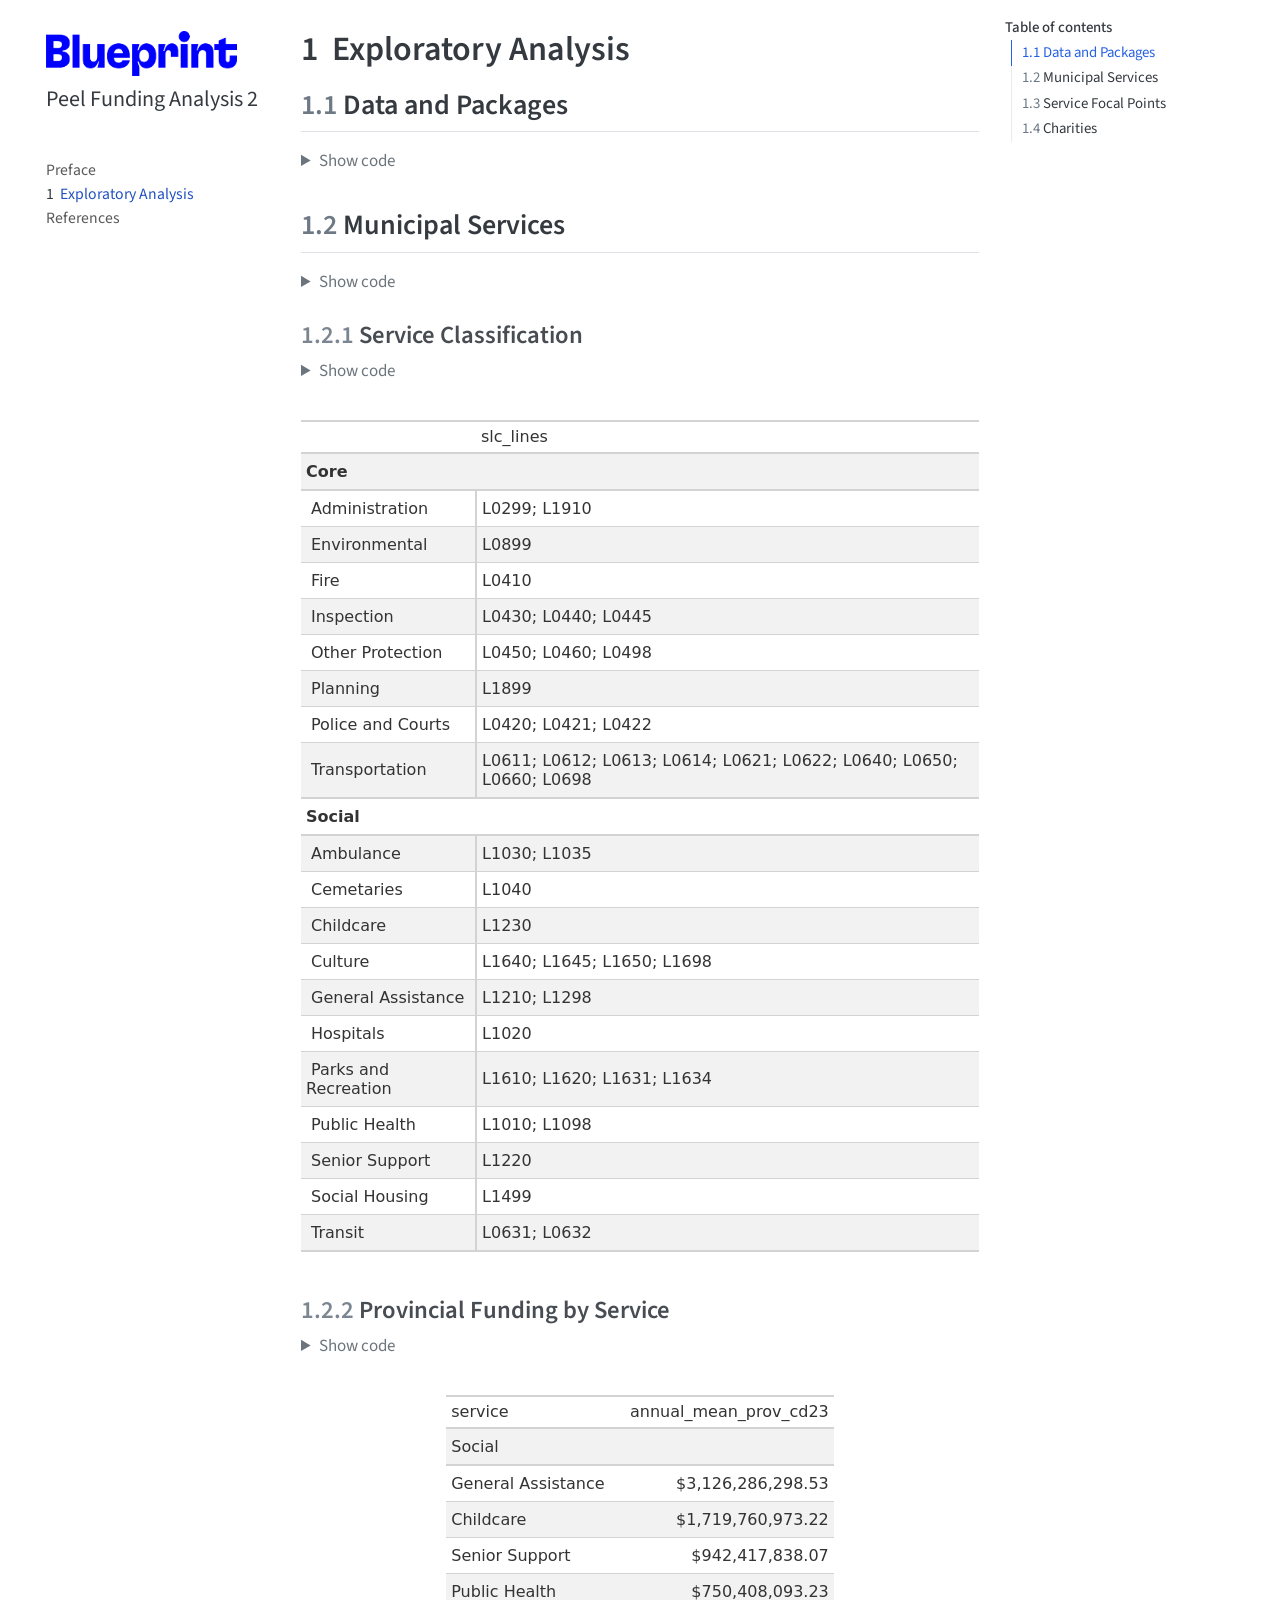
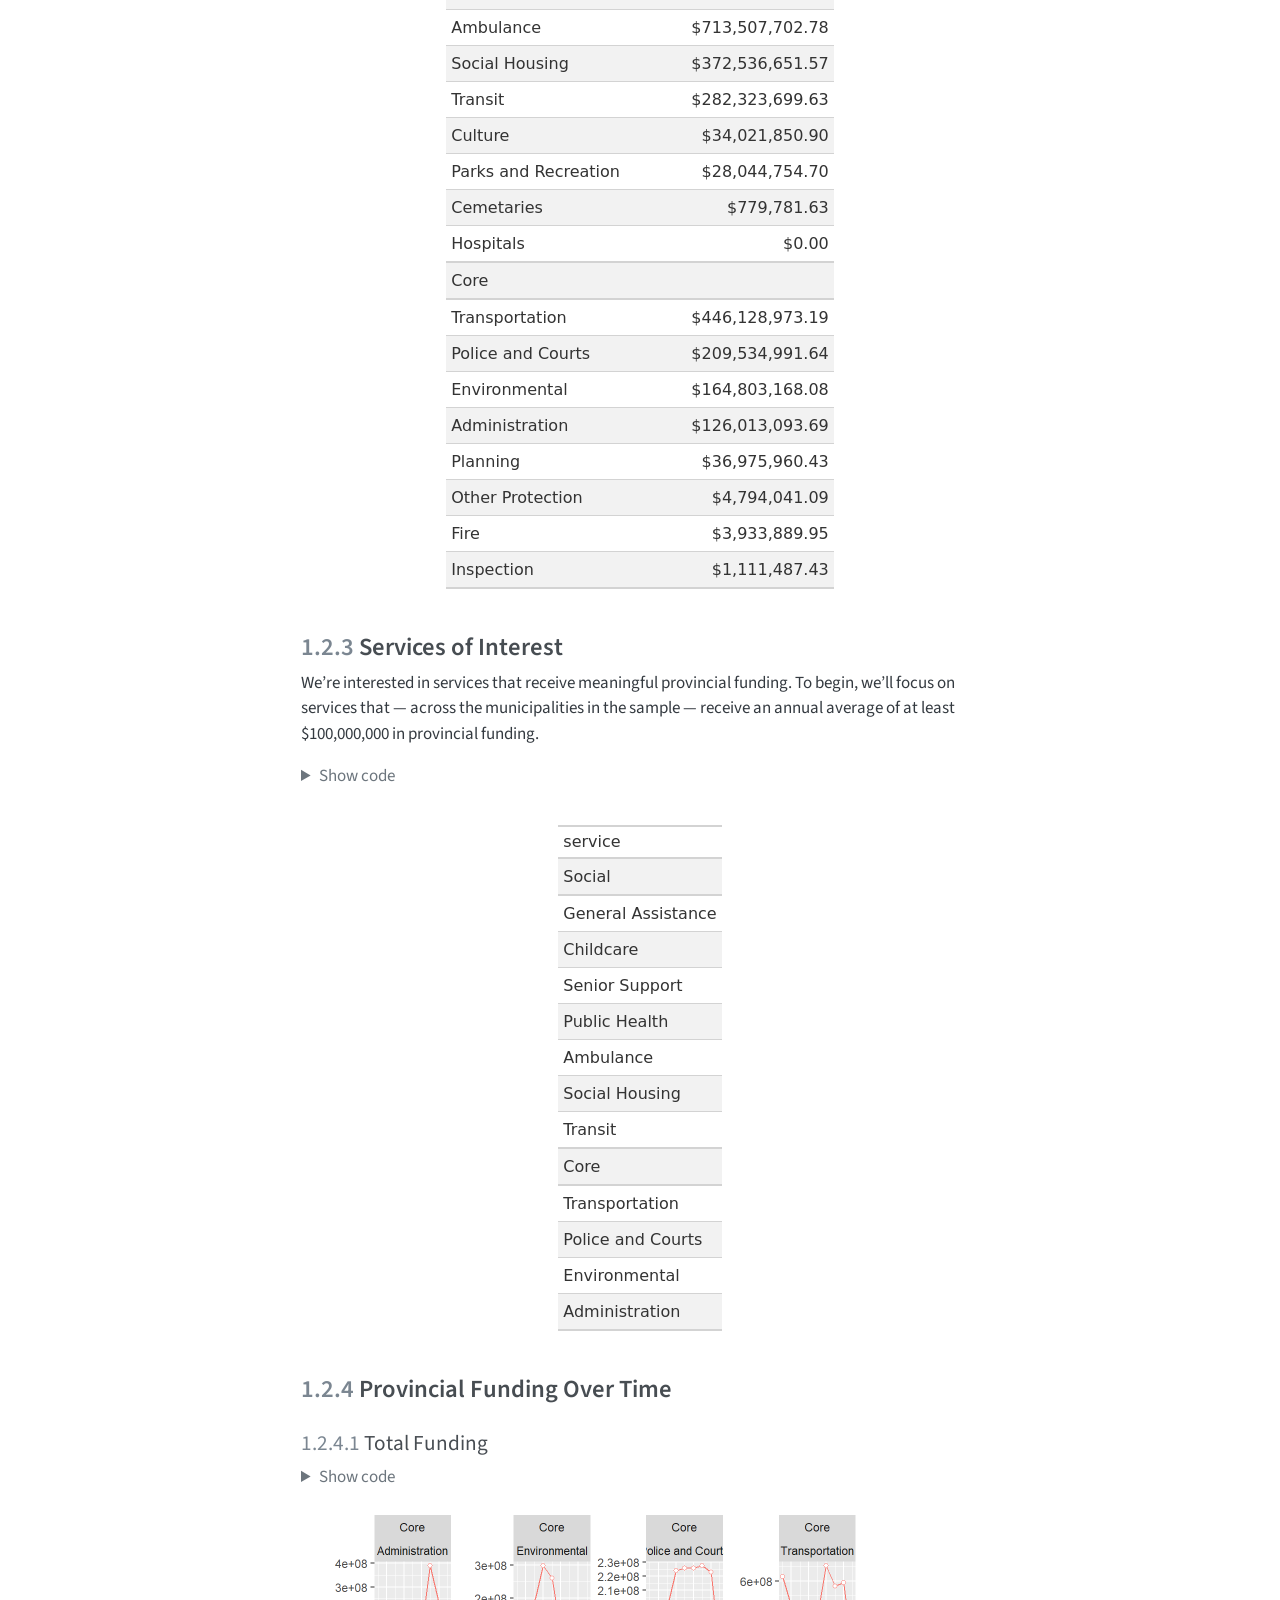
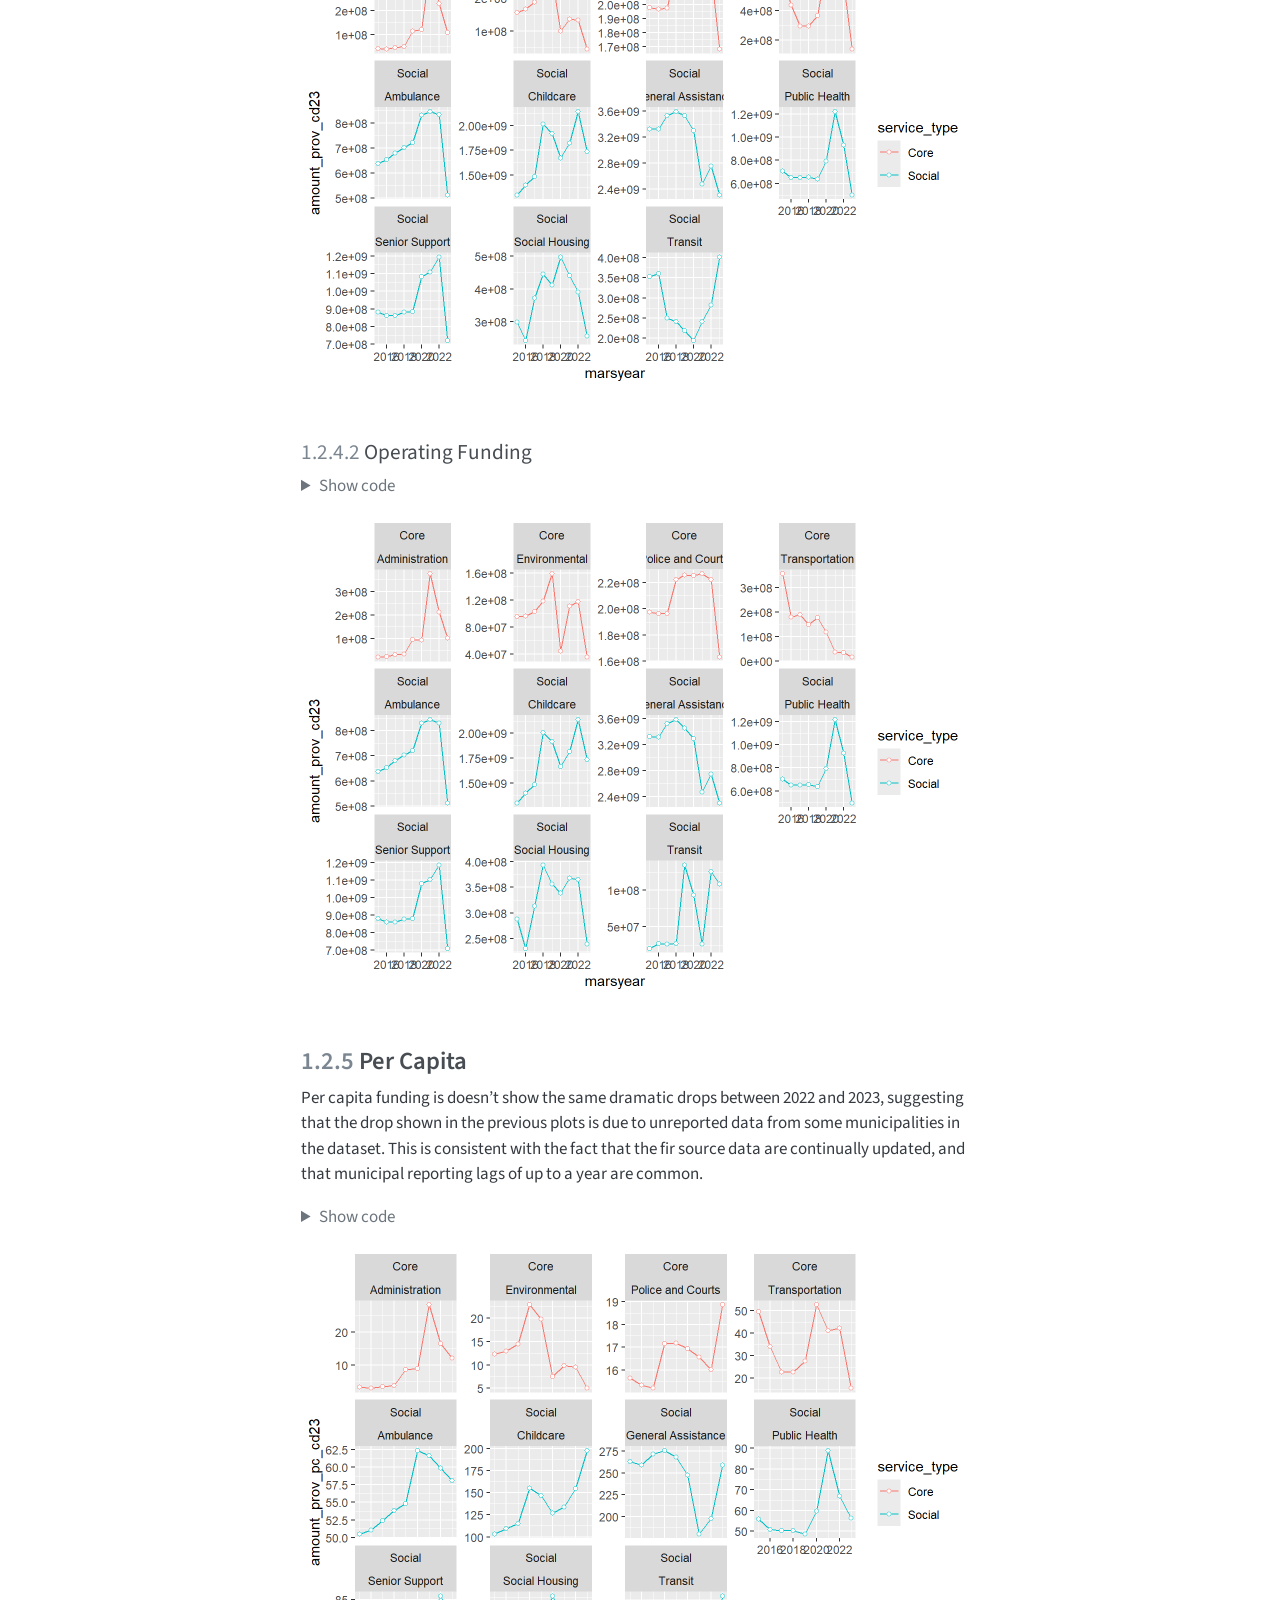
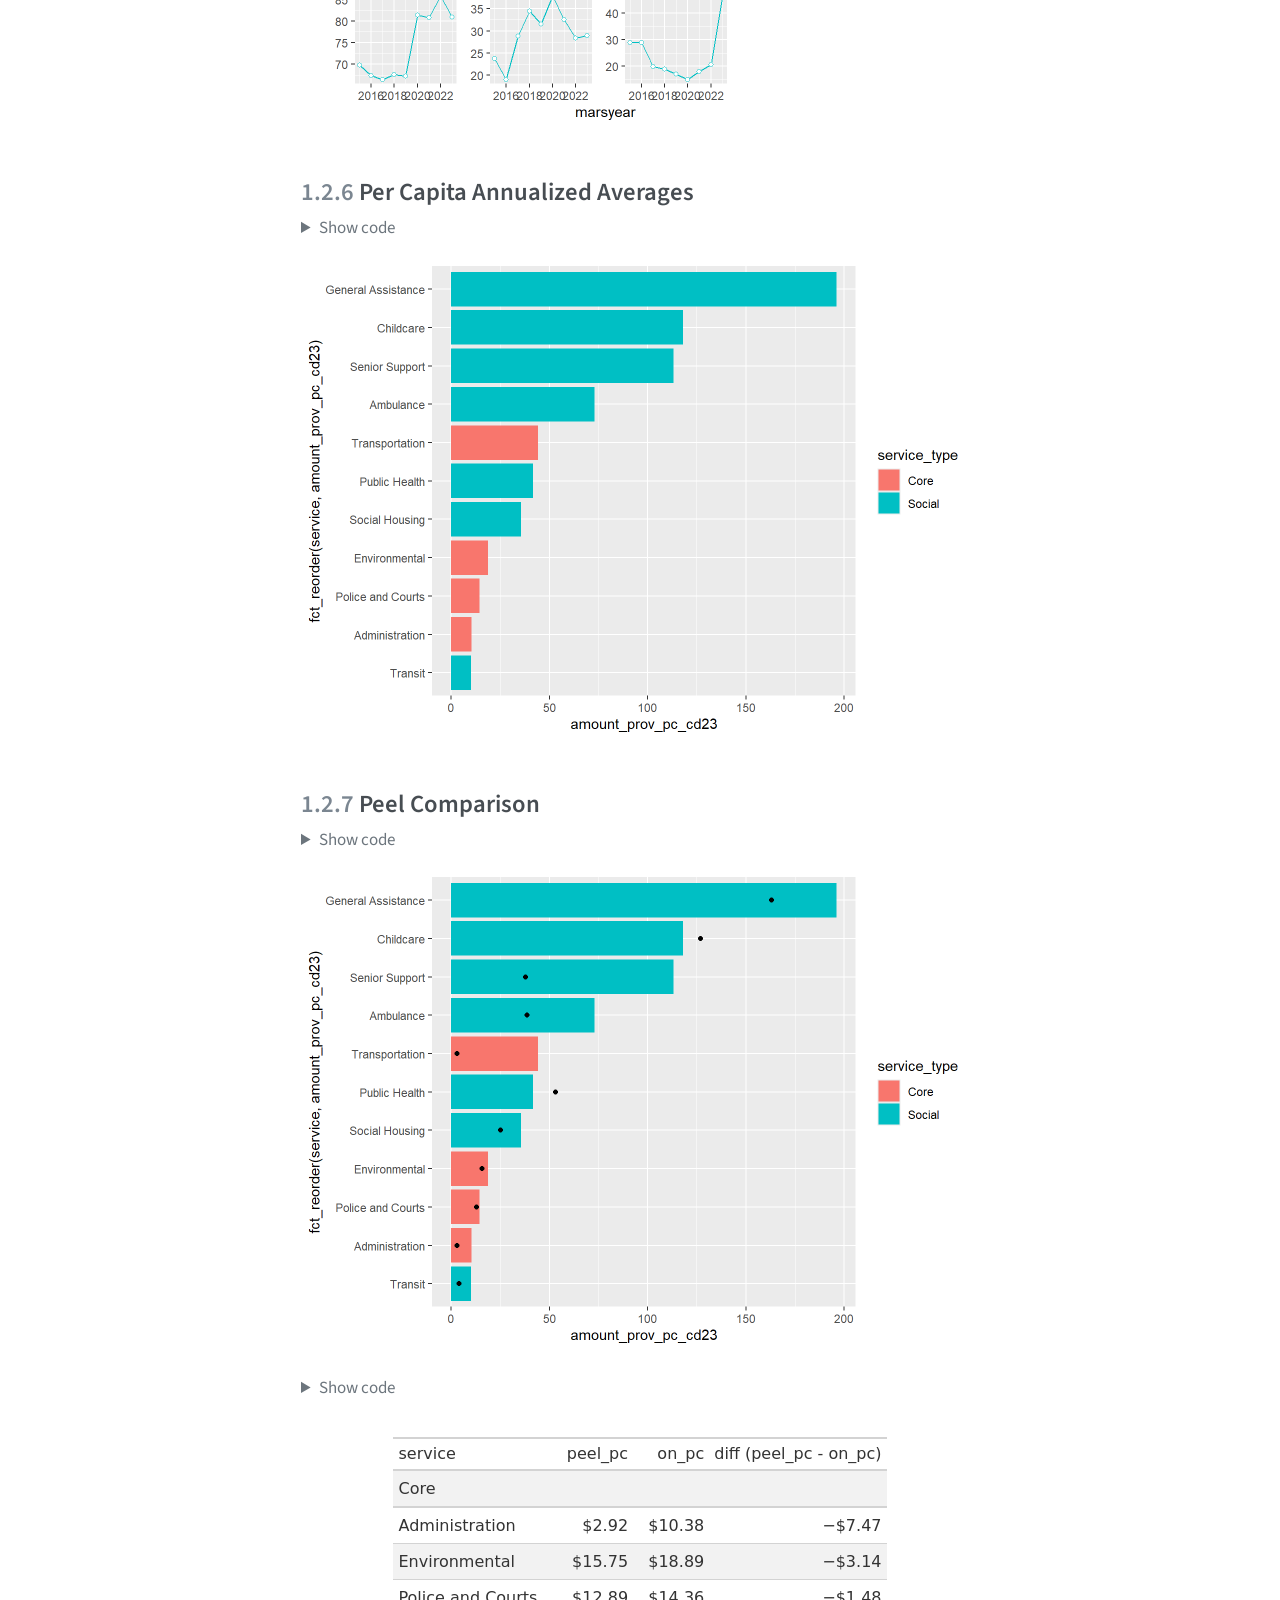
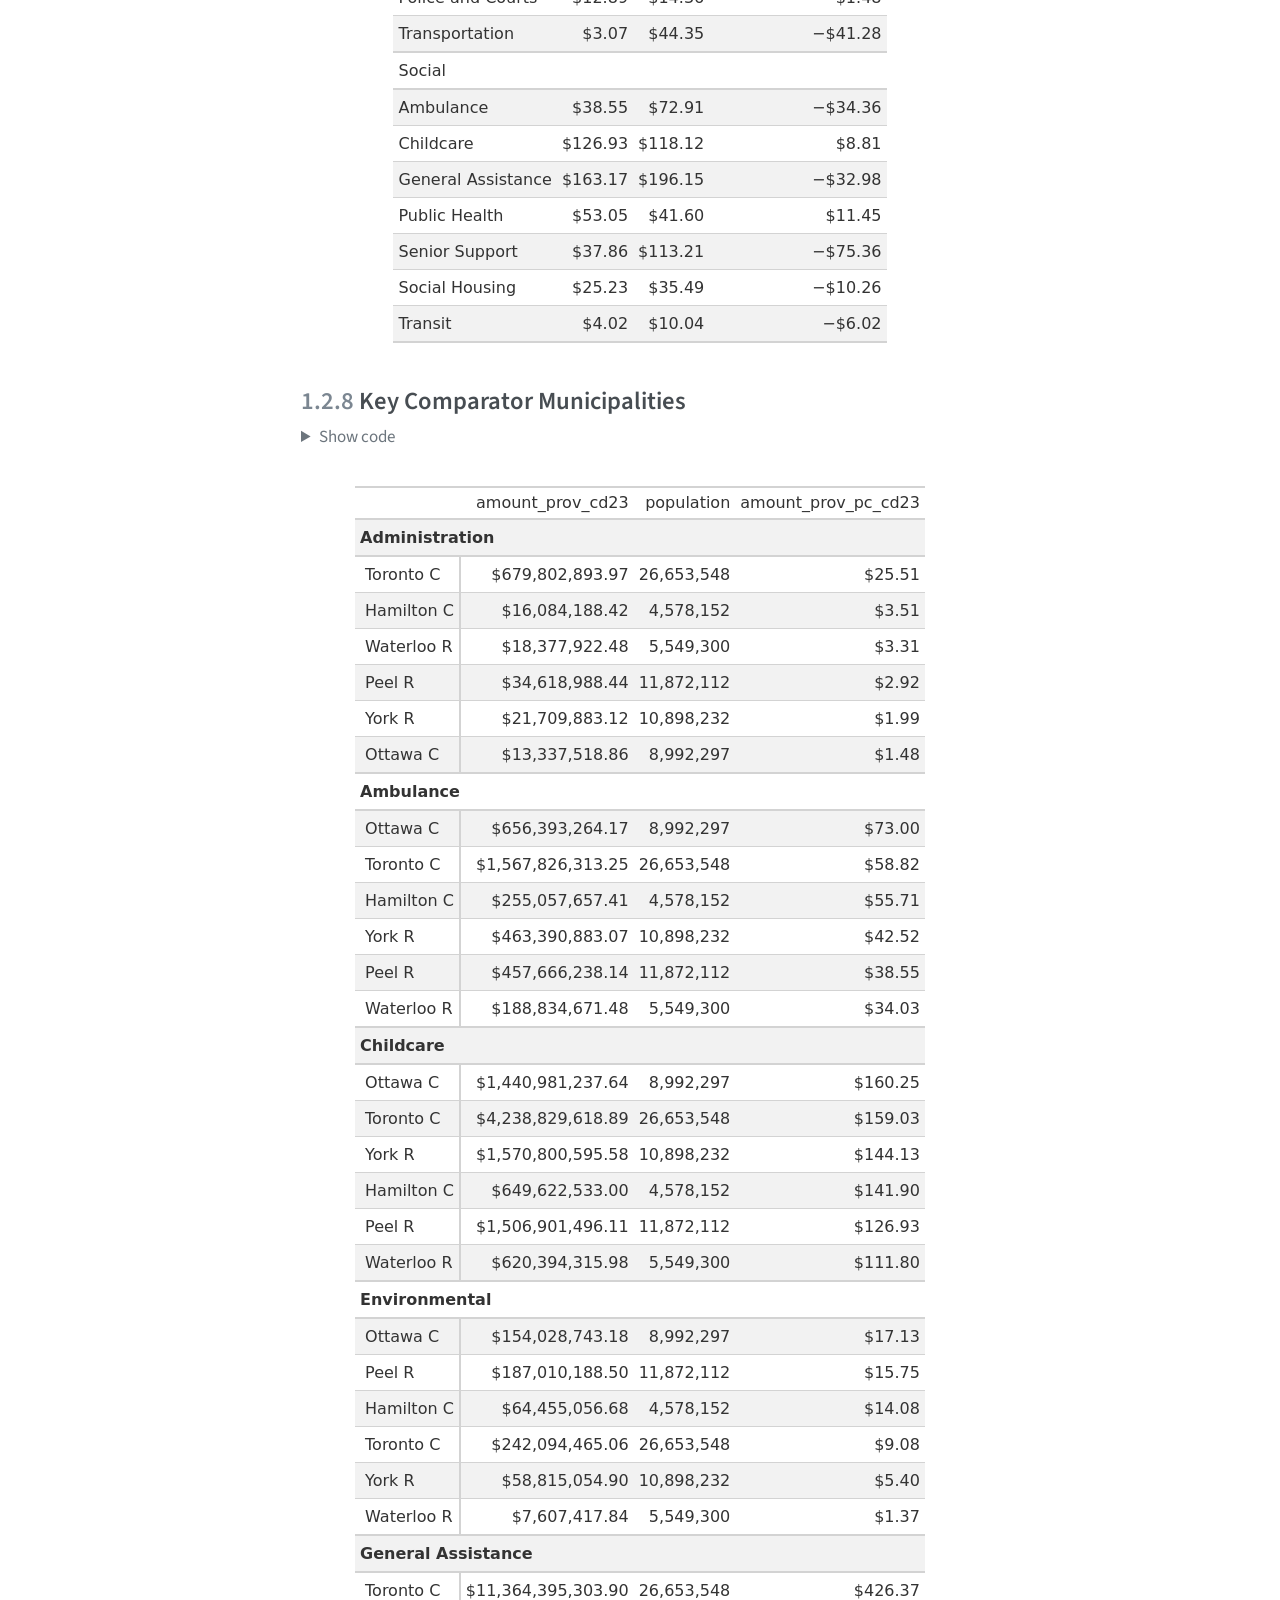
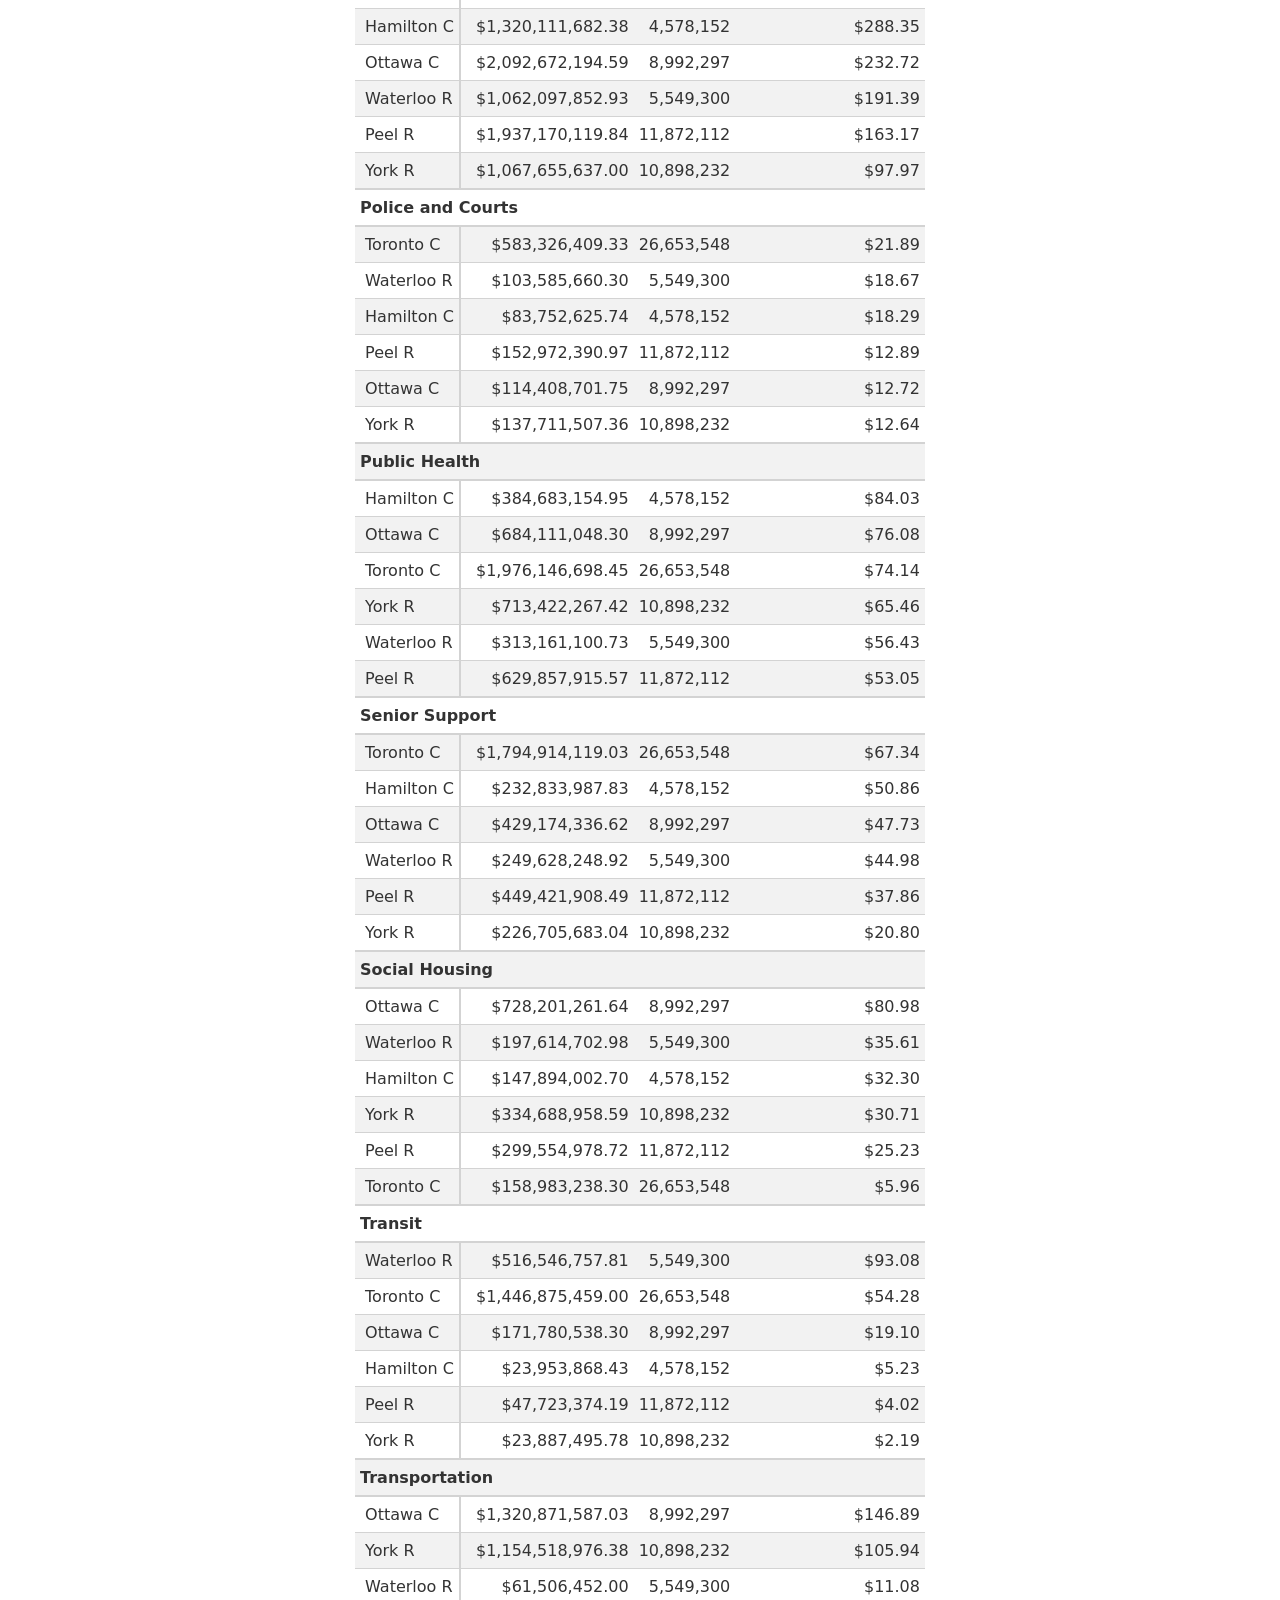
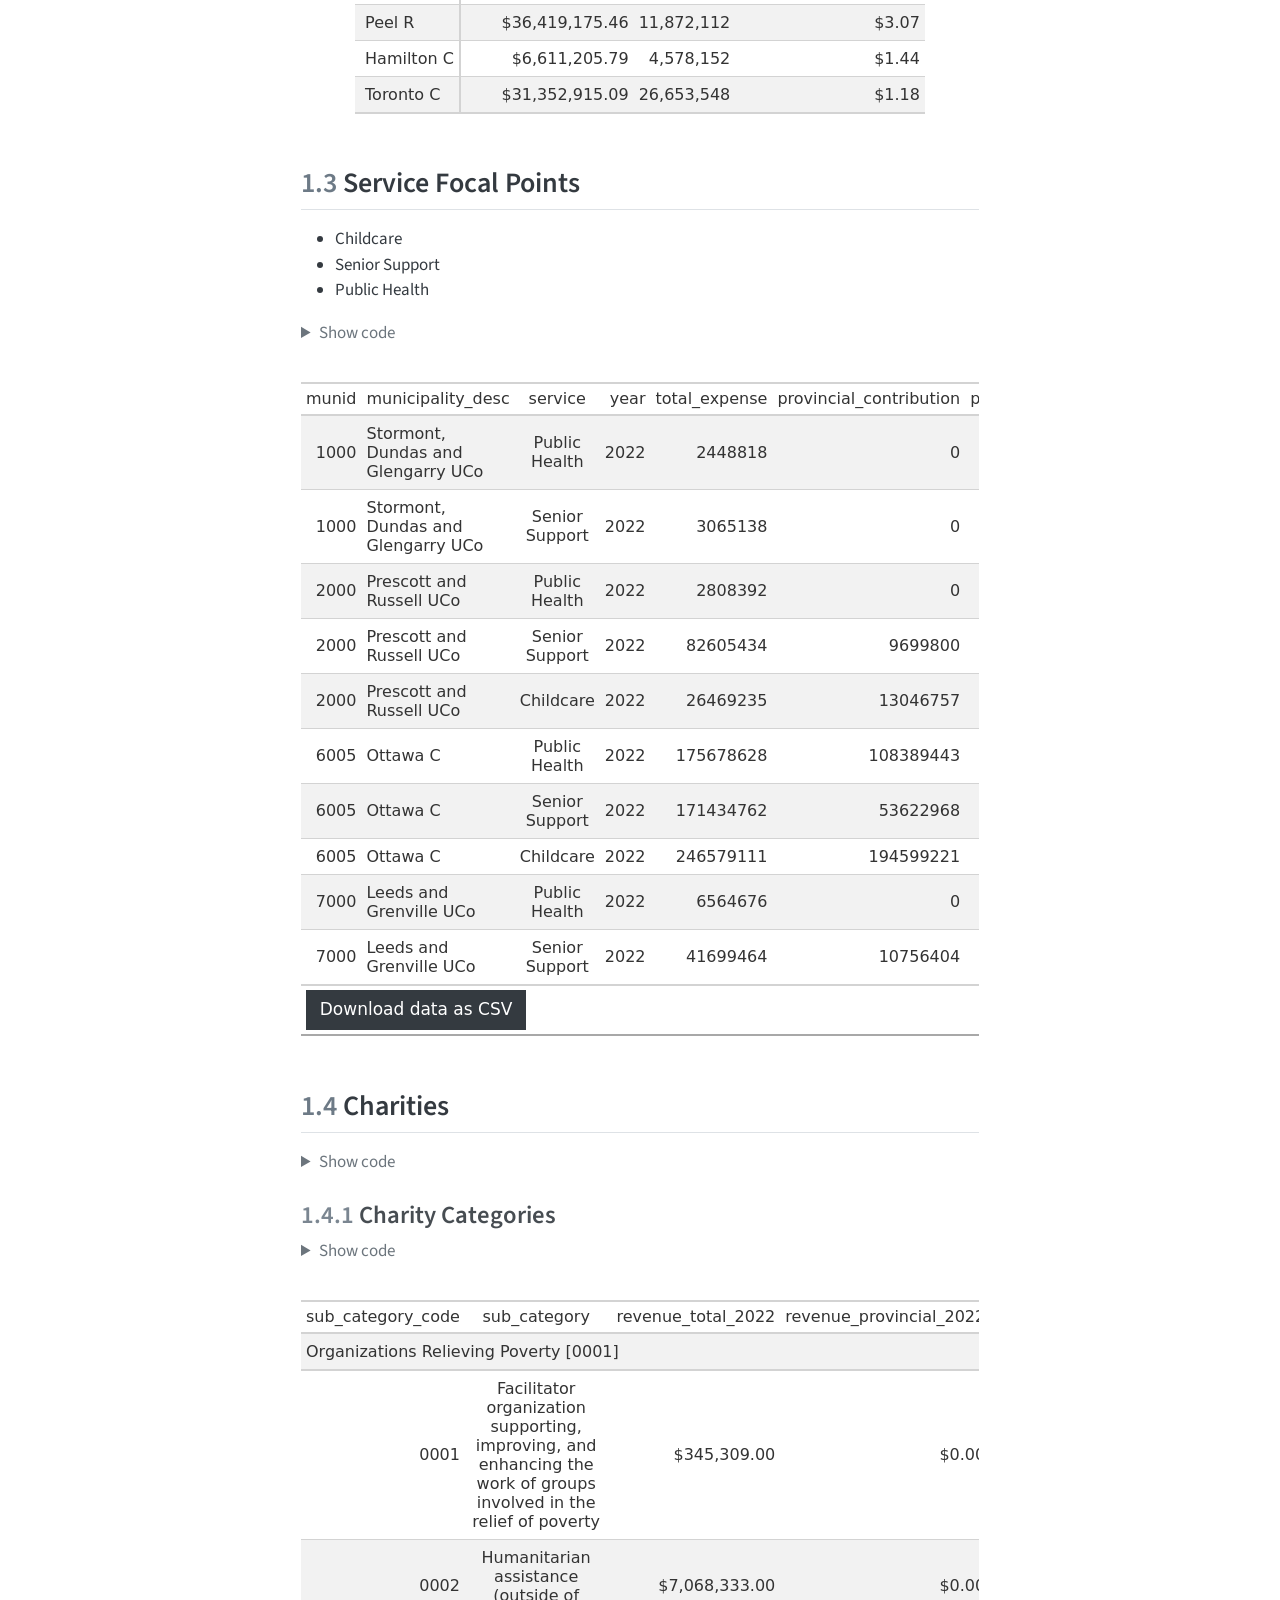
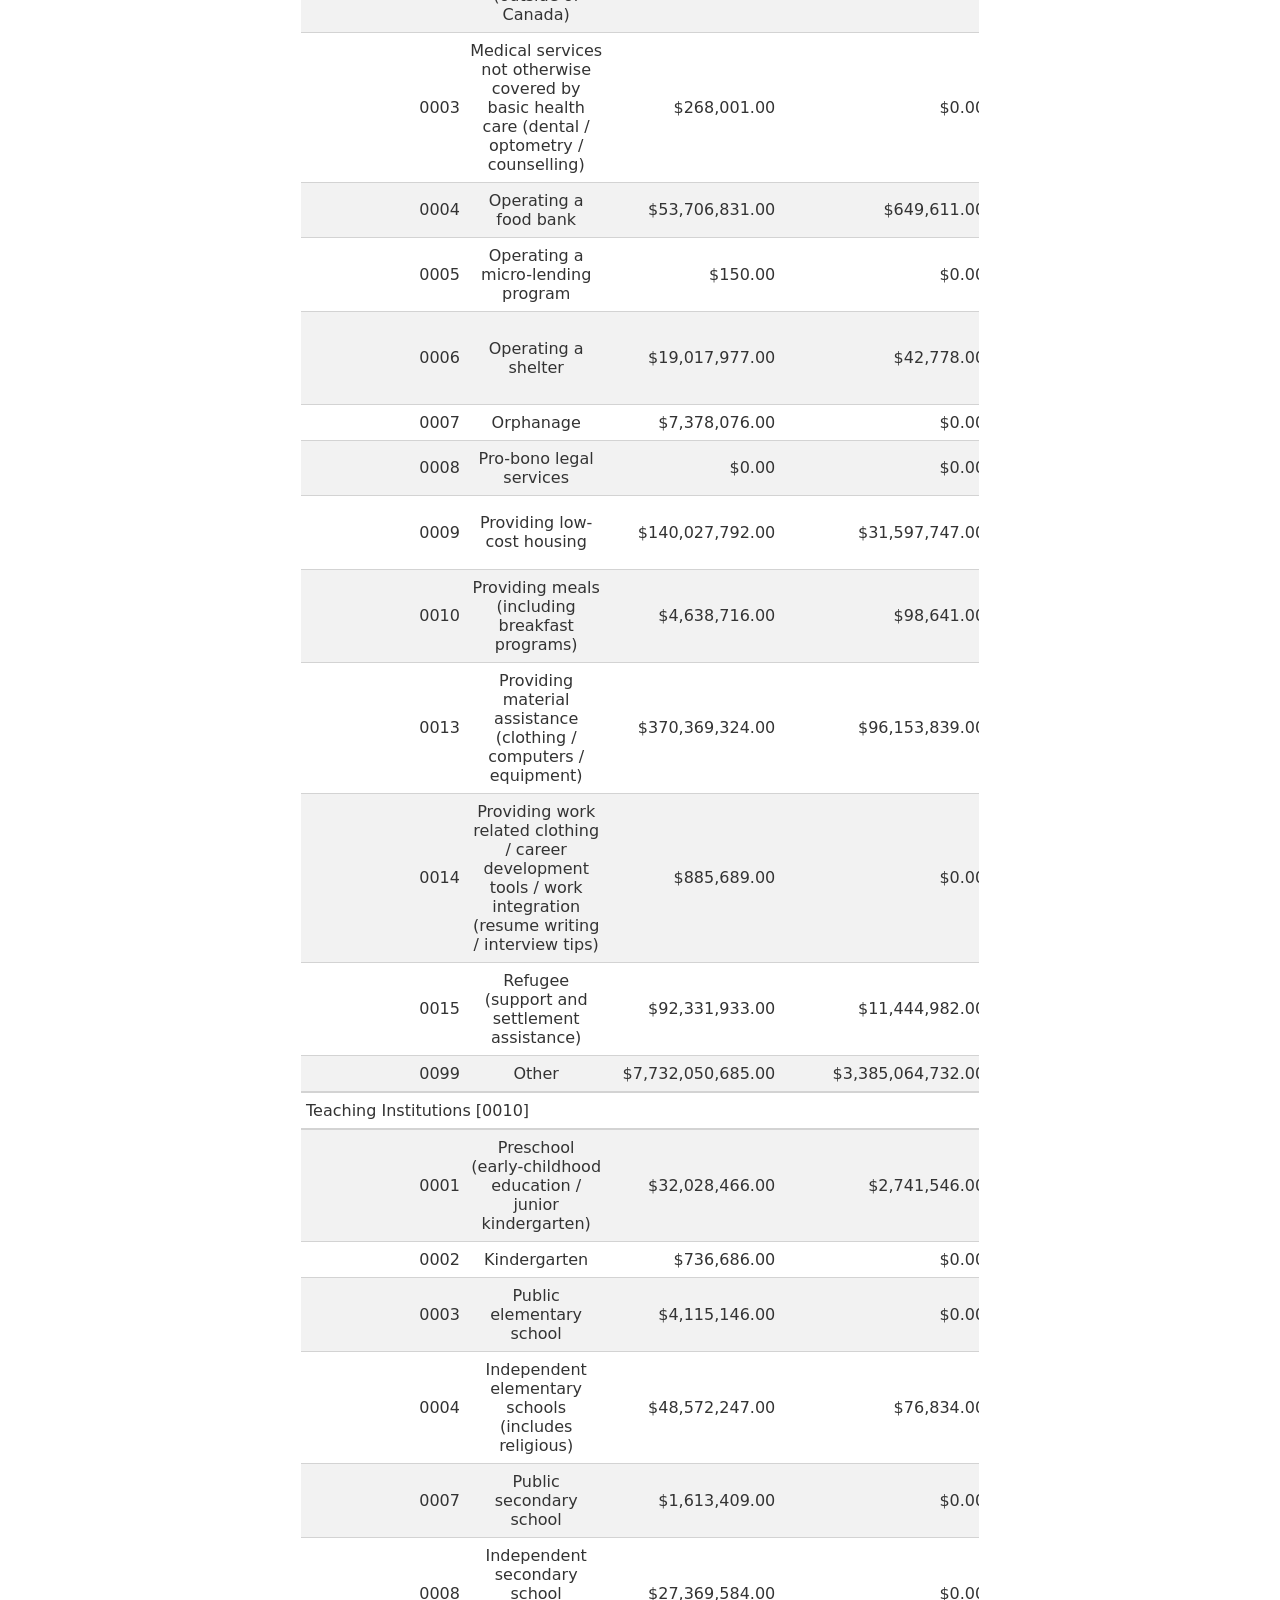
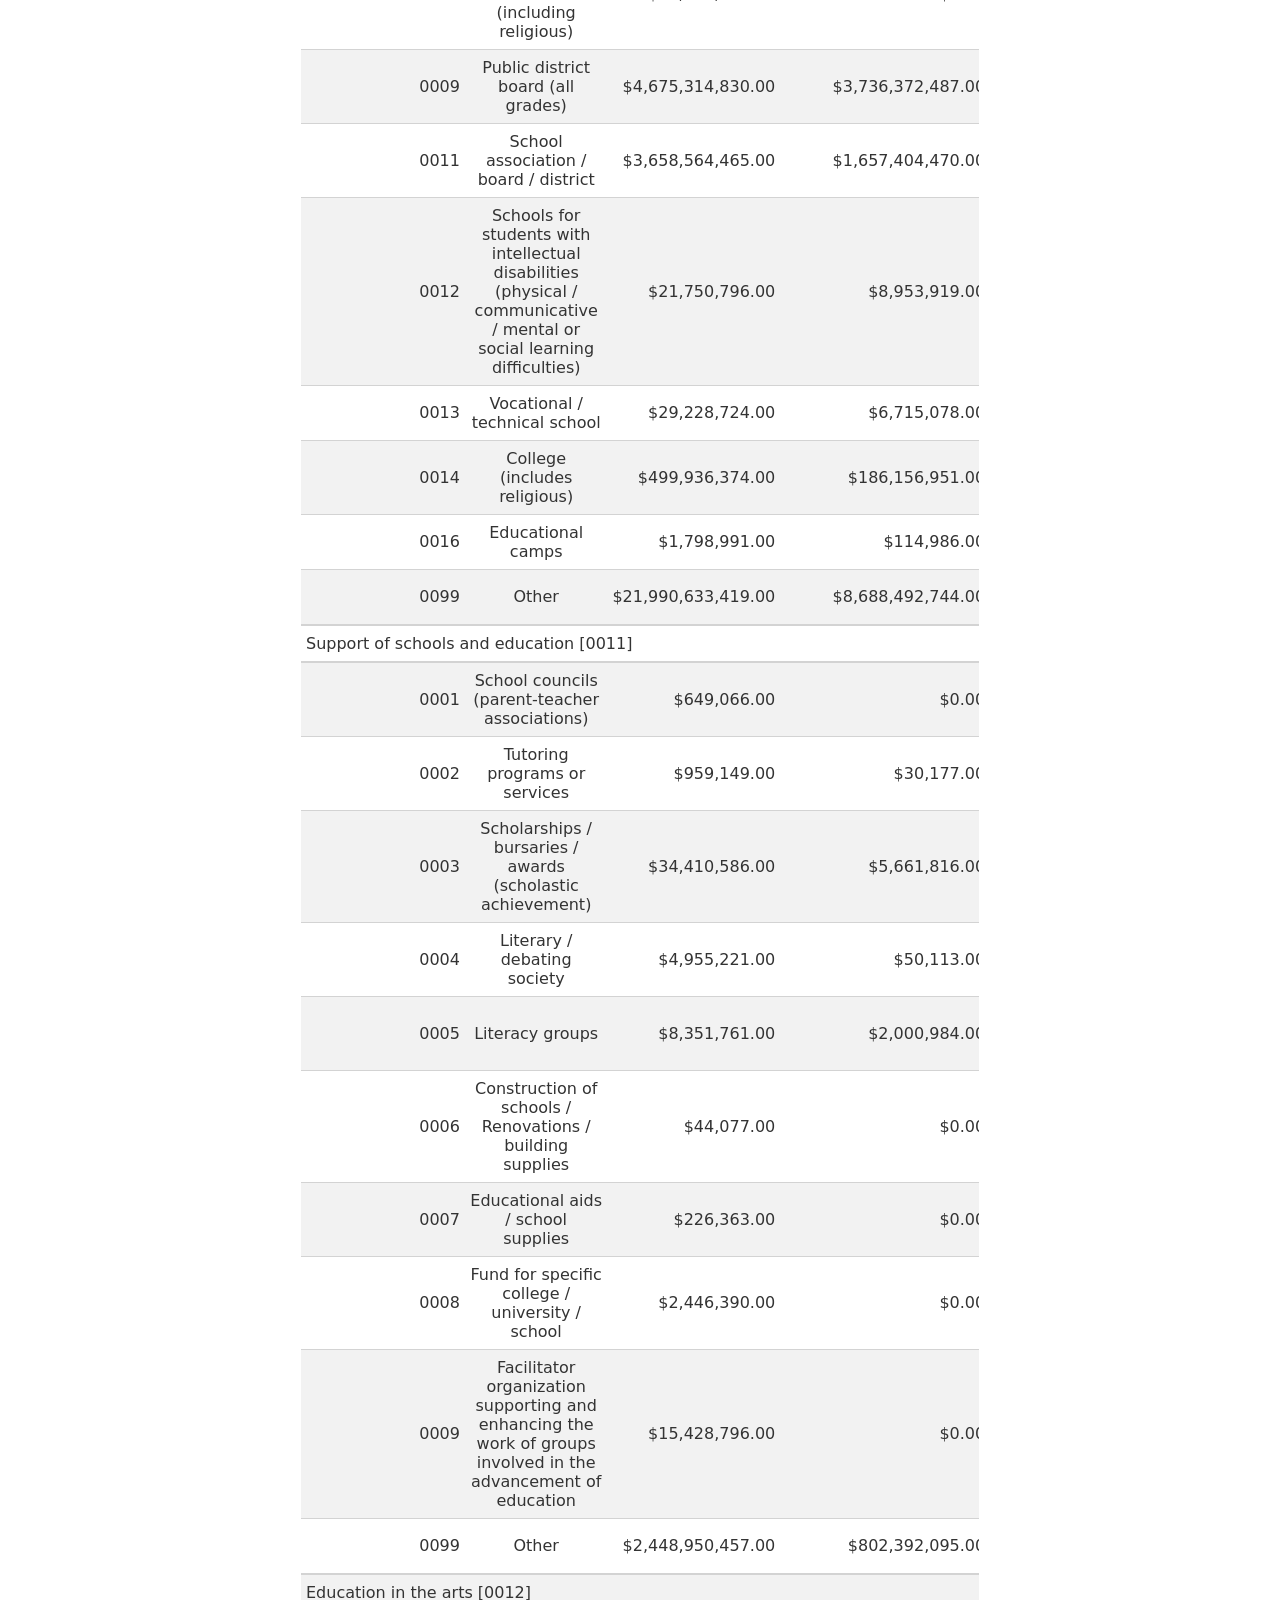
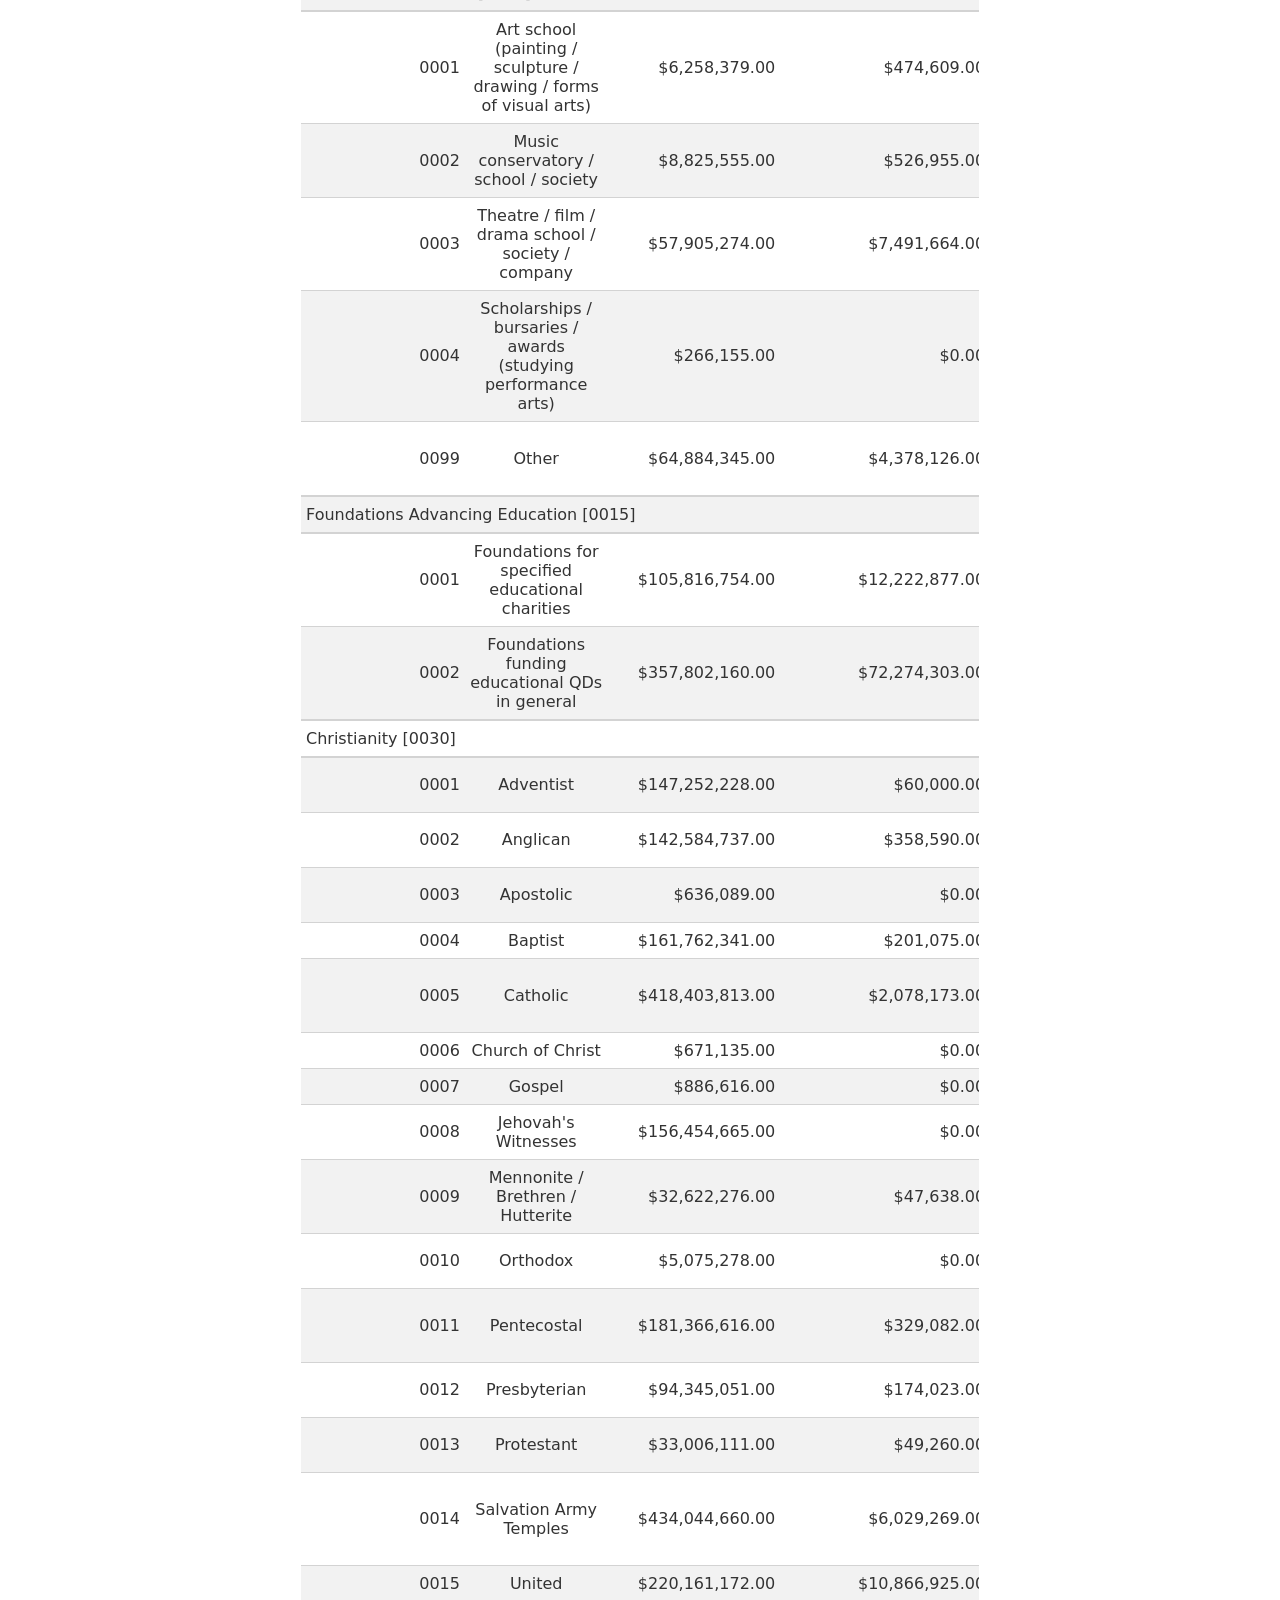
==== commit d63f9856: "draft clustering 2" ====
--- a/docs/exploration.html
+++ b/docs/exploration.html
@@ -9646,7 +9646,7 @@
 <span id="cb27-14"><a href="#cb27-14" aria-hidden="true" tabindex="-1"></a></span>
 <span id="cb27-15"><a href="#cb27-15" aria-hidden="true" tabindex="-1"></a>dplt_peel_orgs <span class="sc">|&gt;</span> </span>
 <span id="cb27-16"><a href="#cb27-16" aria-hidden="true" tabindex="-1"></a>  <span class="fu">arrange</span>(analysis_category, <span class="fu">desc</span>(revenue_org_22)) <span class="sc">|&gt;</span> </span>
-<span id="cb27-17"><a href="#cb27-17" aria-hidden="true" tabindex="-1"></a>  <span class="fu">group_by</span>(analysis_category, t3010_category) <span class="sc">|&gt;</span> </span>
+<span id="cb27-17"><a href="#cb27-17" aria-hidden="true" tabindex="-1"></a>  <span class="fu">group_by</span>(analysis_category, t3010_code) <span class="sc">|&gt;</span> </span>
 <span id="cb27-18"><a href="#cb27-18" aria-hidden="true" tabindex="-1"></a>  <span class="fu">slice</span>(<span class="dv">1</span>) <span class="sc">|&gt;</span> </span>
 <span id="cb27-19"><a href="#cb27-19" aria-hidden="true" tabindex="-1"></a>  <span class="fu">group_by</span>(analysis_category) <span class="sc">|&gt;</span> </span>
 <span id="cb27-20"><a href="#cb27-20" aria-hidden="true" tabindex="-1"></a>  <span class="fu">gt</span>(<span class="at">groupname_col =</span> <span class="st">"analysis_category"</span>) <span class="sc">|&gt;</span></span>
@@ -10133,32 +10133,116 @@
 <td colspan="5" id="Public Health" class="gt_group_heading" data-quarto-table-cell-role="th" style="font-weight: bold" scope="colgroup">Public Health</td>
 </tr>
 <tr class="even gt_row_group_first">
+<td class="gt_row gt_left" headers="Public Health  t3010_category">Core Health Care</td>
+<td class="gt_row gt_left" headers="Public Health  t3010_sub_category">Addiction recovery programs and centres</td>
+<td class="gt_row gt_center" headers="Public Health  t3010_code">0100-0001</td>
+<td class="gt_row gt_left" headers="Public Health  legal_name">THE PEEL ADDICTION ASSESSMENT AND REFERRAL CENTRE</td>
+<td class="gt_row gt_right" headers="Public Health  revenue_org_22">$4,283,726</td>
+</tr>
+<tr class="odd">
+<td class="gt_row gt_left" headers="Public Health  t3010_category">Core Health Care</td>
+<td class="gt_row gt_left" headers="Public Health  t3010_sub_category">Community health centre / medical clinic</td>
+<td class="gt_row gt_center" headers="Public Health  t3010_code">0100-0002</td>
+<td class="gt_row gt_left" headers="Public Health  legal_name">WELLFORT COMMUNITY HEALTH SERVICES</td>
+<td class="gt_row gt_right" headers="Public Health  revenue_org_22">$13,649,819</td>
+</tr>
+<tr class="even">
+<td class="gt_row gt_left" headers="Public Health  t3010_category">Core Health Care</td>
+<td class="gt_row gt_left" headers="Public Health  t3010_sub_category">Dental Clinic</td>
+<td class="gt_row gt_center" headers="Public Health  t3010_code">0100-0003</td>
+<td class="gt_row gt_left" headers="Public Health  legal_name">HEALTH OUTREACH</td>
+<td class="gt_row gt_right" headers="Public Health  revenue_org_22">$34,131</td>
+</tr>
+<tr class="odd">
+<td class="gt_row gt_left" headers="Public Health  t3010_category">Core Health Care</td>
+<td class="gt_row gt_left" headers="Public Health  t3010_sub_category">Counselling or support group programs</td>
+<td class="gt_row gt_center" headers="Public Health  t3010_code">0100-0004</td>
+<td class="gt_row gt_left" headers="Public Health  legal_name">CANADIAN CELIAC ASSOCIATION TORONTO CHAPTER</td>
+<td class="gt_row gt_right" headers="Public Health  revenue_org_22">$9,043</td>
+</tr>
+<tr class="even">
+<td class="gt_row gt_left" headers="Public Health  t3010_category">Core Health Care</td>
+<td class="gt_row gt_left" headers="Public Health  t3010_sub_category">First aid services</td>
+<td class="gt_row gt_center" headers="Public Health  t3010_code">0100-0005</td>
+<td class="gt_row gt_left" headers="Public Health  legal_name">ORNGE</td>
+<td class="gt_row gt_right" headers="Public Health  revenue_org_22">$234,914,978</td>
+</tr>
+<tr class="odd">
+<td class="gt_row gt_left" headers="Public Health  t3010_category">Core Health Care</td>
+<td class="gt_row gt_left" headers="Public Health  t3010_sub_category">Hospice</td>
+<td class="gt_row gt_center" headers="Public Health  t3010_code">0100-0007</td>
+<td class="gt_row gt_left" headers="Public Health  legal_name">KAY BLAIR HOSPICE</td>
+<td class="gt_row gt_right" headers="Public Health  revenue_org_22">$55,105</td>
+</tr>
+<tr class="even">
+<td class="gt_row gt_left" headers="Public Health  t3010_category">Core Health Care</td>
+<td class="gt_row gt_left" headers="Public Health  t3010_sub_category">Providing palliative care service</td>
+<td class="gt_row gt_center" headers="Public Health  t3010_code">0100-0009</td>
+<td class="gt_row gt_left" headers="Public Health  legal_name">Fund Homecare Canada</td>
+<td class="gt_row gt_right" headers="Public Health  revenue_org_22">$0</td>
+</tr>
+<tr class="odd">
+<td class="gt_row gt_left" headers="Public Health  t3010_category">Core Health Care</td>
+<td class="gt_row gt_left" headers="Public Health  t3010_sub_category">Treatment / preventative care for specific disease / health condition</td>
+<td class="gt_row gt_center" headers="Public Health  t3010_code">0100-0014</td>
+<td class="gt_row gt_left" headers="Public Health  legal_name">ALZHEIMER SOCIETY OF DUFFERIN COUNTY</td>
+<td class="gt_row gt_right" headers="Public Health  revenue_org_22">$852,353</td>
+</tr>
+<tr class="even">
+<td class="gt_row gt_left" headers="Public Health  t3010_category">Supportive Health Care</td>
+<td class="gt_row gt_left" headers="Public Health  t3010_sub_category">General health promotion / prevention</td>
+<td class="gt_row gt_center" headers="Public Health  t3010_code">0110-0004</td>
+<td class="gt_row gt_left" headers="Public Health  legal_name">WORKPLACE HEALTH WITHOUT BORDERS</td>
+<td class="gt_row gt_right" headers="Public Health  revenue_org_22">$12,040</td>
+</tr>
+<tr class="odd">
+<td class="gt_row gt_left" headers="Public Health  t3010_category">Supportive Health Care</td>
+<td class="gt_row gt_left" headers="Public Health  t3010_sub_category">Health counselling and group support programs</td>
+<td class="gt_row gt_center" headers="Public Health  t3010_code">0110-0007</td>
+<td class="gt_row gt_left" headers="Public Health  legal_name">Canadian Association of Psychoanalytic Child Therapists (CAPCT)</td>
+<td class="gt_row gt_right" headers="Public Health  revenue_org_22">$34,417</td>
+</tr>
+<tr class="even">
+<td class="gt_row gt_left" headers="Public Health  t3010_category">Supportive Health Care</td>
+<td class="gt_row gt_left" headers="Public Health  t3010_sub_category">Respite for caregivers of persons with serious health conditions</td>
+<td class="gt_row gt_center" headers="Public Health  t3010_code">0110-0012</td>
+<td class="gt_row gt_left" headers="Public Health  legal_name">THE GOVERNING COUNCIL OF THE SALVATION ARMY IN CANADA/CONSEIL DE DIRECTION DE L'ARMÉE DU SALUT DU CANADA</td>
+<td class="gt_row gt_right" headers="Public Health  revenue_org_22">$3,021,930</td>
+</tr>
+<tr class="odd">
+<td class="gt_row gt_left" headers="Public Health  t3010_category">Supportive Health Care</td>
+<td class="gt_row gt_left" headers="Public Health  t3010_sub_category">Services for adults and children with developmental disabilities</td>
+<td class="gt_row gt_center" headers="Public Health  t3010_code">0110-0014</td>
+<td class="gt_row gt_left" headers="Public Health  legal_name">APPLEWOOD CENTRE FOR ADULT LEARNING</td>
+<td class="gt_row gt_right" headers="Public Health  revenue_org_22">$460,045</td>
+</tr>
+<tr class="even">
+<td class="gt_row gt_left" headers="Public Health  t3010_category">Protective Health Care</td>
+<td class="gt_row gt_left" headers="Public Health  t3010_sub_category">Safety council / society</td>
+<td class="gt_row gt_center" headers="Public Health  t3010_code">0120-0005</td>
+<td class="gt_row gt_left" headers="Public Health  legal_name">PEEL PARAMEDIC ASSOCIATION</td>
+<td class="gt_row gt_right" headers="Public Health  revenue_org_22">$71,743</td>
+</tr>
+<tr class="odd">
+<td class="gt_row gt_left" headers="Public Health  t3010_category">Protective Health Care</td>
+<td class="gt_row gt_left" headers="Public Health  t3010_sub_category">Search and rescue / lifesaving services</td>
+<td class="gt_row gt_center" headers="Public Health  t3010_code">0120-0006</td>
+<td class="gt_row gt_left" headers="Public Health  legal_name">RESPOND SEARCH AND RESCUE ONTARIO</td>
+<td class="gt_row gt_right" headers="Public Health  revenue_org_22">$6,250</td>
+</tr>
+<tr class="even">
+<td class="gt_row gt_left" headers="Public Health  t3010_category">Community Resource</td>
+<td class="gt_row gt_left" headers="Public Health  t3010_sub_category">Rape / sexual assault / abuse support</td>
+<td class="gt_row gt_center" headers="Public Health  t3010_code">0160-0012</td>
+<td class="gt_row gt_left" headers="Public Health  legal_name">ENDLESS POSSIBILITIES &amp; HOPE DEVELOPMENT ORGANIZATION</td>
+<td class="gt_row gt_right" headers="Public Health  revenue_org_22">$104,000</td>
+</tr>
+<tr class="odd">
 <td class="gt_row gt_left" headers="Public Health  t3010_category">Community Resource</td>
 <td class="gt_row gt_left" headers="Public Health  t3010_sub_category">Suicide prevention</td>
 <td class="gt_row gt_center" headers="Public Health  t3010_code">0160-0014</td>
 <td class="gt_row gt_left" headers="Public Health  legal_name">Team Unbreakable</td>
 <td class="gt_row gt_right" headers="Public Health  revenue_org_22">$193,716</td>
-</tr>
-<tr class="odd">
-<td class="gt_row gt_left" headers="Public Health  t3010_category">Core Health Care</td>
-<td class="gt_row gt_left" headers="Public Health  t3010_sub_category">First aid services</td>
-<td class="gt_row gt_center" headers="Public Health  t3010_code">0100-0005</td>
-<td class="gt_row gt_left" headers="Public Health  legal_name">ORNGE</td>
-<td class="gt_row gt_right" headers="Public Health  revenue_org_22">$234,914,978</td>
-</tr>
-<tr class="even">
-<td class="gt_row gt_left" headers="Public Health  t3010_category">Protective Health Care</td>
-<td class="gt_row gt_left" headers="Public Health  t3010_sub_category">Safety council / society</td>
-<td class="gt_row gt_center" headers="Public Health  t3010_code">0120-0005</td>
-<td class="gt_row gt_left" headers="Public Health  legal_name">PEEL PARAMEDIC ASSOCIATION</td>
-<td class="gt_row gt_right" headers="Public Health  revenue_org_22">$71,743</td>
-</tr>
-<tr class="odd">
-<td class="gt_row gt_left" headers="Public Health  t3010_category">Supportive Health Care</td>
-<td class="gt_row gt_left" headers="Public Health  t3010_sub_category">Respite for caregivers of persons with serious health conditions</td>
-<td class="gt_row gt_center" headers="Public Health  t3010_code">0110-0012</td>
-<td class="gt_row gt_left" headers="Public Health  legal_name">THE GOVERNING COUNCIL OF THE SALVATION ARMY IN CANADA/CONSEIL DE DIRECTION DE L'ARMÉE DU SALUT DU CANADA</td>
-<td class="gt_row gt_right" headers="Public Health  revenue_org_22">$3,021,930</td>
 </tr>
 <tr class="even gt_group_heading_row">
 <td colspan="5" id="Childcare" class="gt_group_heading" data-quarto-table-cell-role="th" style="font-weight: bold" scope="colgroup">Childcare</td>
@@ -10175,20 +10259,62 @@
 </tr>
 <tr class="odd gt_row_group_first">
 <td class="gt_row gt_left" headers="Senior Support  t3010_category">Relief of the Aged</td>
+<td class="gt_row gt_left" headers="Senior Support  t3010_sub_category">Home support/services (personal care / meals / housekeeping / shopping assistance / laundry / home repair)</td>
+<td class="gt_row gt_center" headers="Senior Support  t3010_code">0150-0002</td>
+<td class="gt_row gt_left" headers="Senior Support  legal_name">BRAMPTON MEALS-ON-WHEELS</td>
+<td class="gt_row gt_right" headers="Senior Support  revenue_org_22">$603,890</td>
+</tr>
+<tr class="even">
+<td class="gt_row gt_left" headers="Senior Support  t3010_category">Relief of the Aged</td>
+<td class="gt_row gt_left" headers="Senior Support  t3010_sub_category">Relieving isolation (companionship / accompaniment to social outings)</td>
+<td class="gt_row gt_center" headers="Senior Support  t3010_code">0150-0004</td>
+<td class="gt_row gt_left" headers="Senior Support  legal_name">CALEDON SENIORS CENTRE</td>
+<td class="gt_row gt_right" headers="Senior Support  revenue_org_22">$377,975</td>
+</tr>
+<tr class="odd">
+<td class="gt_row gt_left" headers="Senior Support  t3010_category">Relief of the Aged</td>
 <td class="gt_row gt_left" headers="Senior Support  t3010_sub_category">Seniors' outreach programs (housekeeping / tax preparation, etc.)</td>
 <td class="gt_row gt_center" headers="Senior Support  t3010_code">0150-0005</td>
 <td class="gt_row gt_left" headers="Senior Support  legal_name">ACTIVE ADULT CENTRE OF MISSISSAUGA</td>
 <td class="gt_row gt_right" headers="Senior Support  revenue_org_22">$727,652</td>
 </tr>
-<tr class="even gt_group_heading_row">
+<tr class="even">
+<td class="gt_row gt_left" headers="Senior Support  t3010_category">Relief of the Aged</td>
+<td class="gt_row gt_left" headers="Senior Support  t3010_sub_category">Transportation for seniors</td>
+<td class="gt_row gt_center" headers="Senior Support  t3010_code">0150-0007</td>
+<td class="gt_row gt_left" headers="Senior Support  legal_name">CHURCH COMMUNITY VOLUNTEERS INC.</td>
+<td class="gt_row gt_right" headers="Senior Support  revenue_org_22">$880</td>
+</tr>
+<tr class="odd gt_group_heading_row">
 <td colspan="5" id="General Assistance" class="gt_group_heading" data-quarto-table-cell-role="th" style="font-weight: bold" scope="colgroup">General Assistance</td>
 </tr>
-<tr class="odd gt_row_group_first">
+<tr class="even gt_row_group_first">
+<td class="gt_row gt_left" headers="General Assistance  t3010_category">Organizations Relieving Poverty</td>
+<td class="gt_row gt_left" headers="General Assistance  t3010_sub_category">Operating a food bank</td>
+<td class="gt_row gt_center" headers="General Assistance  t3010_code">0001-0004</td>
+<td class="gt_row gt_left" headers="General Assistance  legal_name">SIKHS SERVING CANADA ASSOCIATION</td>
+<td class="gt_row gt_right" headers="General Assistance  revenue_org_22">$1,628,072</td>
+</tr>
+<tr class="odd">
+<td class="gt_row gt_left" headers="General Assistance  t3010_category">Organizations Relieving Poverty</td>
+<td class="gt_row gt_left" headers="General Assistance  t3010_sub_category">Providing meals (including breakfast programs)</td>
+<td class="gt_row gt_center" headers="General Assistance  t3010_code">0001-0010</td>
+<td class="gt_row gt_left" headers="General Assistance  legal_name">ASK Foundation</td>
+<td class="gt_row gt_right" headers="General Assistance  revenue_org_22">$129,541</td>
+</tr>
+<tr class="even">
 <td class="gt_row gt_left" headers="General Assistance  t3010_category">Organizations Relieving Poverty</td>
 <td class="gt_row gt_left" headers="General Assistance  t3010_sub_category">Providing material assistance (clothing / computers / equipment)</td>
 <td class="gt_row gt_center" headers="General Assistance  t3010_code">0001-0013</td>
 <td class="gt_row gt_left" headers="General Assistance  legal_name">WORLD VISION CANADA-VISION MONDIALE CANADA</td>
 <td class="gt_row gt_right" headers="General Assistance  revenue_org_22">$438,744,594</td>
+</tr>
+<tr class="odd">
+<td class="gt_row gt_left" headers="General Assistance  t3010_category">Organizations Relieving Poverty</td>
+<td class="gt_row gt_left" headers="General Assistance  t3010_sub_category">Refugee (support and settlement assistance)</td>
+<td class="gt_row gt_center" headers="General Assistance  t3010_code">0001-0015</td>
+<td class="gt_row gt_left" headers="General Assistance  legal_name">NEWCOMER CENTRE OF PEEL</td>
+<td class="gt_row gt_right" headers="General Assistance  revenue_org_22">$10,289,946</td>
 </tr>
 <tr class="even gt_group_heading_row">
 <td colspan="5" id="Social Housing" class="gt_group_heading" data-quarto-table-cell-role="th" style="font-weight: bold" scope="colgroup">Social Housing</td>
@@ -10200,118 +10326,636 @@
 <td class="gt_row gt_left" headers="Social Housing  legal_name">THE GOVERNING COUNCIL OF THE SALVATION ARMY IN CANADA/CONSEIL DE DIRECTION DE L'ARMÉE DU SALUT DU CANADA</td>
 <td class="gt_row gt_right" headers="Social Housing  revenue_org_22">$14,199,071</td>
 </tr>
-<tr class="even gt_group_heading_row">
+<tr class="even">
+<td class="gt_row gt_left" headers="Social Housing  t3010_category">Organizations Relieving Poverty</td>
+<td class="gt_row gt_left" headers="Social Housing  t3010_sub_category">Providing low-cost housing</td>
+<td class="gt_row gt_center" headers="Social Housing  t3010_code">0001-0009</td>
+<td class="gt_row gt_left" headers="Social Housing  legal_name">Brampton Bramalea Christian Fellowship Residences Ltd.</td>
+<td class="gt_row gt_right" headers="Social Housing  revenue_org_22">$4,803,047</td>
+</tr>
+<tr class="odd gt_group_heading_row">
 <td colspan="5" id="Environment" class="gt_group_heading" data-quarto-table-cell-role="th" style="font-weight: bold" scope="colgroup">Environment</td>
 </tr>
-<tr class="odd gt_row_group_first">
+<tr class="even gt_row_group_first">
 <td class="gt_row gt_left" headers="Environment  t3010_category">Environment</td>
 <td class="gt_row gt_left" headers="Environment  t3010_sub_category">Conservation of nature / habitat group / ecosystem preservation etc.</td>
 <td class="gt_row gt_center" headers="Environment  t3010_code">0170-0001</td>
 <td class="gt_row gt_left" headers="Environment  legal_name">ACER ASSOCIATION FOR CANADIAN EDUCATIONAL RESOURCES</td>
 <td class="gt_row gt_right" headers="Environment  revenue_org_22">$308,852</td>
 </tr>
-<tr class="even gt_group_heading_row">
+<tr class="odd gt_group_heading_row">
 <td colspan="5" id="Emergency Services" class="gt_group_heading" data-quarto-table-cell-role="th" style="font-weight: bold" scope="colgroup">Emergency Services</td>
 </tr>
-<tr class="odd gt_row_group_first">
+<tr class="even gt_row_group_first">
+<td class="gt_row gt_left" headers="Emergency Services  t3010_category">Protective Health Care</td>
+<td class="gt_row gt_left" headers="Emergency Services  t3010_sub_category">Disaster relief</td>
+<td class="gt_row gt_center" headers="Emergency Services  t3010_code">0120-0002</td>
+<td class="gt_row gt_left" headers="Emergency Services  legal_name">TEAM RUBICON CANADA</td>
+<td class="gt_row gt_right" headers="Emergency Services  revenue_org_22">$2,535,199</td>
+</tr>
+<tr class="odd">
 <td class="gt_row gt_left" headers="Emergency Services  t3010_category">Community Resource</td>
 <td class="gt_row gt_left" headers="Emergency Services  t3010_sub_category">Battered women's centre</td>
 <td class="gt_row gt_center" headers="Emergency Services  t3010_code">0160-0002</td>
 <td class="gt_row gt_left" headers="Emergency Services  legal_name">women &amp; children precious shelter</td>
 <td class="gt_row gt_right" headers="Emergency Services  revenue_org_22">$105,750</td>
 </tr>
-<tr class="even">
-<td class="gt_row gt_left" headers="Emergency Services  t3010_category">Protective Health Care</td>
-<td class="gt_row gt_left" headers="Emergency Services  t3010_sub_category">Disaster relief</td>
-<td class="gt_row gt_center" headers="Emergency Services  t3010_code">0120-0002</td>
-<td class="gt_row gt_left" headers="Emergency Services  legal_name">TEAM RUBICON CANADA</td>
-<td class="gt_row gt_right" headers="Emergency Services  revenue_org_22">$2,535,199</td>
-</tr>
-<tr class="odd gt_group_heading_row">
+<tr class="even gt_group_heading_row">
 <td colspan="5" id="Employment Programs" class="gt_group_heading" data-quarto-table-cell-role="th" style="font-weight: bold" scope="colgroup">Employment Programs</td>
 </tr>
-<tr class="even gt_row_group_first">
+<tr class="odd gt_row_group_first">
+<td class="gt_row gt_left" headers="Employment Programs  t3010_category">Organizations Relieving Poverty</td>
+<td class="gt_row gt_left" headers="Employment Programs  t3010_sub_category">Providing work related clothing / career development tools / work integration (resume writing / interview tips)</td>
+<td class="gt_row gt_center" headers="Employment Programs  t3010_code">0001-0014</td>
+<td class="gt_row gt_left" headers="Employment Programs  legal_name">The Bartley Skills Development Program</td>
+<td class="gt_row gt_right" headers="Employment Programs  revenue_org_22">$45,009</td>
+</tr>
+<tr class="even">
 <td class="gt_row gt_left" headers="Employment Programs  t3010_category">Community Resource</td>
 <td class="gt_row gt_left" headers="Employment Programs  t3010_sub_category">Employment training / rehabilitation</td>
 <td class="gt_row gt_center" headers="Employment Programs  t3010_code">0160-0017</td>
 <td class="gt_row gt_left" headers="Employment Programs  legal_name">INDUS COMMUNITY SERVICES</td>
 <td class="gt_row gt_right" headers="Employment Programs  revenue_org_22">$9,859,981</td>
 </tr>
-<tr class="odd">
-<td class="gt_row gt_left" headers="Employment Programs  t3010_category">Organizations Relieving Poverty</td>
-<td class="gt_row gt_left" headers="Employment Programs  t3010_sub_category">Providing work related clothing / career development tools / work integration (resume writing / interview tips)</td>
-<td class="gt_row gt_center" headers="Employment Programs  t3010_code">0001-0014</td>
-<td class="gt_row gt_left" headers="Employment Programs  legal_name">The Bartley Skills Development Program</td>
-<td class="gt_row gt_right" headers="Employment Programs  revenue_org_22">$45,009</td>
-</tr>
-<tr class="even gt_group_heading_row">
+<tr class="odd gt_group_heading_row">
 <td colspan="5" id="Hospitals" class="gt_group_heading" data-quarto-table-cell-role="th" style="font-weight: bold" scope="colgroup">Hospitals</td>
 </tr>
-<tr class="odd gt_row_group_first">
+<tr class="even gt_row_group_first">
 <td class="gt_row gt_left" headers="Hospitals  t3010_category">Core Health Care</td>
 <td class="gt_row gt_left" headers="Hospitals  t3010_sub_category">Hospitals (diagnosing and treating health conditions)</td>
 <td class="gt_row gt_center" headers="Hospitals  t3010_code">0100-0006</td>
 <td class="gt_row gt_left" headers="Hospitals  legal_name">WILLIAM OSLER HEALTH SYSTEM</td>
 <td class="gt_row gt_right" headers="Hospitals  revenue_org_22">$985,092,000</td>
 </tr>
-<tr class="even gt_group_heading_row">
+<tr class="odd gt_group_heading_row">
 <td colspan="5" id="Immigrant Services" class="gt_group_heading" data-quarto-table-cell-role="th" style="font-weight: bold" scope="colgroup">Immigrant Services</td>
 </tr>
-<tr class="odd gt_row_group_first">
+<tr class="even gt_row_group_first">
 <td class="gt_row gt_left" headers="Immigrant Services  t3010_category">Community Resource</td>
 <td class="gt_row gt_left" headers="Immigrant Services  t3010_sub_category">Immigrant services (jobs / language / etc.)</td>
 <td class="gt_row gt_center" headers="Immigrant Services  t3010_code">0160-0008</td>
 <td class="gt_row gt_left" headers="Immigrant Services  legal_name">The Jasmine House</td>
 <td class="gt_row gt_right" headers="Immigrant Services  revenue_org_22">$645,796</td>
 </tr>
-<tr class="even gt_group_heading_row">
+<tr class="odd gt_group_heading_row">
 <td colspan="5" id="Indigenous Services" class="gt_group_heading" data-quarto-table-cell-role="th" style="font-weight: bold" scope="colgroup">Indigenous Services</td>
 </tr>
-<tr class="odd gt_row_group_first">
+<tr class="even gt_row_group_first">
 <td class="gt_row gt_left" headers="Indigenous Services  t3010_category">Community Resource</td>
 <td class="gt_row gt_left" headers="Indigenous Services  t3010_sub_category">Aboriginal programs and services (includes friendship centres)</td>
 <td class="gt_row gt_center" headers="Indigenous Services  t3010_code">0160-0001</td>
 <td class="gt_row gt_left" headers="Indigenous Services  legal_name">PEEL ABORIGINAL NETWORK INDIGENOUS FRIENDSHIP CENTRE</td>
 <td class="gt_row gt_right" headers="Indigenous Services  revenue_org_22">$1,892,169</td>
 </tr>
-<tr class="even gt_group_heading_row">
+<tr class="odd gt_group_heading_row">
 <td colspan="5" id="Protection" class="gt_group_heading" data-quarto-table-cell-role="th" style="font-weight: bold" scope="colgroup">Protection</td>
 </tr>
-<tr class="odd gt_row_group_first">
+<tr class="even gt_row_group_first">
 <td class="gt_row gt_left" headers="Protection  t3010_category">Community Resource</td>
 <td class="gt_row gt_left" headers="Protection  t3010_sub_category">Rehabilitation of offenders</td>
 <td class="gt_row gt_center" headers="Protection  t3010_code">0160-0013</td>
 <td class="gt_row gt_left" headers="Protection  legal_name">THE GOVERNING COUNCIL OF THE SALVATION ARMY IN CANADA/CONSEIL DE DIRECTION DE L'ARMÉE DU SALUT DU CANADA</td>
 <td class="gt_row gt_right" headers="Protection  revenue_org_22">$1,775,775</td>
 </tr>
-<tr class="even gt_group_heading_row">
+<tr class="odd gt_group_heading_row">
 <td colspan="5" id="INVESTIGATE" class="gt_group_heading" data-quarto-table-cell-role="th" style="font-weight: bold" scope="colgroup">INVESTIGATE</td>
 </tr>
-<tr class="odd gt_row_group_first">
+<tr class="even gt_row_group_first">
+<td class="gt_row gt_left" headers="INVESTIGATE  t3010_category">Organizations Relieving Poverty</td>
+<td class="gt_row gt_left" headers="INVESTIGATE  t3010_sub_category">Orphanage</td>
+<td class="gt_row gt_center" headers="INVESTIGATE  t3010_code">0001-0007</td>
+<td class="gt_row gt_left" headers="INVESTIGATE  legal_name">TEAMWORK CHILDREN'S SERVICES INTERNATIONAL</td>
+<td class="gt_row gt_right" headers="INVESTIGATE  revenue_org_22">$46,668</td>
+</tr>
+<tr class="odd">
+<td class="gt_row gt_left" headers="INVESTIGATE  t3010_category">Core Health Care</td>
+<td class="gt_row gt_left" headers="INVESTIGATE  t3010_sub_category">Other</td>
+<td class="gt_row gt_center" headers="INVESTIGATE  t3010_code">0100-0099</td>
+<td class="gt_row gt_left" headers="INVESTIGATE  legal_name">ERINOAKKIDS CENTRE FOR TREATMENT AND DEVELOPMENT</td>
+<td class="gt_row gt_right" headers="INVESTIGATE  revenue_org_22">$123,306,758</td>
+</tr>
+<tr class="even">
+<td class="gt_row gt_left" headers="INVESTIGATE  t3010_category">Community Resource</td>
+<td class="gt_row gt_left" headers="INVESTIGATE  t3010_sub_category">Crime prevention / preservation of law &amp; order</td>
+<td class="gt_row gt_center" headers="INVESTIGATE  t3010_code">0160-0003</td>
+<td class="gt_row gt_left" headers="INVESTIGATE  legal_name">SAFE CITY MISSISSAUGA</td>
+<td class="gt_row gt_right" headers="INVESTIGATE  revenue_org_22">$544,560</td>
+</tr>
+<tr class="odd">
 <td class="gt_row gt_left" headers="INVESTIGATE  t3010_category">Community Resource</td>
 <td class="gt_row gt_left" headers="INVESTIGATE  t3010_sub_category">Youth programs and services</td>
 <td class="gt_row gt_center" headers="INVESTIGATE  t3010_code">0160-0019</td>
 <td class="gt_row gt_left" headers="INVESTIGATE  legal_name">RESTORATION AND EMPOWERMENT FOR SOCIAL TRANSITION CENTRE</td>
 <td class="gt_row gt_right" headers="INVESTIGATE  revenue_org_22">$816,875</td>
 </tr>
-<tr class="even">
-<td class="gt_row gt_left" headers="INVESTIGATE  t3010_category">Core Health Care</td>
-<td class="gt_row gt_left" headers="INVESTIGATE  t3010_sub_category">Other</td>
-<td class="gt_row gt_center" headers="INVESTIGATE  t3010_code">0100-0099</td>
-<td class="gt_row gt_left" headers="INVESTIGATE  legal_name">ERINOAKKIDS CENTRE FOR TREATMENT AND DEVELOPMENT</td>
-<td class="gt_row gt_right" headers="INVESTIGATE  revenue_org_22">$123,306,758</td>
-</tr>
-<tr class="odd">
-<td class="gt_row gt_left" headers="INVESTIGATE  t3010_category">Organizations Relieving Poverty</td>
-<td class="gt_row gt_left" headers="INVESTIGATE  t3010_sub_category">Orphanage</td>
-<td class="gt_row gt_center" headers="INVESTIGATE  t3010_code">0001-0007</td>
-<td class="gt_row gt_left" headers="INVESTIGATE  legal_name">TEAMWORK CHILDREN'S SERVICES INTERNATIONAL</td>
-<td class="gt_row gt_right" headers="INVESTIGATE  revenue_org_22">$46,668</td>
-</tr>
 <tr class="even gt_group_heading_row">
 <td colspan="5" id="EXCLUDE" class="gt_group_heading" data-quarto-table-cell-role="th" style="font-weight: bold" scope="colgroup">EXCLUDE</td>
 </tr>
 <tr class="odd gt_row_group_first">
+<td class="gt_row gt_left" headers="EXCLUDE  t3010_category">Organizations Relieving Poverty</td>
+<td class="gt_row gt_left" headers="EXCLUDE  t3010_sub_category">Humanitarian assistance (outside of Canada)</td>
+<td class="gt_row gt_center" headers="EXCLUDE  t3010_code">0001-0002</td>
+<td class="gt_row gt_left" headers="EXCLUDE  legal_name">Muslim Hands</td>
+<td class="gt_row gt_right" headers="EXCLUDE  revenue_org_22">$3,471,820</td>
+</tr>
+<tr class="even">
+<td class="gt_row gt_left" headers="EXCLUDE  t3010_category">Organizations Relieving Poverty</td>
+<td class="gt_row gt_left" headers="EXCLUDE  t3010_sub_category">Other</td>
+<td class="gt_row gt_center" headers="EXCLUDE  t3010_code">0001-0099</td>
+<td class="gt_row gt_left" headers="EXCLUDE  legal_name">Food Banks Canada/Banques Alimentaires Canada</td>
+<td class="gt_row gt_right" headers="EXCLUDE  revenue_org_22">$92,193,433</td>
+</tr>
+<tr class="odd">
+<td class="gt_row gt_left" headers="EXCLUDE  t3010_category">Teaching Institutions</td>
+<td class="gt_row gt_left" headers="EXCLUDE  t3010_sub_category">Preschool (early-childhood education / junior kindergarten)</td>
+<td class="gt_row gt_center" headers="EXCLUDE  t3010_code">0010-0001</td>
+<td class="gt_row gt_left" headers="EXCLUDE  legal_name">Solid Families Foundation</td>
+<td class="gt_row gt_right" headers="EXCLUDE  revenue_org_22">$33,875</td>
+</tr>
+<tr class="even">
+<td class="gt_row gt_left" headers="EXCLUDE  t3010_category">Teaching Institutions</td>
+<td class="gt_row gt_left" headers="EXCLUDE  t3010_sub_category">Independent elementary schools (includes religious)</td>
+<td class="gt_row gt_center" headers="EXCLUDE  t3010_code">0010-0004</td>
+<td class="gt_row gt_left" headers="EXCLUDE  legal_name">MADANIYYA ACADEMY</td>
+<td class="gt_row gt_right" headers="EXCLUDE  revenue_org_22">$1,402,696</td>
+</tr>
+<tr class="odd">
+<td class="gt_row gt_left" headers="EXCLUDE  t3010_category">Teaching Institutions</td>
+<td class="gt_row gt_left" headers="EXCLUDE  t3010_sub_category">Independent secondary school (including religious)</td>
+<td class="gt_row gt_center" headers="EXCLUDE  t3010_code">0010-0008</td>
+<td class="gt_row gt_left" headers="EXCLUDE  legal_name">CATHOLIC GIRLS' SCHOOL OF GREATER TORONTO</td>
+<td class="gt_row gt_right" headers="EXCLUDE  revenue_org_22">$5,268,455</td>
+</tr>
+<tr class="even">
+<td class="gt_row gt_left" headers="EXCLUDE  t3010_category">Teaching Institutions</td>
+<td class="gt_row gt_left" headers="EXCLUDE  t3010_sub_category">Schools for students with intellectual disabilities (physical / communicative / mental or social learning difficulties)</td>
+<td class="gt_row gt_center" headers="EXCLUDE  t3010_code">0010-0012</td>
+<td class="gt_row gt_left" headers="EXCLUDE  legal_name">JOHN COOPER LEARNING CENTRE</td>
+<td class="gt_row gt_right" headers="EXCLUDE  revenue_org_22">$222,125</td>
+</tr>
+<tr class="odd">
+<td class="gt_row gt_left" headers="EXCLUDE  t3010_category">Teaching Institutions</td>
+<td class="gt_row gt_left" headers="EXCLUDE  t3010_sub_category">Vocational / technical school</td>
+<td class="gt_row gt_center" headers="EXCLUDE  t3010_code">0010-0013</td>
+<td class="gt_row gt_left" headers="EXCLUDE  legal_name">KDF Charitable Foundation</td>
+<td class="gt_row gt_right" headers="EXCLUDE  revenue_org_22">$0</td>
+</tr>
+<tr class="even">
+<td class="gt_row gt_left" headers="EXCLUDE  t3010_category">Teaching Institutions</td>
+<td class="gt_row gt_left" headers="EXCLUDE  t3010_sub_category">College (includes religious)</td>
+<td class="gt_row gt_center" headers="EXCLUDE  t3010_code">0010-0014</td>
+<td class="gt_row gt_left" headers="EXCLUDE  legal_name">TORONTO INSTITUTE FOR CONTEMPORARY PSYCHOANALYSIS</td>
+<td class="gt_row gt_right" headers="EXCLUDE  revenue_org_22">$284,709</td>
+</tr>
+<tr class="odd">
+<td class="gt_row gt_left" headers="EXCLUDE  t3010_category">Teaching Institutions</td>
+<td class="gt_row gt_left" headers="EXCLUDE  t3010_sub_category">Other</td>
+<td class="gt_row gt_center" headers="EXCLUDE  t3010_code">0010-0099</td>
+<td class="gt_row gt_left" headers="EXCLUDE  legal_name">The Peel District School Board</td>
+<td class="gt_row gt_right" headers="EXCLUDE  revenue_org_22">$2,013,314,387</td>
+</tr>
+<tr class="even">
+<td class="gt_row gt_left" headers="EXCLUDE  t3010_category">Support of schools and education</td>
+<td class="gt_row gt_left" headers="EXCLUDE  t3010_sub_category">Tutoring programs or services</td>
+<td class="gt_row gt_center" headers="EXCLUDE  t3010_code">0011-0002</td>
+<td class="gt_row gt_left" headers="EXCLUDE  legal_name">MasterED Innovator's Academy Inc.</td>
+<td class="gt_row gt_right" headers="EXCLUDE  revenue_org_22">$0</td>
+</tr>
+<tr class="odd">
+<td class="gt_row gt_left" headers="EXCLUDE  t3010_category">Support of schools and education</td>
+<td class="gt_row gt_left" headers="EXCLUDE  t3010_sub_category">Scholarships / bursaries / awards (scholastic achievement)</td>
+<td class="gt_row gt_center" headers="EXCLUDE  t3010_code">0011-0003</td>
+<td class="gt_row gt_left" headers="EXCLUDE  legal_name">HELP ORPHANS AND PROMOTE EDUCATION FOUNDATION</td>
+<td class="gt_row gt_right" headers="EXCLUDE  revenue_org_22">$1,259,900</td>
+</tr>
+<tr class="even">
+<td class="gt_row gt_left" headers="EXCLUDE  t3010_category">Support of schools and education</td>
+<td class="gt_row gt_left" headers="EXCLUDE  t3010_sub_category">Literary / debating society</td>
+<td class="gt_row gt_center" headers="EXCLUDE  t3010_code">0011-0004</td>
+<td class="gt_row gt_left" headers="EXCLUDE  legal_name">THE PEEL LEARNING FOUNDATION</td>
+<td class="gt_row gt_right" headers="EXCLUDE  revenue_org_22">$377,795</td>
+</tr>
+<tr class="odd">
+<td class="gt_row gt_left" headers="EXCLUDE  t3010_category">Support of schools and education</td>
+<td class="gt_row gt_left" headers="EXCLUDE  t3010_sub_category">Other</td>
+<td class="gt_row gt_center" headers="EXCLUDE  t3010_code">0011-0099</td>
+<td class="gt_row gt_left" headers="EXCLUDE  legal_name">ISNA SCHOOL BOARD (ISB)</td>
+<td class="gt_row gt_right" headers="EXCLUDE  revenue_org_22">$4,297,372</td>
+</tr>
+<tr class="even">
+<td class="gt_row gt_left" headers="EXCLUDE  t3010_category">Education in the arts</td>
+<td class="gt_row gt_left" headers="EXCLUDE  t3010_sub_category">Music conservatory / school / society</td>
+<td class="gt_row gt_center" headers="EXCLUDE  t3010_code">0012-0002</td>
+<td class="gt_row gt_left" headers="EXCLUDE  legal_name">MUSIC AT THE TOWERS CHILDREN'S PROGRAM</td>
+<td class="gt_row gt_right" headers="EXCLUDE  revenue_org_22">$100,942</td>
+</tr>
+<tr class="odd">
+<td class="gt_row gt_left" headers="EXCLUDE  t3010_category">Education in the arts</td>
+<td class="gt_row gt_left" headers="EXCLUDE  t3010_sub_category">Theatre / film / drama school / society / company</td>
+<td class="gt_row gt_center" headers="EXCLUDE  t3010_code">0012-0003</td>
+<td class="gt_row gt_left" headers="EXCLUDE  legal_name">SAMPRADAYA DANCE CREATIONS</td>
+<td class="gt_row gt_right" headers="EXCLUDE  revenue_org_22">$774,711</td>
+</tr>
+<tr class="even">
+<td class="gt_row gt_left" headers="EXCLUDE  t3010_category">Education in the arts</td>
+<td class="gt_row gt_left" headers="EXCLUDE  t3010_sub_category">Scholarships / bursaries / awards (studying performance arts)</td>
+<td class="gt_row gt_center" headers="EXCLUDE  t3010_code">0012-0004</td>
+<td class="gt_row gt_left" headers="EXCLUDE  legal_name">AARON BROCK FOUNDATION</td>
+<td class="gt_row gt_right" headers="EXCLUDE  revenue_org_22">$34,813</td>
+</tr>
+<tr class="odd">
+<td class="gt_row gt_left" headers="EXCLUDE  t3010_category">Education in the arts</td>
+<td class="gt_row gt_left" headers="EXCLUDE  t3010_sub_category">Other</td>
+<td class="gt_row gt_center" headers="EXCLUDE  t3010_code">0012-0099</td>
+<td class="gt_row gt_left" headers="EXCLUDE  legal_name">RENEWED COMPUTER TECHNOLOGIES (ONTARIO)</td>
+<td class="gt_row gt_right" headers="EXCLUDE  revenue_org_22">$3,502,146</td>
+</tr>
+<tr class="even">
+<td class="gt_row gt_left" headers="EXCLUDE  t3010_category">Educational organizations not elsewhere categorized</td>
+<td class="gt_row gt_left" headers="EXCLUDE  t3010_sub_category">Cadets</td>
+<td class="gt_row gt_center" headers="EXCLUDE  t3010_code">0013-0001</td>
+<td class="gt_row gt_left" headers="EXCLUDE  legal_name">AIR CADET LEAGUE OF CANADA ONTARIO PROVINCIAL COMMITTEE</td>
+<td class="gt_row gt_right" headers="EXCLUDE  revenue_org_22">$88,046</td>
+</tr>
+<tr class="odd">
+<td class="gt_row gt_left" headers="EXCLUDE  t3010_category">Educational organizations not elsewhere categorized</td>
+<td class="gt_row gt_left" headers="EXCLUDE  t3010_sub_category">Other</td>
+<td class="gt_row gt_center" headers="EXCLUDE  t3010_code">0013-0099</td>
+<td class="gt_row gt_left" headers="EXCLUDE  legal_name">GLORIA BAYLIS FOUNDATION</td>
+<td class="gt_row gt_right" headers="EXCLUDE  revenue_org_22">$4,465,371</td>
+</tr>
+<tr class="even">
+<td class="gt_row gt_left" headers="EXCLUDE  t3010_category">Research</td>
+<td class="gt_row gt_left" headers="EXCLUDE  t3010_sub_category">Environmental research (ecosystem / conservation / wildlife)</td>
+<td class="gt_row gt_center" headers="EXCLUDE  t3010_code">0014-0002</td>
+<td class="gt_row gt_left" headers="EXCLUDE  legal_name">ENVIRONMENTAL RESEARCH AND EDUCATION FOUNDATION OF CANADA</td>
+<td class="gt_row gt_right" headers="EXCLUDE  revenue_org_22">$66,723</td>
+</tr>
+<tr class="odd">
+<td class="gt_row gt_left" headers="EXCLUDE  t3010_category">Research</td>
+<td class="gt_row gt_left" headers="EXCLUDE  t3010_sub_category">Public policy research institutes economic / social policy</td>
+<td class="gt_row gt_center" headers="EXCLUDE  t3010_code">0014-0004</td>
+<td class="gt_row gt_left" headers="EXCLUDE  legal_name">Yaqeen Institute for Islamic Research Canada</td>
+<td class="gt_row gt_right" headers="EXCLUDE  revenue_org_22">$1,924,887</td>
+</tr>
+<tr class="even">
+<td class="gt_row gt_left" headers="EXCLUDE  t3010_category">Research</td>
+<td class="gt_row gt_left" headers="EXCLUDE  t3010_sub_category">Sciences / physics / chemistry</td>
+<td class="gt_row gt_center" headers="EXCLUDE  t3010_code">0014-0006</td>
+<td class="gt_row gt_left" headers="EXCLUDE  legal_name">CANADIAN ENERGY RESEARCH INSTITUTE</td>
+<td class="gt_row gt_right" headers="EXCLUDE  revenue_org_22">$392,339</td>
+</tr>
+<tr class="odd">
+<td class="gt_row gt_left" headers="EXCLUDE  t3010_category">Foundations Advancing Education</td>
+<td class="gt_row gt_left" headers="EXCLUDE  t3010_sub_category">Foundations for specified educational charities</td>
+<td class="gt_row gt_center" headers="EXCLUDE  t3010_code">0015-0001</td>
+<td class="gt_row gt_left" headers="EXCLUDE  legal_name">CANADIAN ACADEMY OF ENDODONTICS ENDOWMENT FUND</td>
+<td class="gt_row gt_right" headers="EXCLUDE  revenue_org_22">$4,567</td>
+</tr>
+<tr class="even">
+<td class="gt_row gt_left" headers="EXCLUDE  t3010_category">Foundations Advancing Education</td>
+<td class="gt_row gt_left" headers="EXCLUDE  t3010_sub_category">Foundations funding educational QDs in general</td>
+<td class="gt_row gt_center" headers="EXCLUDE  t3010_code">0015-0002</td>
+<td class="gt_row gt_left" headers="EXCLUDE  legal_name">THE MARIANO ELIA FOUNDATION</td>
+<td class="gt_row gt_right" headers="EXCLUDE  revenue_org_22">$740,084</td>
+</tr>
+<tr class="odd">
+<td class="gt_row gt_left" headers="EXCLUDE  t3010_category">Christianity</td>
+<td class="gt_row gt_left" headers="EXCLUDE  t3010_sub_category">Adventist</td>
+<td class="gt_row gt_center" headers="EXCLUDE  t3010_code">0030-0001</td>
+<td class="gt_row gt_left" headers="EXCLUDE  legal_name">ONTARIO CONFERENCE OF THE SEVENTH-DAY ADVENTIST CHURCH</td>
+<td class="gt_row gt_right" headers="EXCLUDE  revenue_org_22">$7,182,896</td>
+</tr>
+<tr class="even">
+<td class="gt_row gt_left" headers="EXCLUDE  t3010_category">Christianity</td>
+<td class="gt_row gt_left" headers="EXCLUDE  t3010_sub_category">Anglican</td>
+<td class="gt_row gt_center" headers="EXCLUDE  t3010_code">0030-0002</td>
+<td class="gt_row gt_left" headers="EXCLUDE  legal_name">ST JOHN THE BAPTIST ANGLICAN CHURCH</td>
+<td class="gt_row gt_right" headers="EXCLUDE  revenue_org_22">$3,793,965</td>
+</tr>
+<tr class="odd">
+<td class="gt_row gt_left" headers="EXCLUDE  t3010_category">Christianity</td>
+<td class="gt_row gt_left" headers="EXCLUDE  t3010_sub_category">Apostolic</td>
+<td class="gt_row gt_center" headers="EXCLUDE  t3010_code">0030-0003</td>
+<td class="gt_row gt_left" headers="EXCLUDE  legal_name">Christ Apostolic Church of God Mission Canada</td>
+<td class="gt_row gt_right" headers="EXCLUDE  revenue_org_22">$7,579</td>
+</tr>
+<tr class="even">
+<td class="gt_row gt_left" headers="EXCLUDE  t3010_category">Christianity</td>
+<td class="gt_row gt_left" headers="EXCLUDE  t3010_sub_category">Baptist</td>
+<td class="gt_row gt_center" headers="EXCLUDE  t3010_code">0030-0004</td>
+<td class="gt_row gt_left" headers="EXCLUDE  legal_name">BRAMALEA BAPTIST CHURCH</td>
+<td class="gt_row gt_right" headers="EXCLUDE  revenue_org_22">$2,406,986</td>
+</tr>
+<tr class="odd">
+<td class="gt_row gt_left" headers="EXCLUDE  t3010_category">Christianity</td>
+<td class="gt_row gt_left" headers="EXCLUDE  t3010_sub_category">Catholic</td>
+<td class="gt_row gt_center" headers="EXCLUDE  t3010_code">0030-0005</td>
+<td class="gt_row gt_left" headers="EXCLUDE  legal_name">ROMAN CATHOLIC EPISCOPAL CORPORATION FOR THE DIOCESE OF TORONTO, IN CANADA</td>
+<td class="gt_row gt_right" headers="EXCLUDE  revenue_org_22">$29,141,467</td>
+</tr>
+<tr class="even">
+<td class="gt_row gt_left" headers="EXCLUDE  t3010_category">Christianity</td>
+<td class="gt_row gt_left" headers="EXCLUDE  t3010_sub_category">Church of Christ</td>
+<td class="gt_row gt_center" headers="EXCLUDE  t3010_code">0030-0006</td>
+<td class="gt_row gt_left" headers="EXCLUDE  legal_name">YAHWEH MINISTRIES TORONTO INC.</td>
+<td class="gt_row gt_right" headers="EXCLUDE  revenue_org_22">$246,038</td>
+</tr>
+<tr class="odd">
+<td class="gt_row gt_left" headers="EXCLUDE  t3010_category">Christianity</td>
+<td class="gt_row gt_left" headers="EXCLUDE  t3010_sub_category">Gospel</td>
+<td class="gt_row gt_center" headers="EXCLUDE  t3010_code">0030-0007</td>
+<td class="gt_row gt_left" headers="EXCLUDE  legal_name">LIFE CHURCH MISSISSAUGA</td>
+<td class="gt_row gt_right" headers="EXCLUDE  revenue_org_22">$219,706</td>
+</tr>
+<tr class="even">
+<td class="gt_row gt_left" headers="EXCLUDE  t3010_category">Christianity</td>
+<td class="gt_row gt_left" headers="EXCLUDE  t3010_sub_category">Jehovah's Witnesses</td>
+<td class="gt_row gt_center" headers="EXCLUDE  t3010_code">0030-0008</td>
+<td class="gt_row gt_left" headers="EXCLUDE  legal_name">Eldorado Congregation of Jehovah's Witnesses, Brampton, Ontario</td>
+<td class="gt_row gt_right" headers="EXCLUDE  revenue_org_22">$76,695</td>
+</tr>
+<tr class="odd">
+<td class="gt_row gt_left" headers="EXCLUDE  t3010_category">Christianity</td>
+<td class="gt_row gt_left" headers="EXCLUDE  t3010_sub_category">Mennonite / Brethren / Hutterite</td>
+<td class="gt_row gt_center" headers="EXCLUDE  t3010_code">0030-0009</td>
+<td class="gt_row gt_left" headers="EXCLUDE  legal_name">BROOKSIDE CONSERVATIVE MENNONITE CHURCH</td>
+<td class="gt_row gt_right" headers="EXCLUDE  revenue_org_22">$584,144</td>
+</tr>
+<tr class="even">
+<td class="gt_row gt_left" headers="EXCLUDE  t3010_category">Christianity</td>
+<td class="gt_row gt_left" headers="EXCLUDE  t3010_sub_category">Orthodox</td>
+<td class="gt_row gt_center" headers="EXCLUDE  t3010_code">0030-0010</td>
+<td class="gt_row gt_left" headers="EXCLUDE  legal_name">ALL SERBIAN SAINTS SERBIAN ORTHODOX CHURCH</td>
+<td class="gt_row gt_right" headers="EXCLUDE  revenue_org_22">$832,281</td>
+</tr>
+<tr class="odd">
+<td class="gt_row gt_left" headers="EXCLUDE  t3010_category">Christianity</td>
+<td class="gt_row gt_left" headers="EXCLUDE  t3010_sub_category">Pentecostal</td>
+<td class="gt_row gt_center" headers="EXCLUDE  t3010_code">0030-0011</td>
+<td class="gt_row gt_left" headers="EXCLUDE  legal_name">THE PENTECOSTAL ASSEMBLIES OF CANADA/LES ASSEMBLEES DE LA PENTECOTE DU CANADA</td>
+<td class="gt_row gt_right" headers="EXCLUDE  revenue_org_22">$27,709,675</td>
+</tr>
+<tr class="even">
+<td class="gt_row gt_left" headers="EXCLUDE  t3010_category">Christianity</td>
+<td class="gt_row gt_left" headers="EXCLUDE  t3010_sub_category">Presbyterian</td>
+<td class="gt_row gt_center" headers="EXCLUDE  t3010_code">0030-0012</td>
+<td class="gt_row gt_left" headers="EXCLUDE  legal_name">LIGHT PRESBYTERIAN CHURCH</td>
+<td class="gt_row gt_right" headers="EXCLUDE  revenue_org_22">$4,920,084</td>
+</tr>
+<tr class="odd">
+<td class="gt_row gt_left" headers="EXCLUDE  t3010_category">Christianity</td>
+<td class="gt_row gt_left" headers="EXCLUDE  t3010_sub_category">Protestant</td>
+<td class="gt_row gt_center" headers="EXCLUDE  t3010_code">0030-0013</td>
+<td class="gt_row gt_left" headers="EXCLUDE  legal_name">CHURCH OF ST MARK - LUTHERAN</td>
+<td class="gt_row gt_right" headers="EXCLUDE  revenue_org_22">$420,169</td>
+</tr>
+<tr class="even">
+<td class="gt_row gt_left" headers="EXCLUDE  t3010_category">Christianity</td>
+<td class="gt_row gt_left" headers="EXCLUDE  t3010_sub_category">Salvation Army Temples</td>
+<td class="gt_row gt_center" headers="EXCLUDE  t3010_code">0030-0014</td>
+<td class="gt_row gt_left" headers="EXCLUDE  legal_name">THE GOVERNING COUNCIL OF THE SALVATION ARMY IN CANADA/CONSEIL DE DIRECTION DE L'ARMÉE DU SALUT DU CANADA</td>
+<td class="gt_row gt_right" headers="EXCLUDE  revenue_org_22">$3,450,435</td>
+</tr>
+<tr class="odd">
+<td class="gt_row gt_left" headers="EXCLUDE  t3010_category">Christianity</td>
+<td class="gt_row gt_left" headers="EXCLUDE  t3010_sub_category">United</td>
+<td class="gt_row gt_center" headers="EXCLUDE  t3010_code">0030-0015</td>
+<td class="gt_row gt_left" headers="EXCLUDE  legal_name">CHRIST FIRST</td>
+<td class="gt_row gt_right" headers="EXCLUDE  revenue_org_22">$950,714</td>
+</tr>
+<tr class="even">
+<td class="gt_row gt_left" headers="EXCLUDE  t3010_category">Christianity</td>
+<td class="gt_row gt_left" headers="EXCLUDE  t3010_sub_category">Other</td>
+<td class="gt_row gt_center" headers="EXCLUDE  t3010_code">0030-0099</td>
+<td class="gt_row gt_left" headers="EXCLUDE  legal_name">COPTIC ORTHODOX PATRIARCHATE OF ALEXANDRIA, THE CHURCH OF THE VIRGIN MARY AND ST ATHANASIUS</td>
+<td class="gt_row gt_right" headers="EXCLUDE  revenue_org_22">$17,953,297</td>
+</tr>
+<tr class="odd">
+<td class="gt_row gt_left" headers="EXCLUDE  t3010_category">Islam</td>
+<td class="gt_row gt_left" headers="EXCLUDE  t3010_sub_category">Sunni</td>
+<td class="gt_row gt_center" headers="EXCLUDE  t3010_code">0040-0007</td>
+<td class="gt_row gt_left" headers="EXCLUDE  legal_name">Al-Mawrid Institute Canada</td>
+<td class="gt_row gt_right" headers="EXCLUDE  revenue_org_22">$49,475</td>
+</tr>
+<tr class="even">
+<td class="gt_row gt_left" headers="EXCLUDE  t3010_category">Islam</td>
+<td class="gt_row gt_left" headers="EXCLUDE  t3010_sub_category">Other</td>
+<td class="gt_row gt_center" headers="EXCLUDE  t3010_code">0040-0099</td>
+<td class="gt_row gt_left" headers="EXCLUDE  legal_name">MUSLIM ASSOCIATION OF CANADA</td>
+<td class="gt_row gt_right" headers="EXCLUDE  revenue_org_22">$43,871,120</td>
+</tr>
+<tr class="odd">
+<td class="gt_row gt_left" headers="EXCLUDE  t3010_category">Judaism</td>
+<td class="gt_row gt_left" headers="EXCLUDE  t3010_sub_category">Other</td>
+<td class="gt_row gt_center" headers="EXCLUDE  t3010_code">0050-0099</td>
+<td class="gt_row gt_left" headers="EXCLUDE  legal_name">CHABAD OF MISSISSAUGA</td>
+<td class="gt_row gt_right" headers="EXCLUDE  revenue_org_22">$1,188,458</td>
+</tr>
+<tr class="even">
+<td class="gt_row gt_left" headers="EXCLUDE  t3010_category">Other Religions</td>
+<td class="gt_row gt_left" headers="EXCLUDE  t3010_sub_category">Baha'i</td>
+<td class="gt_row gt_center" headers="EXCLUDE  t3010_code">0060-0001</td>
+<td class="gt_row gt_left" headers="EXCLUDE  legal_name">THE SPIRITUAL ASSEMBLY OF THE BAHA'IS OF MISSISSAUGA</td>
+<td class="gt_row gt_right" headers="EXCLUDE  revenue_org_22">$126,257</td>
+</tr>
+<tr class="odd">
+<td class="gt_row gt_left" headers="EXCLUDE  t3010_category">Other Religions</td>
+<td class="gt_row gt_left" headers="EXCLUDE  t3010_sub_category">Buddhism</td>
+<td class="gt_row gt_center" headers="EXCLUDE  t3010_code">0060-0002</td>
+<td class="gt_row gt_left" headers="EXCLUDE  legal_name">INTERNATIONAL BUDDHIST PROGRESS SOCIETY OF TORONTO</td>
+<td class="gt_row gt_right" headers="EXCLUDE  revenue_org_22">$3,493,416</td>
+</tr>
+<tr class="even">
+<td class="gt_row gt_left" headers="EXCLUDE  t3010_category">Other Religions</td>
+<td class="gt_row gt_left" headers="EXCLUDE  t3010_sub_category">Hinduism</td>
+<td class="gt_row gt_center" headers="EXCLUDE  t3010_code">0060-0003</td>
+<td class="gt_row gt_left" headers="EXCLUDE  legal_name">SAI DHAM CANADA</td>
+<td class="gt_row gt_right" headers="EXCLUDE  revenue_org_22">$1,749,643</td>
+</tr>
+<tr class="odd">
+<td class="gt_row gt_left" headers="EXCLUDE  t3010_category">Other Religions</td>
+<td class="gt_row gt_left" headers="EXCLUDE  t3010_sub_category">Jainism</td>
+<td class="gt_row gt_center" headers="EXCLUDE  t3010_code">0060-0004</td>
+<td class="gt_row gt_left" headers="EXCLUDE  legal_name">SRI JAIN MANDIR</td>
+<td class="gt_row gt_right" headers="EXCLUDE  revenue_org_22">$115,832</td>
+</tr>
+<tr class="even">
+<td class="gt_row gt_left" headers="EXCLUDE  t3010_category">Other Religions</td>
+<td class="gt_row gt_left" headers="EXCLUDE  t3010_sub_category">Sikhism</td>
+<td class="gt_row gt_center" headers="EXCLUDE  t3010_code">0060-0005</td>
+<td class="gt_row gt_left" headers="EXCLUDE  legal_name">SRI GURU NANAK SIKH CENTRE BRAMPTON</td>
+<td class="gt_row gt_right" headers="EXCLUDE  revenue_org_22">$4,571,289</td>
+</tr>
+<tr class="odd">
+<td class="gt_row gt_left" headers="EXCLUDE  t3010_category">Other Religions</td>
+<td class="gt_row gt_left" headers="EXCLUDE  t3010_sub_category">Other</td>
+<td class="gt_row gt_center" headers="EXCLUDE  t3010_code">0060-0099</td>
+<td class="gt_row gt_left" headers="EXCLUDE  legal_name">DADA BHAGWAN AKRAM VIGNAN CANADA</td>
+<td class="gt_row gt_right" headers="EXCLUDE  revenue_org_22">$84,756</td>
+</tr>
+<tr class="even">
+<td class="gt_row gt_left" headers="EXCLUDE  t3010_category">Support of Religion</td>
+<td class="gt_row gt_left" headers="EXCLUDE  t3010_sub_category">Convents and Monasteries</td>
+<td class="gt_row gt_center" headers="EXCLUDE  t3010_code">0070-0002</td>
+<td class="gt_row gt_left" headers="EXCLUDE  legal_name">THE SISTERS OF SAINT KOSMAS AITOLOS GREEK ORTHODOX MONASTERY</td>
+<td class="gt_row gt_right" headers="EXCLUDE  revenue_org_22">$878,958</td>
+</tr>
+<tr class="odd">
+<td class="gt_row gt_left" headers="EXCLUDE  t3010_category">Support of Religion</td>
+<td class="gt_row gt_left" headers="EXCLUDE  t3010_sub_category">Mission / Missionary organization</td>
+<td class="gt_row gt_center" headers="EXCLUDE  t3010_code">0070-0005</td>
+<td class="gt_row gt_left" headers="EXCLUDE  legal_name">CANADIAN BAPTIST MINISTRIES</td>
+<td class="gt_row gt_right" headers="EXCLUDE  revenue_org_22">$7,912,367</td>
+</tr>
+<tr class="even">
+<td class="gt_row gt_left" headers="EXCLUDE  t3010_category">Support of Religion</td>
+<td class="gt_row gt_left" headers="EXCLUDE  t3010_sub_category">Fund / endowment for specific faith based organization</td>
+<td class="gt_row gt_center" headers="EXCLUDE  t3010_code">0070-0006</td>
+<td class="gt_row gt_left" headers="EXCLUDE  legal_name">LIGHTHOUSE TABERNACLE CHURCH (APOSTOLIC)</td>
+<td class="gt_row gt_right" headers="EXCLUDE  revenue_org_22">$220,516</td>
+</tr>
+<tr class="odd">
+<td class="gt_row gt_left" headers="EXCLUDE  t3010_category">Support of Religion</td>
+<td class="gt_row gt_left" headers="EXCLUDE  t3010_sub_category">Prayer fellowships / ministries / circles</td>
+<td class="gt_row gt_center" headers="EXCLUDE  t3010_code">0070-0012</td>
+<td class="gt_row gt_left" headers="EXCLUDE  legal_name">Bethel Fellowship Trust Canada Inc.</td>
+<td class="gt_row gt_right" headers="EXCLUDE  revenue_org_22">$100,980</td>
+</tr>
+<tr class="even">
+<td class="gt_row gt_left" headers="EXCLUDE  t3010_category">Support of Religion</td>
+<td class="gt_row gt_left" headers="EXCLUDE  t3010_sub_category">Providing and maintaining facilities / title-holding entities</td>
+<td class="gt_row gt_center" headers="EXCLUDE  t3010_code">0070-0013</td>
+<td class="gt_row gt_left" headers="EXCLUDE  legal_name">HORIZONS ENDOWMENT FOUNDATION</td>
+<td class="gt_row gt_right" headers="EXCLUDE  revenue_org_22">$216,373</td>
+</tr>
+<tr class="odd">
+<td class="gt_row gt_left" headers="EXCLUDE  t3010_category">Support of Religion</td>
+<td class="gt_row gt_left" headers="EXCLUDE  t3010_sub_category">Religious education classes (bible study)</td>
+<td class="gt_row gt_center" headers="EXCLUDE  t3010_code">0070-0014</td>
+<td class="gt_row gt_left" headers="EXCLUDE  legal_name">GCBI North</td>
+<td class="gt_row gt_right" headers="EXCLUDE  revenue_org_22">$129,945</td>
+</tr>
+<tr class="even">
+<td class="gt_row gt_left" headers="EXCLUDE  t3010_category">Support of Religion</td>
+<td class="gt_row gt_left" headers="EXCLUDE  t3010_sub_category">Retreats - marriage encounter / spiritual / youth</td>
+<td class="gt_row gt_center" headers="EXCLUDE  t3010_code">0070-0016</td>
+<td class="gt_row gt_left" headers="EXCLUDE  legal_name">Emmaus Formation Centre</td>
+<td class="gt_row gt_right" headers="EXCLUDE  revenue_org_22">$218,200</td>
+</tr>
+<tr class="odd">
+<td class="gt_row gt_left" headers="EXCLUDE  t3010_category">Support of Religion</td>
+<td class="gt_row gt_left" headers="EXCLUDE  t3010_sub_category">Facilitator organization supporting and enhancing the work of groups involved in the advancement of religion</td>
+<td class="gt_row gt_center" headers="EXCLUDE  t3010_code">0070-0018</td>
+<td class="gt_row gt_left" headers="EXCLUDE  legal_name">CANADIAN RELIGIOUS ADMINISTRATIVE SERVICES INC./SERVICES ADMINISTRATIFS RELIGIEUX CANADIENS INC.</td>
+<td class="gt_row gt_right" headers="EXCLUDE  revenue_org_22">$4,222,768</td>
+</tr>
+<tr class="even">
+<td class="gt_row gt_left" headers="EXCLUDE  t3010_category">Support of Religion</td>
+<td class="gt_row gt_left" headers="EXCLUDE  t3010_sub_category">Youth ministries / camps</td>
+<td class="gt_row gt_center" headers="EXCLUDE  t3010_code">0070-0019</td>
+<td class="gt_row gt_left" headers="EXCLUDE  legal_name">Royal Youth For Christ International Fellowship Inc.</td>
+<td class="gt_row gt_right" headers="EXCLUDE  revenue_org_22">$102,690</td>
+</tr>
+<tr class="odd">
+<td class="gt_row gt_left" headers="EXCLUDE  t3010_category">Support of Religion</td>
+<td class="gt_row gt_left" headers="EXCLUDE  t3010_sub_category">Other</td>
+<td class="gt_row gt_center" headers="EXCLUDE  t3010_code">0070-0099</td>
+<td class="gt_row gt_left" headers="EXCLUDE  legal_name">THE CHRISTIAN AND MISSIONARY ALLIANCE IN CANADA/ L'ALLIANCE CHRETIENNE ET MISSIONNAIRE AU CANADA</td>
+<td class="gt_row gt_right" headers="EXCLUDE  revenue_org_22">$23,027,026</td>
+</tr>
+<tr class="even">
+<td class="gt_row gt_left" headers="EXCLUDE  t3010_category">Foundations Advancing Religions</td>
+<td class="gt_row gt_left" headers="EXCLUDE  t3010_sub_category">Foundations for specified religious charities</td>
+<td class="gt_row gt_center" headers="EXCLUDE  t3010_code">0090-0001</td>
+<td class="gt_row gt_left" headers="EXCLUDE  legal_name">THE FREE METHODIST FOUNDATION IN CANADA</td>
+<td class="gt_row gt_right" headers="EXCLUDE  revenue_org_22">$131,379</td>
+</tr>
+<tr class="odd">
+<td class="gt_row gt_left" headers="EXCLUDE  t3010_category">Foundations Advancing Religions</td>
+<td class="gt_row gt_left" headers="EXCLUDE  t3010_sub_category">Foundations funding religious QDs in general</td>
+<td class="gt_row gt_center" headers="EXCLUDE  t3010_code">0090-0002</td>
+<td class="gt_row gt_left" headers="EXCLUDE  legal_name">SPIRIT OF PENTECOST CHARITABLE PROPERTY CORPORATION</td>
+<td class="gt_row gt_right" headers="EXCLUDE  revenue_org_22">$414,408</td>
+</tr>
+<tr class="even">
+<td class="gt_row gt_left" headers="EXCLUDE  t3010_category">Supportive Health Care</td>
+<td class="gt_row gt_left" headers="EXCLUDE  t3010_sub_category">Voluntary Association for specific hospital / home</td>
+<td class="gt_row gt_center" headers="EXCLUDE  t3010_code">0110-0016</td>
+<td class="gt_row gt_left" headers="EXCLUDE  legal_name">Dera Sacha Sauda</td>
+<td class="gt_row gt_right" headers="EXCLUDE  revenue_org_22">$8,760</td>
+</tr>
+<tr class="odd">
+<td class="gt_row gt_left" headers="EXCLUDE  t3010_category">Supportive Health Care</td>
+<td class="gt_row gt_left" headers="EXCLUDE  t3010_sub_category">Other</td>
+<td class="gt_row gt_center" headers="EXCLUDE  t3010_code">0110-0099</td>
+<td class="gt_row gt_left" headers="EXCLUDE  legal_name">Penny Appeal Canada</td>
+<td class="gt_row gt_right" headers="EXCLUDE  revenue_org_22">$13,021,696</td>
+</tr>
+<tr class="even">
+<td class="gt_row gt_left" headers="EXCLUDE  t3010_category">Health Care Products</td>
+<td class="gt_row gt_left" headers="EXCLUDE  t3010_sub_category">Other</td>
+<td class="gt_row gt_center" headers="EXCLUDE  t3010_code">0130-0099</td>
+<td class="gt_row gt_left" headers="EXCLUDE  legal_name">Evidence-Based Social Enterprises Canada</td>
+<td class="gt_row gt_right" headers="EXCLUDE  revenue_org_22">$965,173</td>
+</tr>
+<tr class="odd">
+<td class="gt_row gt_left" headers="EXCLUDE  t3010_category">Complementary or Alternative Health Care</td>
+<td class="gt_row gt_left" headers="EXCLUDE  t3010_sub_category">Therapeutic programs for persons with disabilities</td>
+<td class="gt_row gt_center" headers="EXCLUDE  t3010_code">0140-0005</td>
+<td class="gt_row gt_left" headers="EXCLUDE  legal_name">CRUISERS SPORTS FOR THE PHYSICALLY DISABLED</td>
+<td class="gt_row gt_right" headers="EXCLUDE  revenue_org_22">$289,036</td>
+</tr>
+<tr class="even">
+<td class="gt_row gt_left" headers="EXCLUDE  t3010_category">Relief of the Aged</td>
+<td class="gt_row gt_left" headers="EXCLUDE  t3010_sub_category">Nursing home / senior's home with care</td>
+<td class="gt_row gt_center" headers="EXCLUDE  t3010_code">0150-0003</td>
+<td class="gt_row gt_left" headers="EXCLUDE  legal_name">PARTNERS COMMUNITY HEALTH</td>
+<td class="gt_row gt_right" headers="EXCLUDE  revenue_org_22">$0</td>
+</tr>
+<tr class="odd">
+<td class="gt_row gt_left" headers="EXCLUDE  t3010_category">Upholding Human Rights</td>
+<td class="gt_row gt_left" headers="EXCLUDE  t3010_sub_category">Other</td>
+<td class="gt_row gt_center" headers="EXCLUDE  t3010_code">0155-0099</td>
+<td class="gt_row gt_left" headers="EXCLUDE  legal_name">INTERNATIONAL JUSTICE MISSION CANADA / MISSION INTERNATIONALE DE JUSTICE-CANADA</td>
+<td class="gt_row gt_right" headers="EXCLUDE  revenue_org_22">$1,544,849</td>
+</tr>
+<tr class="even">
+<td class="gt_row gt_left" headers="EXCLUDE  t3010_category">Community Resource</td>
+<td class="gt_row gt_left" headers="EXCLUDE  t3010_sub_category">Crisis / distress phone line</td>
+<td class="gt_row gt_center" headers="EXCLUDE  t3010_code">0160-0005</td>
+<td class="gt_row gt_left" headers="EXCLUDE  legal_name">NASEEHA YOUTH HELPLINE</td>
+<td class="gt_row gt_right" headers="EXCLUDE  revenue_org_22">$591,562</td>
+</tr>
+<tr class="odd">
+<td class="gt_row gt_left" headers="EXCLUDE  t3010_category">Community Resource</td>
+<td class="gt_row gt_left" headers="EXCLUDE  t3010_sub_category">Legal assistance and services (mediation)</td>
+<td class="gt_row gt_center" headers="EXCLUDE  t3010_code">0160-0009</td>
+<td class="gt_row gt_left" headers="EXCLUDE  legal_name">ASSOCIATED YOUTH SERVICES OF PEEL</td>
+<td class="gt_row gt_right" headers="EXCLUDE  revenue_org_22">$8,917,630</td>
+</tr>
+<tr class="even">
+<td class="gt_row gt_left" headers="EXCLUDE  t3010_category">Community Resource</td>
+<td class="gt_row gt_left" headers="EXCLUDE  t3010_sub_category">Military / family / veterans' support</td>
+<td class="gt_row gt_center" headers="EXCLUDE  t3010_code">0160-0010</td>
+<td class="gt_row gt_left" headers="EXCLUDE  legal_name">LORNE SCOTS (PEEL DUFFERIN &amp; HALTON REGIMENT) TRUST</td>
+<td class="gt_row gt_right" headers="EXCLUDE  revenue_org_22">$71,624</td>
+</tr>
+<tr class="odd">
+<td class="gt_row gt_left" headers="EXCLUDE  t3010_category">Community Resource</td>
+<td class="gt_row gt_left" headers="EXCLUDE  t3010_sub_category">Facilitator organization supporting and enhancing the work of groups involved in the delivery of charitable programs</td>
+<td class="gt_row gt_center" headers="EXCLUDE  t3010_code">0160-0015</td>
+<td class="gt_row gt_left" headers="EXCLUDE  legal_name">CoSA Canada INC</td>
+<td class="gt_row gt_right" headers="EXCLUDE  revenue_org_22">$1,672,776</td>
+</tr>
+<tr class="even">
+<td class="gt_row gt_left" headers="EXCLUDE  t3010_category">Community Resource</td>
+<td class="gt_row gt_left" headers="EXCLUDE  t3010_sub_category">Other</td>
+<td class="gt_row gt_center" headers="EXCLUDE  t3010_code">0160-0099</td>
+<td class="gt_row gt_left" headers="EXCLUDE  legal_name">CREDIT VALLEY CONSERVATION AUTHORITY</td>
+<td class="gt_row gt_right" headers="EXCLUDE  revenue_org_22">$36,341,012</td>
+</tr>
+<tr class="odd">
 <td class="gt_row gt_left" headers="EXCLUDE  t3010_category">Agriculture</td>
 <td class="gt_row gt_left" headers="EXCLUDE  t3010_sub_category">Agriculture / farm society or aid / safety</td>
 <td class="gt_row gt_center" headers="EXCLUDE  t3010_code">0175-0001</td>
@@ -10320,10 +10964,52 @@
 </tr>
 <tr class="even">
 <td class="gt_row gt_left" headers="EXCLUDE  t3010_category">Animal Welfare</td>
+<td class="gt_row gt_left" headers="EXCLUDE  t3010_sub_category">Animal shelter / neuter / adoption</td>
+<td class="gt_row gt_center" headers="EXCLUDE  t3010_code">0180-0002</td>
+<td class="gt_row gt_left" headers="EXCLUDE  legal_name">BOXER RESCUE ONTARIO</td>
+<td class="gt_row gt_right" headers="EXCLUDE  revenue_org_22">$143,108</td>
+</tr>
+<tr class="odd">
+<td class="gt_row gt_left" headers="EXCLUDE  t3010_category">Animal Welfare</td>
+<td class="gt_row gt_left" headers="EXCLUDE  t3010_sub_category">Wildlife protection organization</td>
+<td class="gt_row gt_center" headers="EXCLUDE  t3010_code">0180-0003</td>
+<td class="gt_row gt_left" headers="EXCLUDE  legal_name">National Wildlife Centre</td>
+<td class="gt_row gt_right" headers="EXCLUDE  revenue_org_22">$251,332</td>
+</tr>
+<tr class="even">
+<td class="gt_row gt_left" headers="EXCLUDE  t3010_category">Animal Welfare</td>
 <td class="gt_row gt_left" headers="EXCLUDE  t3010_sub_category">Rescuing domestic / holding stray / abandoned / surrendered animals</td>
 <td class="gt_row gt_center" headers="EXCLUDE  t3010_code">0180-0004</td>
 <td class="gt_row gt_left" headers="EXCLUDE  legal_name">FETCH AND RELEASH DOG RESCUE SOCIETY</td>
 <td class="gt_row gt_right" headers="EXCLUDE  revenue_org_22">$696,368</td>
+</tr>
+<tr class="odd">
+<td class="gt_row gt_left" headers="EXCLUDE  t3010_category">Animal Welfare</td>
+<td class="gt_row gt_left" headers="EXCLUDE  t3010_sub_category">Other</td>
+<td class="gt_row gt_center" headers="EXCLUDE  t3010_code">0180-0099</td>
+<td class="gt_row gt_left" headers="EXCLUDE  legal_name">ANIMAL TRACKERS INC</td>
+<td class="gt_row gt_right" headers="EXCLUDE  revenue_org_22">$72,296</td>
+</tr>
+<tr class="even">
+<td class="gt_row gt_left" headers="EXCLUDE  t3010_category">Arts</td>
+<td class="gt_row gt_left" headers="EXCLUDE  t3010_sub_category">Arts festival</td>
+<td class="gt_row gt_center" headers="EXCLUDE  t3010_code">0190-0002</td>
+<td class="gt_row gt_left" headers="EXCLUDE  legal_name">THE FOLD FOUNDATION</td>
+<td class="gt_row gt_right" headers="EXCLUDE  revenue_org_22">$471,859</td>
+</tr>
+<tr class="odd">
+<td class="gt_row gt_left" headers="EXCLUDE  t3010_category">Arts</td>
+<td class="gt_row gt_left" headers="EXCLUDE  t3010_sub_category">Music (band / choral / gospel / jazz / opera / orchestral / etc.)</td>
+<td class="gt_row gt_center" headers="EXCLUDE  t3010_code">0190-0007</td>
+<td class="gt_row gt_left" headers="EXCLUDE  legal_name">THE CANADIAN ARABIC ORCHESTRA</td>
+<td class="gt_row gt_right" headers="EXCLUDE  revenue_org_22">$1,670,050</td>
+</tr>
+<tr class="even">
+<td class="gt_row gt_left" headers="EXCLUDE  t3010_category">Arts</td>
+<td class="gt_row gt_left" headers="EXCLUDE  t3010_sub_category">Theatre / performing arts (drama / comedy / musical / puppetry / etc.)</td>
+<td class="gt_row gt_center" headers="EXCLUDE  t3010_code">0190-0009</td>
+<td class="gt_row gt_left" headers="EXCLUDE  legal_name">ZAMAR MUSIC INC.</td>
+<td class="gt_row gt_right" headers="EXCLUDE  revenue_org_22">$379,768</td>
 </tr>
 <tr class="odd">
 <td class="gt_row gt_left" headers="EXCLUDE  t3010_category">Arts</td>
@@ -10333,154 +11019,77 @@
 <td class="gt_row gt_right" headers="EXCLUDE  revenue_org_22">$4,044,652</td>
 </tr>
 <tr class="even">
-<td class="gt_row gt_left" headers="EXCLUDE  t3010_category">Christianity</td>
-<td class="gt_row gt_left" headers="EXCLUDE  t3010_sub_category">Catholic</td>
-<td class="gt_row gt_center" headers="EXCLUDE  t3010_code">0030-0005</td>
-<td class="gt_row gt_left" headers="EXCLUDE  legal_name">ROMAN CATHOLIC EPISCOPAL CORPORATION FOR THE DIOCESE OF TORONTO, IN CANADA</td>
-<td class="gt_row gt_right" headers="EXCLUDE  revenue_org_22">$29,141,467</td>
-</tr>
-<tr class="odd">
-<td class="gt_row gt_left" headers="EXCLUDE  t3010_category">Community Resource</td>
+<td class="gt_row gt_left" headers="EXCLUDE  t3010_category">Public Amenities</td>
+<td class="gt_row gt_left" headers="EXCLUDE  t3010_sub_category">Camps / recreation</td>
+<td class="gt_row gt_center" headers="EXCLUDE  t3010_code">0200-0005</td>
+<td class="gt_row gt_left" headers="EXCLUDE  legal_name">DIXIE BLOOR NEIGHBOURHOOD DROP-IN CENTRE</td>
+<td class="gt_row gt_right" headers="EXCLUDE  revenue_org_22">$10,229,283</td>
+</tr>
+<tr class="odd">
+<td class="gt_row gt_left" headers="EXCLUDE  t3010_category">Public Amenities</td>
+<td class="gt_row gt_left" headers="EXCLUDE  t3010_sub_category">Cemetery (secular)</td>
+<td class="gt_row gt_center" headers="EXCLUDE  t3010_code">0200-0006</td>
+<td class="gt_row gt_left" headers="EXCLUDE  legal_name">BETHESDA COMMUNITY CEMETERY</td>
+<td class="gt_row gt_right" headers="EXCLUDE  revenue_org_22">$61,654</td>
+</tr>
+<tr class="even">
+<td class="gt_row gt_left" headers="EXCLUDE  t3010_category">Public Amenities</td>
+<td class="gt_row gt_left" headers="EXCLUDE  t3010_sub_category">Community Centre / hall</td>
+<td class="gt_row gt_center" headers="EXCLUDE  t3010_code">0200-0007</td>
+<td class="gt_row gt_left" headers="EXCLUDE  legal_name">KALAYAAN CULTURAL COMMUNITY CENTRE</td>
+<td class="gt_row gt_right" headers="EXCLUDE  revenue_org_22">$242,174</td>
+</tr>
+<tr class="odd">
+<td class="gt_row gt_left" headers="EXCLUDE  t3010_category">Public Amenities</td>
+<td class="gt_row gt_left" headers="EXCLUDE  t3010_sub_category">Heritage / Historical site</td>
+<td class="gt_row gt_center" headers="EXCLUDE  t3010_code">0200-0009</td>
+<td class="gt_row gt_left" headers="EXCLUDE  legal_name">THE RIVERWOOD CONSERVANCY</td>
+<td class="gt_row gt_right" headers="EXCLUDE  revenue_org_22">$1,291,062</td>
+</tr>
+<tr class="even">
+<td class="gt_row gt_left" headers="EXCLUDE  t3010_category">Public Amenities</td>
+<td class="gt_row gt_left" headers="EXCLUDE  t3010_sub_category">Library</td>
+<td class="gt_row gt_center" headers="EXCLUDE  t3010_code">0200-0010</td>
+<td class="gt_row gt_left" headers="EXCLUDE  legal_name">THE TOWN OF CALEDON PUBLIC LIBRARY BOARD</td>
+<td class="gt_row gt_right" headers="EXCLUDE  revenue_org_22">$8,072,879</td>
+</tr>
+<tr class="odd">
+<td class="gt_row gt_left" headers="EXCLUDE  t3010_category">Public Amenities</td>
+<td class="gt_row gt_left" headers="EXCLUDE  t3010_sub_category">Memorial</td>
+<td class="gt_row gt_center" headers="EXCLUDE  t3010_code">0200-0011</td>
+<td class="gt_row gt_left" headers="EXCLUDE  legal_name">SHREE GANESH YAG PARIWAR</td>
+<td class="gt_row gt_right" headers="EXCLUDE  revenue_org_22">$123,075</td>
+</tr>
+<tr class="even">
+<td class="gt_row gt_left" headers="EXCLUDE  t3010_category">Public Amenities</td>
+<td class="gt_row gt_left" headers="EXCLUDE  t3010_sub_category">Museum</td>
+<td class="gt_row gt_center" headers="EXCLUDE  t3010_code">0200-0012</td>
+<td class="gt_row gt_left" headers="EXCLUDE  legal_name">SIKH HERITAGE MUSEUM OF CANADA</td>
+<td class="gt_row gt_right" headers="EXCLUDE  revenue_org_22">$36,202</td>
+</tr>
+<tr class="odd">
+<td class="gt_row gt_left" headers="EXCLUDE  t3010_category">Public Amenities</td>
 <td class="gt_row gt_left" headers="EXCLUDE  t3010_sub_category">Other</td>
-<td class="gt_row gt_center" headers="EXCLUDE  t3010_code">0160-0099</td>
-<td class="gt_row gt_left" headers="EXCLUDE  legal_name">CREDIT VALLEY CONSERVATION AUTHORITY</td>
-<td class="gt_row gt_right" headers="EXCLUDE  revenue_org_22">$36,341,012</td>
-</tr>
-<tr class="even">
-<td class="gt_row gt_left" headers="EXCLUDE  t3010_category">Complementary or Alternative Health Care</td>
-<td class="gt_row gt_left" headers="EXCLUDE  t3010_sub_category">Therapeutic programs for persons with disabilities</td>
-<td class="gt_row gt_center" headers="EXCLUDE  t3010_code">0140-0005</td>
-<td class="gt_row gt_left" headers="EXCLUDE  legal_name">CRUISERS SPORTS FOR THE PHYSICALLY DISABLED</td>
-<td class="gt_row gt_right" headers="EXCLUDE  revenue_org_22">$289,036</td>
-</tr>
-<tr class="odd">
-<td class="gt_row gt_left" headers="EXCLUDE  t3010_category">Education in the arts</td>
-<td class="gt_row gt_left" headers="EXCLUDE  t3010_sub_category">Other</td>
-<td class="gt_row gt_center" headers="EXCLUDE  t3010_code">0012-0099</td>
-<td class="gt_row gt_left" headers="EXCLUDE  legal_name">RENEWED COMPUTER TECHNOLOGIES (ONTARIO)</td>
-<td class="gt_row gt_right" headers="EXCLUDE  revenue_org_22">$3,502,146</td>
-</tr>
-<tr class="even">
-<td class="gt_row gt_left" headers="EXCLUDE  t3010_category">Educational organizations not elsewhere categorized</td>
-<td class="gt_row gt_left" headers="EXCLUDE  t3010_sub_category">Other</td>
-<td class="gt_row gt_center" headers="EXCLUDE  t3010_code">0013-0099</td>
-<td class="gt_row gt_left" headers="EXCLUDE  legal_name">GLORIA BAYLIS FOUNDATION</td>
-<td class="gt_row gt_right" headers="EXCLUDE  revenue_org_22">$4,465,371</td>
-</tr>
-<tr class="odd">
+<td class="gt_row gt_center" headers="EXCLUDE  t3010_code">0200-0099</td>
+<td class="gt_row gt_left" headers="EXCLUDE  legal_name">THE BRAMPTON PUBLIC LIBRARY BOARD</td>
+<td class="gt_row gt_right" headers="EXCLUDE  revenue_org_22">$21,074,594</td>
+</tr>
+<tr class="even">
 <td class="gt_row gt_left" headers="EXCLUDE  t3010_category">Foundations</td>
 <td class="gt_row gt_left" headers="EXCLUDE  t3010_sub_category">Foundations for specified community benefit</td>
 <td class="gt_row gt_center" headers="EXCLUDE  t3010_code">0210-0001</td>
 <td class="gt_row gt_left" headers="EXCLUDE  legal_name">TRILLIUM HEALTH PARTNERS FOUNDATION</td>
 <td class="gt_row gt_right" headers="EXCLUDE  revenue_org_22">$40,496,675</td>
 </tr>
-<tr class="even">
-<td class="gt_row gt_left" headers="EXCLUDE  t3010_category">Foundations Advancing Education</td>
-<td class="gt_row gt_left" headers="EXCLUDE  t3010_sub_category">Foundations funding educational QDs in general</td>
-<td class="gt_row gt_center" headers="EXCLUDE  t3010_code">0015-0002</td>
-<td class="gt_row gt_left" headers="EXCLUDE  legal_name">THE MARIANO ELIA FOUNDATION</td>
-<td class="gt_row gt_right" headers="EXCLUDE  revenue_org_22">$740,084</td>
-</tr>
-<tr class="odd">
-<td class="gt_row gt_left" headers="EXCLUDE  t3010_category">Foundations Advancing Religions</td>
-<td class="gt_row gt_left" headers="EXCLUDE  t3010_sub_category">Foundations funding religious QDs in general</td>
-<td class="gt_row gt_center" headers="EXCLUDE  t3010_code">0090-0002</td>
-<td class="gt_row gt_left" headers="EXCLUDE  legal_name">SPIRIT OF PENTECOST CHARITABLE PROPERTY CORPORATION</td>
-<td class="gt_row gt_right" headers="EXCLUDE  revenue_org_22">$414,408</td>
-</tr>
-<tr class="even">
-<td class="gt_row gt_left" headers="EXCLUDE  t3010_category">Health Care Products</td>
-<td class="gt_row gt_left" headers="EXCLUDE  t3010_sub_category">Other</td>
-<td class="gt_row gt_center" headers="EXCLUDE  t3010_code">0130-0099</td>
-<td class="gt_row gt_left" headers="EXCLUDE  legal_name">Evidence-Based Social Enterprises Canada</td>
-<td class="gt_row gt_right" headers="EXCLUDE  revenue_org_22">$965,173</td>
-</tr>
-<tr class="odd">
-<td class="gt_row gt_left" headers="EXCLUDE  t3010_category">Islam</td>
-<td class="gt_row gt_left" headers="EXCLUDE  t3010_sub_category">Other</td>
-<td class="gt_row gt_center" headers="EXCLUDE  t3010_code">0040-0099</td>
-<td class="gt_row gt_left" headers="EXCLUDE  legal_name">MUSLIM ASSOCIATION OF CANADA</td>
-<td class="gt_row gt_right" headers="EXCLUDE  revenue_org_22">$43,871,120</td>
-</tr>
-<tr class="even">
-<td class="gt_row gt_left" headers="EXCLUDE  t3010_category">Judaism</td>
-<td class="gt_row gt_left" headers="EXCLUDE  t3010_sub_category">Other</td>
-<td class="gt_row gt_center" headers="EXCLUDE  t3010_code">0050-0099</td>
-<td class="gt_row gt_left" headers="EXCLUDE  legal_name">CHABAD OF MISSISSAUGA</td>
-<td class="gt_row gt_right" headers="EXCLUDE  revenue_org_22">$1,188,458</td>
-</tr>
-<tr class="odd">
-<td class="gt_row gt_left" headers="EXCLUDE  t3010_category">Organizations Relieving Poverty</td>
-<td class="gt_row gt_left" headers="EXCLUDE  t3010_sub_category">Other</td>
-<td class="gt_row gt_center" headers="EXCLUDE  t3010_code">0001-0099</td>
-<td class="gt_row gt_left" headers="EXCLUDE  legal_name">Food Banks Canada/Banques Alimentaires Canada</td>
-<td class="gt_row gt_right" headers="EXCLUDE  revenue_org_22">$92,193,433</td>
-</tr>
-<tr class="even">
-<td class="gt_row gt_left" headers="EXCLUDE  t3010_category">Other Religions</td>
-<td class="gt_row gt_left" headers="EXCLUDE  t3010_sub_category">Sikhism</td>
-<td class="gt_row gt_center" headers="EXCLUDE  t3010_code">0060-0005</td>
-<td class="gt_row gt_left" headers="EXCLUDE  legal_name">SRI GURU NANAK SIKH CENTRE BRAMPTON</td>
-<td class="gt_row gt_right" headers="EXCLUDE  revenue_org_22">$4,571,289</td>
-</tr>
-<tr class="odd">
-<td class="gt_row gt_left" headers="EXCLUDE  t3010_category">Public Amenities</td>
-<td class="gt_row gt_left" headers="EXCLUDE  t3010_sub_category">Other</td>
-<td class="gt_row gt_center" headers="EXCLUDE  t3010_code">0200-0099</td>
-<td class="gt_row gt_left" headers="EXCLUDE  legal_name">THE BRAMPTON PUBLIC LIBRARY BOARD</td>
-<td class="gt_row gt_right" headers="EXCLUDE  revenue_org_22">$21,074,594</td>
-</tr>
-<tr class="even">
-<td class="gt_row gt_left" headers="EXCLUDE  t3010_category">Relief of the Aged</td>
-<td class="gt_row gt_left" headers="EXCLUDE  t3010_sub_category">Nursing home / senior's home with care</td>
-<td class="gt_row gt_center" headers="EXCLUDE  t3010_code">0150-0003</td>
-<td class="gt_row gt_left" headers="EXCLUDE  legal_name">PARTNERS COMMUNITY HEALTH</td>
-<td class="gt_row gt_right" headers="EXCLUDE  revenue_org_22">$0</td>
-</tr>
-<tr class="odd">
-<td class="gt_row gt_left" headers="EXCLUDE  t3010_category">Research</td>
-<td class="gt_row gt_left" headers="EXCLUDE  t3010_sub_category">Public policy research institutes economic / social policy</td>
-<td class="gt_row gt_center" headers="EXCLUDE  t3010_code">0014-0004</td>
-<td class="gt_row gt_left" headers="EXCLUDE  legal_name">Yaqeen Institute for Islamic Research Canada</td>
-<td class="gt_row gt_right" headers="EXCLUDE  revenue_org_22">$1,924,887</td>
-</tr>
-<tr class="even">
-<td class="gt_row gt_left" headers="EXCLUDE  t3010_category">Support of Religion</td>
-<td class="gt_row gt_left" headers="EXCLUDE  t3010_sub_category">Other</td>
-<td class="gt_row gt_center" headers="EXCLUDE  t3010_code">0070-0099</td>
-<td class="gt_row gt_left" headers="EXCLUDE  legal_name">THE CHRISTIAN AND MISSIONARY ALLIANCE IN CANADA/ L'ALLIANCE CHRETIENNE ET MISSIONNAIRE AU CANADA</td>
-<td class="gt_row gt_right" headers="EXCLUDE  revenue_org_22">$23,027,026</td>
-</tr>
-<tr class="odd">
-<td class="gt_row gt_left" headers="EXCLUDE  t3010_category">Support of schools and education</td>
-<td class="gt_row gt_left" headers="EXCLUDE  t3010_sub_category">Other</td>
-<td class="gt_row gt_center" headers="EXCLUDE  t3010_code">0011-0099</td>
-<td class="gt_row gt_left" headers="EXCLUDE  legal_name">ISNA SCHOOL BOARD (ISB)</td>
-<td class="gt_row gt_right" headers="EXCLUDE  revenue_org_22">$4,297,372</td>
-</tr>
-<tr class="even">
-<td class="gt_row gt_left" headers="EXCLUDE  t3010_category">Supportive Health Care</td>
-<td class="gt_row gt_left" headers="EXCLUDE  t3010_sub_category">Other</td>
-<td class="gt_row gt_center" headers="EXCLUDE  t3010_code">0110-0099</td>
-<td class="gt_row gt_left" headers="EXCLUDE  legal_name">Penny Appeal Canada</td>
-<td class="gt_row gt_right" headers="EXCLUDE  revenue_org_22">$13,021,696</td>
-</tr>
-<tr class="odd">
-<td class="gt_row gt_left" headers="EXCLUDE  t3010_category">Teaching Institutions</td>
-<td class="gt_row gt_left" headers="EXCLUDE  t3010_sub_category">Other</td>
-<td class="gt_row gt_center" headers="EXCLUDE  t3010_code">0010-0099</td>
-<td class="gt_row gt_left" headers="EXCLUDE  legal_name">The Peel District School Board</td>
-<td class="gt_row gt_right" headers="EXCLUDE  revenue_org_22">$2,013,314,387</td>
-</tr>
-<tr class="even">
-<td class="gt_row gt_left" headers="EXCLUDE  t3010_category">Upholding Human Rights</td>
-<td class="gt_row gt_left" headers="EXCLUDE  t3010_sub_category">Other</td>
-<td class="gt_row gt_center" headers="EXCLUDE  t3010_code">0155-0099</td>
-<td class="gt_row gt_left" headers="EXCLUDE  legal_name">INTERNATIONAL JUSTICE MISSION CANADA / MISSION INTERNATIONALE DE JUSTICE-CANADA</td>
-<td class="gt_row gt_right" headers="EXCLUDE  revenue_org_22">$1,544,849</td>
+<tr class="odd">
+<td class="gt_row gt_left" headers="EXCLUDE  t3010_category">Foundations</td>
+<td class="gt_row gt_left" headers="EXCLUDE  t3010_sub_category">Foundations funding community benefit QDs in general</td>
+<td class="gt_row gt_center" headers="EXCLUDE  t3010_code">0210-0002</td>
+<td class="gt_row gt_left" headers="EXCLUDE  legal_name">ALEX &amp; ANNIE THOMAS FAMILY FOUNDATION</td>
+<td class="gt_row gt_right" headers="EXCLUDE  revenue_org_22">$29,999,900</td>
 </tr>
 </tbody><tfoot class="gt_sourcenotes">
-<tr class="odd">
+<tr class="even">
 <td colspan="5" class="gt_sourcenote"><button class="btn btn-default" onclick="
     async function downloadFile(event) {
       event.preventDefault();
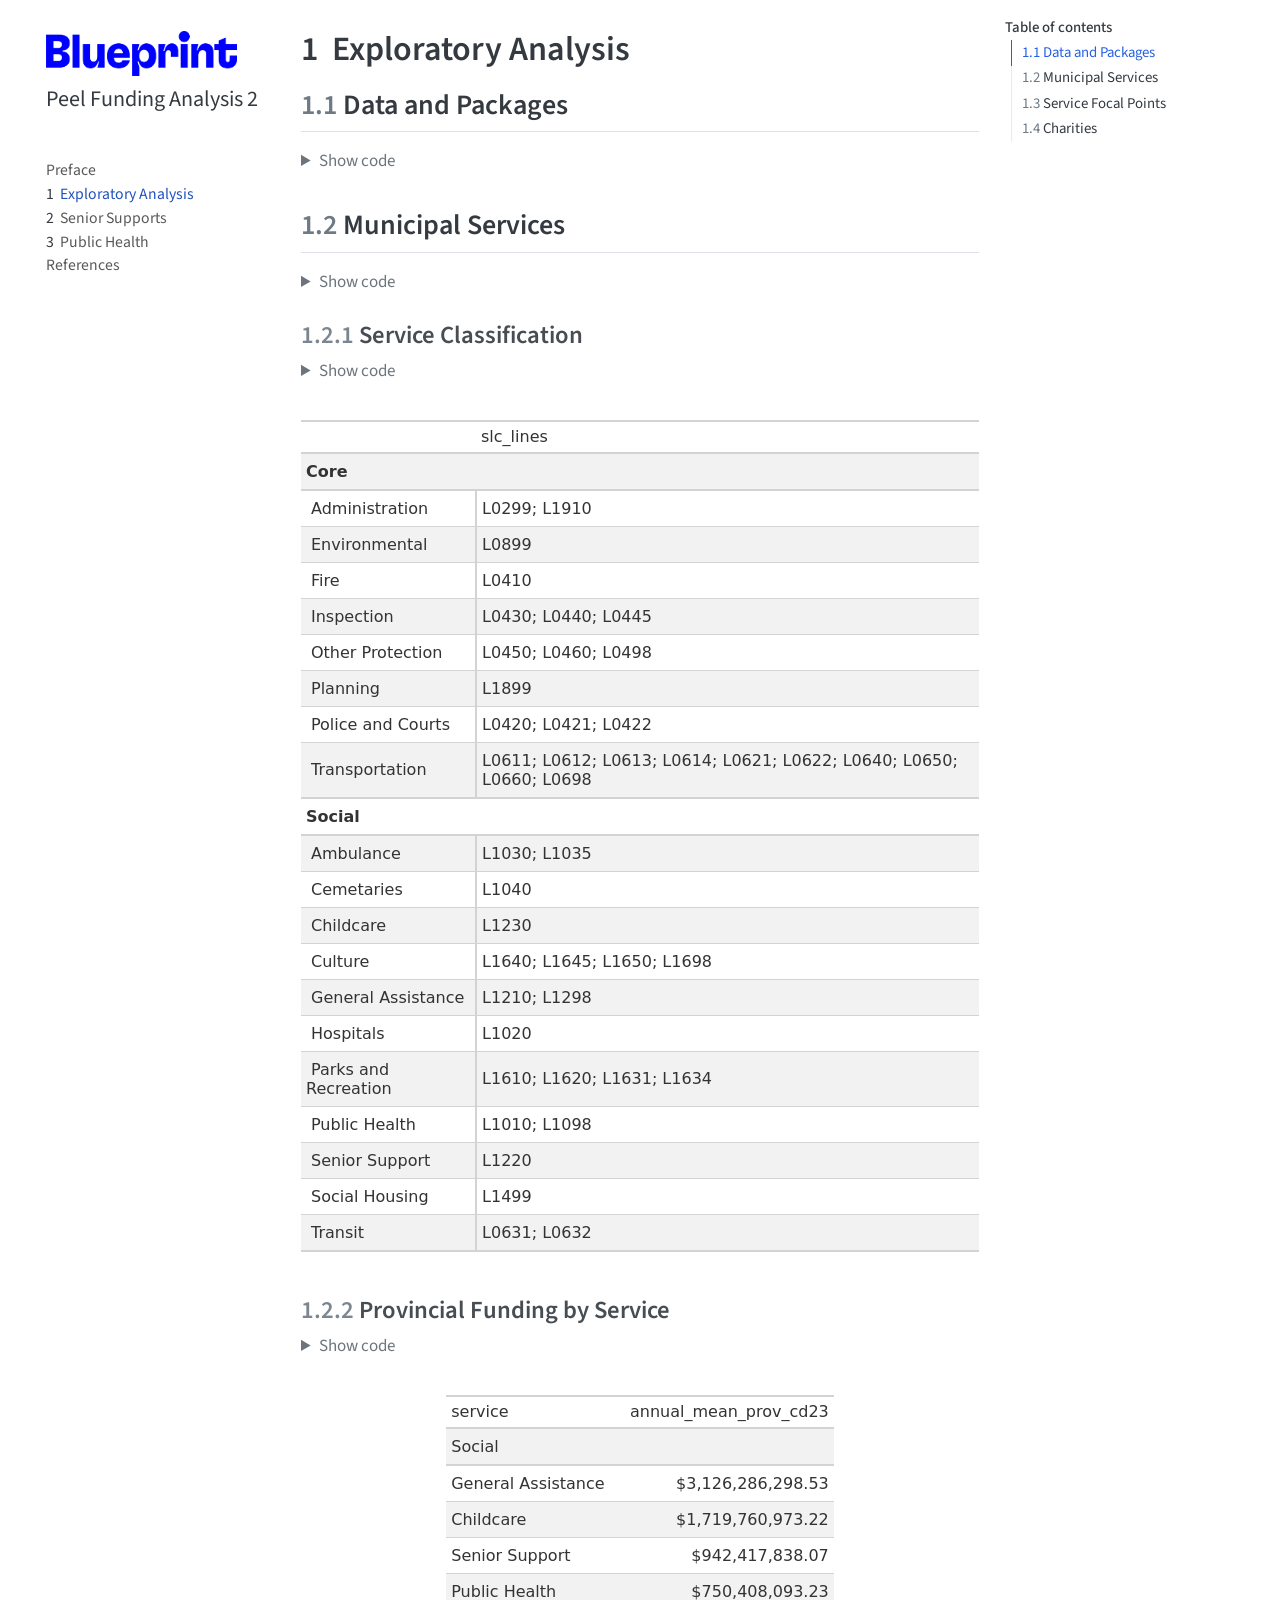
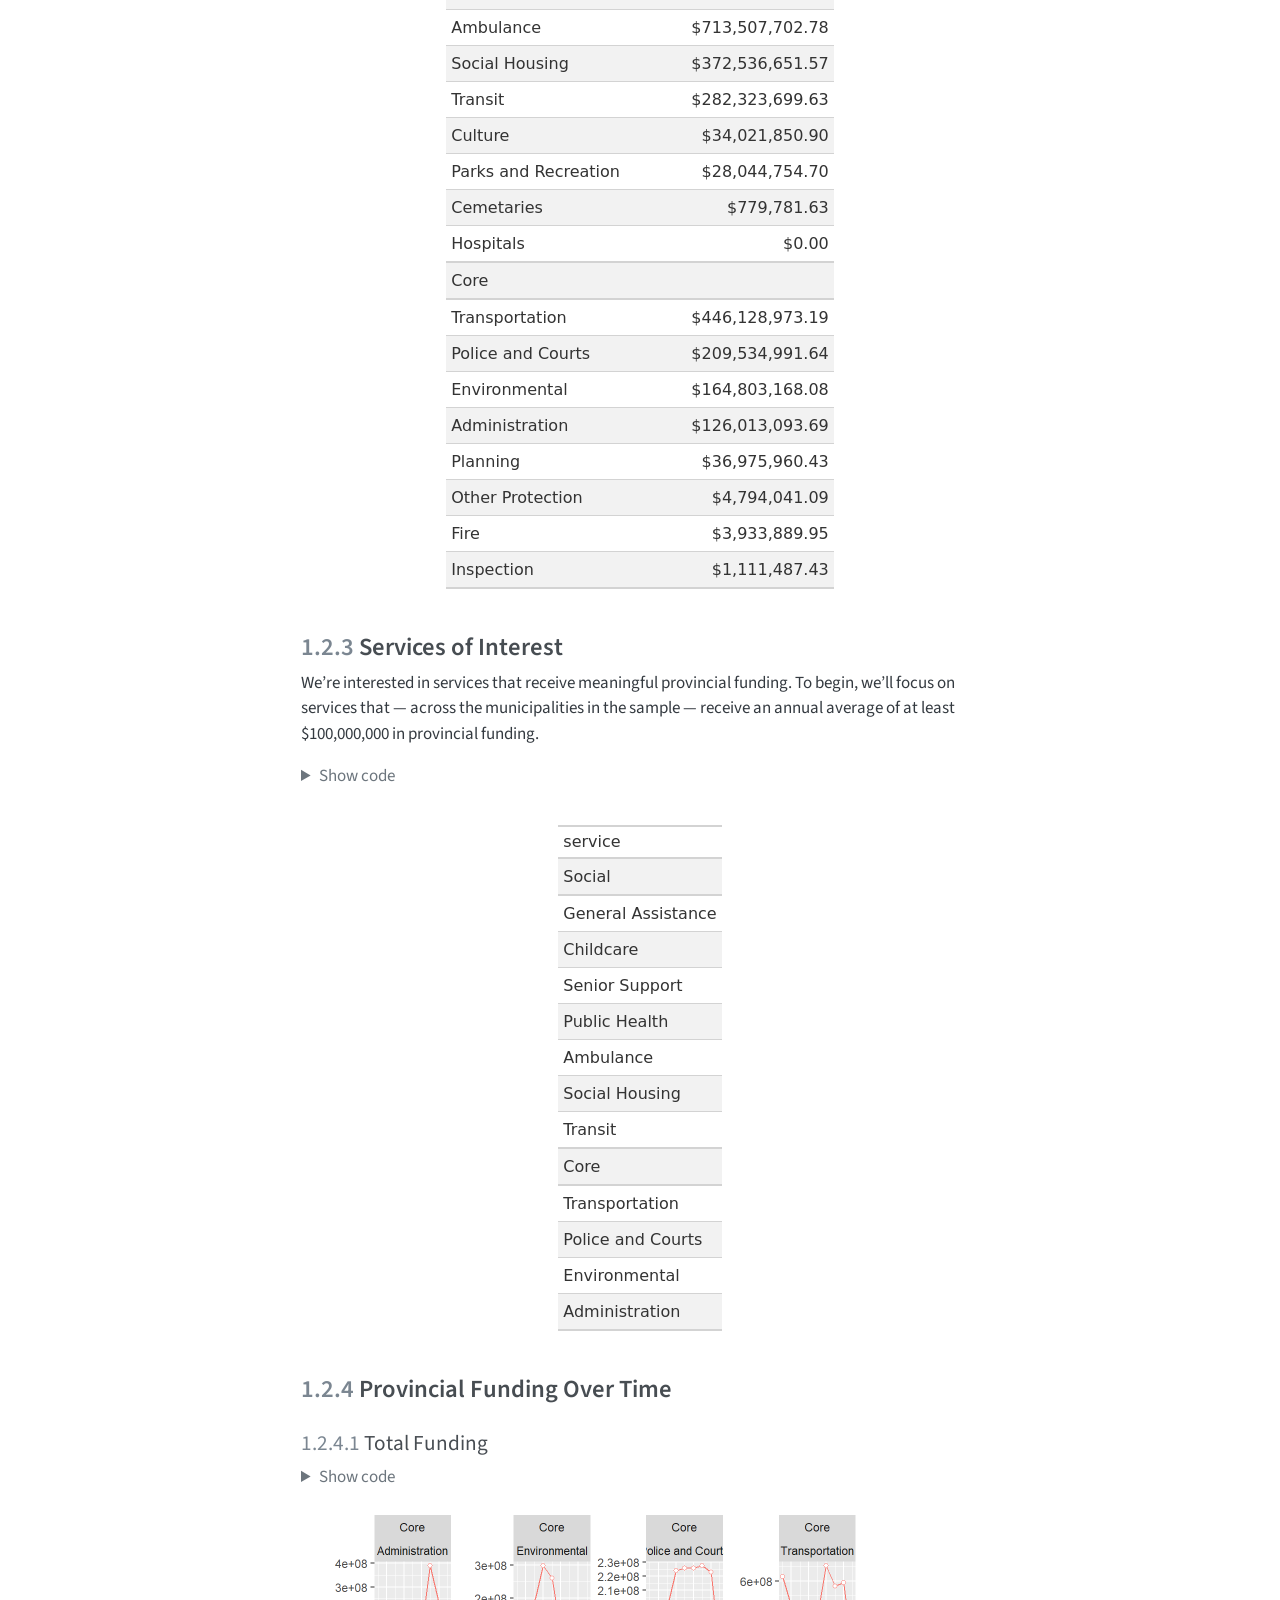
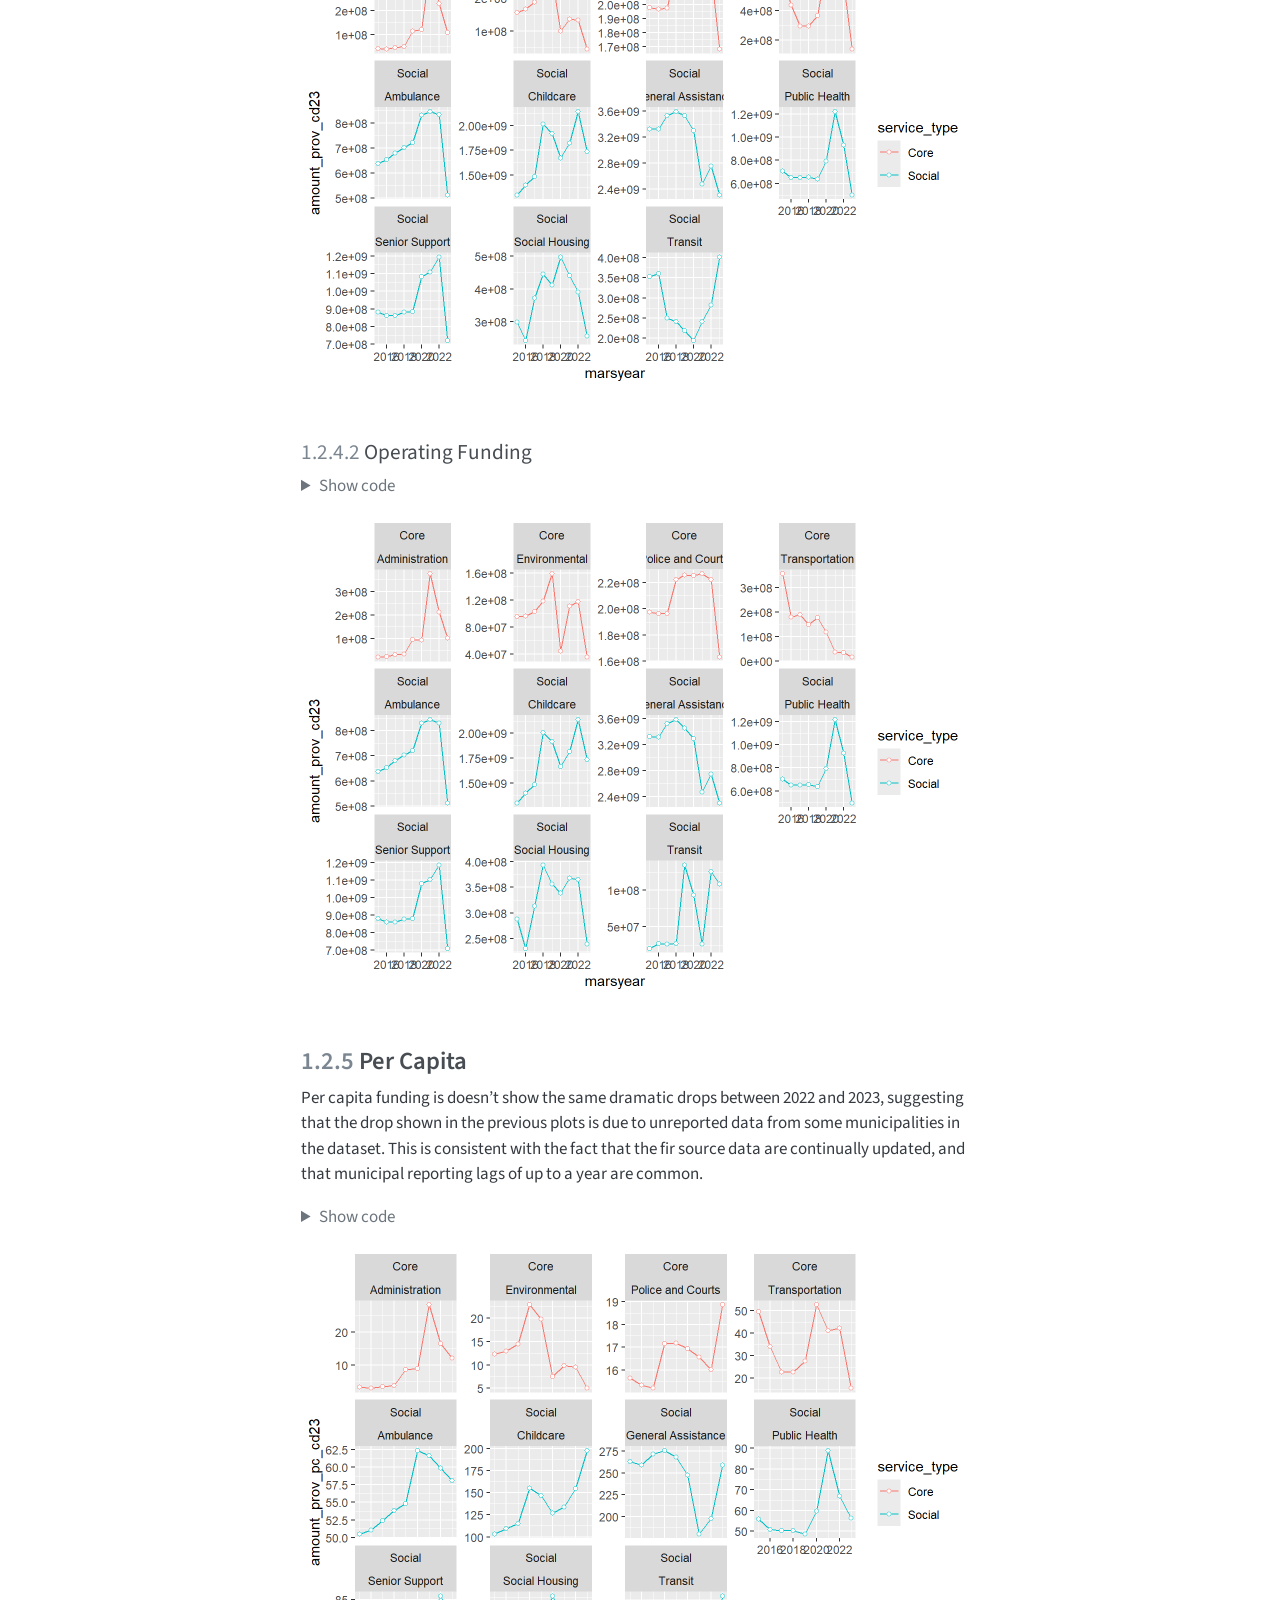
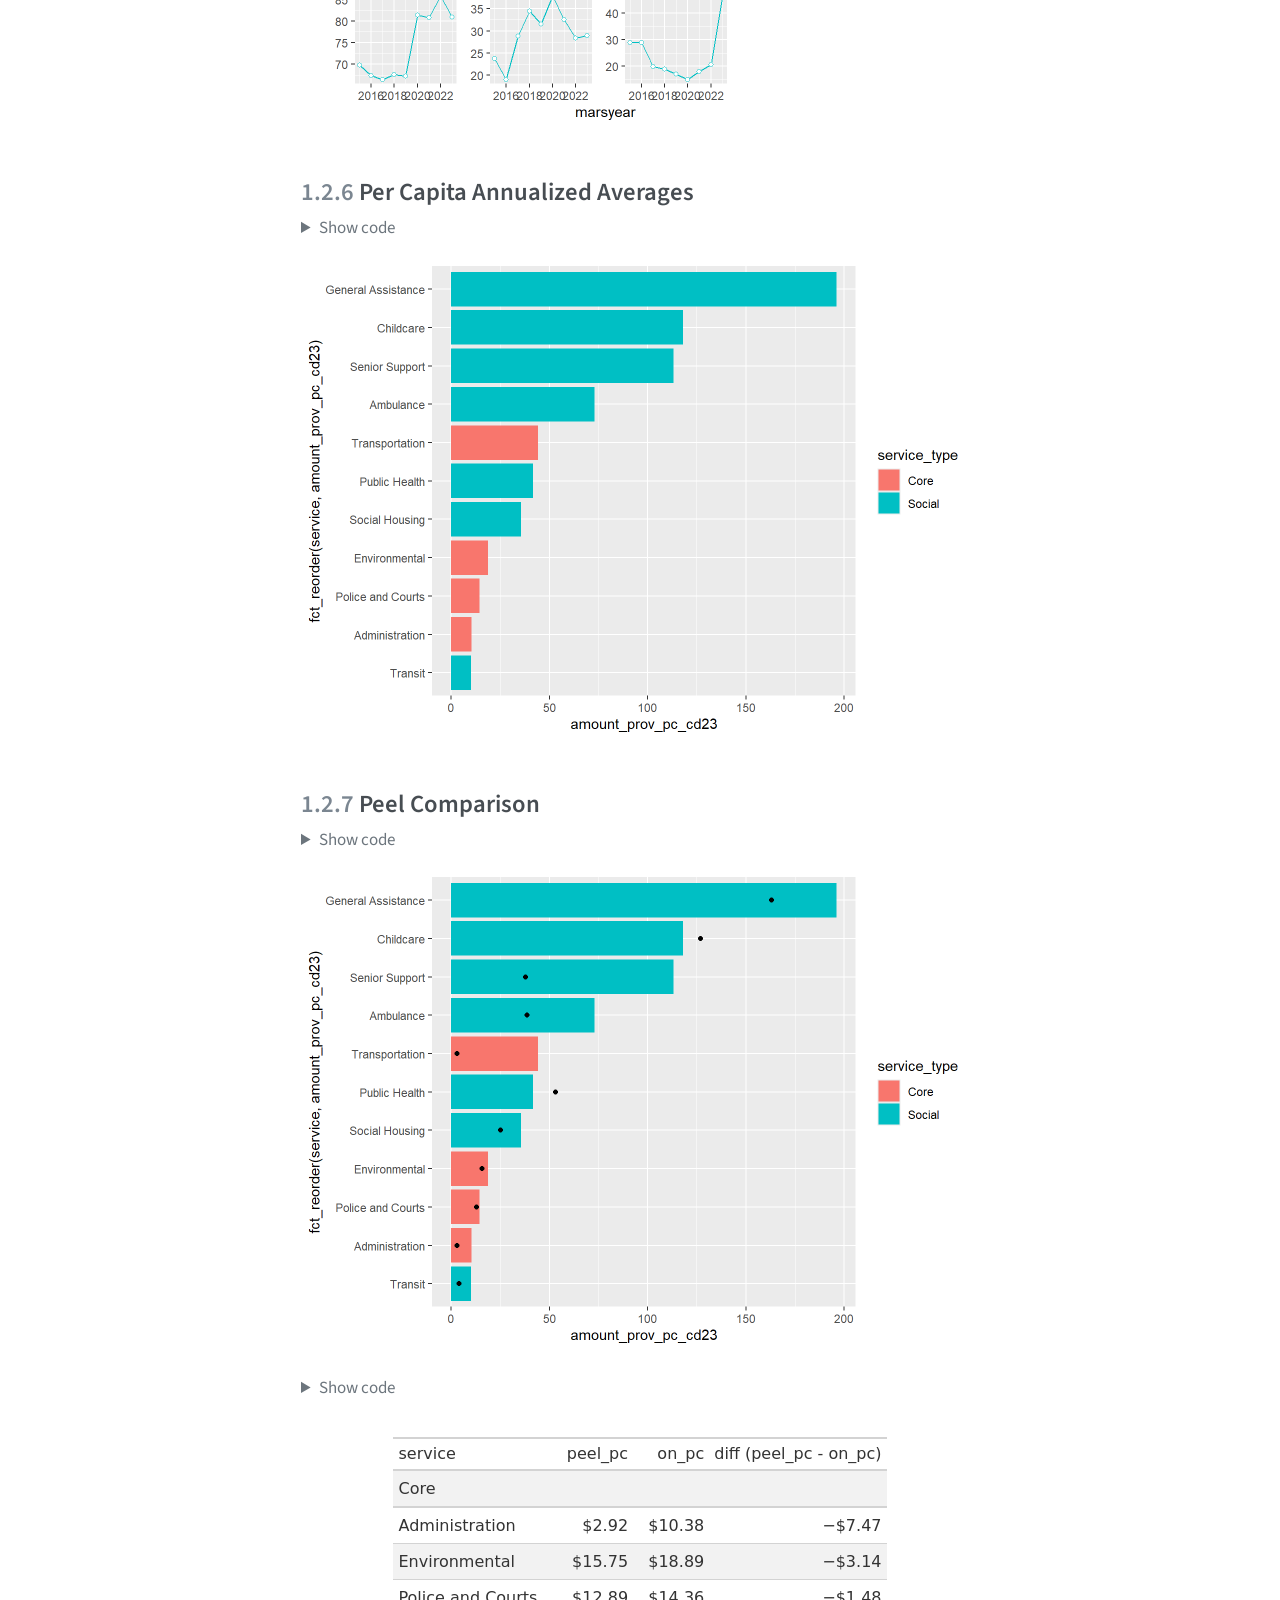
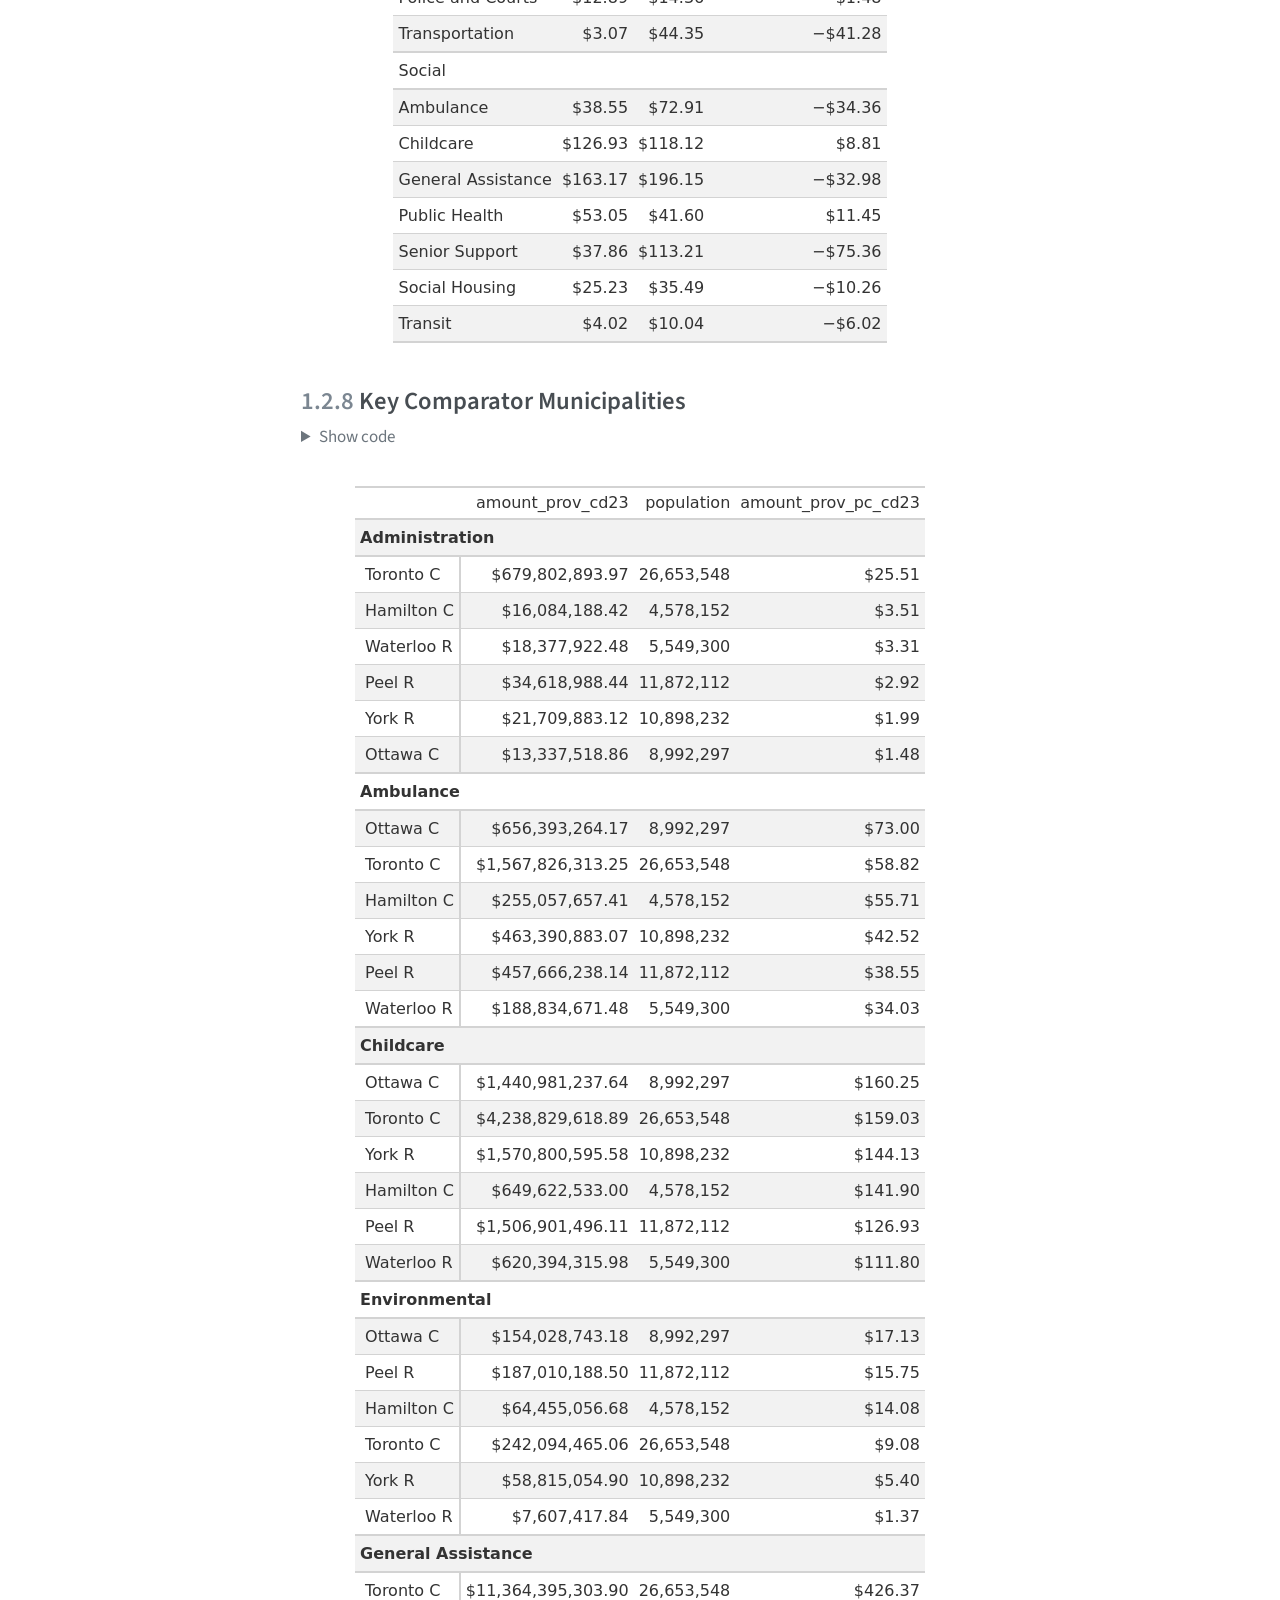
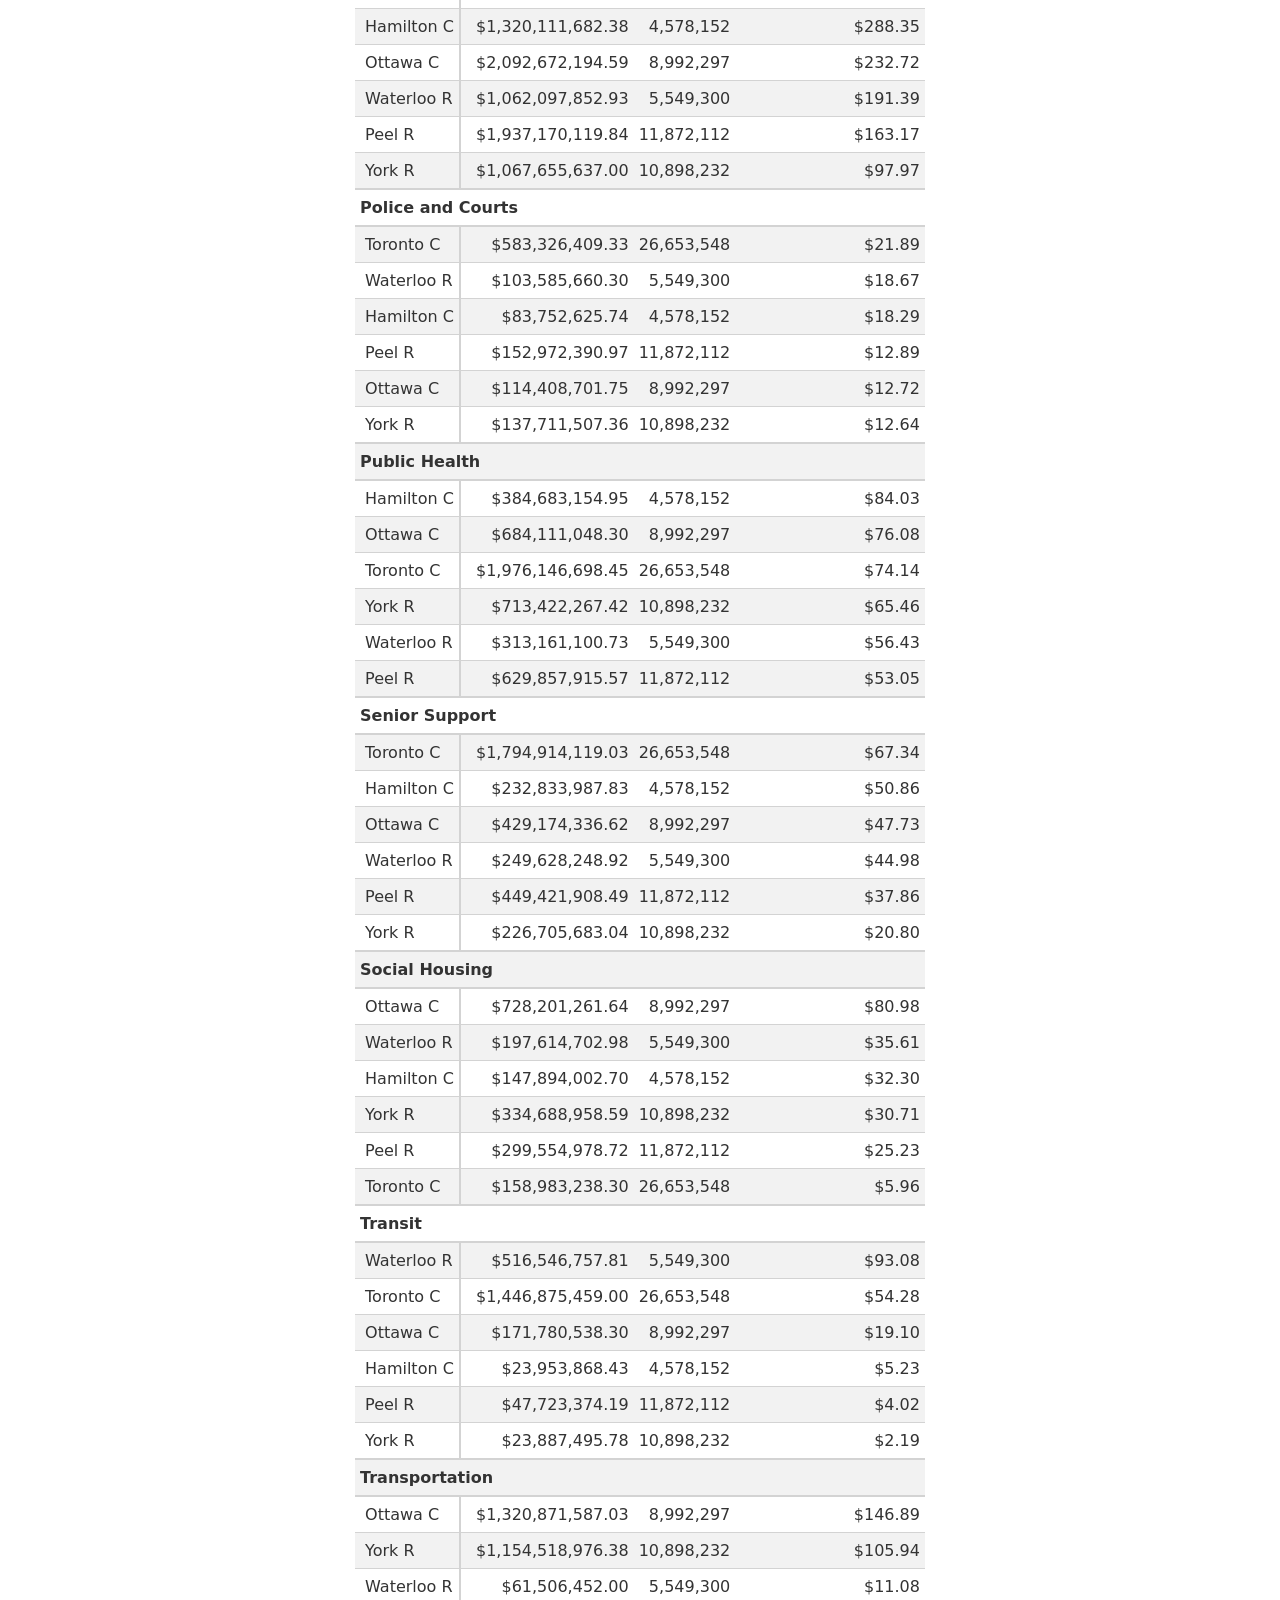
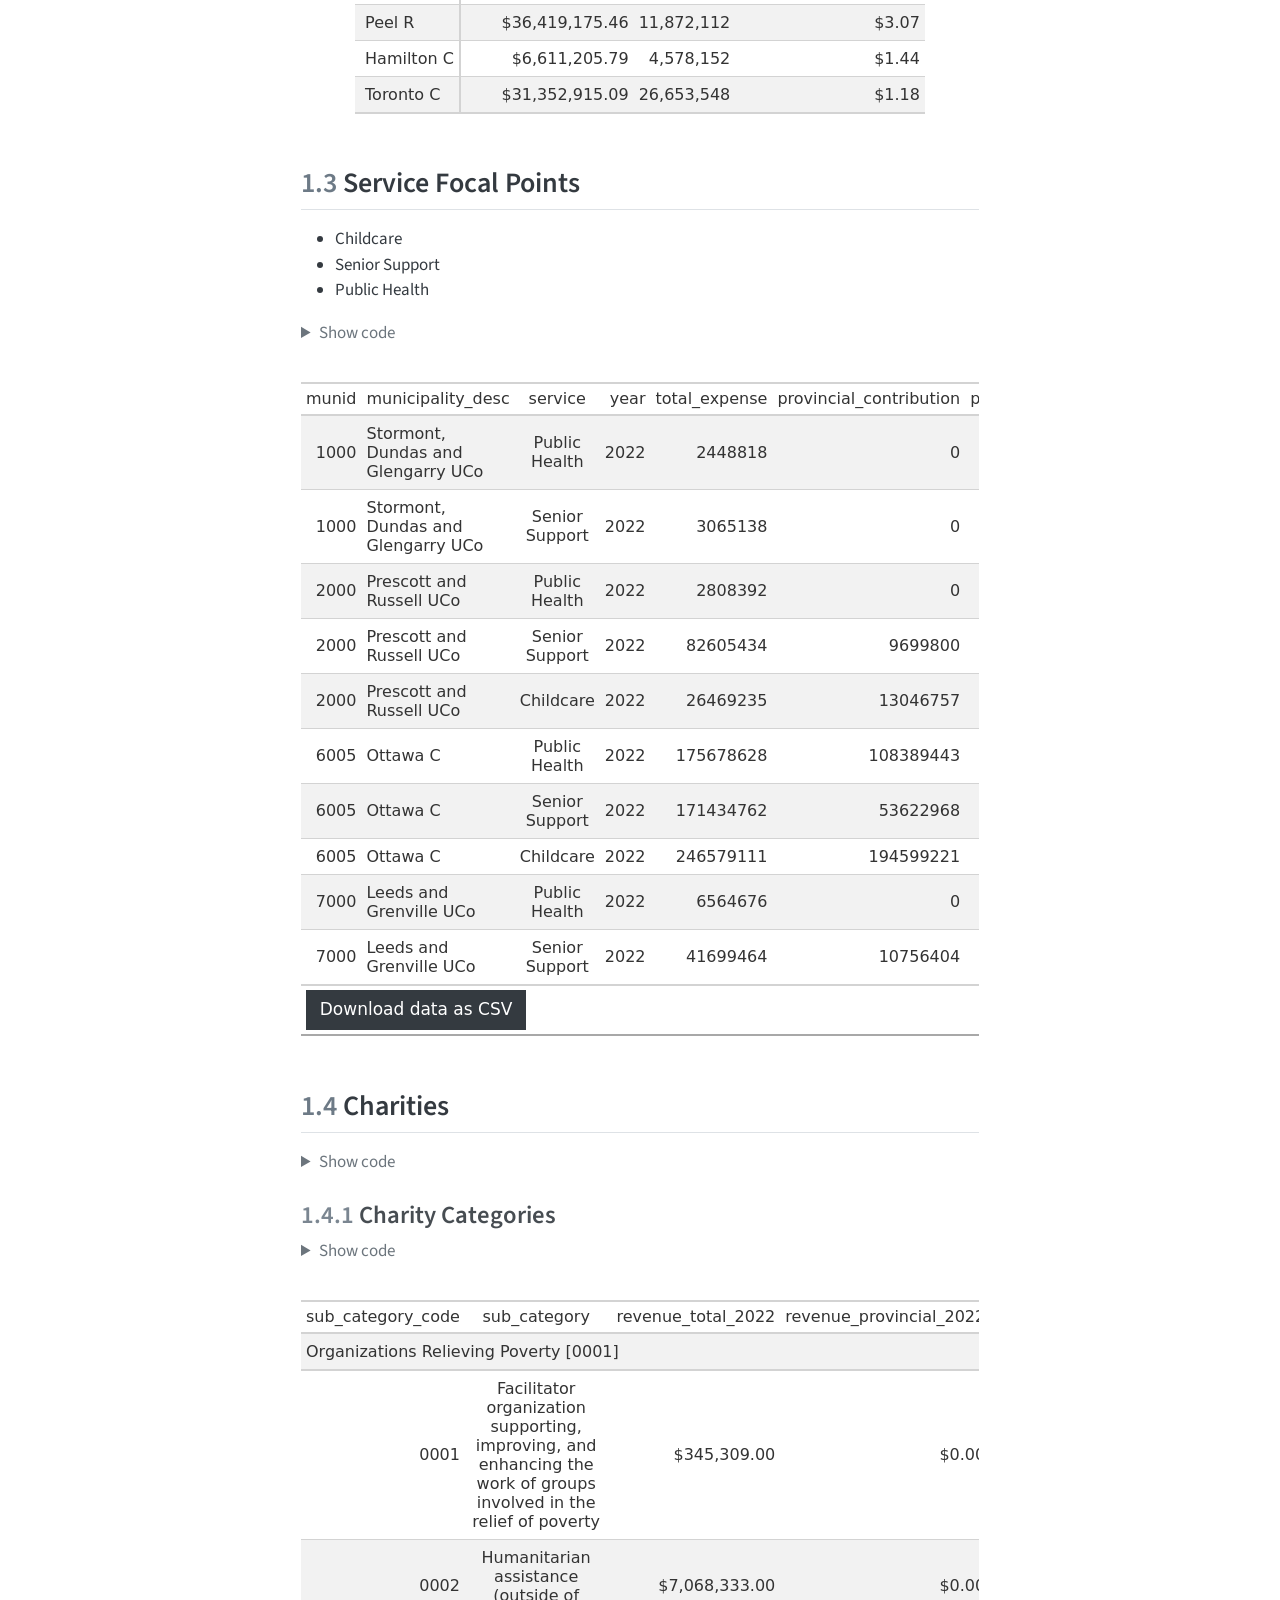
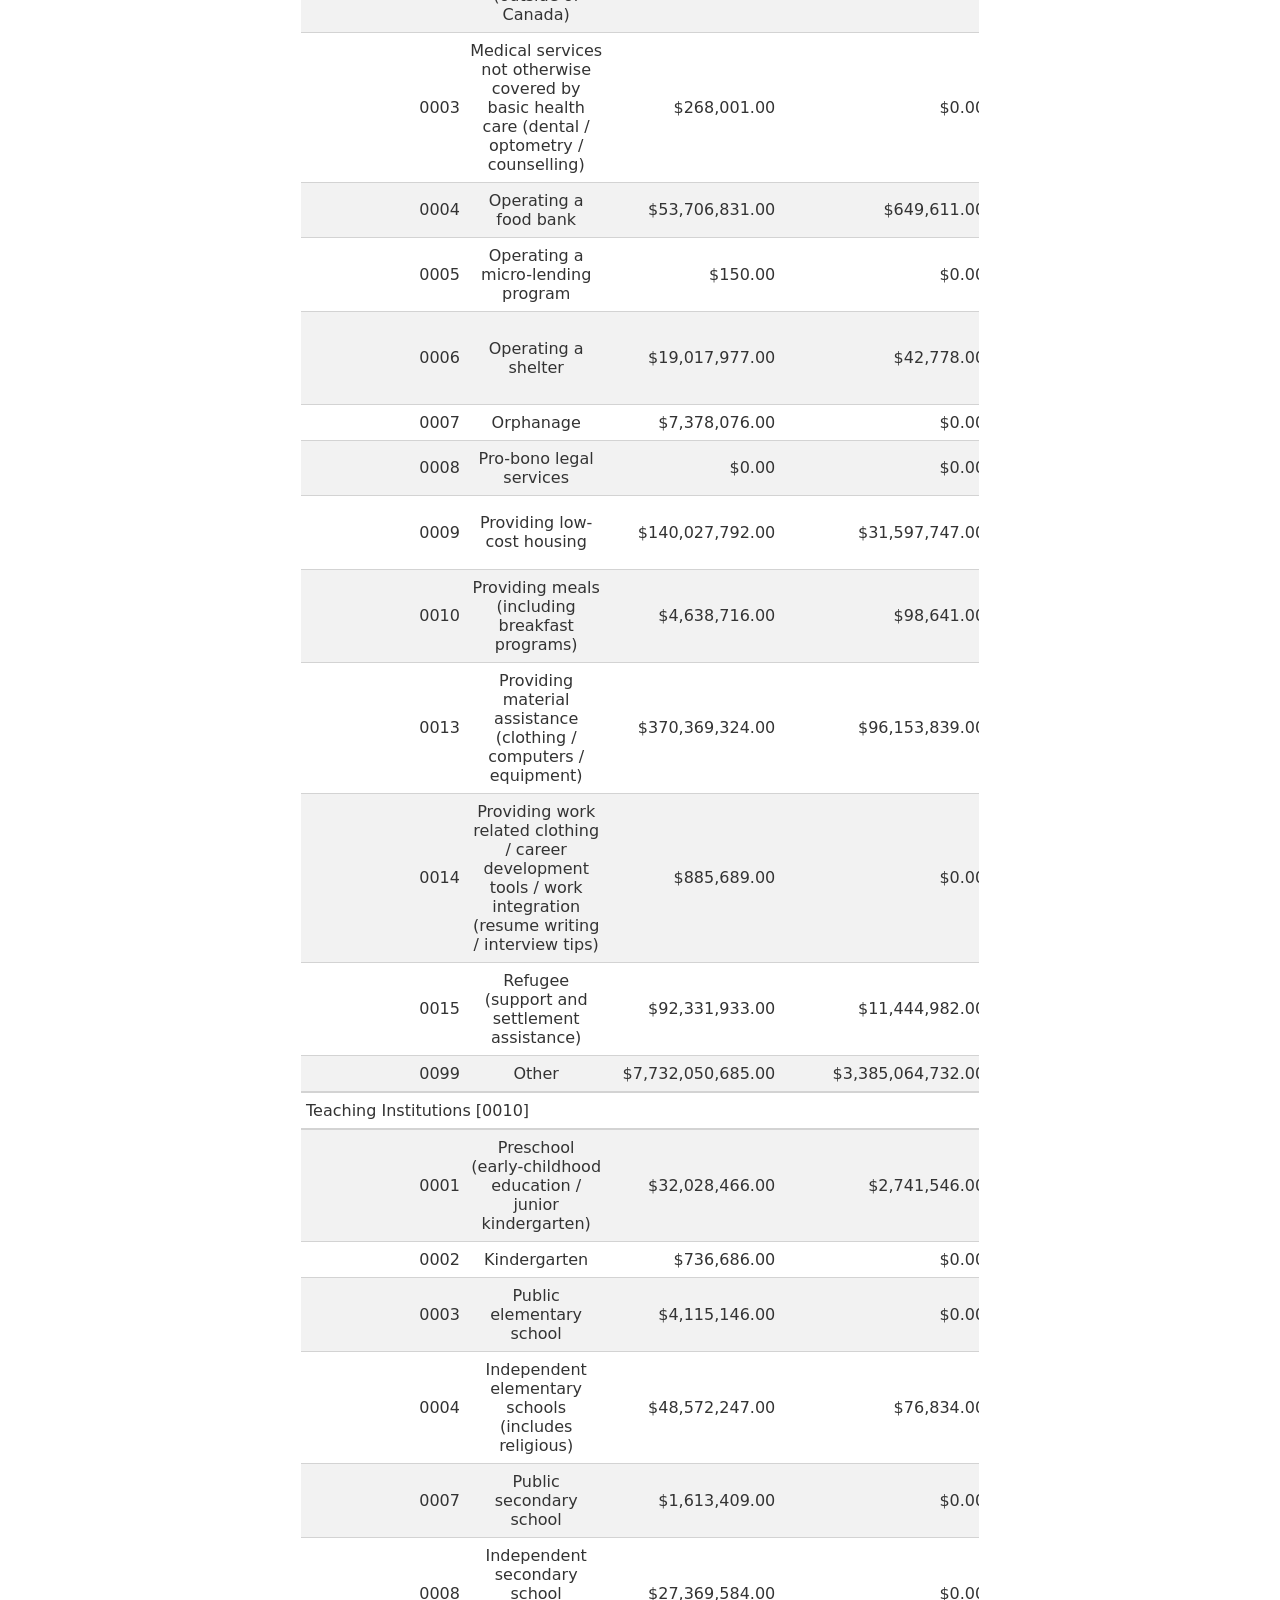
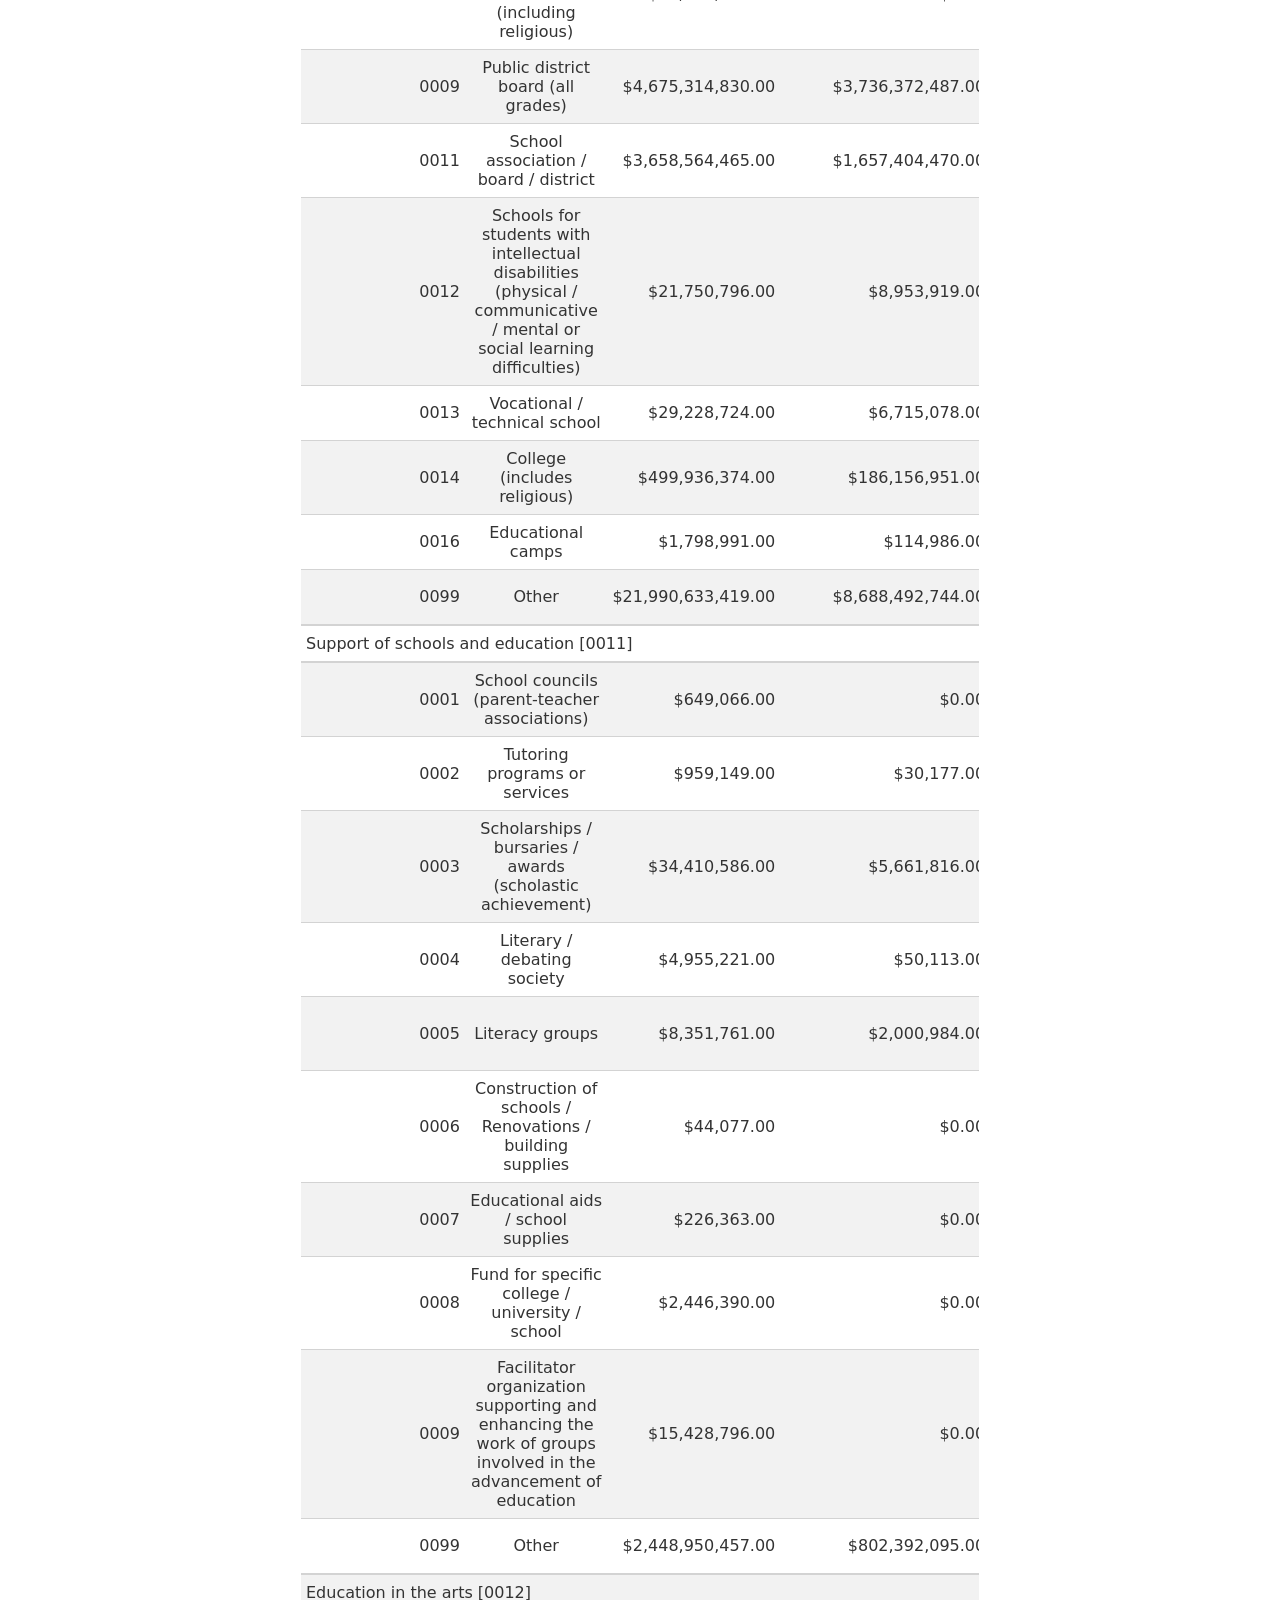
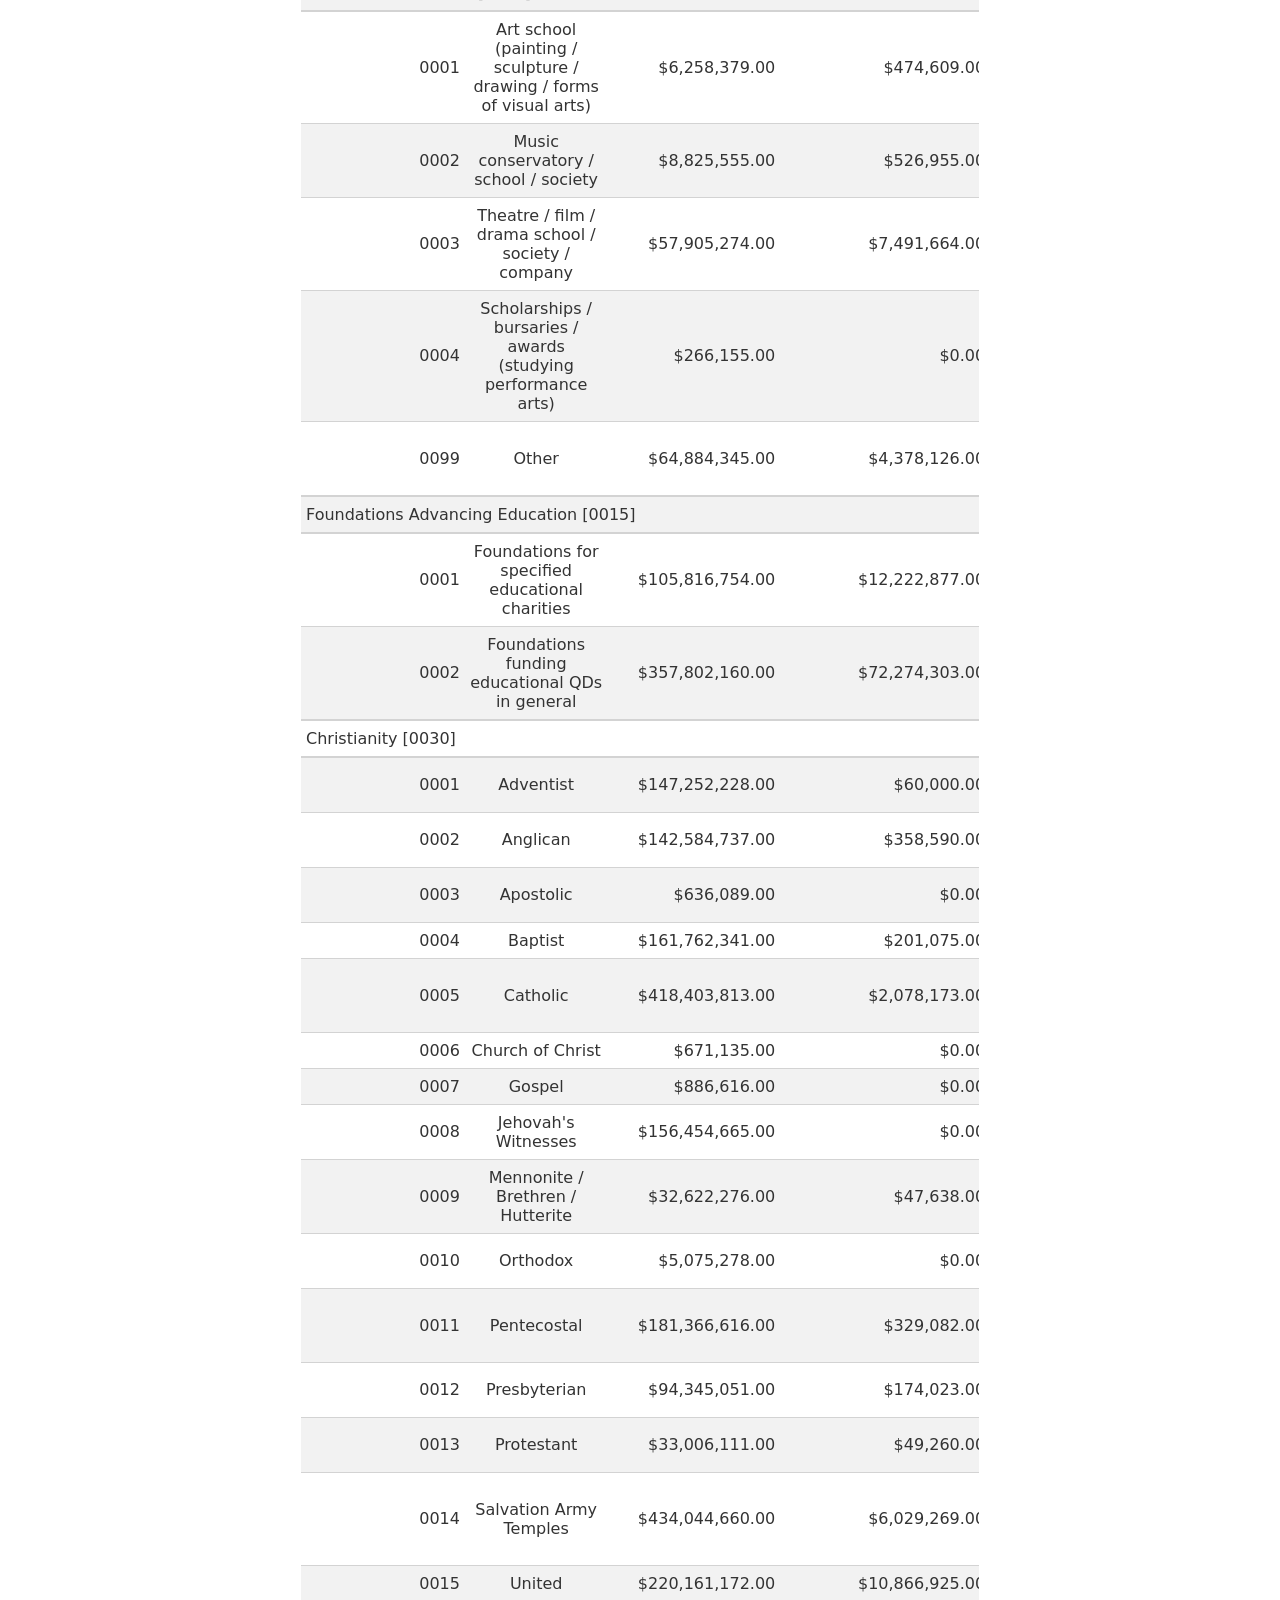
==== commit 1412d6a7: "senior support table" ====
--- a/docs/exploration.html
+++ b/docs/exploration.html
@@ -64,7 +64,7 @@
 <script src="site_libs/quarto-search/fuse.min.js"></script>
 <script src="site_libs/quarto-search/quarto-search.js"></script>
 <meta name="quarto:offset" content="./">
-<link href="./references.html" rel="next">
+<link href="./senior-supports.html" rel="next">
 <link href="./index.html" rel="prev">
 <link href="./favicon.png" rel="icon" type="image/png">
 <script src="site_libs/quarto-html/quarto.js"></script>
@@ -154,6 +154,18 @@
   <div class="sidebar-item-container"> 
   <a href="./exploration.html" class="sidebar-item-text sidebar-link active">
  <span class="menu-text"><span class="chapter-number">1</span>&nbsp; <span class="chapter-title">Exploratory Analysis</span></span></a>
+  </div>
+</li>
+        <li class="sidebar-item">
+  <div class="sidebar-item-container"> 
+  <a href="./senior-supports.html" class="sidebar-item-text sidebar-link">
+ <span class="menu-text"><span class="chapter-number">2</span>&nbsp; <span class="chapter-title">Senior Supports</span></span></a>
+  </div>
+</li>
+        <li class="sidebar-item">
+  <div class="sidebar-item-container"> 
+  <a href="./public-health.html" class="sidebar-item-text sidebar-link">
+ <span class="menu-text"><span class="chapter-number">3</span>&nbsp; <span class="chapter-title">Public Health</span></span></a>
   </div>
 </li>
         <li class="sidebar-item">
@@ -12164,8 +12176,8 @@
       </a>          
   </div>
   <div class="nav-page nav-page-next">
-      <a href="./references.html" class="pagination-link" aria-label="References">
-        <span class="nav-page-text">References</span> <i class="bi bi-arrow-right-short"></i>
+      <a href="./senior-supports.html" class="pagination-link" aria-label="Senior Supports">
+        <span class="nav-page-text"><span class="chapter-number">2</span>&nbsp; <span class="chapter-title">Senior Supports</span></span> <i class="bi bi-arrow-right-short"></i>
       </a>
   </div>
 </nav>
